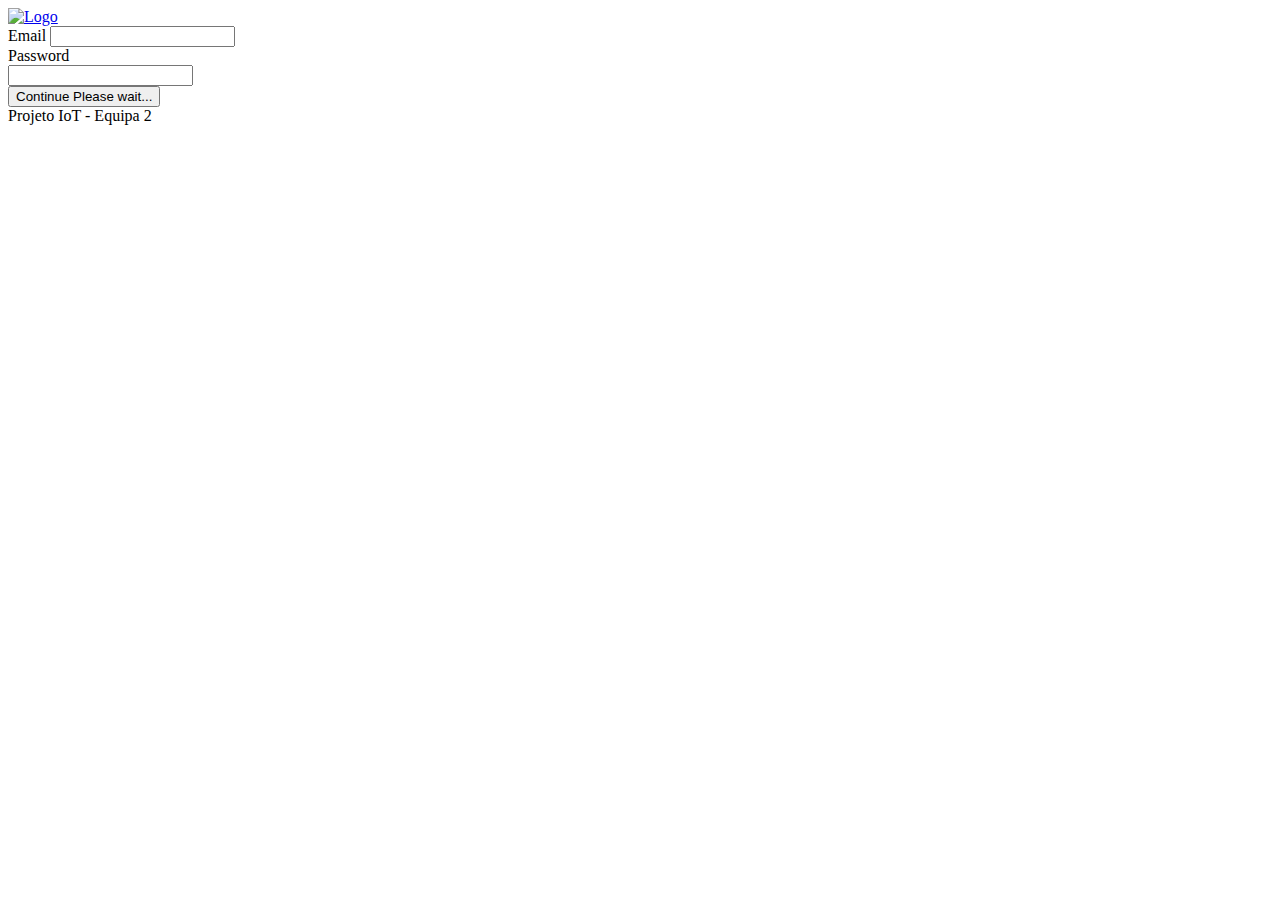
==== Projecto.IoT.Presencas/login.html @ 204942d8 "pagina login" ====
﻿<!DOCTYPE html>
<html lang="en">
<!--begin::Head-->
<head>
    <base href="../../../">
    <title>Metronic - the world's #1 selling Bootstrap Admin Theme Ecosystem for HTML, Vue, React, Angular &amp; Laravel by Keenthemes</title>
    <meta charset="utf-8" />
    <link rel="canonical" href="https://preview.keenthemes.com/metronic8" />
    <link rel="shortcut icon" href="assets/media/logos/favicon.ico" />
    <!--begin::Fonts-->
    <link rel="stylesheet" href="https://fonts.googleapis.com/css?family=Poppins:300,400,500,600,700" />
    <!--end::Fonts-->
    <!--begin::Global Stylesheets Bundle(used by all pages)-->
    <link href="assets/plugins/global/plugins.bundle.css" rel="stylesheet" type="text/css" />
    <link href="assets/css/style.bundle.css" rel="stylesheet" type="text/css" />
    <!--end::Global Stylesheets Bundle-->
</head>
<!--end::Head-->
<!--begin::Body-->
<body id="kt_body" class="bg-body">
    <!--begin::Main-->
    <!--begin::Root-->
    <div class="d-flex flex-column flex-root">
        <!--begin::Authentication - Sign-in -->
        <div class="d-flex flex-column flex-column-fluid bgi-position-y-bottom position-x-center bgi-no-repeat bgi-size-contain bgi-attachment-fixed" style="background-image: url(assets/media/illustrations/sketchy-1/14.png">
            <!--begin::Content-->
            <div class="d-flex flex-center flex-column flex-column-fluid p-10 pb-lg-20">
                <!--begin::Logo-->
                <a href="../../demo1/dist/index.html" class="mb-12">
                    <img alt="Logo" src="assets/media/logos/logo-1.svg" class="h-40px" />
                </a>
                <!--end::Logo-->
                <!--begin::Wrapper-->
                <div class="w-lg-500px bg-body rounded shadow-sm p-10 p-lg-15 mx-auto">
                    <!--begin::Form-->
                    <form class="form w-100" novalidate="novalidate" id="kt_sign_in_form" data-kt-redirect-url="../../demo1/dist/index.html" action="#">
                        <!--begin::Input group-->
                        <div class="fv-row mb-10">
                            <!--begin::Label-->
                            <label class="form-label fs-6 fw-bolder text-dark">Email</label>
                            <!--end::Label-->
                            <!--begin::Input-->
                            <input class="form-control form-control-lg form-control-solid" type="text" name="email" autocomplete="off" />
                            <!--end::Input-->
                        </div>
                        <!--end::Input group-->
                        <!--begin::Input group-->
                        <div class="fv-row mb-10">
                            <!--begin::Wrapper-->
                            <div class="d-flex flex-stack mb-2">
                                <!--begin::Label-->
                                <label class="form-label fw-bolder text-dark fs-6 mb-0">Password</label>
                                <!--end::Label-->
                            </div>
                            <!--end::Wrapper-->
                            <!--begin::Input-->
                            <input class="form-control form-control-lg form-control-solid" type="password" name="password" autocomplete="off" />
                            <!--end::Input-->
                        </div>
                        <!--end::Input group-->
                        <!--begin::Actions-->
                        <div class="text-center">
                            <!--begin::Submit button-->
                            <button type="submit" id="kt_sign_in_submit" class="btn btn-lg btn-primary w-100 mb-5">
                                <span class="indicator-label">Continue</span>
                                <span class="indicator-progress">
                                    Please wait...
                                    <span class="spinner-border spinner-border-sm align-middle ms-2"></span>
                                </span>
                            </button>
                            <!--end::Submit button-->
                        </div>
                        <!--end::Actions-->
                    </form>
                    <!--end::Form-->
                </div>
                <!--end::Wrapper-->
            </div>
            <!--end::Content-->
            <!--begin::Footer-->
            <div class="d-flex flex-center flex-column-auto p-10">
                <!--begin::Links-->
                <div class="d-flex align-items-center fw-bold fs-6">
                    <a class="text-muted text-hover-primary px-2">Projeto IoT - Equipa 2</a>
                </div>
                <!--end::Links-->
            </div>
            <!--end::Footer-->
        </div>
        <!--end::Authentication - Sign-in-->
    </div>
    <!--end::Root-->
    <!--end::Main-->
    <!--begin::Javascript-->
    <script>var hostUrl = "assets/";</script>
    <!--begin::Global Javascript Bundle(used by all pages)-->
    <script src="assets/plugins/global/plugins.bundle.js"></script>
    <script src="assets/js/scripts.bundle.js"></script>
    <!--end::Global Javascript Bundle-->
    <!--begin::Page Custom Javascript(used by this page)-->
    <script src="assets/js/custom/authentication/sign-in/general.js"></script>
    <!--end::Page Custom Javascript-->
    <!--end::Javascript-->
</body>
<!--end::Body-->
</html>
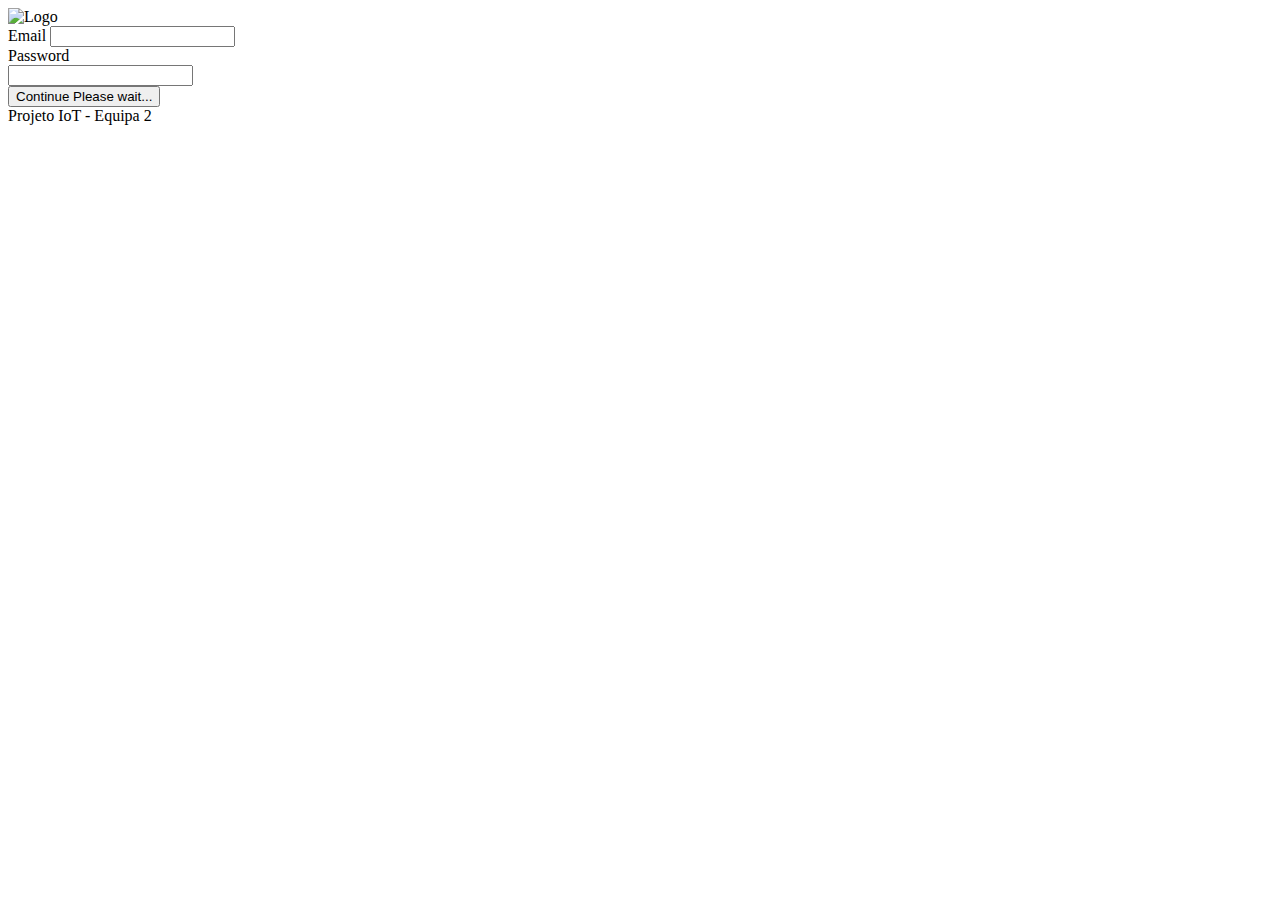
==== commit 1b850c4a: "logo login" ====
--- a/Projecto.IoT.Presencas/login.html
+++ b/Projecto.IoT.Presencas/login.html
@@ -13,6 +13,8 @@
     <!--begin::Global Stylesheets Bundle(used by all pages)-->
     <link href="assets/plugins/global/plugins.bundle.css" rel="stylesheet" type="text/css" />
     <link href="assets/css/style.bundle.css" rel="stylesheet" type="text/css" />
+    <link href="assets/css/styleAnna.css" rel="stylesheet" type="text/css" />
+    <script src="assets/js/scriptAnna.js"></script>
     <!--end::Global Stylesheets Bundle-->
 </head>
 <!--end::Head-->
@@ -25,13 +27,11 @@
         <div class="d-flex flex-column flex-column-fluid bgi-position-y-bottom position-x-center bgi-no-repeat bgi-size-contain bgi-attachment-fixed" style="background-image: url(assets/media/illustrations/sketchy-1/14.png">
             <!--begin::Content-->
             <div class="d-flex flex-center flex-column flex-column-fluid p-10 pb-lg-20">
-                <!--begin::Logo-->
-                <a href="../../demo1/dist/index.html" class="mb-12">
-                    <img alt="Logo" src="assets/media/logos/logo-1.svg" class="h-40px" />
-                </a>
-                <!--end::Logo-->
                 <!--begin::Wrapper-->
                 <div class="w-lg-500px bg-body rounded shadow-sm p-10 p-lg-15 mx-auto">
+                    <div class="mb-12">
+                        <img alt="Logo" src="assets/media/Logo.jpg" class="h-40px " />
+                    </div>                    
                     <!--begin::Form-->
                     <form class="form w-100" novalidate="novalidate" id="kt_sign_in_form" data-kt-redirect-url="../../demo1/dist/index.html" action="#">
                         <!--begin::Input group-->
--- a/Projecto.IoT.Presencas/assets/css/style.bundle.css
+++ b/Projecto.IoT.Presencas/assets/css/style.bundle.css
@@ -1 +1 @@
-@charset "UTF-8";:root{--bs-blue:#009ef6;--bs-indigo:#6610f2;--bs-purple:#6f42c1;--bs-pink:#d63384;--bs-red:#dc3545;--bs-orange:#fd7e14;--bs-yellow:#ffc107;--bs-green:#198754;--bs-teal:#20c997;--bs-cyan:#0dcaf0;--bs-gray:#7E8299;--bs-gray-dark:#3F4254;--bs-gray-100:#F5F8FA;--bs-gray-200:#EFF2F5;--bs-gray-300:#E4E6EF;--bs-gray-400:#B5B5C3;--bs-gray-500:#A1A5B7;--bs-gray-600:#7E8299;--bs-gray-700:#5E6278;--bs-gray-800:#3F4254;--bs-gray-900:#181C32;--bs-white:#ffffff;--bs-light:#F5F8FA;--bs-primary:#009EF7;--bs-secondary:#E4E6EF;--bs-success:#50CD89;--bs-info:#7239EA;--bs-warning:#FFC700;--bs-danger:#F1416C;--bs-dark:#181C32;--bs-white-rgb:255,255,255;--bs-light-rgb:245,248,250;--bs-primary-rgb:0,158,247;--bs-secondary-rgb:228,230,239;--bs-success-rgb:80,205,137;--bs-info-rgb:114,57,234;--bs-warning-rgb:255,199,0;--bs-danger-rgb:241,65,108;--bs-dark-rgb:24,28,50;--bs-white-rgb:255,255,255;--bs-black-rgb:0,0,0;--bs-body-color-rgb:24,28,50;--bs-body-bg-rgb:255,255,255;--bs-font-sans-serif:Poppins,Helvetica,"sans-serif";--bs-font-monospace:SFMono-Regular,Menlo,Monaco,Consolas,"Liberation Mono","Courier New",monospace;--bs-gradient:linear-gradient(180deg, rgba(255, 255, 255, 0.15), rgba(255, 255, 255, 0));--bs-body-font-family:var(--bs-font-sans-serif);--bs-body-font-size:1rem;--bs-body-font-weight:400;--bs-body-line-height:1.5;--bs-body-color:#181C32;--bs-body-bg:#ffffff}*,::after,::before{box-sizing:border-box}body{margin:0;font-family:var(--bs-body-font-family);font-size:var(--bs-body-font-size);font-weight:var(--bs-body-font-weight);line-height:var(--bs-body-line-height);color:var(--bs-body-color);text-align:var(--bs-body-text-align);background-color:var(--bs-body-bg);-webkit-text-size-adjust:100%;-webkit-tap-highlight-color:transparent}hr{margin:1rem 0;color:inherit;background-color:currentColor;border:0;opacity:.25}hr:not([size]){height:1px}.h1,.h2,.h3,.h4,.h5,.h6,h1,h2,h3,h4,h5,h6{margin-top:0;margin-bottom:.5rem;font-weight:600;line-height:1.2;color:#181c32}.h1,h1{font-size:calc(1.3rem + .6vw)}@media (min-width:1200px){.h1,h1{font-size:1.75rem}}.h2,h2{font-size:calc(1.275rem + .3vw)}@media (min-width:1200px){.h2,h2{font-size:1.5rem}}.h3,h3{font-size:calc(1.26rem + .12vw)}@media (min-width:1200px){.h3,h3{font-size:1.35rem}}.h4,h4{font-size:1.25rem}.h5,h5{font-size:1.15rem}.h6,h6{font-size:1.075rem}p{margin-top:0;margin-bottom:1rem}abbr[data-bs-original-title],abbr[title]{text-decoration:underline dotted;cursor:help;text-decoration-skip-ink:none}address{margin-bottom:1rem;font-style:normal;line-height:inherit}ol,ul{padding-left:2rem}dl,ol,ul{margin-top:0;margin-bottom:1rem}ol ol,ol ul,ul ol,ul ul{margin-bottom:0}dt{font-weight:500}dd{margin-bottom:.5rem;margin-left:0}blockquote{margin:0 0 1rem}b,strong{font-weight:600}.small,small{font-size:.875em}.mark,mark{padding:.2em;background-color:#fcf8e3}sub,sup{position:relative;font-size:.75em;line-height:0;vertical-align:baseline}sub{bottom:-.25em}sup{top:-.5em}a{color:#009ef7;text-decoration:none}a:hover{color:#006dab;text-decoration:underline}a:not([href]):not([class]),a:not([href]):not([class]):hover{color:inherit;text-decoration:none}code,kbd,pre,samp{font-family:var(--bs-font-monospace);font-size:1em;direction:ltr;unicode-bidi:bidi-override}pre{display:block;margin-top:0;margin-bottom:1rem;overflow:auto;font-size:.875em}pre code{font-size:inherit;color:inherit;word-break:normal}code{font-size:.875em;color:#b93993;word-wrap:break-word}a>code{color:inherit}kbd{padding:.2rem .4rem;font-size:.875em;color:#fff;background-color:#181c32;border-radius:.325rem}kbd kbd{padding:0;font-size:1em;font-weight:500}figure{margin:0 0 1rem}img,svg{vertical-align:middle}table{caption-side:bottom;border-collapse:collapse}caption{padding-top:.75rem;padding-bottom:.75rem;color:#a1a5b7;text-align:left}th{text-align:inherit;text-align:-webkit-match-parent}tbody,td,tfoot,th,thead,tr{border-color:inherit;border-style:solid;border-width:0}label{display:inline-block}button{border-radius:0}button:focus:not(:focus-visible){outline:0}button,input,optgroup,select,textarea{margin:0;font-family:inherit;font-size:inherit;line-height:inherit}button,select{text-transform:none}[role=button]{cursor:pointer}select{word-wrap:normal}select:disabled{opacity:1}[list]::-webkit-calendar-picker-indicator{display:none}[type=button],[type=reset],[type=submit],button{-webkit-appearance:button}[type=button]:not(:disabled),[type=reset]:not(:disabled),[type=submit]:not(:disabled),button:not(:disabled){cursor:pointer}::-moz-focus-inner{padding:0;border-style:none}textarea{resize:vertical}fieldset{min-width:0;padding:0;margin:0;border:0}legend{float:left;width:100%;padding:0;margin-bottom:.5rem;font-size:calc(1.275rem + .3vw);line-height:inherit}@media (min-width:1200px){legend{font-size:1.5rem}}legend+*{clear:left}::-webkit-datetime-edit-day-field,::-webkit-datetime-edit-fields-wrapper,::-webkit-datetime-edit-hour-field,::-webkit-datetime-edit-minute,::-webkit-datetime-edit-month-field,::-webkit-datetime-edit-text,::-webkit-datetime-edit-year-field{padding:0}::-webkit-inner-spin-button{height:auto}[type=search]{outline-offset:-2px;-webkit-appearance:textfield}::-webkit-search-decoration{-webkit-appearance:none}::-webkit-color-swatch-wrapper{padding:0}::file-selector-button{font:inherit}::-webkit-file-upload-button{font:inherit;-webkit-appearance:button}output{display:inline-block}iframe{border:0}summary{display:list-item;cursor:pointer}progress{vertical-align:baseline}[hidden]{display:none!important}.lead{font-size:1.25rem;font-weight:300}.display-1{font-size:calc(1.625rem + 4.5vw);font-weight:600;line-height:1.2}@media (min-width:1200px){.display-1{font-size:5rem}}.display-2{font-size:calc(1.575rem + 3.9vw);font-weight:600;line-height:1.2}@media (min-width:1200px){.display-2{font-size:4.5rem}}.display-3{font-size:calc(1.525rem + 3.3vw);font-weight:600;line-height:1.2}@media (min-width:1200px){.display-3{font-size:4rem}}.display-4{font-size:calc(1.475rem + 2.7vw);font-weight:600;line-height:1.2}@media (min-width:1200px){.display-4{font-size:3.5rem}}.display-5{font-size:calc(1.425rem + 2.1vw);font-weight:600;line-height:1.2}@media (min-width:1200px){.display-5{font-size:3rem}}.display-6{font-size:calc(1.375rem + 1.5vw);font-weight:600;line-height:1.2}@media (min-width:1200px){.display-6{font-size:2.5rem}}.list-unstyled{padding-left:0;list-style:none}.list-inline{padding-left:0;list-style:none}.list-inline-item{display:inline-block}.list-inline-item:not(:last-child){margin-right:.5rem}.initialism{font-size:.875em;text-transform:uppercase}.blockquote{margin-bottom:1rem;font-size:1.25rem}.blockquote>:last-child{margin-bottom:0}.blockquote-footer{margin-top:-1rem;margin-bottom:1rem;font-size:.875em;color:#7e8299}.blockquote-footer::before{content:"— "}.img-fluid{max-width:100%;height:auto}.img-thumbnail{padding:.25rem;background-color:#fff;border:1px solid #e4e6ef;border-radius:.475rem;box-shadow:0 .1rem 1rem .25rem rgba(0,0,0,.05);max-width:100%;height:auto}.figure{display:inline-block}.figure-img{margin-bottom:.5rem;line-height:1}.figure-caption{font-size:.875em;color:#7e8299}.container,.container-fluid,.container-lg,.container-md,.container-sm,.container-xl,.container-xxl{width:100%;padding-right:var(--bs-gutter-x,1.5rem);padding-left:var(--bs-gutter-x,1.5rem);margin-right:auto;margin-left:auto}@media (min-width:576px){.container,.container-sm{max-width:540px}}@media (min-width:768px){.container,.container-md,.container-sm{max-width:720px}}@media (min-width:992px){.container,.container-lg,.container-md,.container-sm{max-width:960px}}@media (min-width:1200px){.container,.container-lg,.container-md,.container-sm,.container-xl{max-width:1140px}}@media (min-width:1400px){.container,.container-lg,.container-md,.container-sm,.container-xl,.container-xxl{max-width:1320px}}.row{--bs-gutter-x:1.5rem;--bs-gutter-y:0;display:flex;flex-wrap:wrap;margin-top:calc(-1 * var(--bs-gutter-y));margin-right:calc(-.5 * var(--bs-gutter-x));margin-left:calc(-.5 * var(--bs-gutter-x))}.row>*{flex-shrink:0;width:100%;max-width:100%;padding-right:calc(var(--bs-gutter-x) * .5);padding-left:calc(var(--bs-gutter-x) * .5);margin-top:var(--bs-gutter-y)}.col{flex:1 0 0%}.row-cols-auto>*{flex:0 0 auto;width:auto}.row-cols-1>*{flex:0 0 auto;width:100%}.row-cols-2>*{flex:0 0 auto;width:50%}.row-cols-3>*{flex:0 0 auto;width:33.3333333333%}.row-cols-4>*{flex:0 0 auto;width:25%}.row-cols-5>*{flex:0 0 auto;width:20%}.row-cols-6>*{flex:0 0 auto;width:16.6666666667%}.col-auto{flex:0 0 auto;width:auto}.col-1{flex:0 0 auto;width:8.33333333%}.col-2{flex:0 0 auto;width:16.66666667%}.col-3{flex:0 0 auto;width:25%}.col-4{flex:0 0 auto;width:33.33333333%}.col-5{flex:0 0 auto;width:41.66666667%}.col-6{flex:0 0 auto;width:50%}.col-7{flex:0 0 auto;width:58.33333333%}.col-8{flex:0 0 auto;width:66.66666667%}.col-9{flex:0 0 auto;width:75%}.col-10{flex:0 0 auto;width:83.33333333%}.col-11{flex:0 0 auto;width:91.66666667%}.col-12{flex:0 0 auto;width:100%}.offset-1{margin-left:8.33333333%}.offset-2{margin-left:16.66666667%}.offset-3{margin-left:25%}.offset-4{margin-left:33.33333333%}.offset-5{margin-left:41.66666667%}.offset-6{margin-left:50%}.offset-7{margin-left:58.33333333%}.offset-8{margin-left:66.66666667%}.offset-9{margin-left:75%}.offset-10{margin-left:83.33333333%}.offset-11{margin-left:91.66666667%}.g-0,.gx-0{--bs-gutter-x:0rem}.g-0,.gy-0{--bs-gutter-y:0rem}.g-1,.gx-1{--bs-gutter-x:0.25rem}.g-1,.gy-1{--bs-gutter-y:0.25rem}.g-2,.gx-2{--bs-gutter-x:0.5rem}.g-2,.gy-2{--bs-gutter-y:0.5rem}.g-3,.gx-3{--bs-gutter-x:0.75rem}.g-3,.gy-3{--bs-gutter-y:0.75rem}.g-4,.gx-4{--bs-gutter-x:1rem}.g-4,.gy-4{--bs-gutter-y:1rem}.g-5,.gx-5{--bs-gutter-x:1.25rem}.g-5,.gy-5{--bs-gutter-y:1.25rem}.g-6,.gx-6{--bs-gutter-x:1.5rem}.g-6,.gy-6{--bs-gutter-y:1.5rem}.g-7,.gx-7{--bs-gutter-x:1.75rem}.g-7,.gy-7{--bs-gutter-y:1.75rem}.g-8,.gx-8{--bs-gutter-x:2rem}.g-8,.gy-8{--bs-gutter-y:2rem}.g-9,.gx-9{--bs-gutter-x:2.25rem}.g-9,.gy-9{--bs-gutter-y:2.25rem}.g-10,.gx-10{--bs-gutter-x:2.5rem}.g-10,.gy-10{--bs-gutter-y:2.5rem}@media (min-width:576px){.col-sm{flex:1 0 0%}.row-cols-sm-auto>*{flex:0 0 auto;width:auto}.row-cols-sm-1>*{flex:0 0 auto;width:100%}.row-cols-sm-2>*{flex:0 0 auto;width:50%}.row-cols-sm-3>*{flex:0 0 auto;width:33.3333333333%}.row-cols-sm-4>*{flex:0 0 auto;width:25%}.row-cols-sm-5>*{flex:0 0 auto;width:20%}.row-cols-sm-6>*{flex:0 0 auto;width:16.6666666667%}.col-sm-auto{flex:0 0 auto;width:auto}.col-sm-1{flex:0 0 auto;width:8.33333333%}.col-sm-2{flex:0 0 auto;width:16.66666667%}.col-sm-3{flex:0 0 auto;width:25%}.col-sm-4{flex:0 0 auto;width:33.33333333%}.col-sm-5{flex:0 0 auto;width:41.66666667%}.col-sm-6{flex:0 0 auto;width:50%}.col-sm-7{flex:0 0 auto;width:58.33333333%}.col-sm-8{flex:0 0 auto;width:66.66666667%}.col-sm-9{flex:0 0 auto;width:75%}.col-sm-10{flex:0 0 auto;width:83.33333333%}.col-sm-11{flex:0 0 auto;width:91.66666667%}.col-sm-12{flex:0 0 auto;width:100%}.offset-sm-0{margin-left:0}.offset-sm-1{margin-left:8.33333333%}.offset-sm-2{margin-left:16.66666667%}.offset-sm-3{margin-left:25%}.offset-sm-4{margin-left:33.33333333%}.offset-sm-5{margin-left:41.66666667%}.offset-sm-6{margin-left:50%}.offset-sm-7{margin-left:58.33333333%}.offset-sm-8{margin-left:66.66666667%}.offset-sm-9{margin-left:75%}.offset-sm-10{margin-left:83.33333333%}.offset-sm-11{margin-left:91.66666667%}.g-sm-0,.gx-sm-0{--bs-gutter-x:0rem}.g-sm-0,.gy-sm-0{--bs-gutter-y:0rem}.g-sm-1,.gx-sm-1{--bs-gutter-x:0.25rem}.g-sm-1,.gy-sm-1{--bs-gutter-y:0.25rem}.g-sm-2,.gx-sm-2{--bs-gutter-x:0.5rem}.g-sm-2,.gy-sm-2{--bs-gutter-y:0.5rem}.g-sm-3,.gx-sm-3{--bs-gutter-x:0.75rem}.g-sm-3,.gy-sm-3{--bs-gutter-y:0.75rem}.g-sm-4,.gx-sm-4{--bs-gutter-x:1rem}.g-sm-4,.gy-sm-4{--bs-gutter-y:1rem}.g-sm-5,.gx-sm-5{--bs-gutter-x:1.25rem}.g-sm-5,.gy-sm-5{--bs-gutter-y:1.25rem}.g-sm-6,.gx-sm-6{--bs-gutter-x:1.5rem}.g-sm-6,.gy-sm-6{--bs-gutter-y:1.5rem}.g-sm-7,.gx-sm-7{--bs-gutter-x:1.75rem}.g-sm-7,.gy-sm-7{--bs-gutter-y:1.75rem}.g-sm-8,.gx-sm-8{--bs-gutter-x:2rem}.g-sm-8,.gy-sm-8{--bs-gutter-y:2rem}.g-sm-9,.gx-sm-9{--bs-gutter-x:2.25rem}.g-sm-9,.gy-sm-9{--bs-gutter-y:2.25rem}.g-sm-10,.gx-sm-10{--bs-gutter-x:2.5rem}.g-sm-10,.gy-sm-10{--bs-gutter-y:2.5rem}}@media (min-width:768px){.col-md{flex:1 0 0%}.row-cols-md-auto>*{flex:0 0 auto;width:auto}.row-cols-md-1>*{flex:0 0 auto;width:100%}.row-cols-md-2>*{flex:0 0 auto;width:50%}.row-cols-md-3>*{flex:0 0 auto;width:33.3333333333%}.row-cols-md-4>*{flex:0 0 auto;width:25%}.row-cols-md-5>*{flex:0 0 auto;width:20%}.row-cols-md-6>*{flex:0 0 auto;width:16.6666666667%}.col-md-auto{flex:0 0 auto;width:auto}.col-md-1{flex:0 0 auto;width:8.33333333%}.col-md-2{flex:0 0 auto;width:16.66666667%}.col-md-3{flex:0 0 auto;width:25%}.col-md-4{flex:0 0 auto;width:33.33333333%}.col-md-5{flex:0 0 auto;width:41.66666667%}.col-md-6{flex:0 0 auto;width:50%}.col-md-7{flex:0 0 auto;width:58.33333333%}.col-md-8{flex:0 0 auto;width:66.66666667%}.col-md-9{flex:0 0 auto;width:75%}.col-md-10{flex:0 0 auto;width:83.33333333%}.col-md-11{flex:0 0 auto;width:91.66666667%}.col-md-12{flex:0 0 auto;width:100%}.offset-md-0{margin-left:0}.offset-md-1{margin-left:8.33333333%}.offset-md-2{margin-left:16.66666667%}.offset-md-3{margin-left:25%}.offset-md-4{margin-left:33.33333333%}.offset-md-5{margin-left:41.66666667%}.offset-md-6{margin-left:50%}.offset-md-7{margin-left:58.33333333%}.offset-md-8{margin-left:66.66666667%}.offset-md-9{margin-left:75%}.offset-md-10{margin-left:83.33333333%}.offset-md-11{margin-left:91.66666667%}.g-md-0,.gx-md-0{--bs-gutter-x:0rem}.g-md-0,.gy-md-0{--bs-gutter-y:0rem}.g-md-1,.gx-md-1{--bs-gutter-x:0.25rem}.g-md-1,.gy-md-1{--bs-gutter-y:0.25rem}.g-md-2,.gx-md-2{--bs-gutter-x:0.5rem}.g-md-2,.gy-md-2{--bs-gutter-y:0.5rem}.g-md-3,.gx-md-3{--bs-gutter-x:0.75rem}.g-md-3,.gy-md-3{--bs-gutter-y:0.75rem}.g-md-4,.gx-md-4{--bs-gutter-x:1rem}.g-md-4,.gy-md-4{--bs-gutter-y:1rem}.g-md-5,.gx-md-5{--bs-gutter-x:1.25rem}.g-md-5,.gy-md-5{--bs-gutter-y:1.25rem}.g-md-6,.gx-md-6{--bs-gutter-x:1.5rem}.g-md-6,.gy-md-6{--bs-gutter-y:1.5rem}.g-md-7,.gx-md-7{--bs-gutter-x:1.75rem}.g-md-7,.gy-md-7{--bs-gutter-y:1.75rem}.g-md-8,.gx-md-8{--bs-gutter-x:2rem}.g-md-8,.gy-md-8{--bs-gutter-y:2rem}.g-md-9,.gx-md-9{--bs-gutter-x:2.25rem}.g-md-9,.gy-md-9{--bs-gutter-y:2.25rem}.g-md-10,.gx-md-10{--bs-gutter-x:2.5rem}.g-md-10,.gy-md-10{--bs-gutter-y:2.5rem}}@media (min-width:992px){.col-lg{flex:1 0 0%}.row-cols-lg-auto>*{flex:0 0 auto;width:auto}.row-cols-lg-1>*{flex:0 0 auto;width:100%}.row-cols-lg-2>*{flex:0 0 auto;width:50%}.row-cols-lg-3>*{flex:0 0 auto;width:33.3333333333%}.row-cols-lg-4>*{flex:0 0 auto;width:25%}.row-cols-lg-5>*{flex:0 0 auto;width:20%}.row-cols-lg-6>*{flex:0 0 auto;width:16.6666666667%}.col-lg-auto{flex:0 0 auto;width:auto}.col-lg-1{flex:0 0 auto;width:8.33333333%}.col-lg-2{flex:0 0 auto;width:16.66666667%}.col-lg-3{flex:0 0 auto;width:25%}.col-lg-4{flex:0 0 auto;width:33.33333333%}.col-lg-5{flex:0 0 auto;width:41.66666667%}.col-lg-6{flex:0 0 auto;width:50%}.col-lg-7{flex:0 0 auto;width:58.33333333%}.col-lg-8{flex:0 0 auto;width:66.66666667%}.col-lg-9{flex:0 0 auto;width:75%}.col-lg-10{flex:0 0 auto;width:83.33333333%}.col-lg-11{flex:0 0 auto;width:91.66666667%}.col-lg-12{flex:0 0 auto;width:100%}.offset-lg-0{margin-left:0}.offset-lg-1{margin-left:8.33333333%}.offset-lg-2{margin-left:16.66666667%}.offset-lg-3{margin-left:25%}.offset-lg-4{margin-left:33.33333333%}.offset-lg-5{margin-left:41.66666667%}.offset-lg-6{margin-left:50%}.offset-lg-7{margin-left:58.33333333%}.offset-lg-8{margin-left:66.66666667%}.offset-lg-9{margin-left:75%}.offset-lg-10{margin-left:83.33333333%}.offset-lg-11{margin-left:91.66666667%}.g-lg-0,.gx-lg-0{--bs-gutter-x:0rem}.g-lg-0,.gy-lg-0{--bs-gutter-y:0rem}.g-lg-1,.gx-lg-1{--bs-gutter-x:0.25rem}.g-lg-1,.gy-lg-1{--bs-gutter-y:0.25rem}.g-lg-2,.gx-lg-2{--bs-gutter-x:0.5rem}.g-lg-2,.gy-lg-2{--bs-gutter-y:0.5rem}.g-lg-3,.gx-lg-3{--bs-gutter-x:0.75rem}.g-lg-3,.gy-lg-3{--bs-gutter-y:0.75rem}.g-lg-4,.gx-lg-4{--bs-gutter-x:1rem}.g-lg-4,.gy-lg-4{--bs-gutter-y:1rem}.g-lg-5,.gx-lg-5{--bs-gutter-x:1.25rem}.g-lg-5,.gy-lg-5{--bs-gutter-y:1.25rem}.g-lg-6,.gx-lg-6{--bs-gutter-x:1.5rem}.g-lg-6,.gy-lg-6{--bs-gutter-y:1.5rem}.g-lg-7,.gx-lg-7{--bs-gutter-x:1.75rem}.g-lg-7,.gy-lg-7{--bs-gutter-y:1.75rem}.g-lg-8,.gx-lg-8{--bs-gutter-x:2rem}.g-lg-8,.gy-lg-8{--bs-gutter-y:2rem}.g-lg-9,.gx-lg-9{--bs-gutter-x:2.25rem}.g-lg-9,.gy-lg-9{--bs-gutter-y:2.25rem}.g-lg-10,.gx-lg-10{--bs-gutter-x:2.5rem}.g-lg-10,.gy-lg-10{--bs-gutter-y:2.5rem}}@media (min-width:1200px){.col-xl{flex:1 0 0%}.row-cols-xl-auto>*{flex:0 0 auto;width:auto}.row-cols-xl-1>*{flex:0 0 auto;width:100%}.row-cols-xl-2>*{flex:0 0 auto;width:50%}.row-cols-xl-3>*{flex:0 0 auto;width:33.3333333333%}.row-cols-xl-4>*{flex:0 0 auto;width:25%}.row-cols-xl-5>*{flex:0 0 auto;width:20%}.row-cols-xl-6>*{flex:0 0 auto;width:16.6666666667%}.col-xl-auto{flex:0 0 auto;width:auto}.col-xl-1{flex:0 0 auto;width:8.33333333%}.col-xl-2{flex:0 0 auto;width:16.66666667%}.col-xl-3{flex:0 0 auto;width:25%}.col-xl-4{flex:0 0 auto;width:33.33333333%}.col-xl-5{flex:0 0 auto;width:41.66666667%}.col-xl-6{flex:0 0 auto;width:50%}.col-xl-7{flex:0 0 auto;width:58.33333333%}.col-xl-8{flex:0 0 auto;width:66.66666667%}.col-xl-9{flex:0 0 auto;width:75%}.col-xl-10{flex:0 0 auto;width:83.33333333%}.col-xl-11{flex:0 0 auto;width:91.66666667%}.col-xl-12{flex:0 0 auto;width:100%}.offset-xl-0{margin-left:0}.offset-xl-1{margin-left:8.33333333%}.offset-xl-2{margin-left:16.66666667%}.offset-xl-3{margin-left:25%}.offset-xl-4{margin-left:33.33333333%}.offset-xl-5{margin-left:41.66666667%}.offset-xl-6{margin-left:50%}.offset-xl-7{margin-left:58.33333333%}.offset-xl-8{margin-left:66.66666667%}.offset-xl-9{margin-left:75%}.offset-xl-10{margin-left:83.33333333%}.offset-xl-11{margin-left:91.66666667%}.g-xl-0,.gx-xl-0{--bs-gutter-x:0rem}.g-xl-0,.gy-xl-0{--bs-gutter-y:0rem}.g-xl-1,.gx-xl-1{--bs-gutter-x:0.25rem}.g-xl-1,.gy-xl-1{--bs-gutter-y:0.25rem}.g-xl-2,.gx-xl-2{--bs-gutter-x:0.5rem}.g-xl-2,.gy-xl-2{--bs-gutter-y:0.5rem}.g-xl-3,.gx-xl-3{--bs-gutter-x:0.75rem}.g-xl-3,.gy-xl-3{--bs-gutter-y:0.75rem}.g-xl-4,.gx-xl-4{--bs-gutter-x:1rem}.g-xl-4,.gy-xl-4{--bs-gutter-y:1rem}.g-xl-5,.gx-xl-5{--bs-gutter-x:1.25rem}.g-xl-5,.gy-xl-5{--bs-gutter-y:1.25rem}.g-xl-6,.gx-xl-6{--bs-gutter-x:1.5rem}.g-xl-6,.gy-xl-6{--bs-gutter-y:1.5rem}.g-xl-7,.gx-xl-7{--bs-gutter-x:1.75rem}.g-xl-7,.gy-xl-7{--bs-gutter-y:1.75rem}.g-xl-8,.gx-xl-8{--bs-gutter-x:2rem}.g-xl-8,.gy-xl-8{--bs-gutter-y:2rem}.g-xl-9,.gx-xl-9{--bs-gutter-x:2.25rem}.g-xl-9,.gy-xl-9{--bs-gutter-y:2.25rem}.g-xl-10,.gx-xl-10{--bs-gutter-x:2.5rem}.g-xl-10,.gy-xl-10{--bs-gutter-y:2.5rem}}@media (min-width:1400px){.col-xxl{flex:1 0 0%}.row-cols-xxl-auto>*{flex:0 0 auto;width:auto}.row-cols-xxl-1>*{flex:0 0 auto;width:100%}.row-cols-xxl-2>*{flex:0 0 auto;width:50%}.row-cols-xxl-3>*{flex:0 0 auto;width:33.3333333333%}.row-cols-xxl-4>*{flex:0 0 auto;width:25%}.row-cols-xxl-5>*{flex:0 0 auto;width:20%}.row-cols-xxl-6>*{flex:0 0 auto;width:16.6666666667%}.col-xxl-auto{flex:0 0 auto;width:auto}.col-xxl-1{flex:0 0 auto;width:8.33333333%}.col-xxl-2{flex:0 0 auto;width:16.66666667%}.col-xxl-3{flex:0 0 auto;width:25%}.col-xxl-4{flex:0 0 auto;width:33.33333333%}.col-xxl-5{flex:0 0 auto;width:41.66666667%}.col-xxl-6{flex:0 0 auto;width:50%}.col-xxl-7{flex:0 0 auto;width:58.33333333%}.col-xxl-8{flex:0 0 auto;width:66.66666667%}.col-xxl-9{flex:0 0 auto;width:75%}.col-xxl-10{flex:0 0 auto;width:83.33333333%}.col-xxl-11{flex:0 0 auto;width:91.66666667%}.col-xxl-12{flex:0 0 auto;width:100%}.offset-xxl-0{margin-left:0}.offset-xxl-1{margin-left:8.33333333%}.offset-xxl-2{margin-left:16.66666667%}.offset-xxl-3{margin-left:25%}.offset-xxl-4{margin-left:33.33333333%}.offset-xxl-5{margin-left:41.66666667%}.offset-xxl-6{margin-left:50%}.offset-xxl-7{margin-left:58.33333333%}.offset-xxl-8{margin-left:66.66666667%}.offset-xxl-9{margin-left:75%}.offset-xxl-10{margin-left:83.33333333%}.offset-xxl-11{margin-left:91.66666667%}.g-xxl-0,.gx-xxl-0{--bs-gutter-x:0rem}.g-xxl-0,.gy-xxl-0{--bs-gutter-y:0rem}.g-xxl-1,.gx-xxl-1{--bs-gutter-x:0.25rem}.g-xxl-1,.gy-xxl-1{--bs-gutter-y:0.25rem}.g-xxl-2,.gx-xxl-2{--bs-gutter-x:0.5rem}.g-xxl-2,.gy-xxl-2{--bs-gutter-y:0.5rem}.g-xxl-3,.gx-xxl-3{--bs-gutter-x:0.75rem}.g-xxl-3,.gy-xxl-3{--bs-gutter-y:0.75rem}.g-xxl-4,.gx-xxl-4{--bs-gutter-x:1rem}.g-xxl-4,.gy-xxl-4{--bs-gutter-y:1rem}.g-xxl-5,.gx-xxl-5{--bs-gutter-x:1.25rem}.g-xxl-5,.gy-xxl-5{--bs-gutter-y:1.25rem}.g-xxl-6,.gx-xxl-6{--bs-gutter-x:1.5rem}.g-xxl-6,.gy-xxl-6{--bs-gutter-y:1.5rem}.g-xxl-7,.gx-xxl-7{--bs-gutter-x:1.75rem}.g-xxl-7,.gy-xxl-7{--bs-gutter-y:1.75rem}.g-xxl-8,.gx-xxl-8{--bs-gutter-x:2rem}.g-xxl-8,.gy-xxl-8{--bs-gutter-y:2rem}.g-xxl-9,.gx-xxl-9{--bs-gutter-x:2.25rem}.g-xxl-9,.gy-xxl-9{--bs-gutter-y:2.25rem}.g-xxl-10,.gx-xxl-10{--bs-gutter-x:2.5rem}.g-xxl-10,.gy-xxl-10{--bs-gutter-y:2.5rem}}.table{--bs-table-bg:transparent;--bs-table-accent-bg:transparent;--bs-table-striped-color:#181C32;--bs-table-striped-bg:rgba(245, 248, 250, 0.75);--bs-table-active-color:#181C32;--bs-table-active-bg:#F5F8FA;--bs-table-hover-color:#181C32;--bs-table-hover-bg:#F5F8FA;width:100%;margin-bottom:1rem;color:#181c32;vertical-align:top;border-color:#eff2f5}.table>:not(caption)>*>*{padding:.75rem .75rem;background-color:var(--bs-table-bg);border-bottom-width:1px;box-shadow:inset 0 0 0 9999px var(--bs-table-accent-bg)}.table>tbody{vertical-align:inherit}.table>thead{vertical-align:bottom}.table>:not(:first-child){border-top:2px solid currentColor}.caption-top{caption-side:top}.table-sm>:not(caption)>*>*{padding:.5rem .5rem}.table-bordered>:not(caption)>*{border-width:1px 0}.table-bordered>:not(caption)>*>*{border-width:0 1px}.table-borderless>:not(caption)>*>*{border-bottom-width:0}.table-borderless>:not(:first-child){border-top-width:0}.table-striped>tbody>tr:nth-of-type(odd)>*{--bs-table-accent-bg:var(--bs-table-striped-bg);color:var(--bs-table-striped-color)}.table-active{--bs-table-accent-bg:var(--bs-table-active-bg);color:var(--bs-table-active-color)}.table-hover>tbody>tr:hover>*{--bs-table-accent-bg:var(--bs-table-hover-bg);color:var(--bs-table-hover-color)}.table-primary{--bs-table-bg:#ccecfd;--bs-table-striped-bg:#c2e0f0;--bs-table-striped-color:#000000;--bs-table-active-bg:#b8d4e4;--bs-table-active-color:#000000;--bs-table-hover-bg:#bddaea;--bs-table-hover-color:#000000;color:#000;border-color:#b8d4e4}.table-secondary{--bs-table-bg:#fafafc;--bs-table-striped-bg:#eeeeef;--bs-table-striped-color:#000000;--bs-table-active-bg:#e1e1e3;--bs-table-active-color:#000000;--bs-table-hover-bg:#e7e7e9;--bs-table-hover-color:#000000;color:#000;border-color:#e1e1e3}.table-success{--bs-table-bg:#dcf5e7;--bs-table-striped-bg:#d1e9db;--bs-table-striped-color:#000000;--bs-table-active-bg:#c6ddd0;--bs-table-active-color:#000000;--bs-table-hover-bg:#cce3d6;--bs-table-hover-color:#000000;color:#000;border-color:#c6ddd0}.table-info{--bs-table-bg:#e3d7fb;--bs-table-striped-bg:#d8ccee;--bs-table-striped-color:#000000;--bs-table-active-bg:#ccc2e2;--bs-table-active-color:#000000;--bs-table-hover-bg:#d2c7e8;--bs-table-hover-color:#000000;color:#000;border-color:#ccc2e2}.table-warning{--bs-table-bg:#fff4cc;--bs-table-striped-bg:#f2e8c2;--bs-table-striped-color:#000000;--bs-table-active-bg:#e6dcb8;--bs-table-active-color:#000000;--bs-table-hover-bg:#ece2bd;--bs-table-hover-color:#000000;color:#000;border-color:#e6dcb8}.table-danger{--bs-table-bg:#fcd9e2;--bs-table-striped-bg:#efced7;--bs-table-striped-color:#000000;--bs-table-active-bg:#e3c3cb;--bs-table-active-color:#000000;--bs-table-hover-bg:#e9c9d1;--bs-table-hover-color:#000000;color:#000;border-color:#e3c3cb}.table-light{--bs-table-bg:#F5F8FA;--bs-table-striped-bg:#e9ecee;--bs-table-striped-color:#000000;--bs-table-active-bg:#dddfe1;--bs-table-active-color:#000000;--bs-table-hover-bg:#e3e5e7;--bs-table-hover-color:#000000;color:#000;border-color:#dddfe1}.table-dark{--bs-table-bg:#181C32;--bs-table-striped-bg:#24273c;--bs-table-striped-color:#ffffff;--bs-table-active-bg:#2f3347;--bs-table-active-color:#ffffff;--bs-table-hover-bg:#292d41;--bs-table-hover-color:#ffffff;color:#fff;border-color:#2f3347}.table-responsive{overflow-x:auto;-webkit-overflow-scrolling:touch}@media (max-width:575.98px){.table-responsive-sm{overflow-x:auto;-webkit-overflow-scrolling:touch}}@media (max-width:767.98px){.table-responsive-md{overflow-x:auto;-webkit-overflow-scrolling:touch}}@media (max-width:991.98px){.table-responsive-lg{overflow-x:auto;-webkit-overflow-scrolling:touch}}@media (max-width:1199.98px){.table-responsive-xl{overflow-x:auto;-webkit-overflow-scrolling:touch}}@media (max-width:1399.98px){.table-responsive-xxl{overflow-x:auto;-webkit-overflow-scrolling:touch}}.form-label{margin-bottom:.5rem;font-size:1.05rem;font-weight:500;color:#3f4254}.col-form-label{padding-top:calc(.75rem + 1px);padding-bottom:calc(.75rem + 1px);margin-bottom:0;font-size:inherit;font-weight:500;line-height:1.5;color:#3f4254}.col-form-label-lg{padding-top:calc(.825rem + 1px);padding-bottom:calc(.825rem + 1px);font-size:1.15rem}.col-form-label-sm{padding-top:calc(.55rem + 1px);padding-bottom:calc(.55rem + 1px);font-size:.925rem}.form-text{margin-top:.5rem;font-size:.925rem;color:#a1a5b7}.form-control{display:block;width:100%;padding:.75rem 1rem;font-size:1.1rem;font-weight:500;line-height:1.5;color:#5e6278;background-color:#fff;background-clip:padding-box;border:1px solid #e4e6ef;appearance:none;border-radius:.475rem;box-shadow:inset 0 1px 2px rgba(0,0,0,.075);transition:border-color .15s ease-in-out,box-shadow .15s ease-in-out}@media (prefers-reduced-motion:reduce){.form-control{transition:none}}.form-control[type=file]{overflow:hidden}.form-control[type=file]:not(:disabled):not([readonly]){cursor:pointer}.form-control:focus{color:#5e6278;background-color:#fff;border-color:#b5b5c3;outline:0;box-shadow:inset 0 1px 2px rgba(0,0,0,.075),0 0 0 .25rem rgba(0,158,247,.25)}.form-control::-webkit-date-and-time-value{height:1.5em}.form-control::placeholder{color:#a1a5b7;opacity:1}.form-control:disabled,.form-control[readonly]{background-color:#eff2f5;opacity:1}.form-control::file-selector-button{padding:.75rem 1rem;margin:-.75rem -1rem;margin-inline-end:1rem;color:#5e6278;background-color:#f5f8fa;pointer-events:none;border-color:inherit;border-style:solid;border-width:0;border-inline-end-width:1px;border-radius:0;transition:color .15s ease-in-out,background-color .15s ease-in-out,border-color .15s ease-in-out,box-shadow .15s ease-in-out}@media (prefers-reduced-motion:reduce){.form-control::file-selector-button{transition:none}}.form-control:hover:not(:disabled):not([readonly])::file-selector-button{background-color:#e9ecee}.form-control::-webkit-file-upload-button{padding:.75rem 1rem;margin:-.75rem -1rem;margin-inline-end:1rem;color:#5e6278;background-color:#f5f8fa;pointer-events:none;border-color:inherit;border-style:solid;border-width:0;border-inline-end-width:1px;border-radius:0;transition:color .15s ease-in-out,background-color .15s ease-in-out,border-color .15s ease-in-out,box-shadow .15s ease-in-out}@media (prefers-reduced-motion:reduce){.form-control::-webkit-file-upload-button{transition:none}}.form-control:hover:not(:disabled):not([readonly])::-webkit-file-upload-button{background-color:#e9ecee}.form-control-plaintext{display:block;width:100%;padding:.75rem 0;margin-bottom:0;line-height:1.5;color:#5e6278;background-color:transparent;border:solid transparent;border-width:1px 0}.form-control-plaintext.form-control-lg,.form-control-plaintext.form-control-sm{padding-right:0;padding-left:0}.form-control-sm{min-height:calc(1.5em + 1.1rem + 2px);padding:.55rem .75rem;font-size:.925rem;border-radius:.325rem}.form-control-sm::file-selector-button{padding:.55rem .75rem;margin:-.55rem -.75rem;margin-inline-end:.75rem}.form-control-sm::-webkit-file-upload-button{padding:.55rem .75rem;margin:-.55rem -.75rem;margin-inline-end:.75rem}.form-control-lg{min-height:calc(1.5em + 1.65rem + 2px);padding:.825rem 1.5rem;font-size:1.15rem;border-radius:.625rem}.form-control-lg::file-selector-button{padding:.825rem 1.5rem;margin:-.825rem -1.5rem;margin-inline-end:1.5rem}.form-control-lg::-webkit-file-upload-button{padding:.825rem 1.5rem;margin:-.825rem -1.5rem;margin-inline-end:1.5rem}textarea.form-control{min-height:calc(1.5em + 1.5rem + 2px)}textarea.form-control-sm{min-height:calc(1.5em + 1.1rem + 2px)}textarea.form-control-lg{min-height:calc(1.5em + 1.65rem + 2px)}.form-control-color{width:3rem;height:auto;padding:.75rem}.form-control-color:not(:disabled):not([readonly]){cursor:pointer}.form-control-color::-moz-color-swatch{height:1.5em;border-radius:.475rem}.form-control-color::-webkit-color-swatch{height:1.5em;border-radius:.475rem}.form-select{display:block;width:100%;padding:.75rem 3rem .75rem 1rem;-moz-padding-start:calc(1rem - 3px);font-size:1.1rem;font-weight:500;line-height:1.5;color:#5e6278;background-color:#fff;background-image:url("data:image/svg+xml,%3csvg xmlns='http://www.w3.org/2000/svg' viewBox='0 0 16 16'%3e%3cpath fill='none' stroke='%237E8299' stroke-linecap='round' stroke-linejoin='round' stroke-width='2' d='M2 5l6 6 6-6'/%3e%3c/svg%3e");background-repeat:no-repeat;background-position:right 1rem center;background-size:16px 12px;border:1px solid #e4e6ef;border-radius:.475rem;box-shadow:inset 0 1px 2px rgba(0,0,0,.075);transition:border-color .15s ease-in-out,box-shadow .15s ease-in-out;appearance:none}@media (prefers-reduced-motion:reduce){.form-select{transition:none}}.form-select:focus{border-color:#b5b5c3;outline:0;box-shadow:inset 0 1px 2px rgba(0,0,0,.075),0 0 0 .25rem rgba(0,158,247,.25)}.form-select[multiple],.form-select[size]:not([size="1"]){padding-right:1rem;background-image:none}.form-select:disabled{background-color:#eff2f5}.form-select:-moz-focusring{color:transparent;text-shadow:0 0 0 #5e6278}.form-select-sm{padding-top:.55rem;padding-bottom:.55rem;padding-left:.75rem;font-size:.925rem;border-radius:.325rem}.form-select-lg{padding-top:.825rem;padding-bottom:.825rem;padding-left:1.5rem;font-size:1.15rem;border-radius:.625rem}.form-check{display:block;min-height:1.5rem;padding-left:2.25rem;margin-bottom:.125rem}.form-check .form-check-input{float:left;margin-left:-2.25rem}.form-check-input{width:1.75rem;height:1.75rem;margin-top:-.125rem;vertical-align:top;background-color:#fff;background-repeat:no-repeat;background-position:center;background-size:contain;border:1px solid rgba(0,0,0,.25);appearance:none;color-adjust:exact;transition:background-color .15s ease-in-out,background-position .15s ease-in-out,border-color .15s ease-in-out,box-shadow .15s ease-in-out}@media (prefers-reduced-motion:reduce){.form-check-input{transition:none}}.form-check-input[type=checkbox]{border-radius:.45em}.form-check-input[type=radio]{border-radius:50%}.form-check-input:active{filter:brightness(90%)}.form-check-input:focus{border-color:#b5b5c3;outline:0;box-shadow:none}.form-check-input:checked{background-color:#009ef7;border-color:#009ef7}.form-check-input:checked[type=checkbox]{background-image:url("data:image/svg+xml,%3csvg xmlns='http://www.w3.org/2000/svg' viewBox='0 0 13 11' width='13' height='11' fill='none'%3e%3cpath d='M11.0426 1.02893C11.3258 0.695792 11.8254 0.655283 12.1585 0.938451C12.4917 1.22162 12.5322 1.72124 12.249 2.05437L5.51985 9.97104C5.23224 10.3094 4.72261 10.3451 4.3907 10.05L0.828197 6.88335C0.50141 6.59288 0.471975 6.09249 0.762452 5.7657C1.05293 5.43891 1.55332 5.40948 1.88011 5.69995L4.83765 8.32889L11.0426 1.02893Z' fill='%23FFFFFF'/%3e%3c/svg%3e")}.form-check-input:checked[type=radio]{background-image:url("data:image/svg+xml,%3csvg xmlns='http://www.w3.org/2000/svg' viewBox='-4 -4 8 8'%3e%3ccircle r='2' fill='%23FFFFFF'/%3e%3c/svg%3e")}.form-check-input[type=checkbox]:indeterminate{background-color:#009ef7;border-color:#009ef7;background-image:url("data:image/svg+xml,%3csvg xmlns='http://www.w3.org/2000/svg' viewBox='0 0 20 20'%3e%3cpath fill='none' stroke='%23FFFFFF' stroke-linecap='round' stroke-linejoin='round' stroke-width='3' d='M6 10h8'/%3e%3c/svg%3e")}.form-check-input:disabled{pointer-events:none;filter:none;opacity:.5}.form-check-input:disabled~.form-check-label,.form-check-input[disabled]~.form-check-label{opacity:.5}.form-switch{padding-left:3.75rem}.form-switch .form-check-input{width:3.25rem;margin-left:-3.75rem;background-image:url("data:image/svg+xml,%3csvg xmlns='http://www.w3.org/2000/svg' viewBox='-4 -4 8 8'%3e%3ccircle r='3' fill='rgba%280, 0, 0, 0.25%29'/%3e%3c/svg%3e");background-position:left center;border-radius:3.25rem;transition:background-position .15s ease-in-out}@media (prefers-reduced-motion:reduce){.form-switch .form-check-input{transition:none}}.form-switch .form-check-input:focus{background-image:url("data:image/svg+xml,%3csvg xmlns='http://www.w3.org/2000/svg' viewBox='-4 -4 8 8'%3e%3ccircle r='3' fill='%23B5B5C3'/%3e%3c/svg%3e")}.form-switch .form-check-input:checked{background-position:right center;background-image:url("data:image/svg+xml,%3csvg xmlns='http://www.w3.org/2000/svg' viewBox='-4 -4 8 8'%3e%3ccircle r='3' fill='%23FFFFFF'/%3e%3c/svg%3e")}.form-check-inline{display:inline-block;margin-right:1rem}.btn-check{position:absolute;clip:rect(0,0,0,0);pointer-events:none}.btn-check:disabled+.btn,.btn-check[disabled]+.btn{pointer-events:none;filter:none;opacity:.6}.form-range{width:100%;height:1.5rem;padding:0;background-color:transparent;appearance:none}.form-range:focus{outline:0}.form-range:focus::-webkit-slider-thumb{box-shadow:0 0 0 1px #fff,0 0 0 .25rem rgba(0,158,247,.25)}.form-range:focus::-moz-range-thumb{box-shadow:0 0 0 1px #fff,0 0 0 .25rem rgba(0,158,247,.25)}.form-range::-moz-focus-outer{border:0}.form-range::-webkit-slider-thumb{width:1rem;height:1rem;margin-top:-.25rem;background-color:#009ef7;border:0;border-radius:1rem;box-shadow:0 .1rem .25rem rgba(0,0,0,.1);transition:background-color .15s ease-in-out,border-color .15s ease-in-out,box-shadow .15s ease-in-out;appearance:none}@media (prefers-reduced-motion:reduce){.form-range::-webkit-slider-thumb{transition:none}}.form-range::-webkit-slider-thumb:active{background-color:#b3e2fd}.form-range::-webkit-slider-runnable-track{width:100%;height:.5rem;color:transparent;cursor:pointer;background-color:#e4e6ef;border-color:transparent;border-radius:0;box-shadow:inset 0 1px 2px rgba(0,0,0,.075)}.form-range::-moz-range-thumb{width:1rem;height:1rem;background-color:#009ef7;border:0;border-radius:1rem;box-shadow:0 .1rem .25rem rgba(0,0,0,.1);transition:background-color .15s ease-in-out,border-color .15s ease-in-out,box-shadow .15s ease-in-out;appearance:none}@media (prefers-reduced-motion:reduce){.form-range::-moz-range-thumb{transition:none}}.form-range::-moz-range-thumb:active{background-color:#b3e2fd}.form-range::-moz-range-track{width:100%;height:.5rem;color:transparent;cursor:pointer;background-color:#e4e6ef;border-color:transparent;border-radius:0;box-shadow:inset 0 1px 2px rgba(0,0,0,.075)}.form-range:disabled{pointer-events:none}.form-range:disabled::-webkit-slider-thumb{background-color:#a1a5b7}.form-range:disabled::-moz-range-thumb{background-color:#a1a5b7}.form-floating{position:relative}.form-floating>.form-control,.form-floating>.form-select{height:add(3.75rem,2px);line-height:1.25}.form-floating>label{position:absolute;top:0;left:0;height:100%;padding:1rem 1rem;pointer-events:none;border:1px solid transparent;transform-origin:0 0;transition:opacity .1s ease-in-out,transform .1s ease-in-out}@media (prefers-reduced-motion:reduce){.form-floating>label{transition:none}}.form-floating>.form-control{padding:1rem 1rem}.form-floating>.form-control::placeholder{color:transparent}.form-floating>.form-control:focus,.form-floating>.form-control:not(:placeholder-shown){padding-top:2.15rem;padding-bottom:.625rem}.form-floating>.form-control:-webkit-autofill{padding-top:2.15rem;padding-bottom:.625rem}.form-floating>.form-select{padding-top:2.15rem;padding-bottom:.625rem}.form-floating>.form-control:focus~label,.form-floating>.form-control:not(:placeholder-shown)~label,.form-floating>.form-select~label{opacity:.65;transform:scale(.85) translateY(-.5rem) translateX(.15rem)}.form-floating>.form-control:-webkit-autofill~label{opacity:.65;transform:scale(.85) translateY(-.5rem) translateX(.15rem)}.input-group{position:relative;display:flex;flex-wrap:wrap;align-items:stretch;width:100%}.input-group>.form-control,.input-group>.form-select{position:relative;flex:1 1 auto;width:1%;min-width:0}.input-group>.form-control:focus,.input-group>.form-select:focus{z-index:3}.input-group .btn{position:relative;z-index:2}.input-group .btn:focus{z-index:3}.input-group-text{display:flex;align-items:center;padding:.75rem 1rem;font-size:1.1rem;font-weight:500;line-height:1.5;color:#3f4254;text-align:center;white-space:nowrap;background-color:#f5f8fa;border:1px solid #e4e6ef;border-radius:.475rem}.input-group-lg>.btn,.input-group-lg>.form-control,.input-group-lg>.form-select,.input-group-lg>.input-group-text{padding:.825rem 1.5rem;font-size:1.15rem;border-radius:.625rem}.input-group-sm>.btn,.input-group-sm>.form-control,.input-group-sm>.form-select,.input-group-sm>.input-group-text{padding:.55rem .75rem;font-size:.925rem;border-radius:.325rem}.input-group-lg>.form-select,.input-group-sm>.form-select{padding-right:4rem}.input-group:not(.has-validation)>.dropdown-toggle:nth-last-child(n+3),.input-group:not(.has-validation)>:not(:last-child):not(.dropdown-toggle):not(.dropdown-menu){border-top-right-radius:0;border-bottom-right-radius:0}.input-group.has-validation>.dropdown-toggle:nth-last-child(n+4),.input-group.has-validation>:nth-last-child(n+3):not(.dropdown-toggle):not(.dropdown-menu){border-top-right-radius:0;border-bottom-right-radius:0}.input-group>:not(:first-child):not(.dropdown-menu):not(.valid-tooltip):not(.valid-feedback):not(.invalid-tooltip):not(.invalid-feedback){margin-left:-1px;border-top-left-radius:0;border-bottom-left-radius:0}.valid-feedback{display:none;width:100%;margin-top:.5rem;font-size:.925rem;color:#50cd89}.valid-tooltip{position:absolute;top:100%;z-index:5;display:none;max-width:100%;padding:.75rem 1rem;margin-top:.1rem;font-size:.925rem;color:#000;background-color:#50cd89;border-radius:.475rem}.is-valid~.valid-feedback,.is-valid~.valid-tooltip,.was-validated :valid~.valid-feedback,.was-validated :valid~.valid-tooltip{display:block}.form-control.is-valid,.was-validated .form-control:valid{border-color:#50cd89;padding-right:calc(1.5em + 1.5rem);background-image:url("data:image/svg+xml,%3csvg xmlns='http://www.w3.org/2000/svg' viewBox='0 0 8 8'%3e%3cpath fill='%2350CD89' d='M2.3 6.73L.6 4.53c-.4-1.04.46-1.4 1.1-.8l1.1 1.4 3.4-3.8c.6-.63 1.6-.27 1.2.7l-4 4.6c-.43.5-.8.4-1.1.1z'/%3e%3c/svg%3e");background-repeat:no-repeat;background-position:right calc(.375em + .375rem) center;background-size:calc(.75em + .75rem) calc(.75em + .75rem)}.form-control.is-valid:focus,.was-validated .form-control:valid:focus{border-color:#50cd89;box-shadow:0 0 0 .25rem rgba(80,205,137,.25)}.was-validated textarea.form-control:valid,textarea.form-control.is-valid{padding-right:calc(1.5em + 1.5rem);background-position:top calc(.375em + .375rem) right calc(.375em + .375rem)}.form-select.is-valid,.was-validated .form-select:valid{border-color:#50cd89}.form-select.is-valid:not([multiple]):not([size]),.form-select.is-valid:not([multiple])[size="1"],.was-validated .form-select:valid:not([multiple]):not([size]),.was-validated .form-select:valid:not([multiple])[size="1"]{padding-right:5.5rem;background-image:url("data:image/svg+xml,%3csvg xmlns='http://www.w3.org/2000/svg' viewBox='0 0 16 16'%3e%3cpath fill='none' stroke='%237E8299' stroke-linecap='round' stroke-linejoin='round' stroke-width='2' d='M2 5l6 6 6-6'/%3e%3c/svg%3e"),url("data:image/svg+xml,%3csvg xmlns='http://www.w3.org/2000/svg' viewBox='0 0 8 8'%3e%3cpath fill='%2350CD89' d='M2.3 6.73L.6 4.53c-.4-1.04.46-1.4 1.1-.8l1.1 1.4 3.4-3.8c.6-.63 1.6-.27 1.2.7l-4 4.6c-.43.5-.8.4-1.1.1z'/%3e%3c/svg%3e");background-position:right 1rem center,center right 3rem;background-size:16px 12px,calc(.75em + .75rem) calc(.75em + .75rem)}.form-select.is-valid:focus,.was-validated .form-select:valid:focus{border-color:#50cd89;box-shadow:0 0 0 .25rem rgba(80,205,137,.25)}.form-check-input.is-valid,.was-validated .form-check-input:valid{border-color:#50cd89}.form-check-input.is-valid:checked,.was-validated .form-check-input:valid:checked{background-color:#50cd89}.form-check-input.is-valid:focus,.was-validated .form-check-input:valid:focus{box-shadow:0 0 0 .25rem rgba(80,205,137,.25)}.form-check-input.is-valid~.form-check-label,.was-validated .form-check-input:valid~.form-check-label{color:#50cd89}.form-check-inline .form-check-input~.valid-feedback{margin-left:.5em}.input-group .form-control.is-valid,.input-group .form-select.is-valid,.was-validated .input-group .form-control:valid,.was-validated .input-group .form-select:valid{z-index:1}.input-group .form-control.is-valid:focus,.input-group .form-select.is-valid:focus,.was-validated .input-group .form-control:valid:focus,.was-validated .input-group .form-select:valid:focus{z-index:3}.invalid-feedback{display:none;width:100%;margin-top:.5rem;font-size:.925rem;color:#f1416c}.invalid-tooltip{position:absolute;top:100%;z-index:5;display:none;max-width:100%;padding:.75rem 1rem;margin-top:.1rem;font-size:.925rem;color:#000;background-color:#f1416c;border-radius:.475rem}.is-invalid~.invalid-feedback,.is-invalid~.invalid-tooltip,.was-validated :invalid~.invalid-feedback,.was-validated :invalid~.invalid-tooltip{display:block}.form-control.is-invalid,.was-validated .form-control:invalid{border-color:#f1416c;padding-right:calc(1.5em + 1.5rem);background-image:url("data:image/svg+xml,%3csvg xmlns='http://www.w3.org/2000/svg' viewBox='0 0 12 12' width='12' height='12' fill='none' stroke='%23F1416C'%3e%3ccircle cx='6' cy='6' r='4.5'/%3e%3cpath stroke-linejoin='round' d='M5.8 3.6h.4L6 6.5z'/%3e%3ccircle cx='6' cy='8.2' r='.6' fill='%23F1416C' stroke='none'/%3e%3c/svg%3e");background-repeat:no-repeat;background-position:right calc(.375em + .375rem) center;background-size:calc(.75em + .75rem) calc(.75em + .75rem)}.form-control.is-invalid:focus,.was-validated .form-control:invalid:focus{border-color:#f1416c;box-shadow:0 0 0 .25rem rgba(241,65,108,.25)}.was-validated textarea.form-control:invalid,textarea.form-control.is-invalid{padding-right:calc(1.5em + 1.5rem);background-position:top calc(.375em + .375rem) right calc(.375em + .375rem)}.form-select.is-invalid,.was-validated .form-select:invalid{border-color:#f1416c}.form-select.is-invalid:not([multiple]):not([size]),.form-select.is-invalid:not([multiple])[size="1"],.was-validated .form-select:invalid:not([multiple]):not([size]),.was-validated .form-select:invalid:not([multiple])[size="1"]{padding-right:5.5rem;background-image:url("data:image/svg+xml,%3csvg xmlns='http://www.w3.org/2000/svg' viewBox='0 0 16 16'%3e%3cpath fill='none' stroke='%237E8299' stroke-linecap='round' stroke-linejoin='round' stroke-width='2' d='M2 5l6 6 6-6'/%3e%3c/svg%3e"),url("data:image/svg+xml,%3csvg xmlns='http://www.w3.org/2000/svg' viewBox='0 0 12 12' width='12' height='12' fill='none' stroke='%23F1416C'%3e%3ccircle cx='6' cy='6' r='4.5'/%3e%3cpath stroke-linejoin='round' d='M5.8 3.6h.4L6 6.5z'/%3e%3ccircle cx='6' cy='8.2' r='.6' fill='%23F1416C' stroke='none'/%3e%3c/svg%3e");background-position:right 1rem center,center right 3rem;background-size:16px 12px,calc(.75em + .75rem) calc(.75em + .75rem)}.form-select.is-invalid:focus,.was-validated .form-select:invalid:focus{border-color:#f1416c;box-shadow:0 0 0 .25rem rgba(241,65,108,.25)}.form-check-input.is-invalid,.was-validated .form-check-input:invalid{border-color:#f1416c}.form-check-input.is-invalid:checked,.was-validated .form-check-input:invalid:checked{background-color:#f1416c}.form-check-input.is-invalid:focus,.was-validated .form-check-input:invalid:focus{box-shadow:0 0 0 .25rem rgba(241,65,108,.25)}.form-check-input.is-invalid~.form-check-label,.was-validated .form-check-input:invalid~.form-check-label{color:#f1416c}.form-check-inline .form-check-input~.invalid-feedback{margin-left:.5em}.input-group .form-control.is-invalid,.input-group .form-select.is-invalid,.was-validated .input-group .form-control:invalid,.was-validated .input-group .form-select:invalid{z-index:2}.input-group .form-control.is-invalid:focus,.input-group .form-select.is-invalid:focus,.was-validated .input-group .form-control:invalid:focus,.was-validated .input-group .form-select:invalid:focus{z-index:3}.btn{display:inline-block;font-weight:500;line-height:1.5;color:#181c32;text-align:center;vertical-align:middle;cursor:pointer;user-select:none;background-color:transparent;border:1px solid transparent;padding:.75rem 1.5rem;font-size:1.1rem;border-radius:.475rem;transition:color .15s ease-in-out,background-color .15s ease-in-out,border-color .15s ease-in-out,box-shadow .15s ease-in-out}@media (prefers-reduced-motion:reduce){.btn{transition:none}}.btn:hover{color:#181c32;text-decoration:none}.btn-check:focus+.btn,.btn:focus{outline:0;box-shadow:0 0 0 .25rem rgba(0,158,247,.25)}.btn-check:active+.btn,.btn-check:checked+.btn,.btn.active,.btn:active{box-shadow:inset 0 3px 5px rgba(0,0,0,.125)}.btn-check:active+.btn:focus,.btn-check:checked+.btn:focus,.btn.active:focus,.btn:active:focus{box-shadow:0 0 0 .25rem rgba(0,158,247,.25),inset 0 3px 5px rgba(0,0,0,.125)}.btn.disabled,.btn:disabled,fieldset:disabled .btn{pointer-events:none;opacity:.6;box-shadow:none}.btn-white{color:#000;background-color:#fff;border-color:#fff;box-shadow:inset 0 1px 0 rgba(255,255,255,.15),0 1px 1px rgba(0,0,0,.075)}.btn-white:hover{color:#000;background-color:#fff;border-color:#fff}.btn-check:focus+.btn-white,.btn-white:focus{color:#000;background-color:#fff;border-color:#fff;box-shadow:inset 0 1px 0 rgba(255,255,255,.15),0 1px 1px rgba(0,0,0,.075),0 0 0 .25rem rgba(217,217,217,.5)}.btn-check:active+.btn-white,.btn-check:checked+.btn-white,.btn-white.active,.btn-white:active,.show>.btn-white.dropdown-toggle{color:#000;background-color:#fff;border-color:#fff}.btn-check:active+.btn-white:focus,.btn-check:checked+.btn-white:focus,.btn-white.active:focus,.btn-white:active:focus,.show>.btn-white.dropdown-toggle:focus{box-shadow:inset 0 3px 5px rgba(0,0,0,.125),0 0 0 .25rem rgba(217,217,217,.5)}.btn-white.disabled,.btn-white:disabled{color:#000;background-color:#fff;border-color:#fff}.btn-light{color:#000;background-color:#f5f8fa;border-color:#f5f8fa;box-shadow:inset 0 1px 0 rgba(255,255,255,.15),0 1px 1px rgba(0,0,0,.075)}.btn-light:hover{color:#000;background-color:#f7f9fb;border-color:#f6f9fb}.btn-check:focus+.btn-light,.btn-light:focus{color:#000;background-color:#f7f9fb;border-color:#f6f9fb;box-shadow:inset 0 1px 0 rgba(255,255,255,.15),0 1px 1px rgba(0,0,0,.075),0 0 0 .25rem rgba(208,211,213,.5)}.btn-check:active+.btn-light,.btn-check:checked+.btn-light,.btn-light.active,.btn-light:active,.show>.btn-light.dropdown-toggle{color:#000;background-color:#f7f9fb;border-color:#f6f9fb}.btn-check:active+.btn-light:focus,.btn-check:checked+.btn-light:focus,.btn-light.active:focus,.btn-light:active:focus,.show>.btn-light.dropdown-toggle:focus{box-shadow:inset 0 3px 5px rgba(0,0,0,.125),0 0 0 .25rem rgba(208,211,213,.5)}.btn-light.disabled,.btn-light:disabled{color:#000;background-color:#f5f8fa;border-color:#f5f8fa}.btn-primary{color:#000;background-color:#009ef7;border-color:#009ef7;box-shadow:inset 0 1px 0 rgba(255,255,255,.15),0 1px 1px rgba(0,0,0,.075)}.btn-primary:hover{color:#000;background-color:#26adf8;border-color:#1aa8f8}.btn-check:focus+.btn-primary,.btn-primary:focus{color:#000;background-color:#26adf8;border-color:#1aa8f8;box-shadow:inset 0 1px 0 rgba(255,255,255,.15),0 1px 1px rgba(0,0,0,.075),0 0 0 .25rem rgba(0,134,210,.5)}.btn-check:active+.btn-primary,.btn-check:checked+.btn-primary,.btn-primary.active,.btn-primary:active,.show>.btn-primary.dropdown-toggle{color:#000;background-color:#33b1f9;border-color:#1aa8f8}.btn-check:active+.btn-primary:focus,.btn-check:checked+.btn-primary:focus,.btn-primary.active:focus,.btn-primary:active:focus,.show>.btn-primary.dropdown-toggle:focus{box-shadow:inset 0 3px 5px rgba(0,0,0,.125),0 0 0 .25rem rgba(0,134,210,.5)}.btn-primary.disabled,.btn-primary:disabled{color:#000;background-color:#009ef7;border-color:#009ef7}.btn-secondary{color:#000;background-color:#e4e6ef;border-color:#e4e6ef;box-shadow:inset 0 1px 0 rgba(255,255,255,.15),0 1px 1px rgba(0,0,0,.075)}.btn-secondary:hover{color:#000;background-color:#e8eaf1;border-color:#e7e9f1}.btn-check:focus+.btn-secondary,.btn-secondary:focus{color:#000;background-color:#e8eaf1;border-color:#e7e9f1;box-shadow:inset 0 1px 0 rgba(255,255,255,.15),0 1px 1px rgba(0,0,0,.075),0 0 0 .25rem rgba(194,196,203,.5)}.btn-check:active+.btn-secondary,.btn-check:checked+.btn-secondary,.btn-secondary.active,.btn-secondary:active,.show>.btn-secondary.dropdown-toggle{color:#000;background-color:#e9ebf2;border-color:#e7e9f1}.btn-check:active+.btn-secondary:focus,.btn-check:checked+.btn-secondary:focus,.btn-secondary.active:focus,.btn-secondary:active:focus,.show>.btn-secondary.dropdown-toggle:focus{box-shadow:inset 0 3px 5px rgba(0,0,0,.125),0 0 0 .25rem rgba(194,196,203,.5)}.btn-secondary.disabled,.btn-secondary:disabled{color:#000;background-color:#e4e6ef;border-color:#e4e6ef}.btn-success{color:#000;background-color:#50cd89;border-color:#50cd89;box-shadow:inset 0 1px 0 rgba(255,255,255,.15),0 1px 1px rgba(0,0,0,.075)}.btn-success:hover{color:#000;background-color:#6ad59b;border-color:#62d295}.btn-check:focus+.btn-success,.btn-success:focus{color:#000;background-color:#6ad59b;border-color:#62d295;box-shadow:inset 0 1px 0 rgba(255,255,255,.15),0 1px 1px rgba(0,0,0,.075),0 0 0 .25rem rgba(68,174,116,.5)}.btn-check:active+.btn-success,.btn-check:checked+.btn-success,.btn-success.active,.btn-success:active,.show>.btn-success.dropdown-toggle{color:#000;background-color:#73d7a1;border-color:#62d295}.btn-check:active+.btn-success:focus,.btn-check:checked+.btn-success:focus,.btn-success.active:focus,.btn-success:active:focus,.show>.btn-success.dropdown-toggle:focus{box-shadow:inset 0 3px 5px rgba(0,0,0,.125),0 0 0 .25rem rgba(68,174,116,.5)}.btn-success.disabled,.btn-success:disabled{color:#000;background-color:#50cd89;border-color:#50cd89}.btn-info{color:#fff;background-color:#7239ea;border-color:#7239ea;box-shadow:inset 0 1px 0 rgba(255,255,255,.15),0 1px 1px rgba(0,0,0,.075)}.btn-info:hover{color:#fff;background-color:#6130c7;border-color:#5b2ebb}.btn-check:focus+.btn-info,.btn-info:focus{color:#fff;background-color:#6130c7;border-color:#5b2ebb;box-shadow:inset 0 1px 0 rgba(255,255,255,.15),0 1px 1px rgba(0,0,0,.075),0 0 0 .25rem rgba(135,87,237,.5)}.btn-check:active+.btn-info,.btn-check:checked+.btn-info,.btn-info.active,.btn-info:active,.show>.btn-info.dropdown-toggle{color:#fff;background-color:#5b2ebb;border-color:#562bb0}.btn-check:active+.btn-info:focus,.btn-check:checked+.btn-info:focus,.btn-info.active:focus,.btn-info:active:focus,.show>.btn-info.dropdown-toggle:focus{box-shadow:inset 0 3px 5px rgba(0,0,0,.125),0 0 0 .25rem rgba(135,87,237,.5)}.btn-info.disabled,.btn-info:disabled{color:#fff;background-color:#7239ea;border-color:#7239ea}.btn-warning{color:#000;background-color:#ffc700;border-color:#ffc700;box-shadow:inset 0 1px 0 rgba(255,255,255,.15),0 1px 1px rgba(0,0,0,.075)}.btn-warning:hover{color:#000;background-color:#ffcf26;border-color:#ffcd1a}.btn-check:focus+.btn-warning,.btn-warning:focus{color:#000;background-color:#ffcf26;border-color:#ffcd1a;box-shadow:inset 0 1px 0 rgba(255,255,255,.15),0 1px 1px rgba(0,0,0,.075),0 0 0 .25rem rgba(217,169,0,.5)}.btn-check:active+.btn-warning,.btn-check:checked+.btn-warning,.btn-warning.active,.btn-warning:active,.show>.btn-warning.dropdown-toggle{color:#000;background-color:#ffd233;border-color:#ffcd1a}.btn-check:active+.btn-warning:focus,.btn-check:checked+.btn-warning:focus,.btn-warning.active:focus,.btn-warning:active:focus,.show>.btn-warning.dropdown-toggle:focus{box-shadow:inset 0 3px 5px rgba(0,0,0,.125),0 0 0 .25rem rgba(217,169,0,.5)}.btn-warning.disabled,.btn-warning:disabled{color:#000;background-color:#ffc700;border-color:#ffc700}.btn-danger{color:#000;background-color:#f1416c;border-color:#f1416c;box-shadow:inset 0 1px 0 rgba(255,255,255,.15),0 1px 1px rgba(0,0,0,.075)}.btn-danger:hover{color:#000;background-color:#f35e82;border-color:#f2547b}.btn-check:focus+.btn-danger,.btn-danger:focus{color:#000;background-color:#f35e82;border-color:#f2547b;box-shadow:inset 0 1px 0 rgba(255,255,255,.15),0 1px 1px rgba(0,0,0,.075),0 0 0 .25rem rgba(205,55,92,.5)}.btn-check:active+.btn-danger,.btn-check:checked+.btn-danger,.btn-danger.active,.btn-danger:active,.show>.btn-danger.dropdown-toggle{color:#000;background-color:#f46789;border-color:#f2547b}.btn-check:active+.btn-danger:focus,.btn-check:checked+.btn-danger:focus,.btn-danger.active:focus,.btn-danger:active:focus,.show>.btn-danger.dropdown-toggle:focus{box-shadow:inset 0 3px 5px rgba(0,0,0,.125),0 0 0 .25rem rgba(205,55,92,.5)}.btn-danger.disabled,.btn-danger:disabled{color:#000;background-color:#f1416c;border-color:#f1416c}.btn-dark{color:#fff;background-color:#181c32;border-color:#181c32;box-shadow:inset 0 1px 0 rgba(255,255,255,.15),0 1px 1px rgba(0,0,0,.075)}.btn-dark:hover{color:#fff;background-color:#14182b;border-color:#131628}.btn-check:focus+.btn-dark,.btn-dark:focus{color:#fff;background-color:#14182b;border-color:#131628;box-shadow:inset 0 1px 0 rgba(255,255,255,.15),0 1px 1px rgba(0,0,0,.075),0 0 0 .25rem rgba(59,62,81,.5)}.btn-check:active+.btn-dark,.btn-check:checked+.btn-dark,.btn-dark.active,.btn-dark:active,.show>.btn-dark.dropdown-toggle{color:#fff;background-color:#131628;border-color:#121526}.btn-check:active+.btn-dark:focus,.btn-check:checked+.btn-dark:focus,.btn-dark.active:focus,.btn-dark:active:focus,.show>.btn-dark.dropdown-toggle:focus{box-shadow:inset 0 3px 5px rgba(0,0,0,.125),0 0 0 .25rem rgba(59,62,81,.5)}.btn-dark.disabled,.btn-dark:disabled{color:#fff;background-color:#181c32;border-color:#181c32}.btn-outline-white{color:#fff;border-color:#fff}.btn-outline-white:hover{color:#000;background-color:#fff;border-color:#fff}.btn-check:focus+.btn-outline-white,.btn-outline-white:focus{box-shadow:0 0 0 .25rem rgba(255,255,255,.5)}.btn-check:active+.btn-outline-white,.btn-check:checked+.btn-outline-white,.btn-outline-white.active,.btn-outline-white.dropdown-toggle.show,.btn-outline-white:active{color:#000;background-color:#fff;border-color:#fff}.btn-check:active+.btn-outline-white:focus,.btn-check:checked+.btn-outline-white:focus,.btn-outline-white.active:focus,.btn-outline-white.dropdown-toggle.show:focus,.btn-outline-white:active:focus{box-shadow:inset 0 3px 5px rgba(0,0,0,.125),0 0 0 .25rem rgba(255,255,255,.5)}.btn-outline-white.disabled,.btn-outline-white:disabled{color:#fff;background-color:transparent}.btn-outline-light{color:#f5f8fa;border-color:#f5f8fa}.btn-outline-light:hover{color:#000;background-color:#f5f8fa;border-color:#f5f8fa}.btn-check:focus+.btn-outline-light,.btn-outline-light:focus{box-shadow:0 0 0 .25rem rgba(245,248,250,.5)}.btn-check:active+.btn-outline-light,.btn-check:checked+.btn-outline-light,.btn-outline-light.active,.btn-outline-light.dropdown-toggle.show,.btn-outline-light:active{color:#000;background-color:#f5f8fa;border-color:#f5f8fa}.btn-check:active+.btn-outline-light:focus,.btn-check:checked+.btn-outline-light:focus,.btn-outline-light.active:focus,.btn-outline-light.dropdown-toggle.show:focus,.btn-outline-light:active:focus{box-shadow:inset 0 3px 5px rgba(0,0,0,.125),0 0 0 .25rem rgba(245,248,250,.5)}.btn-outline-light.disabled,.btn-outline-light:disabled{color:#f5f8fa;background-color:transparent}.btn-outline-primary{color:#009ef7;border-color:#009ef7}.btn-outline-primary:hover{color:#000;background-color:#009ef7;border-color:#009ef7}.btn-check:focus+.btn-outline-primary,.btn-outline-primary:focus{box-shadow:0 0 0 .25rem rgba(0,158,247,.5)}.btn-check:active+.btn-outline-primary,.btn-check:checked+.btn-outline-primary,.btn-outline-primary.active,.btn-outline-primary.dropdown-toggle.show,.btn-outline-primary:active{color:#000;background-color:#009ef7;border-color:#009ef7}.btn-check:active+.btn-outline-primary:focus,.btn-check:checked+.btn-outline-primary:focus,.btn-outline-primary.active:focus,.btn-outline-primary.dropdown-toggle.show:focus,.btn-outline-primary:active:focus{box-shadow:inset 0 3px 5px rgba(0,0,0,.125),0 0 0 .25rem rgba(0,158,247,.5)}.btn-outline-primary.disabled,.btn-outline-primary:disabled{color:#009ef7;background-color:transparent}.btn-outline-secondary{color:#e4e6ef;border-color:#e4e6ef}.btn-outline-secondary:hover{color:#000;background-color:#e4e6ef;border-color:#e4e6ef}.btn-check:focus+.btn-outline-secondary,.btn-outline-secondary:focus{box-shadow:0 0 0 .25rem rgba(228,230,239,.5)}.btn-check:active+.btn-outline-secondary,.btn-check:checked+.btn-outline-secondary,.btn-outline-secondary.active,.btn-outline-secondary.dropdown-toggle.show,.btn-outline-secondary:active{color:#000;background-color:#e4e6ef;border-color:#e4e6ef}.btn-check:active+.btn-outline-secondary:focus,.btn-check:checked+.btn-outline-secondary:focus,.btn-outline-secondary.active:focus,.btn-outline-secondary.dropdown-toggle.show:focus,.btn-outline-secondary:active:focus{box-shadow:inset 0 3px 5px rgba(0,0,0,.125),0 0 0 .25rem rgba(228,230,239,.5)}.btn-outline-secondary.disabled,.btn-outline-secondary:disabled{color:#e4e6ef;background-color:transparent}.btn-outline-success{color:#50cd89;border-color:#50cd89}.btn-outline-success:hover{color:#000;background-color:#50cd89;border-color:#50cd89}.btn-check:focus+.btn-outline-success,.btn-outline-success:focus{box-shadow:0 0 0 .25rem rgba(80,205,137,.5)}.btn-check:active+.btn-outline-success,.btn-check:checked+.btn-outline-success,.btn-outline-success.active,.btn-outline-success.dropdown-toggle.show,.btn-outline-success:active{color:#000;background-color:#50cd89;border-color:#50cd89}.btn-check:active+.btn-outline-success:focus,.btn-check:checked+.btn-outline-success:focus,.btn-outline-success.active:focus,.btn-outline-success.dropdown-toggle.show:focus,.btn-outline-success:active:focus{box-shadow:inset 0 3px 5px rgba(0,0,0,.125),0 0 0 .25rem rgba(80,205,137,.5)}.btn-outline-success.disabled,.btn-outline-success:disabled{color:#50cd89;background-color:transparent}.btn-outline-info{color:#7239ea;border-color:#7239ea}.btn-outline-info:hover{color:#fff;background-color:#7239ea;border-color:#7239ea}.btn-check:focus+.btn-outline-info,.btn-outline-info:focus{box-shadow:0 0 0 .25rem rgba(114,57,234,.5)}.btn-check:active+.btn-outline-info,.btn-check:checked+.btn-outline-info,.btn-outline-info.active,.btn-outline-info.dropdown-toggle.show,.btn-outline-info:active{color:#fff;background-color:#7239ea;border-color:#7239ea}.btn-check:active+.btn-outline-info:focus,.btn-check:checked+.btn-outline-info:focus,.btn-outline-info.active:focus,.btn-outline-info.dropdown-toggle.show:focus,.btn-outline-info:active:focus{box-shadow:inset 0 3px 5px rgba(0,0,0,.125),0 0 0 .25rem rgba(114,57,234,.5)}.btn-outline-info.disabled,.btn-outline-info:disabled{color:#7239ea;background-color:transparent}.btn-outline-warning{color:#ffc700;border-color:#ffc700}.btn-outline-warning:hover{color:#000;background-color:#ffc700;border-color:#ffc700}.btn-check:focus+.btn-outline-warning,.btn-outline-warning:focus{box-shadow:0 0 0 .25rem rgba(255,199,0,.5)}.btn-check:active+.btn-outline-warning,.btn-check:checked+.btn-outline-warning,.btn-outline-warning.active,.btn-outline-warning.dropdown-toggle.show,.btn-outline-warning:active{color:#000;background-color:#ffc700;border-color:#ffc700}.btn-check:active+.btn-outline-warning:focus,.btn-check:checked+.btn-outline-warning:focus,.btn-outline-warning.active:focus,.btn-outline-warning.dropdown-toggle.show:focus,.btn-outline-warning:active:focus{box-shadow:inset 0 3px 5px rgba(0,0,0,.125),0 0 0 .25rem rgba(255,199,0,.5)}.btn-outline-warning.disabled,.btn-outline-warning:disabled{color:#ffc700;background-color:transparent}.btn-outline-danger{color:#f1416c;border-color:#f1416c}.btn-outline-danger:hover{color:#000;background-color:#f1416c;border-color:#f1416c}.btn-check:focus+.btn-outline-danger,.btn-outline-danger:focus{box-shadow:0 0 0 .25rem rgba(241,65,108,.5)}.btn-check:active+.btn-outline-danger,.btn-check:checked+.btn-outline-danger,.btn-outline-danger.active,.btn-outline-danger.dropdown-toggle.show,.btn-outline-danger:active{color:#000;background-color:#f1416c;border-color:#f1416c}.btn-check:active+.btn-outline-danger:focus,.btn-check:checked+.btn-outline-danger:focus,.btn-outline-danger.active:focus,.btn-outline-danger.dropdown-toggle.show:focus,.btn-outline-danger:active:focus{box-shadow:inset 0 3px 5px rgba(0,0,0,.125),0 0 0 .25rem rgba(241,65,108,.5)}.btn-outline-danger.disabled,.btn-outline-danger:disabled{color:#f1416c;background-color:transparent}.btn-outline-dark{color:#181c32;border-color:#181c32}.btn-outline-dark:hover{color:#fff;background-color:#181c32;border-color:#181c32}.btn-check:focus+.btn-outline-dark,.btn-outline-dark:focus{box-shadow:0 0 0 .25rem rgba(24,28,50,.5)}.btn-check:active+.btn-outline-dark,.btn-check:checked+.btn-outline-dark,.btn-outline-dark.active,.btn-outline-dark.dropdown-toggle.show,.btn-outline-dark:active{color:#fff;background-color:#181c32;border-color:#181c32}.btn-check:active+.btn-outline-dark:focus,.btn-check:checked+.btn-outline-dark:focus,.btn-outline-dark.active:focus,.btn-outline-dark.dropdown-toggle.show:focus,.btn-outline-dark:active:focus{box-shadow:inset 0 3px 5px rgba(0,0,0,.125),0 0 0 .25rem rgba(24,28,50,.5)}.btn-outline-dark.disabled,.btn-outline-dark:disabled{color:#181c32;background-color:transparent}.btn-link{font-weight:400;color:#009ef7;text-decoration:none}.btn-link:hover{color:#006dab;text-decoration:underline}.btn-link:focus{text-decoration:underline}.btn-link.disabled,.btn-link:disabled{color:#7e8299}.btn-group-lg>.btn,.btn-lg{padding:.825rem 1.75rem;font-size:1.15rem;border-radius:.625rem}.btn-group-sm>.btn,.btn-sm{padding:.55rem 1.25rem;font-size:.925rem;border-radius:.325rem}.fade{transition:opacity .15s linear}@media (prefers-reduced-motion:reduce){.fade{transition:none}}.fade:not(.show){opacity:0}.collapse:not(.show){display:none}.collapsing{height:0;overflow:hidden;transition:height .35s ease}@media (prefers-reduced-motion:reduce){.collapsing{transition:none}}.collapsing.collapse-horizontal{width:0;height:auto;transition:width .35s ease}@media (prefers-reduced-motion:reduce){.collapsing.collapse-horizontal{transition:none}}.dropdown,.dropend,.dropstart,.dropup{position:relative}.dropdown-toggle{white-space:nowrap}.dropdown-toggle::after{display:inline-block;margin-left:.255em;vertical-align:.255em;content:"";border-top:.3em solid;border-right:.3em solid transparent;border-bottom:0;border-left:.3em solid transparent}.dropdown-toggle:empty::after{margin-left:0}.dropdown-menu{position:absolute;z-index:1000;display:none;min-width:10rem;padding:.5rem 0;margin:0;font-size:1rem;color:#181c32;text-align:left;list-style:none;background-color:#fff;background-clip:padding-box;border:0 solid rgba(0,0,0,.15);border-radius:.475rem;box-shadow:0 0 50px 0 rgba(82,63,105,.15)}.dropdown-menu[data-bs-popper]{top:100%;left:0;margin-top:.125rem}.dropdown-menu-start{--bs-position:start}.dropdown-menu-start[data-bs-popper]{right:auto;left:0}.dropdown-menu-end{--bs-position:end}.dropdown-menu-end[data-bs-popper]{right:0;left:auto}@media (min-width:576px){.dropdown-menu-sm-start{--bs-position:start}.dropdown-menu-sm-start[data-bs-popper]{right:auto;left:0}.dropdown-menu-sm-end{--bs-position:end}.dropdown-menu-sm-end[data-bs-popper]{right:0;left:auto}}@media (min-width:768px){.dropdown-menu-md-start{--bs-position:start}.dropdown-menu-md-start[data-bs-popper]{right:auto;left:0}.dropdown-menu-md-end{--bs-position:end}.dropdown-menu-md-end[data-bs-popper]{right:0;left:auto}}@media (min-width:992px){.dropdown-menu-lg-start{--bs-position:start}.dropdown-menu-lg-start[data-bs-popper]{right:auto;left:0}.dropdown-menu-lg-end{--bs-position:end}.dropdown-menu-lg-end[data-bs-popper]{right:0;left:auto}}@media (min-width:1200px){.dropdown-menu-xl-start{--bs-position:start}.dropdown-menu-xl-start[data-bs-popper]{right:auto;left:0}.dropdown-menu-xl-end{--bs-position:end}.dropdown-menu-xl-end[data-bs-popper]{right:0;left:auto}}@media (min-width:1400px){.dropdown-menu-xxl-start{--bs-position:start}.dropdown-menu-xxl-start[data-bs-popper]{right:auto;left:0}.dropdown-menu-xxl-end{--bs-position:end}.dropdown-menu-xxl-end[data-bs-popper]{right:0;left:auto}}.dropup .dropdown-menu[data-bs-popper]{top:auto;bottom:100%;margin-top:0;margin-bottom:.125rem}.dropup .dropdown-toggle::after{display:inline-block;margin-left:.255em;vertical-align:.255em;content:"";border-top:0;border-right:.3em solid transparent;border-bottom:.3em solid;border-left:.3em solid transparent}.dropup .dropdown-toggle:empty::after{margin-left:0}.dropend .dropdown-menu[data-bs-popper]{top:0;right:auto;left:100%;margin-top:0;margin-left:.125rem}.dropend .dropdown-toggle::after{display:inline-block;margin-left:.255em;vertical-align:.255em;content:"";border-top:.3em solid transparent;border-right:0;border-bottom:.3em solid transparent;border-left:.3em solid}.dropend .dropdown-toggle:empty::after{margin-left:0}.dropend .dropdown-toggle::after{vertical-align:0}.dropstart .dropdown-menu[data-bs-popper]{top:0;right:100%;left:auto;margin-top:0;margin-right:.125rem}.dropstart .dropdown-toggle::after{display:inline-block;margin-left:.255em;vertical-align:.255em;content:""}.dropstart .dropdown-toggle::after{display:none}.dropstart .dropdown-toggle::before{display:inline-block;margin-right:.255em;vertical-align:.255em;content:"";border-top:.3em solid transparent;border-right:.3em solid;border-bottom:.3em solid transparent}.dropstart .dropdown-toggle:empty::after{margin-left:0}.dropstart .dropdown-toggle::before{vertical-align:0}.dropdown-divider{height:0;margin:.5rem 0;overflow:hidden;border-top:1px solid rgba(0,0,0,.15)}.dropdown-item{display:block;width:100%;padding:.25rem 1rem;clear:both;font-weight:400;color:#181c32;text-align:inherit;white-space:nowrap;background-color:transparent;border:0}.dropdown-item:focus,.dropdown-item:hover{color:#16192d;text-decoration:none;background-color:#eff2f5}.dropdown-item.active,.dropdown-item:active{color:#fff;text-decoration:none;background-color:#009ef7}.dropdown-item.disabled,.dropdown-item:disabled{color:#a1a5b7;pointer-events:none;background-color:transparent}.dropdown-menu.show{display:block}.dropdown-header{display:block;padding:.5rem 1rem;margin-bottom:0;font-size:.925rem;color:#7e8299;white-space:nowrap}.dropdown-item-text{display:block;padding:.25rem 1rem;color:#181c32}.dropdown-menu-dark{color:#e4e6ef;background-color:#3f4254;border-color:rgba(0,0,0,.15)}.dropdown-menu-dark .dropdown-item{color:#e4e6ef}.dropdown-menu-dark .dropdown-item:focus,.dropdown-menu-dark .dropdown-item:hover{color:#fff;background-color:rgba(255,255,255,.15)}.dropdown-menu-dark .dropdown-item.active,.dropdown-menu-dark .dropdown-item:active{color:#fff;background-color:#009ef7}.dropdown-menu-dark .dropdown-item.disabled,.dropdown-menu-dark .dropdown-item:disabled{color:#a1a5b7}.dropdown-menu-dark .dropdown-divider{border-color:rgba(0,0,0,.15)}.dropdown-menu-dark .dropdown-item-text{color:#e4e6ef}.dropdown-menu-dark .dropdown-header{color:#a1a5b7}.btn-group,.btn-group-vertical{position:relative;display:inline-flex;vertical-align:middle}.btn-group-vertical>.btn,.btn-group>.btn{position:relative;flex:1 1 auto}.btn-group-vertical>.btn-check:checked+.btn,.btn-group-vertical>.btn-check:focus+.btn,.btn-group-vertical>.btn.active,.btn-group-vertical>.btn:active,.btn-group-vertical>.btn:focus,.btn-group-vertical>.btn:hover,.btn-group>.btn-check:checked+.btn,.btn-group>.btn-check:focus+.btn,.btn-group>.btn.active,.btn-group>.btn:active,.btn-group>.btn:focus,.btn-group>.btn:hover{z-index:1}.btn-toolbar{display:flex;flex-wrap:wrap;justify-content:flex-start}.btn-toolbar .input-group{width:auto}.btn-group>.btn-group:not(:first-child),.btn-group>.btn:not(:first-child){margin-left:-1px}.btn-group>.btn-group:not(:last-child)>.btn,.btn-group>.btn:not(:last-child):not(.dropdown-toggle){border-top-right-radius:0;border-bottom-right-radius:0}.btn-group>.btn-group:not(:first-child)>.btn,.btn-group>.btn:nth-child(n+3),.btn-group>:not(.btn-check)+.btn{border-top-left-radius:0;border-bottom-left-radius:0}.dropdown-toggle-split{padding-right:1.125rem;padding-left:1.125rem}.dropdown-toggle-split::after,.dropend .dropdown-toggle-split::after,.dropup .dropdown-toggle-split::after{margin-left:0}.dropstart .dropdown-toggle-split::before{margin-right:0}.btn-group-sm>.btn+.dropdown-toggle-split,.btn-sm+.dropdown-toggle-split{padding-right:.9375rem;padding-left:.9375rem}.btn-group-lg>.btn+.dropdown-toggle-split,.btn-lg+.dropdown-toggle-split{padding-right:1.3125rem;padding-left:1.3125rem}.btn-group.show .dropdown-toggle{box-shadow:inset 0 3px 5px rgba(0,0,0,.125)}.btn-group.show .dropdown-toggle.btn-link{box-shadow:none}.btn-group-vertical{flex-direction:column;align-items:flex-start;justify-content:center}.btn-group-vertical>.btn,.btn-group-vertical>.btn-group{width:100%}.btn-group-vertical>.btn-group:not(:first-child),.btn-group-vertical>.btn:not(:first-child){margin-top:-1px}.btn-group-vertical>.btn-group:not(:last-child)>.btn,.btn-group-vertical>.btn:not(:last-child):not(.dropdown-toggle){border-bottom-right-radius:0;border-bottom-left-radius:0}.btn-group-vertical>.btn-group:not(:first-child)>.btn,.btn-group-vertical>.btn~.btn{border-top-left-radius:0;border-top-right-radius:0}.nav{display:flex;flex-wrap:wrap;padding-left:0;margin-bottom:0;list-style:none}.nav-link{display:block;padding:.5rem 1rem;color:#009ef7;transition:color .15s ease-in-out,background-color .15s ease-in-out,border-color .15s ease-in-out}@media (prefers-reduced-motion:reduce){.nav-link{transition:none}}.nav-link:focus,.nav-link:hover{color:#006dab;text-decoration:none}.nav-link.disabled{color:#7e8299;pointer-events:none;cursor:default}.nav-tabs{border-bottom:1px solid #eff2f5}.nav-tabs .nav-link{margin-bottom:-1px;background:0 0;border:1px solid transparent;border-top-left-radius:.475rem;border-top-right-radius:.475rem}.nav-tabs .nav-link:focus,.nav-tabs .nav-link:hover{border-color:#eff2f5 #eff2f5 #eff2f5;isolation:isolate}.nav-tabs .nav-link.disabled{color:#7e8299;background-color:transparent;border-color:transparent}.nav-tabs .nav-item.show .nav-link,.nav-tabs .nav-link.active{color:#5e6278;background-color:#fff;border-color:#e4e6ef #e4e6ef #fff}.nav-tabs .dropdown-menu{margin-top:-1px;border-top-left-radius:0;border-top-right-radius:0}.nav-pills .nav-link{background:0 0;border:0;border-radius:.475rem}.nav-pills .nav-link.active,.nav-pills .show>.nav-link{color:#fff;background-color:#009ef7}.nav-fill .nav-item,.nav-fill>.nav-link{flex:1 1 auto;text-align:center}.nav-justified .nav-item,.nav-justified>.nav-link{flex-basis:0;flex-grow:1;text-align:center}.nav-fill .nav-item .nav-link,.nav-justified .nav-item .nav-link{width:100%}.tab-content>.tab-pane{display:none}.tab-content>.active{display:block}.navbar{position:relative;display:flex;flex-wrap:wrap;align-items:center;justify-content:space-between;padding-top:.5rem;padding-bottom:.5rem}.navbar>.container,.navbar>.container-fluid,.navbar>.container-lg,.navbar>.container-md,.navbar>.container-sm,.navbar>.container-xl,.navbar>.container-xxl{display:flex;flex-wrap:inherit;align-items:center;justify-content:space-between}.navbar-brand{padding-top:.44375rem;padding-bottom:.44375rem;margin-right:1rem;font-size:1.075rem;white-space:nowrap}.navbar-brand:focus,.navbar-brand:hover{text-decoration:none}.navbar-nav{display:flex;flex-direction:column;padding-left:0;margin-bottom:0;list-style:none}.navbar-nav .nav-link{padding-right:0;padding-left:0}.navbar-nav .dropdown-menu{position:static}.navbar-text{padding-top:.5rem;padding-bottom:.5rem}.navbar-collapse{flex-basis:100%;flex-grow:1;align-items:center}.navbar-toggler{padding:.25rem .75rem;font-size:1.075rem;line-height:1;background-color:transparent;border:1px solid transparent;border-radius:.475rem;transition:box-shadow .15s ease-in-out}@media (prefers-reduced-motion:reduce){.navbar-toggler{transition:none}}.navbar-toggler:hover{text-decoration:none}.navbar-toggler:focus{text-decoration:none;outline:0;box-shadow:0 0 0 .25rem}.navbar-toggler-icon{display:inline-block;width:1.5em;height:1.5em;vertical-align:middle;background-repeat:no-repeat;background-position:center;background-size:100%}.navbar-nav-scroll{max-height:var(--bs-scroll-height,75vh);overflow-y:auto}@media (min-width:576px){.navbar-expand-sm{flex-wrap:nowrap;justify-content:flex-start}.navbar-expand-sm .navbar-nav{flex-direction:row}.navbar-expand-sm .navbar-nav .dropdown-menu{position:absolute}.navbar-expand-sm .navbar-nav .nav-link{padding-right:.5rem;padding-left:.5rem}.navbar-expand-sm .navbar-nav-scroll{overflow:visible}.navbar-expand-sm .navbar-collapse{display:flex!important;flex-basis:auto}.navbar-expand-sm .navbar-toggler{display:none}.navbar-expand-sm .offcanvas-header{display:none}.navbar-expand-sm .offcanvas{position:inherit;bottom:0;z-index:1000;flex-grow:1;visibility:visible!important;background-color:transparent;border-right:0;border-left:0;transition:none;transform:none}.navbar-expand-sm .offcanvas-bottom,.navbar-expand-sm .offcanvas-top{height:auto;border-top:0;border-bottom:0}.navbar-expand-sm .offcanvas-body{display:flex;flex-grow:0;padding:0;overflow-y:visible}}@media (min-width:768px){.navbar-expand-md{flex-wrap:nowrap;justify-content:flex-start}.navbar-expand-md .navbar-nav{flex-direction:row}.navbar-expand-md .navbar-nav .dropdown-menu{position:absolute}.navbar-expand-md .navbar-nav .nav-link{padding-right:.5rem;padding-left:.5rem}.navbar-expand-md .navbar-nav-scroll{overflow:visible}.navbar-expand-md .navbar-collapse{display:flex!important;flex-basis:auto}.navbar-expand-md .navbar-toggler{display:none}.navbar-expand-md .offcanvas-header{display:none}.navbar-expand-md .offcanvas{position:inherit;bottom:0;z-index:1000;flex-grow:1;visibility:visible!important;background-color:transparent;border-right:0;border-left:0;transition:none;transform:none}.navbar-expand-md .offcanvas-bottom,.navbar-expand-md .offcanvas-top{height:auto;border-top:0;border-bottom:0}.navbar-expand-md .offcanvas-body{display:flex;flex-grow:0;padding:0;overflow-y:visible}}@media (min-width:992px){.navbar-expand-lg{flex-wrap:nowrap;justify-content:flex-start}.navbar-expand-lg .navbar-nav{flex-direction:row}.navbar-expand-lg .navbar-nav .dropdown-menu{position:absolute}.navbar-expand-lg .navbar-nav .nav-link{padding-right:.5rem;padding-left:.5rem}.navbar-expand-lg .navbar-nav-scroll{overflow:visible}.navbar-expand-lg .navbar-collapse{display:flex!important;flex-basis:auto}.navbar-expand-lg .navbar-toggler{display:none}.navbar-expand-lg .offcanvas-header{display:none}.navbar-expand-lg .offcanvas{position:inherit;bottom:0;z-index:1000;flex-grow:1;visibility:visible!important;background-color:transparent;border-right:0;border-left:0;transition:none;transform:none}.navbar-expand-lg .offcanvas-bottom,.navbar-expand-lg .offcanvas-top{height:auto;border-top:0;border-bottom:0}.navbar-expand-lg .offcanvas-body{display:flex;flex-grow:0;padding:0;overflow-y:visible}}@media (min-width:1200px){.navbar-expand-xl{flex-wrap:nowrap;justify-content:flex-start}.navbar-expand-xl .navbar-nav{flex-direction:row}.navbar-expand-xl .navbar-nav .dropdown-menu{position:absolute}.navbar-expand-xl .navbar-nav .nav-link{padding-right:.5rem;padding-left:.5rem}.navbar-expand-xl .navbar-nav-scroll{overflow:visible}.navbar-expand-xl .navbar-collapse{display:flex!important;flex-basis:auto}.navbar-expand-xl .navbar-toggler{display:none}.navbar-expand-xl .offcanvas-header{display:none}.navbar-expand-xl .offcanvas{position:inherit;bottom:0;z-index:1000;flex-grow:1;visibility:visible!important;background-color:transparent;border-right:0;border-left:0;transition:none;transform:none}.navbar-expand-xl .offcanvas-bottom,.navbar-expand-xl .offcanvas-top{height:auto;border-top:0;border-bottom:0}.navbar-expand-xl .offcanvas-body{display:flex;flex-grow:0;padding:0;overflow-y:visible}}@media (min-width:1400px){.navbar-expand-xxl{flex-wrap:nowrap;justify-content:flex-start}.navbar-expand-xxl .navbar-nav{flex-direction:row}.navbar-expand-xxl .navbar-nav .dropdown-menu{position:absolute}.navbar-expand-xxl .navbar-nav .nav-link{padding-right:.5rem;padding-left:.5rem}.navbar-expand-xxl .navbar-nav-scroll{overflow:visible}.navbar-expand-xxl .navbar-collapse{display:flex!important;flex-basis:auto}.navbar-expand-xxl .navbar-toggler{display:none}.navbar-expand-xxl .offcanvas-header{display:none}.navbar-expand-xxl .offcanvas{position:inherit;bottom:0;z-index:1000;flex-grow:1;visibility:visible!important;background-color:transparent;border-right:0;border-left:0;transition:none;transform:none}.navbar-expand-xxl .offcanvas-bottom,.navbar-expand-xxl .offcanvas-top{height:auto;border-top:0;border-bottom:0}.navbar-expand-xxl .offcanvas-body{display:flex;flex-grow:0;padding:0;overflow-y:visible}}.navbar-expand{flex-wrap:nowrap;justify-content:flex-start}.navbar-expand .navbar-nav{flex-direction:row}.navbar-expand .navbar-nav .dropdown-menu{position:absolute}.navbar-expand .navbar-nav .nav-link{padding-right:.5rem;padding-left:.5rem}.navbar-expand .navbar-nav-scroll{overflow:visible}.navbar-expand .navbar-collapse{display:flex!important;flex-basis:auto}.navbar-expand .navbar-toggler{display:none}.navbar-expand .offcanvas-header{display:none}.navbar-expand .offcanvas{position:inherit;bottom:0;z-index:1000;flex-grow:1;visibility:visible!important;background-color:transparent;border-right:0;border-left:0;transition:none;transform:none}.navbar-expand .offcanvas-bottom,.navbar-expand .offcanvas-top{height:auto;border-top:0;border-bottom:0}.navbar-expand .offcanvas-body{display:flex;flex-grow:0;padding:0;overflow-y:visible}.navbar-light .navbar-brand{color:rgba(0,0,0,.9)}.navbar-light .navbar-brand:focus,.navbar-light .navbar-brand:hover{color:rgba(0,0,0,.9)}.navbar-light .navbar-nav .nav-link{color:rgba(0,0,0,.55)}.navbar-light .navbar-nav .nav-link:focus,.navbar-light .navbar-nav .nav-link:hover{color:rgba(0,0,0,.7)}.navbar-light .navbar-nav .nav-link.disabled{color:rgba(0,0,0,.3)}.navbar-light .navbar-nav .nav-link.active,.navbar-light .navbar-nav .show>.nav-link{color:rgba(0,0,0,.9)}.navbar-light .navbar-toggler{color:rgba(0,0,0,.55);border-color:rgba(0,0,0,.1)}.navbar-light .navbar-toggler-icon{background-image:url("data:image/svg+xml,%3csvg xmlns='http://www.w3.org/2000/svg' viewBox='0 0 30 30'%3e%3cpath stroke='rgba%280, 0, 0, 0.55%29' stroke-linecap='round' stroke-miterlimit='10' stroke-width='2' d='M4 7h22M4 15h22M4 23h22'/%3e%3c/svg%3e")}.navbar-light .navbar-text{color:rgba(0,0,0,.55)}.navbar-light .navbar-text a,.navbar-light .navbar-text a:focus,.navbar-light .navbar-text a:hover{color:rgba(0,0,0,.9)}.navbar-dark .navbar-brand{color:#fff}.navbar-dark .navbar-brand:focus,.navbar-dark .navbar-brand:hover{color:#fff}.navbar-dark .navbar-nav .nav-link{color:rgba(255,255,255,.55)}.navbar-dark .navbar-nav .nav-link:focus,.navbar-dark .navbar-nav .nav-link:hover{color:rgba(255,255,255,.75)}.navbar-dark .navbar-nav .nav-link.disabled{color:rgba(255,255,255,.25)}.navbar-dark .navbar-nav .nav-link.active,.navbar-dark .navbar-nav .show>.nav-link{color:#fff}.navbar-dark .navbar-toggler{color:rgba(255,255,255,.55);border-color:rgba(255,255,255,.1)}.navbar-dark .navbar-toggler-icon{background-image:url("data:image/svg+xml,%3csvg xmlns='http://www.w3.org/2000/svg' viewBox='0 0 30 30'%3e%3cpath stroke='rgba%28255, 255, 255, 0.55%29' stroke-linecap='round' stroke-miterlimit='10' stroke-width='2' d='M4 7h22M4 15h22M4 23h22'/%3e%3c/svg%3e")}.navbar-dark .navbar-text{color:rgba(255,255,255,.55)}.navbar-dark .navbar-text a,.navbar-dark .navbar-text a:focus,.navbar-dark .navbar-text a:hover{color:#fff}.card{position:relative;display:flex;flex-direction:column;min-width:0;word-wrap:break-word;background-color:#fff;background-clip:border-box;border:1px solid #eff2f5;border-radius:.625rem;box-shadow:0 0 20px 0 rgba(76,87,125,.02)}.card>hr{margin-right:0;margin-left:0}.card>.list-group{border-top:inherit;border-bottom:inherit}.card>.list-group:first-child{border-top-width:0;border-top-left-radius:calc(.625rem - 1px);border-top-right-radius:calc(.625rem - 1px)}.card>.list-group:last-child{border-bottom-width:0;border-bottom-right-radius:calc(.625rem - 1px);border-bottom-left-radius:calc(.625rem - 1px)}.card>.card-header+.list-group,.card>.list-group+.card-footer{border-top:0}.card-body{flex:1 1 auto;padding:1rem 1rem}.card-title{margin-bottom:.5rem}.card-subtitle{margin-top:-.25rem;margin-bottom:0}.card-text:last-child{margin-bottom:0}.card-link:hover{text-decoration:none}.card-link+.card-link{margin-left:1rem}.card-header{padding:.5rem 1rem;margin-bottom:0;background-color:#fff;border-bottom:1px solid #eff2f5}.card-header:first-child{border-radius:calc(.625rem - 1px) calc(.625rem - 1px) 0 0}.card-footer{padding:.5rem 1rem;background-color:#fff;border-top:1px solid #eff2f5}.card-footer:last-child{border-radius:0 0 calc(.625rem - 1px) calc(.625rem - 1px)}.card-header-tabs{margin-right:-.5rem;margin-bottom:-.5rem;margin-left:-.5rem;border-bottom:0}.card-header-pills{margin-right:-.5rem;margin-left:-.5rem}.card-img-overlay{position:absolute;top:0;right:0;bottom:0;left:0;padding:1rem;border-radius:calc(.625rem - 1px)}.card-img,.card-img-bottom,.card-img-top{width:100%}.card-img,.card-img-top{border-top-left-radius:calc(.625rem - 1px);border-top-right-radius:calc(.625rem - 1px)}.card-img,.card-img-bottom{border-bottom-right-radius:calc(.625rem - 1px);border-bottom-left-radius:calc(.625rem - 1px)}.card-group>.card{margin-bottom:.75rem}@media (min-width:576px){.card-group{display:flex;flex-flow:row wrap}.card-group>.card{flex:1 0 0%;margin-bottom:0}.card-group>.card+.card{margin-left:0;border-left:0}.card-group>.card:not(:last-child){border-top-right-radius:0;border-bottom-right-radius:0}.card-group>.card:not(:last-child) .card-header,.card-group>.card:not(:last-child) .card-img-top{border-top-right-radius:0}.card-group>.card:not(:last-child) .card-footer,.card-group>.card:not(:last-child) .card-img-bottom{border-bottom-right-radius:0}.card-group>.card:not(:first-child){border-top-left-radius:0;border-bottom-left-radius:0}.card-group>.card:not(:first-child) .card-header,.card-group>.card:not(:first-child) .card-img-top{border-top-left-radius:0}.card-group>.card:not(:first-child) .card-footer,.card-group>.card:not(:first-child) .card-img-bottom{border-bottom-left-radius:0}}.accordion-button{position:relative;display:flex;align-items:center;width:100%;padding:1.5rem 1.5rem;font-size:1rem;color:#181c32;text-align:left;background-color:#fff;border:0;border-radius:0;overflow-anchor:none;transition:color .15s ease-in-out,background-color .15s ease-in-out,border-color .15s ease-in-out,box-shadow .15s ease-in-out,border-radius .15s ease}@media (prefers-reduced-motion:reduce){.accordion-button{transition:none}}.accordion-button:not(.collapsed){color:#009ef7;background-color:#f5f8fa;box-shadow:inset 0 -1px 0 #eff2f5}.accordion-button:not(.collapsed)::after{background-image:url("data:image/svg+xml,%3csvg xmlns='http://www.w3.org/2000/svg' viewBox='0 0 16 16' fill='%23009EF7'%3e%3cpath fill-rule='evenodd' d='M1.646 4.646a.5.5 0 0 1 .708 0L8 10.293l5.646-5.647a.5.5 0 0 1 .708.708l-6 6a.5.5 0 0 1-.708 0l-6-6a.5.5 0 0 1 0-.708z'/%3e%3c/svg%3e");transform:rotate(-180deg)}.accordion-button::after{flex-shrink:0;width:1.15rem;height:1.15rem;margin-left:auto;content:"";background-image:url("data:image/svg+xml,%3csvg xmlns='http://www.w3.org/2000/svg' viewBox='0 0 16 16' fill='%23181C32'%3e%3cpath fill-rule='evenodd' d='M1.646 4.646a.5.5 0 0 1 .708 0L8 10.293l5.646-5.647a.5.5 0 0 1 .708.708l-6 6a.5.5 0 0 1-.708 0l-6-6a.5.5 0 0 1 0-.708z'/%3e%3c/svg%3e");background-repeat:no-repeat;background-size:1.15rem;transition:transform .2s ease-in-out}@media (prefers-reduced-motion:reduce){.accordion-button::after{transition:none}}.accordion-button:hover{z-index:2}.accordion-button:focus{z-index:3;border-color:#eff2f5;outline:0;box-shadow:none}.accordion-header{margin-bottom:0}.accordion-item{background-color:#fff;border:1px solid #eff2f5}.accordion-item:first-of-type{border-top-left-radius:.475rem;border-top-right-radius:.475rem}.accordion-item:first-of-type .accordion-button{border-top-left-radius:calc(.475rem - 1px);border-top-right-radius:calc(.475rem - 1px)}.accordion-item:not(:first-of-type){border-top:0}.accordion-item:last-of-type{border-bottom-right-radius:.475rem;border-bottom-left-radius:.475rem}.accordion-item:last-of-type .accordion-button.collapsed{border-bottom-right-radius:calc(.475rem - 1px);border-bottom-left-radius:calc(.475rem - 1px)}.accordion-item:last-of-type .accordion-collapse{border-bottom-right-radius:.475rem;border-bottom-left-radius:.475rem}.accordion-body{padding:1.5rem 1.5rem}.accordion-flush .accordion-collapse{border-width:0}.accordion-flush .accordion-item{border-right:0;border-left:0;border-radius:0}.accordion-flush .accordion-item:first-child{border-top:0}.accordion-flush .accordion-item:last-child{border-bottom:0}.accordion-flush .accordion-item .accordion-button{border-radius:0}.breadcrumb{display:flex;flex-wrap:wrap;padding:0 0;margin-bottom:1rem;list-style:none}.breadcrumb-item+.breadcrumb-item{padding-left:.5rem}.breadcrumb-item+.breadcrumb-item::before{float:left;padding-right:.5rem;color:#7e8299;content:var(--bs-breadcrumb-divider, "/")}.breadcrumb-item.active{color:#009ef7}.pagination{display:flex;padding-left:0;list-style:none}.page-link{position:relative;display:block;color:#5e6278;background-color:transparent;border:0 solid transparent;transition:color .15s ease-in-out,background-color .15s ease-in-out,border-color .15s ease-in-out,box-shadow .15s ease-in-out}@media (prefers-reduced-motion:reduce){.page-link{transition:none}}.page-link:hover{z-index:2;color:#009ef7;text-decoration:none;background-color:#f1faff;border-color:transparent}.page-link:focus{z-index:3;color:#009ef7;background-color:#f1faff;outline:0;box-shadow:none}.page-item:not(:first-child) .page-link{margin-left:0}.page-item.active .page-link{z-index:3;color:#fff;background-color:#009ef7;border-color:transparent}.page-item.disabled .page-link{color:#b5b5c3;pointer-events:none;background-color:transparent;border-color:transparent}.page-link{padding:.375rem .75rem}.page-item:first-child .page-link{border-top-left-radius:.475rem;border-bottom-left-radius:.475rem}.page-item:last-child .page-link{border-top-right-radius:.475rem;border-bottom-right-radius:.475rem}.pagination-lg .page-link{padding:.75rem 1.5rem;font-size:1.075rem}.pagination-lg .page-item:first-child .page-link{border-top-left-radius:.625rem;border-bottom-left-radius:.625rem}.pagination-lg .page-item:last-child .page-link{border-top-right-radius:.625rem;border-bottom-right-radius:.625rem}.pagination-sm .page-link{padding:.25rem .5rem;font-size:.925rem}.pagination-sm .page-item:first-child .page-link{border-top-left-radius:.325rem;border-bottom-left-radius:.325rem}.pagination-sm .page-item:last-child .page-link{border-top-right-radius:.325rem;border-bottom-right-radius:.325rem}.badge{display:inline-block;padding:.325rem .5rem;font-size:.85rem;font-weight:600;line-height:1;color:#fff;text-align:center;white-space:nowrap;vertical-align:baseline;border-radius:.325rem}.badge:empty{display:none}.btn .badge{position:relative;top:-1px}.alert{position:relative;padding:1rem 1rem;margin-bottom:1rem;border:1px solid transparent;border-radius:.475rem}.alert-heading{color:inherit}.alert-link{font-weight:500}.alert-dismissible{padding-right:3rem}.alert-dismissible .btn-close{position:absolute;top:0;right:0;z-index:2;padding:1.25rem 1rem}.alert-white{color:#666;background-color:#fff;border-color:#fff}.alert-white .alert-link{color:#525252}.alert-light{color:#626364;background-color:#fdfefe;border-color:#fcfdfe}.alert-light .alert-link{color:#4e4f50}.alert-primary{color:#005f94;background-color:#ccecfd;border-color:#b3e2fd}.alert-primary .alert-link{color:#004c76}.alert-secondary{color:#5b5c60;background-color:#fafafc;border-color:#f7f8fa}.alert-secondary .alert-link{color:#494a4d}.alert-success{color:#205237;background-color:#dcf5e7;border-color:#cbf0dc}.alert-success .alert-link{color:#1a422c}.alert-info{color:#44228c;background-color:#e3d7fb;border-color:#d5c4f9}.alert-info .alert-link{color:#361b70}.alert-warning{color:#665000;background-color:#fff4cc;border-color:#ffeeb3}.alert-warning .alert-link{color:#524000}.alert-danger{color:#912741;background-color:#fcd9e2;border-color:#fbc6d3}.alert-danger .alert-link{color:#741f34}.alert-dark{color:#0e111e;background-color:#d1d2d6;border-color:#babbc2}.alert-dark .alert-link{color:#0b0e18}@keyframes progress-bar-stripes{0%{background-position-x:1rem}}.progress{display:flex;height:1rem;overflow:hidden;font-size:.75rem;background-color:#f5f8fa;border-radius:6px;box-shadow:none}.progress-bar{display:flex;flex-direction:column;justify-content:center;overflow:hidden;color:#fff;text-align:center;white-space:nowrap;background-color:#009ef7;transition:width .6s ease}@media (prefers-reduced-motion:reduce){.progress-bar{transition:none}}.progress-bar-striped{background-image:linear-gradient(45deg,rgba(255,255,255,.15) 25%,transparent 25%,transparent 50%,rgba(255,255,255,.15) 50%,rgba(255,255,255,.15) 75%,transparent 75%,transparent);background-size:1rem 1rem}.progress-bar-animated{animation:1s linear infinite progress-bar-stripes}@media (prefers-reduced-motion:reduce){.progress-bar-animated{animation:none}}.list-group{display:flex;flex-direction:column;padding-left:0;margin-bottom:0;border-radius:.475rem}.list-group-numbered{list-style-type:none;counter-reset:section}.list-group-numbered>li::before{content:counters(section, ".") ". ";counter-increment:section}.list-group-item-action{width:100%;color:#5e6278;text-align:inherit}.list-group-item-action:focus,.list-group-item-action:hover{z-index:1;color:#5e6278;text-decoration:none;background-color:#f5f8fa}.list-group-item-action:active{color:#181c32;background-color:#eff2f5}.list-group-item{position:relative;display:block;padding:.5rem 1rem;color:#181c32;background-color:#fff;border:1px solid rgba(0,0,0,.125)}.list-group-item:first-child{border-top-left-radius:inherit;border-top-right-radius:inherit}.list-group-item:last-child{border-bottom-right-radius:inherit;border-bottom-left-radius:inherit}.list-group-item.disabled,.list-group-item:disabled{color:#7e8299;pointer-events:none;background-color:#fff}.list-group-item.active{z-index:2;color:#fff;background-color:#009ef7;border-color:#009ef7}.list-group-item+.list-group-item{border-top-width:0}.list-group-item+.list-group-item.active{margin-top:-1px;border-top-width:1px}.list-group-horizontal{flex-direction:row}.list-group-horizontal>.list-group-item:first-child{border-bottom-left-radius:.475rem;border-top-right-radius:0}.list-group-horizontal>.list-group-item:last-child{border-top-right-radius:.475rem;border-bottom-left-radius:0}.list-group-horizontal>.list-group-item.active{margin-top:0}.list-group-horizontal>.list-group-item+.list-group-item{border-top-width:1px;border-left-width:0}.list-group-horizontal>.list-group-item+.list-group-item.active{margin-left:-1px;border-left-width:1px}@media (min-width:576px){.list-group-horizontal-sm{flex-direction:row}.list-group-horizontal-sm>.list-group-item:first-child{border-bottom-left-radius:.475rem;border-top-right-radius:0}.list-group-horizontal-sm>.list-group-item:last-child{border-top-right-radius:.475rem;border-bottom-left-radius:0}.list-group-horizontal-sm>.list-group-item.active{margin-top:0}.list-group-horizontal-sm>.list-group-item+.list-group-item{border-top-width:1px;border-left-width:0}.list-group-horizontal-sm>.list-group-item+.list-group-item.active{margin-left:-1px;border-left-width:1px}}@media (min-width:768px){.list-group-horizontal-md{flex-direction:row}.list-group-horizontal-md>.list-group-item:first-child{border-bottom-left-radius:.475rem;border-top-right-radius:0}.list-group-horizontal-md>.list-group-item:last-child{border-top-right-radius:.475rem;border-bottom-left-radius:0}.list-group-horizontal-md>.list-group-item.active{margin-top:0}.list-group-horizontal-md>.list-group-item+.list-group-item{border-top-width:1px;border-left-width:0}.list-group-horizontal-md>.list-group-item+.list-group-item.active{margin-left:-1px;border-left-width:1px}}@media (min-width:992px){.list-group-horizontal-lg{flex-direction:row}.list-group-horizontal-lg>.list-group-item:first-child{border-bottom-left-radius:.475rem;border-top-right-radius:0}.list-group-horizontal-lg>.list-group-item:last-child{border-top-right-radius:.475rem;border-bottom-left-radius:0}.list-group-horizontal-lg>.list-group-item.active{margin-top:0}.list-group-horizontal-lg>.list-group-item+.list-group-item{border-top-width:1px;border-left-width:0}.list-group-horizontal-lg>.list-group-item+.list-group-item.active{margin-left:-1px;border-left-width:1px}}@media (min-width:1200px){.list-group-horizontal-xl{flex-direction:row}.list-group-horizontal-xl>.list-group-item:first-child{border-bottom-left-radius:.475rem;border-top-right-radius:0}.list-group-horizontal-xl>.list-group-item:last-child{border-top-right-radius:.475rem;border-bottom-left-radius:0}.list-group-horizontal-xl>.list-group-item.active{margin-top:0}.list-group-horizontal-xl>.list-group-item+.list-group-item{border-top-width:1px;border-left-width:0}.list-group-horizontal-xl>.list-group-item+.list-group-item.active{margin-left:-1px;border-left-width:1px}}@media (min-width:1400px){.list-group-horizontal-xxl{flex-direction:row}.list-group-horizontal-xxl>.list-group-item:first-child{border-bottom-left-radius:.475rem;border-top-right-radius:0}.list-group-horizontal-xxl>.list-group-item:last-child{border-top-right-radius:.475rem;border-bottom-left-radius:0}.list-group-horizontal-xxl>.list-group-item.active{margin-top:0}.list-group-horizontal-xxl>.list-group-item+.list-group-item{border-top-width:1px;border-left-width:0}.list-group-horizontal-xxl>.list-group-item+.list-group-item.active{margin-left:-1px;border-left-width:1px}}.list-group-flush{border-radius:0}.list-group-flush>.list-group-item{border-width:0 0 1px}.list-group-flush>.list-group-item:last-child{border-bottom-width:0}.list-group-item-white{color:#666;background-color:#fff}.list-group-item-white.list-group-item-action:focus,.list-group-item-white.list-group-item-action:hover{color:#666;background-color:#e6e6e6}.list-group-item-white.list-group-item-action.active{color:#fff;background-color:#666;border-color:#666}.list-group-item-light{color:#626364;background-color:#fdfefe}.list-group-item-light.list-group-item-action:focus,.list-group-item-light.list-group-item-action:hover{color:#626364;background-color:#e4e5e5}.list-group-item-light.list-group-item-action.active{color:#fff;background-color:#626364;border-color:#626364}.list-group-item-primary{color:#005f94;background-color:#ccecfd}.list-group-item-primary.list-group-item-action:focus,.list-group-item-primary.list-group-item-action:hover{color:#005f94;background-color:#b8d4e4}.list-group-item-primary.list-group-item-action.active{color:#fff;background-color:#005f94;border-color:#005f94}.list-group-item-secondary{color:#5b5c60;background-color:#fafafc}.list-group-item-secondary.list-group-item-action:focus,.list-group-item-secondary.list-group-item-action:hover{color:#5b5c60;background-color:#e1e1e3}.list-group-item-secondary.list-group-item-action.active{color:#fff;background-color:#5b5c60;border-color:#5b5c60}.list-group-item-success{color:#205237;background-color:#dcf5e7}.list-group-item-success.list-group-item-action:focus,.list-group-item-success.list-group-item-action:hover{color:#205237;background-color:#c6ddd0}.list-group-item-success.list-group-item-action.active{color:#fff;background-color:#205237;border-color:#205237}.list-group-item-info{color:#44228c;background-color:#e3d7fb}.list-group-item-info.list-group-item-action:focus,.list-group-item-info.list-group-item-action:hover{color:#44228c;background-color:#ccc2e2}.list-group-item-info.list-group-item-action.active{color:#fff;background-color:#44228c;border-color:#44228c}.list-group-item-warning{color:#665000;background-color:#fff4cc}.list-group-item-warning.list-group-item-action:focus,.list-group-item-warning.list-group-item-action:hover{color:#665000;background-color:#e6dcb8}.list-group-item-warning.list-group-item-action.active{color:#fff;background-color:#665000;border-color:#665000}.list-group-item-danger{color:#912741;background-color:#fcd9e2}.list-group-item-danger.list-group-item-action:focus,.list-group-item-danger.list-group-item-action:hover{color:#912741;background-color:#e3c3cb}.list-group-item-danger.list-group-item-action.active{color:#fff;background-color:#912741;border-color:#912741}.list-group-item-dark{color:#0e111e;background-color:#d1d2d6}.list-group-item-dark.list-group-item-action:focus,.list-group-item-dark.list-group-item-action:hover{color:#0e111e;background-color:#bcbdc1}.list-group-item-dark.list-group-item-action.active{color:#fff;background-color:#0e111e;border-color:#0e111e}.btn-close{box-sizing:content-box;width:1em;height:1em;padding:.25em .25em;color:#000;background:transparent url("data:image/svg+xml,%3csvg xmlns='http://www.w3.org/2000/svg' viewBox='0 0 16 16' fill='%23000000'%3e%3cpath d='M.293.293a1 1 0 011.414 0L8 6.586 14.293.293a1 1 0 111.414 1.414L9.414 8l6.293 6.293a1 1 0 01-1.414 1.414L8 9.414l-6.293 6.293a1 1 0 01-1.414-1.414L6.586 8 .293 1.707a1 1 0 010-1.414z'/%3e%3c/svg%3e") center/1em auto no-repeat;border:0;border-radius:.475rem;opacity:.5}.btn-close:hover{color:#000;text-decoration:none;opacity:.75}.btn-close:focus{outline:0;box-shadow:0 0 0 .25rem rgba(0,158,247,.25);opacity:1}.btn-close.disabled,.btn-close:disabled{pointer-events:none;user-select:none;opacity:.25}.btn-close-white{filter:invert(1) grayscale(100%) brightness(200%)}.toast{width:350px;max-width:100%;font-size:.875rem;pointer-events:auto;background-color:rgba(255,255,255,.85);background-clip:padding-box;border:1px solid rgba(0,0,0,.1);box-shadow:0 .5rem 1.5rem .5rem rgba(0,0,0,.075);border-radius:.475rem}.toast.showing{opacity:0}.toast:not(.show){display:none}.toast-container{width:max-content;max-width:100%;pointer-events:none}.toast-container>:not(:last-child){margin-bottom:1.5rem}.toast-header{display:flex;align-items:center;padding:.5rem .75rem;color:#7e8299;background-color:rgba(255,255,255,.85);background-clip:padding-box;border-bottom:1px solid rgba(0,0,0,.05);border-top-left-radius:calc(.475rem - 1px);border-top-right-radius:calc(.475rem - 1px)}.toast-header .btn-close{margin-right:-.375rem;margin-left:.75rem}.toast-body{padding:.75rem;word-wrap:break-word}.modal{position:fixed;top:0;left:0;z-index:1055;display:none;width:100%;height:100%;overflow-x:hidden;overflow-y:auto;outline:0}.modal-dialog{position:relative;width:auto;margin:.5rem;pointer-events:none}.modal.fade .modal-dialog{transition:transform .3s ease-out;transform:translate(0,-50px)}@media (prefers-reduced-motion:reduce){.modal.fade .modal-dialog{transition:none}}.modal.show .modal-dialog{transform:none}.modal.modal-static .modal-dialog{transform:scale(1.02)}.modal-dialog-scrollable{height:calc(100% - 1rem)}.modal-dialog-scrollable .modal-content{max-height:100%;overflow:hidden}.modal-dialog-scrollable .modal-body{overflow-y:auto}.modal-dialog-centered{display:flex;align-items:center;min-height:calc(100% - 1rem)}.modal-content{position:relative;display:flex;flex-direction:column;width:100%;pointer-events:auto;background-color:#fff;background-clip:padding-box;border:0 solid rgba(0,0,0,.2);border-radius:.475rem;box-shadow:0 .25rem .5rem rgba(0,0,0,.1);outline:0}.modal-backdrop{position:fixed;top:0;left:0;z-index:1050;width:100vw;height:100vh;background-color:#000}.modal-backdrop.fade{opacity:0}.modal-backdrop.show{opacity:.3}.modal-header{display:flex;flex-shrink:0;align-items:center;justify-content:space-between;padding:1.75rem 1.75rem;border-bottom:1px solid #eff2f5;border-top-left-radius:.475rem;border-top-right-radius:.475rem}.modal-header .btn-close{padding:.875rem .875rem;margin:-.875rem -.875rem -.875rem auto}.modal-title{margin-bottom:0;line-height:1.5}.modal-body{position:relative;flex:1 1 auto;padding:1.75rem}.modal-footer{display:flex;flex-wrap:wrap;flex-shrink:0;align-items:center;justify-content:flex-end;padding:1.5rem;border-top:1px solid #eff2f5;border-bottom-right-radius:.475rem;border-bottom-left-radius:.475rem}.modal-footer>*{margin:.25rem}@media (min-width:576px){.modal-dialog{max-width:500px;margin:1.75rem auto}.modal-dialog-scrollable{height:calc(100% - 3.5rem)}.modal-dialog-centered{min-height:calc(100% - 3.5rem)}.modal-content{box-shadow:0 .5rem 1rem rgba(0,0,0,.1)}.modal-sm{max-width:300px}}@media (min-width:992px){.modal-lg,.modal-xl{max-width:800px}}@media (min-width:1200px){.modal-xl{max-width:1140px}}.modal-fullscreen{width:100vw;max-width:none;height:100%;margin:0}.modal-fullscreen .modal-content{height:100%;border:0;border-radius:0}.modal-fullscreen .modal-header{border-radius:0}.modal-fullscreen .modal-body{overflow-y:auto}.modal-fullscreen .modal-footer{border-radius:0}@media (max-width:575.98px){.modal-fullscreen-sm-down{width:100vw;max-width:none;height:100%;margin:0}.modal-fullscreen-sm-down .modal-content{height:100%;border:0;border-radius:0}.modal-fullscreen-sm-down .modal-header{border-radius:0}.modal-fullscreen-sm-down .modal-body{overflow-y:auto}.modal-fullscreen-sm-down .modal-footer{border-radius:0}}@media (max-width:767.98px){.modal-fullscreen-md-down{width:100vw;max-width:none;height:100%;margin:0}.modal-fullscreen-md-down .modal-content{height:100%;border:0;border-radius:0}.modal-fullscreen-md-down .modal-header{border-radius:0}.modal-fullscreen-md-down .modal-body{overflow-y:auto}.modal-fullscreen-md-down .modal-footer{border-radius:0}}@media (max-width:991.98px){.modal-fullscreen-lg-down{width:100vw;max-width:none;height:100%;margin:0}.modal-fullscreen-lg-down .modal-content{height:100%;border:0;border-radius:0}.modal-fullscreen-lg-down .modal-header{border-radius:0}.modal-fullscreen-lg-down .modal-body{overflow-y:auto}.modal-fullscreen-lg-down .modal-footer{border-radius:0}}@media (max-width:1199.98px){.modal-fullscreen-xl-down{width:100vw;max-width:none;height:100%;margin:0}.modal-fullscreen-xl-down .modal-content{height:100%;border:0;border-radius:0}.modal-fullscreen-xl-down .modal-header{border-radius:0}.modal-fullscreen-xl-down .modal-body{overflow-y:auto}.modal-fullscreen-xl-down .modal-footer{border-radius:0}}@media (max-width:1399.98px){.modal-fullscreen-xxl-down{width:100vw;max-width:none;height:100%;margin:0}.modal-fullscreen-xxl-down .modal-content{height:100%;border:0;border-radius:0}.modal-fullscreen-xxl-down .modal-header{border-radius:0}.modal-fullscreen-xxl-down .modal-body{overflow-y:auto}.modal-fullscreen-xxl-down .modal-footer{border-radius:0}}.tooltip{position:absolute;z-index:1080;display:block;margin:0;font-family:var(--bs-font-sans-serif);font-style:normal;font-weight:400;line-height:1.5;text-align:left;text-align:start;text-decoration:none;text-shadow:none;text-transform:none;letter-spacing:normal;word-break:normal;word-spacing:normal;white-space:normal;line-break:auto;font-size:.925rem;word-wrap:break-word;opacity:0}.tooltip.show{opacity:1}.tooltip .tooltip-arrow{position:absolute;display:block;width:.8rem;height:.4rem}.tooltip .tooltip-arrow::before{position:absolute;content:"";border-color:transparent;border-style:solid}.bs-tooltip-auto[data-popper-placement^=top],.bs-tooltip-top{padding:.4rem 0}.bs-tooltip-auto[data-popper-placement^=top] .tooltip-arrow,.bs-tooltip-top .tooltip-arrow{bottom:0}.bs-tooltip-auto[data-popper-placement^=top] .tooltip-arrow::before,.bs-tooltip-top .tooltip-arrow::before{top:-1px;border-width:.4rem .4rem 0;border-top-color:#fff}.bs-tooltip-auto[data-popper-placement^=right],.bs-tooltip-end{padding:0 .4rem}.bs-tooltip-auto[data-popper-placement^=right] .tooltip-arrow,.bs-tooltip-end .tooltip-arrow{left:0;width:.4rem;height:.8rem}.bs-tooltip-auto[data-popper-placement^=right] .tooltip-arrow::before,.bs-tooltip-end .tooltip-arrow::before{right:-1px;border-width:.4rem .4rem .4rem 0;border-right-color:#fff}.bs-tooltip-auto[data-popper-placement^=bottom],.bs-tooltip-bottom{padding:.4rem 0}.bs-tooltip-auto[data-popper-placement^=bottom] .tooltip-arrow,.bs-tooltip-bottom .tooltip-arrow{top:0}.bs-tooltip-auto[data-popper-placement^=bottom] .tooltip-arrow::before,.bs-tooltip-bottom .tooltip-arrow::before{bottom:-1px;border-width:0 .4rem .4rem;border-bottom-color:#fff}.bs-tooltip-auto[data-popper-placement^=left],.bs-tooltip-start{padding:0 .4rem}.bs-tooltip-auto[data-popper-placement^=left] .tooltip-arrow,.bs-tooltip-start .tooltip-arrow{right:0;width:.4rem;height:.8rem}.bs-tooltip-auto[data-popper-placement^=left] .tooltip-arrow::before,.bs-tooltip-start .tooltip-arrow::before{left:-1px;border-width:.4rem 0 .4rem .4rem;border-left-color:#fff}.tooltip-inner{max-width:200px;padding:.75rem 1rem;color:#3f4254;text-align:center;background-color:#fff;border-radius:.475rem}.popover{position:absolute;top:0;left:0;z-index:1070;display:block;max-width:276px;font-family:var(--bs-font-sans-serif);font-style:normal;font-weight:400;line-height:1.5;text-align:left;text-align:start;text-decoration:none;text-shadow:none;text-transform:none;letter-spacing:normal;word-break:normal;word-spacing:normal;white-space:normal;line-break:auto;font-size:1rem;word-wrap:break-word;background-color:#fff;background-clip:padding-box;border:1px solid #fff;border-radius:.475rem;box-shadow:0 0 50px 0 rgba(82,63,105,.15)}.popover .popover-arrow{position:absolute;display:block;width:1rem;height:.5rem}.popover .popover-arrow::after,.popover .popover-arrow::before{position:absolute;display:block;content:"";border-color:transparent;border-style:solid}.bs-popover-auto[data-popper-placement^=top]>.popover-arrow,.bs-popover-top>.popover-arrow{bottom:calc(-.5rem - 1px)}.bs-popover-auto[data-popper-placement^=top]>.popover-arrow::before,.bs-popover-top>.popover-arrow::before{bottom:0;border-width:.5rem .5rem 0;border-top-color:#fff}.bs-popover-auto[data-popper-placement^=top]>.popover-arrow::after,.bs-popover-top>.popover-arrow::after{bottom:1px;border-width:.5rem .5rem 0;border-top-color:#fff}.bs-popover-auto[data-popper-placement^=right]>.popover-arrow,.bs-popover-end>.popover-arrow{left:calc(-.5rem - 1px);width:.5rem;height:1rem}.bs-popover-auto[data-popper-placement^=right]>.popover-arrow::before,.bs-popover-end>.popover-arrow::before{left:0;border-width:.5rem .5rem .5rem 0;border-right-color:#fff}.bs-popover-auto[data-popper-placement^=right]>.popover-arrow::after,.bs-popover-end>.popover-arrow::after{left:1px;border-width:.5rem .5rem .5rem 0;border-right-color:#fff}.bs-popover-auto[data-popper-placement^=bottom]>.popover-arrow,.bs-popover-bottom>.popover-arrow{top:calc(-.5rem - 1px)}.bs-popover-auto[data-popper-placement^=bottom]>.popover-arrow::before,.bs-popover-bottom>.popover-arrow::before{top:0;border-width:0 .5rem .5rem .5rem;border-bottom-color:#fff}.bs-popover-auto[data-popper-placement^=bottom]>.popover-arrow::after,.bs-popover-bottom>.popover-arrow::after{top:1px;border-width:0 .5rem .5rem .5rem;border-bottom-color:#fff}.bs-popover-auto[data-popper-placement^=bottom] .popover-header::before,.bs-popover-bottom .popover-header::before{position:absolute;top:0;left:50%;display:block;width:1rem;margin-left:-.5rem;content:"";border-bottom:1px solid #fff}.bs-popover-auto[data-popper-placement^=left]>.popover-arrow,.bs-popover-start>.popover-arrow{right:calc(-.5rem - 1px);width:.5rem;height:1rem}.bs-popover-auto[data-popper-placement^=left]>.popover-arrow::before,.bs-popover-start>.popover-arrow::before{right:0;border-width:.5rem 0 .5rem .5rem;border-left-color:#fff}.bs-popover-auto[data-popper-placement^=left]>.popover-arrow::after,.bs-popover-start>.popover-arrow::after{right:1px;border-width:.5rem 0 .5rem .5rem;border-left-color:#fff}.popover-header{padding:1rem 1.25rem;margin-bottom:0;font-size:1rem;color:#3f4254;background-color:#fff;border-bottom:1px solid #fff;border-top-left-radius:calc(.475rem - 1px);border-top-right-radius:calc(.475rem - 1px)}.popover-header:empty{display:none}.popover-body{padding:1.25rem 1.25rem;color:#3f4254}.carousel{position:relative}.carousel.pointer-event{touch-action:pan-y}.carousel-inner{position:relative;width:100%;overflow:hidden}.carousel-inner::after{display:block;clear:both;content:""}.carousel-item{position:relative;display:none;float:left;width:100%;margin-right:-100%;backface-visibility:hidden;transition:transform .6s ease-in-out}@media (prefers-reduced-motion:reduce){.carousel-item{transition:none}}.carousel-item-next,.carousel-item-prev,.carousel-item.active{display:block}.active.carousel-item-end,.carousel-item-next:not(.carousel-item-start){transform:translateX(100%)}.active.carousel-item-start,.carousel-item-prev:not(.carousel-item-end){transform:translateX(-100%)}.carousel-fade .carousel-item{opacity:0;transition-property:opacity;transform:none}.carousel-fade .carousel-item-next.carousel-item-start,.carousel-fade .carousel-item-prev.carousel-item-end,.carousel-fade .carousel-item.active{z-index:1;opacity:1}.carousel-fade .active.carousel-item-end,.carousel-fade .active.carousel-item-start{z-index:0;opacity:0;transition:opacity 0s .6s}@media (prefers-reduced-motion:reduce){.carousel-fade .active.carousel-item-end,.carousel-fade .active.carousel-item-start{transition:none}}.carousel-control-next,.carousel-control-prev{position:absolute;top:0;bottom:0;z-index:1;display:flex;align-items:center;justify-content:center;width:15%;padding:0;color:#fff;text-align:center;background:0 0;border:0;opacity:.5;transition:opacity .15s ease}@media (prefers-reduced-motion:reduce){.carousel-control-next,.carousel-control-prev{transition:none}}.carousel-control-next:focus,.carousel-control-next:hover,.carousel-control-prev:focus,.carousel-control-prev:hover{color:#fff;text-decoration:none;outline:0;opacity:.9}.carousel-control-prev{left:0}.carousel-control-next{right:0}.carousel-control-next-icon,.carousel-control-prev-icon{display:inline-block;width:2rem;height:2rem;background-repeat:no-repeat;background-position:50%;background-size:100% 100%}.carousel-control-prev-icon{background-image:url("data:image/svg+xml,%3csvg xmlns='http://www.w3.org/2000/svg' viewBox='0 0 16 16' fill='%23ffffff'%3e%3cpath d='M11.354 1.646a.5.5 0 0 1 0 .708L5.707 8l5.647 5.646a.5.5 0 0 1-.708.708l-6-6a.5.5 0 0 1 0-.708l6-6a.5.5 0 0 1 .708 0z'/%3e%3c/svg%3e")}.carousel-control-next-icon{background-image:url("data:image/svg+xml,%3csvg xmlns='http://www.w3.org/2000/svg' viewBox='0 0 16 16' fill='%23ffffff'%3e%3cpath d='M4.646 1.646a.5.5 0 0 1 .708 0l6 6a.5.5 0 0 1 0 .708l-6 6a.5.5 0 0 1-.708-.708L10.293 8 4.646 2.354a.5.5 0 0 1 0-.708z'/%3e%3c/svg%3e")}.carousel-indicators{position:absolute;right:0;bottom:0;left:0;z-index:2;display:flex;justify-content:center;padding:0;margin-right:15%;margin-bottom:1rem;margin-left:15%;list-style:none}.carousel-indicators [data-bs-target]{box-sizing:content-box;flex:0 1 auto;width:30px;height:3px;padding:0;margin-right:3px;margin-left:3px;text-indent:-999px;cursor:pointer;background-color:#fff;background-clip:padding-box;border:0;border-top:10px solid transparent;border-bottom:10px solid transparent;opacity:.5;transition:opacity .6s ease}@media (prefers-reduced-motion:reduce){.carousel-indicators [data-bs-target]{transition:none}}.carousel-indicators .active{opacity:1}.carousel-caption{position:absolute;right:15%;bottom:1.25rem;left:15%;padding-top:1.25rem;padding-bottom:1.25rem;color:#fff;text-align:center}.carousel-dark .carousel-control-next-icon,.carousel-dark .carousel-control-prev-icon{filter:invert(1) grayscale(100)}.carousel-dark .carousel-indicators [data-bs-target]{background-color:#000}.carousel-dark .carousel-caption{color:#000}@keyframes spinner-border{to{transform:rotate(360deg)}}.spinner-border{display:inline-block;width:2rem;height:2rem;vertical-align:-.125em;border:.185em solid currentColor;border-right-color:transparent;border-radius:50%;animation:.65s linear infinite spinner-border}.spinner-border-sm{width:1rem;height:1rem;border-width:.145em}@keyframes spinner-grow{0%{transform:scale(0)}50%{opacity:1;transform:none}}.spinner-grow{display:inline-block;width:2rem;height:2rem;vertical-align:-.125em;background-color:currentColor;border-radius:50%;opacity:0;animation:.65s linear infinite spinner-grow}.spinner-grow-sm{width:1rem;height:1rem}@media (prefers-reduced-motion:reduce){.spinner-border,.spinner-grow{animation-duration:1.3s}}.clearfix::after{display:block;clear:both;content:""}.link-white{color:#fff}.link-white:focus,.link-white:hover{color:#fff}.link-light{color:#f5f8fa}.link-light:focus,.link-light:hover{color:#f7f9fb}.link-primary{color:#009ef7}.link-primary:focus,.link-primary:hover{color:#33b1f9}.link-secondary{color:#e4e6ef}.link-secondary:focus,.link-secondary:hover{color:#e9ebf2}.link-success{color:#50cd89}.link-success:focus,.link-success:hover{color:#73d7a1}.link-info{color:#7239ea}.link-info:focus,.link-info:hover{color:#5b2ebb}.link-warning{color:#ffc700}.link-warning:focus,.link-warning:hover{color:#ffd233}.link-danger{color:#f1416c}.link-danger:focus,.link-danger:hover{color:#f46789}.link-dark{color:#181c32}.link-dark:focus,.link-dark:hover{color:#131628}.ratio{position:relative;width:100%}.ratio::before{display:block;padding-top:var(--bs-aspect-ratio);content:""}.ratio>*{position:absolute;top:0;left:0;width:100%;height:100%}.ratio-1x1{--bs-aspect-ratio:100%}.ratio-4x3{--bs-aspect-ratio:75%}.ratio-16x9{--bs-aspect-ratio:56.25%}.ratio-21x9{--bs-aspect-ratio:42.8571428571%}.fixed-top{position:fixed;top:0;right:0;left:0;z-index:1030}.fixed-bottom{position:fixed;right:0;bottom:0;left:0;z-index:1030}.sticky-top{position:sticky;top:0;z-index:1020}@media (min-width:576px){.sticky-sm-top{position:sticky;top:0;z-index:1020}}@media (min-width:768px){.sticky-md-top{position:sticky;top:0;z-index:1020}}@media (min-width:992px){.sticky-lg-top{position:sticky;top:0;z-index:1020}}@media (min-width:1200px){.sticky-xl-top{position:sticky;top:0;z-index:1020}}@media (min-width:1400px){.sticky-xxl-top{position:sticky;top:0;z-index:1020}}.hstack{display:flex;flex-direction:row;align-items:center;align-self:stretch}.vstack{display:flex;flex:1 1 auto;flex-direction:column;align-self:stretch}.visually-hidden,.visually-hidden-focusable:not(:focus):not(:focus-within){position:absolute!important;width:1px!important;height:1px!important;padding:0!important;margin:-1px!important;overflow:hidden!important;clip:rect(0,0,0,0)!important;white-space:nowrap!important;border:0!important}.stretched-link::after{position:absolute;top:0;right:0;bottom:0;left:0;z-index:1;content:""}.text-truncate{overflow:hidden;text-overflow:ellipsis;white-space:nowrap}.vr{display:inline-block;align-self:stretch;width:1px;min-height:1em;background-color:currentColor;opacity:.25}.align-baseline{vertical-align:baseline!important}.align-top{vertical-align:top!important}.align-middle{vertical-align:middle!important}.align-bottom{vertical-align:bottom!important}.align-text-bottom{vertical-align:text-bottom!important}.align-text-top{vertical-align:text-top!important}.float-start{float:left!important}.float-end{float:right!important}.float-none{float:none!important}.opacity-0{opacity:0!important}.opacity-5{opacity:.05!important}.opacity-10{opacity:.1!important}.opacity-15{opacity:.15!important}.opacity-20{opacity:.2!important}.opacity-25{opacity:.25!important}.opacity-50{opacity:.5!important}.opacity-75{opacity:.75!important}.opacity-100{opacity:1!important}.overflow-auto{overflow:auto!important}.overflow-hidden{overflow:hidden!important}.overflow-visible{overflow:visible!important}.overflow-scroll{overflow:scroll!important}.d-inline{display:inline!important}.d-inline-block{display:inline-block!important}.d-block{display:block!important}.d-grid{display:grid!important}.d-table{display:table!important}.d-table-row{display:table-row!important}.d-table-cell{display:table-cell!important}.d-flex{display:flex!important}.d-inline-flex{display:inline-flex!important}.d-none{display:none!important}.shadow{box-shadow:0 .5rem 1.5rem .5rem rgba(0,0,0,.075)!important}.shadow-sm{box-shadow:0 .1rem 1rem .25rem rgba(0,0,0,.05)!important}.shadow-lg{box-shadow:0 1rem 2rem 1rem rgba(0,0,0,.1)!important}.shadow-none{box-shadow:none!important}.position-static{position:static!important}.position-relative{position:relative!important}.position-absolute{position:absolute!important}.position-fixed{position:fixed!important}.position-sticky{position:sticky!important}.top-0{top:0!important}.top-25{top:25%!important}.top-50{top:50%!important}.top-75{top:75%!important}.top-100{top:100%!important}.bottom-0{bottom:0!important}.bottom-25{bottom:25%!important}.bottom-50{bottom:50%!important}.bottom-75{bottom:75%!important}.bottom-100{bottom:100%!important}.start-0{left:0!important}.start-25{left:25%!important}.start-50{left:50%!important}.start-75{left:75%!important}.start-100{left:100%!important}.end-0{right:0!important}.end-25{right:25%!important}.end-50{right:50%!important}.end-75{right:75%!important}.end-100{right:100%!important}.translate-middle{transform:translate(-50%,-50%)!important}.translate-middle-x{transform:translateX(-50%)!important}.translate-middle-y{transform:translateY(-50%)!important}.border{border:1px solid #eff2f5!important}.border-0{border:0!important}.border-top{border-top:1px solid #eff2f5!important}.border-top-0{border-top:0!important}.border-end{border-right:1px solid #eff2f5!important}.border-end-0{border-right:0!important}.border-bottom{border-bottom:1px solid #eff2f5!important}.border-bottom-0{border-bottom:0!important}.border-start{border-left:1px solid #eff2f5!important}.border-start-0{border-left:0!important}.border-white{border-color:#fff!important}.border-light{border-color:#f5f8fa!important}.border-primary{border-color:#009ef7!important}.border-secondary{border-color:#e4e6ef!important}.border-success{border-color:#50cd89!important}.border-info{border-color:#7239ea!important}.border-warning{border-color:#ffc700!important}.border-danger{border-color:#f1416c!important}.border-dark{border-color:#181c32!important}.border-0{border-width:0!important}.border-1{border-width:1px!important}.border-2{border-width:2px!important}.border-3{border-width:3px!important}.border-4{border-width:4px!important}.border-5{border-width:5px!important}.w-unset{width:unset!important}.w-25{width:25%!important}.w-50{width:50%!important}.w-75{width:75%!important}.w-100{width:100%!important}.w-auto{width:auto!important}.w-1px{width:1px!important}.w-2px{width:2px!important}.w-3px{width:3px!important}.w-4px{width:4px!important}.w-5px{width:5px!important}.w-6px{width:6px!important}.w-7px{width:7px!important}.w-8px{width:8px!important}.w-9px{width:9px!important}.w-10px{width:10px!important}.w-15px{width:15px!important}.w-20px{width:20px!important}.w-25px{width:25px!important}.w-30px{width:30px!important}.w-35px{width:35px!important}.w-40px{width:40px!important}.w-45px{width:45px!important}.w-50px{width:50px!important}.w-55px{width:55px!important}.w-60px{width:60px!important}.w-65px{width:65px!important}.w-70px{width:70px!important}.w-75px{width:75px!important}.w-80px{width:80px!important}.w-85px{width:85px!important}.w-90px{width:90px!important}.w-95px{width:95px!important}.w-100px{width:100px!important}.w-125px{width:125px!important}.w-150px{width:150px!important}.w-175px{width:175px!important}.w-200px{width:200px!important}.w-225px{width:225px!important}.w-250px{width:250px!important}.w-275px{width:275px!important}.w-300px{width:300px!important}.w-325px{width:325px!important}.w-350px{width:350px!important}.w-375px{width:375px!important}.w-400px{width:400px!important}.w-425px{width:425px!important}.w-450px{width:450px!important}.w-475px{width:475px!important}.w-500px{width:500px!important}.w-550px{width:550px!important}.w-600px{width:600px!important}.w-650px{width:650px!important}.w-700px{width:700px!important}.w-750px{width:750px!important}.w-800px{width:800px!important}.w-850px{width:850px!important}.w-900px{width:900px!important}.w-950px{width:950px!important}.w-1000px{width:1000px!important}.mw-unset{max-width:unset!important}.mw-25{max-width:25%!important}.mw-50{max-width:50%!important}.mw-75{max-width:75%!important}.mw-100{max-width:100%!important}.mw-auto{max-width:auto!important}.mw-1px{max-width:1px!important}.mw-2px{max-width:2px!important}.mw-3px{max-width:3px!important}.mw-4px{max-width:4px!important}.mw-5px{max-width:5px!important}.mw-6px{max-width:6px!important}.mw-7px{max-width:7px!important}.mw-8px{max-width:8px!important}.mw-9px{max-width:9px!important}.mw-10px{max-width:10px!important}.mw-15px{max-width:15px!important}.mw-20px{max-width:20px!important}.mw-25px{max-width:25px!important}.mw-30px{max-width:30px!important}.mw-35px{max-width:35px!important}.mw-40px{max-width:40px!important}.mw-45px{max-width:45px!important}.mw-50px{max-width:50px!important}.mw-55px{max-width:55px!important}.mw-60px{max-width:60px!important}.mw-65px{max-width:65px!important}.mw-70px{max-width:70px!important}.mw-75px{max-width:75px!important}.mw-80px{max-width:80px!important}.mw-85px{max-width:85px!important}.mw-90px{max-width:90px!important}.mw-95px{max-width:95px!important}.mw-100px{max-width:100px!important}.mw-125px{max-width:125px!important}.mw-150px{max-width:150px!important}.mw-175px{max-width:175px!important}.mw-200px{max-width:200px!important}.mw-225px{max-width:225px!important}.mw-250px{max-width:250px!important}.mw-275px{max-width:275px!important}.mw-300px{max-width:300px!important}.mw-325px{max-width:325px!important}.mw-350px{max-width:350px!important}.mw-375px{max-width:375px!important}.mw-400px{max-width:400px!important}.mw-425px{max-width:425px!important}.mw-450px{max-width:450px!important}.mw-475px{max-width:475px!important}.mw-500px{max-width:500px!important}.mw-550px{max-width:550px!important}.mw-600px{max-width:600px!important}.mw-650px{max-width:650px!important}.mw-700px{max-width:700px!important}.mw-750px{max-width:750px!important}.mw-800px{max-width:800px!important}.mw-850px{max-width:850px!important}.mw-900px{max-width:900px!important}.mw-950px{max-width:950px!important}.mw-1000px{max-width:1000px!important}.vw-100{width:100vw!important}.min-vw-100{min-width:100vw!important}.h-unset{height:unset!important}.h-25{height:25%!important}.h-50{height:50%!important}.h-75{height:75%!important}.h-100{height:100%!important}.h-auto{height:auto!important}.h-1px{height:1px!important}.h-2px{height:2px!important}.h-3px{height:3px!important}.h-4px{height:4px!important}.h-5px{height:5px!important}.h-6px{height:6px!important}.h-7px{height:7px!important}.h-8px{height:8px!important}.h-9px{height:9px!important}.h-10px{height:10px!important}.h-15px{height:15px!important}.h-20px{height:20px!important}.h-25px{height:25px!important}.h-30px{height:30px!important}.h-35px{height:35px!important}.h-40px{height:40px!important}.h-45px{height:45px!important}.h-50px{height:50px!important}.h-55px{height:55px!important}.h-60px{height:60px!important}.h-65px{height:65px!important}.h-70px{height:70px!important}.h-75px{height:75px!important}.h-80px{height:80px!important}.h-85px{height:85px!important}.h-90px{height:90px!important}.h-95px{height:95px!important}.h-100px{height:100px!important}.h-125px{height:125px!important}.h-150px{height:150px!important}.h-175px{height:175px!important}.h-200px{height:200px!important}.h-225px{height:225px!important}.h-250px{height:250px!important}.h-275px{height:275px!important}.h-300px{height:300px!important}.h-325px{height:325px!important}.h-350px{height:350px!important}.h-375px{height:375px!important}.h-400px{height:400px!important}.h-425px{height:425px!important}.h-450px{height:450px!important}.h-475px{height:475px!important}.h-500px{height:500px!important}.h-550px{height:550px!important}.h-600px{height:600px!important}.h-650px{height:650px!important}.h-700px{height:700px!important}.h-750px{height:750px!important}.h-800px{height:800px!important}.h-850px{height:850px!important}.h-900px{height:900px!important}.h-950px{height:950px!important}.h-1000px{height:1000px!important}.mh-unset{max-height:unset!important}.mh-25{max-height:25%!important}.mh-50{max-height:50%!important}.mh-75{max-height:75%!important}.mh-100{max-height:100%!important}.mh-auto{max-height:auto!important}.mh-1px{max-height:1px!important}.mh-2px{max-height:2px!important}.mh-3px{max-height:3px!important}.mh-4px{max-height:4px!important}.mh-5px{max-height:5px!important}.mh-6px{max-height:6px!important}.mh-7px{max-height:7px!important}.mh-8px{max-height:8px!important}.mh-9px{max-height:9px!important}.mh-10px{max-height:10px!important}.mh-15px{max-height:15px!important}.mh-20px{max-height:20px!important}.mh-25px{max-height:25px!important}.mh-30px{max-height:30px!important}.mh-35px{max-height:35px!important}.mh-40px{max-height:40px!important}.mh-45px{max-height:45px!important}.mh-50px{max-height:50px!important}.mh-55px{max-height:55px!important}.mh-60px{max-height:60px!important}.mh-65px{max-height:65px!important}.mh-70px{max-height:70px!important}.mh-75px{max-height:75px!important}.mh-80px{max-height:80px!important}.mh-85px{max-height:85px!important}.mh-90px{max-height:90px!important}.mh-95px{max-height:95px!important}.mh-100px{max-height:100px!important}.mh-125px{max-height:125px!important}.mh-150px{max-height:150px!important}.mh-175px{max-height:175px!important}.mh-200px{max-height:200px!important}.mh-225px{max-height:225px!important}.mh-250px{max-height:250px!important}.mh-275px{max-height:275px!important}.mh-300px{max-height:300px!important}.mh-325px{max-height:325px!important}.mh-350px{max-height:350px!important}.mh-375px{max-height:375px!important}.mh-400px{max-height:400px!important}.mh-425px{max-height:425px!important}.mh-450px{max-height:450px!important}.mh-475px{max-height:475px!important}.mh-500px{max-height:500px!important}.mh-550px{max-height:550px!important}.mh-600px{max-height:600px!important}.mh-650px{max-height:650px!important}.mh-700px{max-height:700px!important}.mh-750px{max-height:750px!important}.mh-800px{max-height:800px!important}.mh-850px{max-height:850px!important}.mh-900px{max-height:900px!important}.mh-950px{max-height:950px!important}.mh-1000px{max-height:1000px!important}.vh-100{height:100vh!important}.min-vh-100{min-height:100vh!important}.flex-fill{flex:1 1 auto!important}.flex-row{flex-direction:row!important}.flex-column{flex-direction:column!important}.flex-row-reverse{flex-direction:row-reverse!important}.flex-column-reverse{flex-direction:column-reverse!important}.flex-grow-0{flex-grow:0!important}.flex-grow-1{flex-grow:1!important}.flex-shrink-0{flex-shrink:0!important}.flex-shrink-1{flex-shrink:1!important}.flex-wrap{flex-wrap:wrap!important}.flex-nowrap{flex-wrap:nowrap!important}.flex-wrap-reverse{flex-wrap:wrap-reverse!important}.gap-0{gap:0!important}.gap-1{gap:.25rem!important}.gap-2{gap:.5rem!important}.gap-3{gap:.75rem!important}.gap-4{gap:1rem!important}.gap-5{gap:1.25rem!important}.gap-6{gap:1.5rem!important}.gap-7{gap:1.75rem!important}.gap-8{gap:2rem!important}.gap-9{gap:2.25rem!important}.gap-10{gap:2.5rem!important}.gap-11{gap:2.75rem!important}.gap-12{gap:3rem!important}.gap-13{gap:3.25rem!important}.gap-14{gap:3.5rem!important}.gap-15{gap:3.75rem!important}.gap-16{gap:4rem!important}.gap-17{gap:4.25rem!important}.gap-18{gap:4.5rem!important}.gap-19{gap:4.75rem!important}.gap-20{gap:5rem!important}.justify-content-start{justify-content:flex-start!important}.justify-content-end{justify-content:flex-end!important}.justify-content-center{justify-content:center!important}.justify-content-between{justify-content:space-between!important}.justify-content-around{justify-content:space-around!important}.justify-content-evenly{justify-content:space-evenly!important}.align-items-start{align-items:flex-start!important}.align-items-end{align-items:flex-end!important}.align-items-center{align-items:center!important}.align-items-baseline{align-items:baseline!important}.align-items-stretch{align-items:stretch!important}.align-content-start{align-content:flex-start!important}.align-content-end{align-content:flex-end!important}.align-content-center{align-content:center!important}.align-content-between{align-content:space-between!important}.align-content-around{align-content:space-around!important}.align-content-stretch{align-content:stretch!important}.align-self-auto{align-self:auto!important}.align-self-start{align-self:flex-start!important}.align-self-end{align-self:flex-end!important}.align-self-center{align-self:center!important}.align-self-baseline{align-self:baseline!important}.align-self-stretch{align-self:stretch!important}.order-first{order:-1!important}.order-0{order:0!important}.order-1{order:1!important}.order-2{order:2!important}.order-3{order:3!important}.order-4{order:4!important}.order-5{order:5!important}.order-last{order:6!important}.m-0{margin:0!important}.m-1{margin:.25rem!important}.m-2{margin:.5rem!important}.m-3{margin:.75rem!important}.m-4{margin:1rem!important}.m-5{margin:1.25rem!important}.m-6{margin:1.5rem!important}.m-7{margin:1.75rem!important}.m-8{margin:2rem!important}.m-9{margin:2.25rem!important}.m-10{margin:2.5rem!important}.m-11{margin:2.75rem!important}.m-12{margin:3rem!important}.m-13{margin:3.25rem!important}.m-14{margin:3.5rem!important}.m-15{margin:3.75rem!important}.m-16{margin:4rem!important}.m-17{margin:4.25rem!important}.m-18{margin:4.5rem!important}.m-19{margin:4.75rem!important}.m-20{margin:5rem!important}.m-auto{margin:auto!important}.mx-0{margin-right:0!important;margin-left:0!important}.mx-1{margin-right:.25rem!important;margin-left:.25rem!important}.mx-2{margin-right:.5rem!important;margin-left:.5rem!important}.mx-3{margin-right:.75rem!important;margin-left:.75rem!important}.mx-4{margin-right:1rem!important;margin-left:1rem!important}.mx-5{margin-right:1.25rem!important;margin-left:1.25rem!important}.mx-6{margin-right:1.5rem!important;margin-left:1.5rem!important}.mx-7{margin-right:1.75rem!important;margin-left:1.75rem!important}.mx-8{margin-right:2rem!important;margin-left:2rem!important}.mx-9{margin-right:2.25rem!important;margin-left:2.25rem!important}.mx-10{margin-right:2.5rem!important;margin-left:2.5rem!important}.mx-11{margin-right:2.75rem!important;margin-left:2.75rem!important}.mx-12{margin-right:3rem!important;margin-left:3rem!important}.mx-13{margin-right:3.25rem!important;margin-left:3.25rem!important}.mx-14{margin-right:3.5rem!important;margin-left:3.5rem!important}.mx-15{margin-right:3.75rem!important;margin-left:3.75rem!important}.mx-16{margin-right:4rem!important;margin-left:4rem!important}.mx-17{margin-right:4.25rem!important;margin-left:4.25rem!important}.mx-18{margin-right:4.5rem!important;margin-left:4.5rem!important}.mx-19{margin-right:4.75rem!important;margin-left:4.75rem!important}.mx-20{margin-right:5rem!important;margin-left:5rem!important}.mx-auto{margin-right:auto!important;margin-left:auto!important}.my-0{margin-top:0!important;margin-bottom:0!important}.my-1{margin-top:.25rem!important;margin-bottom:.25rem!important}.my-2{margin-top:.5rem!important;margin-bottom:.5rem!important}.my-3{margin-top:.75rem!important;margin-bottom:.75rem!important}.my-4{margin-top:1rem!important;margin-bottom:1rem!important}.my-5{margin-top:1.25rem!important;margin-bottom:1.25rem!important}.my-6{margin-top:1.5rem!important;margin-bottom:1.5rem!important}.my-7{margin-top:1.75rem!important;margin-bottom:1.75rem!important}.my-8{margin-top:2rem!important;margin-bottom:2rem!important}.my-9{margin-top:2.25rem!important;margin-bottom:2.25rem!important}.my-10{margin-top:2.5rem!important;margin-bottom:2.5rem!important}.my-11{margin-top:2.75rem!important;margin-bottom:2.75rem!important}.my-12{margin-top:3rem!important;margin-bottom:3rem!important}.my-13{margin-top:3.25rem!important;margin-bottom:3.25rem!important}.my-14{margin-top:3.5rem!important;margin-bottom:3.5rem!important}.my-15{margin-top:3.75rem!important;margin-bottom:3.75rem!important}.my-16{margin-top:4rem!important;margin-bottom:4rem!important}.my-17{margin-top:4.25rem!important;margin-bottom:4.25rem!important}.my-18{margin-top:4.5rem!important;margin-bottom:4.5rem!important}.my-19{margin-top:4.75rem!important;margin-bottom:4.75rem!important}.my-20{margin-top:5rem!important;margin-bottom:5rem!important}.my-auto{margin-top:auto!important;margin-bottom:auto!important}.mt-0{margin-top:0!important}.mt-1{margin-top:.25rem!important}.mt-2{margin-top:.5rem!important}.mt-3{margin-top:.75rem!important}.mt-4{margin-top:1rem!important}.mt-5{margin-top:1.25rem!important}.mt-6{margin-top:1.5rem!important}.mt-7{margin-top:1.75rem!important}.mt-8{margin-top:2rem!important}.mt-9{margin-top:2.25rem!important}.mt-10{margin-top:2.5rem!important}.mt-11{margin-top:2.75rem!important}.mt-12{margin-top:3rem!important}.mt-13{margin-top:3.25rem!important}.mt-14{margin-top:3.5rem!important}.mt-15{margin-top:3.75rem!important}.mt-16{margin-top:4rem!important}.mt-17{margin-top:4.25rem!important}.mt-18{margin-top:4.5rem!important}.mt-19{margin-top:4.75rem!important}.mt-20{margin-top:5rem!important}.mt-auto{margin-top:auto!important}.me-0{margin-right:0!important}.me-1{margin-right:.25rem!important}.me-2{margin-right:.5rem!important}.me-3{margin-right:.75rem!important}.me-4{margin-right:1rem!important}.me-5{margin-right:1.25rem!important}.me-6{margin-right:1.5rem!important}.me-7{margin-right:1.75rem!important}.me-8{margin-right:2rem!important}.me-9{margin-right:2.25rem!important}.me-10{margin-right:2.5rem!important}.me-11{margin-right:2.75rem!important}.me-12{margin-right:3rem!important}.me-13{margin-right:3.25rem!important}.me-14{margin-right:3.5rem!important}.me-15{margin-right:3.75rem!important}.me-16{margin-right:4rem!important}.me-17{margin-right:4.25rem!important}.me-18{margin-right:4.5rem!important}.me-19{margin-right:4.75rem!important}.me-20{margin-right:5rem!important}.me-auto{margin-right:auto!important}.mb-0{margin-bottom:0!important}.mb-1{margin-bottom:.25rem!important}.mb-2{margin-bottom:.5rem!important}.mb-3{margin-bottom:.75rem!important}.mb-4{margin-bottom:1rem!important}.mb-5{margin-bottom:1.25rem!important}.mb-6{margin-bottom:1.5rem!important}.mb-7{margin-bottom:1.75rem!important}.mb-8{margin-bottom:2rem!important}.mb-9{margin-bottom:2.25rem!important}.mb-10{margin-bottom:2.5rem!important}.mb-11{margin-bottom:2.75rem!important}.mb-12{margin-bottom:3rem!important}.mb-13{margin-bottom:3.25rem!important}.mb-14{margin-bottom:3.5rem!important}.mb-15{margin-bottom:3.75rem!important}.mb-16{margin-bottom:4rem!important}.mb-17{margin-bottom:4.25rem!important}.mb-18{margin-bottom:4.5rem!important}.mb-19{margin-bottom:4.75rem!important}.mb-20{margin-bottom:5rem!important}.mb-auto{margin-bottom:auto!important}.ms-0{margin-left:0!important}.ms-1{margin-left:.25rem!important}.ms-2{margin-left:.5rem!important}.ms-3{margin-left:.75rem!important}.ms-4{margin-left:1rem!important}.ms-5{margin-left:1.25rem!important}.ms-6{margin-left:1.5rem!important}.ms-7{margin-left:1.75rem!important}.ms-8{margin-left:2rem!important}.ms-9{margin-left:2.25rem!important}.ms-10{margin-left:2.5rem!important}.ms-11{margin-left:2.75rem!important}.ms-12{margin-left:3rem!important}.ms-13{margin-left:3.25rem!important}.ms-14{margin-left:3.5rem!important}.ms-15{margin-left:3.75rem!important}.ms-16{margin-left:4rem!important}.ms-17{margin-left:4.25rem!important}.ms-18{margin-left:4.5rem!important}.ms-19{margin-left:4.75rem!important}.ms-20{margin-left:5rem!important}.ms-auto{margin-left:auto!important}.m-n1{margin:-.25rem!important}.m-n2{margin:-.5rem!important}.m-n3{margin:-.75rem!important}.m-n4{margin:-1rem!important}.m-n5{margin:-1.25rem!important}.m-n6{margin:-1.5rem!important}.m-n7{margin:-1.75rem!important}.m-n8{margin:-2rem!important}.m-n9{margin:-2.25rem!important}.m-n10{margin:-2.5rem!important}.m-n11{margin:-2.75rem!important}.m-n12{margin:-3rem!important}.m-n13{margin:-3.25rem!important}.m-n14{margin:-3.5rem!important}.m-n15{margin:-3.75rem!important}.m-n16{margin:-4rem!important}.m-n17{margin:-4.25rem!important}.m-n18{margin:-4.5rem!important}.m-n19{margin:-4.75rem!important}.m-n20{margin:-5rem!important}.mx-n1{margin-right:-.25rem!important;margin-left:-.25rem!important}.mx-n2{margin-right:-.5rem!important;margin-left:-.5rem!important}.mx-n3{margin-right:-.75rem!important;margin-left:-.75rem!important}.mx-n4{margin-right:-1rem!important;margin-left:-1rem!important}.mx-n5{margin-right:-1.25rem!important;margin-left:-1.25rem!important}.mx-n6{margin-right:-1.5rem!important;margin-left:-1.5rem!important}.mx-n7{margin-right:-1.75rem!important;margin-left:-1.75rem!important}.mx-n8{margin-right:-2rem!important;margin-left:-2rem!important}.mx-n9{margin-right:-2.25rem!important;margin-left:-2.25rem!important}.mx-n10{margin-right:-2.5rem!important;margin-left:-2.5rem!important}.mx-n11{margin-right:-2.75rem!important;margin-left:-2.75rem!important}.mx-n12{margin-right:-3rem!important;margin-left:-3rem!important}.mx-n13{margin-right:-3.25rem!important;margin-left:-3.25rem!important}.mx-n14{margin-right:-3.5rem!important;margin-left:-3.5rem!important}.mx-n15{margin-right:-3.75rem!important;margin-left:-3.75rem!important}.mx-n16{margin-right:-4rem!important;margin-left:-4rem!important}.mx-n17{margin-right:-4.25rem!important;margin-left:-4.25rem!important}.mx-n18{margin-right:-4.5rem!important;margin-left:-4.5rem!important}.mx-n19{margin-right:-4.75rem!important;margin-left:-4.75rem!important}.mx-n20{margin-right:-5rem!important;margin-left:-5rem!important}.my-n1{margin-top:-.25rem!important;margin-bottom:-.25rem!important}.my-n2{margin-top:-.5rem!important;margin-bottom:-.5rem!important}.my-n3{margin-top:-.75rem!important;margin-bottom:-.75rem!important}.my-n4{margin-top:-1rem!important;margin-bottom:-1rem!important}.my-n5{margin-top:-1.25rem!important;margin-bottom:-1.25rem!important}.my-n6{margin-top:-1.5rem!important;margin-bottom:-1.5rem!important}.my-n7{margin-top:-1.75rem!important;margin-bottom:-1.75rem!important}.my-n8{margin-top:-2rem!important;margin-bottom:-2rem!important}.my-n9{margin-top:-2.25rem!important;margin-bottom:-2.25rem!important}.my-n10{margin-top:-2.5rem!important;margin-bottom:-2.5rem!important}.my-n11{margin-top:-2.75rem!important;margin-bottom:-2.75rem!important}.my-n12{margin-top:-3rem!important;margin-bottom:-3rem!important}.my-n13{margin-top:-3.25rem!important;margin-bottom:-3.25rem!important}.my-n14{margin-top:-3.5rem!important;margin-bottom:-3.5rem!important}.my-n15{margin-top:-3.75rem!important;margin-bottom:-3.75rem!important}.my-n16{margin-top:-4rem!important;margin-bottom:-4rem!important}.my-n17{margin-top:-4.25rem!important;margin-bottom:-4.25rem!important}.my-n18{margin-top:-4.5rem!important;margin-bottom:-4.5rem!important}.my-n19{margin-top:-4.75rem!important;margin-bottom:-4.75rem!important}.my-n20{margin-top:-5rem!important;margin-bottom:-5rem!important}.mt-n1{margin-top:-.25rem!important}.mt-n2{margin-top:-.5rem!important}.mt-n3{margin-top:-.75rem!important}.mt-n4{margin-top:-1rem!important}.mt-n5{margin-top:-1.25rem!important}.mt-n6{margin-top:-1.5rem!important}.mt-n7{margin-top:-1.75rem!important}.mt-n8{margin-top:-2rem!important}.mt-n9{margin-top:-2.25rem!important}.mt-n10{margin-top:-2.5rem!important}.mt-n11{margin-top:-2.75rem!important}.mt-n12{margin-top:-3rem!important}.mt-n13{margin-top:-3.25rem!important}.mt-n14{margin-top:-3.5rem!important}.mt-n15{margin-top:-3.75rem!important}.mt-n16{margin-top:-4rem!important}.mt-n17{margin-top:-4.25rem!important}.mt-n18{margin-top:-4.5rem!important}.mt-n19{margin-top:-4.75rem!important}.mt-n20{margin-top:-5rem!important}.me-n1{margin-right:-.25rem!important}.me-n2{margin-right:-.5rem!important}.me-n3{margin-right:-.75rem!important}.me-n4{margin-right:-1rem!important}.me-n5{margin-right:-1.25rem!important}.me-n6{margin-right:-1.5rem!important}.me-n7{margin-right:-1.75rem!important}.me-n8{margin-right:-2rem!important}.me-n9{margin-right:-2.25rem!important}.me-n10{margin-right:-2.5rem!important}.me-n11{margin-right:-2.75rem!important}.me-n12{margin-right:-3rem!important}.me-n13{margin-right:-3.25rem!important}.me-n14{margin-right:-3.5rem!important}.me-n15{margin-right:-3.75rem!important}.me-n16{margin-right:-4rem!important}.me-n17{margin-right:-4.25rem!important}.me-n18{margin-right:-4.5rem!important}.me-n19{margin-right:-4.75rem!important}.me-n20{margin-right:-5rem!important}.mb-n1{margin-bottom:-.25rem!important}.mb-n2{margin-bottom:-.5rem!important}.mb-n3{margin-bottom:-.75rem!important}.mb-n4{margin-bottom:-1rem!important}.mb-n5{margin-bottom:-1.25rem!important}.mb-n6{margin-bottom:-1.5rem!important}.mb-n7{margin-bottom:-1.75rem!important}.mb-n8{margin-bottom:-2rem!important}.mb-n9{margin-bottom:-2.25rem!important}.mb-n10{margin-bottom:-2.5rem!important}.mb-n11{margin-bottom:-2.75rem!important}.mb-n12{margin-bottom:-3rem!important}.mb-n13{margin-bottom:-3.25rem!important}.mb-n14{margin-bottom:-3.5rem!important}.mb-n15{margin-bottom:-3.75rem!important}.mb-n16{margin-bottom:-4rem!important}.mb-n17{margin-bottom:-4.25rem!important}.mb-n18{margin-bottom:-4.5rem!important}.mb-n19{margin-bottom:-4.75rem!important}.mb-n20{margin-bottom:-5rem!important}.ms-n1{margin-left:-.25rem!important}.ms-n2{margin-left:-.5rem!important}.ms-n3{margin-left:-.75rem!important}.ms-n4{margin-left:-1rem!important}.ms-n5{margin-left:-1.25rem!important}.ms-n6{margin-left:-1.5rem!important}.ms-n7{margin-left:-1.75rem!important}.ms-n8{margin-left:-2rem!important}.ms-n9{margin-left:-2.25rem!important}.ms-n10{margin-left:-2.5rem!important}.ms-n11{margin-left:-2.75rem!important}.ms-n12{margin-left:-3rem!important}.ms-n13{margin-left:-3.25rem!important}.ms-n14{margin-left:-3.5rem!important}.ms-n15{margin-left:-3.75rem!important}.ms-n16{margin-left:-4rem!important}.ms-n17{margin-left:-4.25rem!important}.ms-n18{margin-left:-4.5rem!important}.ms-n19{margin-left:-4.75rem!important}.ms-n20{margin-left:-5rem!important}.p-0{padding:0!important}.p-1{padding:.25rem!important}.p-2{padding:.5rem!important}.p-3{padding:.75rem!important}.p-4{padding:1rem!important}.p-5{padding:1.25rem!important}.p-6{padding:1.5rem!important}.p-7{padding:1.75rem!important}.p-8{padding:2rem!important}.p-9{padding:2.25rem!important}.p-10{padding:2.5rem!important}.p-11{padding:2.75rem!important}.p-12{padding:3rem!important}.p-13{padding:3.25rem!important}.p-14{padding:3.5rem!important}.p-15{padding:3.75rem!important}.p-16{padding:4rem!important}.p-17{padding:4.25rem!important}.p-18{padding:4.5rem!important}.p-19{padding:4.75rem!important}.p-20{padding:5rem!important}.px-0{padding-right:0!important;padding-left:0!important}.px-1{padding-right:.25rem!important;padding-left:.25rem!important}.px-2{padding-right:.5rem!important;padding-left:.5rem!important}.px-3{padding-right:.75rem!important;padding-left:.75rem!important}.px-4{padding-right:1rem!important;padding-left:1rem!important}.px-5{padding-right:1.25rem!important;padding-left:1.25rem!important}.px-6{padding-right:1.5rem!important;padding-left:1.5rem!important}.px-7{padding-right:1.75rem!important;padding-left:1.75rem!important}.px-8{padding-right:2rem!important;padding-left:2rem!important}.px-9{padding-right:2.25rem!important;padding-left:2.25rem!important}.px-10{padding-right:2.5rem!important;padding-left:2.5rem!important}.px-11{padding-right:2.75rem!important;padding-left:2.75rem!important}.px-12{padding-right:3rem!important;padding-left:3rem!important}.px-13{padding-right:3.25rem!important;padding-left:3.25rem!important}.px-14{padding-right:3.5rem!important;padding-left:3.5rem!important}.px-15{padding-right:3.75rem!important;padding-left:3.75rem!important}.px-16{padding-right:4rem!important;padding-left:4rem!important}.px-17{padding-right:4.25rem!important;padding-left:4.25rem!important}.px-18{padding-right:4.5rem!important;padding-left:4.5rem!important}.px-19{padding-right:4.75rem!important;padding-left:4.75rem!important}.px-20{padding-right:5rem!important;padding-left:5rem!important}.py-0{padding-top:0!important;padding-bottom:0!important}.py-1{padding-top:.25rem!important;padding-bottom:.25rem!important}.py-2{padding-top:.5rem!important;padding-bottom:.5rem!important}.py-3{padding-top:.75rem!important;padding-bottom:.75rem!important}.py-4{padding-top:1rem!important;padding-bottom:1rem!important}.py-5{padding-top:1.25rem!important;padding-bottom:1.25rem!important}.py-6{padding-top:1.5rem!important;padding-bottom:1.5rem!important}.py-7{padding-top:1.75rem!important;padding-bottom:1.75rem!important}.py-8{padding-top:2rem!important;padding-bottom:2rem!important}.py-9{padding-top:2.25rem!important;padding-bottom:2.25rem!important}.py-10{padding-top:2.5rem!important;padding-bottom:2.5rem!important}.py-11{padding-top:2.75rem!important;padding-bottom:2.75rem!important}.py-12{padding-top:3rem!important;padding-bottom:3rem!important}.py-13{padding-top:3.25rem!important;padding-bottom:3.25rem!important}.py-14{padding-top:3.5rem!important;padding-bottom:3.5rem!important}.py-15{padding-top:3.75rem!important;padding-bottom:3.75rem!important}.py-16{padding-top:4rem!important;padding-bottom:4rem!important}.py-17{padding-top:4.25rem!important;padding-bottom:4.25rem!important}.py-18{padding-top:4.5rem!important;padding-bottom:4.5rem!important}.py-19{padding-top:4.75rem!important;padding-bottom:4.75rem!important}.py-20{padding-top:5rem!important;padding-bottom:5rem!important}.pt-0{padding-top:0!important}.pt-1{padding-top:.25rem!important}.pt-2{padding-top:.5rem!important}.pt-3{padding-top:.75rem!important}.pt-4{padding-top:1rem!important}.pt-5{padding-top:1.25rem!important}.pt-6{padding-top:1.5rem!important}.pt-7{padding-top:1.75rem!important}.pt-8{padding-top:2rem!important}.pt-9{padding-top:2.25rem!important}.pt-10{padding-top:2.5rem!important}.pt-11{padding-top:2.75rem!important}.pt-12{padding-top:3rem!important}.pt-13{padding-top:3.25rem!important}.pt-14{padding-top:3.5rem!important}.pt-15{padding-top:3.75rem!important}.pt-16{padding-top:4rem!important}.pt-17{padding-top:4.25rem!important}.pt-18{padding-top:4.5rem!important}.pt-19{padding-top:4.75rem!important}.pt-20{padding-top:5rem!important}.pe-0{padding-right:0!important}.pe-1{padding-right:.25rem!important}.pe-2{padding-right:.5rem!important}.pe-3{padding-right:.75rem!important}.pe-4{padding-right:1rem!important}.pe-5{padding-right:1.25rem!important}.pe-6{padding-right:1.5rem!important}.pe-7{padding-right:1.75rem!important}.pe-8{padding-right:2rem!important}.pe-9{padding-right:2.25rem!important}.pe-10{padding-right:2.5rem!important}.pe-11{padding-right:2.75rem!important}.pe-12{padding-right:3rem!important}.pe-13{padding-right:3.25rem!important}.pe-14{padding-right:3.5rem!important}.pe-15{padding-right:3.75rem!important}.pe-16{padding-right:4rem!important}.pe-17{padding-right:4.25rem!important}.pe-18{padding-right:4.5rem!important}.pe-19{padding-right:4.75rem!important}.pe-20{padding-right:5rem!important}.pb-0{padding-bottom:0!important}.pb-1{padding-bottom:.25rem!important}.pb-2{padding-bottom:.5rem!important}.pb-3{padding-bottom:.75rem!important}.pb-4{padding-bottom:1rem!important}.pb-5{padding-bottom:1.25rem!important}.pb-6{padding-bottom:1.5rem!important}.pb-7{padding-bottom:1.75rem!important}.pb-8{padding-bottom:2rem!important}.pb-9{padding-bottom:2.25rem!important}.pb-10{padding-bottom:2.5rem!important}.pb-11{padding-bottom:2.75rem!important}.pb-12{padding-bottom:3rem!important}.pb-13{padding-bottom:3.25rem!important}.pb-14{padding-bottom:3.5rem!important}.pb-15{padding-bottom:3.75rem!important}.pb-16{padding-bottom:4rem!important}.pb-17{padding-bottom:4.25rem!important}.pb-18{padding-bottom:4.5rem!important}.pb-19{padding-bottom:4.75rem!important}.pb-20{padding-bottom:5rem!important}.ps-0{padding-left:0!important}.ps-1{padding-left:.25rem!important}.ps-2{padding-left:.5rem!important}.ps-3{padding-left:.75rem!important}.ps-4{padding-left:1rem!important}.ps-5{padding-left:1.25rem!important}.ps-6{padding-left:1.5rem!important}.ps-7{padding-left:1.75rem!important}.ps-8{padding-left:2rem!important}.ps-9{padding-left:2.25rem!important}.ps-10{padding-left:2.5rem!important}.ps-11{padding-left:2.75rem!important}.ps-12{padding-left:3rem!important}.ps-13{padding-left:3.25rem!important}.ps-14{padding-left:3.5rem!important}.ps-15{padding-left:3.75rem!important}.ps-16{padding-left:4rem!important}.ps-17{padding-left:4.25rem!important}.ps-18{padding-left:4.5rem!important}.ps-19{padding-left:4.75rem!important}.ps-20{padding-left:5rem!important}.font-monospace{font-family:var(--bs-font-monospace)!important}.fs-1{font-size:calc(1.3rem + .6vw)!important}.fs-2{font-size:calc(1.275rem + .3vw)!important}.fs-3{font-size:calc(1.26rem + .12vw)!important}.fs-4{font-size:1.25rem!important}.fs-5{font-size:1.15rem!important}.fs-6{font-size:1.075rem!important}.fs-7{font-size:.95rem!important}.fs-8{font-size:.85rem!important}.fs-9{font-size:.75rem!important}.fs-10{font-size:.5rem!important}.fs-base{font-size:1rem!important}.fs-fluid{font-size:100%!important}.fs-2x{font-size:calc(1.325rem + .9vw)!important}.fs-2qx{font-size:calc(1.35rem + 1.2vw)!important}.fs-2hx{font-size:calc(1.375rem + 1.5vw)!important}.fs-2tx{font-size:calc(1.4rem + 1.8vw)!important}.fs-3x{font-size:calc(1.425rem + 2.1vw)!important}.fs-3qx{font-size:calc(1.45rem + 2.4vw)!important}.fs-3hx{font-size:calc(1.475rem + 2.7vw)!important}.fs-3tx{font-size:calc(1.5rem + 3vw)!important}.fs-4x{font-size:calc(1.525rem + 3.3vw)!important}.fs-4qx{font-size:calc(1.55rem + 3.6vw)!important}.fs-4hx{font-size:calc(1.575rem + 3.9vw)!important}.fs-4tx{font-size:calc(1.6rem + 4.2vw)!important}.fs-5x{font-size:calc(1.625rem + 4.5vw)!important}.fs-5qx{font-size:calc(1.65rem + 4.8vw)!important}.fs-5hx{font-size:calc(1.675rem + 5.1vw)!important}.fs-5tx{font-size:calc(1.7rem + 5.4vw)!important}.fst-italic{font-style:italic!important}.fst-normal{font-style:normal!important}.fw-light{font-weight:300!important}.fw-lighter{font-weight:lighter!important}.fw-normal{font-weight:400!important}.fw-bold{font-weight:500!important}.fw-bolder{font-weight:600!important}.lh-0{line-height:0!important}.lh-1{line-height:1!important}.lh-sm{line-height:1.25!important}.lh-base{line-height:1.5!important}.lh-lg{line-height:1.75!important}.lh-xl{line-height:2!important}.lh-xxl{line-height:2.25!important}.text-start{text-align:left!important}.text-end{text-align:right!important}.text-center{text-align:center!important}.text-decoration-none{text-decoration:none!important}.text-decoration-underline{text-decoration:underline!important}.text-decoration-line-through{text-decoration:line-through!important}.text-lowercase{text-transform:lowercase!important}.text-uppercase{text-transform:uppercase!important}.text-capitalize{text-transform:capitalize!important}.text-wrap{white-space:normal!important}.text-nowrap{white-space:nowrap!important}.text-break{word-wrap:break-word!important;word-break:break-word!important}.text-white{--bs-text-opacity:1;color:rgba(var(--bs-white-rgb),var(--bs-text-opacity))!important}.text-light{--bs-text-opacity:1;color:rgba(var(--bs-light-rgb),var(--bs-text-opacity))!important}.text-primary{--bs-text-opacity:1;color:rgba(var(--bs-primary-rgb),var(--bs-text-opacity))!important}.text-secondary{--bs-text-opacity:1;color:rgba(var(--bs-secondary-rgb),var(--bs-text-opacity))!important}.text-success{--bs-text-opacity:1;color:rgba(var(--bs-success-rgb),var(--bs-text-opacity))!important}.text-info{--bs-text-opacity:1;color:rgba(var(--bs-info-rgb),var(--bs-text-opacity))!important}.text-warning{--bs-text-opacity:1;color:rgba(var(--bs-warning-rgb),var(--bs-text-opacity))!important}.text-danger{--bs-text-opacity:1;color:rgba(var(--bs-danger-rgb),var(--bs-text-opacity))!important}.text-dark{--bs-text-opacity:1;color:rgba(var(--bs-dark-rgb),var(--bs-text-opacity))!important}.text-black{--bs-text-opacity:1;color:rgba(var(--bs-black-rgb),var(--bs-text-opacity))!important}.text-body{--bs-text-opacity:1;color:rgba(var(--bs-body-color-rgb),var(--bs-text-opacity))!important}.text-muted{--bs-text-opacity:1;color:#a1a5b7!important}.text-black-50{--bs-text-opacity:1;color:rgba(0,0,0,.5)!important}.text-white-50{--bs-text-opacity:1;color:rgba(255,255,255,.5)!important}.text-reset{--bs-text-opacity:1;color:inherit!important}.text-opacity-25{--bs-text-opacity:0.25}.text-opacity-50{--bs-text-opacity:0.5}.text-opacity-75{--bs-text-opacity:0.75}.text-opacity-100{--bs-text-opacity:1}.bg-white{--bs-bg-opacity:1;background-color:rgba(var(--bs-white-rgb),var(--bs-bg-opacity))!important}.bg-light{--bs-bg-opacity:1;background-color:rgba(var(--bs-light-rgb),var(--bs-bg-opacity))!important}.bg-primary{--bs-bg-opacity:1;background-color:rgba(var(--bs-primary-rgb),var(--bs-bg-opacity))!important}.bg-secondary{--bs-bg-opacity:1;background-color:rgba(var(--bs-secondary-rgb),var(--bs-bg-opacity))!important}.bg-success{--bs-bg-opacity:1;background-color:rgba(var(--bs-success-rgb),var(--bs-bg-opacity))!important}.bg-info{--bs-bg-opacity:1;background-color:rgba(var(--bs-info-rgb),var(--bs-bg-opacity))!important}.bg-warning{--bs-bg-opacity:1;background-color:rgba(var(--bs-warning-rgb),var(--bs-bg-opacity))!important}.bg-danger{--bs-bg-opacity:1;background-color:rgba(var(--bs-danger-rgb),var(--bs-bg-opacity))!important}.bg-dark{--bs-bg-opacity:1;background-color:rgba(var(--bs-dark-rgb),var(--bs-bg-opacity))!important}.bg-black{--bs-bg-opacity:1;background-color:rgba(var(--bs-black-rgb),var(--bs-bg-opacity))!important}.bg-body{--bs-bg-opacity:1;background-color:rgba(var(--bs-body-bg-rgb),var(--bs-bg-opacity))!important}.bg-transparent{--bs-bg-opacity:1;background-color:transparent!important}.bg-opacity-10{--bs-bg-opacity:0.1}.bg-opacity-25{--bs-bg-opacity:0.25}.bg-opacity-50{--bs-bg-opacity:0.5}.bg-opacity-75{--bs-bg-opacity:0.75}.bg-opacity-100{--bs-bg-opacity:1}.bg-gradient{background-image:var(--bs-gradient)!important}.user-select-all{user-select:all!important}.user-select-auto{user-select:auto!important}.user-select-none{user-select:none!important}.pe-none{pointer-events:none!important}.pe-auto{pointer-events:auto!important}.rounded{border-radius:.475rem!important}.rounded-0{border-radius:0!important}.rounded-1{border-radius:.325rem!important}.rounded-2{border-radius:.475rem!important}.rounded-3{border-radius:.625rem!important}.rounded-4{border-radius:1rem!important}.rounded-circle{border-radius:50%!important}.rounded-pill{border-radius:50rem!important}.rounded-top{border-top-left-radius:.475rem!important;border-top-right-radius:.475rem!important}.rounded-end{border-top-right-radius:.475rem!important;border-bottom-right-radius:.475rem!important}.rounded-bottom{border-bottom-right-radius:.475rem!important;border-bottom-left-radius:.475rem!important}.rounded-start{border-bottom-left-radius:.475rem!important;border-top-left-radius:.475rem!important}.visible{visibility:visible!important}.invisible{visibility:hidden!important}.opacity-0{opacity:0!important}.opacity-0-hover:hover{opacity:0!important}.opacity-5{opacity:.05!important}.opacity-5-hover:hover{opacity:.05!important}.opacity-10{opacity:.1!important}.opacity-10-hover:hover{opacity:.1!important}.opacity-15{opacity:.15!important}.opacity-15-hover:hover{opacity:.15!important}.opacity-20{opacity:.2!important}.opacity-20-hover:hover{opacity:.2!important}.opacity-25{opacity:.25!important}.opacity-25-hover:hover{opacity:.25!important}.opacity-50{opacity:.5!important}.opacity-50-hover:hover{opacity:.5!important}.opacity-75{opacity:.75!important}.opacity-75-hover:hover{opacity:.75!important}.opacity-100{opacity:1!important}.opacity-100-hover:hover{opacity:1!important}.min-w-unset{min-width:unset!important}.min-w-25{min-width:25%!important}.min-w-50{min-width:50%!important}.min-w-75{min-width:75%!important}.min-w-100{min-width:100%!important}.min-w-auto{min-width:auto!important}.min-w-1px{min-width:1px!important}.min-w-2px{min-width:2px!important}.min-w-3px{min-width:3px!important}.min-w-4px{min-width:4px!important}.min-w-5px{min-width:5px!important}.min-w-6px{min-width:6px!important}.min-w-7px{min-width:7px!important}.min-w-8px{min-width:8px!important}.min-w-9px{min-width:9px!important}.min-w-10px{min-width:10px!important}.min-w-15px{min-width:15px!important}.min-w-20px{min-width:20px!important}.min-w-25px{min-width:25px!important}.min-w-30px{min-width:30px!important}.min-w-35px{min-width:35px!important}.min-w-40px{min-width:40px!important}.min-w-45px{min-width:45px!important}.min-w-50px{min-width:50px!important}.min-w-55px{min-width:55px!important}.min-w-60px{min-width:60px!important}.min-w-65px{min-width:65px!important}.min-w-70px{min-width:70px!important}.min-w-75px{min-width:75px!important}.min-w-80px{min-width:80px!important}.min-w-85px{min-width:85px!important}.min-w-90px{min-width:90px!important}.min-w-95px{min-width:95px!important}.min-w-100px{min-width:100px!important}.min-w-125px{min-width:125px!important}.min-w-150px{min-width:150px!important}.min-w-175px{min-width:175px!important}.min-w-200px{min-width:200px!important}.min-w-225px{min-width:225px!important}.min-w-250px{min-width:250px!important}.min-w-275px{min-width:275px!important}.min-w-300px{min-width:300px!important}.min-w-325px{min-width:325px!important}.min-w-350px{min-width:350px!important}.min-w-375px{min-width:375px!important}.min-w-400px{min-width:400px!important}.min-w-425px{min-width:425px!important}.min-w-450px{min-width:450px!important}.min-w-475px{min-width:475px!important}.min-w-500px{min-width:500px!important}.min-w-550px{min-width:550px!important}.min-w-600px{min-width:600px!important}.min-w-650px{min-width:650px!important}.min-w-700px{min-width:700px!important}.min-w-750px{min-width:750px!important}.min-w-800px{min-width:800px!important}.min-w-850px{min-width:850px!important}.min-w-900px{min-width:900px!important}.min-w-950px{min-width:950px!important}.min-w-1000px{min-width:1000px!important}.min-h-unset{min-height:unset!important}.min-h-25{min-height:25%!important}.min-h-50{min-height:50%!important}.min-h-75{min-height:75%!important}.min-h-100{min-height:100%!important}.min-h-auto{min-height:auto!important}.min-h-1px{min-height:1px!important}.min-h-2px{min-height:2px!important}.min-h-3px{min-height:3px!important}.min-h-4px{min-height:4px!important}.min-h-5px{min-height:5px!important}.min-h-6px{min-height:6px!important}.min-h-7px{min-height:7px!important}.min-h-8px{min-height:8px!important}.min-h-9px{min-height:9px!important}.min-h-10px{min-height:10px!important}.min-h-15px{min-height:15px!important}.min-h-20px{min-height:20px!important}.min-h-25px{min-height:25px!important}.min-h-30px{min-height:30px!important}.min-h-35px{min-height:35px!important}.min-h-40px{min-height:40px!important}.min-h-45px{min-height:45px!important}.min-h-50px{min-height:50px!important}.min-h-55px{min-height:55px!important}.min-h-60px{min-height:60px!important}.min-h-65px{min-height:65px!important}.min-h-70px{min-height:70px!important}.min-h-75px{min-height:75px!important}.min-h-80px{min-height:80px!important}.min-h-85px{min-height:85px!important}.min-h-90px{min-height:90px!important}.min-h-95px{min-height:95px!important}.min-h-100px{min-height:100px!important}.min-h-125px{min-height:125px!important}.min-h-150px{min-height:150px!important}.min-h-175px{min-height:175px!important}.min-h-200px{min-height:200px!important}.min-h-225px{min-height:225px!important}.min-h-250px{min-height:250px!important}.min-h-275px{min-height:275px!important}.min-h-300px{min-height:300px!important}.min-h-325px{min-height:325px!important}.min-h-350px{min-height:350px!important}.min-h-375px{min-height:375px!important}.min-h-400px{min-height:400px!important}.min-h-425px{min-height:425px!important}.min-h-450px{min-height:450px!important}.min-h-475px{min-height:475px!important}.min-h-500px{min-height:500px!important}.min-h-550px{min-height:550px!important}.min-h-600px{min-height:600px!important}.min-h-650px{min-height:650px!important}.min-h-700px{min-height:700px!important}.min-h-750px{min-height:750px!important}.min-h-800px{min-height:800px!important}.min-h-850px{min-height:850px!important}.min-h-900px{min-height:900px!important}.min-h-950px{min-height:950px!important}.min-h-1000px{min-height:1000px!important}.z-index-n1{z-index:-1!important}.z-index-n2{z-index:-2!important}.z-index-0{z-index:0!important}.z-index-1{z-index:1!important}.z-index-2{z-index:2!important}.z-index-3{z-index:3!important}.border-top-0{border-top-width:0!important}.border-top-1{border-top-width:1px!important}.border-top-2{border-top-width:2px!important}.border-top-3{border-top-width:3px!important}.border-top-4{border-top-width:4px!important}.border-top-5{border-top-width:5px!important}.border-bottom-0{border-bottom-width:0!important}.border-bottom-1{border-bottom-width:1px!important}.border-bottom-2{border-bottom-width:2px!important}.border-bottom-3{border-bottom-width:3px!important}.border-bottom-4{border-bottom-width:4px!important}.border-bottom-5{border-bottom-width:5px!important}.border-right-0{border-right-width:0!important}.border-right-1{border-right-width:1px!important}.border-right-2{border-right-width:2px!important}.border-right-3{border-right-width:3px!important}.border-right-4{border-right-width:4px!important}.border-right-5{border-right-width:5px!important}.border-left-0{border-left-width:0!important}.border-left-1{border-left-width:1px!important}.border-left-2{border-left-width:2px!important}.border-left-3{border-left-width:3px!important}.border-left-4{border-left-width:4px!important}.border-left-5{border-left-width:5px!important}.ls-1{letter-spacing:.1rem!important}.ls-2{letter-spacing:.115rem!important}.ls-3{letter-spacing:.125rem!important}.ls-4{letter-spacing:.25rem!important}.ls-5{letter-spacing:.5rem!important}.ls-n1{letter-spacing:-.1rem!important}.ls-n2{letter-spacing:-.115rem!important}.ls-n3{letter-spacing:-.125rem!important}.ls-n4{letter-spacing:-.25rem!important}.ls-n5{letter-spacing:-.5rem!important}@media (min-width:576px){.float-sm-start{float:left!important}.float-sm-end{float:right!important}.float-sm-none{float:none!important}.d-sm-inline{display:inline!important}.d-sm-inline-block{display:inline-block!important}.d-sm-block{display:block!important}.d-sm-grid{display:grid!important}.d-sm-table{display:table!important}.d-sm-table-row{display:table-row!important}.d-sm-table-cell{display:table-cell!important}.d-sm-flex{display:flex!important}.d-sm-inline-flex{display:inline-flex!important}.d-sm-none{display:none!important}.position-sm-static{position:static!important}.position-sm-relative{position:relative!important}.position-sm-absolute{position:absolute!important}.position-sm-fixed{position:fixed!important}.position-sm-sticky{position:sticky!important}.w-sm-unset{width:unset!important}.w-sm-25{width:25%!important}.w-sm-50{width:50%!important}.w-sm-75{width:75%!important}.w-sm-100{width:100%!important}.w-sm-auto{width:auto!important}.w-sm-1px{width:1px!important}.w-sm-2px{width:2px!important}.w-sm-3px{width:3px!important}.w-sm-4px{width:4px!important}.w-sm-5px{width:5px!important}.w-sm-6px{width:6px!important}.w-sm-7px{width:7px!important}.w-sm-8px{width:8px!important}.w-sm-9px{width:9px!important}.w-sm-10px{width:10px!important}.w-sm-15px{width:15px!important}.w-sm-20px{width:20px!important}.w-sm-25px{width:25px!important}.w-sm-30px{width:30px!important}.w-sm-35px{width:35px!important}.w-sm-40px{width:40px!important}.w-sm-45px{width:45px!important}.w-sm-50px{width:50px!important}.w-sm-55px{width:55px!important}.w-sm-60px{width:60px!important}.w-sm-65px{width:65px!important}.w-sm-70px{width:70px!important}.w-sm-75px{width:75px!important}.w-sm-80px{width:80px!important}.w-sm-85px{width:85px!important}.w-sm-90px{width:90px!important}.w-sm-95px{width:95px!important}.w-sm-100px{width:100px!important}.w-sm-125px{width:125px!important}.w-sm-150px{width:150px!important}.w-sm-175px{width:175px!important}.w-sm-200px{width:200px!important}.w-sm-225px{width:225px!important}.w-sm-250px{width:250px!important}.w-sm-275px{width:275px!important}.w-sm-300px{width:300px!important}.w-sm-325px{width:325px!important}.w-sm-350px{width:350px!important}.w-sm-375px{width:375px!important}.w-sm-400px{width:400px!important}.w-sm-425px{width:425px!important}.w-sm-450px{width:450px!important}.w-sm-475px{width:475px!important}.w-sm-500px{width:500px!important}.w-sm-550px{width:550px!important}.w-sm-600px{width:600px!important}.w-sm-650px{width:650px!important}.w-sm-700px{width:700px!important}.w-sm-750px{width:750px!important}.w-sm-800px{width:800px!important}.w-sm-850px{width:850px!important}.w-sm-900px{width:900px!important}.w-sm-950px{width:950px!important}.w-sm-1000px{width:1000px!important}.mw-sm-unset{max-width:unset!important}.mw-sm-25{max-width:25%!important}.mw-sm-50{max-width:50%!important}.mw-sm-75{max-width:75%!important}.mw-sm-100{max-width:100%!important}.mw-sm-auto{max-width:auto!important}.mw-sm-1px{max-width:1px!important}.mw-sm-2px{max-width:2px!important}.mw-sm-3px{max-width:3px!important}.mw-sm-4px{max-width:4px!important}.mw-sm-5px{max-width:5px!important}.mw-sm-6px{max-width:6px!important}.mw-sm-7px{max-width:7px!important}.mw-sm-8px{max-width:8px!important}.mw-sm-9px{max-width:9px!important}.mw-sm-10px{max-width:10px!important}.mw-sm-15px{max-width:15px!important}.mw-sm-20px{max-width:20px!important}.mw-sm-25px{max-width:25px!important}.mw-sm-30px{max-width:30px!important}.mw-sm-35px{max-width:35px!important}.mw-sm-40px{max-width:40px!important}.mw-sm-45px{max-width:45px!important}.mw-sm-50px{max-width:50px!important}.mw-sm-55px{max-width:55px!important}.mw-sm-60px{max-width:60px!important}.mw-sm-65px{max-width:65px!important}.mw-sm-70px{max-width:70px!important}.mw-sm-75px{max-width:75px!important}.mw-sm-80px{max-width:80px!important}.mw-sm-85px{max-width:85px!important}.mw-sm-90px{max-width:90px!important}.mw-sm-95px{max-width:95px!important}.mw-sm-100px{max-width:100px!important}.mw-sm-125px{max-width:125px!important}.mw-sm-150px{max-width:150px!important}.mw-sm-175px{max-width:175px!important}.mw-sm-200px{max-width:200px!important}.mw-sm-225px{max-width:225px!important}.mw-sm-250px{max-width:250px!important}.mw-sm-275px{max-width:275px!important}.mw-sm-300px{max-width:300px!important}.mw-sm-325px{max-width:325px!important}.mw-sm-350px{max-width:350px!important}.mw-sm-375px{max-width:375px!important}.mw-sm-400px{max-width:400px!important}.mw-sm-425px{max-width:425px!important}.mw-sm-450px{max-width:450px!important}.mw-sm-475px{max-width:475px!important}.mw-sm-500px{max-width:500px!important}.mw-sm-550px{max-width:550px!important}.mw-sm-600px{max-width:600px!important}.mw-sm-650px{max-width:650px!important}.mw-sm-700px{max-width:700px!important}.mw-sm-750px{max-width:750px!important}.mw-sm-800px{max-width:800px!important}.mw-sm-850px{max-width:850px!important}.mw-sm-900px{max-width:900px!important}.mw-sm-950px{max-width:950px!important}.mw-sm-1000px{max-width:1000px!important}.h-sm-unset{height:unset!important}.h-sm-25{height:25%!important}.h-sm-50{height:50%!important}.h-sm-75{height:75%!important}.h-sm-100{height:100%!important}.h-sm-auto{height:auto!important}.h-sm-1px{height:1px!important}.h-sm-2px{height:2px!important}.h-sm-3px{height:3px!important}.h-sm-4px{height:4px!important}.h-sm-5px{height:5px!important}.h-sm-6px{height:6px!important}.h-sm-7px{height:7px!important}.h-sm-8px{height:8px!important}.h-sm-9px{height:9px!important}.h-sm-10px{height:10px!important}.h-sm-15px{height:15px!important}.h-sm-20px{height:20px!important}.h-sm-25px{height:25px!important}.h-sm-30px{height:30px!important}.h-sm-35px{height:35px!important}.h-sm-40px{height:40px!important}.h-sm-45px{height:45px!important}.h-sm-50px{height:50px!important}.h-sm-55px{height:55px!important}.h-sm-60px{height:60px!important}.h-sm-65px{height:65px!important}.h-sm-70px{height:70px!important}.h-sm-75px{height:75px!important}.h-sm-80px{height:80px!important}.h-sm-85px{height:85px!important}.h-sm-90px{height:90px!important}.h-sm-95px{height:95px!important}.h-sm-100px{height:100px!important}.h-sm-125px{height:125px!important}.h-sm-150px{height:150px!important}.h-sm-175px{height:175px!important}.h-sm-200px{height:200px!important}.h-sm-225px{height:225px!important}.h-sm-250px{height:250px!important}.h-sm-275px{height:275px!important}.h-sm-300px{height:300px!important}.h-sm-325px{height:325px!important}.h-sm-350px{height:350px!important}.h-sm-375px{height:375px!important}.h-sm-400px{height:400px!important}.h-sm-425px{height:425px!important}.h-sm-450px{height:450px!important}.h-sm-475px{height:475px!important}.h-sm-500px{height:500px!important}.h-sm-550px{height:550px!important}.h-sm-600px{height:600px!important}.h-sm-650px{height:650px!important}.h-sm-700px{height:700px!important}.h-sm-750px{height:750px!important}.h-sm-800px{height:800px!important}.h-sm-850px{height:850px!important}.h-sm-900px{height:900px!important}.h-sm-950px{height:950px!important}.h-sm-1000px{height:1000px!important}.mh-sm-unset{max-height:unset!important}.mh-sm-25{max-height:25%!important}.mh-sm-50{max-height:50%!important}.mh-sm-75{max-height:75%!important}.mh-sm-100{max-height:100%!important}.mh-sm-auto{max-height:auto!important}.mh-sm-1px{max-height:1px!important}.mh-sm-2px{max-height:2px!important}.mh-sm-3px{max-height:3px!important}.mh-sm-4px{max-height:4px!important}.mh-sm-5px{max-height:5px!important}.mh-sm-6px{max-height:6px!important}.mh-sm-7px{max-height:7px!important}.mh-sm-8px{max-height:8px!important}.mh-sm-9px{max-height:9px!important}.mh-sm-10px{max-height:10px!important}.mh-sm-15px{max-height:15px!important}.mh-sm-20px{max-height:20px!important}.mh-sm-25px{max-height:25px!important}.mh-sm-30px{max-height:30px!important}.mh-sm-35px{max-height:35px!important}.mh-sm-40px{max-height:40px!important}.mh-sm-45px{max-height:45px!important}.mh-sm-50px{max-height:50px!important}.mh-sm-55px{max-height:55px!important}.mh-sm-60px{max-height:60px!important}.mh-sm-65px{max-height:65px!important}.mh-sm-70px{max-height:70px!important}.mh-sm-75px{max-height:75px!important}.mh-sm-80px{max-height:80px!important}.mh-sm-85px{max-height:85px!important}.mh-sm-90px{max-height:90px!important}.mh-sm-95px{max-height:95px!important}.mh-sm-100px{max-height:100px!important}.mh-sm-125px{max-height:125px!important}.mh-sm-150px{max-height:150px!important}.mh-sm-175px{max-height:175px!important}.mh-sm-200px{max-height:200px!important}.mh-sm-225px{max-height:225px!important}.mh-sm-250px{max-height:250px!important}.mh-sm-275px{max-height:275px!important}.mh-sm-300px{max-height:300px!important}.mh-sm-325px{max-height:325px!important}.mh-sm-350px{max-height:350px!important}.mh-sm-375px{max-height:375px!important}.mh-sm-400px{max-height:400px!important}.mh-sm-425px{max-height:425px!important}.mh-sm-450px{max-height:450px!important}.mh-sm-475px{max-height:475px!important}.mh-sm-500px{max-height:500px!important}.mh-sm-550px{max-height:550px!important}.mh-sm-600px{max-height:600px!important}.mh-sm-650px{max-height:650px!important}.mh-sm-700px{max-height:700px!important}.mh-sm-750px{max-height:750px!important}.mh-sm-800px{max-height:800px!important}.mh-sm-850px{max-height:850px!important}.mh-sm-900px{max-height:900px!important}.mh-sm-950px{max-height:950px!important}.mh-sm-1000px{max-height:1000px!important}.flex-sm-fill{flex:1 1 auto!important}.flex-sm-row{flex-direction:row!important}.flex-sm-column{flex-direction:column!important}.flex-sm-row-reverse{flex-direction:row-reverse!important}.flex-sm-column-reverse{flex-direction:column-reverse!important}.flex-sm-grow-0{flex-grow:0!important}.flex-sm-grow-1{flex-grow:1!important}.flex-sm-shrink-0{flex-shrink:0!important}.flex-sm-shrink-1{flex-shrink:1!important}.flex-sm-wrap{flex-wrap:wrap!important}.flex-sm-nowrap{flex-wrap:nowrap!important}.flex-sm-wrap-reverse{flex-wrap:wrap-reverse!important}.gap-sm-0{gap:0!important}.gap-sm-1{gap:.25rem!important}.gap-sm-2{gap:.5rem!important}.gap-sm-3{gap:.75rem!important}.gap-sm-4{gap:1rem!important}.gap-sm-5{gap:1.25rem!important}.gap-sm-6{gap:1.5rem!important}.gap-sm-7{gap:1.75rem!important}.gap-sm-8{gap:2rem!important}.gap-sm-9{gap:2.25rem!important}.gap-sm-10{gap:2.5rem!important}.gap-sm-11{gap:2.75rem!important}.gap-sm-12{gap:3rem!important}.gap-sm-13{gap:3.25rem!important}.gap-sm-14{gap:3.5rem!important}.gap-sm-15{gap:3.75rem!important}.gap-sm-16{gap:4rem!important}.gap-sm-17{gap:4.25rem!important}.gap-sm-18{gap:4.5rem!important}.gap-sm-19{gap:4.75rem!important}.gap-sm-20{gap:5rem!important}.justify-content-sm-start{justify-content:flex-start!important}.justify-content-sm-end{justify-content:flex-end!important}.justify-content-sm-center{justify-content:center!important}.justify-content-sm-between{justify-content:space-between!important}.justify-content-sm-around{justify-content:space-around!important}.justify-content-sm-evenly{justify-content:space-evenly!important}.align-items-sm-start{align-items:flex-start!important}.align-items-sm-end{align-items:flex-end!important}.align-items-sm-center{align-items:center!important}.align-items-sm-baseline{align-items:baseline!important}.align-items-sm-stretch{align-items:stretch!important}.align-content-sm-start{align-content:flex-start!important}.align-content-sm-end{align-content:flex-end!important}.align-content-sm-center{align-content:center!important}.align-content-sm-between{align-content:space-between!important}.align-content-sm-around{align-content:space-around!important}.align-content-sm-stretch{align-content:stretch!important}.align-self-sm-auto{align-self:auto!important}.align-self-sm-start{align-self:flex-start!important}.align-self-sm-end{align-self:flex-end!important}.align-self-sm-center{align-self:center!important}.align-self-sm-baseline{align-self:baseline!important}.align-self-sm-stretch{align-self:stretch!important}.order-sm-first{order:-1!important}.order-sm-0{order:0!important}.order-sm-1{order:1!important}.order-sm-2{order:2!important}.order-sm-3{order:3!important}.order-sm-4{order:4!important}.order-sm-5{order:5!important}.order-sm-last{order:6!important}.m-sm-0{margin:0!important}.m-sm-1{margin:.25rem!important}.m-sm-2{margin:.5rem!important}.m-sm-3{margin:.75rem!important}.m-sm-4{margin:1rem!important}.m-sm-5{margin:1.25rem!important}.m-sm-6{margin:1.5rem!important}.m-sm-7{margin:1.75rem!important}.m-sm-8{margin:2rem!important}.m-sm-9{margin:2.25rem!important}.m-sm-10{margin:2.5rem!important}.m-sm-11{margin:2.75rem!important}.m-sm-12{margin:3rem!important}.m-sm-13{margin:3.25rem!important}.m-sm-14{margin:3.5rem!important}.m-sm-15{margin:3.75rem!important}.m-sm-16{margin:4rem!important}.m-sm-17{margin:4.25rem!important}.m-sm-18{margin:4.5rem!important}.m-sm-19{margin:4.75rem!important}.m-sm-20{margin:5rem!important}.m-sm-auto{margin:auto!important}.mx-sm-0{margin-right:0!important;margin-left:0!important}.mx-sm-1{margin-right:.25rem!important;margin-left:.25rem!important}.mx-sm-2{margin-right:.5rem!important;margin-left:.5rem!important}.mx-sm-3{margin-right:.75rem!important;margin-left:.75rem!important}.mx-sm-4{margin-right:1rem!important;margin-left:1rem!important}.mx-sm-5{margin-right:1.25rem!important;margin-left:1.25rem!important}.mx-sm-6{margin-right:1.5rem!important;margin-left:1.5rem!important}.mx-sm-7{margin-right:1.75rem!important;margin-left:1.75rem!important}.mx-sm-8{margin-right:2rem!important;margin-left:2rem!important}.mx-sm-9{margin-right:2.25rem!important;margin-left:2.25rem!important}.mx-sm-10{margin-right:2.5rem!important;margin-left:2.5rem!important}.mx-sm-11{margin-right:2.75rem!important;margin-left:2.75rem!important}.mx-sm-12{margin-right:3rem!important;margin-left:3rem!important}.mx-sm-13{margin-right:3.25rem!important;margin-left:3.25rem!important}.mx-sm-14{margin-right:3.5rem!important;margin-left:3.5rem!important}.mx-sm-15{margin-right:3.75rem!important;margin-left:3.75rem!important}.mx-sm-16{margin-right:4rem!important;margin-left:4rem!important}.mx-sm-17{margin-right:4.25rem!important;margin-left:4.25rem!important}.mx-sm-18{margin-right:4.5rem!important;margin-left:4.5rem!important}.mx-sm-19{margin-right:4.75rem!important;margin-left:4.75rem!important}.mx-sm-20{margin-right:5rem!important;margin-left:5rem!important}.mx-sm-auto{margin-right:auto!important;margin-left:auto!important}.my-sm-0{margin-top:0!important;margin-bottom:0!important}.my-sm-1{margin-top:.25rem!important;margin-bottom:.25rem!important}.my-sm-2{margin-top:.5rem!important;margin-bottom:.5rem!important}.my-sm-3{margin-top:.75rem!important;margin-bottom:.75rem!important}.my-sm-4{margin-top:1rem!important;margin-bottom:1rem!important}.my-sm-5{margin-top:1.25rem!important;margin-bottom:1.25rem!important}.my-sm-6{margin-top:1.5rem!important;margin-bottom:1.5rem!important}.my-sm-7{margin-top:1.75rem!important;margin-bottom:1.75rem!important}.my-sm-8{margin-top:2rem!important;margin-bottom:2rem!important}.my-sm-9{margin-top:2.25rem!important;margin-bottom:2.25rem!important}.my-sm-10{margin-top:2.5rem!important;margin-bottom:2.5rem!important}.my-sm-11{margin-top:2.75rem!important;margin-bottom:2.75rem!important}.my-sm-12{margin-top:3rem!important;margin-bottom:3rem!important}.my-sm-13{margin-top:3.25rem!important;margin-bottom:3.25rem!important}.my-sm-14{margin-top:3.5rem!important;margin-bottom:3.5rem!important}.my-sm-15{margin-top:3.75rem!important;margin-bottom:3.75rem!important}.my-sm-16{margin-top:4rem!important;margin-bottom:4rem!important}.my-sm-17{margin-top:4.25rem!important;margin-bottom:4.25rem!important}.my-sm-18{margin-top:4.5rem!important;margin-bottom:4.5rem!important}.my-sm-19{margin-top:4.75rem!important;margin-bottom:4.75rem!important}.my-sm-20{margin-top:5rem!important;margin-bottom:5rem!important}.my-sm-auto{margin-top:auto!important;margin-bottom:auto!important}.mt-sm-0{margin-top:0!important}.mt-sm-1{margin-top:.25rem!important}.mt-sm-2{margin-top:.5rem!important}.mt-sm-3{margin-top:.75rem!important}.mt-sm-4{margin-top:1rem!important}.mt-sm-5{margin-top:1.25rem!important}.mt-sm-6{margin-top:1.5rem!important}.mt-sm-7{margin-top:1.75rem!important}.mt-sm-8{margin-top:2rem!important}.mt-sm-9{margin-top:2.25rem!important}.mt-sm-10{margin-top:2.5rem!important}.mt-sm-11{margin-top:2.75rem!important}.mt-sm-12{margin-top:3rem!important}.mt-sm-13{margin-top:3.25rem!important}.mt-sm-14{margin-top:3.5rem!important}.mt-sm-15{margin-top:3.75rem!important}.mt-sm-16{margin-top:4rem!important}.mt-sm-17{margin-top:4.25rem!important}.mt-sm-18{margin-top:4.5rem!important}.mt-sm-19{margin-top:4.75rem!important}.mt-sm-20{margin-top:5rem!important}.mt-sm-auto{margin-top:auto!important}.me-sm-0{margin-right:0!important}.me-sm-1{margin-right:.25rem!important}.me-sm-2{margin-right:.5rem!important}.me-sm-3{margin-right:.75rem!important}.me-sm-4{margin-right:1rem!important}.me-sm-5{margin-right:1.25rem!important}.me-sm-6{margin-right:1.5rem!important}.me-sm-7{margin-right:1.75rem!important}.me-sm-8{margin-right:2rem!important}.me-sm-9{margin-right:2.25rem!important}.me-sm-10{margin-right:2.5rem!important}.me-sm-11{margin-right:2.75rem!important}.me-sm-12{margin-right:3rem!important}.me-sm-13{margin-right:3.25rem!important}.me-sm-14{margin-right:3.5rem!important}.me-sm-15{margin-right:3.75rem!important}.me-sm-16{margin-right:4rem!important}.me-sm-17{margin-right:4.25rem!important}.me-sm-18{margin-right:4.5rem!important}.me-sm-19{margin-right:4.75rem!important}.me-sm-20{margin-right:5rem!important}.me-sm-auto{margin-right:auto!important}.mb-sm-0{margin-bottom:0!important}.mb-sm-1{margin-bottom:.25rem!important}.mb-sm-2{margin-bottom:.5rem!important}.mb-sm-3{margin-bottom:.75rem!important}.mb-sm-4{margin-bottom:1rem!important}.mb-sm-5{margin-bottom:1.25rem!important}.mb-sm-6{margin-bottom:1.5rem!important}.mb-sm-7{margin-bottom:1.75rem!important}.mb-sm-8{margin-bottom:2rem!important}.mb-sm-9{margin-bottom:2.25rem!important}.mb-sm-10{margin-bottom:2.5rem!important}.mb-sm-11{margin-bottom:2.75rem!important}.mb-sm-12{margin-bottom:3rem!important}.mb-sm-13{margin-bottom:3.25rem!important}.mb-sm-14{margin-bottom:3.5rem!important}.mb-sm-15{margin-bottom:3.75rem!important}.mb-sm-16{margin-bottom:4rem!important}.mb-sm-17{margin-bottom:4.25rem!important}.mb-sm-18{margin-bottom:4.5rem!important}.mb-sm-19{margin-bottom:4.75rem!important}.mb-sm-20{margin-bottom:5rem!important}.mb-sm-auto{margin-bottom:auto!important}.ms-sm-0{margin-left:0!important}.ms-sm-1{margin-left:.25rem!important}.ms-sm-2{margin-left:.5rem!important}.ms-sm-3{margin-left:.75rem!important}.ms-sm-4{margin-left:1rem!important}.ms-sm-5{margin-left:1.25rem!important}.ms-sm-6{margin-left:1.5rem!important}.ms-sm-7{margin-left:1.75rem!important}.ms-sm-8{margin-left:2rem!important}.ms-sm-9{margin-left:2.25rem!important}.ms-sm-10{margin-left:2.5rem!important}.ms-sm-11{margin-left:2.75rem!important}.ms-sm-12{margin-left:3rem!important}.ms-sm-13{margin-left:3.25rem!important}.ms-sm-14{margin-left:3.5rem!important}.ms-sm-15{margin-left:3.75rem!important}.ms-sm-16{margin-left:4rem!important}.ms-sm-17{margin-left:4.25rem!important}.ms-sm-18{margin-left:4.5rem!important}.ms-sm-19{margin-left:4.75rem!important}.ms-sm-20{margin-left:5rem!important}.ms-sm-auto{margin-left:auto!important}.m-sm-n1{margin:-.25rem!important}.m-sm-n2{margin:-.5rem!important}.m-sm-n3{margin:-.75rem!important}.m-sm-n4{margin:-1rem!important}.m-sm-n5{margin:-1.25rem!important}.m-sm-n6{margin:-1.5rem!important}.m-sm-n7{margin:-1.75rem!important}.m-sm-n8{margin:-2rem!important}.m-sm-n9{margin:-2.25rem!important}.m-sm-n10{margin:-2.5rem!important}.m-sm-n11{margin:-2.75rem!important}.m-sm-n12{margin:-3rem!important}.m-sm-n13{margin:-3.25rem!important}.m-sm-n14{margin:-3.5rem!important}.m-sm-n15{margin:-3.75rem!important}.m-sm-n16{margin:-4rem!important}.m-sm-n17{margin:-4.25rem!important}.m-sm-n18{margin:-4.5rem!important}.m-sm-n19{margin:-4.75rem!important}.m-sm-n20{margin:-5rem!important}.mx-sm-n1{margin-right:-.25rem!important;margin-left:-.25rem!important}.mx-sm-n2{margin-right:-.5rem!important;margin-left:-.5rem!important}.mx-sm-n3{margin-right:-.75rem!important;margin-left:-.75rem!important}.mx-sm-n4{margin-right:-1rem!important;margin-left:-1rem!important}.mx-sm-n5{margin-right:-1.25rem!important;margin-left:-1.25rem!important}.mx-sm-n6{margin-right:-1.5rem!important;margin-left:-1.5rem!important}.mx-sm-n7{margin-right:-1.75rem!important;margin-left:-1.75rem!important}.mx-sm-n8{margin-right:-2rem!important;margin-left:-2rem!important}.mx-sm-n9{margin-right:-2.25rem!important;margin-left:-2.25rem!important}.mx-sm-n10{margin-right:-2.5rem!important;margin-left:-2.5rem!important}.mx-sm-n11{margin-right:-2.75rem!important;margin-left:-2.75rem!important}.mx-sm-n12{margin-right:-3rem!important;margin-left:-3rem!important}.mx-sm-n13{margin-right:-3.25rem!important;margin-left:-3.25rem!important}.mx-sm-n14{margin-right:-3.5rem!important;margin-left:-3.5rem!important}.mx-sm-n15{margin-right:-3.75rem!important;margin-left:-3.75rem!important}.mx-sm-n16{margin-right:-4rem!important;margin-left:-4rem!important}.mx-sm-n17{margin-right:-4.25rem!important;margin-left:-4.25rem!important}.mx-sm-n18{margin-right:-4.5rem!important;margin-left:-4.5rem!important}.mx-sm-n19{margin-right:-4.75rem!important;margin-left:-4.75rem!important}.mx-sm-n20{margin-right:-5rem!important;margin-left:-5rem!important}.my-sm-n1{margin-top:-.25rem!important;margin-bottom:-.25rem!important}.my-sm-n2{margin-top:-.5rem!important;margin-bottom:-.5rem!important}.my-sm-n3{margin-top:-.75rem!important;margin-bottom:-.75rem!important}.my-sm-n4{margin-top:-1rem!important;margin-bottom:-1rem!important}.my-sm-n5{margin-top:-1.25rem!important;margin-bottom:-1.25rem!important}.my-sm-n6{margin-top:-1.5rem!important;margin-bottom:-1.5rem!important}.my-sm-n7{margin-top:-1.75rem!important;margin-bottom:-1.75rem!important}.my-sm-n8{margin-top:-2rem!important;margin-bottom:-2rem!important}.my-sm-n9{margin-top:-2.25rem!important;margin-bottom:-2.25rem!important}.my-sm-n10{margin-top:-2.5rem!important;margin-bottom:-2.5rem!important}.my-sm-n11{margin-top:-2.75rem!important;margin-bottom:-2.75rem!important}.my-sm-n12{margin-top:-3rem!important;margin-bottom:-3rem!important}.my-sm-n13{margin-top:-3.25rem!important;margin-bottom:-3.25rem!important}.my-sm-n14{margin-top:-3.5rem!important;margin-bottom:-3.5rem!important}.my-sm-n15{margin-top:-3.75rem!important;margin-bottom:-3.75rem!important}.my-sm-n16{margin-top:-4rem!important;margin-bottom:-4rem!important}.my-sm-n17{margin-top:-4.25rem!important;margin-bottom:-4.25rem!important}.my-sm-n18{margin-top:-4.5rem!important;margin-bottom:-4.5rem!important}.my-sm-n19{margin-top:-4.75rem!important;margin-bottom:-4.75rem!important}.my-sm-n20{margin-top:-5rem!important;margin-bottom:-5rem!important}.mt-sm-n1{margin-top:-.25rem!important}.mt-sm-n2{margin-top:-.5rem!important}.mt-sm-n3{margin-top:-.75rem!important}.mt-sm-n4{margin-top:-1rem!important}.mt-sm-n5{margin-top:-1.25rem!important}.mt-sm-n6{margin-top:-1.5rem!important}.mt-sm-n7{margin-top:-1.75rem!important}.mt-sm-n8{margin-top:-2rem!important}.mt-sm-n9{margin-top:-2.25rem!important}.mt-sm-n10{margin-top:-2.5rem!important}.mt-sm-n11{margin-top:-2.75rem!important}.mt-sm-n12{margin-top:-3rem!important}.mt-sm-n13{margin-top:-3.25rem!important}.mt-sm-n14{margin-top:-3.5rem!important}.mt-sm-n15{margin-top:-3.75rem!important}.mt-sm-n16{margin-top:-4rem!important}.mt-sm-n17{margin-top:-4.25rem!important}.mt-sm-n18{margin-top:-4.5rem!important}.mt-sm-n19{margin-top:-4.75rem!important}.mt-sm-n20{margin-top:-5rem!important}.me-sm-n1{margin-right:-.25rem!important}.me-sm-n2{margin-right:-.5rem!important}.me-sm-n3{margin-right:-.75rem!important}.me-sm-n4{margin-right:-1rem!important}.me-sm-n5{margin-right:-1.25rem!important}.me-sm-n6{margin-right:-1.5rem!important}.me-sm-n7{margin-right:-1.75rem!important}.me-sm-n8{margin-right:-2rem!important}.me-sm-n9{margin-right:-2.25rem!important}.me-sm-n10{margin-right:-2.5rem!important}.me-sm-n11{margin-right:-2.75rem!important}.me-sm-n12{margin-right:-3rem!important}.me-sm-n13{margin-right:-3.25rem!important}.me-sm-n14{margin-right:-3.5rem!important}.me-sm-n15{margin-right:-3.75rem!important}.me-sm-n16{margin-right:-4rem!important}.me-sm-n17{margin-right:-4.25rem!important}.me-sm-n18{margin-right:-4.5rem!important}.me-sm-n19{margin-right:-4.75rem!important}.me-sm-n20{margin-right:-5rem!important}.mb-sm-n1{margin-bottom:-.25rem!important}.mb-sm-n2{margin-bottom:-.5rem!important}.mb-sm-n3{margin-bottom:-.75rem!important}.mb-sm-n4{margin-bottom:-1rem!important}.mb-sm-n5{margin-bottom:-1.25rem!important}.mb-sm-n6{margin-bottom:-1.5rem!important}.mb-sm-n7{margin-bottom:-1.75rem!important}.mb-sm-n8{margin-bottom:-2rem!important}.mb-sm-n9{margin-bottom:-2.25rem!important}.mb-sm-n10{margin-bottom:-2.5rem!important}.mb-sm-n11{margin-bottom:-2.75rem!important}.mb-sm-n12{margin-bottom:-3rem!important}.mb-sm-n13{margin-bottom:-3.25rem!important}.mb-sm-n14{margin-bottom:-3.5rem!important}.mb-sm-n15{margin-bottom:-3.75rem!important}.mb-sm-n16{margin-bottom:-4rem!important}.mb-sm-n17{margin-bottom:-4.25rem!important}.mb-sm-n18{margin-bottom:-4.5rem!important}.mb-sm-n19{margin-bottom:-4.75rem!important}.mb-sm-n20{margin-bottom:-5rem!important}.ms-sm-n1{margin-left:-.25rem!important}.ms-sm-n2{margin-left:-.5rem!important}.ms-sm-n3{margin-left:-.75rem!important}.ms-sm-n4{margin-left:-1rem!important}.ms-sm-n5{margin-left:-1.25rem!important}.ms-sm-n6{margin-left:-1.5rem!important}.ms-sm-n7{margin-left:-1.75rem!important}.ms-sm-n8{margin-left:-2rem!important}.ms-sm-n9{margin-left:-2.25rem!important}.ms-sm-n10{margin-left:-2.5rem!important}.ms-sm-n11{margin-left:-2.75rem!important}.ms-sm-n12{margin-left:-3rem!important}.ms-sm-n13{margin-left:-3.25rem!important}.ms-sm-n14{margin-left:-3.5rem!important}.ms-sm-n15{margin-left:-3.75rem!important}.ms-sm-n16{margin-left:-4rem!important}.ms-sm-n17{margin-left:-4.25rem!important}.ms-sm-n18{margin-left:-4.5rem!important}.ms-sm-n19{margin-left:-4.75rem!important}.ms-sm-n20{margin-left:-5rem!important}.p-sm-0{padding:0!important}.p-sm-1{padding:.25rem!important}.p-sm-2{padding:.5rem!important}.p-sm-3{padding:.75rem!important}.p-sm-4{padding:1rem!important}.p-sm-5{padding:1.25rem!important}.p-sm-6{padding:1.5rem!important}.p-sm-7{padding:1.75rem!important}.p-sm-8{padding:2rem!important}.p-sm-9{padding:2.25rem!important}.p-sm-10{padding:2.5rem!important}.p-sm-11{padding:2.75rem!important}.p-sm-12{padding:3rem!important}.p-sm-13{padding:3.25rem!important}.p-sm-14{padding:3.5rem!important}.p-sm-15{padding:3.75rem!important}.p-sm-16{padding:4rem!important}.p-sm-17{padding:4.25rem!important}.p-sm-18{padding:4.5rem!important}.p-sm-19{padding:4.75rem!important}.p-sm-20{padding:5rem!important}.px-sm-0{padding-right:0!important;padding-left:0!important}.px-sm-1{padding-right:.25rem!important;padding-left:.25rem!important}.px-sm-2{padding-right:.5rem!important;padding-left:.5rem!important}.px-sm-3{padding-right:.75rem!important;padding-left:.75rem!important}.px-sm-4{padding-right:1rem!important;padding-left:1rem!important}.px-sm-5{padding-right:1.25rem!important;padding-left:1.25rem!important}.px-sm-6{padding-right:1.5rem!important;padding-left:1.5rem!important}.px-sm-7{padding-right:1.75rem!important;padding-left:1.75rem!important}.px-sm-8{padding-right:2rem!important;padding-left:2rem!important}.px-sm-9{padding-right:2.25rem!important;padding-left:2.25rem!important}.px-sm-10{padding-right:2.5rem!important;padding-left:2.5rem!important}.px-sm-11{padding-right:2.75rem!important;padding-left:2.75rem!important}.px-sm-12{padding-right:3rem!important;padding-left:3rem!important}.px-sm-13{padding-right:3.25rem!important;padding-left:3.25rem!important}.px-sm-14{padding-right:3.5rem!important;padding-left:3.5rem!important}.px-sm-15{padding-right:3.75rem!important;padding-left:3.75rem!important}.px-sm-16{padding-right:4rem!important;padding-left:4rem!important}.px-sm-17{padding-right:4.25rem!important;padding-left:4.25rem!important}.px-sm-18{padding-right:4.5rem!important;padding-left:4.5rem!important}.px-sm-19{padding-right:4.75rem!important;padding-left:4.75rem!important}.px-sm-20{padding-right:5rem!important;padding-left:5rem!important}.py-sm-0{padding-top:0!important;padding-bottom:0!important}.py-sm-1{padding-top:.25rem!important;padding-bottom:.25rem!important}.py-sm-2{padding-top:.5rem!important;padding-bottom:.5rem!important}.py-sm-3{padding-top:.75rem!important;padding-bottom:.75rem!important}.py-sm-4{padding-top:1rem!important;padding-bottom:1rem!important}.py-sm-5{padding-top:1.25rem!important;padding-bottom:1.25rem!important}.py-sm-6{padding-top:1.5rem!important;padding-bottom:1.5rem!important}.py-sm-7{padding-top:1.75rem!important;padding-bottom:1.75rem!important}.py-sm-8{padding-top:2rem!important;padding-bottom:2rem!important}.py-sm-9{padding-top:2.25rem!important;padding-bottom:2.25rem!important}.py-sm-10{padding-top:2.5rem!important;padding-bottom:2.5rem!important}.py-sm-11{padding-top:2.75rem!important;padding-bottom:2.75rem!important}.py-sm-12{padding-top:3rem!important;padding-bottom:3rem!important}.py-sm-13{padding-top:3.25rem!important;padding-bottom:3.25rem!important}.py-sm-14{padding-top:3.5rem!important;padding-bottom:3.5rem!important}.py-sm-15{padding-top:3.75rem!important;padding-bottom:3.75rem!important}.py-sm-16{padding-top:4rem!important;padding-bottom:4rem!important}.py-sm-17{padding-top:4.25rem!important;padding-bottom:4.25rem!important}.py-sm-18{padding-top:4.5rem!important;padding-bottom:4.5rem!important}.py-sm-19{padding-top:4.75rem!important;padding-bottom:4.75rem!important}.py-sm-20{padding-top:5rem!important;padding-bottom:5rem!important}.pt-sm-0{padding-top:0!important}.pt-sm-1{padding-top:.25rem!important}.pt-sm-2{padding-top:.5rem!important}.pt-sm-3{padding-top:.75rem!important}.pt-sm-4{padding-top:1rem!important}.pt-sm-5{padding-top:1.25rem!important}.pt-sm-6{padding-top:1.5rem!important}.pt-sm-7{padding-top:1.75rem!important}.pt-sm-8{padding-top:2rem!important}.pt-sm-9{padding-top:2.25rem!important}.pt-sm-10{padding-top:2.5rem!important}.pt-sm-11{padding-top:2.75rem!important}.pt-sm-12{padding-top:3rem!important}.pt-sm-13{padding-top:3.25rem!important}.pt-sm-14{padding-top:3.5rem!important}.pt-sm-15{padding-top:3.75rem!important}.pt-sm-16{padding-top:4rem!important}.pt-sm-17{padding-top:4.25rem!important}.pt-sm-18{padding-top:4.5rem!important}.pt-sm-19{padding-top:4.75rem!important}.pt-sm-20{padding-top:5rem!important}.pe-sm-0{padding-right:0!important}.pe-sm-1{padding-right:.25rem!important}.pe-sm-2{padding-right:.5rem!important}.pe-sm-3{padding-right:.75rem!important}.pe-sm-4{padding-right:1rem!important}.pe-sm-5{padding-right:1.25rem!important}.pe-sm-6{padding-right:1.5rem!important}.pe-sm-7{padding-right:1.75rem!important}.pe-sm-8{padding-right:2rem!important}.pe-sm-9{padding-right:2.25rem!important}.pe-sm-10{padding-right:2.5rem!important}.pe-sm-11{padding-right:2.75rem!important}.pe-sm-12{padding-right:3rem!important}.pe-sm-13{padding-right:3.25rem!important}.pe-sm-14{padding-right:3.5rem!important}.pe-sm-15{padding-right:3.75rem!important}.pe-sm-16{padding-right:4rem!important}.pe-sm-17{padding-right:4.25rem!important}.pe-sm-18{padding-right:4.5rem!important}.pe-sm-19{padding-right:4.75rem!important}.pe-sm-20{padding-right:5rem!important}.pb-sm-0{padding-bottom:0!important}.pb-sm-1{padding-bottom:.25rem!important}.pb-sm-2{padding-bottom:.5rem!important}.pb-sm-3{padding-bottom:.75rem!important}.pb-sm-4{padding-bottom:1rem!important}.pb-sm-5{padding-bottom:1.25rem!important}.pb-sm-6{padding-bottom:1.5rem!important}.pb-sm-7{padding-bottom:1.75rem!important}.pb-sm-8{padding-bottom:2rem!important}.pb-sm-9{padding-bottom:2.25rem!important}.pb-sm-10{padding-bottom:2.5rem!important}.pb-sm-11{padding-bottom:2.75rem!important}.pb-sm-12{padding-bottom:3rem!important}.pb-sm-13{padding-bottom:3.25rem!important}.pb-sm-14{padding-bottom:3.5rem!important}.pb-sm-15{padding-bottom:3.75rem!important}.pb-sm-16{padding-bottom:4rem!important}.pb-sm-17{padding-bottom:4.25rem!important}.pb-sm-18{padding-bottom:4.5rem!important}.pb-sm-19{padding-bottom:4.75rem!important}.pb-sm-20{padding-bottom:5rem!important}.ps-sm-0{padding-left:0!important}.ps-sm-1{padding-left:.25rem!important}.ps-sm-2{padding-left:.5rem!important}.ps-sm-3{padding-left:.75rem!important}.ps-sm-4{padding-left:1rem!important}.ps-sm-5{padding-left:1.25rem!important}.ps-sm-6{padding-left:1.5rem!important}.ps-sm-7{padding-left:1.75rem!important}.ps-sm-8{padding-left:2rem!important}.ps-sm-9{padding-left:2.25rem!important}.ps-sm-10{padding-left:2.5rem!important}.ps-sm-11{padding-left:2.75rem!important}.ps-sm-12{padding-left:3rem!important}.ps-sm-13{padding-left:3.25rem!important}.ps-sm-14{padding-left:3.5rem!important}.ps-sm-15{padding-left:3.75rem!important}.ps-sm-16{padding-left:4rem!important}.ps-sm-17{padding-left:4.25rem!important}.ps-sm-18{padding-left:4.5rem!important}.ps-sm-19{padding-left:4.75rem!important}.ps-sm-20{padding-left:5rem!important}.fs-sm-1{font-size:calc(1.3rem + .6vw)!important}.fs-sm-2{font-size:calc(1.275rem + .3vw)!important}.fs-sm-3{font-size:calc(1.26rem + .12vw)!important}.fs-sm-4{font-size:1.25rem!important}.fs-sm-5{font-size:1.15rem!important}.fs-sm-6{font-size:1.075rem!important}.fs-sm-7{font-size:.95rem!important}.fs-sm-8{font-size:.85rem!important}.fs-sm-9{font-size:.75rem!important}.fs-sm-10{font-size:.5rem!important}.fs-sm-base{font-size:1rem!important}.fs-sm-fluid{font-size:100%!important}.fs-sm-2x{font-size:calc(1.325rem + .9vw)!important}.fs-sm-2qx{font-size:calc(1.35rem + 1.2vw)!important}.fs-sm-2hx{font-size:calc(1.375rem + 1.5vw)!important}.fs-sm-2tx{font-size:calc(1.4rem + 1.8vw)!important}.fs-sm-3x{font-size:calc(1.425rem + 2.1vw)!important}.fs-sm-3qx{font-size:calc(1.45rem + 2.4vw)!important}.fs-sm-3hx{font-size:calc(1.475rem + 2.7vw)!important}.fs-sm-3tx{font-size:calc(1.5rem + 3vw)!important}.fs-sm-4x{font-size:calc(1.525rem + 3.3vw)!important}.fs-sm-4qx{font-size:calc(1.55rem + 3.6vw)!important}.fs-sm-4hx{font-size:calc(1.575rem + 3.9vw)!important}.fs-sm-4tx{font-size:calc(1.6rem + 4.2vw)!important}.fs-sm-5x{font-size:calc(1.625rem + 4.5vw)!important}.fs-sm-5qx{font-size:calc(1.65rem + 4.8vw)!important}.fs-sm-5hx{font-size:calc(1.675rem + 5.1vw)!important}.fs-sm-5tx{font-size:calc(1.7rem + 5.4vw)!important}.text-sm-start{text-align:left!important}.text-sm-end{text-align:right!important}.text-sm-center{text-align:center!important}.min-w-sm-unset{min-width:unset!important}.min-w-sm-25{min-width:25%!important}.min-w-sm-50{min-width:50%!important}.min-w-sm-75{min-width:75%!important}.min-w-sm-100{min-width:100%!important}.min-w-sm-auto{min-width:auto!important}.min-w-sm-1px{min-width:1px!important}.min-w-sm-2px{min-width:2px!important}.min-w-sm-3px{min-width:3px!important}.min-w-sm-4px{min-width:4px!important}.min-w-sm-5px{min-width:5px!important}.min-w-sm-6px{min-width:6px!important}.min-w-sm-7px{min-width:7px!important}.min-w-sm-8px{min-width:8px!important}.min-w-sm-9px{min-width:9px!important}.min-w-sm-10px{min-width:10px!important}.min-w-sm-15px{min-width:15px!important}.min-w-sm-20px{min-width:20px!important}.min-w-sm-25px{min-width:25px!important}.min-w-sm-30px{min-width:30px!important}.min-w-sm-35px{min-width:35px!important}.min-w-sm-40px{min-width:40px!important}.min-w-sm-45px{min-width:45px!important}.min-w-sm-50px{min-width:50px!important}.min-w-sm-55px{min-width:55px!important}.min-w-sm-60px{min-width:60px!important}.min-w-sm-65px{min-width:65px!important}.min-w-sm-70px{min-width:70px!important}.min-w-sm-75px{min-width:75px!important}.min-w-sm-80px{min-width:80px!important}.min-w-sm-85px{min-width:85px!important}.min-w-sm-90px{min-width:90px!important}.min-w-sm-95px{min-width:95px!important}.min-w-sm-100px{min-width:100px!important}.min-w-sm-125px{min-width:125px!important}.min-w-sm-150px{min-width:150px!important}.min-w-sm-175px{min-width:175px!important}.min-w-sm-200px{min-width:200px!important}.min-w-sm-225px{min-width:225px!important}.min-w-sm-250px{min-width:250px!important}.min-w-sm-275px{min-width:275px!important}.min-w-sm-300px{min-width:300px!important}.min-w-sm-325px{min-width:325px!important}.min-w-sm-350px{min-width:350px!important}.min-w-sm-375px{min-width:375px!important}.min-w-sm-400px{min-width:400px!important}.min-w-sm-425px{min-width:425px!important}.min-w-sm-450px{min-width:450px!important}.min-w-sm-475px{min-width:475px!important}.min-w-sm-500px{min-width:500px!important}.min-w-sm-550px{min-width:550px!important}.min-w-sm-600px{min-width:600px!important}.min-w-sm-650px{min-width:650px!important}.min-w-sm-700px{min-width:700px!important}.min-w-sm-750px{min-width:750px!important}.min-w-sm-800px{min-width:800px!important}.min-w-sm-850px{min-width:850px!important}.min-w-sm-900px{min-width:900px!important}.min-w-sm-950px{min-width:950px!important}.min-w-sm-1000px{min-width:1000px!important}.min-h-sm-unset{min-height:unset!important}.min-h-sm-25{min-height:25%!important}.min-h-sm-50{min-height:50%!important}.min-h-sm-75{min-height:75%!important}.min-h-sm-100{min-height:100%!important}.min-h-sm-auto{min-height:auto!important}.min-h-sm-1px{min-height:1px!important}.min-h-sm-2px{min-height:2px!important}.min-h-sm-3px{min-height:3px!important}.min-h-sm-4px{min-height:4px!important}.min-h-sm-5px{min-height:5px!important}.min-h-sm-6px{min-height:6px!important}.min-h-sm-7px{min-height:7px!important}.min-h-sm-8px{min-height:8px!important}.min-h-sm-9px{min-height:9px!important}.min-h-sm-10px{min-height:10px!important}.min-h-sm-15px{min-height:15px!important}.min-h-sm-20px{min-height:20px!important}.min-h-sm-25px{min-height:25px!important}.min-h-sm-30px{min-height:30px!important}.min-h-sm-35px{min-height:35px!important}.min-h-sm-40px{min-height:40px!important}.min-h-sm-45px{min-height:45px!important}.min-h-sm-50px{min-height:50px!important}.min-h-sm-55px{min-height:55px!important}.min-h-sm-60px{min-height:60px!important}.min-h-sm-65px{min-height:65px!important}.min-h-sm-70px{min-height:70px!important}.min-h-sm-75px{min-height:75px!important}.min-h-sm-80px{min-height:80px!important}.min-h-sm-85px{min-height:85px!important}.min-h-sm-90px{min-height:90px!important}.min-h-sm-95px{min-height:95px!important}.min-h-sm-100px{min-height:100px!important}.min-h-sm-125px{min-height:125px!important}.min-h-sm-150px{min-height:150px!important}.min-h-sm-175px{min-height:175px!important}.min-h-sm-200px{min-height:200px!important}.min-h-sm-225px{min-height:225px!important}.min-h-sm-250px{min-height:250px!important}.min-h-sm-275px{min-height:275px!important}.min-h-sm-300px{min-height:300px!important}.min-h-sm-325px{min-height:325px!important}.min-h-sm-350px{min-height:350px!important}.min-h-sm-375px{min-height:375px!important}.min-h-sm-400px{min-height:400px!important}.min-h-sm-425px{min-height:425px!important}.min-h-sm-450px{min-height:450px!important}.min-h-sm-475px{min-height:475px!important}.min-h-sm-500px{min-height:500px!important}.min-h-sm-550px{min-height:550px!important}.min-h-sm-600px{min-height:600px!important}.min-h-sm-650px{min-height:650px!important}.min-h-sm-700px{min-height:700px!important}.min-h-sm-750px{min-height:750px!important}.min-h-sm-800px{min-height:800px!important}.min-h-sm-850px{min-height:850px!important}.min-h-sm-900px{min-height:900px!important}.min-h-sm-950px{min-height:950px!important}.min-h-sm-1000px{min-height:1000px!important}}@media (min-width:768px){.float-md-start{float:left!important}.float-md-end{float:right!important}.float-md-none{float:none!important}.d-md-inline{display:inline!important}.d-md-inline-block{display:inline-block!important}.d-md-block{display:block!important}.d-md-grid{display:grid!important}.d-md-table{display:table!important}.d-md-table-row{display:table-row!important}.d-md-table-cell{display:table-cell!important}.d-md-flex{display:flex!important}.d-md-inline-flex{display:inline-flex!important}.d-md-none{display:none!important}.position-md-static{position:static!important}.position-md-relative{position:relative!important}.position-md-absolute{position:absolute!important}.position-md-fixed{position:fixed!important}.position-md-sticky{position:sticky!important}.w-md-unset{width:unset!important}.w-md-25{width:25%!important}.w-md-50{width:50%!important}.w-md-75{width:75%!important}.w-md-100{width:100%!important}.w-md-auto{width:auto!important}.w-md-1px{width:1px!important}.w-md-2px{width:2px!important}.w-md-3px{width:3px!important}.w-md-4px{width:4px!important}.w-md-5px{width:5px!important}.w-md-6px{width:6px!important}.w-md-7px{width:7px!important}.w-md-8px{width:8px!important}.w-md-9px{width:9px!important}.w-md-10px{width:10px!important}.w-md-15px{width:15px!important}.w-md-20px{width:20px!important}.w-md-25px{width:25px!important}.w-md-30px{width:30px!important}.w-md-35px{width:35px!important}.w-md-40px{width:40px!important}.w-md-45px{width:45px!important}.w-md-50px{width:50px!important}.w-md-55px{width:55px!important}.w-md-60px{width:60px!important}.w-md-65px{width:65px!important}.w-md-70px{width:70px!important}.w-md-75px{width:75px!important}.w-md-80px{width:80px!important}.w-md-85px{width:85px!important}.w-md-90px{width:90px!important}.w-md-95px{width:95px!important}.w-md-100px{width:100px!important}.w-md-125px{width:125px!important}.w-md-150px{width:150px!important}.w-md-175px{width:175px!important}.w-md-200px{width:200px!important}.w-md-225px{width:225px!important}.w-md-250px{width:250px!important}.w-md-275px{width:275px!important}.w-md-300px{width:300px!important}.w-md-325px{width:325px!important}.w-md-350px{width:350px!important}.w-md-375px{width:375px!important}.w-md-400px{width:400px!important}.w-md-425px{width:425px!important}.w-md-450px{width:450px!important}.w-md-475px{width:475px!important}.w-md-500px{width:500px!important}.w-md-550px{width:550px!important}.w-md-600px{width:600px!important}.w-md-650px{width:650px!important}.w-md-700px{width:700px!important}.w-md-750px{width:750px!important}.w-md-800px{width:800px!important}.w-md-850px{width:850px!important}.w-md-900px{width:900px!important}.w-md-950px{width:950px!important}.w-md-1000px{width:1000px!important}.mw-md-unset{max-width:unset!important}.mw-md-25{max-width:25%!important}.mw-md-50{max-width:50%!important}.mw-md-75{max-width:75%!important}.mw-md-100{max-width:100%!important}.mw-md-auto{max-width:auto!important}.mw-md-1px{max-width:1px!important}.mw-md-2px{max-width:2px!important}.mw-md-3px{max-width:3px!important}.mw-md-4px{max-width:4px!important}.mw-md-5px{max-width:5px!important}.mw-md-6px{max-width:6px!important}.mw-md-7px{max-width:7px!important}.mw-md-8px{max-width:8px!important}.mw-md-9px{max-width:9px!important}.mw-md-10px{max-width:10px!important}.mw-md-15px{max-width:15px!important}.mw-md-20px{max-width:20px!important}.mw-md-25px{max-width:25px!important}.mw-md-30px{max-width:30px!important}.mw-md-35px{max-width:35px!important}.mw-md-40px{max-width:40px!important}.mw-md-45px{max-width:45px!important}.mw-md-50px{max-width:50px!important}.mw-md-55px{max-width:55px!important}.mw-md-60px{max-width:60px!important}.mw-md-65px{max-width:65px!important}.mw-md-70px{max-width:70px!important}.mw-md-75px{max-width:75px!important}.mw-md-80px{max-width:80px!important}.mw-md-85px{max-width:85px!important}.mw-md-90px{max-width:90px!important}.mw-md-95px{max-width:95px!important}.mw-md-100px{max-width:100px!important}.mw-md-125px{max-width:125px!important}.mw-md-150px{max-width:150px!important}.mw-md-175px{max-width:175px!important}.mw-md-200px{max-width:200px!important}.mw-md-225px{max-width:225px!important}.mw-md-250px{max-width:250px!important}.mw-md-275px{max-width:275px!important}.mw-md-300px{max-width:300px!important}.mw-md-325px{max-width:325px!important}.mw-md-350px{max-width:350px!important}.mw-md-375px{max-width:375px!important}.mw-md-400px{max-width:400px!important}.mw-md-425px{max-width:425px!important}.mw-md-450px{max-width:450px!important}.mw-md-475px{max-width:475px!important}.mw-md-500px{max-width:500px!important}.mw-md-550px{max-width:550px!important}.mw-md-600px{max-width:600px!important}.mw-md-650px{max-width:650px!important}.mw-md-700px{max-width:700px!important}.mw-md-750px{max-width:750px!important}.mw-md-800px{max-width:800px!important}.mw-md-850px{max-width:850px!important}.mw-md-900px{max-width:900px!important}.mw-md-950px{max-width:950px!important}.mw-md-1000px{max-width:1000px!important}.h-md-unset{height:unset!important}.h-md-25{height:25%!important}.h-md-50{height:50%!important}.h-md-75{height:75%!important}.h-md-100{height:100%!important}.h-md-auto{height:auto!important}.h-md-1px{height:1px!important}.h-md-2px{height:2px!important}.h-md-3px{height:3px!important}.h-md-4px{height:4px!important}.h-md-5px{height:5px!important}.h-md-6px{height:6px!important}.h-md-7px{height:7px!important}.h-md-8px{height:8px!important}.h-md-9px{height:9px!important}.h-md-10px{height:10px!important}.h-md-15px{height:15px!important}.h-md-20px{height:20px!important}.h-md-25px{height:25px!important}.h-md-30px{height:30px!important}.h-md-35px{height:35px!important}.h-md-40px{height:40px!important}.h-md-45px{height:45px!important}.h-md-50px{height:50px!important}.h-md-55px{height:55px!important}.h-md-60px{height:60px!important}.h-md-65px{height:65px!important}.h-md-70px{height:70px!important}.h-md-75px{height:75px!important}.h-md-80px{height:80px!important}.h-md-85px{height:85px!important}.h-md-90px{height:90px!important}.h-md-95px{height:95px!important}.h-md-100px{height:100px!important}.h-md-125px{height:125px!important}.h-md-150px{height:150px!important}.h-md-175px{height:175px!important}.h-md-200px{height:200px!important}.h-md-225px{height:225px!important}.h-md-250px{height:250px!important}.h-md-275px{height:275px!important}.h-md-300px{height:300px!important}.h-md-325px{height:325px!important}.h-md-350px{height:350px!important}.h-md-375px{height:375px!important}.h-md-400px{height:400px!important}.h-md-425px{height:425px!important}.h-md-450px{height:450px!important}.h-md-475px{height:475px!important}.h-md-500px{height:500px!important}.h-md-550px{height:550px!important}.h-md-600px{height:600px!important}.h-md-650px{height:650px!important}.h-md-700px{height:700px!important}.h-md-750px{height:750px!important}.h-md-800px{height:800px!important}.h-md-850px{height:850px!important}.h-md-900px{height:900px!important}.h-md-950px{height:950px!important}.h-md-1000px{height:1000px!important}.mh-md-unset{max-height:unset!important}.mh-md-25{max-height:25%!important}.mh-md-50{max-height:50%!important}.mh-md-75{max-height:75%!important}.mh-md-100{max-height:100%!important}.mh-md-auto{max-height:auto!important}.mh-md-1px{max-height:1px!important}.mh-md-2px{max-height:2px!important}.mh-md-3px{max-height:3px!important}.mh-md-4px{max-height:4px!important}.mh-md-5px{max-height:5px!important}.mh-md-6px{max-height:6px!important}.mh-md-7px{max-height:7px!important}.mh-md-8px{max-height:8px!important}.mh-md-9px{max-height:9px!important}.mh-md-10px{max-height:10px!important}.mh-md-15px{max-height:15px!important}.mh-md-20px{max-height:20px!important}.mh-md-25px{max-height:25px!important}.mh-md-30px{max-height:30px!important}.mh-md-35px{max-height:35px!important}.mh-md-40px{max-height:40px!important}.mh-md-45px{max-height:45px!important}.mh-md-50px{max-height:50px!important}.mh-md-55px{max-height:55px!important}.mh-md-60px{max-height:60px!important}.mh-md-65px{max-height:65px!important}.mh-md-70px{max-height:70px!important}.mh-md-75px{max-height:75px!important}.mh-md-80px{max-height:80px!important}.mh-md-85px{max-height:85px!important}.mh-md-90px{max-height:90px!important}.mh-md-95px{max-height:95px!important}.mh-md-100px{max-height:100px!important}.mh-md-125px{max-height:125px!important}.mh-md-150px{max-height:150px!important}.mh-md-175px{max-height:175px!important}.mh-md-200px{max-height:200px!important}.mh-md-225px{max-height:225px!important}.mh-md-250px{max-height:250px!important}.mh-md-275px{max-height:275px!important}.mh-md-300px{max-height:300px!important}.mh-md-325px{max-height:325px!important}.mh-md-350px{max-height:350px!important}.mh-md-375px{max-height:375px!important}.mh-md-400px{max-height:400px!important}.mh-md-425px{max-height:425px!important}.mh-md-450px{max-height:450px!important}.mh-md-475px{max-height:475px!important}.mh-md-500px{max-height:500px!important}.mh-md-550px{max-height:550px!important}.mh-md-600px{max-height:600px!important}.mh-md-650px{max-height:650px!important}.mh-md-700px{max-height:700px!important}.mh-md-750px{max-height:750px!important}.mh-md-800px{max-height:800px!important}.mh-md-850px{max-height:850px!important}.mh-md-900px{max-height:900px!important}.mh-md-950px{max-height:950px!important}.mh-md-1000px{max-height:1000px!important}.flex-md-fill{flex:1 1 auto!important}.flex-md-row{flex-direction:row!important}.flex-md-column{flex-direction:column!important}.flex-md-row-reverse{flex-direction:row-reverse!important}.flex-md-column-reverse{flex-direction:column-reverse!important}.flex-md-grow-0{flex-grow:0!important}.flex-md-grow-1{flex-grow:1!important}.flex-md-shrink-0{flex-shrink:0!important}.flex-md-shrink-1{flex-shrink:1!important}.flex-md-wrap{flex-wrap:wrap!important}.flex-md-nowrap{flex-wrap:nowrap!important}.flex-md-wrap-reverse{flex-wrap:wrap-reverse!important}.gap-md-0{gap:0!important}.gap-md-1{gap:.25rem!important}.gap-md-2{gap:.5rem!important}.gap-md-3{gap:.75rem!important}.gap-md-4{gap:1rem!important}.gap-md-5{gap:1.25rem!important}.gap-md-6{gap:1.5rem!important}.gap-md-7{gap:1.75rem!important}.gap-md-8{gap:2rem!important}.gap-md-9{gap:2.25rem!important}.gap-md-10{gap:2.5rem!important}.gap-md-11{gap:2.75rem!important}.gap-md-12{gap:3rem!important}.gap-md-13{gap:3.25rem!important}.gap-md-14{gap:3.5rem!important}.gap-md-15{gap:3.75rem!important}.gap-md-16{gap:4rem!important}.gap-md-17{gap:4.25rem!important}.gap-md-18{gap:4.5rem!important}.gap-md-19{gap:4.75rem!important}.gap-md-20{gap:5rem!important}.justify-content-md-start{justify-content:flex-start!important}.justify-content-md-end{justify-content:flex-end!important}.justify-content-md-center{justify-content:center!important}.justify-content-md-between{justify-content:space-between!important}.justify-content-md-around{justify-content:space-around!important}.justify-content-md-evenly{justify-content:space-evenly!important}.align-items-md-start{align-items:flex-start!important}.align-items-md-end{align-items:flex-end!important}.align-items-md-center{align-items:center!important}.align-items-md-baseline{align-items:baseline!important}.align-items-md-stretch{align-items:stretch!important}.align-content-md-start{align-content:flex-start!important}.align-content-md-end{align-content:flex-end!important}.align-content-md-center{align-content:center!important}.align-content-md-between{align-content:space-between!important}.align-content-md-around{align-content:space-around!important}.align-content-md-stretch{align-content:stretch!important}.align-self-md-auto{align-self:auto!important}.align-self-md-start{align-self:flex-start!important}.align-self-md-end{align-self:flex-end!important}.align-self-md-center{align-self:center!important}.align-self-md-baseline{align-self:baseline!important}.align-self-md-stretch{align-self:stretch!important}.order-md-first{order:-1!important}.order-md-0{order:0!important}.order-md-1{order:1!important}.order-md-2{order:2!important}.order-md-3{order:3!important}.order-md-4{order:4!important}.order-md-5{order:5!important}.order-md-last{order:6!important}.m-md-0{margin:0!important}.m-md-1{margin:.25rem!important}.m-md-2{margin:.5rem!important}.m-md-3{margin:.75rem!important}.m-md-4{margin:1rem!important}.m-md-5{margin:1.25rem!important}.m-md-6{margin:1.5rem!important}.m-md-7{margin:1.75rem!important}.m-md-8{margin:2rem!important}.m-md-9{margin:2.25rem!important}.m-md-10{margin:2.5rem!important}.m-md-11{margin:2.75rem!important}.m-md-12{margin:3rem!important}.m-md-13{margin:3.25rem!important}.m-md-14{margin:3.5rem!important}.m-md-15{margin:3.75rem!important}.m-md-16{margin:4rem!important}.m-md-17{margin:4.25rem!important}.m-md-18{margin:4.5rem!important}.m-md-19{margin:4.75rem!important}.m-md-20{margin:5rem!important}.m-md-auto{margin:auto!important}.mx-md-0{margin-right:0!important;margin-left:0!important}.mx-md-1{margin-right:.25rem!important;margin-left:.25rem!important}.mx-md-2{margin-right:.5rem!important;margin-left:.5rem!important}.mx-md-3{margin-right:.75rem!important;margin-left:.75rem!important}.mx-md-4{margin-right:1rem!important;margin-left:1rem!important}.mx-md-5{margin-right:1.25rem!important;margin-left:1.25rem!important}.mx-md-6{margin-right:1.5rem!important;margin-left:1.5rem!important}.mx-md-7{margin-right:1.75rem!important;margin-left:1.75rem!important}.mx-md-8{margin-right:2rem!important;margin-left:2rem!important}.mx-md-9{margin-right:2.25rem!important;margin-left:2.25rem!important}.mx-md-10{margin-right:2.5rem!important;margin-left:2.5rem!important}.mx-md-11{margin-right:2.75rem!important;margin-left:2.75rem!important}.mx-md-12{margin-right:3rem!important;margin-left:3rem!important}.mx-md-13{margin-right:3.25rem!important;margin-left:3.25rem!important}.mx-md-14{margin-right:3.5rem!important;margin-left:3.5rem!important}.mx-md-15{margin-right:3.75rem!important;margin-left:3.75rem!important}.mx-md-16{margin-right:4rem!important;margin-left:4rem!important}.mx-md-17{margin-right:4.25rem!important;margin-left:4.25rem!important}.mx-md-18{margin-right:4.5rem!important;margin-left:4.5rem!important}.mx-md-19{margin-right:4.75rem!important;margin-left:4.75rem!important}.mx-md-20{margin-right:5rem!important;margin-left:5rem!important}.mx-md-auto{margin-right:auto!important;margin-left:auto!important}.my-md-0{margin-top:0!important;margin-bottom:0!important}.my-md-1{margin-top:.25rem!important;margin-bottom:.25rem!important}.my-md-2{margin-top:.5rem!important;margin-bottom:.5rem!important}.my-md-3{margin-top:.75rem!important;margin-bottom:.75rem!important}.my-md-4{margin-top:1rem!important;margin-bottom:1rem!important}.my-md-5{margin-top:1.25rem!important;margin-bottom:1.25rem!important}.my-md-6{margin-top:1.5rem!important;margin-bottom:1.5rem!important}.my-md-7{margin-top:1.75rem!important;margin-bottom:1.75rem!important}.my-md-8{margin-top:2rem!important;margin-bottom:2rem!important}.my-md-9{margin-top:2.25rem!important;margin-bottom:2.25rem!important}.my-md-10{margin-top:2.5rem!important;margin-bottom:2.5rem!important}.my-md-11{margin-top:2.75rem!important;margin-bottom:2.75rem!important}.my-md-12{margin-top:3rem!important;margin-bottom:3rem!important}.my-md-13{margin-top:3.25rem!important;margin-bottom:3.25rem!important}.my-md-14{margin-top:3.5rem!important;margin-bottom:3.5rem!important}.my-md-15{margin-top:3.75rem!important;margin-bottom:3.75rem!important}.my-md-16{margin-top:4rem!important;margin-bottom:4rem!important}.my-md-17{margin-top:4.25rem!important;margin-bottom:4.25rem!important}.my-md-18{margin-top:4.5rem!important;margin-bottom:4.5rem!important}.my-md-19{margin-top:4.75rem!important;margin-bottom:4.75rem!important}.my-md-20{margin-top:5rem!important;margin-bottom:5rem!important}.my-md-auto{margin-top:auto!important;margin-bottom:auto!important}.mt-md-0{margin-top:0!important}.mt-md-1{margin-top:.25rem!important}.mt-md-2{margin-top:.5rem!important}.mt-md-3{margin-top:.75rem!important}.mt-md-4{margin-top:1rem!important}.mt-md-5{margin-top:1.25rem!important}.mt-md-6{margin-top:1.5rem!important}.mt-md-7{margin-top:1.75rem!important}.mt-md-8{margin-top:2rem!important}.mt-md-9{margin-top:2.25rem!important}.mt-md-10{margin-top:2.5rem!important}.mt-md-11{margin-top:2.75rem!important}.mt-md-12{margin-top:3rem!important}.mt-md-13{margin-top:3.25rem!important}.mt-md-14{margin-top:3.5rem!important}.mt-md-15{margin-top:3.75rem!important}.mt-md-16{margin-top:4rem!important}.mt-md-17{margin-top:4.25rem!important}.mt-md-18{margin-top:4.5rem!important}.mt-md-19{margin-top:4.75rem!important}.mt-md-20{margin-top:5rem!important}.mt-md-auto{margin-top:auto!important}.me-md-0{margin-right:0!important}.me-md-1{margin-right:.25rem!important}.me-md-2{margin-right:.5rem!important}.me-md-3{margin-right:.75rem!important}.me-md-4{margin-right:1rem!important}.me-md-5{margin-right:1.25rem!important}.me-md-6{margin-right:1.5rem!important}.me-md-7{margin-right:1.75rem!important}.me-md-8{margin-right:2rem!important}.me-md-9{margin-right:2.25rem!important}.me-md-10{margin-right:2.5rem!important}.me-md-11{margin-right:2.75rem!important}.me-md-12{margin-right:3rem!important}.me-md-13{margin-right:3.25rem!important}.me-md-14{margin-right:3.5rem!important}.me-md-15{margin-right:3.75rem!important}.me-md-16{margin-right:4rem!important}.me-md-17{margin-right:4.25rem!important}.me-md-18{margin-right:4.5rem!important}.me-md-19{margin-right:4.75rem!important}.me-md-20{margin-right:5rem!important}.me-md-auto{margin-right:auto!important}.mb-md-0{margin-bottom:0!important}.mb-md-1{margin-bottom:.25rem!important}.mb-md-2{margin-bottom:.5rem!important}.mb-md-3{margin-bottom:.75rem!important}.mb-md-4{margin-bottom:1rem!important}.mb-md-5{margin-bottom:1.25rem!important}.mb-md-6{margin-bottom:1.5rem!important}.mb-md-7{margin-bottom:1.75rem!important}.mb-md-8{margin-bottom:2rem!important}.mb-md-9{margin-bottom:2.25rem!important}.mb-md-10{margin-bottom:2.5rem!important}.mb-md-11{margin-bottom:2.75rem!important}.mb-md-12{margin-bottom:3rem!important}.mb-md-13{margin-bottom:3.25rem!important}.mb-md-14{margin-bottom:3.5rem!important}.mb-md-15{margin-bottom:3.75rem!important}.mb-md-16{margin-bottom:4rem!important}.mb-md-17{margin-bottom:4.25rem!important}.mb-md-18{margin-bottom:4.5rem!important}.mb-md-19{margin-bottom:4.75rem!important}.mb-md-20{margin-bottom:5rem!important}.mb-md-auto{margin-bottom:auto!important}.ms-md-0{margin-left:0!important}.ms-md-1{margin-left:.25rem!important}.ms-md-2{margin-left:.5rem!important}.ms-md-3{margin-left:.75rem!important}.ms-md-4{margin-left:1rem!important}.ms-md-5{margin-left:1.25rem!important}.ms-md-6{margin-left:1.5rem!important}.ms-md-7{margin-left:1.75rem!important}.ms-md-8{margin-left:2rem!important}.ms-md-9{margin-left:2.25rem!important}.ms-md-10{margin-left:2.5rem!important}.ms-md-11{margin-left:2.75rem!important}.ms-md-12{margin-left:3rem!important}.ms-md-13{margin-left:3.25rem!important}.ms-md-14{margin-left:3.5rem!important}.ms-md-15{margin-left:3.75rem!important}.ms-md-16{margin-left:4rem!important}.ms-md-17{margin-left:4.25rem!important}.ms-md-18{margin-left:4.5rem!important}.ms-md-19{margin-left:4.75rem!important}.ms-md-20{margin-left:5rem!important}.ms-md-auto{margin-left:auto!important}.m-md-n1{margin:-.25rem!important}.m-md-n2{margin:-.5rem!important}.m-md-n3{margin:-.75rem!important}.m-md-n4{margin:-1rem!important}.m-md-n5{margin:-1.25rem!important}.m-md-n6{margin:-1.5rem!important}.m-md-n7{margin:-1.75rem!important}.m-md-n8{margin:-2rem!important}.m-md-n9{margin:-2.25rem!important}.m-md-n10{margin:-2.5rem!important}.m-md-n11{margin:-2.75rem!important}.m-md-n12{margin:-3rem!important}.m-md-n13{margin:-3.25rem!important}.m-md-n14{margin:-3.5rem!important}.m-md-n15{margin:-3.75rem!important}.m-md-n16{margin:-4rem!important}.m-md-n17{margin:-4.25rem!important}.m-md-n18{margin:-4.5rem!important}.m-md-n19{margin:-4.75rem!important}.m-md-n20{margin:-5rem!important}.mx-md-n1{margin-right:-.25rem!important;margin-left:-.25rem!important}.mx-md-n2{margin-right:-.5rem!important;margin-left:-.5rem!important}.mx-md-n3{margin-right:-.75rem!important;margin-left:-.75rem!important}.mx-md-n4{margin-right:-1rem!important;margin-left:-1rem!important}.mx-md-n5{margin-right:-1.25rem!important;margin-left:-1.25rem!important}.mx-md-n6{margin-right:-1.5rem!important;margin-left:-1.5rem!important}.mx-md-n7{margin-right:-1.75rem!important;margin-left:-1.75rem!important}.mx-md-n8{margin-right:-2rem!important;margin-left:-2rem!important}.mx-md-n9{margin-right:-2.25rem!important;margin-left:-2.25rem!important}.mx-md-n10{margin-right:-2.5rem!important;margin-left:-2.5rem!important}.mx-md-n11{margin-right:-2.75rem!important;margin-left:-2.75rem!important}.mx-md-n12{margin-right:-3rem!important;margin-left:-3rem!important}.mx-md-n13{margin-right:-3.25rem!important;margin-left:-3.25rem!important}.mx-md-n14{margin-right:-3.5rem!important;margin-left:-3.5rem!important}.mx-md-n15{margin-right:-3.75rem!important;margin-left:-3.75rem!important}.mx-md-n16{margin-right:-4rem!important;margin-left:-4rem!important}.mx-md-n17{margin-right:-4.25rem!important;margin-left:-4.25rem!important}.mx-md-n18{margin-right:-4.5rem!important;margin-left:-4.5rem!important}.mx-md-n19{margin-right:-4.75rem!important;margin-left:-4.75rem!important}.mx-md-n20{margin-right:-5rem!important;margin-left:-5rem!important}.my-md-n1{margin-top:-.25rem!important;margin-bottom:-.25rem!important}.my-md-n2{margin-top:-.5rem!important;margin-bottom:-.5rem!important}.my-md-n3{margin-top:-.75rem!important;margin-bottom:-.75rem!important}.my-md-n4{margin-top:-1rem!important;margin-bottom:-1rem!important}.my-md-n5{margin-top:-1.25rem!important;margin-bottom:-1.25rem!important}.my-md-n6{margin-top:-1.5rem!important;margin-bottom:-1.5rem!important}.my-md-n7{margin-top:-1.75rem!important;margin-bottom:-1.75rem!important}.my-md-n8{margin-top:-2rem!important;margin-bottom:-2rem!important}.my-md-n9{margin-top:-2.25rem!important;margin-bottom:-2.25rem!important}.my-md-n10{margin-top:-2.5rem!important;margin-bottom:-2.5rem!important}.my-md-n11{margin-top:-2.75rem!important;margin-bottom:-2.75rem!important}.my-md-n12{margin-top:-3rem!important;margin-bottom:-3rem!important}.my-md-n13{margin-top:-3.25rem!important;margin-bottom:-3.25rem!important}.my-md-n14{margin-top:-3.5rem!important;margin-bottom:-3.5rem!important}.my-md-n15{margin-top:-3.75rem!important;margin-bottom:-3.75rem!important}.my-md-n16{margin-top:-4rem!important;margin-bottom:-4rem!important}.my-md-n17{margin-top:-4.25rem!important;margin-bottom:-4.25rem!important}.my-md-n18{margin-top:-4.5rem!important;margin-bottom:-4.5rem!important}.my-md-n19{margin-top:-4.75rem!important;margin-bottom:-4.75rem!important}.my-md-n20{margin-top:-5rem!important;margin-bottom:-5rem!important}.mt-md-n1{margin-top:-.25rem!important}.mt-md-n2{margin-top:-.5rem!important}.mt-md-n3{margin-top:-.75rem!important}.mt-md-n4{margin-top:-1rem!important}.mt-md-n5{margin-top:-1.25rem!important}.mt-md-n6{margin-top:-1.5rem!important}.mt-md-n7{margin-top:-1.75rem!important}.mt-md-n8{margin-top:-2rem!important}.mt-md-n9{margin-top:-2.25rem!important}.mt-md-n10{margin-top:-2.5rem!important}.mt-md-n11{margin-top:-2.75rem!important}.mt-md-n12{margin-top:-3rem!important}.mt-md-n13{margin-top:-3.25rem!important}.mt-md-n14{margin-top:-3.5rem!important}.mt-md-n15{margin-top:-3.75rem!important}.mt-md-n16{margin-top:-4rem!important}.mt-md-n17{margin-top:-4.25rem!important}.mt-md-n18{margin-top:-4.5rem!important}.mt-md-n19{margin-top:-4.75rem!important}.mt-md-n20{margin-top:-5rem!important}.me-md-n1{margin-right:-.25rem!important}.me-md-n2{margin-right:-.5rem!important}.me-md-n3{margin-right:-.75rem!important}.me-md-n4{margin-right:-1rem!important}.me-md-n5{margin-right:-1.25rem!important}.me-md-n6{margin-right:-1.5rem!important}.me-md-n7{margin-right:-1.75rem!important}.me-md-n8{margin-right:-2rem!important}.me-md-n9{margin-right:-2.25rem!important}.me-md-n10{margin-right:-2.5rem!important}.me-md-n11{margin-right:-2.75rem!important}.me-md-n12{margin-right:-3rem!important}.me-md-n13{margin-right:-3.25rem!important}.me-md-n14{margin-right:-3.5rem!important}.me-md-n15{margin-right:-3.75rem!important}.me-md-n16{margin-right:-4rem!important}.me-md-n17{margin-right:-4.25rem!important}.me-md-n18{margin-right:-4.5rem!important}.me-md-n19{margin-right:-4.75rem!important}.me-md-n20{margin-right:-5rem!important}.mb-md-n1{margin-bottom:-.25rem!important}.mb-md-n2{margin-bottom:-.5rem!important}.mb-md-n3{margin-bottom:-.75rem!important}.mb-md-n4{margin-bottom:-1rem!important}.mb-md-n5{margin-bottom:-1.25rem!important}.mb-md-n6{margin-bottom:-1.5rem!important}.mb-md-n7{margin-bottom:-1.75rem!important}.mb-md-n8{margin-bottom:-2rem!important}.mb-md-n9{margin-bottom:-2.25rem!important}.mb-md-n10{margin-bottom:-2.5rem!important}.mb-md-n11{margin-bottom:-2.75rem!important}.mb-md-n12{margin-bottom:-3rem!important}.mb-md-n13{margin-bottom:-3.25rem!important}.mb-md-n14{margin-bottom:-3.5rem!important}.mb-md-n15{margin-bottom:-3.75rem!important}.mb-md-n16{margin-bottom:-4rem!important}.mb-md-n17{margin-bottom:-4.25rem!important}.mb-md-n18{margin-bottom:-4.5rem!important}.mb-md-n19{margin-bottom:-4.75rem!important}.mb-md-n20{margin-bottom:-5rem!important}.ms-md-n1{margin-left:-.25rem!important}.ms-md-n2{margin-left:-.5rem!important}.ms-md-n3{margin-left:-.75rem!important}.ms-md-n4{margin-left:-1rem!important}.ms-md-n5{margin-left:-1.25rem!important}.ms-md-n6{margin-left:-1.5rem!important}.ms-md-n7{margin-left:-1.75rem!important}.ms-md-n8{margin-left:-2rem!important}.ms-md-n9{margin-left:-2.25rem!important}.ms-md-n10{margin-left:-2.5rem!important}.ms-md-n11{margin-left:-2.75rem!important}.ms-md-n12{margin-left:-3rem!important}.ms-md-n13{margin-left:-3.25rem!important}.ms-md-n14{margin-left:-3.5rem!important}.ms-md-n15{margin-left:-3.75rem!important}.ms-md-n16{margin-left:-4rem!important}.ms-md-n17{margin-left:-4.25rem!important}.ms-md-n18{margin-left:-4.5rem!important}.ms-md-n19{margin-left:-4.75rem!important}.ms-md-n20{margin-left:-5rem!important}.p-md-0{padding:0!important}.p-md-1{padding:.25rem!important}.p-md-2{padding:.5rem!important}.p-md-3{padding:.75rem!important}.p-md-4{padding:1rem!important}.p-md-5{padding:1.25rem!important}.p-md-6{padding:1.5rem!important}.p-md-7{padding:1.75rem!important}.p-md-8{padding:2rem!important}.p-md-9{padding:2.25rem!important}.p-md-10{padding:2.5rem!important}.p-md-11{padding:2.75rem!important}.p-md-12{padding:3rem!important}.p-md-13{padding:3.25rem!important}.p-md-14{padding:3.5rem!important}.p-md-15{padding:3.75rem!important}.p-md-16{padding:4rem!important}.p-md-17{padding:4.25rem!important}.p-md-18{padding:4.5rem!important}.p-md-19{padding:4.75rem!important}.p-md-20{padding:5rem!important}.px-md-0{padding-right:0!important;padding-left:0!important}.px-md-1{padding-right:.25rem!important;padding-left:.25rem!important}.px-md-2{padding-right:.5rem!important;padding-left:.5rem!important}.px-md-3{padding-right:.75rem!important;padding-left:.75rem!important}.px-md-4{padding-right:1rem!important;padding-left:1rem!important}.px-md-5{padding-right:1.25rem!important;padding-left:1.25rem!important}.px-md-6{padding-right:1.5rem!important;padding-left:1.5rem!important}.px-md-7{padding-right:1.75rem!important;padding-left:1.75rem!important}.px-md-8{padding-right:2rem!important;padding-left:2rem!important}.px-md-9{padding-right:2.25rem!important;padding-left:2.25rem!important}.px-md-10{padding-right:2.5rem!important;padding-left:2.5rem!important}.px-md-11{padding-right:2.75rem!important;padding-left:2.75rem!important}.px-md-12{padding-right:3rem!important;padding-left:3rem!important}.px-md-13{padding-right:3.25rem!important;padding-left:3.25rem!important}.px-md-14{padding-right:3.5rem!important;padding-left:3.5rem!important}.px-md-15{padding-right:3.75rem!important;padding-left:3.75rem!important}.px-md-16{padding-right:4rem!important;padding-left:4rem!important}.px-md-17{padding-right:4.25rem!important;padding-left:4.25rem!important}.px-md-18{padding-right:4.5rem!important;padding-left:4.5rem!important}.px-md-19{padding-right:4.75rem!important;padding-left:4.75rem!important}.px-md-20{padding-right:5rem!important;padding-left:5rem!important}.py-md-0{padding-top:0!important;padding-bottom:0!important}.py-md-1{padding-top:.25rem!important;padding-bottom:.25rem!important}.py-md-2{padding-top:.5rem!important;padding-bottom:.5rem!important}.py-md-3{padding-top:.75rem!important;padding-bottom:.75rem!important}.py-md-4{padding-top:1rem!important;padding-bottom:1rem!important}.py-md-5{padding-top:1.25rem!important;padding-bottom:1.25rem!important}.py-md-6{padding-top:1.5rem!important;padding-bottom:1.5rem!important}.py-md-7{padding-top:1.75rem!important;padding-bottom:1.75rem!important}.py-md-8{padding-top:2rem!important;padding-bottom:2rem!important}.py-md-9{padding-top:2.25rem!important;padding-bottom:2.25rem!important}.py-md-10{padding-top:2.5rem!important;padding-bottom:2.5rem!important}.py-md-11{padding-top:2.75rem!important;padding-bottom:2.75rem!important}.py-md-12{padding-top:3rem!important;padding-bottom:3rem!important}.py-md-13{padding-top:3.25rem!important;padding-bottom:3.25rem!important}.py-md-14{padding-top:3.5rem!important;padding-bottom:3.5rem!important}.py-md-15{padding-top:3.75rem!important;padding-bottom:3.75rem!important}.py-md-16{padding-top:4rem!important;padding-bottom:4rem!important}.py-md-17{padding-top:4.25rem!important;padding-bottom:4.25rem!important}.py-md-18{padding-top:4.5rem!important;padding-bottom:4.5rem!important}.py-md-19{padding-top:4.75rem!important;padding-bottom:4.75rem!important}.py-md-20{padding-top:5rem!important;padding-bottom:5rem!important}.pt-md-0{padding-top:0!important}.pt-md-1{padding-top:.25rem!important}.pt-md-2{padding-top:.5rem!important}.pt-md-3{padding-top:.75rem!important}.pt-md-4{padding-top:1rem!important}.pt-md-5{padding-top:1.25rem!important}.pt-md-6{padding-top:1.5rem!important}.pt-md-7{padding-top:1.75rem!important}.pt-md-8{padding-top:2rem!important}.pt-md-9{padding-top:2.25rem!important}.pt-md-10{padding-top:2.5rem!important}.pt-md-11{padding-top:2.75rem!important}.pt-md-12{padding-top:3rem!important}.pt-md-13{padding-top:3.25rem!important}.pt-md-14{padding-top:3.5rem!important}.pt-md-15{padding-top:3.75rem!important}.pt-md-16{padding-top:4rem!important}.pt-md-17{padding-top:4.25rem!important}.pt-md-18{padding-top:4.5rem!important}.pt-md-19{padding-top:4.75rem!important}.pt-md-20{padding-top:5rem!important}.pe-md-0{padding-right:0!important}.pe-md-1{padding-right:.25rem!important}.pe-md-2{padding-right:.5rem!important}.pe-md-3{padding-right:.75rem!important}.pe-md-4{padding-right:1rem!important}.pe-md-5{padding-right:1.25rem!important}.pe-md-6{padding-right:1.5rem!important}.pe-md-7{padding-right:1.75rem!important}.pe-md-8{padding-right:2rem!important}.pe-md-9{padding-right:2.25rem!important}.pe-md-10{padding-right:2.5rem!important}.pe-md-11{padding-right:2.75rem!important}.pe-md-12{padding-right:3rem!important}.pe-md-13{padding-right:3.25rem!important}.pe-md-14{padding-right:3.5rem!important}.pe-md-15{padding-right:3.75rem!important}.pe-md-16{padding-right:4rem!important}.pe-md-17{padding-right:4.25rem!important}.pe-md-18{padding-right:4.5rem!important}.pe-md-19{padding-right:4.75rem!important}.pe-md-20{padding-right:5rem!important}.pb-md-0{padding-bottom:0!important}.pb-md-1{padding-bottom:.25rem!important}.pb-md-2{padding-bottom:.5rem!important}.pb-md-3{padding-bottom:.75rem!important}.pb-md-4{padding-bottom:1rem!important}.pb-md-5{padding-bottom:1.25rem!important}.pb-md-6{padding-bottom:1.5rem!important}.pb-md-7{padding-bottom:1.75rem!important}.pb-md-8{padding-bottom:2rem!important}.pb-md-9{padding-bottom:2.25rem!important}.pb-md-10{padding-bottom:2.5rem!important}.pb-md-11{padding-bottom:2.75rem!important}.pb-md-12{padding-bottom:3rem!important}.pb-md-13{padding-bottom:3.25rem!important}.pb-md-14{padding-bottom:3.5rem!important}.pb-md-15{padding-bottom:3.75rem!important}.pb-md-16{padding-bottom:4rem!important}.pb-md-17{padding-bottom:4.25rem!important}.pb-md-18{padding-bottom:4.5rem!important}.pb-md-19{padding-bottom:4.75rem!important}.pb-md-20{padding-bottom:5rem!important}.ps-md-0{padding-left:0!important}.ps-md-1{padding-left:.25rem!important}.ps-md-2{padding-left:.5rem!important}.ps-md-3{padding-left:.75rem!important}.ps-md-4{padding-left:1rem!important}.ps-md-5{padding-left:1.25rem!important}.ps-md-6{padding-left:1.5rem!important}.ps-md-7{padding-left:1.75rem!important}.ps-md-8{padding-left:2rem!important}.ps-md-9{padding-left:2.25rem!important}.ps-md-10{padding-left:2.5rem!important}.ps-md-11{padding-left:2.75rem!important}.ps-md-12{padding-left:3rem!important}.ps-md-13{padding-left:3.25rem!important}.ps-md-14{padding-left:3.5rem!important}.ps-md-15{padding-left:3.75rem!important}.ps-md-16{padding-left:4rem!important}.ps-md-17{padding-left:4.25rem!important}.ps-md-18{padding-left:4.5rem!important}.ps-md-19{padding-left:4.75rem!important}.ps-md-20{padding-left:5rem!important}.fs-md-1{font-size:calc(1.3rem + .6vw)!important}.fs-md-2{font-size:calc(1.275rem + .3vw)!important}.fs-md-3{font-size:calc(1.26rem + .12vw)!important}.fs-md-4{font-size:1.25rem!important}.fs-md-5{font-size:1.15rem!important}.fs-md-6{font-size:1.075rem!important}.fs-md-7{font-size:.95rem!important}.fs-md-8{font-size:.85rem!important}.fs-md-9{font-size:.75rem!important}.fs-md-10{font-size:.5rem!important}.fs-md-base{font-size:1rem!important}.fs-md-fluid{font-size:100%!important}.fs-md-2x{font-size:calc(1.325rem + .9vw)!important}.fs-md-2qx{font-size:calc(1.35rem + 1.2vw)!important}.fs-md-2hx{font-size:calc(1.375rem + 1.5vw)!important}.fs-md-2tx{font-size:calc(1.4rem + 1.8vw)!important}.fs-md-3x{font-size:calc(1.425rem + 2.1vw)!important}.fs-md-3qx{font-size:calc(1.45rem + 2.4vw)!important}.fs-md-3hx{font-size:calc(1.475rem + 2.7vw)!important}.fs-md-3tx{font-size:calc(1.5rem + 3vw)!important}.fs-md-4x{font-size:calc(1.525rem + 3.3vw)!important}.fs-md-4qx{font-size:calc(1.55rem + 3.6vw)!important}.fs-md-4hx{font-size:calc(1.575rem + 3.9vw)!important}.fs-md-4tx{font-size:calc(1.6rem + 4.2vw)!important}.fs-md-5x{font-size:calc(1.625rem + 4.5vw)!important}.fs-md-5qx{font-size:calc(1.65rem + 4.8vw)!important}.fs-md-5hx{font-size:calc(1.675rem + 5.1vw)!important}.fs-md-5tx{font-size:calc(1.7rem + 5.4vw)!important}.text-md-start{text-align:left!important}.text-md-end{text-align:right!important}.text-md-center{text-align:center!important}.min-w-md-unset{min-width:unset!important}.min-w-md-25{min-width:25%!important}.min-w-md-50{min-width:50%!important}.min-w-md-75{min-width:75%!important}.min-w-md-100{min-width:100%!important}.min-w-md-auto{min-width:auto!important}.min-w-md-1px{min-width:1px!important}.min-w-md-2px{min-width:2px!important}.min-w-md-3px{min-width:3px!important}.min-w-md-4px{min-width:4px!important}.min-w-md-5px{min-width:5px!important}.min-w-md-6px{min-width:6px!important}.min-w-md-7px{min-width:7px!important}.min-w-md-8px{min-width:8px!important}.min-w-md-9px{min-width:9px!important}.min-w-md-10px{min-width:10px!important}.min-w-md-15px{min-width:15px!important}.min-w-md-20px{min-width:20px!important}.min-w-md-25px{min-width:25px!important}.min-w-md-30px{min-width:30px!important}.min-w-md-35px{min-width:35px!important}.min-w-md-40px{min-width:40px!important}.min-w-md-45px{min-width:45px!important}.min-w-md-50px{min-width:50px!important}.min-w-md-55px{min-width:55px!important}.min-w-md-60px{min-width:60px!important}.min-w-md-65px{min-width:65px!important}.min-w-md-70px{min-width:70px!important}.min-w-md-75px{min-width:75px!important}.min-w-md-80px{min-width:80px!important}.min-w-md-85px{min-width:85px!important}.min-w-md-90px{min-width:90px!important}.min-w-md-95px{min-width:95px!important}.min-w-md-100px{min-width:100px!important}.min-w-md-125px{min-width:125px!important}.min-w-md-150px{min-width:150px!important}.min-w-md-175px{min-width:175px!important}.min-w-md-200px{min-width:200px!important}.min-w-md-225px{min-width:225px!important}.min-w-md-250px{min-width:250px!important}.min-w-md-275px{min-width:275px!important}.min-w-md-300px{min-width:300px!important}.min-w-md-325px{min-width:325px!important}.min-w-md-350px{min-width:350px!important}.min-w-md-375px{min-width:375px!important}.min-w-md-400px{min-width:400px!important}.min-w-md-425px{min-width:425px!important}.min-w-md-450px{min-width:450px!important}.min-w-md-475px{min-width:475px!important}.min-w-md-500px{min-width:500px!important}.min-w-md-550px{min-width:550px!important}.min-w-md-600px{min-width:600px!important}.min-w-md-650px{min-width:650px!important}.min-w-md-700px{min-width:700px!important}.min-w-md-750px{min-width:750px!important}.min-w-md-800px{min-width:800px!important}.min-w-md-850px{min-width:850px!important}.min-w-md-900px{min-width:900px!important}.min-w-md-950px{min-width:950px!important}.min-w-md-1000px{min-width:1000px!important}.min-h-md-unset{min-height:unset!important}.min-h-md-25{min-height:25%!important}.min-h-md-50{min-height:50%!important}.min-h-md-75{min-height:75%!important}.min-h-md-100{min-height:100%!important}.min-h-md-auto{min-height:auto!important}.min-h-md-1px{min-height:1px!important}.min-h-md-2px{min-height:2px!important}.min-h-md-3px{min-height:3px!important}.min-h-md-4px{min-height:4px!important}.min-h-md-5px{min-height:5px!important}.min-h-md-6px{min-height:6px!important}.min-h-md-7px{min-height:7px!important}.min-h-md-8px{min-height:8px!important}.min-h-md-9px{min-height:9px!important}.min-h-md-10px{min-height:10px!important}.min-h-md-15px{min-height:15px!important}.min-h-md-20px{min-height:20px!important}.min-h-md-25px{min-height:25px!important}.min-h-md-30px{min-height:30px!important}.min-h-md-35px{min-height:35px!important}.min-h-md-40px{min-height:40px!important}.min-h-md-45px{min-height:45px!important}.min-h-md-50px{min-height:50px!important}.min-h-md-55px{min-height:55px!important}.min-h-md-60px{min-height:60px!important}.min-h-md-65px{min-height:65px!important}.min-h-md-70px{min-height:70px!important}.min-h-md-75px{min-height:75px!important}.min-h-md-80px{min-height:80px!important}.min-h-md-85px{min-height:85px!important}.min-h-md-90px{min-height:90px!important}.min-h-md-95px{min-height:95px!important}.min-h-md-100px{min-height:100px!important}.min-h-md-125px{min-height:125px!important}.min-h-md-150px{min-height:150px!important}.min-h-md-175px{min-height:175px!important}.min-h-md-200px{min-height:200px!important}.min-h-md-225px{min-height:225px!important}.min-h-md-250px{min-height:250px!important}.min-h-md-275px{min-height:275px!important}.min-h-md-300px{min-height:300px!important}.min-h-md-325px{min-height:325px!important}.min-h-md-350px{min-height:350px!important}.min-h-md-375px{min-height:375px!important}.min-h-md-400px{min-height:400px!important}.min-h-md-425px{min-height:425px!important}.min-h-md-450px{min-height:450px!important}.min-h-md-475px{min-height:475px!important}.min-h-md-500px{min-height:500px!important}.min-h-md-550px{min-height:550px!important}.min-h-md-600px{min-height:600px!important}.min-h-md-650px{min-height:650px!important}.min-h-md-700px{min-height:700px!important}.min-h-md-750px{min-height:750px!important}.min-h-md-800px{min-height:800px!important}.min-h-md-850px{min-height:850px!important}.min-h-md-900px{min-height:900px!important}.min-h-md-950px{min-height:950px!important}.min-h-md-1000px{min-height:1000px!important}}@media (min-width:992px){.float-lg-start{float:left!important}.float-lg-end{float:right!important}.float-lg-none{float:none!important}.d-lg-inline{display:inline!important}.d-lg-inline-block{display:inline-block!important}.d-lg-block{display:block!important}.d-lg-grid{display:grid!important}.d-lg-table{display:table!important}.d-lg-table-row{display:table-row!important}.d-lg-table-cell{display:table-cell!important}.d-lg-flex{display:flex!important}.d-lg-inline-flex{display:inline-flex!important}.d-lg-none{display:none!important}.position-lg-static{position:static!important}.position-lg-relative{position:relative!important}.position-lg-absolute{position:absolute!important}.position-lg-fixed{position:fixed!important}.position-lg-sticky{position:sticky!important}.w-lg-unset{width:unset!important}.w-lg-25{width:25%!important}.w-lg-50{width:50%!important}.w-lg-75{width:75%!important}.w-lg-100{width:100%!important}.w-lg-auto{width:auto!important}.w-lg-1px{width:1px!important}.w-lg-2px{width:2px!important}.w-lg-3px{width:3px!important}.w-lg-4px{width:4px!important}.w-lg-5px{width:5px!important}.w-lg-6px{width:6px!important}.w-lg-7px{width:7px!important}.w-lg-8px{width:8px!important}.w-lg-9px{width:9px!important}.w-lg-10px{width:10px!important}.w-lg-15px{width:15px!important}.w-lg-20px{width:20px!important}.w-lg-25px{width:25px!important}.w-lg-30px{width:30px!important}.w-lg-35px{width:35px!important}.w-lg-40px{width:40px!important}.w-lg-45px{width:45px!important}.w-lg-50px{width:50px!important}.w-lg-55px{width:55px!important}.w-lg-60px{width:60px!important}.w-lg-65px{width:65px!important}.w-lg-70px{width:70px!important}.w-lg-75px{width:75px!important}.w-lg-80px{width:80px!important}.w-lg-85px{width:85px!important}.w-lg-90px{width:90px!important}.w-lg-95px{width:95px!important}.w-lg-100px{width:100px!important}.w-lg-125px{width:125px!important}.w-lg-150px{width:150px!important}.w-lg-175px{width:175px!important}.w-lg-200px{width:200px!important}.w-lg-225px{width:225px!important}.w-lg-250px{width:250px!important}.w-lg-275px{width:275px!important}.w-lg-300px{width:300px!important}.w-lg-325px{width:325px!important}.w-lg-350px{width:350px!important}.w-lg-375px{width:375px!important}.w-lg-400px{width:400px!important}.w-lg-425px{width:425px!important}.w-lg-450px{width:450px!important}.w-lg-475px{width:475px!important}.w-lg-500px{width:500px!important}.w-lg-550px{width:550px!important}.w-lg-600px{width:600px!important}.w-lg-650px{width:650px!important}.w-lg-700px{width:700px!important}.w-lg-750px{width:750px!important}.w-lg-800px{width:800px!important}.w-lg-850px{width:850px!important}.w-lg-900px{width:900px!important}.w-lg-950px{width:950px!important}.w-lg-1000px{width:1000px!important}.mw-lg-unset{max-width:unset!important}.mw-lg-25{max-width:25%!important}.mw-lg-50{max-width:50%!important}.mw-lg-75{max-width:75%!important}.mw-lg-100{max-width:100%!important}.mw-lg-auto{max-width:auto!important}.mw-lg-1px{max-width:1px!important}.mw-lg-2px{max-width:2px!important}.mw-lg-3px{max-width:3px!important}.mw-lg-4px{max-width:4px!important}.mw-lg-5px{max-width:5px!important}.mw-lg-6px{max-width:6px!important}.mw-lg-7px{max-width:7px!important}.mw-lg-8px{max-width:8px!important}.mw-lg-9px{max-width:9px!important}.mw-lg-10px{max-width:10px!important}.mw-lg-15px{max-width:15px!important}.mw-lg-20px{max-width:20px!important}.mw-lg-25px{max-width:25px!important}.mw-lg-30px{max-width:30px!important}.mw-lg-35px{max-width:35px!important}.mw-lg-40px{max-width:40px!important}.mw-lg-45px{max-width:45px!important}.mw-lg-50px{max-width:50px!important}.mw-lg-55px{max-width:55px!important}.mw-lg-60px{max-width:60px!important}.mw-lg-65px{max-width:65px!important}.mw-lg-70px{max-width:70px!important}.mw-lg-75px{max-width:75px!important}.mw-lg-80px{max-width:80px!important}.mw-lg-85px{max-width:85px!important}.mw-lg-90px{max-width:90px!important}.mw-lg-95px{max-width:95px!important}.mw-lg-100px{max-width:100px!important}.mw-lg-125px{max-width:125px!important}.mw-lg-150px{max-width:150px!important}.mw-lg-175px{max-width:175px!important}.mw-lg-200px{max-width:200px!important}.mw-lg-225px{max-width:225px!important}.mw-lg-250px{max-width:250px!important}.mw-lg-275px{max-width:275px!important}.mw-lg-300px{max-width:300px!important}.mw-lg-325px{max-width:325px!important}.mw-lg-350px{max-width:350px!important}.mw-lg-375px{max-width:375px!important}.mw-lg-400px{max-width:400px!important}.mw-lg-425px{max-width:425px!important}.mw-lg-450px{max-width:450px!important}.mw-lg-475px{max-width:475px!important}.mw-lg-500px{max-width:500px!important}.mw-lg-550px{max-width:550px!important}.mw-lg-600px{max-width:600px!important}.mw-lg-650px{max-width:650px!important}.mw-lg-700px{max-width:700px!important}.mw-lg-750px{max-width:750px!important}.mw-lg-800px{max-width:800px!important}.mw-lg-850px{max-width:850px!important}.mw-lg-900px{max-width:900px!important}.mw-lg-950px{max-width:950px!important}.mw-lg-1000px{max-width:1000px!important}.h-lg-unset{height:unset!important}.h-lg-25{height:25%!important}.h-lg-50{height:50%!important}.h-lg-75{height:75%!important}.h-lg-100{height:100%!important}.h-lg-auto{height:auto!important}.h-lg-1px{height:1px!important}.h-lg-2px{height:2px!important}.h-lg-3px{height:3px!important}.h-lg-4px{height:4px!important}.h-lg-5px{height:5px!important}.h-lg-6px{height:6px!important}.h-lg-7px{height:7px!important}.h-lg-8px{height:8px!important}.h-lg-9px{height:9px!important}.h-lg-10px{height:10px!important}.h-lg-15px{height:15px!important}.h-lg-20px{height:20px!important}.h-lg-25px{height:25px!important}.h-lg-30px{height:30px!important}.h-lg-35px{height:35px!important}.h-lg-40px{height:40px!important}.h-lg-45px{height:45px!important}.h-lg-50px{height:50px!important}.h-lg-55px{height:55px!important}.h-lg-60px{height:60px!important}.h-lg-65px{height:65px!important}.h-lg-70px{height:70px!important}.h-lg-75px{height:75px!important}.h-lg-80px{height:80px!important}.h-lg-85px{height:85px!important}.h-lg-90px{height:90px!important}.h-lg-95px{height:95px!important}.h-lg-100px{height:100px!important}.h-lg-125px{height:125px!important}.h-lg-150px{height:150px!important}.h-lg-175px{height:175px!important}.h-lg-200px{height:200px!important}.h-lg-225px{height:225px!important}.h-lg-250px{height:250px!important}.h-lg-275px{height:275px!important}.h-lg-300px{height:300px!important}.h-lg-325px{height:325px!important}.h-lg-350px{height:350px!important}.h-lg-375px{height:375px!important}.h-lg-400px{height:400px!important}.h-lg-425px{height:425px!important}.h-lg-450px{height:450px!important}.h-lg-475px{height:475px!important}.h-lg-500px{height:500px!important}.h-lg-550px{height:550px!important}.h-lg-600px{height:600px!important}.h-lg-650px{height:650px!important}.h-lg-700px{height:700px!important}.h-lg-750px{height:750px!important}.h-lg-800px{height:800px!important}.h-lg-850px{height:850px!important}.h-lg-900px{height:900px!important}.h-lg-950px{height:950px!important}.h-lg-1000px{height:1000px!important}.mh-lg-unset{max-height:unset!important}.mh-lg-25{max-height:25%!important}.mh-lg-50{max-height:50%!important}.mh-lg-75{max-height:75%!important}.mh-lg-100{max-height:100%!important}.mh-lg-auto{max-height:auto!important}.mh-lg-1px{max-height:1px!important}.mh-lg-2px{max-height:2px!important}.mh-lg-3px{max-height:3px!important}.mh-lg-4px{max-height:4px!important}.mh-lg-5px{max-height:5px!important}.mh-lg-6px{max-height:6px!important}.mh-lg-7px{max-height:7px!important}.mh-lg-8px{max-height:8px!important}.mh-lg-9px{max-height:9px!important}.mh-lg-10px{max-height:10px!important}.mh-lg-15px{max-height:15px!important}.mh-lg-20px{max-height:20px!important}.mh-lg-25px{max-height:25px!important}.mh-lg-30px{max-height:30px!important}.mh-lg-35px{max-height:35px!important}.mh-lg-40px{max-height:40px!important}.mh-lg-45px{max-height:45px!important}.mh-lg-50px{max-height:50px!important}.mh-lg-55px{max-height:55px!important}.mh-lg-60px{max-height:60px!important}.mh-lg-65px{max-height:65px!important}.mh-lg-70px{max-height:70px!important}.mh-lg-75px{max-height:75px!important}.mh-lg-80px{max-height:80px!important}.mh-lg-85px{max-height:85px!important}.mh-lg-90px{max-height:90px!important}.mh-lg-95px{max-height:95px!important}.mh-lg-100px{max-height:100px!important}.mh-lg-125px{max-height:125px!important}.mh-lg-150px{max-height:150px!important}.mh-lg-175px{max-height:175px!important}.mh-lg-200px{max-height:200px!important}.mh-lg-225px{max-height:225px!important}.mh-lg-250px{max-height:250px!important}.mh-lg-275px{max-height:275px!important}.mh-lg-300px{max-height:300px!important}.mh-lg-325px{max-height:325px!important}.mh-lg-350px{max-height:350px!important}.mh-lg-375px{max-height:375px!important}.mh-lg-400px{max-height:400px!important}.mh-lg-425px{max-height:425px!important}.mh-lg-450px{max-height:450px!important}.mh-lg-475px{max-height:475px!important}.mh-lg-500px{max-height:500px!important}.mh-lg-550px{max-height:550px!important}.mh-lg-600px{max-height:600px!important}.mh-lg-650px{max-height:650px!important}.mh-lg-700px{max-height:700px!important}.mh-lg-750px{max-height:750px!important}.mh-lg-800px{max-height:800px!important}.mh-lg-850px{max-height:850px!important}.mh-lg-900px{max-height:900px!important}.mh-lg-950px{max-height:950px!important}.mh-lg-1000px{max-height:1000px!important}.flex-lg-fill{flex:1 1 auto!important}.flex-lg-row{flex-direction:row!important}.flex-lg-column{flex-direction:column!important}.flex-lg-row-reverse{flex-direction:row-reverse!important}.flex-lg-column-reverse{flex-direction:column-reverse!important}.flex-lg-grow-0{flex-grow:0!important}.flex-lg-grow-1{flex-grow:1!important}.flex-lg-shrink-0{flex-shrink:0!important}.flex-lg-shrink-1{flex-shrink:1!important}.flex-lg-wrap{flex-wrap:wrap!important}.flex-lg-nowrap{flex-wrap:nowrap!important}.flex-lg-wrap-reverse{flex-wrap:wrap-reverse!important}.gap-lg-0{gap:0!important}.gap-lg-1{gap:.25rem!important}.gap-lg-2{gap:.5rem!important}.gap-lg-3{gap:.75rem!important}.gap-lg-4{gap:1rem!important}.gap-lg-5{gap:1.25rem!important}.gap-lg-6{gap:1.5rem!important}.gap-lg-7{gap:1.75rem!important}.gap-lg-8{gap:2rem!important}.gap-lg-9{gap:2.25rem!important}.gap-lg-10{gap:2.5rem!important}.gap-lg-11{gap:2.75rem!important}.gap-lg-12{gap:3rem!important}.gap-lg-13{gap:3.25rem!important}.gap-lg-14{gap:3.5rem!important}.gap-lg-15{gap:3.75rem!important}.gap-lg-16{gap:4rem!important}.gap-lg-17{gap:4.25rem!important}.gap-lg-18{gap:4.5rem!important}.gap-lg-19{gap:4.75rem!important}.gap-lg-20{gap:5rem!important}.justify-content-lg-start{justify-content:flex-start!important}.justify-content-lg-end{justify-content:flex-end!important}.justify-content-lg-center{justify-content:center!important}.justify-content-lg-between{justify-content:space-between!important}.justify-content-lg-around{justify-content:space-around!important}.justify-content-lg-evenly{justify-content:space-evenly!important}.align-items-lg-start{align-items:flex-start!important}.align-items-lg-end{align-items:flex-end!important}.align-items-lg-center{align-items:center!important}.align-items-lg-baseline{align-items:baseline!important}.align-items-lg-stretch{align-items:stretch!important}.align-content-lg-start{align-content:flex-start!important}.align-content-lg-end{align-content:flex-end!important}.align-content-lg-center{align-content:center!important}.align-content-lg-between{align-content:space-between!important}.align-content-lg-around{align-content:space-around!important}.align-content-lg-stretch{align-content:stretch!important}.align-self-lg-auto{align-self:auto!important}.align-self-lg-start{align-self:flex-start!important}.align-self-lg-end{align-self:flex-end!important}.align-self-lg-center{align-self:center!important}.align-self-lg-baseline{align-self:baseline!important}.align-self-lg-stretch{align-self:stretch!important}.order-lg-first{order:-1!important}.order-lg-0{order:0!important}.order-lg-1{order:1!important}.order-lg-2{order:2!important}.order-lg-3{order:3!important}.order-lg-4{order:4!important}.order-lg-5{order:5!important}.order-lg-last{order:6!important}.m-lg-0{margin:0!important}.m-lg-1{margin:.25rem!important}.m-lg-2{margin:.5rem!important}.m-lg-3{margin:.75rem!important}.m-lg-4{margin:1rem!important}.m-lg-5{margin:1.25rem!important}.m-lg-6{margin:1.5rem!important}.m-lg-7{margin:1.75rem!important}.m-lg-8{margin:2rem!important}.m-lg-9{margin:2.25rem!important}.m-lg-10{margin:2.5rem!important}.m-lg-11{margin:2.75rem!important}.m-lg-12{margin:3rem!important}.m-lg-13{margin:3.25rem!important}.m-lg-14{margin:3.5rem!important}.m-lg-15{margin:3.75rem!important}.m-lg-16{margin:4rem!important}.m-lg-17{margin:4.25rem!important}.m-lg-18{margin:4.5rem!important}.m-lg-19{margin:4.75rem!important}.m-lg-20{margin:5rem!important}.m-lg-auto{margin:auto!important}.mx-lg-0{margin-right:0!important;margin-left:0!important}.mx-lg-1{margin-right:.25rem!important;margin-left:.25rem!important}.mx-lg-2{margin-right:.5rem!important;margin-left:.5rem!important}.mx-lg-3{margin-right:.75rem!important;margin-left:.75rem!important}.mx-lg-4{margin-right:1rem!important;margin-left:1rem!important}.mx-lg-5{margin-right:1.25rem!important;margin-left:1.25rem!important}.mx-lg-6{margin-right:1.5rem!important;margin-left:1.5rem!important}.mx-lg-7{margin-right:1.75rem!important;margin-left:1.75rem!important}.mx-lg-8{margin-right:2rem!important;margin-left:2rem!important}.mx-lg-9{margin-right:2.25rem!important;margin-left:2.25rem!important}.mx-lg-10{margin-right:2.5rem!important;margin-left:2.5rem!important}.mx-lg-11{margin-right:2.75rem!important;margin-left:2.75rem!important}.mx-lg-12{margin-right:3rem!important;margin-left:3rem!important}.mx-lg-13{margin-right:3.25rem!important;margin-left:3.25rem!important}.mx-lg-14{margin-right:3.5rem!important;margin-left:3.5rem!important}.mx-lg-15{margin-right:3.75rem!important;margin-left:3.75rem!important}.mx-lg-16{margin-right:4rem!important;margin-left:4rem!important}.mx-lg-17{margin-right:4.25rem!important;margin-left:4.25rem!important}.mx-lg-18{margin-right:4.5rem!important;margin-left:4.5rem!important}.mx-lg-19{margin-right:4.75rem!important;margin-left:4.75rem!important}.mx-lg-20{margin-right:5rem!important;margin-left:5rem!important}.mx-lg-auto{margin-right:auto!important;margin-left:auto!important}.my-lg-0{margin-top:0!important;margin-bottom:0!important}.my-lg-1{margin-top:.25rem!important;margin-bottom:.25rem!important}.my-lg-2{margin-top:.5rem!important;margin-bottom:.5rem!important}.my-lg-3{margin-top:.75rem!important;margin-bottom:.75rem!important}.my-lg-4{margin-top:1rem!important;margin-bottom:1rem!important}.my-lg-5{margin-top:1.25rem!important;margin-bottom:1.25rem!important}.my-lg-6{margin-top:1.5rem!important;margin-bottom:1.5rem!important}.my-lg-7{margin-top:1.75rem!important;margin-bottom:1.75rem!important}.my-lg-8{margin-top:2rem!important;margin-bottom:2rem!important}.my-lg-9{margin-top:2.25rem!important;margin-bottom:2.25rem!important}.my-lg-10{margin-top:2.5rem!important;margin-bottom:2.5rem!important}.my-lg-11{margin-top:2.75rem!important;margin-bottom:2.75rem!important}.my-lg-12{margin-top:3rem!important;margin-bottom:3rem!important}.my-lg-13{margin-top:3.25rem!important;margin-bottom:3.25rem!important}.my-lg-14{margin-top:3.5rem!important;margin-bottom:3.5rem!important}.my-lg-15{margin-top:3.75rem!important;margin-bottom:3.75rem!important}.my-lg-16{margin-top:4rem!important;margin-bottom:4rem!important}.my-lg-17{margin-top:4.25rem!important;margin-bottom:4.25rem!important}.my-lg-18{margin-top:4.5rem!important;margin-bottom:4.5rem!important}.my-lg-19{margin-top:4.75rem!important;margin-bottom:4.75rem!important}.my-lg-20{margin-top:5rem!important;margin-bottom:5rem!important}.my-lg-auto{margin-top:auto!important;margin-bottom:auto!important}.mt-lg-0{margin-top:0!important}.mt-lg-1{margin-top:.25rem!important}.mt-lg-2{margin-top:.5rem!important}.mt-lg-3{margin-top:.75rem!important}.mt-lg-4{margin-top:1rem!important}.mt-lg-5{margin-top:1.25rem!important}.mt-lg-6{margin-top:1.5rem!important}.mt-lg-7{margin-top:1.75rem!important}.mt-lg-8{margin-top:2rem!important}.mt-lg-9{margin-top:2.25rem!important}.mt-lg-10{margin-top:2.5rem!important}.mt-lg-11{margin-top:2.75rem!important}.mt-lg-12{margin-top:3rem!important}.mt-lg-13{margin-top:3.25rem!important}.mt-lg-14{margin-top:3.5rem!important}.mt-lg-15{margin-top:3.75rem!important}.mt-lg-16{margin-top:4rem!important}.mt-lg-17{margin-top:4.25rem!important}.mt-lg-18{margin-top:4.5rem!important}.mt-lg-19{margin-top:4.75rem!important}.mt-lg-20{margin-top:5rem!important}.mt-lg-auto{margin-top:auto!important}.me-lg-0{margin-right:0!important}.me-lg-1{margin-right:.25rem!important}.me-lg-2{margin-right:.5rem!important}.me-lg-3{margin-right:.75rem!important}.me-lg-4{margin-right:1rem!important}.me-lg-5{margin-right:1.25rem!important}.me-lg-6{margin-right:1.5rem!important}.me-lg-7{margin-right:1.75rem!important}.me-lg-8{margin-right:2rem!important}.me-lg-9{margin-right:2.25rem!important}.me-lg-10{margin-right:2.5rem!important}.me-lg-11{margin-right:2.75rem!important}.me-lg-12{margin-right:3rem!important}.me-lg-13{margin-right:3.25rem!important}.me-lg-14{margin-right:3.5rem!important}.me-lg-15{margin-right:3.75rem!important}.me-lg-16{margin-right:4rem!important}.me-lg-17{margin-right:4.25rem!important}.me-lg-18{margin-right:4.5rem!important}.me-lg-19{margin-right:4.75rem!important}.me-lg-20{margin-right:5rem!important}.me-lg-auto{margin-right:auto!important}.mb-lg-0{margin-bottom:0!important}.mb-lg-1{margin-bottom:.25rem!important}.mb-lg-2{margin-bottom:.5rem!important}.mb-lg-3{margin-bottom:.75rem!important}.mb-lg-4{margin-bottom:1rem!important}.mb-lg-5{margin-bottom:1.25rem!important}.mb-lg-6{margin-bottom:1.5rem!important}.mb-lg-7{margin-bottom:1.75rem!important}.mb-lg-8{margin-bottom:2rem!important}.mb-lg-9{margin-bottom:2.25rem!important}.mb-lg-10{margin-bottom:2.5rem!important}.mb-lg-11{margin-bottom:2.75rem!important}.mb-lg-12{margin-bottom:3rem!important}.mb-lg-13{margin-bottom:3.25rem!important}.mb-lg-14{margin-bottom:3.5rem!important}.mb-lg-15{margin-bottom:3.75rem!important}.mb-lg-16{margin-bottom:4rem!important}.mb-lg-17{margin-bottom:4.25rem!important}.mb-lg-18{margin-bottom:4.5rem!important}.mb-lg-19{margin-bottom:4.75rem!important}.mb-lg-20{margin-bottom:5rem!important}.mb-lg-auto{margin-bottom:auto!important}.ms-lg-0{margin-left:0!important}.ms-lg-1{margin-left:.25rem!important}.ms-lg-2{margin-left:.5rem!important}.ms-lg-3{margin-left:.75rem!important}.ms-lg-4{margin-left:1rem!important}.ms-lg-5{margin-left:1.25rem!important}.ms-lg-6{margin-left:1.5rem!important}.ms-lg-7{margin-left:1.75rem!important}.ms-lg-8{margin-left:2rem!important}.ms-lg-9{margin-left:2.25rem!important}.ms-lg-10{margin-left:2.5rem!important}.ms-lg-11{margin-left:2.75rem!important}.ms-lg-12{margin-left:3rem!important}.ms-lg-13{margin-left:3.25rem!important}.ms-lg-14{margin-left:3.5rem!important}.ms-lg-15{margin-left:3.75rem!important}.ms-lg-16{margin-left:4rem!important}.ms-lg-17{margin-left:4.25rem!important}.ms-lg-18{margin-left:4.5rem!important}.ms-lg-19{margin-left:4.75rem!important}.ms-lg-20{margin-left:5rem!important}.ms-lg-auto{margin-left:auto!important}.m-lg-n1{margin:-.25rem!important}.m-lg-n2{margin:-.5rem!important}.m-lg-n3{margin:-.75rem!important}.m-lg-n4{margin:-1rem!important}.m-lg-n5{margin:-1.25rem!important}.m-lg-n6{margin:-1.5rem!important}.m-lg-n7{margin:-1.75rem!important}.m-lg-n8{margin:-2rem!important}.m-lg-n9{margin:-2.25rem!important}.m-lg-n10{margin:-2.5rem!important}.m-lg-n11{margin:-2.75rem!important}.m-lg-n12{margin:-3rem!important}.m-lg-n13{margin:-3.25rem!important}.m-lg-n14{margin:-3.5rem!important}.m-lg-n15{margin:-3.75rem!important}.m-lg-n16{margin:-4rem!important}.m-lg-n17{margin:-4.25rem!important}.m-lg-n18{margin:-4.5rem!important}.m-lg-n19{margin:-4.75rem!important}.m-lg-n20{margin:-5rem!important}.mx-lg-n1{margin-right:-.25rem!important;margin-left:-.25rem!important}.mx-lg-n2{margin-right:-.5rem!important;margin-left:-.5rem!important}.mx-lg-n3{margin-right:-.75rem!important;margin-left:-.75rem!important}.mx-lg-n4{margin-right:-1rem!important;margin-left:-1rem!important}.mx-lg-n5{margin-right:-1.25rem!important;margin-left:-1.25rem!important}.mx-lg-n6{margin-right:-1.5rem!important;margin-left:-1.5rem!important}.mx-lg-n7{margin-right:-1.75rem!important;margin-left:-1.75rem!important}.mx-lg-n8{margin-right:-2rem!important;margin-left:-2rem!important}.mx-lg-n9{margin-right:-2.25rem!important;margin-left:-2.25rem!important}.mx-lg-n10{margin-right:-2.5rem!important;margin-left:-2.5rem!important}.mx-lg-n11{margin-right:-2.75rem!important;margin-left:-2.75rem!important}.mx-lg-n12{margin-right:-3rem!important;margin-left:-3rem!important}.mx-lg-n13{margin-right:-3.25rem!important;margin-left:-3.25rem!important}.mx-lg-n14{margin-right:-3.5rem!important;margin-left:-3.5rem!important}.mx-lg-n15{margin-right:-3.75rem!important;margin-left:-3.75rem!important}.mx-lg-n16{margin-right:-4rem!important;margin-left:-4rem!important}.mx-lg-n17{margin-right:-4.25rem!important;margin-left:-4.25rem!important}.mx-lg-n18{margin-right:-4.5rem!important;margin-left:-4.5rem!important}.mx-lg-n19{margin-right:-4.75rem!important;margin-left:-4.75rem!important}.mx-lg-n20{margin-right:-5rem!important;margin-left:-5rem!important}.my-lg-n1{margin-top:-.25rem!important;margin-bottom:-.25rem!important}.my-lg-n2{margin-top:-.5rem!important;margin-bottom:-.5rem!important}.my-lg-n3{margin-top:-.75rem!important;margin-bottom:-.75rem!important}.my-lg-n4{margin-top:-1rem!important;margin-bottom:-1rem!important}.my-lg-n5{margin-top:-1.25rem!important;margin-bottom:-1.25rem!important}.my-lg-n6{margin-top:-1.5rem!important;margin-bottom:-1.5rem!important}.my-lg-n7{margin-top:-1.75rem!important;margin-bottom:-1.75rem!important}.my-lg-n8{margin-top:-2rem!important;margin-bottom:-2rem!important}.my-lg-n9{margin-top:-2.25rem!important;margin-bottom:-2.25rem!important}.my-lg-n10{margin-top:-2.5rem!important;margin-bottom:-2.5rem!important}.my-lg-n11{margin-top:-2.75rem!important;margin-bottom:-2.75rem!important}.my-lg-n12{margin-top:-3rem!important;margin-bottom:-3rem!important}.my-lg-n13{margin-top:-3.25rem!important;margin-bottom:-3.25rem!important}.my-lg-n14{margin-top:-3.5rem!important;margin-bottom:-3.5rem!important}.my-lg-n15{margin-top:-3.75rem!important;margin-bottom:-3.75rem!important}.my-lg-n16{margin-top:-4rem!important;margin-bottom:-4rem!important}.my-lg-n17{margin-top:-4.25rem!important;margin-bottom:-4.25rem!important}.my-lg-n18{margin-top:-4.5rem!important;margin-bottom:-4.5rem!important}.my-lg-n19{margin-top:-4.75rem!important;margin-bottom:-4.75rem!important}.my-lg-n20{margin-top:-5rem!important;margin-bottom:-5rem!important}.mt-lg-n1{margin-top:-.25rem!important}.mt-lg-n2{margin-top:-.5rem!important}.mt-lg-n3{margin-top:-.75rem!important}.mt-lg-n4{margin-top:-1rem!important}.mt-lg-n5{margin-top:-1.25rem!important}.mt-lg-n6{margin-top:-1.5rem!important}.mt-lg-n7{margin-top:-1.75rem!important}.mt-lg-n8{margin-top:-2rem!important}.mt-lg-n9{margin-top:-2.25rem!important}.mt-lg-n10{margin-top:-2.5rem!important}.mt-lg-n11{margin-top:-2.75rem!important}.mt-lg-n12{margin-top:-3rem!important}.mt-lg-n13{margin-top:-3.25rem!important}.mt-lg-n14{margin-top:-3.5rem!important}.mt-lg-n15{margin-top:-3.75rem!important}.mt-lg-n16{margin-top:-4rem!important}.mt-lg-n17{margin-top:-4.25rem!important}.mt-lg-n18{margin-top:-4.5rem!important}.mt-lg-n19{margin-top:-4.75rem!important}.mt-lg-n20{margin-top:-5rem!important}.me-lg-n1{margin-right:-.25rem!important}.me-lg-n2{margin-right:-.5rem!important}.me-lg-n3{margin-right:-.75rem!important}.me-lg-n4{margin-right:-1rem!important}.me-lg-n5{margin-right:-1.25rem!important}.me-lg-n6{margin-right:-1.5rem!important}.me-lg-n7{margin-right:-1.75rem!important}.me-lg-n8{margin-right:-2rem!important}.me-lg-n9{margin-right:-2.25rem!important}.me-lg-n10{margin-right:-2.5rem!important}.me-lg-n11{margin-right:-2.75rem!important}.me-lg-n12{margin-right:-3rem!important}.me-lg-n13{margin-right:-3.25rem!important}.me-lg-n14{margin-right:-3.5rem!important}.me-lg-n15{margin-right:-3.75rem!important}.me-lg-n16{margin-right:-4rem!important}.me-lg-n17{margin-right:-4.25rem!important}.me-lg-n18{margin-right:-4.5rem!important}.me-lg-n19{margin-right:-4.75rem!important}.me-lg-n20{margin-right:-5rem!important}.mb-lg-n1{margin-bottom:-.25rem!important}.mb-lg-n2{margin-bottom:-.5rem!important}.mb-lg-n3{margin-bottom:-.75rem!important}.mb-lg-n4{margin-bottom:-1rem!important}.mb-lg-n5{margin-bottom:-1.25rem!important}.mb-lg-n6{margin-bottom:-1.5rem!important}.mb-lg-n7{margin-bottom:-1.75rem!important}.mb-lg-n8{margin-bottom:-2rem!important}.mb-lg-n9{margin-bottom:-2.25rem!important}.mb-lg-n10{margin-bottom:-2.5rem!important}.mb-lg-n11{margin-bottom:-2.75rem!important}.mb-lg-n12{margin-bottom:-3rem!important}.mb-lg-n13{margin-bottom:-3.25rem!important}.mb-lg-n14{margin-bottom:-3.5rem!important}.mb-lg-n15{margin-bottom:-3.75rem!important}.mb-lg-n16{margin-bottom:-4rem!important}.mb-lg-n17{margin-bottom:-4.25rem!important}.mb-lg-n18{margin-bottom:-4.5rem!important}.mb-lg-n19{margin-bottom:-4.75rem!important}.mb-lg-n20{margin-bottom:-5rem!important}.ms-lg-n1{margin-left:-.25rem!important}.ms-lg-n2{margin-left:-.5rem!important}.ms-lg-n3{margin-left:-.75rem!important}.ms-lg-n4{margin-left:-1rem!important}.ms-lg-n5{margin-left:-1.25rem!important}.ms-lg-n6{margin-left:-1.5rem!important}.ms-lg-n7{margin-left:-1.75rem!important}.ms-lg-n8{margin-left:-2rem!important}.ms-lg-n9{margin-left:-2.25rem!important}.ms-lg-n10{margin-left:-2.5rem!important}.ms-lg-n11{margin-left:-2.75rem!important}.ms-lg-n12{margin-left:-3rem!important}.ms-lg-n13{margin-left:-3.25rem!important}.ms-lg-n14{margin-left:-3.5rem!important}.ms-lg-n15{margin-left:-3.75rem!important}.ms-lg-n16{margin-left:-4rem!important}.ms-lg-n17{margin-left:-4.25rem!important}.ms-lg-n18{margin-left:-4.5rem!important}.ms-lg-n19{margin-left:-4.75rem!important}.ms-lg-n20{margin-left:-5rem!important}.p-lg-0{padding:0!important}.p-lg-1{padding:.25rem!important}.p-lg-2{padding:.5rem!important}.p-lg-3{padding:.75rem!important}.p-lg-4{padding:1rem!important}.p-lg-5{padding:1.25rem!important}.p-lg-6{padding:1.5rem!important}.p-lg-7{padding:1.75rem!important}.p-lg-8{padding:2rem!important}.p-lg-9{padding:2.25rem!important}.p-lg-10{padding:2.5rem!important}.p-lg-11{padding:2.75rem!important}.p-lg-12{padding:3rem!important}.p-lg-13{padding:3.25rem!important}.p-lg-14{padding:3.5rem!important}.p-lg-15{padding:3.75rem!important}.p-lg-16{padding:4rem!important}.p-lg-17{padding:4.25rem!important}.p-lg-18{padding:4.5rem!important}.p-lg-19{padding:4.75rem!important}.p-lg-20{padding:5rem!important}.px-lg-0{padding-right:0!important;padding-left:0!important}.px-lg-1{padding-right:.25rem!important;padding-left:.25rem!important}.px-lg-2{padding-right:.5rem!important;padding-left:.5rem!important}.px-lg-3{padding-right:.75rem!important;padding-left:.75rem!important}.px-lg-4{padding-right:1rem!important;padding-left:1rem!important}.px-lg-5{padding-right:1.25rem!important;padding-left:1.25rem!important}.px-lg-6{padding-right:1.5rem!important;padding-left:1.5rem!important}.px-lg-7{padding-right:1.75rem!important;padding-left:1.75rem!important}.px-lg-8{padding-right:2rem!important;padding-left:2rem!important}.px-lg-9{padding-right:2.25rem!important;padding-left:2.25rem!important}.px-lg-10{padding-right:2.5rem!important;padding-left:2.5rem!important}.px-lg-11{padding-right:2.75rem!important;padding-left:2.75rem!important}.px-lg-12{padding-right:3rem!important;padding-left:3rem!important}.px-lg-13{padding-right:3.25rem!important;padding-left:3.25rem!important}.px-lg-14{padding-right:3.5rem!important;padding-left:3.5rem!important}.px-lg-15{padding-right:3.75rem!important;padding-left:3.75rem!important}.px-lg-16{padding-right:4rem!important;padding-left:4rem!important}.px-lg-17{padding-right:4.25rem!important;padding-left:4.25rem!important}.px-lg-18{padding-right:4.5rem!important;padding-left:4.5rem!important}.px-lg-19{padding-right:4.75rem!important;padding-left:4.75rem!important}.px-lg-20{padding-right:5rem!important;padding-left:5rem!important}.py-lg-0{padding-top:0!important;padding-bottom:0!important}.py-lg-1{padding-top:.25rem!important;padding-bottom:.25rem!important}.py-lg-2{padding-top:.5rem!important;padding-bottom:.5rem!important}.py-lg-3{padding-top:.75rem!important;padding-bottom:.75rem!important}.py-lg-4{padding-top:1rem!important;padding-bottom:1rem!important}.py-lg-5{padding-top:1.25rem!important;padding-bottom:1.25rem!important}.py-lg-6{padding-top:1.5rem!important;padding-bottom:1.5rem!important}.py-lg-7{padding-top:1.75rem!important;padding-bottom:1.75rem!important}.py-lg-8{padding-top:2rem!important;padding-bottom:2rem!important}.py-lg-9{padding-top:2.25rem!important;padding-bottom:2.25rem!important}.py-lg-10{padding-top:2.5rem!important;padding-bottom:2.5rem!important}.py-lg-11{padding-top:2.75rem!important;padding-bottom:2.75rem!important}.py-lg-12{padding-top:3rem!important;padding-bottom:3rem!important}.py-lg-13{padding-top:3.25rem!important;padding-bottom:3.25rem!important}.py-lg-14{padding-top:3.5rem!important;padding-bottom:3.5rem!important}.py-lg-15{padding-top:3.75rem!important;padding-bottom:3.75rem!important}.py-lg-16{padding-top:4rem!important;padding-bottom:4rem!important}.py-lg-17{padding-top:4.25rem!important;padding-bottom:4.25rem!important}.py-lg-18{padding-top:4.5rem!important;padding-bottom:4.5rem!important}.py-lg-19{padding-top:4.75rem!important;padding-bottom:4.75rem!important}.py-lg-20{padding-top:5rem!important;padding-bottom:5rem!important}.pt-lg-0{padding-top:0!important}.pt-lg-1{padding-top:.25rem!important}.pt-lg-2{padding-top:.5rem!important}.pt-lg-3{padding-top:.75rem!important}.pt-lg-4{padding-top:1rem!important}.pt-lg-5{padding-top:1.25rem!important}.pt-lg-6{padding-top:1.5rem!important}.pt-lg-7{padding-top:1.75rem!important}.pt-lg-8{padding-top:2rem!important}.pt-lg-9{padding-top:2.25rem!important}.pt-lg-10{padding-top:2.5rem!important}.pt-lg-11{padding-top:2.75rem!important}.pt-lg-12{padding-top:3rem!important}.pt-lg-13{padding-top:3.25rem!important}.pt-lg-14{padding-top:3.5rem!important}.pt-lg-15{padding-top:3.75rem!important}.pt-lg-16{padding-top:4rem!important}.pt-lg-17{padding-top:4.25rem!important}.pt-lg-18{padding-top:4.5rem!important}.pt-lg-19{padding-top:4.75rem!important}.pt-lg-20{padding-top:5rem!important}.pe-lg-0{padding-right:0!important}.pe-lg-1{padding-right:.25rem!important}.pe-lg-2{padding-right:.5rem!important}.pe-lg-3{padding-right:.75rem!important}.pe-lg-4{padding-right:1rem!important}.pe-lg-5{padding-right:1.25rem!important}.pe-lg-6{padding-right:1.5rem!important}.pe-lg-7{padding-right:1.75rem!important}.pe-lg-8{padding-right:2rem!important}.pe-lg-9{padding-right:2.25rem!important}.pe-lg-10{padding-right:2.5rem!important}.pe-lg-11{padding-right:2.75rem!important}.pe-lg-12{padding-right:3rem!important}.pe-lg-13{padding-right:3.25rem!important}.pe-lg-14{padding-right:3.5rem!important}.pe-lg-15{padding-right:3.75rem!important}.pe-lg-16{padding-right:4rem!important}.pe-lg-17{padding-right:4.25rem!important}.pe-lg-18{padding-right:4.5rem!important}.pe-lg-19{padding-right:4.75rem!important}.pe-lg-20{padding-right:5rem!important}.pb-lg-0{padding-bottom:0!important}.pb-lg-1{padding-bottom:.25rem!important}.pb-lg-2{padding-bottom:.5rem!important}.pb-lg-3{padding-bottom:.75rem!important}.pb-lg-4{padding-bottom:1rem!important}.pb-lg-5{padding-bottom:1.25rem!important}.pb-lg-6{padding-bottom:1.5rem!important}.pb-lg-7{padding-bottom:1.75rem!important}.pb-lg-8{padding-bottom:2rem!important}.pb-lg-9{padding-bottom:2.25rem!important}.pb-lg-10{padding-bottom:2.5rem!important}.pb-lg-11{padding-bottom:2.75rem!important}.pb-lg-12{padding-bottom:3rem!important}.pb-lg-13{padding-bottom:3.25rem!important}.pb-lg-14{padding-bottom:3.5rem!important}.pb-lg-15{padding-bottom:3.75rem!important}.pb-lg-16{padding-bottom:4rem!important}.pb-lg-17{padding-bottom:4.25rem!important}.pb-lg-18{padding-bottom:4.5rem!important}.pb-lg-19{padding-bottom:4.75rem!important}.pb-lg-20{padding-bottom:5rem!important}.ps-lg-0{padding-left:0!important}.ps-lg-1{padding-left:.25rem!important}.ps-lg-2{padding-left:.5rem!important}.ps-lg-3{padding-left:.75rem!important}.ps-lg-4{padding-left:1rem!important}.ps-lg-5{padding-left:1.25rem!important}.ps-lg-6{padding-left:1.5rem!important}.ps-lg-7{padding-left:1.75rem!important}.ps-lg-8{padding-left:2rem!important}.ps-lg-9{padding-left:2.25rem!important}.ps-lg-10{padding-left:2.5rem!important}.ps-lg-11{padding-left:2.75rem!important}.ps-lg-12{padding-left:3rem!important}.ps-lg-13{padding-left:3.25rem!important}.ps-lg-14{padding-left:3.5rem!important}.ps-lg-15{padding-left:3.75rem!important}.ps-lg-16{padding-left:4rem!important}.ps-lg-17{padding-left:4.25rem!important}.ps-lg-18{padding-left:4.5rem!important}.ps-lg-19{padding-left:4.75rem!important}.ps-lg-20{padding-left:5rem!important}.fs-lg-1{font-size:calc(1.3rem + .6vw)!important}.fs-lg-2{font-size:calc(1.275rem + .3vw)!important}.fs-lg-3{font-size:calc(1.26rem + .12vw)!important}.fs-lg-4{font-size:1.25rem!important}.fs-lg-5{font-size:1.15rem!important}.fs-lg-6{font-size:1.075rem!important}.fs-lg-7{font-size:.95rem!important}.fs-lg-8{font-size:.85rem!important}.fs-lg-9{font-size:.75rem!important}.fs-lg-10{font-size:.5rem!important}.fs-lg-base{font-size:1rem!important}.fs-lg-fluid{font-size:100%!important}.fs-lg-2x{font-size:calc(1.325rem + .9vw)!important}.fs-lg-2qx{font-size:calc(1.35rem + 1.2vw)!important}.fs-lg-2hx{font-size:calc(1.375rem + 1.5vw)!important}.fs-lg-2tx{font-size:calc(1.4rem + 1.8vw)!important}.fs-lg-3x{font-size:calc(1.425rem + 2.1vw)!important}.fs-lg-3qx{font-size:calc(1.45rem + 2.4vw)!important}.fs-lg-3hx{font-size:calc(1.475rem + 2.7vw)!important}.fs-lg-3tx{font-size:calc(1.5rem + 3vw)!important}.fs-lg-4x{font-size:calc(1.525rem + 3.3vw)!important}.fs-lg-4qx{font-size:calc(1.55rem + 3.6vw)!important}.fs-lg-4hx{font-size:calc(1.575rem + 3.9vw)!important}.fs-lg-4tx{font-size:calc(1.6rem + 4.2vw)!important}.fs-lg-5x{font-size:calc(1.625rem + 4.5vw)!important}.fs-lg-5qx{font-size:calc(1.65rem + 4.8vw)!important}.fs-lg-5hx{font-size:calc(1.675rem + 5.1vw)!important}.fs-lg-5tx{font-size:calc(1.7rem + 5.4vw)!important}.text-lg-start{text-align:left!important}.text-lg-end{text-align:right!important}.text-lg-center{text-align:center!important}.min-w-lg-unset{min-width:unset!important}.min-w-lg-25{min-width:25%!important}.min-w-lg-50{min-width:50%!important}.min-w-lg-75{min-width:75%!important}.min-w-lg-100{min-width:100%!important}.min-w-lg-auto{min-width:auto!important}.min-w-lg-1px{min-width:1px!important}.min-w-lg-2px{min-width:2px!important}.min-w-lg-3px{min-width:3px!important}.min-w-lg-4px{min-width:4px!important}.min-w-lg-5px{min-width:5px!important}.min-w-lg-6px{min-width:6px!important}.min-w-lg-7px{min-width:7px!important}.min-w-lg-8px{min-width:8px!important}.min-w-lg-9px{min-width:9px!important}.min-w-lg-10px{min-width:10px!important}.min-w-lg-15px{min-width:15px!important}.min-w-lg-20px{min-width:20px!important}.min-w-lg-25px{min-width:25px!important}.min-w-lg-30px{min-width:30px!important}.min-w-lg-35px{min-width:35px!important}.min-w-lg-40px{min-width:40px!important}.min-w-lg-45px{min-width:45px!important}.min-w-lg-50px{min-width:50px!important}.min-w-lg-55px{min-width:55px!important}.min-w-lg-60px{min-width:60px!important}.min-w-lg-65px{min-width:65px!important}.min-w-lg-70px{min-width:70px!important}.min-w-lg-75px{min-width:75px!important}.min-w-lg-80px{min-width:80px!important}.min-w-lg-85px{min-width:85px!important}.min-w-lg-90px{min-width:90px!important}.min-w-lg-95px{min-width:95px!important}.min-w-lg-100px{min-width:100px!important}.min-w-lg-125px{min-width:125px!important}.min-w-lg-150px{min-width:150px!important}.min-w-lg-175px{min-width:175px!important}.min-w-lg-200px{min-width:200px!important}.min-w-lg-225px{min-width:225px!important}.min-w-lg-250px{min-width:250px!important}.min-w-lg-275px{min-width:275px!important}.min-w-lg-300px{min-width:300px!important}.min-w-lg-325px{min-width:325px!important}.min-w-lg-350px{min-width:350px!important}.min-w-lg-375px{min-width:375px!important}.min-w-lg-400px{min-width:400px!important}.min-w-lg-425px{min-width:425px!important}.min-w-lg-450px{min-width:450px!important}.min-w-lg-475px{min-width:475px!important}.min-w-lg-500px{min-width:500px!important}.min-w-lg-550px{min-width:550px!important}.min-w-lg-600px{min-width:600px!important}.min-w-lg-650px{min-width:650px!important}.min-w-lg-700px{min-width:700px!important}.min-w-lg-750px{min-width:750px!important}.min-w-lg-800px{min-width:800px!important}.min-w-lg-850px{min-width:850px!important}.min-w-lg-900px{min-width:900px!important}.min-w-lg-950px{min-width:950px!important}.min-w-lg-1000px{min-width:1000px!important}.min-h-lg-unset{min-height:unset!important}.min-h-lg-25{min-height:25%!important}.min-h-lg-50{min-height:50%!important}.min-h-lg-75{min-height:75%!important}.min-h-lg-100{min-height:100%!important}.min-h-lg-auto{min-height:auto!important}.min-h-lg-1px{min-height:1px!important}.min-h-lg-2px{min-height:2px!important}.min-h-lg-3px{min-height:3px!important}.min-h-lg-4px{min-height:4px!important}.min-h-lg-5px{min-height:5px!important}.min-h-lg-6px{min-height:6px!important}.min-h-lg-7px{min-height:7px!important}.min-h-lg-8px{min-height:8px!important}.min-h-lg-9px{min-height:9px!important}.min-h-lg-10px{min-height:10px!important}.min-h-lg-15px{min-height:15px!important}.min-h-lg-20px{min-height:20px!important}.min-h-lg-25px{min-height:25px!important}.min-h-lg-30px{min-height:30px!important}.min-h-lg-35px{min-height:35px!important}.min-h-lg-40px{min-height:40px!important}.min-h-lg-45px{min-height:45px!important}.min-h-lg-50px{min-height:50px!important}.min-h-lg-55px{min-height:55px!important}.min-h-lg-60px{min-height:60px!important}.min-h-lg-65px{min-height:65px!important}.min-h-lg-70px{min-height:70px!important}.min-h-lg-75px{min-height:75px!important}.min-h-lg-80px{min-height:80px!important}.min-h-lg-85px{min-height:85px!important}.min-h-lg-90px{min-height:90px!important}.min-h-lg-95px{min-height:95px!important}.min-h-lg-100px{min-height:100px!important}.min-h-lg-125px{min-height:125px!important}.min-h-lg-150px{min-height:150px!important}.min-h-lg-175px{min-height:175px!important}.min-h-lg-200px{min-height:200px!important}.min-h-lg-225px{min-height:225px!important}.min-h-lg-250px{min-height:250px!important}.min-h-lg-275px{min-height:275px!important}.min-h-lg-300px{min-height:300px!important}.min-h-lg-325px{min-height:325px!important}.min-h-lg-350px{min-height:350px!important}.min-h-lg-375px{min-height:375px!important}.min-h-lg-400px{min-height:400px!important}.min-h-lg-425px{min-height:425px!important}.min-h-lg-450px{min-height:450px!important}.min-h-lg-475px{min-height:475px!important}.min-h-lg-500px{min-height:500px!important}.min-h-lg-550px{min-height:550px!important}.min-h-lg-600px{min-height:600px!important}.min-h-lg-650px{min-height:650px!important}.min-h-lg-700px{min-height:700px!important}.min-h-lg-750px{min-height:750px!important}.min-h-lg-800px{min-height:800px!important}.min-h-lg-850px{min-height:850px!important}.min-h-lg-900px{min-height:900px!important}.min-h-lg-950px{min-height:950px!important}.min-h-lg-1000px{min-height:1000px!important}}@media (min-width:1200px){.float-xl-start{float:left!important}.float-xl-end{float:right!important}.float-xl-none{float:none!important}.d-xl-inline{display:inline!important}.d-xl-inline-block{display:inline-block!important}.d-xl-block{display:block!important}.d-xl-grid{display:grid!important}.d-xl-table{display:table!important}.d-xl-table-row{display:table-row!important}.d-xl-table-cell{display:table-cell!important}.d-xl-flex{display:flex!important}.d-xl-inline-flex{display:inline-flex!important}.d-xl-none{display:none!important}.position-xl-static{position:static!important}.position-xl-relative{position:relative!important}.position-xl-absolute{position:absolute!important}.position-xl-fixed{position:fixed!important}.position-xl-sticky{position:sticky!important}.w-xl-unset{width:unset!important}.w-xl-25{width:25%!important}.w-xl-50{width:50%!important}.w-xl-75{width:75%!important}.w-xl-100{width:100%!important}.w-xl-auto{width:auto!important}.w-xl-1px{width:1px!important}.w-xl-2px{width:2px!important}.w-xl-3px{width:3px!important}.w-xl-4px{width:4px!important}.w-xl-5px{width:5px!important}.w-xl-6px{width:6px!important}.w-xl-7px{width:7px!important}.w-xl-8px{width:8px!important}.w-xl-9px{width:9px!important}.w-xl-10px{width:10px!important}.w-xl-15px{width:15px!important}.w-xl-20px{width:20px!important}.w-xl-25px{width:25px!important}.w-xl-30px{width:30px!important}.w-xl-35px{width:35px!important}.w-xl-40px{width:40px!important}.w-xl-45px{width:45px!important}.w-xl-50px{width:50px!important}.w-xl-55px{width:55px!important}.w-xl-60px{width:60px!important}.w-xl-65px{width:65px!important}.w-xl-70px{width:70px!important}.w-xl-75px{width:75px!important}.w-xl-80px{width:80px!important}.w-xl-85px{width:85px!important}.w-xl-90px{width:90px!important}.w-xl-95px{width:95px!important}.w-xl-100px{width:100px!important}.w-xl-125px{width:125px!important}.w-xl-150px{width:150px!important}.w-xl-175px{width:175px!important}.w-xl-200px{width:200px!important}.w-xl-225px{width:225px!important}.w-xl-250px{width:250px!important}.w-xl-275px{width:275px!important}.w-xl-300px{width:300px!important}.w-xl-325px{width:325px!important}.w-xl-350px{width:350px!important}.w-xl-375px{width:375px!important}.w-xl-400px{width:400px!important}.w-xl-425px{width:425px!important}.w-xl-450px{width:450px!important}.w-xl-475px{width:475px!important}.w-xl-500px{width:500px!important}.w-xl-550px{width:550px!important}.w-xl-600px{width:600px!important}.w-xl-650px{width:650px!important}.w-xl-700px{width:700px!important}.w-xl-750px{width:750px!important}.w-xl-800px{width:800px!important}.w-xl-850px{width:850px!important}.w-xl-900px{width:900px!important}.w-xl-950px{width:950px!important}.w-xl-1000px{width:1000px!important}.mw-xl-unset{max-width:unset!important}.mw-xl-25{max-width:25%!important}.mw-xl-50{max-width:50%!important}.mw-xl-75{max-width:75%!important}.mw-xl-100{max-width:100%!important}.mw-xl-auto{max-width:auto!important}.mw-xl-1px{max-width:1px!important}.mw-xl-2px{max-width:2px!important}.mw-xl-3px{max-width:3px!important}.mw-xl-4px{max-width:4px!important}.mw-xl-5px{max-width:5px!important}.mw-xl-6px{max-width:6px!important}.mw-xl-7px{max-width:7px!important}.mw-xl-8px{max-width:8px!important}.mw-xl-9px{max-width:9px!important}.mw-xl-10px{max-width:10px!important}.mw-xl-15px{max-width:15px!important}.mw-xl-20px{max-width:20px!important}.mw-xl-25px{max-width:25px!important}.mw-xl-30px{max-width:30px!important}.mw-xl-35px{max-width:35px!important}.mw-xl-40px{max-width:40px!important}.mw-xl-45px{max-width:45px!important}.mw-xl-50px{max-width:50px!important}.mw-xl-55px{max-width:55px!important}.mw-xl-60px{max-width:60px!important}.mw-xl-65px{max-width:65px!important}.mw-xl-70px{max-width:70px!important}.mw-xl-75px{max-width:75px!important}.mw-xl-80px{max-width:80px!important}.mw-xl-85px{max-width:85px!important}.mw-xl-90px{max-width:90px!important}.mw-xl-95px{max-width:95px!important}.mw-xl-100px{max-width:100px!important}.mw-xl-125px{max-width:125px!important}.mw-xl-150px{max-width:150px!important}.mw-xl-175px{max-width:175px!important}.mw-xl-200px{max-width:200px!important}.mw-xl-225px{max-width:225px!important}.mw-xl-250px{max-width:250px!important}.mw-xl-275px{max-width:275px!important}.mw-xl-300px{max-width:300px!important}.mw-xl-325px{max-width:325px!important}.mw-xl-350px{max-width:350px!important}.mw-xl-375px{max-width:375px!important}.mw-xl-400px{max-width:400px!important}.mw-xl-425px{max-width:425px!important}.mw-xl-450px{max-width:450px!important}.mw-xl-475px{max-width:475px!important}.mw-xl-500px{max-width:500px!important}.mw-xl-550px{max-width:550px!important}.mw-xl-600px{max-width:600px!important}.mw-xl-650px{max-width:650px!important}.mw-xl-700px{max-width:700px!important}.mw-xl-750px{max-width:750px!important}.mw-xl-800px{max-width:800px!important}.mw-xl-850px{max-width:850px!important}.mw-xl-900px{max-width:900px!important}.mw-xl-950px{max-width:950px!important}.mw-xl-1000px{max-width:1000px!important}.h-xl-unset{height:unset!important}.h-xl-25{height:25%!important}.h-xl-50{height:50%!important}.h-xl-75{height:75%!important}.h-xl-100{height:100%!important}.h-xl-auto{height:auto!important}.h-xl-1px{height:1px!important}.h-xl-2px{height:2px!important}.h-xl-3px{height:3px!important}.h-xl-4px{height:4px!important}.h-xl-5px{height:5px!important}.h-xl-6px{height:6px!important}.h-xl-7px{height:7px!important}.h-xl-8px{height:8px!important}.h-xl-9px{height:9px!important}.h-xl-10px{height:10px!important}.h-xl-15px{height:15px!important}.h-xl-20px{height:20px!important}.h-xl-25px{height:25px!important}.h-xl-30px{height:30px!important}.h-xl-35px{height:35px!important}.h-xl-40px{height:40px!important}.h-xl-45px{height:45px!important}.h-xl-50px{height:50px!important}.h-xl-55px{height:55px!important}.h-xl-60px{height:60px!important}.h-xl-65px{height:65px!important}.h-xl-70px{height:70px!important}.h-xl-75px{height:75px!important}.h-xl-80px{height:80px!important}.h-xl-85px{height:85px!important}.h-xl-90px{height:90px!important}.h-xl-95px{height:95px!important}.h-xl-100px{height:100px!important}.h-xl-125px{height:125px!important}.h-xl-150px{height:150px!important}.h-xl-175px{height:175px!important}.h-xl-200px{height:200px!important}.h-xl-225px{height:225px!important}.h-xl-250px{height:250px!important}.h-xl-275px{height:275px!important}.h-xl-300px{height:300px!important}.h-xl-325px{height:325px!important}.h-xl-350px{height:350px!important}.h-xl-375px{height:375px!important}.h-xl-400px{height:400px!important}.h-xl-425px{height:425px!important}.h-xl-450px{height:450px!important}.h-xl-475px{height:475px!important}.h-xl-500px{height:500px!important}.h-xl-550px{height:550px!important}.h-xl-600px{height:600px!important}.h-xl-650px{height:650px!important}.h-xl-700px{height:700px!important}.h-xl-750px{height:750px!important}.h-xl-800px{height:800px!important}.h-xl-850px{height:850px!important}.h-xl-900px{height:900px!important}.h-xl-950px{height:950px!important}.h-xl-1000px{height:1000px!important}.mh-xl-unset{max-height:unset!important}.mh-xl-25{max-height:25%!important}.mh-xl-50{max-height:50%!important}.mh-xl-75{max-height:75%!important}.mh-xl-100{max-height:100%!important}.mh-xl-auto{max-height:auto!important}.mh-xl-1px{max-height:1px!important}.mh-xl-2px{max-height:2px!important}.mh-xl-3px{max-height:3px!important}.mh-xl-4px{max-height:4px!important}.mh-xl-5px{max-height:5px!important}.mh-xl-6px{max-height:6px!important}.mh-xl-7px{max-height:7px!important}.mh-xl-8px{max-height:8px!important}.mh-xl-9px{max-height:9px!important}.mh-xl-10px{max-height:10px!important}.mh-xl-15px{max-height:15px!important}.mh-xl-20px{max-height:20px!important}.mh-xl-25px{max-height:25px!important}.mh-xl-30px{max-height:30px!important}.mh-xl-35px{max-height:35px!important}.mh-xl-40px{max-height:40px!important}.mh-xl-45px{max-height:45px!important}.mh-xl-50px{max-height:50px!important}.mh-xl-55px{max-height:55px!important}.mh-xl-60px{max-height:60px!important}.mh-xl-65px{max-height:65px!important}.mh-xl-70px{max-height:70px!important}.mh-xl-75px{max-height:75px!important}.mh-xl-80px{max-height:80px!important}.mh-xl-85px{max-height:85px!important}.mh-xl-90px{max-height:90px!important}.mh-xl-95px{max-height:95px!important}.mh-xl-100px{max-height:100px!important}.mh-xl-125px{max-height:125px!important}.mh-xl-150px{max-height:150px!important}.mh-xl-175px{max-height:175px!important}.mh-xl-200px{max-height:200px!important}.mh-xl-225px{max-height:225px!important}.mh-xl-250px{max-height:250px!important}.mh-xl-275px{max-height:275px!important}.mh-xl-300px{max-height:300px!important}.mh-xl-325px{max-height:325px!important}.mh-xl-350px{max-height:350px!important}.mh-xl-375px{max-height:375px!important}.mh-xl-400px{max-height:400px!important}.mh-xl-425px{max-height:425px!important}.mh-xl-450px{max-height:450px!important}.mh-xl-475px{max-height:475px!important}.mh-xl-500px{max-height:500px!important}.mh-xl-550px{max-height:550px!important}.mh-xl-600px{max-height:600px!important}.mh-xl-650px{max-height:650px!important}.mh-xl-700px{max-height:700px!important}.mh-xl-750px{max-height:750px!important}.mh-xl-800px{max-height:800px!important}.mh-xl-850px{max-height:850px!important}.mh-xl-900px{max-height:900px!important}.mh-xl-950px{max-height:950px!important}.mh-xl-1000px{max-height:1000px!important}.flex-xl-fill{flex:1 1 auto!important}.flex-xl-row{flex-direction:row!important}.flex-xl-column{flex-direction:column!important}.flex-xl-row-reverse{flex-direction:row-reverse!important}.flex-xl-column-reverse{flex-direction:column-reverse!important}.flex-xl-grow-0{flex-grow:0!important}.flex-xl-grow-1{flex-grow:1!important}.flex-xl-shrink-0{flex-shrink:0!important}.flex-xl-shrink-1{flex-shrink:1!important}.flex-xl-wrap{flex-wrap:wrap!important}.flex-xl-nowrap{flex-wrap:nowrap!important}.flex-xl-wrap-reverse{flex-wrap:wrap-reverse!important}.gap-xl-0{gap:0!important}.gap-xl-1{gap:.25rem!important}.gap-xl-2{gap:.5rem!important}.gap-xl-3{gap:.75rem!important}.gap-xl-4{gap:1rem!important}.gap-xl-5{gap:1.25rem!important}.gap-xl-6{gap:1.5rem!important}.gap-xl-7{gap:1.75rem!important}.gap-xl-8{gap:2rem!important}.gap-xl-9{gap:2.25rem!important}.gap-xl-10{gap:2.5rem!important}.gap-xl-11{gap:2.75rem!important}.gap-xl-12{gap:3rem!important}.gap-xl-13{gap:3.25rem!important}.gap-xl-14{gap:3.5rem!important}.gap-xl-15{gap:3.75rem!important}.gap-xl-16{gap:4rem!important}.gap-xl-17{gap:4.25rem!important}.gap-xl-18{gap:4.5rem!important}.gap-xl-19{gap:4.75rem!important}.gap-xl-20{gap:5rem!important}.justify-content-xl-start{justify-content:flex-start!important}.justify-content-xl-end{justify-content:flex-end!important}.justify-content-xl-center{justify-content:center!important}.justify-content-xl-between{justify-content:space-between!important}.justify-content-xl-around{justify-content:space-around!important}.justify-content-xl-evenly{justify-content:space-evenly!important}.align-items-xl-start{align-items:flex-start!important}.align-items-xl-end{align-items:flex-end!important}.align-items-xl-center{align-items:center!important}.align-items-xl-baseline{align-items:baseline!important}.align-items-xl-stretch{align-items:stretch!important}.align-content-xl-start{align-content:flex-start!important}.align-content-xl-end{align-content:flex-end!important}.align-content-xl-center{align-content:center!important}.align-content-xl-between{align-content:space-between!important}.align-content-xl-around{align-content:space-around!important}.align-content-xl-stretch{align-content:stretch!important}.align-self-xl-auto{align-self:auto!important}.align-self-xl-start{align-self:flex-start!important}.align-self-xl-end{align-self:flex-end!important}.align-self-xl-center{align-self:center!important}.align-self-xl-baseline{align-self:baseline!important}.align-self-xl-stretch{align-self:stretch!important}.order-xl-first{order:-1!important}.order-xl-0{order:0!important}.order-xl-1{order:1!important}.order-xl-2{order:2!important}.order-xl-3{order:3!important}.order-xl-4{order:4!important}.order-xl-5{order:5!important}.order-xl-last{order:6!important}.m-xl-0{margin:0!important}.m-xl-1{margin:.25rem!important}.m-xl-2{margin:.5rem!important}.m-xl-3{margin:.75rem!important}.m-xl-4{margin:1rem!important}.m-xl-5{margin:1.25rem!important}.m-xl-6{margin:1.5rem!important}.m-xl-7{margin:1.75rem!important}.m-xl-8{margin:2rem!important}.m-xl-9{margin:2.25rem!important}.m-xl-10{margin:2.5rem!important}.m-xl-11{margin:2.75rem!important}.m-xl-12{margin:3rem!important}.m-xl-13{margin:3.25rem!important}.m-xl-14{margin:3.5rem!important}.m-xl-15{margin:3.75rem!important}.m-xl-16{margin:4rem!important}.m-xl-17{margin:4.25rem!important}.m-xl-18{margin:4.5rem!important}.m-xl-19{margin:4.75rem!important}.m-xl-20{margin:5rem!important}.m-xl-auto{margin:auto!important}.mx-xl-0{margin-right:0!important;margin-left:0!important}.mx-xl-1{margin-right:.25rem!important;margin-left:.25rem!important}.mx-xl-2{margin-right:.5rem!important;margin-left:.5rem!important}.mx-xl-3{margin-right:.75rem!important;margin-left:.75rem!important}.mx-xl-4{margin-right:1rem!important;margin-left:1rem!important}.mx-xl-5{margin-right:1.25rem!important;margin-left:1.25rem!important}.mx-xl-6{margin-right:1.5rem!important;margin-left:1.5rem!important}.mx-xl-7{margin-right:1.75rem!important;margin-left:1.75rem!important}.mx-xl-8{margin-right:2rem!important;margin-left:2rem!important}.mx-xl-9{margin-right:2.25rem!important;margin-left:2.25rem!important}.mx-xl-10{margin-right:2.5rem!important;margin-left:2.5rem!important}.mx-xl-11{margin-right:2.75rem!important;margin-left:2.75rem!important}.mx-xl-12{margin-right:3rem!important;margin-left:3rem!important}.mx-xl-13{margin-right:3.25rem!important;margin-left:3.25rem!important}.mx-xl-14{margin-right:3.5rem!important;margin-left:3.5rem!important}.mx-xl-15{margin-right:3.75rem!important;margin-left:3.75rem!important}.mx-xl-16{margin-right:4rem!important;margin-left:4rem!important}.mx-xl-17{margin-right:4.25rem!important;margin-left:4.25rem!important}.mx-xl-18{margin-right:4.5rem!important;margin-left:4.5rem!important}.mx-xl-19{margin-right:4.75rem!important;margin-left:4.75rem!important}.mx-xl-20{margin-right:5rem!important;margin-left:5rem!important}.mx-xl-auto{margin-right:auto!important;margin-left:auto!important}.my-xl-0{margin-top:0!important;margin-bottom:0!important}.my-xl-1{margin-top:.25rem!important;margin-bottom:.25rem!important}.my-xl-2{margin-top:.5rem!important;margin-bottom:.5rem!important}.my-xl-3{margin-top:.75rem!important;margin-bottom:.75rem!important}.my-xl-4{margin-top:1rem!important;margin-bottom:1rem!important}.my-xl-5{margin-top:1.25rem!important;margin-bottom:1.25rem!important}.my-xl-6{margin-top:1.5rem!important;margin-bottom:1.5rem!important}.my-xl-7{margin-top:1.75rem!important;margin-bottom:1.75rem!important}.my-xl-8{margin-top:2rem!important;margin-bottom:2rem!important}.my-xl-9{margin-top:2.25rem!important;margin-bottom:2.25rem!important}.my-xl-10{margin-top:2.5rem!important;margin-bottom:2.5rem!important}.my-xl-11{margin-top:2.75rem!important;margin-bottom:2.75rem!important}.my-xl-12{margin-top:3rem!important;margin-bottom:3rem!important}.my-xl-13{margin-top:3.25rem!important;margin-bottom:3.25rem!important}.my-xl-14{margin-top:3.5rem!important;margin-bottom:3.5rem!important}.my-xl-15{margin-top:3.75rem!important;margin-bottom:3.75rem!important}.my-xl-16{margin-top:4rem!important;margin-bottom:4rem!important}.my-xl-17{margin-top:4.25rem!important;margin-bottom:4.25rem!important}.my-xl-18{margin-top:4.5rem!important;margin-bottom:4.5rem!important}.my-xl-19{margin-top:4.75rem!important;margin-bottom:4.75rem!important}.my-xl-20{margin-top:5rem!important;margin-bottom:5rem!important}.my-xl-auto{margin-top:auto!important;margin-bottom:auto!important}.mt-xl-0{margin-top:0!important}.mt-xl-1{margin-top:.25rem!important}.mt-xl-2{margin-top:.5rem!important}.mt-xl-3{margin-top:.75rem!important}.mt-xl-4{margin-top:1rem!important}.mt-xl-5{margin-top:1.25rem!important}.mt-xl-6{margin-top:1.5rem!important}.mt-xl-7{margin-top:1.75rem!important}.mt-xl-8{margin-top:2rem!important}.mt-xl-9{margin-top:2.25rem!important}.mt-xl-10{margin-top:2.5rem!important}.mt-xl-11{margin-top:2.75rem!important}.mt-xl-12{margin-top:3rem!important}.mt-xl-13{margin-top:3.25rem!important}.mt-xl-14{margin-top:3.5rem!important}.mt-xl-15{margin-top:3.75rem!important}.mt-xl-16{margin-top:4rem!important}.mt-xl-17{margin-top:4.25rem!important}.mt-xl-18{margin-top:4.5rem!important}.mt-xl-19{margin-top:4.75rem!important}.mt-xl-20{margin-top:5rem!important}.mt-xl-auto{margin-top:auto!important}.me-xl-0{margin-right:0!important}.me-xl-1{margin-right:.25rem!important}.me-xl-2{margin-right:.5rem!important}.me-xl-3{margin-right:.75rem!important}.me-xl-4{margin-right:1rem!important}.me-xl-5{margin-right:1.25rem!important}.me-xl-6{margin-right:1.5rem!important}.me-xl-7{margin-right:1.75rem!important}.me-xl-8{margin-right:2rem!important}.me-xl-9{margin-right:2.25rem!important}.me-xl-10{margin-right:2.5rem!important}.me-xl-11{margin-right:2.75rem!important}.me-xl-12{margin-right:3rem!important}.me-xl-13{margin-right:3.25rem!important}.me-xl-14{margin-right:3.5rem!important}.me-xl-15{margin-right:3.75rem!important}.me-xl-16{margin-right:4rem!important}.me-xl-17{margin-right:4.25rem!important}.me-xl-18{margin-right:4.5rem!important}.me-xl-19{margin-right:4.75rem!important}.me-xl-20{margin-right:5rem!important}.me-xl-auto{margin-right:auto!important}.mb-xl-0{margin-bottom:0!important}.mb-xl-1{margin-bottom:.25rem!important}.mb-xl-2{margin-bottom:.5rem!important}.mb-xl-3{margin-bottom:.75rem!important}.mb-xl-4{margin-bottom:1rem!important}.mb-xl-5{margin-bottom:1.25rem!important}.mb-xl-6{margin-bottom:1.5rem!important}.mb-xl-7{margin-bottom:1.75rem!important}.mb-xl-8{margin-bottom:2rem!important}.mb-xl-9{margin-bottom:2.25rem!important}.mb-xl-10{margin-bottom:2.5rem!important}.mb-xl-11{margin-bottom:2.75rem!important}.mb-xl-12{margin-bottom:3rem!important}.mb-xl-13{margin-bottom:3.25rem!important}.mb-xl-14{margin-bottom:3.5rem!important}.mb-xl-15{margin-bottom:3.75rem!important}.mb-xl-16{margin-bottom:4rem!important}.mb-xl-17{margin-bottom:4.25rem!important}.mb-xl-18{margin-bottom:4.5rem!important}.mb-xl-19{margin-bottom:4.75rem!important}.mb-xl-20{margin-botto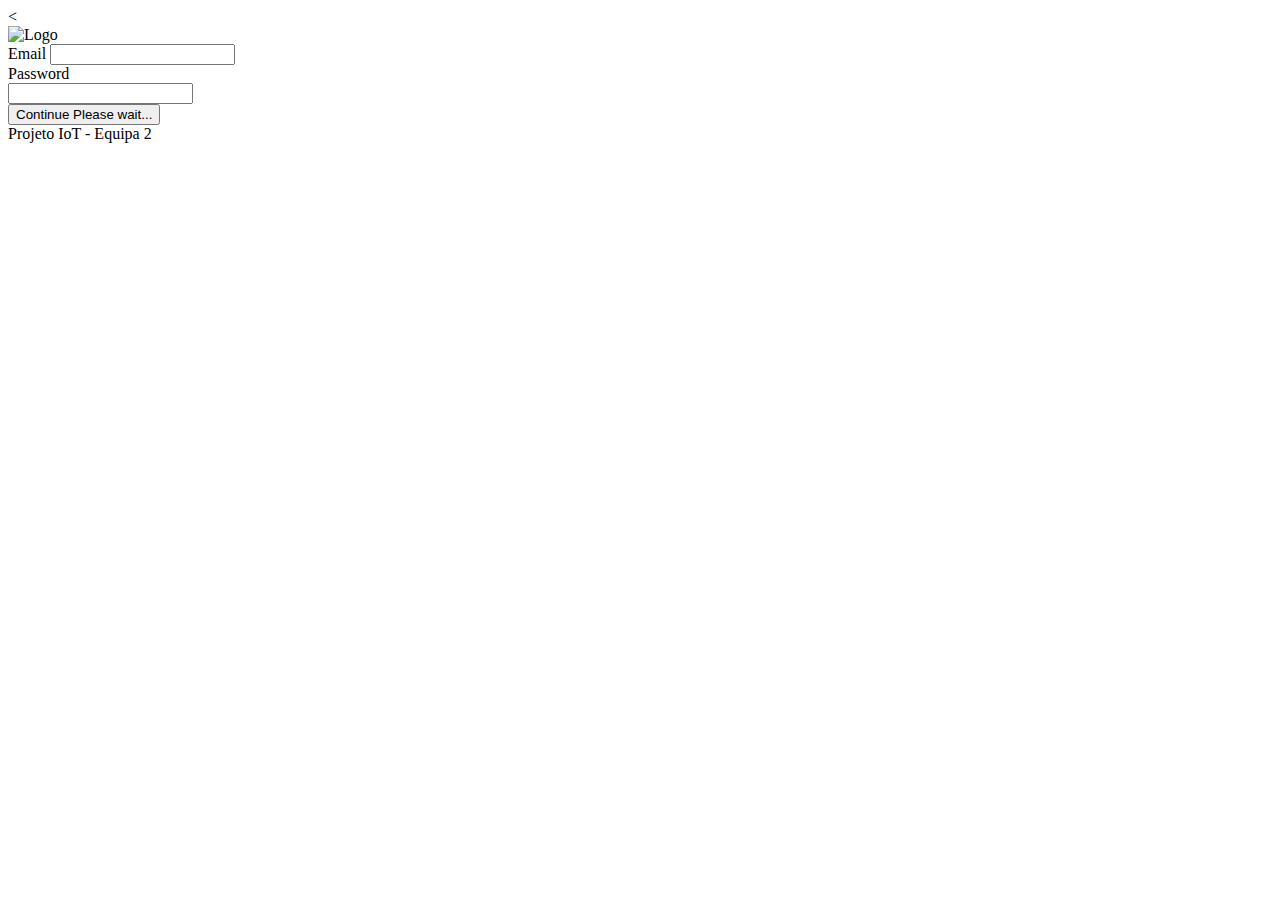
==== commit 612a3872: "AJUSTES" ====
--- a/Projecto.IoT.Presencas/login.html
+++ b/Projecto.IoT.Presencas/login.html
@@ -6,7 +6,7 @@
     <title>Metronic - the world's #1 selling Bootstrap Admin Theme Ecosystem for HTML, Vue, React, Angular &amp; Laravel by Keenthemes</title>
     <meta charset="utf-8" />
     <link rel="canonical" href="https://preview.keenthemes.com/metronic8" />
-    <link rel="shortcut icon" href="assets/media/logos/favicon.ico" />
+    <<link rel="shortcut icon" href="assets/media/Logo.jpg" />
     <!--begin::Fonts-->
     <link rel="stylesheet" href="https://fonts.googleapis.com/css?family=Poppins:300,400,500,600,700" />
     <!--end::Fonts-->
--- a/Projecto.IoT.Presencas/assets/css/style.bundle.css
+++ b/Projecto.IoT.Presencas/assets/css/style.bundle.css
@@ -1 +1 @@
-@charset "UTF-8";:root{--bs-blue:#009ef6;--bs-indigo:#6610f2;--bs-purple:#6f42c1;--bs-pink:#d63384;--bs-red:#dc3545;--bs-orange:#fd7e14;--bs-yellow:#ffc107;--bs-green:#198754;--bs-teal:#20c997;--bs-cyan:#0dcaf0;--bs-gray:#7E8299;--bs-gray-dark:#3F4254;--bs-gray-100:#F5F8FA;--bs-gray-200:#EFF2F5;--bs-gray-300:#E4E6EF;--bs-gray-400:#B5B5C3;--bs-gray-500:#A1A5B7;--bs-gray-600:#7E8299;--bs-gray-700:#5E6278;--bs-gray-800:#3F4254;--bs-gray-900:#181C32;--bs-white:#ffffff;--bs-light:#F5F8FA;--bs-primary:#009EF7;--bs-secondary:#E4E6EF;--bs-success:#50CD89;--bs-info:#7239EA;--bs-warning:#FFC700;--bs-danger:#F1416C;--bs-dark:#181C32;--bs-white-rgb:255,255,255;--bs-light-rgb:245,248,250;--bs-primary-rgb:0,158,247;--bs-secondary-rgb:228,230,239;--bs-success-rgb:80,205,137;--bs-info-rgb:114,57,234;--bs-warning-rgb:255,199,0;--bs-danger-rgb:241,65,108;--bs-dark-rgb:24,28,50;--bs-white-rgb:255,255,255;--bs-black-rgb:0,0,0;--bs-body-color-rgb:24,28,50;--bs-body-bg-rgb:255,255,255;--bs-font-sans-serif:Poppins,Helvetica,"sans-serif";--bs-font-monospace:SFMono-Regular,Menlo,Monaco,Consolas,"Liberation Mono","Courier New",monospace;--bs-gradient:linear-gradient(180deg, rgba(255, 255, 255, 0.15), rgba(255, 255, 255, 0));--bs-body-font-family:var(--bs-font-sans-serif);--bs-body-font-size:1rem;--bs-body-font-weight:400;--bs-body-line-height:1.5;--bs-body-color:#181C32;--bs-body-bg:#ffffff}*,::after,::before{box-sizing:border-box}body{margin:0;font-family:var(--bs-body-font-family);font-size:var(--bs-body-font-size);font-weight:var(--bs-body-font-weight);line-height:var(--bs-body-line-height);color:var(--bs-body-color);text-align:var(--bs-body-text-align);background-color:var(--bs-body-bg);-webkit-text-size-adjust:100%;-webkit-tap-highlight-color:transparent}hr{margin:1rem 0;color:inherit;background-color:currentColor;border:0;opacity:.25}hr:not([size]){height:1px}.h1,.h2,.h3,.h4,.h5,.h6,h1,h2,h3,h4,h5,h6{margin-top:0;margin-bottom:.5rem;font-weight:600;line-height:1.2;color:#181c32}.h1,h1{font-size:calc(1.3rem + .6vw)}@media (min-width:1200px){.h1,h1{font-size:1.75rem}}.h2,h2{font-size:calc(1.275rem + .3vw)}@media (min-width:1200px){.h2,h2{font-size:1.5rem}}.h3,h3{font-size:calc(1.26rem + .12vw)}@media (min-width:1200px){.h3,h3{font-size:1.35rem}}.h4,h4{font-size:1.25rem}.h5,h5{font-size:1.15rem}.h6,h6{font-size:1.075rem}p{margin-top:0;margin-bottom:1rem}abbr[data-bs-original-title],abbr[title]{text-decoration:underline dotted;cursor:help;text-decoration-skip-ink:none}address{margin-bottom:1rem;font-style:normal;line-height:inherit}ol,ul{padding-left:2rem}dl,ol,ul{margin-top:0;margin-bottom:1rem}ol ol,ol ul,ul ol,ul ul{margin-bottom:0}dt{font-weight:500}dd{margin-bottom:.5rem;margin-left:0}blockquote{margin:0 0 1rem}b,strong{font-weight:600}.small,small{font-size:.875em}.mark,mark{padding:.2em;background-color:#fcf8e3}sub,sup{position:relative;font-size:.75em;line-height:0;vertical-align:baseline}sub{bottom:-.25em}sup{top:-.5em}a{color:#009ef7;text-decoration:none}a:hover{color:#006dab;text-decoration:underline}a:not([href]):not([class]),a:not([href]):not([class]):hover{color:inherit;text-decoration:none}code,kbd,pre,samp{font-family:var(--bs-font-monospace);font-size:1em;direction:ltr;unicode-bidi:bidi-override}pre{display:block;margin-top:0;margin-bottom:1rem;overflow:auto;font-size:.875em}pre code{font-size:inherit;color:inherit;word-break:normal}code{font-size:.875em;color:#b93993;word-wrap:break-word}a>code{color:inherit}kbd{padding:.2rem .4rem;font-size:.875em;color:#fff;background-color:#181c32;border-radius:.325rem}kbd kbd{padding:0;font-size:1em;font-weight:500}figure{margin:0 0 1rem}img,svg{vertical-align:middle}table{caption-side:bottom;border-collapse:collapse}caption{padding-top:.75rem;padding-bottom:.75rem;color:#a1a5b7;text-align:left}th{text-align:inherit;text-align:-webkit-match-parent}tbody,td,tfoot,th,thead,tr{border-color:inherit;border-style:solid;border-width:0}label{display:inline-block}button{border-radius:0}button:focus:not(:focus-visible){outline:0}button,input,optgroup,select,textarea{margin:0;font-family:inherit;font-size:inherit;line-height:inherit}button,select{text-transform:none}[role=button]{cursor:pointer}select{word-wrap:normal}select:disabled{opacity:1}[list]::-webkit-calendar-picker-indicator{display:none}[type=button],[type=reset],[type=submit],button{-webkit-appearance:button}[type=button]:not(:disabled),[type=reset]:not(:disabled),[type=submit]:not(:disabled),button:not(:disabled){cursor:pointer}::-moz-focus-inner{padding:0;border-style:none}textarea{resize:vertical}fieldset{min-width:0;padding:0;margin:0;border:0}legend{float:left;width:100%;padding:0;margin-bottom:.5rem;font-size:calc(1.275rem + .3vw);line-height:inherit}@media (min-width:1200px){legend{font-size:1.5rem}}legend+*{clear:left}::-webkit-datetime-edit-day-field,::-webkit-datetime-edit-fields-wrapper,::-webkit-datetime-edit-hour-field,::-webkit-datetime-edit-minute,::-webkit-datetime-edit-month-field,::-webkit-datetime-edit-text,::-webkit-datetime-edit-year-field{padding:0}::-webkit-inner-spin-button{height:auto}[type=search]{outline-offset:-2px;-webkit-appearance:textfield}::-webkit-search-decoration{-webkit-appearance:none}::-webkit-color-swatch-wrapper{padding:0}::file-selector-button{font:inherit}::-webkit-file-upload-button{font:inherit;-webkit-appearance:button}output{display:inline-block}iframe{border:0}summary{display:list-item;cursor:pointer}progress{vertical-align:baseline}[hidden]{display:none!important}.lead{font-size:1.25rem;font-weight:300}.display-1{font-size:calc(1.625rem + 4.5vw);font-weight:600;line-height:1.2}@media (min-width:1200px){.display-1{font-size:5rem}}.display-2{font-size:calc(1.575rem + 3.9vw);font-weight:600;line-height:1.2}@media (min-width:1200px){.display-2{font-size:4.5rem}}.display-3{font-size:calc(1.525rem + 3.3vw);font-weight:600;line-height:1.2}@media (min-width:1200px){.display-3{font-size:4rem}}.display-4{font-size:calc(1.475rem + 2.7vw);font-weight:600;line-height:1.2}@media (min-width:1200px){.display-4{font-size:3.5rem}}.display-5{font-size:calc(1.425rem + 2.1vw);font-weight:600;line-height:1.2}@media (min-width:1200px){.display-5{font-size:3rem}}.display-6{font-size:calc(1.375rem + 1.5vw);font-weight:600;line-height:1.2}@media (min-width:1200px){.display-6{font-size:2.5rem}}.list-unstyled{padding-left:0;list-style:none}.list-inline{padding-left:0;list-style:none}.list-inline-item{display:inline-block}.list-inline-item:not(:last-child){margin-right:.5rem}.initialism{font-size:.875em;text-transform:uppercase}.blockquote{margin-bottom:1rem;font-size:1.25rem}.blockquote>:last-child{margin-bottom:0}.blockquote-footer{margin-top:-1rem;margin-bottom:1rem;font-size:.875em;color:#7e8299}.blockquote-footer::before{content:"— "}.img-fluid{max-width:100%;height:auto}.img-thumbnail{padding:.25rem;background-color:#fff;border:1px solid #e4e6ef;border-radius:.475rem;box-shadow:0 .1rem 1rem .25rem rgba(0,0,0,.05);max-width:100%;height:auto}.figure{display:inline-block}.figure-img{margin-bottom:.5rem;line-height:1}.figure-caption{font-size:.875em;color:#7e8299}.container,.container-fluid,.container-lg,.container-md,.container-sm,.container-xl,.container-xxl{width:100%;padding-right:var(--bs-gutter-x,1.5rem);padding-left:var(--bs-gutter-x,1.5rem);margin-right:auto;margin-left:auto}@media (min-width:576px){.container,.container-sm{max-width:540px}}@media (min-width:768px){.container,.container-md,.container-sm{max-width:720px}}@media (min-width:992px){.container,.container-lg,.container-md,.container-sm{max-width:960px}}@media (min-width:1200px){.container,.container-lg,.container-md,.container-sm,.container-xl{max-width:1140px}}@media (min-width:1400px){.container,.container-lg,.container-md,.container-sm,.container-xl,.container-xxl{max-width:1320px}}.row{--bs-gutter-x:1.5rem;--bs-gutter-y:0;display:flex;flex-wrap:wrap;margin-top:calc(-1 * var(--bs-gutter-y));margin-right:calc(-.5 * var(--bs-gutter-x));margin-left:calc(-.5 * var(--bs-gutter-x))}.row>*{flex-shrink:0;width:100%;max-width:100%;padding-right:calc(var(--bs-gutter-x) * .5);padding-left:calc(var(--bs-gutter-x) * .5);margin-top:var(--bs-gutter-y)}.col{flex:1 0 0%}.row-cols-auto>*{flex:0 0 auto;width:auto}.row-cols-1>*{flex:0 0 auto;width:100%}.row-cols-2>*{flex:0 0 auto;width:50%}.row-cols-3>*{flex:0 0 auto;width:33.3333333333%}.row-cols-4>*{flex:0 0 auto;width:25%}.row-cols-5>*{flex:0 0 auto;width:20%}.row-cols-6>*{flex:0 0 auto;width:16.6666666667%}.col-auto{flex:0 0 auto;width:auto}.col-1{flex:0 0 auto;width:8.33333333%}.col-2{flex:0 0 auto;width:16.66666667%}.col-3{flex:0 0 auto;width:25%}.col-4{flex:0 0 auto;width:33.33333333%}.col-5{flex:0 0 auto;width:41.66666667%}.col-6{flex:0 0 auto;width:50%}.col-7{flex:0 0 auto;width:58.33333333%}.col-8{flex:0 0 auto;width:66.66666667%}.col-9{flex:0 0 auto;width:75%}.col-10{flex:0 0 auto;width:83.33333333%}.col-11{flex:0 0 auto;width:91.66666667%}.col-12{flex:0 0 auto;width:100%}.offset-1{margin-left:8.33333333%}.offset-2{margin-left:16.66666667%}.offset-3{margin-left:25%}.offset-4{margin-left:33.33333333%}.offset-5{margin-left:41.66666667%}.offset-6{margin-left:50%}.offset-7{margin-left:58.33333333%}.offset-8{margin-left:66.66666667%}.offset-9{margin-left:75%}.offset-10{margin-left:83.33333333%}.offset-11{margin-left:91.66666667%}.g-0,.gx-0{--bs-gutter-x:0rem}.g-0,.gy-0{--bs-gutter-y:0rem}.g-1,.gx-1{--bs-gutter-x:0.25rem}.g-1,.gy-1{--bs-gutter-y:0.25rem}.g-2,.gx-2{--bs-gutter-x:0.5rem}.g-2,.gy-2{--bs-gutter-y:0.5rem}.g-3,.gx-3{--bs-gutter-x:0.75rem}.g-3,.gy-3{--bs-gutter-y:0.75rem}.g-4,.gx-4{--bs-gutter-x:1rem}.g-4,.gy-4{--bs-gutter-y:1rem}.g-5,.gx-5{--bs-gutter-x:1.25rem}.g-5,.gy-5{--bs-gutter-y:1.25rem}.g-6,.gx-6{--bs-gutter-x:1.5rem}.g-6,.gy-6{--bs-gutter-y:1.5rem}.g-7,.gx-7{--bs-gutter-x:1.75rem}.g-7,.gy-7{--bs-gutter-y:1.75rem}.g-8,.gx-8{--bs-gutter-x:2rem}.g-8,.gy-8{--bs-gutter-y:2rem}.g-9,.gx-9{--bs-gutter-x:2.25rem}.g-9,.gy-9{--bs-gutter-y:2.25rem}.g-10,.gx-10{--bs-gutter-x:2.5rem}.g-10,.gy-10{--bs-gutter-y:2.5rem}@media (min-width:576px){.col-sm{flex:1 0 0%}.row-cols-sm-auto>*{flex:0 0 auto;width:auto}.row-cols-sm-1>*{flex:0 0 auto;width:100%}.row-cols-sm-2>*{flex:0 0 auto;width:50%}.row-cols-sm-3>*{flex:0 0 auto;width:33.3333333333%}.row-cols-sm-4>*{flex:0 0 auto;width:25%}.row-cols-sm-5>*{flex:0 0 auto;width:20%}.row-cols-sm-6>*{flex:0 0 auto;width:16.6666666667%}.col-sm-auto{flex:0 0 auto;width:auto}.col-sm-1{flex:0 0 auto;width:8.33333333%}.col-sm-2{flex:0 0 auto;width:16.66666667%}.col-sm-3{flex:0 0 auto;width:25%}.col-sm-4{flex:0 0 auto;width:33.33333333%}.col-sm-5{flex:0 0 auto;width:41.66666667%}.col-sm-6{flex:0 0 auto;width:50%}.col-sm-7{flex:0 0 auto;width:58.33333333%}.col-sm-8{flex:0 0 auto;width:66.66666667%}.col-sm-9{flex:0 0 auto;width:75%}.col-sm-10{flex:0 0 auto;width:83.33333333%}.col-sm-11{flex:0 0 auto;width:91.66666667%}.col-sm-12{flex:0 0 auto;width:100%}.offset-sm-0{margin-left:0}.offset-sm-1{margin-left:8.33333333%}.offset-sm-2{margin-left:16.66666667%}.offset-sm-3{margin-left:25%}.offset-sm-4{margin-left:33.33333333%}.offset-sm-5{margin-left:41.66666667%}.offset-sm-6{margin-left:50%}.offset-sm-7{margin-left:58.33333333%}.offset-sm-8{margin-left:66.66666667%}.offset-sm-9{margin-left:75%}.offset-sm-10{margin-left:83.33333333%}.offset-sm-11{margin-left:91.66666667%}.g-sm-0,.gx-sm-0{--bs-gutter-x:0rem}.g-sm-0,.gy-sm-0{--bs-gutter-y:0rem}.g-sm-1,.gx-sm-1{--bs-gutter-x:0.25rem}.g-sm-1,.gy-sm-1{--bs-gutter-y:0.25rem}.g-sm-2,.gx-sm-2{--bs-gutter-x:0.5rem}.g-sm-2,.gy-sm-2{--bs-gutter-y:0.5rem}.g-sm-3,.gx-sm-3{--bs-gutter-x:0.75rem}.g-sm-3,.gy-sm-3{--bs-gutter-y:0.75rem}.g-sm-4,.gx-sm-4{--bs-gutter-x:1rem}.g-sm-4,.gy-sm-4{--bs-gutter-y:1rem}.g-sm-5,.gx-sm-5{--bs-gutter-x:1.25rem}.g-sm-5,.gy-sm-5{--bs-gutter-y:1.25rem}.g-sm-6,.gx-sm-6{--bs-gutter-x:1.5rem}.g-sm-6,.gy-sm-6{--bs-gutter-y:1.5rem}.g-sm-7,.gx-sm-7{--bs-gutter-x:1.75rem}.g-sm-7,.gy-sm-7{--bs-gutter-y:1.75rem}.g-sm-8,.gx-sm-8{--bs-gutter-x:2rem}.g-sm-8,.gy-sm-8{--bs-gutter-y:2rem}.g-sm-9,.gx-sm-9{--bs-gutter-x:2.25rem}.g-sm-9,.gy-sm-9{--bs-gutter-y:2.25rem}.g-sm-10,.gx-sm-10{--bs-gutter-x:2.5rem}.g-sm-10,.gy-sm-10{--bs-gutter-y:2.5rem}}@media (min-width:768px){.col-md{flex:1 0 0%}.row-cols-md-auto>*{flex:0 0 auto;width:auto}.row-cols-md-1>*{flex:0 0 auto;width:100%}.row-cols-md-2>*{flex:0 0 auto;width:50%}.row-cols-md-3>*{flex:0 0 auto;width:33.3333333333%}.row-cols-md-4>*{flex:0 0 auto;width:25%}.row-cols-md-5>*{flex:0 0 auto;width:20%}.row-cols-md-6>*{flex:0 0 auto;width:16.6666666667%}.col-md-auto{flex:0 0 auto;width:auto}.col-md-1{flex:0 0 auto;width:8.33333333%}.col-md-2{flex:0 0 auto;width:16.66666667%}.col-md-3{flex:0 0 auto;width:25%}.col-md-4{flex:0 0 auto;width:33.33333333%}.col-md-5{flex:0 0 auto;width:41.66666667%}.col-md-6{flex:0 0 auto;width:50%}.col-md-7{flex:0 0 auto;width:58.33333333%}.col-md-8{flex:0 0 auto;width:66.66666667%}.col-md-9{flex:0 0 auto;width:75%}.col-md-10{flex:0 0 auto;width:83.33333333%}.col-md-11{flex:0 0 auto;width:91.66666667%}.col-md-12{flex:0 0 auto;width:100%}.offset-md-0{margin-left:0}.offset-md-1{margin-left:8.33333333%}.offset-md-2{margin-left:16.66666667%}.offset-md-3{margin-left:25%}.offset-md-4{margin-left:33.33333333%}.offset-md-5{margin-left:41.66666667%}.offset-md-6{margin-left:50%}.offset-md-7{margin-left:58.33333333%}.offset-md-8{margin-left:66.66666667%}.offset-md-9{margin-left:75%}.offset-md-10{margin-left:83.33333333%}.offset-md-11{margin-left:91.66666667%}.g-md-0,.gx-md-0{--bs-gutter-x:0rem}.g-md-0,.gy-md-0{--bs-gutter-y:0rem}.g-md-1,.gx-md-1{--bs-gutter-x:0.25rem}.g-md-1,.gy-md-1{--bs-gutter-y:0.25rem}.g-md-2,.gx-md-2{--bs-gutter-x:0.5rem}.g-md-2,.gy-md-2{--bs-gutter-y:0.5rem}.g-md-3,.gx-md-3{--bs-gutter-x:0.75rem}.g-md-3,.gy-md-3{--bs-gutter-y:0.75rem}.g-md-4,.gx-md-4{--bs-gutter-x:1rem}.g-md-4,.gy-md-4{--bs-gutter-y:1rem}.g-md-5,.gx-md-5{--bs-gutter-x:1.25rem}.g-md-5,.gy-md-5{--bs-gutter-y:1.25rem}.g-md-6,.gx-md-6{--bs-gutter-x:1.5rem}.g-md-6,.gy-md-6{--bs-gutter-y:1.5rem}.g-md-7,.gx-md-7{--bs-gutter-x:1.75rem}.g-md-7,.gy-md-7{--bs-gutter-y:1.75rem}.g-md-8,.gx-md-8{--bs-gutter-x:2rem}.g-md-8,.gy-md-8{--bs-gutter-y:2rem}.g-md-9,.gx-md-9{--bs-gutter-x:2.25rem}.g-md-9,.gy-md-9{--bs-gutter-y:2.25rem}.g-md-10,.gx-md-10{--bs-gutter-x:2.5rem}.g-md-10,.gy-md-10{--bs-gutter-y:2.5rem}}@media (min-width:992px){.col-lg{flex:1 0 0%}.row-cols-lg-auto>*{flex:0 0 auto;width:auto}.row-cols-lg-1>*{flex:0 0 auto;width:100%}.row-cols-lg-2>*{flex:0 0 auto;width:50%}.row-cols-lg-3>*{flex:0 0 auto;width:33.3333333333%}.row-cols-lg-4>*{flex:0 0 auto;width:25%}.row-cols-lg-5>*{flex:0 0 auto;width:20%}.row-cols-lg-6>*{flex:0 0 auto;width:16.6666666667%}.col-lg-auto{flex:0 0 auto;width:auto}.col-lg-1{flex:0 0 auto;width:8.33333333%}.col-lg-2{flex:0 0 auto;width:16.66666667%}.col-lg-3{flex:0 0 auto;width:25%}.col-lg-4{flex:0 0 auto;width:33.33333333%}.col-lg-5{flex:0 0 auto;width:41.66666667%}.col-lg-6{flex:0 0 auto;width:50%}.col-lg-7{flex:0 0 auto;width:58.33333333%}.col-lg-8{flex:0 0 auto;width:66.66666667%}.col-lg-9{flex:0 0 auto;width:75%}.col-lg-10{flex:0 0 auto;width:83.33333333%}.col-lg-11{flex:0 0 auto;width:91.66666667%}.col-lg-12{flex:0 0 auto;width:100%}.offset-lg-0{margin-left:0}.offset-lg-1{margin-left:8.33333333%}.offset-lg-2{margin-left:16.66666667%}.offset-lg-3{margin-left:25%}.offset-lg-4{margin-left:33.33333333%}.offset-lg-5{margin-left:41.66666667%}.offset-lg-6{margin-left:50%}.offset-lg-7{margin-left:58.33333333%}.offset-lg-8{margin-left:66.66666667%}.offset-lg-9{margin-left:75%}.offset-lg-10{margin-left:83.33333333%}.offset-lg-11{margin-left:91.66666667%}.g-lg-0,.gx-lg-0{--bs-gutter-x:0rem}.g-lg-0,.gy-lg-0{--bs-gutter-y:0rem}.g-lg-1,.gx-lg-1{--bs-gutter-x:0.25rem}.g-lg-1,.gy-lg-1{--bs-gutter-y:0.25rem}.g-lg-2,.gx-lg-2{--bs-gutter-x:0.5rem}.g-lg-2,.gy-lg-2{--bs-gutter-y:0.5rem}.g-lg-3,.gx-lg-3{--bs-gutter-x:0.75rem}.g-lg-3,.gy-lg-3{--bs-gutter-y:0.75rem}.g-lg-4,.gx-lg-4{--bs-gutter-x:1rem}.g-lg-4,.gy-lg-4{--bs-gutter-y:1rem}.g-lg-5,.gx-lg-5{--bs-gutter-x:1.25rem}.g-lg-5,.gy-lg-5{--bs-gutter-y:1.25rem}.g-lg-6,.gx-lg-6{--bs-gutter-x:1.5rem}.g-lg-6,.gy-lg-6{--bs-gutter-y:1.5rem}.g-lg-7,.gx-lg-7{--bs-gutter-x:1.75rem}.g-lg-7,.gy-lg-7{--bs-gutter-y:1.75rem}.g-lg-8,.gx-lg-8{--bs-gutter-x:2rem}.g-lg-8,.gy-lg-8{--bs-gutter-y:2rem}.g-lg-9,.gx-lg-9{--bs-gutter-x:2.25rem}.g-lg-9,.gy-lg-9{--bs-gutter-y:2.25rem}.g-lg-10,.gx-lg-10{--bs-gutter-x:2.5rem}.g-lg-10,.gy-lg-10{--bs-gutter-y:2.5rem}}@media (min-width:1200px){.col-xl{flex:1 0 0%}.row-cols-xl-auto>*{flex:0 0 auto;width:auto}.row-cols-xl-1>*{flex:0 0 auto;width:100%}.row-cols-xl-2>*{flex:0 0 auto;width:50%}.row-cols-xl-3>*{flex:0 0 auto;width:33.3333333333%}.row-cols-xl-4>*{flex:0 0 auto;width:25%}.row-cols-xl-5>*{flex:0 0 auto;width:20%}.row-cols-xl-6>*{flex:0 0 auto;width:16.6666666667%}.col-xl-auto{flex:0 0 auto;width:auto}.col-xl-1{flex:0 0 auto;width:8.33333333%}.col-xl-2{flex:0 0 auto;width:16.66666667%}.col-xl-3{flex:0 0 auto;width:25%}.col-xl-4{flex:0 0 auto;width:33.33333333%}.col-xl-5{flex:0 0 auto;width:41.66666667%}.col-xl-6{flex:0 0 auto;width:50%}.col-xl-7{flex:0 0 auto;width:58.33333333%}.col-xl-8{flex:0 0 auto;width:66.66666667%}.col-xl-9{flex:0 0 auto;width:75%}.col-xl-10{flex:0 0 auto;width:83.33333333%}.col-xl-11{flex:0 0 auto;width:91.66666667%}.col-xl-12{flex:0 0 auto;width:100%}.offset-xl-0{margin-left:0}.offset-xl-1{margin-left:8.33333333%}.offset-xl-2{margin-left:16.66666667%}.offset-xl-3{margin-left:25%}.offset-xl-4{margin-left:33.33333333%}.offset-xl-5{margin-left:41.66666667%}.offset-xl-6{margin-left:50%}.offset-xl-7{margin-left:58.33333333%}.offset-xl-8{margin-left:66.66666667%}.offset-xl-9{margin-left:75%}.offset-xl-10{margin-left:83.33333333%}.offset-xl-11{margin-left:91.66666667%}.g-xl-0,.gx-xl-0{--bs-gutter-x:0rem}.g-xl-0,.gy-xl-0{--bs-gutter-y:0rem}.g-xl-1,.gx-xl-1{--bs-gutter-x:0.25rem}.g-xl-1,.gy-xl-1{--bs-gutter-y:0.25rem}.g-xl-2,.gx-xl-2{--bs-gutter-x:0.5rem}.g-xl-2,.gy-xl-2{--bs-gutter-y:0.5rem}.g-xl-3,.gx-xl-3{--bs-gutter-x:0.75rem}.g-xl-3,.gy-xl-3{--bs-gutter-y:0.75rem}.g-xl-4,.gx-xl-4{--bs-gutter-x:1rem}.g-xl-4,.gy-xl-4{--bs-gutter-y:1rem}.g-xl-5,.gx-xl-5{--bs-gutter-x:1.25rem}.g-xl-5,.gy-xl-5{--bs-gutter-y:1.25rem}.g-xl-6,.gx-xl-6{--bs-gutter-x:1.5rem}.g-xl-6,.gy-xl-6{--bs-gutter-y:1.5rem}.g-xl-7,.gx-xl-7{--bs-gutter-x:1.75rem}.g-xl-7,.gy-xl-7{--bs-gutter-y:1.75rem}.g-xl-8,.gx-xl-8{--bs-gutter-x:2rem}.g-xl-8,.gy-xl-8{--bs-gutter-y:2rem}.g-xl-9,.gx-xl-9{--bs-gutter-x:2.25rem}.g-xl-9,.gy-xl-9{--bs-gutter-y:2.25rem}.g-xl-10,.gx-xl-10{--bs-gutter-x:2.5rem}.g-xl-10,.gy-xl-10{--bs-gutter-y:2.5rem}}@media (min-width:1400px){.col-xxl{flex:1 0 0%}.row-cols-xxl-auto>*{flex:0 0 auto;width:auto}.row-cols-xxl-1>*{flex:0 0 auto;width:100%}.row-cols-xxl-2>*{flex:0 0 auto;width:50%}.row-cols-xxl-3>*{flex:0 0 auto;width:33.3333333333%}.row-cols-xxl-4>*{flex:0 0 auto;width:25%}.row-cols-xxl-5>*{flex:0 0 auto;width:20%}.row-cols-xxl-6>*{flex:0 0 auto;width:16.6666666667%}.col-xxl-auto{flex:0 0 auto;width:auto}.col-xxl-1{flex:0 0 auto;width:8.33333333%}.col-xxl-2{flex:0 0 auto;width:16.66666667%}.col-xxl-3{flex:0 0 auto;width:25%}.col-xxl-4{flex:0 0 auto;width:33.33333333%}.col-xxl-5{flex:0 0 auto;width:41.66666667%}.col-xxl-6{flex:0 0 auto;width:50%}.col-xxl-7{flex:0 0 auto;width:58.33333333%}.col-xxl-8{flex:0 0 auto;width:66.66666667%}.col-xxl-9{flex:0 0 auto;width:75%}.col-xxl-10{flex:0 0 auto;width:83.33333333%}.col-xxl-11{flex:0 0 auto;width:91.66666667%}.col-xxl-12{flex:0 0 auto;width:100%}.offset-xxl-0{margin-left:0}.offset-xxl-1{margin-left:8.33333333%}.offset-xxl-2{margin-left:16.66666667%}.offset-xxl-3{margin-left:25%}.offset-xxl-4{margin-left:33.33333333%}.offset-xxl-5{margin-left:41.66666667%}.offset-xxl-6{margin-left:50%}.offset-xxl-7{margin-left:58.33333333%}.offset-xxl-8{margin-left:66.66666667%}.offset-xxl-9{margin-left:75%}.offset-xxl-10{margin-left:83.33333333%}.offset-xxl-11{margin-left:91.66666667%}.g-xxl-0,.gx-xxl-0{--bs-gutter-x:0rem}.g-xxl-0,.gy-xxl-0{--bs-gutter-y:0rem}.g-xxl-1,.gx-xxl-1{--bs-gutter-x:0.25rem}.g-xxl-1,.gy-xxl-1{--bs-gutter-y:0.25rem}.g-xxl-2,.gx-xxl-2{--bs-gutter-x:0.5rem}.g-xxl-2,.gy-xxl-2{--bs-gutter-y:0.5rem}.g-xxl-3,.gx-xxl-3{--bs-gutter-x:0.75rem}.g-xxl-3,.gy-xxl-3{--bs-gutter-y:0.75rem}.g-xxl-4,.gx-xxl-4{--bs-gutter-x:1rem}.g-xxl-4,.gy-xxl-4{--bs-gutter-y:1rem}.g-xxl-5,.gx-xxl-5{--bs-gutter-x:1.25rem}.g-xxl-5,.gy-xxl-5{--bs-gutter-y:1.25rem}.g-xxl-6,.gx-xxl-6{--bs-gutter-x:1.5rem}.g-xxl-6,.gy-xxl-6{--bs-gutter-y:1.5rem}.g-xxl-7,.gx-xxl-7{--bs-gutter-x:1.75rem}.g-xxl-7,.gy-xxl-7{--bs-gutter-y:1.75rem}.g-xxl-8,.gx-xxl-8{--bs-gutter-x:2rem}.g-xxl-8,.gy-xxl-8{--bs-gutter-y:2rem}.g-xxl-9,.gx-xxl-9{--bs-gutter-x:2.25rem}.g-xxl-9,.gy-xxl-9{--bs-gutter-y:2.25rem}.g-xxl-10,.gx-xxl-10{--bs-gutter-x:2.5rem}.g-xxl-10,.gy-xxl-10{--bs-gutter-y:2.5rem}}.table{--bs-table-bg:transparent;--bs-table-accent-bg:transparent;--bs-table-striped-color:#181C32;--bs-table-striped-bg:rgba(245, 248, 250, 0.75);--bs-table-active-color:#181C32;--bs-table-active-bg:#F5F8FA;--bs-table-hover-color:#181C32;--bs-table-hover-bg:#F5F8FA;width:100%;margin-bottom:1rem;color:#181c32;vertical-align:top;border-color:#eff2f5}.table>:not(caption)>*>*{padding:.75rem .75rem;background-color:var(--bs-table-bg);border-bottom-width:1px;box-shadow:inset 0 0 0 9999px var(--bs-table-accent-bg)}.table>tbody{vertical-align:inherit}.table>thead{vertical-align:bottom}.table>:not(:first-child){border-top:2px solid currentColor}.caption-top{caption-side:top}.table-sm>:not(caption)>*>*{padding:.5rem .5rem}.table-bordered>:not(caption)>*{border-width:1px 0}.table-bordered>:not(caption)>*>*{border-width:0 1px}.table-borderless>:not(caption)>*>*{border-bottom-width:0}.table-borderless>:not(:first-child){border-top-width:0}.table-striped>tbody>tr:nth-of-type(odd)>*{--bs-table-accent-bg:var(--bs-table-striped-bg);color:var(--bs-table-striped-color)}.table-active{--bs-table-accent-bg:var(--bs-table-active-bg);color:var(--bs-table-active-color)}.table-hover>tbody>tr:hover>*{--bs-table-accent-bg:var(--bs-table-hover-bg);color:var(--bs-table-hover-color)}.table-primary{--bs-table-bg:#ccecfd;--bs-table-striped-bg:#c2e0f0;--bs-table-striped-color:#000000;--bs-table-active-bg:#b8d4e4;--bs-table-active-color:#000000;--bs-table-hover-bg:#bddaea;--bs-table-hover-color:#000000;color:#000;border-color:#b8d4e4}.table-secondary{--bs-table-bg:#fafafc;--bs-table-striped-bg:#eeeeef;--bs-table-striped-color:#000000;--bs-table-active-bg:#e1e1e3;--bs-table-active-color:#000000;--bs-table-hover-bg:#e7e7e9;--bs-table-hover-color:#000000;color:#000;border-color:#e1e1e3}.table-success{--bs-table-bg:#dcf5e7;--bs-table-striped-bg:#d1e9db;--bs-table-striped-color:#000000;--bs-table-active-bg:#c6ddd0;--bs-table-active-color:#000000;--bs-table-hover-bg:#cce3d6;--bs-table-hover-color:#000000;color:#000;border-color:#c6ddd0}.table-info{--bs-table-bg:#e3d7fb;--bs-table-striped-bg:#d8ccee;--bs-table-striped-color:#000000;--bs-table-active-bg:#ccc2e2;--bs-table-active-color:#000000;--bs-table-hover-bg:#d2c7e8;--bs-table-hover-color:#000000;color:#000;border-color:#ccc2e2}.table-warning{--bs-table-bg:#fff4cc;--bs-table-striped-bg:#f2e8c2;--bs-table-striped-color:#000000;--bs-table-active-bg:#e6dcb8;--bs-table-active-color:#000000;--bs-table-hover-bg:#ece2bd;--bs-table-hover-color:#000000;color:#000;border-color:#e6dcb8}.table-danger{--bs-table-bg:#fcd9e2;--bs-table-striped-bg:#efced7;--bs-table-striped-color:#000000;--bs-table-active-bg:#e3c3cb;--bs-table-active-color:#000000;--bs-table-hover-bg:#e9c9d1;--bs-table-hover-color:#000000;color:#000;border-color:#e3c3cb}.table-light{--bs-table-bg:#F5F8FA;--bs-table-striped-bg:#e9ecee;--bs-table-striped-color:#000000;--bs-table-active-bg:#dddfe1;--bs-table-active-color:#000000;--bs-table-hover-bg:#e3e5e7;--bs-table-hover-color:#000000;color:#000;border-color:#dddfe1}.table-dark{--bs-table-bg:#181C32;--bs-table-striped-bg:#24273c;--bs-table-striped-color:#ffffff;--bs-table-active-bg:#2f3347;--bs-table-active-color:#ffffff;--bs-table-hover-bg:#292d41;--bs-table-hover-color:#ffffff;color:#fff;border-color:#2f3347}.table-responsive{overflow-x:auto;-webkit-overflow-scrolling:touch}@media (max-width:575.98px){.table-responsive-sm{overflow-x:auto;-webkit-overflow-scrolling:touch}}@media (max-width:767.98px){.table-responsive-md{overflow-x:auto;-webkit-overflow-scrolling:touch}}@media (max-width:991.98px){.table-responsive-lg{overflow-x:auto;-webkit-overflow-scrolling:touch}}@media (max-width:1199.98px){.table-responsive-xl{overflow-x:auto;-webkit-overflow-scrolling:touch}}@media (max-width:1399.98px){.table-responsive-xxl{overflow-x:auto;-webkit-overflow-scrolling:touch}}.form-label{margin-bottom:.5rem;font-size:1.05rem;font-weight:500;color:#3f4254}.col-form-label{padding-top:calc(.75rem + 1px);padding-bottom:calc(.75rem + 1px);margin-bottom:0;font-size:inherit;font-weight:500;line-height:1.5;color:#3f4254}.col-form-label-lg{padding-top:calc(.825rem + 1px);padding-bottom:calc(.825rem + 1px);font-size:1.15rem}.col-form-label-sm{padding-top:calc(.55rem + 1px);padding-bottom:calc(.55rem + 1px);font-size:.925rem}.form-text{margin-top:.5rem;font-size:.925rem;color:#a1a5b7}.form-control{display:block;width:100%;padding:.75rem 1rem;font-size:1.1rem;font-weight:500;line-height:1.5;color:#5e6278;background-color:#fff;background-clip:padding-box;border:1px solid #e4e6ef;appearance:none;border-radius:.475rem;box-shadow:inset 0 1px 2px rgba(0,0,0,.075);transition:border-color .15s ease-in-out,box-shadow .15s ease-in-out}@media (prefers-reduced-motion:reduce){.form-control{transition:none}}.form-control[type=file]{overflow:hidden}.form-control[type=file]:not(:disabled):not([readonly]){cursor:pointer}.form-control:focus{color:#5e6278;background-color:#fff;border-color:#b5b5c3;outline:0;box-shadow:inset 0 1px 2px rgba(0,0,0,.075),0 0 0 .25rem rgba(0,158,247,.25)}.form-control::-webkit-date-and-time-value{height:1.5em}.form-control::placeholder{color:#a1a5b7;opacity:1}.form-control:disabled,.form-control[readonly]{background-color:#eff2f5;opacity:1}.form-control::file-selector-button{padding:.75rem 1rem;margin:-.75rem -1rem;margin-inline-end:1rem;color:#5e6278;background-color:#f5f8fa;pointer-events:none;border-color:inherit;border-style:solid;border-width:0;border-inline-end-width:1px;border-radius:0;transition:color .15s ease-in-out,background-color .15s ease-in-out,border-color .15s ease-in-out,box-shadow .15s ease-in-out}@media (prefers-reduced-motion:reduce){.form-control::file-selector-button{transition:none}}.form-control:hover:not(:disabled):not([readonly])::file-selector-button{background-color:#e9ecee}.form-control::-webkit-file-upload-button{padding:.75rem 1rem;margin:-.75rem -1rem;margin-inline-end:1rem;color:#5e6278;background-color:#f5f8fa;pointer-events:none;border-color:inherit;border-style:solid;border-width:0;border-inline-end-width:1px;border-radius:0;transition:color .15s ease-in-out,background-color .15s ease-in-out,border-color .15s ease-in-out,box-shadow .15s ease-in-out}@media (prefers-reduced-motion:reduce){.form-control::-webkit-file-upload-button{transition:none}}.form-control:hover:not(:disabled):not([readonly])::-webkit-file-upload-button{background-color:#e9ecee}.form-control-plaintext{display:block;width:100%;padding:.75rem 0;margin-bottom:0;line-height:1.5;color:#5e6278;background-color:transparent;border:solid transparent;border-width:1px 0}.form-control-plaintext.form-control-lg,.form-control-plaintext.form-control-sm{padding-right:0;padding-left:0}.form-control-sm{min-height:calc(1.5em + 1.1rem + 2px);padding:.55rem .75rem;font-size:.925rem;border-radius:.325rem}.form-control-sm::file-selector-button{padding:.55rem .75rem;margin:-.55rem -.75rem;margin-inline-end:.75rem}.form-control-sm::-webkit-file-upload-button{padding:.55rem .75rem;margin:-.55rem -.75rem;margin-inline-end:.75rem}.form-control-lg{min-height:calc(1.5em + 1.65rem + 2px);padding:.825rem 1.5rem;font-size:1.15rem;border-radius:.625rem}.form-control-lg::file-selector-button{padding:.825rem 1.5rem;margin:-.825rem -1.5rem;margin-inline-end:1.5rem}.form-control-lg::-webkit-file-upload-button{padding:.825rem 1.5rem;margin:-.825rem -1.5rem;margin-inline-end:1.5rem}textarea.form-control{min-height:calc(1.5em + 1.5rem + 2px)}textarea.form-control-sm{min-height:calc(1.5em + 1.1rem + 2px)}textarea.form-control-lg{min-height:calc(1.5em + 1.65rem + 2px)}.form-control-color{width:3rem;height:auto;padding:.75rem}.form-control-color:not(:disabled):not([readonly]){cursor:pointer}.form-control-color::-moz-color-swatch{height:1.5em;border-radius:.475rem}.form-control-color::-webkit-color-swatch{height:1.5em;border-radius:.475rem}.form-select{display:block;width:100%;padding:.75rem 3rem .75rem 1rem;-moz-padding-start:calc(1rem - 3px);font-size:1.1rem;font-weight:500;line-height:1.5;color:#5e6278;background-color:#fff;background-image:url("data:image/svg+xml,%3csvg xmlns='http://www.w3.org/2000/svg' viewBox='0 0 16 16'%3e%3cpath fill='none' stroke='%237E8299' stroke-linecap='round' stroke-linejoin='round' stroke-width='2' d='M2 5l6 6 6-6'/%3e%3c/svg%3e");background-repeat:no-repeat;background-position:right 1rem center;background-size:16px 12px;border:1px solid #e4e6ef;border-radius:.475rem;box-shadow:inset 0 1px 2px rgba(0,0,0,.075);transition:border-color .15s ease-in-out,box-shadow .15s ease-in-out;appearance:none}@media (prefers-reduced-motion:reduce){.form-select{transition:none}}.form-select:focus{border-color:#b5b5c3;outline:0;box-shadow:inset 0 1px 2px rgba(0,0,0,.075),0 0 0 .25rem rgba(0,158,247,.25)}.form-select[multiple],.form-select[size]:not([size="1"]){padding-right:1rem;background-image:none}.form-select:disabled{background-color:#eff2f5}.form-select:-moz-focusring{color:transparent;text-shadow:0 0 0 #5e6278}.form-select-sm{padding-top:.55rem;padding-bottom:.55rem;padding-left:.75rem;font-size:.925rem;border-radius:.325rem}.form-select-lg{padding-top:.825rem;padding-bottom:.825rem;padding-left:1.5rem;font-size:1.15rem;border-radius:.625rem}.form-check{display:block;min-height:1.5rem;padding-left:2.25rem;margin-bottom:.125rem}.form-check .form-check-input{float:left;margin-left:-2.25rem}.form-check-input{width:1.75rem;height:1.75rem;margin-top:-.125rem;vertical-align:top;background-color:#fff;background-repeat:no-repeat;background-position:center;background-size:contain;border:1px solid rgba(0,0,0,.25);appearance:none;color-adjust:exact;transition:background-color .15s ease-in-out,background-position .15s ease-in-out,border-color .15s ease-in-out,box-shadow .15s ease-in-out}@media (prefers-reduced-motion:reduce){.form-check-input{transition:none}}.form-check-input[type=checkbox]{border-radius:.45em}.form-check-input[type=radio]{border-radius:50%}.form-check-input:active{filter:brightness(90%)}.form-check-input:focus{border-color:#b5b5c3;outline:0;box-shadow:none}.form-check-input:checked{background-color:#009ef7;border-color:#009ef7}.form-check-input:checked[type=checkbox]{background-image:url("data:image/svg+xml,%3csvg xmlns='http://www.w3.org/2000/svg' viewBox='0 0 13 11' width='13' height='11' fill='none'%3e%3cpath d='M11.0426 1.02893C11.3258 0.695792 11.8254 0.655283 12.1585 0.938451C12.4917 1.22162 12.5322 1.72124 12.249 2.05437L5.51985 9.97104C5.23224 10.3094 4.72261 10.3451 4.3907 10.05L0.828197 6.88335C0.50141 6.59288 0.471975 6.09249 0.762452 5.7657C1.05293 5.43891 1.55332 5.40948 1.88011 5.69995L4.83765 8.32889L11.0426 1.02893Z' fill='%23FFFFFF'/%3e%3c/svg%3e")}.form-check-input:checked[type=radio]{background-image:url("data:image/svg+xml,%3csvg xmlns='http://www.w3.org/2000/svg' viewBox='-4 -4 8 8'%3e%3ccircle r='2' fill='%23FFFFFF'/%3e%3c/svg%3e")}.form-check-input[type=checkbox]:indeterminate{background-color:#009ef7;border-color:#009ef7;background-image:url("data:image/svg+xml,%3csvg xmlns='http://www.w3.org/2000/svg' viewBox='0 0 20 20'%3e%3cpath fill='none' stroke='%23FFFFFF' stroke-linecap='round' stroke-linejoin='round' stroke-width='3' d='M6 10h8'/%3e%3c/svg%3e")}.form-check-input:disabled{pointer-events:none;filter:none;opacity:.5}.form-check-input:disabled~.form-check-label,.form-check-input[disabled]~.form-check-label{opacity:.5}.form-switch{padding-left:3.75rem}.form-switch .form-check-input{width:3.25rem;margin-left:-3.75rem;background-image:url("data:image/svg+xml,%3csvg xmlns='http://www.w3.org/2000/svg' viewBox='-4 -4 8 8'%3e%3ccircle r='3' fill='rgba%280, 0, 0, 0.25%29'/%3e%3c/svg%3e");background-position:left center;border-radius:3.25rem;transition:background-position .15s ease-in-out}@media (prefers-reduced-motion:reduce){.form-switch .form-check-input{transition:none}}.form-switch .form-check-input:focus{background-image:url("data:image/svg+xml,%3csvg xmlns='http://www.w3.org/2000/svg' viewBox='-4 -4 8 8'%3e%3ccircle r='3' fill='%23B5B5C3'/%3e%3c/svg%3e")}.form-switch .form-check-input:checked{background-position:right center;background-image:url("data:image/svg+xml,%3csvg xmlns='http://www.w3.org/2000/svg' viewBox='-4 -4 8 8'%3e%3ccircle r='3' fill='%23FFFFFF'/%3e%3c/svg%3e")}.form-check-inline{display:inline-block;margin-right:1rem}.btn-check{position:absolute;clip:rect(0,0,0,0);pointer-events:none}.btn-check:disabled+.btn,.btn-check[disabled]+.btn{pointer-events:none;filter:none;opacity:.6}.form-range{width:100%;height:1.5rem;padding:0;background-color:transparent;appearance:none}.form-range:focus{outline:0}.form-range:focus::-webkit-slider-thumb{box-shadow:0 0 0 1px #fff,0 0 0 .25rem rgba(0,158,247,.25)}.form-range:focus::-moz-range-thumb{box-shadow:0 0 0 1px #fff,0 0 0 .25rem rgba(0,158,247,.25)}.form-range::-moz-focus-outer{border:0}.form-range::-webkit-slider-thumb{width:1rem;height:1rem;margin-top:-.25rem;background-color:#009ef7;border:0;border-radius:1rem;box-shadow:0 .1rem .25rem rgba(0,0,0,.1);transition:background-color .15s ease-in-out,border-color .15s ease-in-out,box-shadow .15s ease-in-out;appearance:none}@media (prefers-reduced-motion:reduce){.form-range::-webkit-slider-thumb{transition:none}}.form-range::-webkit-slider-thumb:active{background-color:#b3e2fd}.form-range::-webkit-slider-runnable-track{width:100%;height:.5rem;color:transparent;cursor:pointer;background-color:#e4e6ef;border-color:transparent;border-radius:0;box-shadow:inset 0 1px 2px rgba(0,0,0,.075)}.form-range::-moz-range-thumb{width:1rem;height:1rem;background-color:#009ef7;border:0;border-radius:1rem;box-shadow:0 .1rem .25rem rgba(0,0,0,.1);transition:background-color .15s ease-in-out,border-color .15s ease-in-out,box-shadow .15s ease-in-out;appearance:none}@media (prefers-reduced-motion:reduce){.form-range::-moz-range-thumb{transition:none}}.form-range::-moz-range-thumb:active{background-color:#b3e2fd}.form-range::-moz-range-track{width:100%;height:.5rem;color:transparent;cursor:pointer;background-color:#e4e6ef;border-color:transparent;border-radius:0;box-shadow:inset 0 1px 2px rgba(0,0,0,.075)}.form-range:disabled{pointer-events:none}.form-range:disabled::-webkit-slider-thumb{background-color:#a1a5b7}.form-range:disabled::-moz-range-thumb{background-color:#a1a5b7}.form-floating{position:relative}.form-floating>.form-control,.form-floating>.form-select{height:add(3.75rem,2px);line-height:1.25}.form-floating>label{position:absolute;top:0;left:0;height:100%;padding:1rem 1rem;pointer-events:none;border:1px solid transparent;transform-origin:0 0;transition:opacity .1s ease-in-out,transform .1s ease-in-out}@media (prefers-reduced-motion:reduce){.form-floating>label{transition:none}}.form-floating>.form-control{padding:1rem 1rem}.form-floating>.form-control::placeholder{color:transparent}.form-floating>.form-control:focus,.form-floating>.form-control:not(:placeholder-shown){padding-top:2.15rem;padding-bottom:.625rem}.form-floating>.form-control:-webkit-autofill{padding-top:2.15rem;padding-bottom:.625rem}.form-floating>.form-select{padding-top:2.15rem;padding-bottom:.625rem}.form-floating>.form-control:focus~label,.form-floating>.form-control:not(:placeholder-shown)~label,.form-floating>.form-select~label{opacity:.65;transform:scale(.85) translateY(-.5rem) translateX(.15rem)}.form-floating>.form-control:-webkit-autofill~label{opacity:.65;transform:scale(.85) translateY(-.5rem) translateX(.15rem)}.input-group{position:relative;display:flex;flex-wrap:wrap;align-items:stretch;width:100%}.input-group>.form-control,.input-group>.form-select{position:relative;flex:1 1 auto;width:1%;min-width:0}.input-group>.form-control:focus,.input-group>.form-select:focus{z-index:3}.input-group .btn{position:relative;z-index:2}.input-group .btn:focus{z-index:3}.input-group-text{display:flex;align-items:center;padding:.75rem 1rem;font-size:1.1rem;font-weight:500;line-height:1.5;color:#3f4254;text-align:center;white-space:nowrap;background-color:#f5f8fa;border:1px solid #e4e6ef;border-radius:.475rem}.input-group-lg>.btn,.input-group-lg>.form-control,.input-group-lg>.form-select,.input-group-lg>.input-group-text{padding:.825rem 1.5rem;font-size:1.15rem;border-radius:.625rem}.input-group-sm>.btn,.input-group-sm>.form-control,.input-group-sm>.form-select,.input-group-sm>.input-group-text{padding:.55rem .75rem;font-size:.925rem;border-radius:.325rem}.input-group-lg>.form-select,.input-group-sm>.form-select{padding-right:4rem}.input-group:not(.has-validation)>.dropdown-toggle:nth-last-child(n+3),.input-group:not(.has-validation)>:not(:last-child):not(.dropdown-toggle):not(.dropdown-menu){border-top-right-radius:0;border-bottom-right-radius:0}.input-group.has-validation>.dropdown-toggle:nth-last-child(n+4),.input-group.has-validation>:nth-last-child(n+3):not(.dropdown-toggle):not(.dropdown-menu){border-top-right-radius:0;border-bottom-right-radius:0}.input-group>:not(:first-child):not(.dropdown-menu):not(.valid-tooltip):not(.valid-feedback):not(.invalid-tooltip):not(.invalid-feedback){margin-left:-1px;border-top-left-radius:0;border-bottom-left-radius:0}.valid-feedback{display:none;width:100%;margin-top:.5rem;font-size:.925rem;color:#50cd89}.valid-tooltip{position:absolute;top:100%;z-index:5;display:none;max-width:100%;padding:.75rem 1rem;margin-top:.1rem;font-size:.925rem;color:#000;background-color:#50cd89;border-radius:.475rem}.is-valid~.valid-feedback,.is-valid~.valid-tooltip,.was-validated :valid~.valid-feedback,.was-validated :valid~.valid-tooltip{display:block}.form-control.is-valid,.was-validated .form-control:valid{border-color:#50cd89;padding-right:calc(1.5em + 1.5rem);background-image:url("data:image/svg+xml,%3csvg xmlns='http://www.w3.org/2000/svg' viewBox='0 0 8 8'%3e%3cpath fill='%2350CD89' d='M2.3 6.73L.6 4.53c-.4-1.04.46-1.4 1.1-.8l1.1 1.4 3.4-3.8c.6-.63 1.6-.27 1.2.7l-4 4.6c-.43.5-.8.4-1.1.1z'/%3e%3c/svg%3e");background-repeat:no-repeat;background-position:right calc(.375em + .375rem) center;background-size:calc(.75em + .75rem) calc(.75em + .75rem)}.form-control.is-valid:focus,.was-validated .form-control:valid:focus{border-color:#50cd89;box-shadow:0 0 0 .25rem rgba(80,205,137,.25)}.was-validated textarea.form-control:valid,textarea.form-control.is-valid{padding-right:calc(1.5em + 1.5rem);background-position:top calc(.375em + .375rem) right calc(.375em + .375rem)}.form-select.is-valid,.was-validated .form-select:valid{border-color:#50cd89}.form-select.is-valid:not([multiple]):not([size]),.form-select.is-valid:not([multiple])[size="1"],.was-validated .form-select:valid:not([multiple]):not([size]),.was-validated .form-select:valid:not([multiple])[size="1"]{padding-right:5.5rem;background-image:url("data:image/svg+xml,%3csvg xmlns='http://www.w3.org/2000/svg' viewBox='0 0 16 16'%3e%3cpath fill='none' stroke='%237E8299' stroke-linecap='round' stroke-linejoin='round' stroke-width='2' d='M2 5l6 6 6-6'/%3e%3c/svg%3e"),url("data:image/svg+xml,%3csvg xmlns='http://www.w3.org/2000/svg' viewBox='0 0 8 8'%3e%3cpath fill='%2350CD89' d='M2.3 6.73L.6 4.53c-.4-1.04.46-1.4 1.1-.8l1.1 1.4 3.4-3.8c.6-.63 1.6-.27 1.2.7l-4 4.6c-.43.5-.8.4-1.1.1z'/%3e%3c/svg%3e");background-position:right 1rem center,center right 3rem;background-size:16px 12px,calc(.75em + .75rem) calc(.75em + .75rem)}.form-select.is-valid:focus,.was-validated .form-select:valid:focus{border-color:#50cd89;box-shadow:0 0 0 .25rem rgba(80,205,137,.25)}.form-check-input.is-valid,.was-validated .form-check-input:valid{border-color:#50cd89}.form-check-input.is-valid:checked,.was-validated .form-check-input:valid:checked{background-color:#50cd89}.form-check-input.is-valid:focus,.was-validated .form-check-input:valid:focus{box-shadow:0 0 0 .25rem rgba(80,205,137,.25)}.form-check-input.is-valid~.form-check-label,.was-validated .form-check-input:valid~.form-check-label{color:#50cd89}.form-check-inline .form-check-input~.valid-feedback{margin-left:.5em}.input-group .form-control.is-valid,.input-group .form-select.is-valid,.was-validated .input-group .form-control:valid,.was-validated .input-group .form-select:valid{z-index:1}.input-group .form-control.is-valid:focus,.input-group .form-select.is-valid:focus,.was-validated .input-group .form-control:valid:focus,.was-validated .input-group .form-select:valid:focus{z-index:3}.invalid-feedback{display:none;width:100%;margin-top:.5rem;font-size:.925rem;color:#f1416c}.invalid-tooltip{position:absolute;top:100%;z-index:5;display:none;max-width:100%;padding:.75rem 1rem;margin-top:.1rem;font-size:.925rem;color:#000;background-color:#f1416c;border-radius:.475rem}.is-invalid~.invalid-feedback,.is-invalid~.invalid-tooltip,.was-validated :invalid~.invalid-feedback,.was-validated :invalid~.invalid-tooltip{display:block}.form-control.is-invalid,.was-validated .form-control:invalid{border-color:#f1416c;padding-right:calc(1.5em + 1.5rem);background-image:url("data:image/svg+xml,%3csvg xmlns='http://www.w3.org/2000/svg' viewBox='0 0 12 12' width='12' height='12' fill='none' stroke='%23F1416C'%3e%3ccircle cx='6' cy='6' r='4.5'/%3e%3cpath stroke-linejoin='round' d='M5.8 3.6h.4L6 6.5z'/%3e%3ccircle cx='6' cy='8.2' r='.6' fill='%23F1416C' stroke='none'/%3e%3c/svg%3e");background-repeat:no-repeat;background-position:right calc(.375em + .375rem) center;background-size:calc(.75em + .75rem) calc(.75em + .75rem)}.form-control.is-invalid:focus,.was-validated .form-control:invalid:focus{border-color:#f1416c;box-shadow:0 0 0 .25rem rgba(241,65,108,.25)}.was-validated textarea.form-control:invalid,textarea.form-control.is-invalid{padding-right:calc(1.5em + 1.5rem);background-position:top calc(.375em + .375rem) right calc(.375em + .375rem)}.form-select.is-invalid,.was-validated .form-select:invalid{border-color:#f1416c}.form-select.is-invalid:not([multiple]):not([size]),.form-select.is-invalid:not([multiple])[size="1"],.was-validated .form-select:invalid:not([multiple]):not([size]),.was-validated .form-select:invalid:not([multiple])[size="1"]{padding-right:5.5rem;background-image:url("data:image/svg+xml,%3csvg xmlns='http://www.w3.org/2000/svg' viewBox='0 0 16 16'%3e%3cpath fill='none' stroke='%237E8299' stroke-linecap='round' stroke-linejoin='round' stroke-width='2' d='M2 5l6 6 6-6'/%3e%3c/svg%3e"),url("data:image/svg+xml,%3csvg xmlns='http://www.w3.org/2000/svg' viewBox='0 0 12 12' width='12' height='12' fill='none' stroke='%23F1416C'%3e%3ccircle cx='6' cy='6' r='4.5'/%3e%3cpath stroke-linejoin='round' d='M5.8 3.6h.4L6 6.5z'/%3e%3ccircle cx='6' cy='8.2' r='.6' fill='%23F1416C' stroke='none'/%3e%3c/svg%3e");background-position:right 1rem center,center right 3rem;background-size:16px 12px,calc(.75em + .75rem) calc(.75em + .75rem)}.form-select.is-invalid:focus,.was-validated .form-select:invalid:focus{border-color:#f1416c;box-shadow:0 0 0 .25rem rgba(241,65,108,.25)}.form-check-input.is-invalid,.was-validated .form-check-input:invalid{border-color:#f1416c}.form-check-input.is-invalid:checked,.was-validated .form-check-input:invalid:checked{background-color:#f1416c}.form-check-input.is-invalid:focus,.was-validated .form-check-input:invalid:focus{box-shadow:0 0 0 .25rem rgba(241,65,108,.25)}.form-check-input.is-invalid~.form-check-label,.was-validated .form-check-input:invalid~.form-check-label{color:#f1416c}.form-check-inline .form-check-input~.invalid-feedback{margin-left:.5em}.input-group .form-control.is-invalid,.input-group .form-select.is-invalid,.was-validated .input-group .form-control:invalid,.was-validated .input-group .form-select:invalid{z-index:2}.input-group .form-control.is-invalid:focus,.input-group .form-select.is-invalid:focus,.was-validated .input-group .form-control:invalid:focus,.was-validated .input-group .form-select:invalid:focus{z-index:3}.btn{display:inline-block;font-weight:500;line-height:1.5;color:#181c32;text-align:center;vertical-align:middle;cursor:pointer;user-select:none;background-color:transparent;border:1px solid transparent;padding:.75rem 1.5rem;font-size:1.1rem;border-radius:.475rem;transition:color .15s ease-in-out,background-color .15s ease-in-out,border-color .15s ease-in-out,box-shadow .15s ease-in-out}@media (prefers-reduced-motion:reduce){.btn{transition:none}}.btn:hover{color:#181c32;text-decoration:none}.btn-check:focus+.btn,.btn:focus{outline:0;box-shadow:0 0 0 .25rem rgba(0,158,247,.25)}.btn-check:active+.btn,.btn-check:checked+.btn,.btn.active,.btn:active{box-shadow:inset 0 3px 5px rgba(0,0,0,.125)}.btn-check:active+.btn:focus,.btn-check:checked+.btn:focus,.btn.active:focus,.btn:active:focus{box-shadow:0 0 0 .25rem rgba(0,158,247,.25),inset 0 3px 5px rgba(0,0,0,.125)}.btn.disabled,.btn:disabled,fieldset:disabled .btn{pointer-events:none;opacity:.6;box-shadow:none}.btn-white{color:#000;background-color:#fff;border-color:#fff;box-shadow:inset 0 1px 0 rgba(255,255,255,.15),0 1px 1px rgba(0,0,0,.075)}.btn-white:hover{color:#000;background-color:#fff;border-color:#fff}.btn-check:focus+.btn-white,.btn-white:focus{color:#000;background-color:#fff;border-color:#fff;box-shadow:inset 0 1px 0 rgba(255,255,255,.15),0 1px 1px rgba(0,0,0,.075),0 0 0 .25rem rgba(217,217,217,.5)}.btn-check:active+.btn-white,.btn-check:checked+.btn-white,.btn-white.active,.btn-white:active,.show>.btn-white.dropdown-toggle{color:#000;background-color:#fff;border-color:#fff}.btn-check:active+.btn-white:focus,.btn-check:checked+.btn-white:focus,.btn-white.active:focus,.btn-white:active:focus,.show>.btn-white.dropdown-toggle:focus{box-shadow:inset 0 3px 5px rgba(0,0,0,.125),0 0 0 .25rem rgba(217,217,217,.5)}.btn-white.disabled,.btn-white:disabled{color:#000;background-color:#fff;border-color:#fff}.btn-light{color:#000;background-color:#f5f8fa;border-color:#f5f8fa;box-shadow:inset 0 1px 0 rgba(255,255,255,.15),0 1px 1px rgba(0,0,0,.075)}.btn-light:hover{color:#000;background-color:#f7f9fb;border-color:#f6f9fb}.btn-check:focus+.btn-light,.btn-light:focus{color:#000;background-color:#f7f9fb;border-color:#f6f9fb;box-shadow:inset 0 1px 0 rgba(255,255,255,.15),0 1px 1px rgba(0,0,0,.075),0 0 0 .25rem rgba(208,211,213,.5)}.btn-check:active+.btn-light,.btn-check:checked+.btn-light,.btn-light.active,.btn-light:active,.show>.btn-light.dropdown-toggle{color:#000;background-color:#f7f9fb;border-color:#f6f9fb}.btn-check:active+.btn-light:focus,.btn-check:checked+.btn-light:focus,.btn-light.active:focus,.btn-light:active:focus,.show>.btn-light.dropdown-toggle:focus{box-shadow:inset 0 3px 5px rgba(0,0,0,.125),0 0 0 .25rem rgba(208,211,213,.5)}.btn-light.disabled,.btn-light:disabled{color:#000;background-color:#f5f8fa;border-color:#f5f8fa}.btn-primary{color:#000;background-color:#009ef7;border-color:#009ef7;box-shadow:inset 0 1px 0 rgba(255,255,255,.15),0 1px 1px rgba(0,0,0,.075)}.btn-primary:hover{color:#000;background-color:#26adf8;border-color:#1aa8f8}.btn-check:focus+.btn-primary,.btn-primary:focus{color:#000;background-color:#26adf8;border-color:#1aa8f8;box-shadow:inset 0 1px 0 rgba(255,255,255,.15),0 1px 1px rgba(0,0,0,.075),0 0 0 .25rem rgba(0,134,210,.5)}.btn-check:active+.btn-primary,.btn-check:checked+.btn-primary,.btn-primary.active,.btn-primary:active,.show>.btn-primary.dropdown-toggle{color:#000;background-color:#33b1f9;border-color:#1aa8f8}.btn-check:active+.btn-primary:focus,.btn-check:checked+.btn-primary:focus,.btn-primary.active:focus,.btn-primary:active:focus,.show>.btn-primary.dropdown-toggle:focus{box-shadow:inset 0 3px 5px rgba(0,0,0,.125),0 0 0 .25rem rgba(0,134,210,.5)}.btn-primary.disabled,.btn-primary:disabled{color:#000;background-color:#009ef7;border-color:#009ef7}.btn-secondary{color:#000;background-color:#e4e6ef;border-color:#e4e6ef;box-shadow:inset 0 1px 0 rgba(255,255,255,.15),0 1px 1px rgba(0,0,0,.075)}.btn-secondary:hover{color:#000;background-color:#e8eaf1;border-color:#e7e9f1}.btn-check:focus+.btn-secondary,.btn-secondary:focus{color:#000;background-color:#e8eaf1;border-color:#e7e9f1;box-shadow:inset 0 1px 0 rgba(255,255,255,.15),0 1px 1px rgba(0,0,0,.075),0 0 0 .25rem rgba(194,196,203,.5)}.btn-check:active+.btn-secondary,.btn-check:checked+.btn-secondary,.btn-secondary.active,.btn-secondary:active,.show>.btn-secondary.dropdown-toggle{color:#000;background-color:#e9ebf2;border-color:#e7e9f1}.btn-check:active+.btn-secondary:focus,.btn-check:checked+.btn-secondary:focus,.btn-secondary.active:focus,.btn-secondary:active:focus,.show>.btn-secondary.dropdown-toggle:focus{box-shadow:inset 0 3px 5px rgba(0,0,0,.125),0 0 0 .25rem rgba(194,196,203,.5)}.btn-secondary.disabled,.btn-secondary:disabled{color:#000;background-color:#e4e6ef;border-color:#e4e6ef}.btn-success{color:#000;background-color:#50cd89;border-color:#50cd89;box-shadow:inset 0 1px 0 rgba(255,255,255,.15),0 1px 1px rgba(0,0,0,.075)}.btn-success:hover{color:#000;background-color:#6ad59b;border-color:#62d295}.btn-check:focus+.btn-success,.btn-success:focus{color:#000;background-color:#6ad59b;border-color:#62d295;box-shadow:inset 0 1px 0 rgba(255,255,255,.15),0 1px 1px rgba(0,0,0,.075),0 0 0 .25rem rgba(68,174,116,.5)}.btn-check:active+.btn-success,.btn-check:checked+.btn-success,.btn-success.active,.btn-success:active,.show>.btn-success.dropdown-toggle{color:#000;background-color:#73d7a1;border-color:#62d295}.btn-check:active+.btn-success:focus,.btn-check:checked+.btn-success:focus,.btn-success.active:focus,.btn-success:active:focus,.show>.btn-success.dropdown-toggle:focus{box-shadow:inset 0 3px 5px rgba(0,0,0,.125),0 0 0 .25rem rgba(68,174,116,.5)}.btn-success.disabled,.btn-success:disabled{color:#000;background-color:#50cd89;border-color:#50cd89}.btn-info{color:#fff;background-color:#7239ea;border-color:#7239ea;box-shadow:inset 0 1px 0 rgba(255,255,255,.15),0 1px 1px rgba(0,0,0,.075)}.btn-info:hover{color:#fff;background-color:#6130c7;border-color:#5b2ebb}.btn-check:focus+.btn-info,.btn-info:focus{color:#fff;background-color:#6130c7;border-color:#5b2ebb;box-shadow:inset 0 1px 0 rgba(255,255,255,.15),0 1px 1px rgba(0,0,0,.075),0 0 0 .25rem rgba(135,87,237,.5)}.btn-check:active+.btn-info,.btn-check:checked+.btn-info,.btn-info.active,.btn-info:active,.show>.btn-info.dropdown-toggle{color:#fff;background-color:#5b2ebb;border-color:#562bb0}.btn-check:active+.btn-info:focus,.btn-check:checked+.btn-info:focus,.btn-info.active:focus,.btn-info:active:focus,.show>.btn-info.dropdown-toggle:focus{box-shadow:inset 0 3px 5px rgba(0,0,0,.125),0 0 0 .25rem rgba(135,87,237,.5)}.btn-info.disabled,.btn-info:disabled{color:#fff;background-color:#7239ea;border-color:#7239ea}.btn-warning{color:#000;background-color:#ffc700;border-color:#ffc700;box-shadow:inset 0 1px 0 rgba(255,255,255,.15),0 1px 1px rgba(0,0,0,.075)}.btn-warning:hover{color:#000;background-color:#ffcf26;border-color:#ffcd1a}.btn-check:focus+.btn-warning,.btn-warning:focus{color:#000;background-color:#ffcf26;border-color:#ffcd1a;box-shadow:inset 0 1px 0 rgba(255,255,255,.15),0 1px 1px rgba(0,0,0,.075),0 0 0 .25rem rgba(217,169,0,.5)}.btn-check:active+.btn-warning,.btn-check:checked+.btn-warning,.btn-warning.active,.btn-warning:active,.show>.btn-warning.dropdown-toggle{color:#000;background-color:#ffd233;border-color:#ffcd1a}.btn-check:active+.btn-warning:focus,.btn-check:checked+.btn-warning:focus,.btn-warning.active:focus,.btn-warning:active:focus,.show>.btn-warning.dropdown-toggle:focus{box-shadow:inset 0 3px 5px rgba(0,0,0,.125),0 0 0 .25rem rgba(217,169,0,.5)}.btn-warning.disabled,.btn-warning:disabled{color:#000;background-color:#ffc700;border-color:#ffc700}.btn-danger{color:#000;background-color:#f1416c;border-color:#f1416c;box-shadow:inset 0 1px 0 rgba(255,255,255,.15),0 1px 1px rgba(0,0,0,.075)}.btn-danger:hover{color:#000;background-color:#f35e82;border-color:#f2547b}.btn-check:focus+.btn-danger,.btn-danger:focus{color:#000;background-color:#f35e82;border-color:#f2547b;box-shadow:inset 0 1px 0 rgba(255,255,255,.15),0 1px 1px rgba(0,0,0,.075),0 0 0 .25rem rgba(205,55,92,.5)}.btn-check:active+.btn-danger,.btn-check:checked+.btn-danger,.btn-danger.active,.btn-danger:active,.show>.btn-danger.dropdown-toggle{color:#000;background-color:#f46789;border-color:#f2547b}.btn-check:active+.btn-danger:focus,.btn-check:checked+.btn-danger:focus,.btn-danger.active:focus,.btn-danger:active:focus,.show>.btn-danger.dropdown-toggle:focus{box-shadow:inset 0 3px 5px rgba(0,0,0,.125),0 0 0 .25rem rgba(205,55,92,.5)}.btn-danger.disabled,.btn-danger:disabled{color:#000;background-color:#f1416c;border-color:#f1416c}.btn-dark{color:#fff;background-color:#181c32;border-color:#181c32;box-shadow:inset 0 1px 0 rgba(255,255,255,.15),0 1px 1px rgba(0,0,0,.075)}.btn-dark:hover{color:#fff;background-color:#14182b;border-color:#131628}.btn-check:focus+.btn-dark,.btn-dark:focus{color:#fff;background-color:#14182b;border-color:#131628;box-shadow:inset 0 1px 0 rgba(255,255,255,.15),0 1px 1px rgba(0,0,0,.075),0 0 0 .25rem rgba(59,62,81,.5)}.btn-check:active+.btn-dark,.btn-check:checked+.btn-dark,.btn-dark.active,.btn-dark:active,.show>.btn-dark.dropdown-toggle{color:#fff;background-color:#131628;border-color:#121526}.btn-check:active+.btn-dark:focus,.btn-check:checked+.btn-dark:focus,.btn-dark.active:focus,.btn-dark:active:focus,.show>.btn-dark.dropdown-toggle:focus{box-shadow:inset 0 3px 5px rgba(0,0,0,.125),0 0 0 .25rem rgba(59,62,81,.5)}.btn-dark.disabled,.btn-dark:disabled{color:#fff;background-color:#181c32;border-color:#181c32}.btn-outline-white{color:#fff;border-color:#fff}.btn-outline-white:hover{color:#000;background-color:#fff;border-color:#fff}.btn-check:focus+.btn-outline-white,.btn-outline-white:focus{box-shadow:0 0 0 .25rem rgba(255,255,255,.5)}.btn-check:active+.btn-outline-white,.btn-check:checked+.btn-outline-white,.btn-outline-white.active,.btn-outline-white.dropdown-toggle.show,.btn-outline-white:active{color:#000;background-color:#fff;border-color:#fff}.btn-check:active+.btn-outline-white:focus,.btn-check:checked+.btn-outline-white:focus,.btn-outline-white.active:focus,.btn-outline-white.dropdown-toggle.show:focus,.btn-outline-white:active:focus{box-shadow:inset 0 3px 5px rgba(0,0,0,.125),0 0 0 .25rem rgba(255,255,255,.5)}.btn-outline-white.disabled,.btn-outline-white:disabled{color:#fff;background-color:transparent}.btn-outline-light{color:#f5f8fa;border-color:#f5f8fa}.btn-outline-light:hover{color:#000;background-color:#f5f8fa;border-color:#f5f8fa}.btn-check:focus+.btn-outline-light,.btn-outline-light:focus{box-shadow:0 0 0 .25rem rgba(245,248,250,.5)}.btn-check:active+.btn-outline-light,.btn-check:checked+.btn-outline-light,.btn-outline-light.active,.btn-outline-light.dropdown-toggle.show,.btn-outline-light:active{color:#000;background-color:#f5f8fa;border-color:#f5f8fa}.btn-check:active+.btn-outline-light:focus,.btn-check:checked+.btn-outline-light:focus,.btn-outline-light.active:focus,.btn-outline-light.dropdown-toggle.show:focus,.btn-outline-light:active:focus{box-shadow:inset 0 3px 5px rgba(0,0,0,.125),0 0 0 .25rem rgba(245,248,250,.5)}.btn-outline-light.disabled,.btn-outline-light:disabled{color:#f5f8fa;background-color:transparent}.btn-outline-primary{color:#009ef7;border-color:#009ef7}.btn-outline-primary:hover{color:#000;background-color:#009ef7;border-color:#009ef7}.btn-check:focus+.btn-outline-primary,.btn-outline-primary:focus{box-shadow:0 0 0 .25rem rgba(0,158,247,.5)}.btn-check:active+.btn-outline-primary,.btn-check:checked+.btn-outline-primary,.btn-outline-primary.active,.btn-outline-primary.dropdown-toggle.show,.btn-outline-primary:active{color:#000;background-color:#009ef7;border-color:#009ef7}.btn-check:active+.btn-outline-primary:focus,.btn-check:checked+.btn-outline-primary:focus,.btn-outline-primary.active:focus,.btn-outline-primary.dropdown-toggle.show:focus,.btn-outline-primary:active:focus{box-shadow:inset 0 3px 5px rgba(0,0,0,.125),0 0 0 .25rem rgba(0,158,247,.5)}.btn-outline-primary.disabled,.btn-outline-primary:disabled{color:#009ef7;background-color:transparent}.btn-outline-secondary{color:#e4e6ef;border-color:#e4e6ef}.btn-outline-secondary:hover{color:#000;background-color:#e4e6ef;border-color:#e4e6ef}.btn-check:focus+.btn-outline-secondary,.btn-outline-secondary:focus{box-shadow:0 0 0 .25rem rgba(228,230,239,.5)}.btn-check:active+.btn-outline-secondary,.btn-check:checked+.btn-outline-secondary,.btn-outline-secondary.active,.btn-outline-secondary.dropdown-toggle.show,.btn-outline-secondary:active{color:#000;background-color:#e4e6ef;border-color:#e4e6ef}.btn-check:active+.btn-outline-secondary:focus,.btn-check:checked+.btn-outline-secondary:focus,.btn-outline-secondary.active:focus,.btn-outline-secondary.dropdown-toggle.show:focus,.btn-outline-secondary:active:focus{box-shadow:inset 0 3px 5px rgba(0,0,0,.125),0 0 0 .25rem rgba(228,230,239,.5)}.btn-outline-secondary.disabled,.btn-outline-secondary:disabled{color:#e4e6ef;background-color:transparent}.btn-outline-success{color:#50cd89;border-color:#50cd89}.btn-outline-success:hover{color:#000;background-color:#50cd89;border-color:#50cd89}.btn-check:focus+.btn-outline-success,.btn-outline-success:focus{box-shadow:0 0 0 .25rem rgba(80,205,137,.5)}.btn-check:active+.btn-outline-success,.btn-check:checked+.btn-outline-success,.btn-outline-success.active,.btn-outline-success.dropdown-toggle.show,.btn-outline-success:active{color:#000;background-color:#50cd89;border-color:#50cd89}.btn-check:active+.btn-outline-success:focus,.btn-check:checked+.btn-outline-success:focus,.btn-outline-success.active:focus,.btn-outline-success.dropdown-toggle.show:focus,.btn-outline-success:active:focus{box-shadow:inset 0 3px 5px rgba(0,0,0,.125),0 0 0 .25rem rgba(80,205,137,.5)}.btn-outline-success.disabled,.btn-outline-success:disabled{color:#50cd89;background-color:transparent}.btn-outline-info{color:#7239ea;border-color:#7239ea}.btn-outline-info:hover{color:#fff;background-color:#7239ea;border-color:#7239ea}.btn-check:focus+.btn-outline-info,.btn-outline-info:focus{box-shadow:0 0 0 .25rem rgba(114,57,234,.5)}.btn-check:active+.btn-outline-info,.btn-check:checked+.btn-outline-info,.btn-outline-info.active,.btn-outline-info.dropdown-toggle.show,.btn-outline-info:active{color:#fff;background-color:#7239ea;border-color:#7239ea}.btn-check:active+.btn-outline-info:focus,.btn-check:checked+.btn-outline-info:focus,.btn-outline-info.active:focus,.btn-outline-info.dropdown-toggle.show:focus,.btn-outline-info:active:focus{box-shadow:inset 0 3px 5px rgba(0,0,0,.125),0 0 0 .25rem rgba(114,57,234,.5)}.btn-outline-info.disabled,.btn-outline-info:disabled{color:#7239ea;background-color:transparent}.btn-outline-warning{color:#ffc700;border-color:#ffc700}.btn-outline-warning:hover{color:#000;background-color:#ffc700;border-color:#ffc700}.btn-check:focus+.btn-outline-warning,.btn-outline-warning:focus{box-shadow:0 0 0 .25rem rgba(255,199,0,.5)}.btn-check:active+.btn-outline-warning,.btn-check:checked+.btn-outline-warning,.btn-outline-warning.active,.btn-outline-warning.dropdown-toggle.show,.btn-outline-warning:active{color:#000;background-color:#ffc700;border-color:#ffc700}.btn-check:active+.btn-outline-warning:focus,.btn-check:checked+.btn-outline-warning:focus,.btn-outline-warning.active:focus,.btn-outline-warning.dropdown-toggle.show:focus,.btn-outline-warning:active:focus{box-shadow:inset 0 3px 5px rgba(0,0,0,.125),0 0 0 .25rem rgba(255,199,0,.5)}.btn-outline-warning.disabled,.btn-outline-warning:disabled{color:#ffc700;background-color:transparent}.btn-outline-danger{color:#f1416c;border-color:#f1416c}.btn-outline-danger:hover{color:#000;background-color:#f1416c;border-color:#f1416c}.btn-check:focus+.btn-outline-danger,.btn-outline-danger:focus{box-shadow:0 0 0 .25rem rgba(241,65,108,.5)}.btn-check:active+.btn-outline-danger,.btn-check:checked+.btn-outline-danger,.btn-outline-danger.active,.btn-outline-danger.dropdown-toggle.show,.btn-outline-danger:active{color:#000;background-color:#f1416c;border-color:#f1416c}.btn-check:active+.btn-outline-danger:focus,.btn-check:checked+.btn-outline-danger:focus,.btn-outline-danger.active:focus,.btn-outline-danger.dropdown-toggle.show:focus,.btn-outline-danger:active:focus{box-shadow:inset 0 3px 5px rgba(0,0,0,.125),0 0 0 .25rem rgba(241,65,108,.5)}.btn-outline-danger.disabled,.btn-outline-danger:disabled{color:#f1416c;background-color:transparent}.btn-outline-dark{color:#181c32;border-color:#181c32}.btn-outline-dark:hover{color:#fff;background-color:#181c32;border-color:#181c32}.btn-check:focus+.btn-outline-dark,.btn-outline-dark:focus{box-shadow:0 0 0 .25rem rgba(24,28,50,.5)}.btn-check:active+.btn-outline-dark,.btn-check:checked+.btn-outline-dark,.btn-outline-dark.active,.btn-outline-dark.dropdown-toggle.show,.btn-outline-dark:active{color:#fff;background-color:#181c32;border-color:#181c32}.btn-check:active+.btn-outline-dark:focus,.btn-check:checked+.btn-outline-dark:focus,.btn-outline-dark.active:focus,.btn-outline-dark.dropdown-toggle.show:focus,.btn-outline-dark:active:focus{box-shadow:inset 0 3px 5px rgba(0,0,0,.125),0 0 0 .25rem rgba(24,28,50,.5)}.btn-outline-dark.disabled,.btn-outline-dark:disabled{color:#181c32;background-color:transparent}.btn-link{font-weight:400;color:#009ef7;text-decoration:none}.btn-link:hover{color:#006dab;text-decoration:underline}.btn-link:focus{text-decoration:underline}.btn-link.disabled,.btn-link:disabled{color:#7e8299}.btn-group-lg>.btn,.btn-lg{padding:.825rem 1.75rem;font-size:1.15rem;border-radius:.625rem}.btn-group-sm>.btn,.btn-sm{padding:.55rem 1.25rem;font-size:.925rem;border-radius:.325rem}.fade{transition:opacity .15s linear}@media (prefers-reduced-motion:reduce){.fade{transition:none}}.fade:not(.show){opacity:0}.collapse:not(.show){display:none}.collapsing{height:0;overflow:hidden;transition:height .35s ease}@media (prefers-reduced-motion:reduce){.collapsing{transition:none}}.collapsing.collapse-horizontal{width:0;height:auto;transition:width .35s ease}@media (prefers-reduced-motion:reduce){.collapsing.collapse-horizontal{transition:none}}.dropdown,.dropend,.dropstart,.dropup{position:relative}.dropdown-toggle{white-space:nowrap}.dropdown-toggle::after{display:inline-block;margin-left:.255em;vertical-align:.255em;content:"";border-top:.3em solid;border-right:.3em solid transparent;border-bottom:0;border-left:.3em solid transparent}.dropdown-toggle:empty::after{margin-left:0}.dropdown-menu{position:absolute;z-index:1000;display:none;min-width:10rem;padding:.5rem 0;margin:0;font-size:1rem;color:#181c32;text-align:left;list-style:none;background-color:#fff;background-clip:padding-box;border:0 solid rgba(0,0,0,.15);border-radius:.475rem;box-shadow:0 0 50px 0 rgba(82,63,105,.15)}.dropdown-menu[data-bs-popper]{top:100%;left:0;margin-top:.125rem}.dropdown-menu-start{--bs-position:start}.dropdown-menu-start[data-bs-popper]{right:auto;left:0}.dropdown-menu-end{--bs-position:end}.dropdown-menu-end[data-bs-popper]{right:0;left:auto}@media (min-width:576px){.dropdown-menu-sm-start{--bs-position:start}.dropdown-menu-sm-start[data-bs-popper]{right:auto;left:0}.dropdown-menu-sm-end{--bs-position:end}.dropdown-menu-sm-end[data-bs-popper]{right:0;left:auto}}@media (min-width:768px){.dropdown-menu-md-start{--bs-position:start}.dropdown-menu-md-start[data-bs-popper]{right:auto;left:0}.dropdown-menu-md-end{--bs-position:end}.dropdown-menu-md-end[data-bs-popper]{right:0;left:auto}}@media (min-width:992px){.dropdown-menu-lg-start{--bs-position:start}.dropdown-menu-lg-start[data-bs-popper]{right:auto;left:0}.dropdown-menu-lg-end{--bs-position:end}.dropdown-menu-lg-end[data-bs-popper]{right:0;left:auto}}@media (min-width:1200px){.dropdown-menu-xl-start{--bs-position:start}.dropdown-menu-xl-start[data-bs-popper]{right:auto;left:0}.dropdown-menu-xl-end{--bs-position:end}.dropdown-menu-xl-end[data-bs-popper]{right:0;left:auto}}@media (min-width:1400px){.dropdown-menu-xxl-start{--bs-position:start}.dropdown-menu-xxl-start[data-bs-popper]{right:auto;left:0}.dropdown-menu-xxl-end{--bs-position:end}.dropdown-menu-xxl-end[data-bs-popper]{right:0;left:auto}}.dropup .dropdown-menu[data-bs-popper]{top:auto;bottom:100%;margin-top:0;margin-bottom:.125rem}.dropup .dropdown-toggle::after{display:inline-block;margin-left:.255em;vertical-align:.255em;content:"";border-top:0;border-right:.3em solid transparent;border-bottom:.3em solid;border-left:.3em solid transparent}.dropup .dropdown-toggle:empty::after{margin-left:0}.dropend .dropdown-menu[data-bs-popper]{top:0;right:auto;left:100%;margin-top:0;margin-left:.125rem}.dropend .dropdown-toggle::after{display:inline-block;margin-left:.255em;vertical-align:.255em;content:"";border-top:.3em solid transparent;border-right:0;border-bottom:.3em solid transparent;border-left:.3em solid}.dropend .dropdown-toggle:empty::after{margin-left:0}.dropend .dropdown-toggle::after{vertical-align:0}.dropstart .dropdown-menu[data-bs-popper]{top:0;right:100%;left:auto;margin-top:0;margin-right:.125rem}.dropstart .dropdown-toggle::after{display:inline-block;margin-left:.255em;vertical-align:.255em;content:""}.dropstart .dropdown-toggle::after{display:none}.dropstart .dropdown-toggle::before{display:inline-block;margin-right:.255em;vertical-align:.255em;content:"";border-top:.3em solid transparent;border-right:.3em solid;border-bottom:.3em solid transparent}.dropstart .dropdown-toggle:empty::after{margin-left:0}.dropstart .dropdown-toggle::before{vertical-align:0}.dropdown-divider{height:0;margin:.5rem 0;overflow:hidden;border-top:1px solid rgba(0,0,0,.15)}.dropdown-item{display:block;width:100%;padding:.25rem 1rem;clear:both;font-weight:400;color:#181c32;text-align:inherit;white-space:nowrap;background-color:transparent;border:0}.dropdown-item:focus,.dropdown-item:hover{color:#16192d;text-decoration:none;background-color:#eff2f5}.dropdown-item.active,.dropdown-item:active{color:#fff;text-decoration:none;background-color:#009ef7}.dropdown-item.disabled,.dropdown-item:disabled{color:#a1a5b7;pointer-events:none;background-color:transparent}.dropdown-menu.show{display:block}.dropdown-header{display:block;padding:.5rem 1rem;margin-bottom:0;font-size:.925rem;color:#7e8299;white-space:nowrap}.dropdown-item-text{display:block;padding:.25rem 1rem;color:#181c32}.dropdown-menu-dark{color:#e4e6ef;background-color:#3f4254;border-color:rgba(0,0,0,.15)}.dropdown-menu-dark .dropdown-item{color:#e4e6ef}.dropdown-menu-dark .dropdown-item:focus,.dropdown-menu-dark .dropdown-item:hover{color:#fff;background-color:rgba(255,255,255,.15)}.dropdown-menu-dark .dropdown-item.active,.dropdown-menu-dark .dropdown-item:active{color:#fff;background-color:#009ef7}.dropdown-menu-dark .dropdown-item.disabled,.dropdown-menu-dark .dropdown-item:disabled{color:#a1a5b7}.dropdown-menu-dark .dropdown-divider{border-color:rgba(0,0,0,.15)}.dropdown-menu-dark .dropdown-item-text{color:#e4e6ef}.dropdown-menu-dark .dropdown-header{color:#a1a5b7}.btn-group,.btn-group-vertical{position:relative;display:inline-flex;vertical-align:middle}.btn-group-vertical>.btn,.btn-group>.btn{position:relative;flex:1 1 auto}.btn-group-vertical>.btn-check:checked+.btn,.btn-group-vertical>.btn-check:focus+.btn,.btn-group-vertical>.btn.active,.btn-group-vertical>.btn:active,.btn-group-vertical>.btn:focus,.btn-group-vertical>.btn:hover,.btn-group>.btn-check:checked+.btn,.btn-group>.btn-check:focus+.btn,.btn-group>.btn.active,.btn-group>.btn:active,.btn-group>.btn:focus,.btn-group>.btn:hover{z-index:1}.btn-toolbar{display:flex;flex-wrap:wrap;justify-content:flex-start}.btn-toolbar .input-group{width:auto}.btn-group>.btn-group:not(:first-child),.btn-group>.btn:not(:first-child){margin-left:-1px}.btn-group>.btn-group:not(:last-child)>.btn,.btn-group>.btn:not(:last-child):not(.dropdown-toggle){border-top-right-radius:0;border-bottom-right-radius:0}.btn-group>.btn-group:not(:first-child)>.btn,.btn-group>.btn:nth-child(n+3),.btn-group>:not(.btn-check)+.btn{border-top-left-radius:0;border-bottom-left-radius:0}.dropdown-toggle-split{padding-right:1.125rem;padding-left:1.125rem}.dropdown-toggle-split::after,.dropend .dropdown-toggle-split::after,.dropup .dropdown-toggle-split::after{margin-left:0}.dropstart .dropdown-toggle-split::before{margin-right:0}.btn-group-sm>.btn+.dropdown-toggle-split,.btn-sm+.dropdown-toggle-split{padding-right:.9375rem;padding-left:.9375rem}.btn-group-lg>.btn+.dropdown-toggle-split,.btn-lg+.dropdown-toggle-split{padding-right:1.3125rem;padding-left:1.3125rem}.btn-group.show .dropdown-toggle{box-shadow:inset 0 3px 5px rgba(0,0,0,.125)}.btn-group.show .dropdown-toggle.btn-link{box-shadow:none}.btn-group-vertical{flex-direction:column;align-items:flex-start;justify-content:center}.btn-group-vertical>.btn,.btn-group-vertical>.btn-group{width:100%}.btn-group-vertical>.btn-group:not(:first-child),.btn-group-vertical>.btn:not(:first-child){margin-top:-1px}.btn-group-vertical>.btn-group:not(:last-child)>.btn,.btn-group-vertical>.btn:not(:last-child):not(.dropdown-toggle){border-bottom-right-radius:0;border-bottom-left-radius:0}.btn-group-vertical>.btn-group:not(:first-child)>.btn,.btn-group-vertical>.btn~.btn{border-top-left-radius:0;border-top-right-radius:0}.nav{display:flex;flex-wrap:wrap;padding-left:0;margin-bottom:0;list-style:none}.nav-link{display:block;padding:.5rem 1rem;color:#009ef7;transition:color .15s ease-in-out,background-color .15s ease-in-out,border-color .15s ease-in-out}@media (prefers-reduced-motion:reduce){.nav-link{transition:none}}.nav-link:focus,.nav-link:hover{color:#006dab;text-decoration:none}.nav-link.disabled{color:#7e8299;pointer-events:none;cursor:default}.nav-tabs{border-bottom:1px solid #eff2f5}.nav-tabs .nav-link{margin-bottom:-1px;background:0 0;border:1px solid transparent;border-top-left-radius:.475rem;border-top-right-radius:.475rem}.nav-tabs .nav-link:focus,.nav-tabs .nav-link:hover{border-color:#eff2f5 #eff2f5 #eff2f5;isolation:isolate}.nav-tabs .nav-link.disabled{color:#7e8299;background-color:transparent;border-color:transparent}.nav-tabs .nav-item.show .nav-link,.nav-tabs .nav-link.active{color:#5e6278;background-color:#fff;border-color:#e4e6ef #e4e6ef #fff}.nav-tabs .dropdown-menu{margin-top:-1px;border-top-left-radius:0;border-top-right-radius:0}.nav-pills .nav-link{background:0 0;border:0;border-radius:.475rem}.nav-pills .nav-link.active,.nav-pills .show>.nav-link{color:#fff;background-color:#009ef7}.nav-fill .nav-item,.nav-fill>.nav-link{flex:1 1 auto;text-align:center}.nav-justified .nav-item,.nav-justified>.nav-link{flex-basis:0;flex-grow:1;text-align:center}.nav-fill .nav-item .nav-link,.nav-justified .nav-item .nav-link{width:100%}.tab-content>.tab-pane{display:none}.tab-content>.active{display:block}.navbar{position:relative;display:flex;flex-wrap:wrap;align-items:center;justify-content:space-between;padding-top:.5rem;padding-bottom:.5rem}.navbar>.container,.navbar>.container-fluid,.navbar>.container-lg,.navbar>.container-md,.navbar>.container-sm,.navbar>.container-xl,.navbar>.container-xxl{display:flex;flex-wrap:inherit;align-items:center;justify-content:space-between}.navbar-brand{padding-top:.44375rem;padding-bottom:.44375rem;margin-right:1rem;font-size:1.075rem;white-space:nowrap}.navbar-brand:focus,.navbar-brand:hover{text-decoration:none}.navbar-nav{display:flex;flex-direction:column;padding-left:0;margin-bottom:0;list-style:none}.navbar-nav .nav-link{padding-right:0;padding-left:0}.navbar-nav .dropdown-menu{position:static}.navbar-text{padding-top:.5rem;padding-bottom:.5rem}.navbar-collapse{flex-basis:100%;flex-grow:1;align-items:center}.navbar-toggler{padding:.25rem .75rem;font-size:1.075rem;line-height:1;background-color:transparent;border:1px solid transparent;border-radius:.475rem;transition:box-shadow .15s ease-in-out}@media (prefers-reduced-motion:reduce){.navbar-toggler{transition:none}}.navbar-toggler:hover{text-decoration:none}.navbar-toggler:focus{text-decoration:none;outline:0;box-shadow:0 0 0 .25rem}.navbar-toggler-icon{display:inline-block;width:1.5em;height:1.5em;vertical-align:middle;background-repeat:no-repeat;background-position:center;background-size:100%}.navbar-nav-scroll{max-height:var(--bs-scroll-height,75vh);overflow-y:auto}@media (min-width:576px){.navbar-expand-sm{flex-wrap:nowrap;justify-content:flex-start}.navbar-expand-sm .navbar-nav{flex-direction:row}.navbar-expand-sm .navbar-nav .dropdown-menu{position:absolute}.navbar-expand-sm .navbar-nav .nav-link{padding-right:.5rem;padding-left:.5rem}.navbar-expand-sm .navbar-nav-scroll{overflow:visible}.navbar-expand-sm .navbar-collapse{display:flex!important;flex-basis:auto}.navbar-expand-sm .navbar-toggler{display:none}.navbar-expand-sm .offcanvas-header{display:none}.navbar-expand-sm .offcanvas{position:inherit;bottom:0;z-index:1000;flex-grow:1;visibility:visible!important;background-color:transparent;border-right:0;border-left:0;transition:none;transform:none}.navbar-expand-sm .offcanvas-bottom,.navbar-expand-sm .offcanvas-top{height:auto;border-top:0;border-bottom:0}.navbar-expand-sm .offcanvas-body{display:flex;flex-grow:0;padding:0;overflow-y:visible}}@media (min-width:768px){.navbar-expand-md{flex-wrap:nowrap;justify-content:flex-start}.navbar-expand-md .navbar-nav{flex-direction:row}.navbar-expand-md .navbar-nav .dropdown-menu{position:absolute}.navbar-expand-md .navbar-nav .nav-link{padding-right:.5rem;padding-left:.5rem}.navbar-expand-md .navbar-nav-scroll{overflow:visible}.navbar-expand-md .navbar-collapse{display:flex!important;flex-basis:auto}.navbar-expand-md .navbar-toggler{display:none}.navbar-expand-md .offcanvas-header{display:none}.navbar-expand-md .offcanvas{position:inherit;bottom:0;z-index:1000;flex-grow:1;visibility:visible!important;background-color:transparent;border-right:0;border-left:0;transition:none;transform:none}.navbar-expand-md .offcanvas-bottom,.navbar-expand-md .offcanvas-top{height:auto;border-top:0;border-bottom:0}.navbar-expand-md .offcanvas-body{display:flex;flex-grow:0;padding:0;overflow-y:visible}}@media (min-width:992px){.navbar-expand-lg{flex-wrap:nowrap;justify-content:flex-start}.navbar-expand-lg .navbar-nav{flex-direction:row}.navbar-expand-lg .navbar-nav .dropdown-menu{position:absolute}.navbar-expand-lg .navbar-nav .nav-link{padding-right:.5rem;padding-left:.5rem}.navbar-expand-lg .navbar-nav-scroll{overflow:visible}.navbar-expand-lg .navbar-collapse{display:flex!important;flex-basis:auto}.navbar-expand-lg .navbar-toggler{display:none}.navbar-expand-lg .offcanvas-header{display:none}.navbar-expand-lg .offcanvas{position:inherit;bottom:0;z-index:1000;flex-grow:1;visibility:visible!important;background-color:transparent;border-right:0;border-left:0;transition:none;transform:none}.navbar-expand-lg .offcanvas-bottom,.navbar-expand-lg .offcanvas-top{height:auto;border-top:0;border-bottom:0}.navbar-expand-lg .offcanvas-body{display:flex;flex-grow:0;padding:0;overflow-y:visible}}@media (min-width:1200px){.navbar-expand-xl{flex-wrap:nowrap;justify-content:flex-start}.navbar-expand-xl .navbar-nav{flex-direction:row}.navbar-expand-xl .navbar-nav .dropdown-menu{position:absolute}.navbar-expand-xl .navbar-nav .nav-link{padding-right:.5rem;padding-left:.5rem}.navbar-expand-xl .navbar-nav-scroll{overflow:visible}.navbar-expand-xl .navbar-collapse{display:flex!important;flex-basis:auto}.navbar-expand-xl .navbar-toggler{display:none}.navbar-expand-xl .offcanvas-header{display:none}.navbar-expand-xl .offcanvas{position:inherit;bottom:0;z-index:1000;flex-grow:1;visibility:visible!important;background-color:transparent;border-right:0;border-left:0;transition:none;transform:none}.navbar-expand-xl .offcanvas-bottom,.navbar-expand-xl .offcanvas-top{height:auto;border-top:0;border-bottom:0}.navbar-expand-xl .offcanvas-body{display:flex;flex-grow:0;padding:0;overflow-y:visible}}@media (min-width:1400px){.navbar-expand-xxl{flex-wrap:nowrap;justify-content:flex-start}.navbar-expand-xxl .navbar-nav{flex-direction:row}.navbar-expand-xxl .navbar-nav .dropdown-menu{position:absolute}.navbar-expand-xxl .navbar-nav .nav-link{padding-right:.5rem;padding-left:.5rem}.navbar-expand-xxl .navbar-nav-scroll{overflow:visible}.navbar-expand-xxl .navbar-collapse{display:flex!important;flex-basis:auto}.navbar-expand-xxl .navbar-toggler{display:none}.navbar-expand-xxl .offcanvas-header{display:none}.navbar-expand-xxl .offcanvas{position:inherit;bottom:0;z-index:1000;flex-grow:1;visibility:visible!important;background-color:transparent;border-right:0;border-left:0;transition:none;transform:none}.navbar-expand-xxl .offcanvas-bottom,.navbar-expand-xxl .offcanvas-top{height:auto;border-top:0;border-bottom:0}.navbar-expand-xxl .offcanvas-body{display:flex;flex-grow:0;padding:0;overflow-y:visible}}.navbar-expand{flex-wrap:nowrap;justify-content:flex-start}.navbar-expand .navbar-nav{flex-direction:row}.navbar-expand .navbar-nav .dropdown-menu{position:absolute}.navbar-expand .navbar-nav .nav-link{padding-right:.5rem;padding-left:.5rem}.navbar-expand .navbar-nav-scroll{overflow:visible}.navbar-expand .navbar-collapse{display:flex!important;flex-basis:auto}.navbar-expand .navbar-toggler{display:none}.navbar-expand .offcanvas-header{display:none}.navbar-expand .offcanvas{position:inherit;bottom:0;z-index:1000;flex-grow:1;visibility:visible!important;background-color:transparent;border-right:0;border-left:0;transition:none;transform:none}.navbar-expand .offcanvas-bottom,.navbar-expand .offcanvas-top{height:auto;border-top:0;border-bottom:0}.navbar-expand .offcanvas-body{display:flex;flex-grow:0;padding:0;overflow-y:visible}.navbar-light .navbar-brand{color:rgba(0,0,0,.9)}.navbar-light .navbar-brand:focus,.navbar-light .navbar-brand:hover{color:rgba(0,0,0,.9)}.navbar-light .navbar-nav .nav-link{color:rgba(0,0,0,.55)}.navbar-light .navbar-nav .nav-link:focus,.navbar-light .navbar-nav .nav-link:hover{color:rgba(0,0,0,.7)}.navbar-light .navbar-nav .nav-link.disabled{color:rgba(0,0,0,.3)}.navbar-light .navbar-nav .nav-link.active,.navbar-light .navbar-nav .show>.nav-link{color:rgba(0,0,0,.9)}.navbar-light .navbar-toggler{color:rgba(0,0,0,.55);border-color:rgba(0,0,0,.1)}.navbar-light .navbar-toggler-icon{background-image:url("data:image/svg+xml,%3csvg xmlns='http://www.w3.org/2000/svg' viewBox='0 0 30 30'%3e%3cpath stroke='rgba%280, 0, 0, 0.55%29' stroke-linecap='round' stroke-miterlimit='10' stroke-width='2' d='M4 7h22M4 15h22M4 23h22'/%3e%3c/svg%3e")}.navbar-light .navbar-text{color:rgba(0,0,0,.55)}.navbar-light .navbar-text a,.navbar-light .navbar-text a:focus,.navbar-light .navbar-text a:hover{color:rgba(0,0,0,.9)}.navbar-dark .navbar-brand{color:#fff}.navbar-dark .navbar-brand:focus,.navbar-dark .navbar-brand:hover{color:#fff}.navbar-dark .navbar-nav .nav-link{color:rgba(255,255,255,.55)}.navbar-dark .navbar-nav .nav-link:focus,.navbar-dark .navbar-nav .nav-link:hover{color:rgba(255,255,255,.75)}.navbar-dark .navbar-nav .nav-link.disabled{color:rgba(255,255,255,.25)}.navbar-dark .navbar-nav .nav-link.active,.navbar-dark .navbar-nav .show>.nav-link{color:#fff}.navbar-dark .navbar-toggler{color:rgba(255,255,255,.55);border-color:rgba(255,255,255,.1)}.navbar-dark .navbar-toggler-icon{background-image:url("data:image/svg+xml,%3csvg xmlns='http://www.w3.org/2000/svg' viewBox='0 0 30 30'%3e%3cpath stroke='rgba%28255, 255, 255, 0.55%29' stroke-linecap='round' stroke-miterlimit='10' stroke-width='2' d='M4 7h22M4 15h22M4 23h22'/%3e%3c/svg%3e")}.navbar-dark .navbar-text{color:rgba(255,255,255,.55)}.navbar-dark .navbar-text a,.navbar-dark .navbar-text a:focus,.navbar-dark .navbar-text a:hover{color:#fff}.card{position:relative;display:flex;flex-direction:column;min-width:0;word-wrap:break-word;background-color:#fff;background-clip:border-box;border:1px solid #eff2f5;border-radius:.625rem;box-shadow:0 0 20px 0 rgba(76,87,125,.02)}.card>hr{margin-right:0;margin-left:0}.card>.list-group{border-top:inherit;border-bottom:inherit}.card>.list-group:first-child{border-top-width:0;border-top-left-radius:calc(.625rem - 1px);border-top-right-radius:calc(.625rem - 1px)}.card>.list-group:last-child{border-bottom-width:0;border-bottom-right-radius:calc(.625rem - 1px);border-bottom-left-radius:calc(.625rem - 1px)}.card>.card-header+.list-group,.card>.list-group+.card-footer{border-top:0}.card-body{flex:1 1 auto;padding:1rem 1rem}.card-title{margin-bottom:.5rem}.card-subtitle{margin-top:-.25rem;margin-bottom:0}.card-text:last-child{margin-bottom:0}.card-link:hover{text-decoration:none}.card-link+.card-link{margin-left:1rem}.card-header{padding:.5rem 1rem;margin-bottom:0;background-color:#fff;border-bottom:1px solid #eff2f5}.card-header:first-child{border-radius:calc(.625rem - 1px) calc(.625rem - 1px) 0 0}.card-footer{padding:.5rem 1rem;background-color:#fff;border-top:1px solid #eff2f5}.card-footer:last-child{border-radius:0 0 calc(.625rem - 1px) calc(.625rem - 1px)}.card-header-tabs{margin-right:-.5rem;margin-bottom:-.5rem;margin-left:-.5rem;border-bottom:0}.card-header-pills{margin-right:-.5rem;margin-left:-.5rem}.card-img-overlay{position:absolute;top:0;right:0;bottom:0;left:0;padding:1rem;border-radius:calc(.625rem - 1px)}.card-img,.card-img-bottom,.card-img-top{width:100%}.card-img,.card-img-top{border-top-left-radius:calc(.625rem - 1px);border-top-right-radius:calc(.625rem - 1px)}.card-img,.card-img-bottom{border-bottom-right-radius:calc(.625rem - 1px);border-bottom-left-radius:calc(.625rem - 1px)}.card-group>.card{margin-bottom:.75rem}@media (min-width:576px){.card-group{display:flex;flex-flow:row wrap}.card-group>.card{flex:1 0 0%;margin-bottom:0}.card-group>.card+.card{margin-left:0;border-left:0}.card-group>.card:not(:last-child){border-top-right-radius:0;border-bottom-right-radius:0}.card-group>.card:not(:last-child) .card-header,.card-group>.card:not(:last-child) .card-img-top{border-top-right-radius:0}.card-group>.card:not(:last-child) .card-footer,.card-group>.card:not(:last-child) .card-img-bottom{border-bottom-right-radius:0}.card-group>.card:not(:first-child){border-top-left-radius:0;border-bottom-left-radius:0}.card-group>.card:not(:first-child) .card-header,.card-group>.card:not(:first-child) .card-img-top{border-top-left-radius:0}.card-group>.card:not(:first-child) .card-footer,.card-group>.card:not(:first-child) .card-img-bottom{border-bottom-left-radius:0}}.accordion-button{position:relative;display:flex;align-items:center;width:100%;padding:1.5rem 1.5rem;font-size:1rem;color:#181c32;text-align:left;background-color:#fff;border:0;border-radius:0;overflow-anchor:none;transition:color .15s ease-in-out,background-color .15s ease-in-out,border-color .15s ease-in-out,box-shadow .15s ease-in-out,border-radius .15s ease}@media (prefers-reduced-motion:reduce){.accordion-button{transition:none}}.accordion-button:not(.collapsed){color:#009ef7;background-color:#f5f8fa;box-shadow:inset 0 -1px 0 #eff2f5}.accordion-button:not(.collapsed)::after{background-image:url("data:image/svg+xml,%3csvg xmlns='http://www.w3.org/2000/svg' viewBox='0 0 16 16' fill='%23009EF7'%3e%3cpath fill-rule='evenodd' d='M1.646 4.646a.5.5 0 0 1 .708 0L8 10.293l5.646-5.647a.5.5 0 0 1 .708.708l-6 6a.5.5 0 0 1-.708 0l-6-6a.5.5 0 0 1 0-.708z'/%3e%3c/svg%3e");transform:rotate(-180deg)}.accordion-button::after{flex-shrink:0;width:1.15rem;height:1.15rem;margin-left:auto;content:"";background-image:url("data:image/svg+xml,%3csvg xmlns='http://www.w3.org/2000/svg' viewBox='0 0 16 16' fill='%23181C32'%3e%3cpath fill-rule='evenodd' d='M1.646 4.646a.5.5 0 0 1 .708 0L8 10.293l5.646-5.647a.5.5 0 0 1 .708.708l-6 6a.5.5 0 0 1-.708 0l-6-6a.5.5 0 0 1 0-.708z'/%3e%3c/svg%3e");background-repeat:no-repeat;background-size:1.15rem;transition:transform .2s ease-in-out}@media (prefers-reduced-motion:reduce){.accordion-button::after{transition:none}}.accordion-button:hover{z-index:2}.accordion-button:focus{z-index:3;border-color:#eff2f5;outline:0;box-shadow:none}.accordion-header{margin-bottom:0}.accordion-item{background-color:#fff;border:1px solid #eff2f5}.accordion-item:first-of-type{border-top-left-radius:.475rem;border-top-right-radius:.475rem}.accordion-item:first-of-type .accordion-button{border-top-left-radius:calc(.475rem - 1px);border-top-right-radius:calc(.475rem - 1px)}.accordion-item:not(:first-of-type){border-top:0}.accordion-item:last-of-type{border-bottom-right-radius:.475rem;border-bottom-left-radius:.475rem}.accordion-item:last-of-type .accordion-button.collapsed{border-bottom-right-radius:calc(.475rem - 1px);border-bottom-left-radius:calc(.475rem - 1px)}.accordion-item:last-of-type .accordion-collapse{border-bottom-right-radius:.475rem;border-bottom-left-radius:.475rem}.accordion-body{padding:1.5rem 1.5rem}.accordion-flush .accordion-collapse{border-width:0}.accordion-flush .accordion-item{border-right:0;border-left:0;border-radius:0}.accordion-flush .accordion-item:first-child{border-top:0}.accordion-flush .accordion-item:last-child{border-bottom:0}.accordion-flush .accordion-item .accordion-button{border-radius:0}.breadcrumb{display:flex;flex-wrap:wrap;padding:0 0;margin-bottom:1rem;list-style:none}.breadcrumb-item+.breadcrumb-item{padding-left:.5rem}.breadcrumb-item+.breadcrumb-item::before{float:left;padding-right:.5rem;color:#7e8299;content:var(--bs-breadcrumb-divider, "/")}.breadcrumb-item.active{color:#009ef7}.pagination{display:flex;padding-left:0;list-style:none}.page-link{position:relative;display:block;color:#5e6278;background-color:transparent;border:0 solid transparent;transition:color .15s ease-in-out,background-color .15s ease-in-out,border-color .15s ease-in-out,box-shadow .15s ease-in-out}@media (prefers-reduced-motion:reduce){.page-link{transition:none}}.page-link:hover{z-index:2;color:#009ef7;text-decoration:none;background-color:#f1faff;border-color:transparent}.page-link:focus{z-index:3;color:#009ef7;background-color:#f1faff;outline:0;box-shadow:none}.page-item:not(:first-child) .page-link{margin-left:0}.page-item.active .page-link{z-index:3;color:#fff;background-color:#009ef7;border-color:transparent}.page-item.disabled .page-link{color:#b5b5c3;pointer-events:none;background-color:transparent;border-color:transparent}.page-link{padding:.375rem .75rem}.page-item:first-child .page-link{border-top-left-radius:.475rem;border-bottom-left-radius:.475rem}.page-item:last-child .page-link{border-top-right-radius:.475rem;border-bottom-right-radius:.475rem}.pagination-lg .page-link{padding:.75rem 1.5rem;font-size:1.075rem}.pagination-lg .page-item:first-child .page-link{border-top-left-radius:.625rem;border-bottom-left-radius:.625rem}.pagination-lg .page-item:last-child .page-link{border-top-right-radius:.625rem;border-bottom-right-radius:.625rem}.pagination-sm .page-link{padding:.25rem .5rem;font-size:.925rem}.pagination-sm .page-item:first-child .page-link{border-top-left-radius:.325rem;border-bottom-left-radius:.325rem}.pagination-sm .page-item:last-child .page-link{border-top-right-radius:.325rem;border-bottom-right-radius:.325rem}.badge{display:inline-block;padding:.325rem .5rem;font-size:.85rem;font-weight:600;line-height:1;color:#fff;text-align:center;white-space:nowrap;vertical-align:baseline;border-radius:.325rem}.badge:empty{display:none}.btn .badge{position:relative;top:-1px}.alert{position:relative;padding:1rem 1rem;margin-bottom:1rem;border:1px solid transparent;border-radius:.475rem}.alert-heading{color:inherit}.alert-link{font-weight:500}.alert-dismissible{padding-right:3rem}.alert-dismissible .btn-close{position:absolute;top:0;right:0;z-index:2;padding:1.25rem 1rem}.alert-white{color:#666;background-color:#fff;border-color:#fff}.alert-white .alert-link{color:#525252}.alert-light{color:#626364;background-color:#fdfefe;border-color:#fcfdfe}.alert-light .alert-link{color:#4e4f50}.alert-primary{color:#005f94;background-color:#ccecfd;border-color:#b3e2fd}.alert-primary .alert-link{color:#004c76}.alert-secondary{color:#5b5c60;background-color:#fafafc;border-color:#f7f8fa}.alert-secondary .alert-link{color:#494a4d}.alert-success{color:#205237;background-color:#dcf5e7;border-color:#cbf0dc}.alert-success .alert-link{color:#1a422c}.alert-info{color:#44228c;background-color:#e3d7fb;border-color:#d5c4f9}.alert-info .alert-link{color:#361b70}.alert-warning{color:#665000;background-color:#fff4cc;border-color:#ffeeb3}.alert-warning .alert-link{color:#524000}.alert-danger{color:#912741;background-color:#fcd9e2;border-color:#fbc6d3}.alert-danger .alert-link{color:#741f34}.alert-dark{color:#0e111e;background-color:#d1d2d6;border-color:#babbc2}.alert-dark .alert-link{color:#0b0e18}@keyframes progress-bar-stripes{0%{background-position-x:1rem}}.progress{display:flex;height:1rem;overflow:hidden;font-size:.75rem;background-color:#f5f8fa;border-radius:6px;box-shadow:none}.progress-bar{display:flex;flex-direction:column;justify-content:center;overflow:hidden;color:#fff;text-align:center;white-space:nowrap;background-color:#009ef7;transition:width .6s ease}@media (prefers-reduced-motion:reduce){.progress-bar{transition:none}}.progress-bar-striped{background-image:linear-gradient(45deg,rgba(255,255,255,.15) 25%,transparent 25%,transparent 50%,rgba(255,255,255,.15) 50%,rgba(255,255,255,.15) 75%,transparent 75%,transparent);background-size:1rem 1rem}.progress-bar-animated{animation:1s linear infinite progress-bar-stripes}@media (prefers-reduced-motion:reduce){.progress-bar-animated{animation:none}}.list-group{display:flex;flex-direction:column;padding-left:0;margin-bottom:0;border-radius:.475rem}.list-group-numbered{list-style-type:none;counter-reset:section}.list-group-numbered>li::before{content:counters(section, ".") ". ";counter-increment:section}.list-group-item-action{width:100%;color:#5e6278;text-align:inherit}.list-group-item-action:focus,.list-group-item-action:hover{z-index:1;color:#5e6278;text-decoration:none;background-color:#f5f8fa}.list-group-item-action:active{color:#181c32;background-color:#eff2f5}.list-group-item{position:relative;display:block;padding:.5rem 1rem;color:#181c32;background-color:#fff;border:1px solid rgba(0,0,0,.125)}.list-group-item:first-child{border-top-left-radius:inherit;border-top-right-radius:inherit}.list-group-item:last-child{border-bottom-right-radius:inherit;border-bottom-left-radius:inherit}.list-group-item.disabled,.list-group-item:disabled{color:#7e8299;pointer-events:none;background-color:#fff}.list-group-item.active{z-index:2;color:#fff;background-color:#009ef7;border-color:#009ef7}.list-group-item+.list-group-item{border-top-width:0}.list-group-item+.list-group-item.active{margin-top:-1px;border-top-width:1px}.list-group-horizontal{flex-direction:row}.list-group-horizontal>.list-group-item:first-child{border-bottom-left-radius:.475rem;border-top-right-radius:0}.list-group-horizontal>.list-group-item:last-child{border-top-right-radius:.475rem;border-bottom-left-radius:0}.list-group-horizontal>.list-group-item.active{margin-top:0}.list-group-horizontal>.list-group-item+.list-group-item{border-top-width:1px;border-left-width:0}.list-group-horizontal>.list-group-item+.list-group-item.active{margin-left:-1px;border-left-width:1px}@media (min-width:576px){.list-group-horizontal-sm{flex-direction:row}.list-group-horizontal-sm>.list-group-item:first-child{border-bottom-left-radius:.475rem;border-top-right-radius:0}.list-group-horizontal-sm>.list-group-item:last-child{border-top-right-radius:.475rem;border-bottom-left-radius:0}.list-group-horizontal-sm>.list-group-item.active{margin-top:0}.list-group-horizontal-sm>.list-group-item+.list-group-item{border-top-width:1px;border-left-width:0}.list-group-horizontal-sm>.list-group-item+.list-group-item.active{margin-left:-1px;border-left-width:1px}}@media (min-width:768px){.list-group-horizontal-md{flex-direction:row}.list-group-horizontal-md>.list-group-item:first-child{border-bottom-left-radius:.475rem;border-top-right-radius:0}.list-group-horizontal-md>.list-group-item:last-child{border-top-right-radius:.475rem;border-bottom-left-radius:0}.list-group-horizontal-md>.list-group-item.active{margin-top:0}.list-group-horizontal-md>.list-group-item+.list-group-item{border-top-width:1px;border-left-width:0}.list-group-horizontal-md>.list-group-item+.list-group-item.active{margin-left:-1px;border-left-width:1px}}@media (min-width:992px){.list-group-horizontal-lg{flex-direction:row}.list-group-horizontal-lg>.list-group-item:first-child{border-bottom-left-radius:.475rem;border-top-right-radius:0}.list-group-horizontal-lg>.list-group-item:last-child{border-top-right-radius:.475rem;border-bottom-left-radius:0}.list-group-horizontal-lg>.list-group-item.active{margin-top:0}.list-group-horizontal-lg>.list-group-item+.list-group-item{border-top-width:1px;border-left-width:0}.list-group-horizontal-lg>.list-group-item+.list-group-item.active{margin-left:-1px;border-left-width:1px}}@media (min-width:1200px){.list-group-horizontal-xl{flex-direction:row}.list-group-horizontal-xl>.list-group-item:first-child{border-bottom-left-radius:.475rem;border-top-right-radius:0}.list-group-horizontal-xl>.list-group-item:last-child{border-top-right-radius:.475rem;border-bottom-left-radius:0}.list-group-horizontal-xl>.list-group-item.active{margin-top:0}.list-group-horizontal-xl>.list-group-item+.list-group-item{border-top-width:1px;border-left-width:0}.list-group-horizontal-xl>.list-group-item+.list-group-item.active{margin-left:-1px;border-left-width:1px}}@media (min-width:1400px){.list-group-horizontal-xxl{flex-direction:row}.list-group-horizontal-xxl>.list-group-item:first-child{border-bottom-left-radius:.475rem;border-top-right-radius:0}.list-group-horizontal-xxl>.list-group-item:last-child{border-top-right-radius:.475rem;border-bottom-left-radius:0}.list-group-horizontal-xxl>.list-group-item.active{margin-top:0}.list-group-horizontal-xxl>.list-group-item+.list-group-item{border-top-width:1px;border-left-width:0}.list-group-horizontal-xxl>.list-group-item+.list-group-item.active{margin-left:-1px;border-left-width:1px}}.list-group-flush{border-radius:0}.list-group-flush>.list-group-item{border-width:0 0 1px}.list-group-flush>.list-group-item:last-child{border-bottom-width:0}.list-group-item-white{color:#666;background-color:#fff}.list-group-item-white.list-group-item-action:focus,.list-group-item-white.list-group-item-action:hover{color:#666;background-color:#e6e6e6}.list-group-item-white.list-group-item-action.active{color:#fff;background-color:#666;border-color:#666}.list-group-item-light{color:#626364;background-color:#fdfefe}.list-group-item-light.list-group-item-action:focus,.list-group-item-light.list-group-item-action:hover{color:#626364;background-color:#e4e5e5}.list-group-item-light.list-group-item-action.active{color:#fff;background-color:#626364;border-color:#626364}.list-group-item-primary{color:#005f94;background-color:#ccecfd}.list-group-item-primary.list-group-item-action:focus,.list-group-item-primary.list-group-item-action:hover{color:#005f94;background-color:#b8d4e4}.list-group-item-primary.list-group-item-action.active{color:#fff;background-color:#005f94;border-color:#005f94}.list-group-item-secondary{color:#5b5c60;background-color:#fafafc}.list-group-item-secondary.list-group-item-action:focus,.list-group-item-secondary.list-group-item-action:hover{color:#5b5c60;background-color:#e1e1e3}.list-group-item-secondary.list-group-item-action.active{color:#fff;background-color:#5b5c60;border-color:#5b5c60}.list-group-item-success{color:#205237;background-color:#dcf5e7}.list-group-item-success.list-group-item-action:focus,.list-group-item-success.list-group-item-action:hover{color:#205237;background-color:#c6ddd0}.list-group-item-success.list-group-item-action.active{color:#fff;background-color:#205237;border-color:#205237}.list-group-item-info{color:#44228c;background-color:#e3d7fb}.list-group-item-info.list-group-item-action:focus,.list-group-item-info.list-group-item-action:hover{color:#44228c;background-color:#ccc2e2}.list-group-item-info.list-group-item-action.active{color:#fff;background-color:#44228c;border-color:#44228c}.list-group-item-warning{color:#665000;background-color:#fff4cc}.list-group-item-warning.list-group-item-action:focus,.list-group-item-warning.list-group-item-action:hover{color:#665000;background-color:#e6dcb8}.list-group-item-warning.list-group-item-action.active{color:#fff;background-color:#665000;border-color:#665000}.list-group-item-danger{color:#912741;background-color:#fcd9e2}.list-group-item-danger.list-group-item-action:focus,.list-group-item-danger.list-group-item-action:hover{color:#912741;background-color:#e3c3cb}.list-group-item-danger.list-group-item-action.active{color:#fff;background-color:#912741;border-color:#912741}.list-group-item-dark{color:#0e111e;background-color:#d1d2d6}.list-group-item-dark.list-group-item-action:focus,.list-group-item-dark.list-group-item-action:hover{color:#0e111e;background-color:#bcbdc1}.list-group-item-dark.list-group-item-action.active{color:#fff;background-color:#0e111e;border-color:#0e111e}.btn-close{box-sizing:content-box;width:1em;height:1em;padding:.25em .25em;color:#000;background:transparent url("data:image/svg+xml,%3csvg xmlns='http://www.w3.org/2000/svg' viewBox='0 0 16 16' fill='%23000000'%3e%3cpath d='M.293.293a1 1 0 011.414 0L8 6.586 14.293.293a1 1 0 111.414 1.414L9.414 8l6.293 6.293a1 1 0 01-1.414 1.414L8 9.414l-6.293 6.293a1 1 0 01-1.414-1.414L6.586 8 .293 1.707a1 1 0 010-1.414z'/%3e%3c/svg%3e") center/1em auto no-repeat;border:0;border-radius:.475rem;opacity:.5}.btn-close:hover{color:#000;text-decoration:none;opacity:.75}.btn-close:focus{outline:0;box-shadow:0 0 0 .25rem rgba(0,158,247,.25);opacity:1}.btn-close.disabled,.btn-close:disabled{pointer-events:none;user-select:none;opacity:.25}.btn-close-white{filter:invert(1) grayscale(100%) brightness(200%)}.toast{width:350px;max-width:100%;font-size:.875rem;pointer-events:auto;background-color:rgba(255,255,255,.85);background-clip:padding-box;border:1px solid rgba(0,0,0,.1);box-shadow:0 .5rem 1.5rem .5rem rgba(0,0,0,.075);border-radius:.475rem}.toast.showing{opacity:0}.toast:not(.show){display:none}.toast-container{width:max-content;max-width:100%;pointer-events:none}.toast-container>:not(:last-child){margin-bottom:1.5rem}.toast-header{display:flex;align-items:center;padding:.5rem .75rem;color:#7e8299;background-color:rgba(255,255,255,.85);background-clip:padding-box;border-bottom:1px solid rgba(0,0,0,.05);border-top-left-radius:calc(.475rem - 1px);border-top-right-radius:calc(.475rem - 1px)}.toast-header .btn-close{margin-right:-.375rem;margin-left:.75rem}.toast-body{padding:.75rem;word-wrap:break-word}.modal{position:fixed;top:0;left:0;z-index:1055;display:none;width:100%;height:100%;overflow-x:hidden;overflow-y:auto;outline:0}.modal-dialog{position:relative;width:auto;margin:.5rem;pointer-events:none}.modal.fade .modal-dialog{transition:transform .3s ease-out;transform:translate(0,-50px)}@media (prefers-reduced-motion:reduce){.modal.fade .modal-dialog{transition:none}}.modal.show .modal-dialog{transform:none}.modal.modal-static .modal-dialog{transform:scale(1.02)}.modal-dialog-scrollable{height:calc(100% - 1rem)}.modal-dialog-scrollable .modal-content{max-height:100%;overflow:hidden}.modal-dialog-scrollable .modal-body{overflow-y:auto}.modal-dialog-centered{display:flex;align-items:center;min-height:calc(100% - 1rem)}.modal-content{position:relative;display:flex;flex-direction:column;width:100%;pointer-events:auto;background-color:#fff;background-clip:padding-box;border:0 solid rgba(0,0,0,.2);border-radius:.475rem;box-shadow:0 .25rem .5rem rgba(0,0,0,.1);outline:0}.modal-backdrop{position:fixed;top:0;left:0;z-index:1050;width:100vw;height:100vh;background-color:#000}.modal-backdrop.fade{opacity:0}.modal-backdrop.show{opacity:.3}.modal-header{display:flex;flex-shrink:0;align-items:center;justify-content:space-between;padding:1.75rem 1.75rem;border-bottom:1px solid #eff2f5;border-top-left-radius:.475rem;border-top-right-radius:.475rem}.modal-header .btn-close{padding:.875rem .875rem;margin:-.875rem -.875rem -.875rem auto}.modal-title{margin-bottom:0;line-height:1.5}.modal-body{position:relative;flex:1 1 auto;padding:1.75rem}.modal-footer{display:flex;flex-wrap:wrap;flex-shrink:0;align-items:center;justify-content:flex-end;padding:1.5rem;border-top:1px solid #eff2f5;border-bottom-right-radius:.475rem;border-bottom-left-radius:.475rem}.modal-footer>*{margin:.25rem}@media (min-width:576px){.modal-dialog{max-width:500px;margin:1.75rem auto}.modal-dialog-scrollable{height:calc(100% - 3.5rem)}.modal-dialog-centered{min-height:calc(100% - 3.5rem)}.modal-content{box-shadow:0 .5rem 1rem rgba(0,0,0,.1)}.modal-sm{max-width:300px}}@media (min-width:992px){.modal-lg,.modal-xl{max-width:800px}}@media (min-width:1200px){.modal-xl{max-width:1140px}}.modal-fullscreen{width:100vw;max-width:none;height:100%;margin:0}.modal-fullscreen .modal-content{height:100%;border:0;border-radius:0}.modal-fullscreen .modal-header{border-radius:0}.modal-fullscreen .modal-body{overflow-y:auto}.modal-fullscreen .modal-footer{border-radius:0}@media (max-width:575.98px){.modal-fullscreen-sm-down{width:100vw;max-width:none;height:100%;margin:0}.modal-fullscreen-sm-down .modal-content{height:100%;border:0;border-radius:0}.modal-fullscreen-sm-down .modal-header{border-radius:0}.modal-fullscreen-sm-down .modal-body{overflow-y:auto}.modal-fullscreen-sm-down .modal-footer{border-radius:0}}@media (max-width:767.98px){.modal-fullscreen-md-down{width:100vw;max-width:none;height:100%;margin:0}.modal-fullscreen-md-down .modal-content{height:100%;border:0;border-radius:0}.modal-fullscreen-md-down .modal-header{border-radius:0}.modal-fullscreen-md-down .modal-body{overflow-y:auto}.modal-fullscreen-md-down .modal-footer{border-radius:0}}@media (max-width:991.98px){.modal-fullscreen-lg-down{width:100vw;max-width:none;height:100%;margin:0}.modal-fullscreen-lg-down .modal-content{height:100%;border:0;border-radius:0}.modal-fullscreen-lg-down .modal-header{border-radius:0}.modal-fullscreen-lg-down .modal-body{overflow-y:auto}.modal-fullscreen-lg-down .modal-footer{border-radius:0}}@media (max-width:1199.98px){.modal-fullscreen-xl-down{width:100vw;max-width:none;height:100%;margin:0}.modal-fullscreen-xl-down .modal-content{height:100%;border:0;border-radius:0}.modal-fullscreen-xl-down .modal-header{border-radius:0}.modal-fullscreen-xl-down .modal-body{overflow-y:auto}.modal-fullscreen-xl-down .modal-footer{border-radius:0}}@media (max-width:1399.98px){.modal-fullscreen-xxl-down{width:100vw;max-width:none;height:100%;margin:0}.modal-fullscreen-xxl-down .modal-content{height:100%;border:0;border-radius:0}.modal-fullscreen-xxl-down .modal-header{border-radius:0}.modal-fullscreen-xxl-down .modal-body{overflow-y:auto}.modal-fullscreen-xxl-down .modal-footer{border-radius:0}}.tooltip{position:absolute;z-index:1080;display:block;margin:0;font-family:var(--bs-font-sans-serif);font-style:normal;font-weight:400;line-height:1.5;text-align:left;text-align:start;text-decoration:none;text-shadow:none;text-transform:none;letter-spacing:normal;word-break:normal;word-spacing:normal;white-space:normal;line-break:auto;font-size:.925rem;word-wrap:break-word;opacity:0}.tooltip.show{opacity:1}.tooltip .tooltip-arrow{position:absolute;display:block;width:.8rem;height:.4rem}.tooltip .tooltip-arrow::before{position:absolute;content:"";border-color:transparent;border-style:solid}.bs-tooltip-auto[data-popper-placement^=top],.bs-tooltip-top{padding:.4rem 0}.bs-tooltip-auto[data-popper-placement^=top] .tooltip-arrow,.bs-tooltip-top .tooltip-arrow{bottom:0}.bs-tooltip-auto[data-popper-placement^=top] .tooltip-arrow::before,.bs-tooltip-top .tooltip-arrow::before{top:-1px;border-width:.4rem .4rem 0;border-top-color:#fff}.bs-tooltip-auto[data-popper-placement^=right],.bs-tooltip-end{padding:0 .4rem}.bs-tooltip-auto[data-popper-placement^=right] .tooltip-arrow,.bs-tooltip-end .tooltip-arrow{left:0;width:.4rem;height:.8rem}.bs-tooltip-auto[data-popper-placement^=right] .tooltip-arrow::before,.bs-tooltip-end .tooltip-arrow::before{right:-1px;border-width:.4rem .4rem .4rem 0;border-right-color:#fff}.bs-tooltip-auto[data-popper-placement^=bottom],.bs-tooltip-bottom{padding:.4rem 0}.bs-tooltip-auto[data-popper-placement^=bottom] .tooltip-arrow,.bs-tooltip-bottom .tooltip-arrow{top:0}.bs-tooltip-auto[data-popper-placement^=bottom] .tooltip-arrow::before,.bs-tooltip-bottom .tooltip-arrow::before{bottom:-1px;border-width:0 .4rem .4rem;border-bottom-color:#fff}.bs-tooltip-auto[data-popper-placement^=left],.bs-tooltip-start{padding:0 .4rem}.bs-tooltip-auto[data-popper-placement^=left] .tooltip-arrow,.bs-tooltip-start .tooltip-arrow{right:0;width:.4rem;height:.8rem}.bs-tooltip-auto[data-popper-placement^=left] .tooltip-arrow::before,.bs-tooltip-start .tooltip-arrow::before{left:-1px;border-width:.4rem 0 .4rem .4rem;border-left-color:#fff}.tooltip-inner{max-width:200px;padding:.75rem 1rem;color:#3f4254;text-align:center;background-color:#fff;border-radius:.475rem}.popover{position:absolute;top:0;left:0;z-index:1070;display:block;max-width:276px;font-family:var(--bs-font-sans-serif);font-style:normal;font-weight:400;line-height:1.5;text-align:left;text-align:start;text-decoration:none;text-shadow:none;text-transform:none;letter-spacing:normal;word-break:normal;word-spacing:normal;white-space:normal;line-break:auto;font-size:1rem;word-wrap:break-word;background-color:#fff;background-clip:padding-box;border:1px solid #fff;border-radius:.475rem;box-shadow:0 0 50px 0 rgba(82,63,105,.15)}.popover .popover-arrow{position:absolute;display:block;width:1rem;height:.5rem}.popover .popover-arrow::after,.popover .popover-arrow::before{position:absolute;display:block;content:"";border-color:transparent;border-style:solid}.bs-popover-auto[data-popper-placement^=top]>.popover-arrow,.bs-popover-top>.popover-arrow{bottom:calc(-.5rem - 1px)}.bs-popover-auto[data-popper-placement^=top]>.popover-arrow::before,.bs-popover-top>.popover-arrow::before{bottom:0;border-width:.5rem .5rem 0;border-top-color:#fff}.bs-popover-auto[data-popper-placement^=top]>.popover-arrow::after,.bs-popover-top>.popover-arrow::after{bottom:1px;border-width:.5rem .5rem 0;border-top-color:#fff}.bs-popover-auto[data-popper-placement^=right]>.popover-arrow,.bs-popover-end>.popover-arrow{left:calc(-.5rem - 1px);width:.5rem;height:1rem}.bs-popover-auto[data-popper-placement^=right]>.popover-arrow::before,.bs-popover-end>.popover-arrow::before{left:0;border-width:.5rem .5rem .5rem 0;border-right-color:#fff}.bs-popover-auto[data-popper-placement^=right]>.popover-arrow::after,.bs-popover-end>.popover-arrow::after{left:1px;border-width:.5rem .5rem .5rem 0;border-right-color:#fff}.bs-popover-auto[data-popper-placement^=bottom]>.popover-arrow,.bs-popover-bottom>.popover-arrow{top:calc(-.5rem - 1px)}.bs-popover-auto[data-popper-placement^=bottom]>.popover-arrow::before,.bs-popover-bottom>.popover-arrow::before{top:0;border-width:0 .5rem .5rem .5rem;border-bottom-color:#fff}.bs-popover-auto[data-popper-placement^=bottom]>.popover-arrow::after,.bs-popover-bottom>.popover-arrow::after{top:1px;border-width:0 .5rem .5rem .5rem;border-bottom-color:#fff}.bs-popover-auto[data-popper-placement^=bottom] .popover-header::before,.bs-popover-bottom .popover-header::before{position:absolute;top:0;left:50%;display:block;width:1rem;margin-left:-.5rem;content:"";border-bottom:1px solid #fff}.bs-popover-auto[data-popper-placement^=left]>.popover-arrow,.bs-popover-start>.popover-arrow{right:calc(-.5rem - 1px);width:.5rem;height:1rem}.bs-popover-auto[data-popper-placement^=left]>.popover-arrow::before,.bs-popover-start>.popover-arrow::before{right:0;border-width:.5rem 0 .5rem .5rem;border-left-color:#fff}.bs-popover-auto[data-popper-placement^=left]>.popover-arrow::after,.bs-popover-start>.popover-arrow::after{right:1px;border-width:.5rem 0 .5rem .5rem;border-left-color:#fff}.popover-header{padding:1rem 1.25rem;margin-bottom:0;font-size:1rem;color:#3f4254;background-color:#fff;border-bottom:1px solid #fff;border-top-left-radius:calc(.475rem - 1px);border-top-right-radius:calc(.475rem - 1px)}.popover-header:empty{display:none}.popover-body{padding:1.25rem 1.25rem;color:#3f4254}.carousel{position:relative}.carousel.pointer-event{touch-action:pan-y}.carousel-inner{position:relative;width:100%;overflow:hidden}.carousel-inner::after{display:block;clear:both;content:""}.carousel-item{position:relative;display:none;float:left;width:100%;margin-right:-100%;backface-visibility:hidden;transition:transform .6s ease-in-out}@media (prefers-reduced-motion:reduce){.carousel-item{transition:none}}.carousel-item-next,.carousel-item-prev,.carousel-item.active{display:block}.active.carousel-item-end,.carousel-item-next:not(.carousel-item-start){transform:translateX(100%)}.active.carousel-item-start,.carousel-item-prev:not(.carousel-item-end){transform:translateX(-100%)}.carousel-fade .carousel-item{opacity:0;transition-property:opacity;transform:none}.carousel-fade .carousel-item-next.carousel-item-start,.carousel-fade .carousel-item-prev.carousel-item-end,.carousel-fade .carousel-item.active{z-index:1;opacity:1}.carousel-fade .active.carousel-item-end,.carousel-fade .active.carousel-item-start{z-index:0;opacity:0;transition:opacity 0s .6s}@media (prefers-reduced-motion:reduce){.carousel-fade .active.carousel-item-end,.carousel-fade .active.carousel-item-start{transition:none}}.carousel-control-next,.carousel-control-prev{position:absolute;top:0;bottom:0;z-index:1;display:flex;align-items:center;justify-content:center;width:15%;padding:0;color:#fff;text-align:center;background:0 0;border:0;opacity:.5;transition:opacity .15s ease}@media (prefers-reduced-motion:reduce){.carousel-control-next,.carousel-control-prev{transition:none}}.carousel-control-next:focus,.carousel-control-next:hover,.carousel-control-prev:focus,.carousel-control-prev:hover{color:#fff;text-decoration:none;outline:0;opacity:.9}.carousel-control-prev{left:0}.carousel-control-next{right:0}.carousel-control-next-icon,.carousel-control-prev-icon{display:inline-block;width:2rem;height:2rem;background-repeat:no-repeat;background-position:50%;background-size:100% 100%}.carousel-control-prev-icon{background-image:url("data:image/svg+xml,%3csvg xmlns='http://www.w3.org/2000/svg' viewBox='0 0 16 16' fill='%23ffffff'%3e%3cpath d='M11.354 1.646a.5.5 0 0 1 0 .708L5.707 8l5.647 5.646a.5.5 0 0 1-.708.708l-6-6a.5.5 0 0 1 0-.708l6-6a.5.5 0 0 1 .708 0z'/%3e%3c/svg%3e")}.carousel-control-next-icon{background-image:url("data:image/svg+xml,%3csvg xmlns='http://www.w3.org/2000/svg' viewBox='0 0 16 16' fill='%23ffffff'%3e%3cpath d='M4.646 1.646a.5.5 0 0 1 .708 0l6 6a.5.5 0 0 1 0 .708l-6 6a.5.5 0 0 1-.708-.708L10.293 8 4.646 2.354a.5.5 0 0 1 0-.708z'/%3e%3c/svg%3e")}.carousel-indicators{position:absolute;right:0;bottom:0;left:0;z-index:2;display:flex;justify-content:center;padding:0;margin-right:15%;margin-bottom:1rem;margin-left:15%;list-style:none}.carousel-indicators [data-bs-target]{box-sizing:content-box;flex:0 1 auto;width:30px;height:3px;padding:0;margin-right:3px;margin-left:3px;text-indent:-999px;cursor:pointer;background-color:#fff;background-clip:padding-box;border:0;border-top:10px solid transparent;border-bottom:10px solid transparent;opacity:.5;transition:opacity .6s ease}@media (prefers-reduced-motion:reduce){.carousel-indicators [data-bs-target]{transition:none}}.carousel-indicators .active{opacity:1}.carousel-caption{position:absolute;right:15%;bottom:1.25rem;left:15%;padding-top:1.25rem;padding-bottom:1.25rem;color:#fff;text-align:center}.carousel-dark .carousel-control-next-icon,.carousel-dark .carousel-control-prev-icon{filter:invert(1) grayscale(100)}.carousel-dark .carousel-indicators [data-bs-target]{background-color:#000}.carousel-dark .carousel-caption{color:#000}@keyframes spinner-border{to{transform:rotate(360deg)}}.spinner-border{display:inline-block;width:2rem;height:2rem;vertical-align:-.125em;border:.185em solid currentColor;border-right-color:transparent;border-radius:50%;animation:.65s linear infinite spinner-border}.spinner-border-sm{width:1rem;height:1rem;border-width:.145em}@keyframes spinner-grow{0%{transform:scale(0)}50%{opacity:1;transform:none}}.spinner-grow{display:inline-block;width:2rem;height:2rem;vertical-align:-.125em;background-color:currentColor;border-radius:50%;opacity:0;animation:.65s linear infinite spinner-grow}.spinner-grow-sm{width:1rem;height:1rem}@media (prefers-reduced-motion:reduce){.spinner-border,.spinner-grow{animation-duration:1.3s}}.clearfix::after{display:block;clear:both;content:""}.link-white{color:#fff}.link-white:focus,.link-white:hover{color:#fff}.link-light{color:#f5f8fa}.link-light:focus,.link-light:hover{color:#f7f9fb}.link-primary{color:#009ef7}.link-primary:focus,.link-primary:hover{color:#33b1f9}.link-secondary{color:#e4e6ef}.link-secondary:focus,.link-secondary:hover{color:#e9ebf2}.link-success{color:#50cd89}.link-success:focus,.link-success:hover{color:#73d7a1}.link-info{color:#7239ea}.link-info:focus,.link-info:hover{color:#5b2ebb}.link-warning{color:#ffc700}.link-warning:focus,.link-warning:hover{color:#ffd233}.link-danger{color:#f1416c}.link-danger:focus,.link-danger:hover{color:#f46789}.link-dark{color:#181c32}.link-dark:focus,.link-dark:hover{color:#131628}.ratio{position:relative;width:100%}.ratio::before{display:block;padding-top:var(--bs-aspect-ratio);content:""}.ratio>*{position:absolute;top:0;left:0;width:100%;height:100%}.ratio-1x1{--bs-aspect-ratio:100%}.ratio-4x3{--bs-aspect-ratio:75%}.ratio-16x9{--bs-aspect-ratio:56.25%}.ratio-21x9{--bs-aspect-ratio:42.8571428571%}.fixed-top{position:fixed;top:0;right:0;left:0;z-index:1030}.fixed-bottom{position:fixed;right:0;bottom:0;left:0;z-index:1030}.sticky-top{position:sticky;top:0;z-index:1020}@media (min-width:576px){.sticky-sm-top{position:sticky;top:0;z-index:1020}}@media (min-width:768px){.sticky-md-top{position:sticky;top:0;z-index:1020}}@media (min-width:992px){.sticky-lg-top{position:sticky;top:0;z-index:1020}}@media (min-width:1200px){.sticky-xl-top{position:sticky;top:0;z-index:1020}}@media (min-width:1400px){.sticky-xxl-top{position:sticky;top:0;z-index:1020}}.hstack{display:flex;flex-direction:row;align-items:center;align-self:stretch}.vstack{display:flex;flex:1 1 auto;flex-direction:column;align-self:stretch}.visually-hidden,.visually-hidden-focusable:not(:focus):not(:focus-within){position:absolute!important;width:1px!important;height:1px!important;padding:0!important;margin:-1px!important;overflow:hidden!important;clip:rect(0,0,0,0)!important;white-space:nowrap!important;border:0!important}.stretched-link::after{position:absolute;top:0;right:0;bottom:0;left:0;z-index:1;content:""}.text-truncate{overflow:hidden;text-overflow:ellipsis;white-space:nowrap}.vr{display:inline-block;align-self:stretch;width:1px;min-height:1em;background-color:currentColor;opacity:.25}.align-baseline{vertical-align:baseline!important}.align-top{vertical-align:top!important}.align-middle{vertical-align:middle!important}.align-bottom{vertical-align:bottom!important}.align-text-bottom{vertical-align:text-bottom!important}.align-text-top{vertical-align:text-top!important}.float-start{float:left!important}.float-end{float:right!important}.float-none{float:none!important}.opacity-0{opacity:0!important}.opacity-5{opacity:.05!important}.opacity-10{opacity:.1!important}.opacity-15{opacity:.15!important}.opacity-20{opacity:.2!important}.opacity-25{opacity:.25!important}.opacity-50{opacity:.5!important}.opacity-75{opacity:.75!important}.opacity-100{opacity:1!important}.overflow-auto{overflow:auto!important}.overflow-hidden{overflow:hidden!important}.overflow-visible{overflow:visible!important}.overflow-scroll{overflow:scroll!important}.d-inline{display:inline!important}.d-inline-block{display:inline-block!important}.d-block{display:block!important}.d-grid{display:grid!important}.d-table{display:table!important}.d-table-row{display:table-row!important}.d-table-cell{display:table-cell!important}.d-flex{display:flex!important}.d-inline-flex{display:inline-flex!important}.d-none{display:none!important}.shadow{box-shadow:0 .5rem 1.5rem .5rem rgba(0,0,0,.075)!important}.shadow-sm{box-shadow:0 .1rem 1rem .25rem rgba(0,0,0,.05)!important}.shadow-lg{box-shadow:0 1rem 2rem 1rem rgba(0,0,0,.1)!important}.shadow-none{box-shadow:none!important}.position-static{position:static!important}.position-relative{position:relative!important}.position-absolute{position:absolute!important}.position-fixed{position:fixed!important}.position-sticky{position:sticky!important}.top-0{top:0!important}.top-25{top:25%!important}.top-50{top:50%!important}.top-75{top:75%!important}.top-100{top:100%!important}.bottom-0{bottom:0!important}.bottom-25{bottom:25%!important}.bottom-50{bottom:50%!important}.bottom-75{bottom:75%!important}.bottom-100{bottom:100%!important}.start-0{left:0!important}.start-25{left:25%!important}.start-50{left:50%!important}.start-75{left:75%!important}.start-100{left:100%!important}.end-0{right:0!important}.end-25{right:25%!important}.end-50{right:50%!important}.end-75{right:75%!important}.end-100{right:100%!important}.translate-middle{transform:translate(-50%,-50%)!important}.translate-middle-x{transform:translateX(-50%)!important}.translate-middle-y{transform:translateY(-50%)!important}.border{border:1px solid #eff2f5!important}.border-0{border:0!important}.border-top{border-top:1px solid #eff2f5!important}.border-top-0{border-top:0!important}.border-end{border-right:1px solid #eff2f5!important}.border-end-0{border-right:0!important}.border-bottom{border-bottom:1px solid #eff2f5!important}.border-bottom-0{border-bottom:0!important}.border-start{border-left:1px solid #eff2f5!important}.border-start-0{border-left:0!important}.border-white{border-color:#fff!important}.border-light{border-color:#f5f8fa!important}.border-primary{border-color:#009ef7!important}.border-secondary{border-color:#e4e6ef!important}.border-success{border-color:#50cd89!important}.border-info{border-color:#7239ea!important}.border-warning{border-color:#ffc700!important}.border-danger{border-color:#f1416c!important}.border-dark{border-color:#181c32!important}.border-0{border-width:0!important}.border-1{border-width:1px!important}.border-2{border-width:2px!important}.border-3{border-width:3px!important}.border-4{border-width:4px!important}.border-5{border-width:5px!important}.w-unset{width:unset!important}.w-25{width:25%!important}.w-50{width:50%!important}.w-75{width:75%!important}.w-100{width:100%!important}.w-auto{width:auto!important}.w-1px{width:1px!important}.w-2px{width:2px!important}.w-3px{width:3px!important}.w-4px{width:4px!important}.w-5px{width:5px!important}.w-6px{width:6px!important}.w-7px{width:7px!important}.w-8px{width:8px!important}.w-9px{width:9px!important}.w-10px{width:10px!important}.w-15px{width:15px!important}.w-20px{width:20px!important}.w-25px{width:25px!important}.w-30px{width:30px!important}.w-35px{width:35px!important}.w-40px{width:40px!important}.w-45px{width:45px!important}.w-50px{width:50px!important}.w-55px{width:55px!important}.w-60px{width:60px!important}.w-65px{width:65px!important}.w-70px{width:70px!important}.w-75px{width:75px!important}.w-80px{width:80px!important}.w-85px{width:85px!important}.w-90px{width:90px!important}.w-95px{width:95px!important}.w-100px{width:100px!important}.w-125px{width:125px!important}.w-150px{width:150px!important}.w-175px{width:175px!important}.w-200px{width:200px!important}.w-225px{width:225px!important}.w-250px{width:250px!important}.w-275px{width:275px!important}.w-300px{width:300px!important}.w-325px{width:325px!important}.w-350px{width:350px!important}.w-375px{width:375px!important}.w-400px{width:400px!important}.w-425px{width:425px!important}.w-450px{width:450px!important}.w-475px{width:475px!important}.w-500px{width:500px!important}.w-550px{width:550px!important}.w-600px{width:600px!important}.w-650px{width:650px!important}.w-700px{width:700px!important}.w-750px{width:750px!important}.w-800px{width:800px!important}.w-850px{width:850px!important}.w-900px{width:900px!important}.w-950px{width:950px!important}.w-1000px{width:1000px!important}.mw-unset{max-width:unset!important}.mw-25{max-width:25%!important}.mw-50{max-width:50%!important}.mw-75{max-width:75%!important}.mw-100{max-width:100%!important}.mw-auto{max-width:auto!important}.mw-1px{max-width:1px!important}.mw-2px{max-width:2px!important}.mw-3px{max-width:3px!important}.mw-4px{max-width:4px!important}.mw-5px{max-width:5px!important}.mw-6px{max-width:6px!important}.mw-7px{max-width:7px!important}.mw-8px{max-width:8px!important}.mw-9px{max-width:9px!important}.mw-10px{max-width:10px!important}.mw-15px{max-width:15px!important}.mw-20px{max-width:20px!important}.mw-25px{max-width:25px!important}.mw-30px{max-width:30px!important}.mw-35px{max-width:35px!important}.mw-40px{max-width:40px!important}.mw-45px{max-width:45px!important}.mw-50px{max-width:50px!important}.mw-55px{max-width:55px!important}.mw-60px{max-width:60px!important}.mw-65px{max-width:65px!important}.mw-70px{max-width:70px!important}.mw-75px{max-width:75px!important}.mw-80px{max-width:80px!important}.mw-85px{max-width:85px!important}.mw-90px{max-width:90px!important}.mw-95px{max-width:95px!important}.mw-100px{max-width:100px!important}.mw-125px{max-width:125px!important}.mw-150px{max-width:150px!important}.mw-175px{max-width:175px!important}.mw-200px{max-width:200px!important}.mw-225px{max-width:225px!important}.mw-250px{max-width:250px!important}.mw-275px{max-width:275px!important}.mw-300px{max-width:300px!important}.mw-325px{max-width:325px!important}.mw-350px{max-width:350px!important}.mw-375px{max-width:375px!important}.mw-400px{max-width:400px!important}.mw-425px{max-width:425px!important}.mw-450px{max-width:450px!important}.mw-475px{max-width:475px!important}.mw-500px{max-width:500px!important}.mw-550px{max-width:550px!important}.mw-600px{max-width:600px!important}.mw-650px{max-width:650px!important}.mw-700px{max-width:700px!important}.mw-750px{max-width:750px!important}.mw-800px{max-width:800px!important}.mw-850px{max-width:850px!important}.mw-900px{max-width:900px!important}.mw-950px{max-width:950px!important}.mw-1000px{max-width:1000px!important}.vw-100{width:100vw!important}.min-vw-100{min-width:100vw!important}.h-unset{height:unset!important}.h-25{height:25%!important}.h-50{height:50%!important}.h-75{height:75%!important}.h-100{height:100%!important}.h-auto{height:auto!important}.h-1px{height:1px!important}.h-2px{height:2px!important}.h-3px{height:3px!important}.h-4px{height:4px!important}.h-5px{height:5px!important}.h-6px{height:6px!important}.h-7px{height:7px!important}.h-8px{height:8px!important}.h-9px{height:9px!important}.h-10px{height:10px!important}.h-15px{height:15px!important}.h-20px{height:20px!important}.h-25px{height:25px!important}.h-30px{height:30px!important}.h-35px{height:35px!important}.h-40px{height:243px!important}.h-45px{height:45px!important}.h-50px{height:50px!important}.h-55px{height:55px!important}.h-60px{height:60px!important}.h-65px{height:65px!important}.h-70px{height:70px!important}.h-75px{height:75px!important}.h-80px{height:80px!important}.h-85px{height:85px!important}.h-90px{height:90px!important}.h-95px{height:95px!important}.h-100px{height:100px!important}.h-125px{height:125px!important}.h-150px{height:150px!important}.h-175px{height:175px!important}.h-200px{height:200px!important}.h-225px{height:225px!important}.h-250px{height:250px!important}.h-275px{height:275px!important}.h-300px{height:300px!important}.h-325px{height:325px!important}.h-350px{height:350px!important}.h-375px{height:375px!important}.h-400px{height:400px!important}.h-425px{height:425px!important}.h-450px{height:450px!important}.h-475px{height:475px!important}.h-500px{height:500px!important}.h-550px{height:550px!important}.h-600px{height:600px!important}.h-650px{height:650px!important}.h-700px{height:700px!important}.h-750px{height:750px!important}.h-800px{height:800px!important}.h-850px{height:850px!important}.h-900px{height:900px!important}.h-950px{height:950px!important}.h-1000px{height:1000px!important}.mh-unset{max-height:unset!important}.mh-25{max-height:25%!important}.mh-50{max-height:50%!important}.mh-75{max-height:75%!important}.mh-100{max-height:100%!important}.mh-auto{max-height:auto!important}.mh-1px{max-height:1px!important}.mh-2px{max-height:2px!important}.mh-3px{max-height:3px!important}.mh-4px{max-height:4px!important}.mh-5px{max-height:5px!important}.mh-6px{max-height:6px!important}.mh-7px{max-height:7px!important}.mh-8px{max-height:8px!important}.mh-9px{max-height:9px!important}.mh-10px{max-height:10px!important}.mh-15px{max-height:15px!important}.mh-20px{max-height:20px!important}.mh-25px{max-height:25px!important}.mh-30px{max-height:30px!important}.mh-35px{max-height:35px!important}.mh-40px{max-height:40px!important}.mh-45px{max-height:45px!important}.mh-50px{max-height:50px!important}.mh-55px{max-height:55px!important}.mh-60px{max-height:60px!important}.mh-65px{max-height:65px!important}.mh-70px{max-height:70px!important}.mh-75px{max-height:75px!important}.mh-80px{max-height:80px!important}.mh-85px{max-height:85px!important}.mh-90px{max-height:90px!important}.mh-95px{max-height:95px!important}.mh-100px{max-height:100px!important}.mh-125px{max-height:125px!important}.mh-150px{max-height:150px!important}.mh-175px{max-height:175px!important}.mh-200px{max-height:200px!important}.mh-225px{max-height:225px!important}.mh-250px{max-height:250px!important}.mh-275px{max-height:275px!important}.mh-300px{max-height:300px!important}.mh-325px{max-height:325px!important}.mh-350px{max-height:350px!important}.mh-375px{max-height:375px!important}.mh-400px{max-height:400px!important}.mh-425px{max-height:425px!important}.mh-450px{max-height:450px!important}.mh-475px{max-height:475px!important}.mh-500px{max-height:500px!important}.mh-550px{max-height:550px!important}.mh-600px{max-height:600px!important}.mh-650px{max-height:650px!important}.mh-700px{max-height:700px!important}.mh-750px{max-height:750px!important}.mh-800px{max-height:800px!important}.mh-850px{max-height:850px!important}.mh-900px{max-height:900px!important}.mh-950px{max-height:950px!important}.mh-1000px{max-height:1000px!important}.vh-100{height:100vh!important}.min-vh-100{min-height:100vh!important}.flex-fill{flex:1 1 auto!important}.flex-row{flex-direction:row!important}.flex-column{flex-direction:column!important}.flex-row-reverse{flex-direction:row-reverse!important}.flex-column-reverse{flex-direction:column-reverse!important}.flex-grow-0{flex-grow:0!important}.flex-grow-1{flex-grow:1!important}.flex-shrink-0{flex-shrink:0!important}.flex-shrink-1{flex-shrink:1!important}.flex-wrap{flex-wrap:wrap!important}.flex-nowrap{flex-wrap:nowrap!important}.flex-wrap-reverse{flex-wrap:wrap-reverse!important}.gap-0{gap:0!important}.gap-1{gap:.25rem!important}.gap-2{gap:.5rem!important}.gap-3{gap:.75rem!important}.gap-4{gap:1rem!important}.gap-5{gap:1.25rem!important}.gap-6{gap:1.5rem!important}.gap-7{gap:1.75rem!important}.gap-8{gap:2rem!important}.gap-9{gap:2.25rem!important}.gap-10{gap:2.5rem!important}.gap-11{gap:2.75rem!important}.gap-12{gap:3rem!important}.gap-13{gap:3.25rem!important}.gap-14{gap:3.5rem!important}.gap-15{gap:3.75rem!important}.gap-16{gap:4rem!important}.gap-17{gap:4.25rem!important}.gap-18{gap:4.5rem!important}.gap-19{gap:4.75rem!important}.gap-20{gap:5rem!important}.justify-content-start{justify-content:flex-start!important}.justify-content-end{justify-content:flex-end!important}.justify-content-center{justify-content:center!important}.justify-content-between{justify-content:space-between!important}.justify-content-around{justify-content:space-around!important}.justify-content-evenly{justify-content:space-evenly!important}.align-items-start{align-items:flex-start!important}.align-items-end{align-items:flex-end!important}.align-items-center{align-items:center!important}.align-items-baseline{align-items:baseline!important}.align-items-stretch{align-items:stretch!important}.align-content-start{align-content:flex-start!important}.align-content-end{align-content:flex-end!important}.align-content-center{align-content:center!important}.align-content-between{align-content:space-between!important}.align-content-around{align-content:space-around!important}.align-content-stretch{align-content:stretch!important}.align-self-auto{align-self:auto!important}.align-self-start{align-self:flex-start!important}.align-self-end{align-self:flex-end!important}.align-self-center{align-self:center!important}.align-self-baseline{align-self:baseline!important}.align-self-stretch{align-self:stretch!important}.order-first{order:-1!important}.order-0{order:0!important}.order-1{order:1!important}.order-2{order:2!important}.order-3{order:3!important}.order-4{order:4!important}.order-5{order:5!important}.order-last{order:6!important}.m-0{margin:0!important}.m-1{margin:.25rem!important}.m-2{margin:.5rem!important}.m-3{margin:.75rem!important}.m-4{margin:1rem!important}.m-5{margin:1.25rem!important}.m-6{margin:1.5rem!important}.m-7{margin:1.75rem!important}.m-8{margin:2rem!important}.m-9{margin:2.25rem!important}.m-10{margin:2.5rem!important}.m-11{margin:2.75rem!important}.m-12{margin:3rem!important}.m-13{margin:3.25rem!important}.m-14{margin:3.5rem!important}.m-15{margin:3.75rem!important}.m-16{margin:4rem!important}.m-17{margin:4.25rem!important}.m-18{margin:4.5rem!important}.m-19{margin:4.75rem!important}.m-20{margin:5rem!important}.m-auto{margin:auto!important}.mx-0{margin-right:0!important;margin-left:0!important}.mx-1{margin-right:.25rem!important;margin-left:.25rem!important}.mx-2{margin-right:.5rem!important;margin-left:.5rem!important}.mx-3{margin-right:.75rem!important;margin-left:.75rem!important}.mx-4{margin-right:1rem!important;margin-left:1rem!important}.mx-5{margin-right:1.25rem!important;margin-left:1.25rem!important}.mx-6{margin-right:1.5rem!important;margin-left:1.5rem!important}.mx-7{margin-right:1.75rem!important;margin-left:1.75rem!important}.mx-8{margin-right:2rem!important;margin-left:2rem!important}.mx-9{margin-right:2.25rem!important;margin-left:2.25rem!important}.mx-10{margin-right:2.5rem!important;margin-left:2.5rem!important}.mx-11{margin-right:2.75rem!important;margin-left:2.75rem!important}.mx-12{margin-right:3rem!important;margin-left:3rem!important}.mx-13{margin-right:3.25rem!important;margin-left:3.25rem!important}.mx-14{margin-right:3.5rem!important;margin-left:3.5rem!important}.mx-15{margin-right:3.75rem!important;margin-left:3.75rem!important}.mx-16{margin-right:4rem!important;margin-left:4rem!important}.mx-17{margin-right:4.25rem!important;margin-left:4.25rem!important}.mx-18{margin-right:4.5rem!important;margin-left:4.5rem!important}.mx-19{margin-right:4.75rem!important;margin-left:4.75rem!important}.mx-20{margin-right:5rem!important;margin-left:5rem!important}.mx-auto{margin-right:auto!important;margin-left:auto!important}.my-0{margin-top:0!important;margin-bottom:0!important}.my-1{margin-top:.25rem!important;margin-bottom:.25rem!important}.my-2{margin-top:.5rem!important;margin-bottom:.5rem!important}.my-3{margin-top:.75rem!important;margin-bottom:.75rem!important}.my-4{margin-top:1rem!important;margin-bottom:1rem!important}.my-5{margin-top:1.25rem!important;margin-bottom:1.25rem!important}.my-6{margin-top:1.5rem!important;margin-bottom:1.5rem!important}.my-7{margin-top:1.75rem!important;margin-bottom:1.75rem!important}.my-8{margin-top:2rem!important;margin-bottom:2rem!important}.my-9{margin-top:2.25rem!important;margin-bottom:2.25rem!important}.my-10{margin-top:2.5rem!important;margin-bottom:2.5rem!important}.my-11{margin-top:2.75rem!important;margin-bottom:2.75rem!important}.my-12{margin-top:3rem!important;margin-bottom:3rem!important}.my-13{margin-top:3.25rem!important;margin-bottom:3.25rem!important}.my-14{margin-top:3.5rem!important;margin-bottom:3.5rem!important}.my-15{margin-top:3.75rem!important;margin-bottom:3.75rem!important}.my-16{margin-top:4rem!important;margin-bottom:4rem!important}.my-17{margin-top:4.25rem!important;margin-bottom:4.25rem!important}.my-18{margin-top:4.5rem!important;margin-bottom:4.5rem!important}.my-19{margin-top:4.75rem!important;margin-bottom:4.75rem!important}.my-20{margin-top:5rem!important;margin-bottom:5rem!important}.my-auto{margin-top:auto!important;margin-bottom:auto!important}.mt-0{margin-top:0!important}.mt-1{margin-top:.25rem!important}.mt-2{margin-top:.5rem!important}.mt-3{margin-top:.75rem!important}.mt-4{margin-top:1rem!important}.mt-5{margin-top:1.25rem!important}.mt-6{margin-top:1.5rem!important}.mt-7{margin-top:1.75rem!important}.mt-8{margin-top:2rem!important}.mt-9{margin-top:2.25rem!important}.mt-10{margin-top:2.5rem!important}.mt-11{margin-top:2.75rem!important}.mt-12{margin-top:3rem!important}.mt-13{margin-top:3.25rem!important}.mt-14{margin-top:3.5rem!important}.mt-15{margin-top:3.75rem!important}.mt-16{margin-top:4rem!important}.mt-17{margin-top:4.25rem!important}.mt-18{margin-top:4.5rem!important}.mt-19{margin-top:4.75rem!important}.mt-20{margin-top:5rem!important}.mt-auto{margin-top:auto!important}.me-0{margin-right:0!important}.me-1{margin-right:.25rem!important}.me-2{margin-right:.5rem!important}.me-3{margin-right:.75rem!important}.me-4{margin-right:1rem!important}.me-5{margin-right:1.25rem!important}.me-6{margin-right:1.5rem!important}.me-7{margin-right:1.75rem!important}.me-8{margin-right:2rem!important}.me-9{margin-right:2.25rem!important}.me-10{margin-right:2.5rem!important}.me-11{margin-right:2.75rem!important}.me-12{margin-right:3rem!important}.me-13{margin-right:3.25rem!important}.me-14{margin-right:3.5rem!important}.me-15{margin-right:3.75rem!important}.me-16{margin-right:4rem!important}.me-17{margin-right:4.25rem!important}.me-18{margin-right:4.5rem!important}.me-19{margin-right:4.75rem!important}.me-20{margin-right:5rem!important}.me-auto{margin-right:auto!important}.mb-0{margin-bottom:0!important}.mb-1{margin-bottom:.25rem!important}.mb-2{margin-bottom:.5rem!important}.mb-3{margin-bottom:.75rem!important}.mb-4{margin-bottom:1rem!important}.mb-5{margin-bottom:1.25rem!important}.mb-6{margin-bottom:1.5rem!important}.mb-7{margin-bottom:1.75rem!important}.mb-8{margin-bottom:2rem!important}.mb-9{margin-bottom:2.25rem!important}.mb-10{margin-bottom:2.5rem!important}.mb-11{margin-bottom:2.75rem!important}.mb-12{margin-bottom:3rem!important}.mb-13{margin-bottom:3.25rem!important}.mb-14{margin-bottom:3.5rem!important}.mb-15{margin-bottom:3.75rem!important}.mb-16{margin-bottom:4rem!important}.mb-17{margin-bottom:4.25rem!important}.mb-18{margin-bottom:4.5rem!important}.mb-19{margin-bottom:4.75rem!important}.mb-20{margin-bottom:5rem!important}.mb-auto{margin-bottom:auto!important}.ms-0{margin-left:0!important}.ms-1{margin-left:.25rem!important}.ms-2{margin-left:.5rem!important}.ms-3{margin-left:.75rem!important}.ms-4{margin-left:1rem!important}.ms-5{margin-left:1.25rem!important}.ms-6{margin-left:1.5rem!important}.ms-7{margin-left:1.75rem!important}.ms-8{margin-left:2rem!important}.ms-9{margin-left:2.25rem!important}.ms-10{margin-left:2.5rem!important}.ms-11{margin-left:2.75rem!important}.ms-12{margin-left:3rem!important}.ms-13{margin-left:3.25rem!important}.ms-14{margin-left:3.5rem!important}.ms-15{margin-left:3.75rem!important}.ms-16{margin-left:4rem!important}.ms-17{margin-left:4.25rem!important}.ms-18{margin-left:4.5rem!important}.ms-19{margin-left:4.75rem!important}.ms-20{margin-left:5rem!important}.ms-auto{margin-left:auto!important}.m-n1{margin:-.25rem!important}.m-n2{margin:-.5rem!important}.m-n3{margin:-.75rem!important}.m-n4{margin:-1rem!important}.m-n5{margin:-1.25rem!important}.m-n6{margin:-1.5rem!important}.m-n7{margin:-1.75rem!important}.m-n8{margin:-2rem!important}.m-n9{margin:-2.25rem!important}.m-n10{margin:-2.5rem!important}.m-n11{margin:-2.75rem!important}.m-n12{margin:-3rem!important}.m-n13{margin:-3.25rem!important}.m-n14{margin:-3.5rem!important}.m-n15{margin:-3.75rem!important}.m-n16{margin:-4rem!important}.m-n17{margin:-4.25rem!important}.m-n18{margin:-4.5rem!important}.m-n19{margin:-4.75rem!important}.m-n20{margin:-5rem!important}.mx-n1{margin-right:-.25rem!important;margin-left:-.25rem!important}.mx-n2{margin-right:-.5rem!important;margin-left:-.5rem!important}.mx-n3{margin-right:-.75rem!important;margin-left:-.75rem!important}.mx-n4{margin-right:-1rem!important;margin-left:-1rem!important}.mx-n5{margin-right:-1.25rem!important;margin-left:-1.25rem!important}.mx-n6{margin-right:-1.5rem!important;margin-left:-1.5rem!important}.mx-n7{margin-right:-1.75rem!important;margin-left:-1.75rem!important}.mx-n8{margin-right:-2rem!important;margin-left:-2rem!important}.mx-n9{margin-right:-2.25rem!important;margin-left:-2.25rem!important}.mx-n10{margin-right:-2.5rem!important;margin-left:-2.5rem!important}.mx-n11{margin-right:-2.75rem!important;margin-left:-2.75rem!important}.mx-n12{margin-right:-3rem!important;margin-left:-3rem!important}.mx-n13{margin-right:-3.25rem!important;margin-left:-3.25rem!important}.mx-n14{margin-right:-3.5rem!important;margin-left:-3.5rem!important}.mx-n15{margin-right:-3.75rem!important;margin-left:-3.75rem!important}.mx-n16{margin-right:-4rem!important;margin-left:-4rem!important}.mx-n17{margin-right:-4.25rem!important;margin-left:-4.25rem!important}.mx-n18{margin-right:-4.5rem!important;margin-left:-4.5rem!important}.mx-n19{margin-right:-4.75rem!important;margin-left:-4.75rem!important}.mx-n20{margin-right:-5rem!important;margin-left:-5rem!important}.my-n1{margin-top:-.25rem!important;margin-bottom:-.25rem!important}.my-n2{margin-top:-.5rem!important;margin-bottom:-.5rem!important}.my-n3{margin-top:-.75rem!important;margin-bottom:-.75rem!important}.my-n4{margin-top:-1rem!important;margin-bottom:-1rem!important}.my-n5{margin-top:-1.25rem!important;margin-bottom:-1.25rem!important}.my-n6{margin-top:-1.5rem!important;margin-bottom:-1.5rem!important}.my-n7{margin-top:-1.75rem!important;margin-bottom:-1.75rem!important}.my-n8{margin-top:-2rem!important;margin-bottom:-2rem!important}.my-n9{margin-top:-2.25rem!important;margin-bottom:-2.25rem!important}.my-n10{margin-top:-2.5rem!important;margin-bottom:-2.5rem!important}.my-n11{margin-top:-2.75rem!important;margin-bottom:-2.75rem!important}.my-n12{margin-top:-3rem!important;margin-bottom:-3rem!important}.my-n13{margin-top:-3.25rem!important;margin-bottom:-3.25rem!important}.my-n14{margin-top:-3.5rem!important;margin-bottom:-3.5rem!important}.my-n15{margin-top:-3.75rem!important;margin-bottom:-3.75rem!important}.my-n16{margin-top:-4rem!important;margin-bottom:-4rem!important}.my-n17{margin-top:-4.25rem!important;margin-bottom:-4.25rem!important}.my-n18{margin-top:-4.5rem!important;margin-bottom:-4.5rem!important}.my-n19{margin-top:-4.75rem!important;margin-bottom:-4.75rem!important}.my-n20{margin-top:-5rem!important;margin-bottom:-5rem!important}.mt-n1{margin-top:-.25rem!important}.mt-n2{margin-top:-.5rem!important}.mt-n3{margin-top:-.75rem!important}.mt-n4{margin-top:-1rem!important}.mt-n5{margin-top:-1.25rem!important}.mt-n6{margin-top:-1.5rem!important}.mt-n7{margin-top:-1.75rem!important}.mt-n8{margin-top:-2rem!important}.mt-n9{margin-top:-2.25rem!important}.mt-n10{margin-top:-2.5rem!important}.mt-n11{margin-top:-2.75rem!important}.mt-n12{margin-top:-3rem!important}.mt-n13{margin-top:-3.25rem!important}.mt-n14{margin-top:-3.5rem!important}.mt-n15{margin-top:-3.75rem!important}.mt-n16{margin-top:-4rem!important}.mt-n17{margin-top:-4.25rem!important}.mt-n18{margin-top:-4.5rem!important}.mt-n19{margin-top:-4.75rem!important}.mt-n20{margin-top:-5rem!important}.me-n1{margin-right:-.25rem!important}.me-n2{margin-right:-.5rem!important}.me-n3{margin-right:-.75rem!important}.me-n4{margin-right:-1rem!important}.me-n5{margin-right:-1.25rem!important}.me-n6{margin-right:-1.5rem!important}.me-n7{margin-right:-1.75rem!important}.me-n8{margin-right:-2rem!important}.me-n9{margin-right:-2.25rem!important}.me-n10{margin-right:-2.5rem!important}.me-n11{margin-right:-2.75rem!important}.me-n12{margin-right:-3rem!important}.me-n13{margin-right:-3.25rem!important}.me-n14{margin-right:-3.5rem!important}.me-n15{margin-right:-3.75rem!important}.me-n16{margin-right:-4rem!important}.me-n17{margin-right:-4.25rem!important}.me-n18{margin-right:-4.5rem!important}.me-n19{margin-right:-4.75rem!important}.me-n20{margin-right:-5rem!important}.mb-n1{margin-bottom:-.25rem!important}.mb-n2{margin-bottom:-.5rem!important}.mb-n3{margin-bottom:-.75rem!important}.mb-n4{margin-bottom:-1rem!important}.mb-n5{margin-bottom:-1.25rem!important}.mb-n6{margin-bottom:-1.5rem!important}.mb-n7{margin-bottom:-1.75rem!important}.mb-n8{margin-bottom:-2rem!important}.mb-n9{margin-bottom:-2.25rem!important}.mb-n10{margin-bottom:-2.5rem!important}.mb-n11{margin-bottom:-2.75rem!important}.mb-n12{margin-bottom:-3rem!important}.mb-n13{margin-bottom:-3.25rem!important}.mb-n14{margin-bottom:-3.5rem!important}.mb-n15{margin-bottom:-3.75rem!important}.mb-n16{margin-bottom:-4rem!important}.mb-n17{margin-bottom:-4.25rem!important}.mb-n18{margin-bottom:-4.5rem!important}.mb-n19{margin-bottom:-4.75rem!important}.mb-n20{margin-bottom:-5rem!important}.ms-n1{margin-left:-.25rem!important}.ms-n2{margin-left:-.5rem!important}.ms-n3{margin-left:-.75rem!important}.ms-n4{margin-left:-1rem!important}.ms-n5{margin-left:-1.25rem!important}.ms-n6{margin-left:-1.5rem!important}.ms-n7{margin-left:-1.75rem!important}.ms-n8{margin-left:-2rem!important}.ms-n9{margin-left:-2.25rem!important}.ms-n10{margin-left:-2.5rem!important}.ms-n11{margin-left:-2.75rem!important}.ms-n12{margin-left:-3rem!important}.ms-n13{margin-left:-3.25rem!important}.ms-n14{margin-left:-3.5rem!important}.ms-n15{margin-left:-3.75rem!important}.ms-n16{margin-left:-4rem!important}.ms-n17{margin-left:-4.25rem!important}.ms-n18{margin-left:-4.5rem!important}.ms-n19{margin-left:-4.75rem!important}.ms-n20{margin-left:-5rem!important}.p-0{padding:0!important}.p-1{padding:.25rem!important}.p-2{padding:.5rem!important}.p-3{padding:.75rem!important}.p-4{padding:1rem!important}.p-5{padding:1.25rem!important}.p-6{padding:1.5rem!important}.p-7{padding:1.75rem!important}.p-8{padding:2rem!important}.p-9{padding:2.25rem!important}.p-10{padding:2.5rem!important}.p-11{padding:2.75rem!important}.p-12{padding:3rem!important}.p-13{padding:3.25rem!important}.p-14{padding:3.5rem!important}.p-15{padding:3.75rem!important}.p-16{padding:4rem!important}.p-17{padding:4.25rem!important}.p-18{padding:4.5rem!important}.p-19{padding:4.75rem!important}.p-20{padding:5rem!important}.px-0{padding-right:0!important;padding-left:0!important}.px-1{padding-right:.25rem!important;padding-left:.25rem!important}.px-2{padding-right:.5rem!important;padding-left:.5rem!important}.px-3{padding-right:.75rem!important;padding-left:.75rem!important}.px-4{padding-right:1rem!important;padding-left:1rem!important}.px-5{padding-right:1.25rem!important;padding-left:1.25rem!important}.px-6{padding-right:1.5rem!important;padding-left:1.5rem!important}.px-7{padding-right:1.75rem!important;padding-left:1.75rem!important}.px-8{padding-right:2rem!important;padding-left:2rem!important}.px-9{padding-right:2.25rem!important;padding-left:2.25rem!important}.px-10{padding-right:2.5rem!important;padding-left:2.5rem!important}.px-11{padding-right:2.75rem!important;padding-left:2.75rem!important}.px-12{padding-right:3rem!important;padding-left:3rem!important}.px-13{padding-right:3.25rem!important;padding-left:3.25rem!important}.px-14{padding-right:3.5rem!important;padding-left:3.5rem!important}.px-15{padding-right:3.75rem!important;padding-left:3.75rem!important}.px-16{padding-right:4rem!important;padding-left:4rem!important}.px-17{padding-right:4.25rem!important;padding-left:4.25rem!important}.px-18{padding-right:4.5rem!important;padding-left:4.5rem!important}.px-19{padding-right:4.75rem!important;padding-left:4.75rem!important}.px-20{padding-right:5rem!important;padding-left:5rem!important}.py-0{padding-top:0!important;padding-bottom:0!important}.py-1{padding-top:.25rem!important;padding-bottom:.25rem!important}.py-2{padding-top:.5rem!important;padding-bottom:.5rem!important}.py-3{padding-top:.75rem!important;padding-bottom:.75rem!important}.py-4{padding-top:1rem!important;padding-bottom:1rem!important}.py-5{padding-top:1.25rem!important;padding-bottom:1.25rem!important}.py-6{padding-top:1.5rem!important;padding-bottom:1.5rem!important}.py-7{padding-top:1.75rem!important;padding-bottom:1.75rem!important}.py-8{padding-top:2rem!important;padding-bottom:2rem!important}.py-9{padding-top:2.25rem!important;padding-bottom:2.25rem!important}.py-10{padding-top:2.5rem!important;padding-bottom:2.5rem!important}.py-11{padding-top:2.75rem!important;padding-bottom:2.75rem!important}.py-12{padding-top:3rem!important;padding-bottom:3rem!important}.py-13{padding-top:3.25rem!important;padding-bottom:3.25rem!important}.py-14{padding-top:3.5rem!important;padding-bottom:3.5rem!important}.py-15{padding-top:3.75rem!important;padding-bottom:3.75rem!important}.py-16{padding-top:4rem!important;padding-bottom:4rem!important}.py-17{padding-top:4.25rem!important;padding-bottom:4.25rem!important}.py-18{padding-top:4.5rem!important;padding-bottom:4.5rem!important}.py-19{padding-top:4.75rem!important;padding-bottom:4.75rem!important}.py-20{padding-top:5rem!important;padding-bottom:5rem!important}.pt-0{padding-top:0!important}.pt-1{padding-top:.25rem!important}.pt-2{padding-top:.5rem!important}.pt-3{padding-top:.75rem!important}.pt-4{padding-top:1rem!important}.pt-5{padding-top:1.25rem!important}.pt-6{padding-top:1.5rem!important}.pt-7{padding-top:1.75rem!important}.pt-8{padding-top:2rem!important}.pt-9{padding-top:2.25rem!important}.pt-10{padding-top:2.5rem!important}.pt-11{padding-top:2.75rem!important}.pt-12{padding-top:3rem!important}.pt-13{padding-top:3.25rem!important}.pt-14{padding-top:3.5rem!important}.pt-15{padding-top:3.75rem!important}.pt-16{padding-top:4rem!important}.pt-17{padding-top:4.25rem!important}.pt-18{padding-top:4.5rem!important}.pt-19{padding-top:4.75rem!important}.pt-20{padding-top:5rem!important}.pe-0{padding-right:0!important}.pe-1{padding-right:.25rem!important}.pe-2{padding-right:.5rem!important}.pe-3{padding-right:.75rem!important}.pe-4{padding-right:1rem!important}.pe-5{padding-right:1.25rem!important}.pe-6{padding-right:1.5rem!important}.pe-7{padding-right:1.75rem!important}.pe-8{padding-right:2rem!important}.pe-9{padding-right:2.25rem!important}.pe-10{padding-right:2.5rem!important}.pe-11{padding-right:2.75rem!important}.pe-12{padding-right:3rem!important}.pe-13{padding-right:3.25rem!important}.pe-14{padding-right:3.5rem!important}.pe-15{padding-right:3.75rem!important}.pe-16{padding-right:4rem!important}.pe-17{padding-right:4.25rem!important}.pe-18{padding-right:4.5rem!important}.pe-19{padding-right:4.75rem!important}.pe-20{padding-right:5rem!important}.pb-0{padding-bottom:0!important}.pb-1{padding-bottom:.25rem!important}.pb-2{padding-bottom:.5rem!important}.pb-3{padding-bottom:.75rem!important}.pb-4{padding-bottom:1rem!important}.pb-5{padding-bottom:1.25rem!important}.pb-6{padding-bottom:1.5rem!important}.pb-7{padding-bottom:1.75rem!important}.pb-8{padding-bottom:2rem!important}.pb-9{padding-bottom:2.25rem!important}.pb-10{padding-bottom:2.5rem!important}.pb-11{padding-bottom:2.75rem!important}.pb-12{padding-bottom:3rem!important}.pb-13{padding-bottom:3.25rem!important}.pb-14{padding-bottom:3.5rem!important}.pb-15{padding-bottom:3.75rem!important}.pb-16{padding-bottom:4rem!important}.pb-17{padding-bottom:4.25rem!important}.pb-18{padding-bottom:4.5rem!important}.pb-19{padding-bottom:4.75rem!important}.pb-20{padding-bottom:5rem!important}.ps-0{padding-left:0!important}.ps-1{padding-left:.25rem!important}.ps-2{padding-left:.5rem!important}.ps-3{padding-left:.75rem!important}.ps-4{padding-left:1rem!important}.ps-5{padding-left:1.25rem!important}.ps-6{padding-left:1.5rem!important}.ps-7{padding-left:1.75rem!important}.ps-8{padding-left:2rem!important}.ps-9{padding-left:2.25rem!important}.ps-10{padding-left:2.5rem!important}.ps-11{padding-left:2.75rem!important}.ps-12{padding-left:3rem!important}.ps-13{padding-left:3.25rem!important}.ps-14{padding-left:3.5rem!important}.ps-15{padding-left:3.75rem!important}.ps-16{padding-left:4rem!important}.ps-17{padding-left:4.25rem!important}.ps-18{padding-left:4.5rem!important}.ps-19{padding-left:4.75rem!important}.ps-20{padding-left:5rem!important}.font-monospace{font-family:var(--bs-font-monospace)!important}.fs-1{font-size:calc(1.3rem + .6vw)!important}.fs-2{font-size:calc(1.275rem + .3vw)!important}.fs-3{font-size:calc(1.26rem + .12vw)!important}.fs-4{font-size:1.25rem!important}.fs-5{font-size:1.15rem!important}.fs-6{font-size:1.075rem!important}.fs-7{font-size:.95rem!important}.fs-8{font-size:.85rem!important}.fs-9{font-size:.75rem!important}.fs-10{font-size:.5rem!important}.fs-base{font-size:1rem!important}.fs-fluid{font-size:100%!important}.fs-2x{font-size:calc(1.325rem + .9vw)!important}.fs-2qx{font-size:calc(1.35rem + 1.2vw)!important}.fs-2hx{font-size:calc(1.375rem + 1.5vw)!important}.fs-2tx{font-size:calc(1.4rem + 1.8vw)!important}.fs-3x{font-size:calc(1.425rem + 2.1vw)!important}.fs-3qx{font-size:calc(1.45rem + 2.4vw)!important}.fs-3hx{font-size:calc(1.475rem + 2.7vw)!important}.fs-3tx{font-size:calc(1.5rem + 3vw)!important}.fs-4x{font-size:calc(1.525rem + 3.3vw)!important}.fs-4qx{font-size:calc(1.55rem + 3.6vw)!important}.fs-4hx{font-size:calc(1.575rem + 3.9vw)!important}.fs-4tx{font-size:calc(1.6rem + 4.2vw)!important}.fs-5x{font-size:calc(1.625rem + 4.5vw)!important}.fs-5qx{font-size:calc(1.65rem + 4.8vw)!important}.fs-5hx{font-size:calc(1.675rem + 5.1vw)!important}.fs-5tx{font-size:calc(1.7rem + 5.4vw)!important}.fst-italic{font-style:italic!important}.fst-normal{font-style:normal!important}.fw-light{font-weight:300!important}.fw-lighter{font-weight:lighter!important}.fw-normal{font-weight:400!important}.fw-bold{font-weight:500!important}.fw-bolder{font-weight:600!important}.lh-0{line-height:0!important}.lh-1{line-height:1!important}.lh-sm{line-height:1.25!important}.lh-base{line-height:1.5!important}.lh-lg{line-height:1.75!important}.lh-xl{line-height:2!important}.lh-xxl{line-height:2.25!important}.text-start{text-align:left!important}.text-end{text-align:right!important}.text-center{text-align:center!important}.text-decoration-none{text-decoration:none!important}.text-decoration-underline{text-decoration:underline!important}.text-decoration-line-through{text-decoration:line-through!important}.text-lowercase{text-transform:lowercase!important}.text-uppercase{text-transform:uppercase!important}.text-capitalize{text-transform:capitalize!important}.text-wrap{white-space:normal!important}.text-nowrap{white-space:nowrap!important}.text-break{word-wrap:break-word!important;word-break:break-word!important}.text-white{--bs-text-opacity:1;color:rgba(var(--bs-white-rgb),var(--bs-text-opacity))!important}.text-light{--bs-text-opacity:1;color:rgba(var(--bs-light-rgb),var(--bs-text-opacity))!important}.text-primary{--bs-text-opacity:1;color:rgba(var(--bs-primary-rgb),var(--bs-text-opacity))!important}.text-secondary{--bs-text-opacity:1;color:rgba(var(--bs-secondary-rgb),var(--bs-text-opacity))!important}.text-success{--bs-text-opacity:1;color:rgba(var(--bs-success-rgb),var(--bs-text-opacity))!important}.text-info{--bs-text-opacity:1;color:rgba(var(--bs-info-rgb),var(--bs-text-opacity))!important}.text-warning{--bs-text-opacity:1;color:rgba(var(--bs-warning-rgb),var(--bs-text-opacity))!important}.text-danger{--bs-text-opacity:1;color:rgba(var(--bs-danger-rgb),var(--bs-text-opacity))!important}.text-dark{--bs-text-opacity:1;color:rgba(var(--bs-dark-rgb),var(--bs-text-opacity))!important}.text-black{--bs-text-opacity:1;color:rgba(var(--bs-black-rgb),var(--bs-text-opacity))!important}.text-body{--bs-text-opacity:1;color:rgba(var(--bs-body-color-rgb),var(--bs-text-opacity))!important}.text-muted{--bs-text-opacity:1;color:#a1a5b7!important}.text-black-50{--bs-text-opacity:1;color:rgba(0,0,0,.5)!important}.text-white-50{--bs-text-opacity:1;color:rgba(255,255,255,.5)!important}.text-reset{--bs-text-opacity:1;color:inherit!important}.text-opacity-25{--bs-text-opacity:0.25}.text-opacity-50{--bs-text-opacity:0.5}.text-opacity-75{--bs-text-opacity:0.75}.text-opacity-100{--bs-text-opacity:1}.bg-white{--bs-bg-opacity:1;background-color:rgba(var(--bs-white-rgb),var(--bs-bg-opacity))!important}.bg-light{--bs-bg-opacity:1;background-color:rgba(var(--bs-light-rgb),var(--bs-bg-opacity))!important}.bg-primary{--bs-bg-opacity:1;background-color:rgba(var(--bs-primary-rgb),var(--bs-bg-opacity))!important}.bg-secondary{--bs-bg-opacity:1;background-color:rgba(var(--bs-secondary-rgb),var(--bs-bg-opacity))!important}.bg-success{--bs-bg-opacity:1;background-color:rgba(var(--bs-success-rgb),var(--bs-bg-opacity))!important}.bg-info{--bs-bg-opacity:1;background-color:rgba(var(--bs-info-rgb),var(--bs-bg-opacity))!important}.bg-warning{--bs-bg-opacity:1;background-color:rgba(var(--bs-warning-rgb),var(--bs-bg-opacity))!important}.bg-danger{--bs-bg-opacity:1;background-color:rgba(var(--bs-danger-rgb),var(--bs-bg-opacity))!important}.bg-dark{--bs-bg-opacity:1;background-color:rgba(var(--bs-dark-rgb),var(--bs-bg-opacity))!important}.bg-black{--bs-bg-opacity:1;background-color:rgba(var(--bs-black-rgb),var(--bs-bg-opacity))!important}.bg-body{--bs-bg-opacity:1;background-color:rgba(var(--bs-body-bg-rgb),var(--bs-bg-opacity))!important}.bg-transparent{--bs-bg-opacity:1;background-color:transparent!important}.bg-opacity-10{--bs-bg-opacity:0.1}.bg-opacity-25{--bs-bg-opacity:0.25}.bg-opacity-50{--bs-bg-opacity:0.5}.bg-opacity-75{--bs-bg-opacity:0.75}.bg-opacity-100{--bs-bg-opacity:1}.bg-gradient{background-image:var(--bs-gradient)!important}.user-select-all{user-select:all!important}.user-select-auto{user-select:auto!important}.user-select-none{user-select:none!important}.pe-none{pointer-events:none!important}.pe-auto{pointer-events:auto!important}.rounded{border-radius:.475rem!important}.rounded-0{border-radius:0!important}.rounded-1{border-radius:.325rem!important}.rounded-2{border-radius:.475rem!important}.rounded-3{border-radius:.625rem!important}.rounded-4{border-radius:1rem!important}.rounded-circle{border-radius:50%!important}.rounded-pill{border-radius:50rem!important}.rounded-top{border-top-left-radius:.475rem!important;border-top-right-radius:.475rem!important}.rounded-end{border-top-right-radius:.475rem!important;border-bottom-right-radius:.475rem!important}.rounded-bottom{border-bottom-right-radius:.475rem!important;border-bottom-left-radius:.475rem!important}.rounded-start{border-bottom-left-radius:.475rem!important;border-top-left-radius:.475rem!important}.visible{visibility:visible!important}.invisible{visibility:hidden!important}.opacity-0{opacity:0!important}.opacity-0-hover:hover{opacity:0!important}.opacity-5{opacity:.05!important}.opacity-5-hover:hover{opacity:.05!important}.opacity-10{opacity:.1!important}.opacity-10-hover:hover{opacity:.1!important}.opacity-15{opacity:.15!important}.opacity-15-hover:hover{opacity:.15!important}.opacity-20{opacity:.2!important}.opacity-20-hover:hover{opacity:.2!important}.opacity-25{opacity:.25!important}.opacity-25-hover:hover{opacity:.25!important}.opacity-50{opacity:.5!important}.opacity-50-hover:hover{opacity:.5!important}.opacity-75{opacity:.75!important}.opacity-75-hover:hover{opacity:.75!important}.opacity-100{opacity:1!important}.opacity-100-hover:hover{opacity:1!important}.min-w-unset{min-width:unset!important}.min-w-25{min-width:25%!important}.min-w-50{min-width:50%!important}.min-w-75{min-width:75%!important}.min-w-100{min-width:100%!important}.min-w-auto{min-width:auto!important}.min-w-1px{min-width:1px!important}.min-w-2px{min-width:2px!important}.min-w-3px{min-width:3px!important}.min-w-4px{min-width:4px!important}.min-w-5px{min-width:5px!important}.min-w-6px{min-width:6px!important}.min-w-7px{min-width:7px!important}.min-w-8px{min-width:8px!important}.min-w-9px{min-width:9px!important}.min-w-10px{min-width:10px!important}.min-w-15px{min-width:15px!important}.min-w-20px{min-width:20px!important}.min-w-25px{min-width:25px!important}.min-w-30px{min-width:30px!important}.min-w-35px{min-width:35px!important}.min-w-40px{min-width:40px!important}.min-w-45px{min-width:45px!important}.min-w-50px{min-width:50px!important}.min-w-55px{min-width:55px!important}.min-w-60px{min-width:60px!important}.min-w-65px{min-width:65px!important}.min-w-70px{min-width:70px!important}.min-w-75px{min-width:75px!important}.min-w-80px{min-width:80px!important}.min-w-85px{min-width:85px!important}.min-w-90px{min-width:90px!important}.min-w-95px{min-width:95px!important}.min-w-100px{min-width:100px!important}.min-w-125px{min-width:125px!important}.min-w-150px{min-width:150px!important}.min-w-175px{min-width:175px!important}.min-w-200px{min-width:200px!important}.min-w-225px{min-width:225px!important}.min-w-250px{min-width:250px!important}.min-w-275px{min-width:275px!important}.min-w-300px{min-width:300px!important}.min-w-325px{min-width:325px!important}.min-w-350px{min-width:350px!important}.min-w-375px{min-width:375px!important}.min-w-400px{min-width:400px!important}.min-w-425px{min-width:425px!important}.min-w-450px{min-width:450px!important}.min-w-475px{min-width:475px!important}.min-w-500px{min-width:500px!important}.min-w-550px{min-width:550px!important}.min-w-600px{min-width:600px!important}.min-w-650px{min-width:650px!important}.min-w-700px{min-width:700px!important}.min-w-750px{min-width:750px!important}.min-w-800px{min-width:800px!important}.min-w-850px{min-width:850px!important}.min-w-900px{min-width:900px!important}.min-w-950px{min-width:950px!important}.min-w-1000px{min-width:1000px!important}.min-h-unset{min-height:unset!important}.min-h-25{min-height:25%!important}.min-h-50{min-height:50%!important}.min-h-75{min-height:75%!important}.min-h-100{min-height:100%!important}.min-h-auto{min-height:auto!important}.min-h-1px{min-height:1px!important}.min-h-2px{min-height:2px!important}.min-h-3px{min-height:3px!important}.min-h-4px{min-height:4px!important}.min-h-5px{min-height:5px!important}.min-h-6px{min-height:6px!important}.min-h-7px{min-height:7px!important}.min-h-8px{min-height:8px!important}.min-h-9px{min-height:9px!important}.min-h-10px{min-height:10px!important}.min-h-15px{min-height:15px!important}.min-h-20px{min-height:20px!important}.min-h-25px{min-height:25px!important}.min-h-30px{min-height:30px!important}.min-h-35px{min-height:35px!important}.min-h-40px{min-height:40px!important}.min-h-45px{min-height:45px!important}.min-h-50px{min-height:50px!important}.min-h-55px{min-height:55px!important}.min-h-60px{min-height:60px!important}.min-h-65px{min-height:65px!important}.min-h-70px{min-height:70px!important}.min-h-75px{min-height:75px!important}.min-h-80px{min-height:80px!important}.min-h-85px{min-height:85px!important}.min-h-90px{min-height:90px!important}.min-h-95px{min-height:95px!important}.min-h-100px{min-height:100px!important}.min-h-125px{min-height:125px!important}.min-h-150px{min-height:150px!important}.min-h-175px{min-height:175px!important}.min-h-200px{min-height:200px!important}.min-h-225px{min-height:225px!important}.min-h-250px{min-height:250px!important}.min-h-275px{min-height:275px!important}.min-h-300px{min-height:300px!important}.min-h-325px{min-height:325px!important}.min-h-350px{min-height:350px!important}.min-h-375px{min-height:375px!important}.min-h-400px{min-height:400px!important}.min-h-425px{min-height:425px!important}.min-h-450px{min-height:450px!important}.min-h-475px{min-height:475px!important}.min-h-500px{min-height:500px!important}.min-h-550px{min-height:550px!important}.min-h-600px{min-height:600px!important}.min-h-650px{min-height:650px!important}.min-h-700px{min-height:700px!important}.min-h-750px{min-height:750px!important}.min-h-800px{min-height:800px!important}.min-h-850px{min-height:850px!important}.min-h-900px{min-height:900px!important}.min-h-950px{min-height:950px!important}.min-h-1000px{min-height:1000px!important}.z-index-n1{z-index:-1!important}.z-index-n2{z-index:-2!important}.z-index-0{z-index:0!important}.z-index-1{z-index:1!important}.z-index-2{z-index:2!important}.z-index-3{z-index:3!important}.border-top-0{border-top-width:0!important}.border-top-1{border-top-width:1px!important}.border-top-2{border-top-width:2px!important}.border-top-3{border-top-width:3px!important}.border-top-4{border-top-width:4px!important}.border-top-5{border-top-width:5px!important}.border-bottom-0{border-bottom-width:0!important}.border-bottom-1{border-bottom-width:1px!important}.border-bottom-2{border-bottom-width:2px!important}.border-bottom-3{border-bottom-width:3px!important}.border-bottom-4{border-bottom-width:4px!important}.border-bottom-5{border-bottom-width:5px!important}.border-right-0{border-right-width:0!important}.border-right-1{border-right-width:1px!important}.border-right-2{border-right-width:2px!important}.border-right-3{border-right-width:3px!important}.border-right-4{border-right-width:4px!important}.border-right-5{border-right-width:5px!important}.border-left-0{border-left-width:0!important}.border-left-1{border-left-width:1px!important}.border-left-2{border-left-width:2px!important}.border-left-3{border-left-width:3px!important}.border-left-4{border-left-width:4px!important}.border-left-5{border-left-width:5px!important}.ls-1{letter-spacing:.1rem!important}.ls-2{letter-spacing:.115rem!important}.ls-3{letter-spacing:.125rem!important}.ls-4{letter-spacing:.25rem!important}.ls-5{letter-spacing:.5rem!important}.ls-n1{letter-spacing:-.1rem!important}.ls-n2{letter-spacing:-.115rem!important}.ls-n3{letter-spacing:-.125rem!important}.ls-n4{letter-spacing:-.25rem!important}.ls-n5{letter-spacing:-.5rem!important}@media (min-width:576px){.float-sm-start{float:left!important}.float-sm-end{float:right!important}.float-sm-none{float:none!important}.d-sm-inline{display:inline!important}.d-sm-inline-block{display:inline-block!important}.d-sm-block{display:block!important}.d-sm-grid{display:grid!important}.d-sm-table{display:table!important}.d-sm-table-row{display:table-row!important}.d-sm-table-cell{display:table-cell!important}.d-sm-flex{display:flex!important}.d-sm-inline-flex{display:inline-flex!important}.d-sm-none{display:none!important}.position-sm-static{position:static!important}.position-sm-relative{position:relative!important}.position-sm-absolute{position:absolute!important}.position-sm-fixed{position:fixed!important}.position-sm-sticky{position:sticky!important}.w-sm-unset{width:unset!important}.w-sm-25{width:25%!important}.w-sm-50{width:50%!important}.w-sm-75{width:75%!important}.w-sm-100{width:100%!important}.w-sm-auto{width:auto!important}.w-sm-1px{width:1px!important}.w-sm-2px{width:2px!important}.w-sm-3px{width:3px!important}.w-sm-4px{width:4px!important}.w-sm-5px{width:5px!important}.w-sm-6px{width:6px!important}.w-sm-7px{width:7px!important}.w-sm-8px{width:8px!important}.w-sm-9px{width:9px!important}.w-sm-10px{width:10px!important}.w-sm-15px{width:15px!important}.w-sm-20px{width:20px!important}.w-sm-25px{width:25px!important}.w-sm-30px{width:30px!important}.w-sm-35px{width:35px!important}.w-sm-40px{width:40px!important}.w-sm-45px{width:45px!important}.w-sm-50px{width:50px!important}.w-sm-55px{width:55px!important}.w-sm-60px{width:60px!important}.w-sm-65px{width:65px!important}.w-sm-70px{width:70px!important}.w-sm-75px{width:75px!important}.w-sm-80px{width:80px!important}.w-sm-85px{width:85px!important}.w-sm-90px{width:90px!important}.w-sm-95px{width:95px!important}.w-sm-100px{width:100px!important}.w-sm-125px{width:125px!important}.w-sm-150px{width:150px!important}.w-sm-175px{width:175px!important}.w-sm-200px{width:200px!important}.w-sm-225px{width:225px!important}.w-sm-250px{width:250px!important}.w-sm-275px{width:275px!important}.w-sm-300px{width:300px!important}.w-sm-325px{width:325px!important}.w-sm-350px{width:350px!important}.w-sm-375px{width:375px!important}.w-sm-400px{width:400px!important}.w-sm-425px{width:425px!important}.w-sm-450px{width:450px!important}.w-sm-475px{width:475px!important}.w-sm-500px{width:500px!important}.w-sm-550px{width:550px!important}.w-sm-600px{width:600px!important}.w-sm-650px{width:650px!important}.w-sm-700px{width:700px!important}.w-sm-750px{width:750px!important}.w-sm-800px{width:800px!important}.w-sm-850px{width:850px!important}.w-sm-900px{width:900px!important}.w-sm-950px{width:950px!important}.w-sm-1000px{width:1000px!important}.mw-sm-unset{max-width:unset!important}.mw-sm-25{max-width:25%!important}.mw-sm-50{max-width:50%!important}.mw-sm-75{max-width:75%!important}.mw-sm-100{max-width:100%!important}.mw-sm-auto{max-width:auto!important}.mw-sm-1px{max-width:1px!important}.mw-sm-2px{max-width:2px!important}.mw-sm-3px{max-width:3px!important}.mw-sm-4px{max-width:4px!important}.mw-sm-5px{max-width:5px!important}.mw-sm-6px{max-width:6px!important}.mw-sm-7px{max-width:7px!important}.mw-sm-8px{max-width:8px!important}.mw-sm-9px{max-width:9px!important}.mw-sm-10px{max-width:10px!important}.mw-sm-15px{max-width:15px!important}.mw-sm-20px{max-width:20px!important}.mw-sm-25px{max-width:25px!important}.mw-sm-30px{max-width:30px!important}.mw-sm-35px{max-width:35px!important}.mw-sm-40px{max-width:40px!important}.mw-sm-45px{max-width:45px!important}.mw-sm-50px{max-width:50px!important}.mw-sm-55px{max-width:55px!important}.mw-sm-60px{max-width:60px!important}.mw-sm-65px{max-width:65px!important}.mw-sm-70px{max-width:70px!important}.mw-sm-75px{max-width:75px!important}.mw-sm-80px{max-width:80px!important}.mw-sm-85px{max-width:85px!important}.mw-sm-90px{max-width:90px!important}.mw-sm-95px{max-width:95px!important}.mw-sm-100px{max-width:100px!important}.mw-sm-125px{max-width:125px!important}.mw-sm-150px{max-width:150px!important}.mw-sm-175px{max-width:175px!important}.mw-sm-200px{max-width:200px!important}.mw-sm-225px{max-width:225px!important}.mw-sm-250px{max-width:250px!important}.mw-sm-275px{max-width:275px!important}.mw-sm-300px{max-width:300px!important}.mw-sm-325px{max-width:325px!important}.mw-sm-350px{max-width:350px!important}.mw-sm-375px{max-width:375px!important}.mw-sm-400px{max-width:400px!important}.mw-sm-425px{max-width:425px!important}.mw-sm-450px{max-width:450px!important}.mw-sm-475px{max-width:475px!important}.mw-sm-500px{max-width:500px!important}.mw-sm-550px{max-width:550px!important}.mw-sm-600px{max-width:600px!important}.mw-sm-650px{max-width:650px!important}.mw-sm-700px{max-width:700px!important}.mw-sm-750px{max-width:750px!important}.mw-sm-800px{max-width:800px!important}.mw-sm-850px{max-width:850px!important}.mw-sm-900px{max-width:900px!important}.mw-sm-950px{max-width:950px!important}.mw-sm-1000px{max-width:1000px!important}.h-sm-unset{height:unset!important}.h-sm-25{height:25%!important}.h-sm-50{height:50%!important}.h-sm-75{height:75%!important}.h-sm-100{height:100%!important}.h-sm-auto{height:auto!important}.h-sm-1px{height:1px!important}.h-sm-2px{height:2px!important}.h-sm-3px{height:3px!important}.h-sm-4px{height:4px!important}.h-sm-5px{height:5px!important}.h-sm-6px{height:6px!important}.h-sm-7px{height:7px!important}.h-sm-8px{height:8px!important}.h-sm-9px{height:9px!important}.h-sm-10px{height:10px!important}.h-sm-15px{height:15px!important}.h-sm-20px{height:20px!important}.h-sm-25px{height:25px!important}.h-sm-30px{height:30px!important}.h-sm-35px{height:35px!important}.h-sm-40px{height:40px!important}.h-sm-45px{height:45px!important}.h-sm-50px{height:50px!important}.h-sm-55px{height:55px!important}.h-sm-60px{height:60px!important}.h-sm-65px{height:65px!important}.h-sm-70px{height:70px!important}.h-sm-75px{height:75px!important}.h-sm-80px{height:80px!important}.h-sm-85px{height:85px!important}.h-sm-90px{height:90px!important}.h-sm-95px{height:95px!important}.h-sm-100px{height:100px!important}.h-sm-125px{height:125px!important}.h-sm-150px{height:150px!important}.h-sm-175px{height:175px!important}.h-sm-200px{height:200px!important}.h-sm-225px{height:225px!important}.h-sm-250px{height:250px!important}.h-sm-275px{height:275px!important}.h-sm-300px{height:300px!important}.h-sm-325px{height:325px!important}.h-sm-350px{height:350px!important}.h-sm-375px{height:375px!important}.h-sm-400px{height:400px!important}.h-sm-425px{height:425px!important}.h-sm-450px{height:450px!important}.h-sm-475px{height:475px!important}.h-sm-500px{height:500px!important}.h-sm-550px{height:550px!important}.h-sm-600px{height:600px!important}.h-sm-650px{height:650px!important}.h-sm-700px{height:700px!important}.h-sm-750px{height:750px!important}.h-sm-800px{height:800px!important}.h-sm-850px{height:850px!important}.h-sm-900px{height:900px!important}.h-sm-950px{height:950px!important}.h-sm-1000px{height:1000px!important}.mh-sm-unset{max-height:unset!important}.mh-sm-25{max-height:25%!important}.mh-sm-50{max-height:50%!important}.mh-sm-75{max-height:75%!important}.mh-sm-100{max-height:100%!important}.mh-sm-auto{max-height:auto!important}.mh-sm-1px{max-height:1px!important}.mh-sm-2px{max-height:2px!important}.mh-sm-3px{max-height:3px!important}.mh-sm-4px{max-height:4px!important}.mh-sm-5px{max-height:5px!important}.mh-sm-6px{max-height:6px!important}.mh-sm-7px{max-height:7px!important}.mh-sm-8px{max-height:8px!important}.mh-sm-9px{max-height:9px!important}.mh-sm-10px{max-height:10px!important}.mh-sm-15px{max-height:15px!important}.mh-sm-20px{max-height:20px!important}.mh-sm-25px{max-height:25px!important}.mh-sm-30px{max-height:30px!important}.mh-sm-35px{max-height:35px!important}.mh-sm-40px{max-height:40px!important}.mh-sm-45px{max-height:45px!important}.mh-sm-50px{max-height:50px!important}.mh-sm-55px{max-height:55px!important}.mh-sm-60px{max-height:60px!important}.mh-sm-65px{max-height:65px!important}.mh-sm-70px{max-height:70px!important}.mh-sm-75px{max-height:75px!important}.mh-sm-80px{max-height:80px!important}.mh-sm-85px{max-height:85px!important}.mh-sm-90px{max-height:90px!important}.mh-sm-95px{max-height:95px!important}.mh-sm-100px{max-height:100px!important}.mh-sm-125px{max-height:125px!important}.mh-sm-150px{max-height:150px!important}.mh-sm-175px{max-height:175px!important}.mh-sm-200px{max-height:200px!important}.mh-sm-225px{max-height:225px!important}.mh-sm-250px{max-height:250px!important}.mh-sm-275px{max-height:275px!important}.mh-sm-300px{max-height:300px!important}.mh-sm-325px{max-height:325px!important}.mh-sm-350px{max-height:350px!important}.mh-sm-375px{max-height:375px!important}.mh-sm-400px{max-height:400px!important}.mh-sm-425px{max-height:425px!important}.mh-sm-450px{max-height:450px!important}.mh-sm-475px{max-height:475px!important}.mh-sm-500px{max-height:500px!important}.mh-sm-550px{max-height:550px!important}.mh-sm-600px{max-height:600px!important}.mh-sm-650px{max-height:650px!important}.mh-sm-700px{max-height:700px!important}.mh-sm-750px{max-height:750px!important}.mh-sm-800px{max-height:800px!important}.mh-sm-850px{max-height:850px!important}.mh-sm-900px{max-height:900px!important}.mh-sm-950px{max-height:950px!important}.mh-sm-1000px{max-height:1000px!important}.flex-sm-fill{flex:1 1 auto!important}.flex-sm-row{flex-direction:row!important}.flex-sm-column{flex-direction:column!important}.flex-sm-row-reverse{flex-direction:row-reverse!important}.flex-sm-column-reverse{flex-direction:column-reverse!important}.flex-sm-grow-0{flex-grow:0!important}.flex-sm-grow-1{flex-grow:1!important}.flex-sm-shrink-0{flex-shrink:0!important}.flex-sm-shrink-1{flex-shrink:1!important}.flex-sm-wrap{flex-wrap:wrap!important}.flex-sm-nowrap{flex-wrap:nowrap!important}.flex-sm-wrap-reverse{flex-wrap:wrap-reverse!important}.gap-sm-0{gap:0!important}.gap-sm-1{gap:.25rem!important}.gap-sm-2{gap:.5rem!important}.gap-sm-3{gap:.75rem!important}.gap-sm-4{gap:1rem!important}.gap-sm-5{gap:1.25rem!important}.gap-sm-6{gap:1.5rem!important}.gap-sm-7{gap:1.75rem!important}.gap-sm-8{gap:2rem!important}.gap-sm-9{gap:2.25rem!important}.gap-sm-10{gap:2.5rem!important}.gap-sm-11{gap:2.75rem!important}.gap-sm-12{gap:3rem!important}.gap-sm-13{gap:3.25rem!important}.gap-sm-14{gap:3.5rem!important}.gap-sm-15{gap:3.75rem!important}.gap-sm-16{gap:4rem!important}.gap-sm-17{gap:4.25rem!important}.gap-sm-18{gap:4.5rem!important}.gap-sm-19{gap:4.75rem!important}.gap-sm-20{gap:5rem!important}.justify-content-sm-start{justify-content:flex-start!important}.justify-content-sm-end{justify-content:flex-end!important}.justify-content-sm-center{justify-content:center!important}.justify-content-sm-between{justify-content:space-between!important}.justify-content-sm-around{justify-content:space-around!important}.justify-content-sm-evenly{justify-content:space-evenly!important}.align-items-sm-start{align-items:flex-start!important}.align-items-sm-end{align-items:flex-end!important}.align-items-sm-center{align-items:center!important}.align-items-sm-baseline{align-items:baseline!important}.align-items-sm-stretch{align-items:stretch!important}.align-content-sm-start{align-content:flex-start!important}.align-content-sm-end{align-content:flex-end!important}.align-content-sm-center{align-content:center!important}.align-content-sm-between{align-content:space-between!important}.align-content-sm-around{align-content:space-around!important}.align-content-sm-stretch{align-content:stretch!important}.align-self-sm-auto{align-self:auto!important}.align-self-sm-start{align-self:flex-start!important}.align-self-sm-end{align-self:flex-end!important}.align-self-sm-center{align-self:center!important}.align-self-sm-baseline{align-self:baseline!important}.align-self-sm-stretch{align-self:stretch!important}.order-sm-first{order:-1!important}.order-sm-0{order:0!important}.order-sm-1{order:1!important}.order-sm-2{order:2!important}.order-sm-3{order:3!important}.order-sm-4{order:4!important}.order-sm-5{order:5!important}.order-sm-last{order:6!important}.m-sm-0{margin:0!important}.m-sm-1{margin:.25rem!important}.m-sm-2{margin:.5rem!important}.m-sm-3{margin:.75rem!important}.m-sm-4{margin:1rem!important}.m-sm-5{margin:1.25rem!important}.m-sm-6{margin:1.5rem!important}.m-sm-7{margin:1.75rem!important}.m-sm-8{margin:2rem!important}.m-sm-9{margin:2.25rem!important}.m-sm-10{margin:2.5rem!important}.m-sm-11{margin:2.75rem!important}.m-sm-12{margin:3rem!important}.m-sm-13{margin:3.25rem!important}.m-sm-14{margin:3.5rem!important}.m-sm-15{margin:3.75rem!important}.m-sm-16{margin:4rem!important}.m-sm-17{margin:4.25rem!important}.m-sm-18{margin:4.5rem!important}.m-sm-19{margin:4.75rem!important}.m-sm-20{margin:5rem!important}.m-sm-auto{margin:auto!important}.mx-sm-0{margin-right:0!important;margin-left:0!important}.mx-sm-1{margin-right:.25rem!important;margin-left:.25rem!important}.mx-sm-2{margin-right:.5rem!important;margin-left:.5rem!important}.mx-sm-3{margin-right:.75rem!important;margin-left:.75rem!important}.mx-sm-4{margin-right:1rem!important;margin-left:1rem!important}.mx-sm-5{margin-right:1.25rem!important;margin-left:1.25rem!important}.mx-sm-6{margin-right:1.5rem!important;margin-left:1.5rem!important}.mx-sm-7{margin-right:1.75rem!important;margin-left:1.75rem!important}.mx-sm-8{margin-right:2rem!important;margin-left:2rem!important}.mx-sm-9{margin-right:2.25rem!important;margin-left:2.25rem!important}.mx-sm-10{margin-right:2.5rem!important;margin-left:2.5rem!important}.mx-sm-11{margin-right:2.75rem!important;margin-left:2.75rem!important}.mx-sm-12{margin-right:3rem!important;margin-left:3rem!important}.mx-sm-13{margin-right:3.25rem!important;margin-left:3.25rem!important}.mx-sm-14{margin-right:3.5rem!important;margin-left:3.5rem!important}.mx-sm-15{margin-right:3.75rem!important;margin-left:3.75rem!important}.mx-sm-16{margin-right:4rem!important;margin-left:4rem!important}.mx-sm-17{margin-right:4.25rem!important;margin-left:4.25rem!important}.mx-sm-18{margin-right:4.5rem!important;margin-left:4.5rem!important}.mx-sm-19{margin-right:4.75rem!important;margin-left:4.75rem!important}.mx-sm-20{margin-right:5rem!important;margin-left:5rem!important}.mx-sm-auto{margin-right:auto!important;margin-left:auto!important}.my-sm-0{margin-top:0!important;margin-bottom:0!important}.my-sm-1{margin-top:.25rem!important;margin-bottom:.25rem!important}.my-sm-2{margin-top:.5rem!important;margin-bottom:.5rem!important}.my-sm-3{margin-top:.75rem!important;margin-bottom:.75rem!important}.my-sm-4{margin-top:1rem!important;margin-bottom:1rem!important}.my-sm-5{margin-top:1.25rem!important;margin-bottom:1.25rem!important}.my-sm-6{margin-top:1.5rem!important;margin-bottom:1.5rem!important}.my-sm-7{margin-top:1.75rem!important;margin-bottom:1.75rem!important}.my-sm-8{margin-top:2rem!important;margin-bottom:2rem!important}.my-sm-9{margin-top:2.25rem!important;margin-bottom:2.25rem!important}.my-sm-10{margin-top:2.5rem!important;margin-bottom:2.5rem!important}.my-sm-11{margin-top:2.75rem!important;margin-bottom:2.75rem!important}.my-sm-12{margin-top:3rem!important;margin-bottom:3rem!important}.my-sm-13{margin-top:3.25rem!important;margin-bottom:3.25rem!important}.my-sm-14{margin-top:3.5rem!important;margin-bottom:3.5rem!important}.my-sm-15{margin-top:3.75rem!important;margin-bottom:3.75rem!important}.my-sm-16{margin-top:4rem!important;margin-bottom:4rem!important}.my-sm-17{margin-top:4.25rem!important;margin-bottom:4.25rem!important}.my-sm-18{margin-top:4.5rem!important;margin-bottom:4.5rem!important}.my-sm-19{margin-top:4.75rem!important;margin-bottom:4.75rem!important}.my-sm-20{margin-top:5rem!important;margin-bottom:5rem!important}.my-sm-auto{margin-top:auto!important;margin-bottom:auto!important}.mt-sm-0{margin-top:0!important}.mt-sm-1{margin-top:.25rem!important}.mt-sm-2{margin-top:.5rem!important}.mt-sm-3{margin-top:.75rem!important}.mt-sm-4{margin-top:1rem!important}.mt-sm-5{margin-top:1.25rem!important}.mt-sm-6{margin-top:1.5rem!important}.mt-sm-7{margin-top:1.75rem!important}.mt-sm-8{margin-top:2rem!important}.mt-sm-9{margin-top:2.25rem!important}.mt-sm-10{margin-top:2.5rem!important}.mt-sm-11{margin-top:2.75rem!important}.mt-sm-12{margin-top:3rem!important}.mt-sm-13{margin-top:3.25rem!important}.mt-sm-14{margin-top:3.5rem!important}.mt-sm-15{margin-top:3.75rem!important}.mt-sm-16{margin-top:4rem!important}.mt-sm-17{margin-top:4.25rem!important}.mt-sm-18{margin-top:4.5rem!important}.mt-sm-19{margin-top:4.75rem!important}.mt-sm-20{margin-top:5rem!important}.mt-sm-auto{margin-top:auto!important}.me-sm-0{margin-right:0!important}.me-sm-1{margin-right:.25rem!important}.me-sm-2{margin-right:.5rem!important}.me-sm-3{margin-right:.75rem!important}.me-sm-4{margin-right:1rem!important}.me-sm-5{margin-right:1.25rem!important}.me-sm-6{margin-right:1.5rem!important}.me-sm-7{margin-right:1.75rem!important}.me-sm-8{margin-right:2rem!important}.me-sm-9{margin-right:2.25rem!important}.me-sm-10{margin-right:2.5rem!important}.me-sm-11{margin-right:2.75rem!important}.me-sm-12{margin-right:3rem!important}.me-sm-13{margin-right:3.25rem!important}.me-sm-14{margin-right:3.5rem!important}.me-sm-15{margin-right:3.75rem!important}.me-sm-16{margin-right:4rem!important}.me-sm-17{margin-right:4.25rem!important}.me-sm-18{margin-right:4.5rem!important}.me-sm-19{margin-right:4.75rem!important}.me-sm-20{margin-right:5rem!important}.me-sm-auto{margin-right:auto!important}.mb-sm-0{margin-bottom:0!important}.mb-sm-1{margin-bottom:.25rem!important}.mb-sm-2{margin-bottom:.5rem!important}.mb-sm-3{margin-bottom:.75rem!important}.mb-sm-4{margin-bottom:1rem!important}.mb-sm-5{margin-bottom:1.25rem!important}.mb-sm-6{margin-bottom:1.5rem!important}.mb-sm-7{margin-bottom:1.75rem!important}.mb-sm-8{margin-bottom:2rem!important}.mb-sm-9{margin-bottom:2.25rem!important}.mb-sm-10{margin-bottom:2.5rem!important}.mb-sm-11{margin-bottom:2.75rem!important}.mb-sm-12{margin-bottom:3rem!important}.mb-sm-13{margin-bottom:3.25rem!important}.mb-sm-14{margin-bottom:3.5rem!important}.mb-sm-15{margin-bottom:3.75rem!important}.mb-sm-16{margin-bottom:4rem!important}.mb-sm-17{margin-bottom:4.25rem!important}.mb-sm-18{margin-bottom:4.5rem!important}.mb-sm-19{margin-bottom:4.75rem!important}.mb-sm-20{margin-bottom:5rem!important}.mb-sm-auto{margin-bottom:auto!important}.ms-sm-0{margin-left:0!important}.ms-sm-1{margin-left:.25rem!important}.ms-sm-2{margin-left:.5rem!important}.ms-sm-3{margin-left:.75rem!important}.ms-sm-4{margin-left:1rem!important}.ms-sm-5{margin-left:1.25rem!important}.ms-sm-6{margin-left:1.5rem!important}.ms-sm-7{margin-left:1.75rem!important}.ms-sm-8{margin-left:2rem!important}.ms-sm-9{margin-left:2.25rem!important}.ms-sm-10{margin-left:2.5rem!important}.ms-sm-11{margin-left:2.75rem!important}.ms-sm-12{margin-left:3rem!important}.ms-sm-13{margin-left:3.25rem!important}.ms-sm-14{margin-left:3.5rem!important}.ms-sm-15{margin-left:3.75rem!important}.ms-sm-16{margin-left:4rem!important}.ms-sm-17{margin-left:4.25rem!important}.ms-sm-18{margin-left:4.5rem!important}.ms-sm-19{margin-left:4.75rem!important}.ms-sm-20{margin-left:5rem!important}.ms-sm-auto{margin-left:auto!important}.m-sm-n1{margin:-.25rem!important}.m-sm-n2{margin:-.5rem!important}.m-sm-n3{margin:-.75rem!important}.m-sm-n4{margin:-1rem!important}.m-sm-n5{margin:-1.25rem!important}.m-sm-n6{margin:-1.5rem!important}.m-sm-n7{margin:-1.75rem!important}.m-sm-n8{margin:-2rem!important}.m-sm-n9{margin:-2.25rem!important}.m-sm-n10{margin:-2.5rem!important}.m-sm-n11{margin:-2.75rem!important}.m-sm-n12{margin:-3rem!important}.m-sm-n13{margin:-3.25rem!important}.m-sm-n14{margin:-3.5rem!important}.m-sm-n15{margin:-3.75rem!important}.m-sm-n16{margin:-4rem!important}.m-sm-n17{margin:-4.25rem!important}.m-sm-n18{margin:-4.5rem!important}.m-sm-n19{margin:-4.75rem!important}.m-sm-n20{margin:-5rem!important}.mx-sm-n1{margin-right:-.25rem!important;margin-left:-.25rem!important}.mx-sm-n2{margin-right:-.5rem!important;margin-left:-.5rem!important}.mx-sm-n3{margin-right:-.75rem!important;margin-left:-.75rem!important}.mx-sm-n4{margin-right:-1rem!important;margin-left:-1rem!important}.mx-sm-n5{margin-right:-1.25rem!important;margin-left:-1.25rem!important}.mx-sm-n6{margin-right:-1.5rem!important;margin-left:-1.5rem!important}.mx-sm-n7{margin-right:-1.75rem!important;margin-left:-1.75rem!important}.mx-sm-n8{margin-right:-2rem!important;margin-left:-2rem!important}.mx-sm-n9{margin-right:-2.25rem!important;margin-left:-2.25rem!important}.mx-sm-n10{margin-right:-2.5rem!important;margin-left:-2.5rem!important}.mx-sm-n11{margin-right:-2.75rem!important;margin-left:-2.75rem!important}.mx-sm-n12{margin-right:-3rem!important;margin-left:-3rem!important}.mx-sm-n13{margin-right:-3.25rem!important;margin-left:-3.25rem!important}.mx-sm-n14{margin-right:-3.5rem!important;margin-left:-3.5rem!important}.mx-sm-n15{margin-right:-3.75rem!important;margin-left:-3.75rem!important}.mx-sm-n16{margin-right:-4rem!important;margin-left:-4rem!important}.mx-sm-n17{margin-right:-4.25rem!important;margin-left:-4.25rem!important}.mx-sm-n18{margin-right:-4.5rem!important;margin-left:-4.5rem!important}.mx-sm-n19{margin-right:-4.75rem!important;margin-left:-4.75rem!important}.mx-sm-n20{margin-right:-5rem!important;margin-left:-5rem!important}.my-sm-n1{margin-top:-.25rem!important;margin-bottom:-.25rem!important}.my-sm-n2{margin-top:-.5rem!important;margin-bottom:-.5rem!important}.my-sm-n3{margin-top:-.75rem!important;margin-bottom:-.75rem!important}.my-sm-n4{margin-top:-1rem!important;margin-bottom:-1rem!important}.my-sm-n5{margin-top:-1.25rem!important;margin-bottom:-1.25rem!important}.my-sm-n6{margin-top:-1.5rem!important;margin-bottom:-1.5rem!important}.my-sm-n7{margin-top:-1.75rem!important;margin-bottom:-1.75rem!important}.my-sm-n8{margin-top:-2rem!important;margin-bottom:-2rem!important}.my-sm-n9{margin-top:-2.25rem!important;margin-bottom:-2.25rem!important}.my-sm-n10{margin-top:-2.5rem!important;margin-bottom:-2.5rem!important}.my-sm-n11{margin-top:-2.75rem!important;margin-bottom:-2.75rem!important}.my-sm-n12{margin-top:-3rem!important;margin-bottom:-3rem!important}.my-sm-n13{margin-top:-3.25rem!important;margin-bottom:-3.25rem!important}.my-sm-n14{margin-top:-3.5rem!important;margin-bottom:-3.5rem!important}.my-sm-n15{margin-top:-3.75rem!important;margin-bottom:-3.75rem!important}.my-sm-n16{margin-top:-4rem!important;margin-bottom:-4rem!important}.my-sm-n17{margin-top:-4.25rem!important;margin-bottom:-4.25rem!important}.my-sm-n18{margin-top:-4.5rem!important;margin-bottom:-4.5rem!important}.my-sm-n19{margin-top:-4.75rem!important;margin-bottom:-4.75rem!important}.my-sm-n20{margin-top:-5rem!important;margin-bottom:-5rem!important}.mt-sm-n1{margin-top:-.25rem!important}.mt-sm-n2{margin-top:-.5rem!important}.mt-sm-n3{margin-top:-.75rem!important}.mt-sm-n4{margin-top:-1rem!important}.mt-sm-n5{margin-top:-1.25rem!important}.mt-sm-n6{margin-top:-1.5rem!important}.mt-sm-n7{margin-top:-1.75rem!important}.mt-sm-n8{margin-top:-2rem!important}.mt-sm-n9{margin-top:-2.25rem!important}.mt-sm-n10{margin-top:-2.5rem!important}.mt-sm-n11{margin-top:-2.75rem!important}.mt-sm-n12{margin-top:-3rem!important}.mt-sm-n13{margin-top:-3.25rem!important}.mt-sm-n14{margin-top:-3.5rem!important}.mt-sm-n15{margin-top:-3.75rem!important}.mt-sm-n16{margin-top:-4rem!important}.mt-sm-n17{margin-top:-4.25rem!important}.mt-sm-n18{margin-top:-4.5rem!important}.mt-sm-n19{margin-top:-4.75rem!important}.mt-sm-n20{margin-top:-5rem!important}.me-sm-n1{margin-right:-.25rem!important}.me-sm-n2{margin-right:-.5rem!important}.me-sm-n3{margin-right:-.75rem!important}.me-sm-n4{margin-right:-1rem!important}.me-sm-n5{margin-right:-1.25rem!important}.me-sm-n6{margin-right:-1.5rem!important}.me-sm-n7{margin-right:-1.75rem!important}.me-sm-n8{margin-right:-2rem!important}.me-sm-n9{margin-right:-2.25rem!important}.me-sm-n10{margin-right:-2.5rem!important}.me-sm-n11{margin-right:-2.75rem!important}.me-sm-n12{margin-right:-3rem!important}.me-sm-n13{margin-right:-3.25rem!important}.me-sm-n14{margin-right:-3.5rem!important}.me-sm-n15{margin-right:-3.75rem!important}.me-sm-n16{margin-right:-4rem!important}.me-sm-n17{margin-right:-4.25rem!important}.me-sm-n18{margin-right:-4.5rem!important}.me-sm-n19{margin-right:-4.75rem!important}.me-sm-n20{margin-right:-5rem!important}.mb-sm-n1{margin-bottom:-.25rem!important}.mb-sm-n2{margin-bottom:-.5rem!important}.mb-sm-n3{margin-bottom:-.75rem!important}.mb-sm-n4{margin-bottom:-1rem!important}.mb-sm-n5{margin-bottom:-1.25rem!important}.mb-sm-n6{margin-bottom:-1.5rem!important}.mb-sm-n7{margin-bottom:-1.75rem!important}.mb-sm-n8{margin-bottom:-2rem!important}.mb-sm-n9{margin-bottom:-2.25rem!important}.mb-sm-n10{margin-bottom:-2.5rem!important}.mb-sm-n11{margin-bottom:-2.75rem!important}.mb-sm-n12{margin-bottom:-3rem!important}.mb-sm-n13{margin-bottom:-3.25rem!important}.mb-sm-n14{margin-bottom:-3.5rem!important}.mb-sm-n15{margin-bottom:-3.75rem!important}.mb-sm-n16{margin-bottom:-4rem!important}.mb-sm-n17{margin-bottom:-4.25rem!important}.mb-sm-n18{margin-bottom:-4.5rem!important}.mb-sm-n19{margin-bottom:-4.75rem!important}.mb-sm-n20{margin-bottom:-5rem!important}.ms-sm-n1{margin-left:-.25rem!important}.ms-sm-n2{margin-left:-.5rem!important}.ms-sm-n3{margin-left:-.75rem!important}.ms-sm-n4{margin-left:-1rem!important}.ms-sm-n5{margin-left:-1.25rem!important}.ms-sm-n6{margin-left:-1.5rem!important}.ms-sm-n7{margin-left:-1.75rem!important}.ms-sm-n8{margin-left:-2rem!important}.ms-sm-n9{margin-left:-2.25rem!important}.ms-sm-n10{margin-left:-2.5rem!important}.ms-sm-n11{margin-left:-2.75rem!important}.ms-sm-n12{margin-left:-3rem!important}.ms-sm-n13{margin-left:-3.25rem!important}.ms-sm-n14{margin-left:-3.5rem!important}.ms-sm-n15{margin-left:-3.75rem!important}.ms-sm-n16{margin-left:-4rem!important}.ms-sm-n17{margin-left:-4.25rem!important}.ms-sm-n18{margin-left:-4.5rem!important}.ms-sm-n19{margin-left:-4.75rem!important}.ms-sm-n20{margin-left:-5rem!important}.p-sm-0{padding:0!important}.p-sm-1{padding:.25rem!important}.p-sm-2{padding:.5rem!important}.p-sm-3{padding:.75rem!important}.p-sm-4{padding:1rem!important}.p-sm-5{padding:1.25rem!important}.p-sm-6{padding:1.5rem!important}.p-sm-7{padding:1.75rem!important}.p-sm-8{padding:2rem!important}.p-sm-9{padding:2.25rem!important}.p-sm-10{padding:2.5rem!important}.p-sm-11{padding:2.75rem!important}.p-sm-12{padding:3rem!important}.p-sm-13{padding:3.25rem!important}.p-sm-14{padding:3.5rem!important}.p-sm-15{padding:3.75rem!important}.p-sm-16{padding:4rem!important}.p-sm-17{padding:4.25rem!important}.p-sm-18{padding:4.5rem!important}.p-sm-19{padding:4.75rem!important}.p-sm-20{padding:5rem!important}.px-sm-0{padding-right:0!important;padding-left:0!important}.px-sm-1{padding-right:.25rem!important;padding-left:.25rem!important}.px-sm-2{padding-right:.5rem!important;padding-left:.5rem!important}.px-sm-3{padding-right:.75rem!important;padding-left:.75rem!important}.px-sm-4{padding-right:1rem!important;padding-left:1rem!important}.px-sm-5{padding-right:1.25rem!important;padding-left:1.25rem!important}.px-sm-6{padding-right:1.5rem!important;padding-left:1.5rem!important}.px-sm-7{padding-right:1.75rem!important;padding-left:1.75rem!important}.px-sm-8{padding-right:2rem!important;padding-left:2rem!important}.px-sm-9{padding-right:2.25rem!important;padding-left:2.25rem!important}.px-sm-10{padding-right:2.5rem!important;padding-left:2.5rem!important}.px-sm-11{padding-right:2.75rem!important;padding-left:2.75rem!important}.px-sm-12{padding-right:3rem!important;padding-left:3rem!important}.px-sm-13{padding-right:3.25rem!important;padding-left:3.25rem!important}.px-sm-14{padding-right:3.5rem!important;padding-left:3.5rem!important}.px-sm-15{padding-right:3.75rem!important;padding-left:3.75rem!important}.px-sm-16{padding-right:4rem!important;padding-left:4rem!important}.px-sm-17{padding-right:4.25rem!important;padding-left:4.25rem!important}.px-sm-18{padding-right:4.5rem!important;padding-left:4.5rem!important}.px-sm-19{padding-right:4.75rem!important;padding-left:4.75rem!important}.px-sm-20{padding-right:5rem!important;padding-left:5rem!important}.py-sm-0{padding-top:0!important;padding-bottom:0!important}.py-sm-1{padding-top:.25rem!important;padding-bottom:.25rem!important}.py-sm-2{padding-top:.5rem!important;padding-bottom:.5rem!important}.py-sm-3{padding-top:.75rem!important;padding-bottom:.75rem!important}.py-sm-4{padding-top:1rem!important;padding-bottom:1rem!important}.py-sm-5{padding-top:1.25rem!important;padding-bottom:1.25rem!important}.py-sm-6{padding-top:1.5rem!important;padding-bottom:1.5rem!important}.py-sm-7{padding-top:1.75rem!important;padding-bottom:1.75rem!important}.py-sm-8{padding-top:2rem!important;padding-bottom:2rem!important}.py-sm-9{padding-top:2.25rem!important;padding-bottom:2.25rem!important}.py-sm-10{padding-top:2.5rem!important;padding-bottom:2.5rem!important}.py-sm-11{padding-top:2.75rem!important;padding-bottom:2.75rem!important}.py-sm-12{padding-top:3rem!important;padding-bottom:3rem!important}.py-sm-13{padding-top:3.25rem!important;padding-bottom:3.25rem!important}.py-sm-14{padding-top:3.5rem!important;padding-bottom:3.5rem!important}.py-sm-15{padding-top:3.75rem!important;padding-bottom:3.75rem!important}.py-sm-16{padding-top:4rem!important;padding-bottom:4rem!important}.py-sm-17{padding-top:4.25rem!important;padding-bottom:4.25rem!important}.py-sm-18{padding-top:4.5rem!important;padding-bottom:4.5rem!important}.py-sm-19{padding-top:4.75rem!important;padding-bottom:4.75rem!important}.py-sm-20{padding-top:5rem!important;padding-bottom:5rem!important}.pt-sm-0{padding-top:0!important}.pt-sm-1{padding-top:.25rem!important}.pt-sm-2{padding-top:.5rem!important}.pt-sm-3{padding-top:.75rem!important}.pt-sm-4{padding-top:1rem!important}.pt-sm-5{padding-top:1.25rem!important}.pt-sm-6{padding-top:1.5rem!important}.pt-sm-7{padding-top:1.75rem!important}.pt-sm-8{padding-top:2rem!important}.pt-sm-9{padding-top:2.25rem!important}.pt-sm-10{padding-top:2.5rem!important}.pt-sm-11{padding-top:2.75rem!important}.pt-sm-12{padding-top:3rem!important}.pt-sm-13{padding-top:3.25rem!important}.pt-sm-14{padding-top:3.5rem!important}.pt-sm-15{padding-top:3.75rem!important}.pt-sm-16{padding-top:4rem!important}.pt-sm-17{padding-top:4.25rem!important}.pt-sm-18{padding-top:4.5rem!important}.pt-sm-19{padding-top:4.75rem!important}.pt-sm-20{padding-top:5rem!important}.pe-sm-0{padding-right:0!important}.pe-sm-1{padding-right:.25rem!important}.pe-sm-2{padding-right:.5rem!important}.pe-sm-3{padding-right:.75rem!important}.pe-sm-4{padding-right:1rem!important}.pe-sm-5{padding-right:1.25rem!important}.pe-sm-6{padding-right:1.5rem!important}.pe-sm-7{padding-right:1.75rem!important}.pe-sm-8{padding-right:2rem!important}.pe-sm-9{padding-right:2.25rem!important}.pe-sm-10{padding-right:2.5rem!important}.pe-sm-11{padding-right:2.75rem!important}.pe-sm-12{padding-right:3rem!important}.pe-sm-13{padding-right:3.25rem!important}.pe-sm-14{padding-right:3.5rem!important}.pe-sm-15{padding-right:3.75rem!important}.pe-sm-16{padding-right:4rem!important}.pe-sm-17{padding-right:4.25rem!important}.pe-sm-18{padding-right:4.5rem!important}.pe-sm-19{padding-right:4.75rem!important}.pe-sm-20{padding-right:5rem!important}.pb-sm-0{padding-bottom:0!important}.pb-sm-1{padding-bottom:.25rem!important}.pb-sm-2{padding-bottom:.5rem!important}.pb-sm-3{padding-bottom:.75rem!important}.pb-sm-4{padding-bottom:1rem!important}.pb-sm-5{padding-bottom:1.25rem!important}.pb-sm-6{padding-bottom:1.5rem!important}.pb-sm-7{padding-bottom:1.75rem!important}.pb-sm-8{padding-bottom:2rem!important}.pb-sm-9{padding-bottom:2.25rem!important}.pb-sm-10{padding-bottom:2.5rem!important}.pb-sm-11{padding-bottom:2.75rem!important}.pb-sm-12{padding-bottom:3rem!important}.pb-sm-13{padding-bottom:3.25rem!important}.pb-sm-14{padding-bottom:3.5rem!important}.pb-sm-15{padding-bottom:3.75rem!important}.pb-sm-16{padding-bottom:4rem!important}.pb-sm-17{padding-bottom:4.25rem!important}.pb-sm-18{padding-bottom:4.5rem!important}.pb-sm-19{padding-bottom:4.75rem!important}.pb-sm-20{padding-bottom:5rem!important}.ps-sm-0{padding-left:0!important}.ps-sm-1{padding-left:.25rem!important}.ps-sm-2{padding-left:.5rem!important}.ps-sm-3{padding-left:.75rem!important}.ps-sm-4{padding-left:1rem!important}.ps-sm-5{padding-left:1.25rem!important}.ps-sm-6{padding-left:1.5rem!important}.ps-sm-7{padding-left:1.75rem!important}.ps-sm-8{padding-left:2rem!important}.ps-sm-9{padding-left:2.25rem!important}.ps-sm-10{padding-left:2.5rem!important}.ps-sm-11{padding-left:2.75rem!important}.ps-sm-12{padding-left:3rem!important}.ps-sm-13{padding-left:3.25rem!important}.ps-sm-14{padding-left:3.5rem!important}.ps-sm-15{padding-left:3.75rem!important}.ps-sm-16{padding-left:4rem!important}.ps-sm-17{padding-left:4.25rem!important}.ps-sm-18{padding-left:4.5rem!important}.ps-sm-19{padding-left:4.75rem!important}.ps-sm-20{padding-left:5rem!important}.fs-sm-1{font-size:calc(1.3rem + .6vw)!important}.fs-sm-2{font-size:calc(1.275rem + .3vw)!important}.fs-sm-3{font-size:calc(1.26rem + .12vw)!important}.fs-sm-4{font-size:1.25rem!important}.fs-sm-5{font-size:1.15rem!important}.fs-sm-6{font-size:1.075rem!important}.fs-sm-7{font-size:.95rem!important}.fs-sm-8{font-size:.85rem!important}.fs-sm-9{font-size:.75rem!important}.fs-sm-10{font-size:.5rem!important}.fs-sm-base{font-size:1rem!important}.fs-sm-fluid{font-size:100%!important}.fs-sm-2x{font-size:calc(1.325rem + .9vw)!important}.fs-sm-2qx{font-size:calc(1.35rem + 1.2vw)!important}.fs-sm-2hx{font-size:calc(1.375rem + 1.5vw)!important}.fs-sm-2tx{font-size:calc(1.4rem + 1.8vw)!important}.fs-sm-3x{font-size:calc(1.425rem + 2.1vw)!important}.fs-sm-3qx{font-size:calc(1.45rem + 2.4vw)!important}.fs-sm-3hx{font-size:calc(1.475rem + 2.7vw)!important}.fs-sm-3tx{font-size:calc(1.5rem + 3vw)!important}.fs-sm-4x{font-size:calc(1.525rem + 3.3vw)!important}.fs-sm-4qx{font-size:calc(1.55rem + 3.6vw)!important}.fs-sm-4hx{font-size:calc(1.575rem + 3.9vw)!important}.fs-sm-4tx{font-size:calc(1.6rem + 4.2vw)!important}.fs-sm-5x{font-size:calc(1.625rem + 4.5vw)!important}.fs-sm-5qx{font-size:calc(1.65rem + 4.8vw)!important}.fs-sm-5hx{font-size:calc(1.675rem + 5.1vw)!important}.fs-sm-5tx{font-size:calc(1.7rem + 5.4vw)!important}.text-sm-start{text-align:left!important}.text-sm-end{text-align:right!important}.text-sm-center{text-align:center!important}.min-w-sm-unset{min-width:unset!important}.min-w-sm-25{min-width:25%!important}.min-w-sm-50{min-width:50%!important}.min-w-sm-75{min-width:75%!important}.min-w-sm-100{min-width:100%!important}.min-w-sm-auto{min-width:auto!important}.min-w-sm-1px{min-width:1px!important}.min-w-sm-2px{min-width:2px!important}.min-w-sm-3px{min-width:3px!important}.min-w-sm-4px{min-width:4px!important}.min-w-sm-5px{min-width:5px!important}.min-w-sm-6px{min-width:6px!important}.min-w-sm-7px{min-width:7px!important}.min-w-sm-8px{min-width:8px!important}.min-w-sm-9px{min-width:9px!important}.min-w-sm-10px{min-width:10px!important}.min-w-sm-15px{min-width:15px!important}.min-w-sm-20px{min-width:20px!important}.min-w-sm-25px{min-width:25px!important}.min-w-sm-30px{min-width:30px!important}.min-w-sm-35px{min-width:35px!important}.min-w-sm-40px{min-width:40px!important}.min-w-sm-45px{min-width:45px!important}.min-w-sm-50px{min-width:50px!important}.min-w-sm-55px{min-width:55px!important}.min-w-sm-60px{min-width:60px!important}.min-w-sm-65px{min-width:65px!important}.min-w-sm-70px{min-width:70px!important}.min-w-sm-75px{min-width:75px!important}.min-w-sm-80px{min-width:80px!important}.min-w-sm-85px{min-width:85px!important}.min-w-sm-90px{min-width:90px!important}.min-w-sm-95px{min-width:95px!important}.min-w-sm-100px{min-width:100px!important}.min-w-sm-125px{min-width:125px!important}.min-w-sm-150px{min-width:150px!important}.min-w-sm-175px{min-width:175px!important}.min-w-sm-200px{min-width:200px!important}.min-w-sm-225px{min-width:225px!important}.min-w-sm-250px{min-width:250px!important}.min-w-sm-275px{min-width:275px!important}.min-w-sm-300px{min-width:300px!important}.min-w-sm-325px{min-width:325px!important}.min-w-sm-350px{min-width:350px!important}.min-w-sm-375px{min-width:375px!important}.min-w-sm-400px{min-width:400px!important}.min-w-sm-425px{min-width:425px!important}.min-w-sm-450px{min-width:450px!important}.min-w-sm-475px{min-width:475px!important}.min-w-sm-500px{min-width:500px!important}.min-w-sm-550px{min-width:550px!important}.min-w-sm-600px{min-width:600px!important}.min-w-sm-650px{min-width:650px!important}.min-w-sm-700px{min-width:700px!important}.min-w-sm-750px{min-width:750px!important}.min-w-sm-800px{min-width:800px!important}.min-w-sm-850px{min-width:850px!important}.min-w-sm-900px{min-width:900px!important}.min-w-sm-950px{min-width:950px!important}.min-w-sm-1000px{min-width:1000px!important}.min-h-sm-unset{min-height:unset!important}.min-h-sm-25{min-height:25%!important}.min-h-sm-50{min-height:50%!important}.min-h-sm-75{min-height:75%!important}.min-h-sm-100{min-height:100%!important}.min-h-sm-auto{min-height:auto!important}.min-h-sm-1px{min-height:1px!important}.min-h-sm-2px{min-height:2px!important}.min-h-sm-3px{min-height:3px!important}.min-h-sm-4px{min-height:4px!important}.min-h-sm-5px{min-height:5px!important}.min-h-sm-6px{min-height:6px!important}.min-h-sm-7px{min-height:7px!important}.min-h-sm-8px{min-height:8px!important}.min-h-sm-9px{min-height:9px!important}.min-h-sm-10px{min-height:10px!important}.min-h-sm-15px{min-height:15px!important}.min-h-sm-20px{min-height:20px!important}.min-h-sm-25px{min-height:25px!important}.min-h-sm-30px{min-height:30px!important}.min-h-sm-35px{min-height:35px!important}.min-h-sm-40px{min-height:40px!important}.min-h-sm-45px{min-height:45px!important}.min-h-sm-50px{min-height:50px!important}.min-h-sm-55px{min-height:55px!important}.min-h-sm-60px{min-height:60px!important}.min-h-sm-65px{min-height:65px!important}.min-h-sm-70px{min-height:70px!important}.min-h-sm-75px{min-height:75px!important}.min-h-sm-80px{min-height:80px!important}.min-h-sm-85px{min-height:85px!important}.min-h-sm-90px{min-height:90px!important}.min-h-sm-95px{min-height:95px!important}.min-h-sm-100px{min-height:100px!important}.min-h-sm-125px{min-height:125px!important}.min-h-sm-150px{min-height:150px!important}.min-h-sm-175px{min-height:175px!important}.min-h-sm-200px{min-height:200px!important}.min-h-sm-225px{min-height:225px!important}.min-h-sm-250px{min-height:250px!important}.min-h-sm-275px{min-height:275px!important}.min-h-sm-300px{min-height:300px!important}.min-h-sm-325px{min-height:325px!important}.min-h-sm-350px{min-height:350px!important}.min-h-sm-375px{min-height:375px!important}.min-h-sm-400px{min-height:400px!important}.min-h-sm-425px{min-height:425px!important}.min-h-sm-450px{min-height:450px!important}.min-h-sm-475px{min-height:475px!important}.min-h-sm-500px{min-height:500px!important}.min-h-sm-550px{min-height:550px!important}.min-h-sm-600px{min-height:600px!important}.min-h-sm-650px{min-height:650px!important}.min-h-sm-700px{min-height:700px!important}.min-h-sm-750px{min-height:750px!important}.min-h-sm-800px{min-height:800px!important}.min-h-sm-850px{min-height:850px!important}.min-h-sm-900px{min-height:900px!important}.min-h-sm-950px{min-height:950px!important}.min-h-sm-1000px{min-height:1000px!important}}@media (min-width:768px){.float-md-start{float:left!important}.float-md-end{float:right!important}.float-md-none{float:none!important}.d-md-inline{display:inline!important}.d-md-inline-block{display:inline-block!important}.d-md-block{display:block!important}.d-md-grid{display:grid!important}.d-md-table{display:table!important}.d-md-table-row{display:table-row!important}.d-md-table-cell{display:table-cell!important}.d-md-flex{display:flex!important}.d-md-inline-flex{display:inline-flex!important}.d-md-none{display:none!important}.position-md-static{position:static!important}.position-md-relative{position:relative!important}.position-md-absolute{position:absolute!important}.position-md-fixed{position:fixed!important}.position-md-sticky{position:sticky!important}.w-md-unset{width:unset!important}.w-md-25{width:25%!important}.w-md-50{width:50%!important}.w-md-75{width:75%!important}.w-md-100{width:100%!important}.w-md-auto{width:auto!important}.w-md-1px{width:1px!important}.w-md-2px{width:2px!important}.w-md-3px{width:3px!important}.w-md-4px{width:4px!important}.w-md-5px{width:5px!important}.w-md-6px{width:6px!important}.w-md-7px{width:7px!important}.w-md-8px{width:8px!important}.w-md-9px{width:9px!important}.w-md-10px{width:10px!important}.w-md-15px{width:15px!important}.w-md-20px{width:20px!important}.w-md-25px{width:25px!important}.w-md-30px{width:30px!important}.w-md-35px{width:35px!important}.w-md-40px{width:40px!important}.w-md-45px{width:45px!important}.w-md-50px{width:50px!important}.w-md-55px{width:55px!important}.w-md-60px{width:60px!important}.w-md-65px{width:65px!important}.w-md-70px{width:70px!important}.w-md-75px{width:75px!important}.w-md-80px{width:80px!important}.w-md-85px{width:85px!important}.w-md-90px{width:90px!important}.w-md-95px{width:95px!important}.w-md-100px{width:100px!important}.w-md-125px{width:125px!important}.w-md-150px{width:150px!important}.w-md-175px{width:175px!important}.w-md-200px{width:200px!important}.w-md-225px{width:225px!important}.w-md-250px{width:250px!important}.w-md-275px{width:275px!important}.w-md-300px{width:300px!important}.w-md-325px{width:325px!important}.w-md-350px{width:350px!important}.w-md-375px{width:375px!important}.w-md-400px{width:400px!important}.w-md-425px{width:425px!important}.w-md-450px{width:450px!important}.w-md-475px{width:475px!important}.w-md-500px{width:500px!important}.w-md-550px{width:550px!important}.w-md-600px{width:600px!important}.w-md-650px{width:650px!important}.w-md-700px{width:700px!important}.w-md-750px{width:750px!important}.w-md-800px{width:800px!important}.w-md-850px{width:850px!important}.w-md-900px{width:900px!important}.w-md-950px{width:950px!important}.w-md-1000px{width:1000px!important}.mw-md-unset{max-width:unset!important}.mw-md-25{max-width:25%!important}.mw-md-50{max-width:50%!important}.mw-md-75{max-width:75%!important}.mw-md-100{max-width:100%!important}.mw-md-auto{max-width:auto!important}.mw-md-1px{max-width:1px!important}.mw-md-2px{max-width:2px!important}.mw-md-3px{max-width:3px!important}.mw-md-4px{max-width:4px!important}.mw-md-5px{max-width:5px!important}.mw-md-6px{max-width:6px!important}.mw-md-7px{max-width:7px!important}.mw-md-8px{max-width:8px!important}.mw-md-9px{max-width:9px!important}.mw-md-10px{max-width:10px!important}.mw-md-15px{max-width:15px!important}.mw-md-20px{max-width:20px!important}.mw-md-25px{max-width:25px!important}.mw-md-30px{max-width:30px!important}.mw-md-35px{max-width:35px!important}.mw-md-40px{max-width:40px!important}.mw-md-45px{max-width:45px!important}.mw-md-50px{max-width:50px!important}.mw-md-55px{max-width:55px!important}.mw-md-60px{max-width:60px!important}.mw-md-65px{max-width:65px!important}.mw-md-70px{max-width:70px!important}.mw-md-75px{max-width:75px!important}.mw-md-80px{max-width:80px!important}.mw-md-85px{max-width:85px!important}.mw-md-90px{max-width:90px!important}.mw-md-95px{max-width:95px!important}.mw-md-100px{max-width:100px!important}.mw-md-125px{max-width:125px!important}.mw-md-150px{max-width:150px!important}.mw-md-175px{max-width:175px!important}.mw-md-200px{max-width:200px!important}.mw-md-225px{max-width:225px!important}.mw-md-250px{max-width:250px!important}.mw-md-275px{max-width:275px!important}.mw-md-300px{max-width:300px!important}.mw-md-325px{max-width:325px!important}.mw-md-350px{max-width:350px!important}.mw-md-375px{max-width:375px!important}.mw-md-400px{max-width:400px!important}.mw-md-425px{max-width:425px!important}.mw-md-450px{max-width:450px!important}.mw-md-475px{max-width:475px!important}.mw-md-500px{max-width:500px!important}.mw-md-550px{max-width:550px!important}.mw-md-600px{max-width:600px!important}.mw-md-650px{max-width:650px!important}.mw-md-700px{max-width:700px!important}.mw-md-750px{max-width:750px!important}.mw-md-800px{max-width:800px!important}.mw-md-850px{max-width:850px!important}.mw-md-900px{max-width:900px!important}.mw-md-950px{max-width:950px!important}.mw-md-1000px{max-width:1000px!important}.h-md-unset{height:unset!important}.h-md-25{height:25%!important}.h-md-50{height:50%!important}.h-md-75{height:75%!important}.h-md-100{height:100%!important}.h-md-auto{height:auto!important}.h-md-1px{height:1px!important}.h-md-2px{height:2px!important}.h-md-3px{height:3px!important}.h-md-4px{height:4px!important}.h-md-5px{height:5px!important}.h-md-6px{height:6px!important}.h-md-7px{height:7px!important}.h-md-8px{height:8px!important}.h-md-9px{height:9px!important}.h-md-10px{height:10px!important}.h-md-15px{height:15px!important}.h-md-20px{height:20px!important}.h-md-25px{height:25px!important}.h-md-30px{height:30px!important}.h-md-35px{height:35px!important}.h-md-40px{height:40px!important}.h-md-45px{height:45px!important}.h-md-50px{height:50px!important}.h-md-55px{height:55px!important}.h-md-60px{height:60px!important}.h-md-65px{height:65px!important}.h-md-70px{height:70px!important}.h-md-75px{height:75px!important}.h-md-80px{height:80px!important}.h-md-85px{height:85px!important}.h-md-90px{height:90px!important}.h-md-95px{height:95px!important}.h-md-100px{height:100px!important}.h-md-125px{height:125px!important}.h-md-150px{height:150px!important}.h-md-175px{height:175px!important}.h-md-200px{height:200px!important}.h-md-225px{height:225px!important}.h-md-250px{height:250px!important}.h-md-275px{height:275px!important}.h-md-300px{height:300px!important}.h-md-325px{height:325px!important}.h-md-350px{height:350px!important}.h-md-375px{height:375px!important}.h-md-400px{height:400px!important}.h-md-425px{height:425px!important}.h-md-450px{height:450px!important}.h-md-475px{height:475px!important}.h-md-500px{height:500px!important}.h-md-550px{height:550px!important}.h-md-600px{height:600px!important}.h-md-650px{height:650px!important}.h-md-700px{height:700px!important}.h-md-750px{height:750px!important}.h-md-800px{height:800px!important}.h-md-850px{height:850px!important}.h-md-900px{height:900px!important}.h-md-950px{height:950px!important}.h-md-1000px{height:1000px!important}.mh-md-unset{max-height:unset!important}.mh-md-25{max-height:25%!important}.mh-md-50{max-height:50%!important}.mh-md-75{max-height:75%!important}.mh-md-100{max-height:100%!important}.mh-md-auto{max-height:auto!important}.mh-md-1px{max-height:1px!important}.mh-md-2px{max-height:2px!important}.mh-md-3px{max-height:3px!important}.mh-md-4px{max-height:4px!important}.mh-md-5px{max-height:5px!important}.mh-md-6px{max-height:6px!important}.mh-md-7px{max-height:7px!important}.mh-md-8px{max-height:8px!important}.mh-md-9px{max-height:9px!important}.mh-md-10px{max-height:10px!important}.mh-md-15px{max-height:15px!important}.mh-md-20px{max-height:20px!important}.mh-md-25px{max-height:25px!important}.mh-md-30px{max-height:30px!important}.mh-md-35px{max-height:35px!important}.mh-md-40px{max-height:40px!important}.mh-md-45px{max-height:45px!important}.mh-md-50px{max-height:50px!important}.mh-md-55px{max-height:55px!important}.mh-md-60px{max-height:60px!important}.mh-md-65px{max-height:65px!important}.mh-md-70px{max-height:70px!important}.mh-md-75px{max-height:75px!important}.mh-md-80px{max-height:80px!important}.mh-md-85px{max-height:85px!important}.mh-md-90px{max-height:90px!important}.mh-md-95px{max-height:95px!important}.mh-md-100px{max-height:100px!important}.mh-md-125px{max-height:125px!important}.mh-md-150px{max-height:150px!important}.mh-md-175px{max-height:175px!important}.mh-md-200px{max-height:200px!important}.mh-md-225px{max-height:225px!important}.mh-md-250px{max-height:250px!important}.mh-md-275px{max-height:275px!important}.mh-md-300px{max-height:300px!important}.mh-md-325px{max-height:325px!important}.mh-md-350px{max-height:350px!important}.mh-md-375px{max-height:375px!important}.mh-md-400px{max-height:400px!important}.mh-md-425px{max-height:425px!important}.mh-md-450px{max-height:450px!important}.mh-md-475px{max-height:475px!important}.mh-md-500px{max-height:500px!important}.mh-md-550px{max-height:550px!important}.mh-md-600px{max-height:600px!important}.mh-md-650px{max-height:650px!important}.mh-md-700px{max-height:700px!important}.mh-md-750px{max-height:750px!important}.mh-md-800px{max-height:800px!important}.mh-md-850px{max-height:850px!important}.mh-md-900px{max-height:900px!important}.mh-md-950px{max-height:950px!important}.mh-md-1000px{max-height:1000px!important}.flex-md-fill{flex:1 1 auto!important}.flex-md-row{flex-direction:row!important}.flex-md-column{flex-direction:column!important}.flex-md-row-reverse{flex-direction:row-reverse!important}.flex-md-column-reverse{flex-direction:column-reverse!important}.flex-md-grow-0{flex-grow:0!important}.flex-md-grow-1{flex-grow:1!important}.flex-md-shrink-0{flex-shrink:0!important}.flex-md-shrink-1{flex-shrink:1!important}.flex-md-wrap{flex-wrap:wrap!important}.flex-md-nowrap{flex-wrap:nowrap!important}.flex-md-wrap-reverse{flex-wrap:wrap-reverse!important}.gap-md-0{gap:0!important}.gap-md-1{gap:.25rem!important}.gap-md-2{gap:.5rem!important}.gap-md-3{gap:.75rem!important}.gap-md-4{gap:1rem!important}.gap-md-5{gap:1.25rem!important}.gap-md-6{gap:1.5rem!important}.gap-md-7{gap:1.75rem!important}.gap-md-8{gap:2rem!important}.gap-md-9{gap:2.25rem!important}.gap-md-10{gap:2.5rem!important}.gap-md-11{gap:2.75rem!important}.gap-md-12{gap:3rem!important}.gap-md-13{gap:3.25rem!important}.gap-md-14{gap:3.5rem!important}.gap-md-15{gap:3.75rem!important}.gap-md-16{gap:4rem!important}.gap-md-17{gap:4.25rem!important}.gap-md-18{gap:4.5rem!important}.gap-md-19{gap:4.75rem!important}.gap-md-20{gap:5rem!important}.justify-content-md-start{justify-content:flex-start!important}.justify-content-md-end{justify-content:flex-end!important}.justify-content-md-center{justify-content:center!important}.justify-content-md-between{justify-content:space-between!important}.justify-content-md-around{justify-content:space-around!important}.justify-content-md-evenly{justify-content:space-evenly!important}.align-items-md-start{align-items:flex-start!important}.align-items-md-end{align-items:flex-end!important}.align-items-md-center{align-items:center!important}.align-items-md-baseline{align-items:baseline!important}.align-items-md-stretch{align-items:stretch!important}.align-content-md-start{align-content:flex-start!important}.align-content-md-end{align-content:flex-end!important}.align-content-md-center{align-content:center!important}.align-content-md-between{align-content:space-between!important}.align-content-md-around{align-content:space-around!important}.align-content-md-stretch{align-content:stretch!important}.align-self-md-auto{align-self:auto!important}.align-self-md-start{align-self:flex-start!important}.align-self-md-end{align-self:flex-end!important}.align-self-md-center{align-self:center!important}.align-self-md-baseline{align-self:baseline!important}.align-self-md-stretch{align-self:stretch!important}.order-md-first{order:-1!important}.order-md-0{order:0!important}.order-md-1{order:1!important}.order-md-2{order:2!important}.order-md-3{order:3!important}.order-md-4{order:4!important}.order-md-5{order:5!important}.order-md-last{order:6!important}.m-md-0{margin:0!important}.m-md-1{margin:.25rem!important}.m-md-2{margin:.5rem!important}.m-md-3{margin:.75rem!important}.m-md-4{margin:1rem!important}.m-md-5{margin:1.25rem!important}.m-md-6{margin:1.5rem!important}.m-md-7{margin:1.75rem!important}.m-md-8{margin:2rem!important}.m-md-9{margin:2.25rem!important}.m-md-10{margin:2.5rem!important}.m-md-11{margin:2.75rem!important}.m-md-12{margin:3rem!important}.m-md-13{margin:3.25rem!important}.m-md-14{margin:3.5rem!important}.m-md-15{margin:3.75rem!important}.m-md-16{margin:4rem!important}.m-md-17{margin:4.25rem!important}.m-md-18{margin:4.5rem!important}.m-md-19{margin:4.75rem!important}.m-md-20{margin:5rem!important}.m-md-auto{margin:auto!important}.mx-md-0{margin-right:0!important;margin-left:0!important}.mx-md-1{margin-right:.25rem!important;margin-left:.25rem!important}.mx-md-2{margin-right:.5rem!important;margin-left:.5rem!important}.mx-md-3{margin-right:.75rem!important;margin-left:.75rem!important}.mx-md-4{margin-right:1rem!important;margin-left:1rem!important}.mx-md-5{margin-right:1.25rem!important;margin-left:1.25rem!important}.mx-md-6{margin-right:1.5rem!important;margin-left:1.5rem!important}.mx-md-7{margin-right:1.75rem!important;margin-left:1.75rem!important}.mx-md-8{margin-right:2rem!important;margin-left:2rem!important}.mx-md-9{margin-right:2.25rem!important;margin-left:2.25rem!important}.mx-md-10{margin-right:2.5rem!important;margin-left:2.5rem!important}.mx-md-11{margin-right:2.75rem!important;margin-left:2.75rem!important}.mx-md-12{margin-right:3rem!important;margin-left:3rem!important}.mx-md-13{margin-right:3.25rem!important;margin-left:3.25rem!important}.mx-md-14{margin-right:3.5rem!important;margin-left:3.5rem!important}.mx-md-15{margin-right:3.75rem!important;margin-left:3.75rem!important}.mx-md-16{margin-right:4rem!important;margin-left:4rem!important}.mx-md-17{margin-right:4.25rem!important;margin-left:4.25rem!important}.mx-md-18{margin-right:4.5rem!important;margin-left:4.5rem!important}.mx-md-19{margin-right:4.75rem!important;margin-left:4.75rem!important}.mx-md-20{margin-right:5rem!important;margin-left:5rem!important}.mx-md-auto{margin-right:auto!important;margin-left:auto!important}.my-md-0{margin-top:0!important;margin-bottom:0!important}.my-md-1{margin-top:.25rem!important;margin-bottom:.25rem!important}.my-md-2{margin-top:.5rem!important;margin-bottom:.5rem!important}.my-md-3{margin-top:.75rem!important;margin-bottom:.75rem!important}.my-md-4{margin-top:1rem!important;margin-bottom:1rem!important}.my-md-5{margin-top:1.25rem!important;margin-bottom:1.25rem!important}.my-md-6{margin-top:1.5rem!important;margin-bottom:1.5rem!important}.my-md-7{margin-top:1.75rem!important;margin-bottom:1.75rem!important}.my-md-8{margin-top:2rem!important;margin-bottom:2rem!important}.my-md-9{margin-top:2.25rem!important;margin-bottom:2.25rem!important}.my-md-10{margin-top:2.5rem!important;margin-bottom:2.5rem!important}.my-md-11{margin-top:2.75rem!important;margin-bottom:2.75rem!important}.my-md-12{margin-top:3rem!important;margin-bottom:3rem!important}.my-md-13{margin-top:3.25rem!important;margin-bottom:3.25rem!important}.my-md-14{margin-top:3.5rem!important;margin-bottom:3.5rem!important}.my-md-15{margin-top:3.75rem!important;margin-bottom:3.75rem!important}.my-md-16{margin-top:4rem!important;margin-bottom:4rem!important}.my-md-17{margin-top:4.25rem!important;margin-bottom:4.25rem!important}.my-md-18{margin-top:4.5rem!important;margin-bottom:4.5rem!important}.my-md-19{margin-top:4.75rem!important;margin-bottom:4.75rem!important}.my-md-20{margin-top:5rem!important;margin-bottom:5rem!important}.my-md-auto{margin-top:auto!important;margin-bottom:auto!important}.mt-md-0{margin-top:0!important}.mt-md-1{margin-top:.25rem!important}.mt-md-2{margin-top:.5rem!important}.mt-md-3{margin-top:.75rem!important}.mt-md-4{margin-top:1rem!important}.mt-md-5{margin-top:1.25rem!important}.mt-md-6{margin-top:1.5rem!important}.mt-md-7{margin-top:1.75rem!important}.mt-md-8{margin-top:2rem!important}.mt-md-9{margin-top:2.25rem!important}.mt-md-10{margin-top:2.5rem!important}.mt-md-11{margin-top:2.75rem!important}.mt-md-12{margin-top:3rem!important}.mt-md-13{margin-top:3.25rem!important}.mt-md-14{margin-top:3.5rem!important}.mt-md-15{margin-top:3.75rem!important}.mt-md-16{margin-top:4rem!important}.mt-md-17{margin-top:4.25rem!important}.mt-md-18{margin-top:4.5rem!important}.mt-md-19{margin-top:4.75rem!important}.mt-md-20{margin-top:5rem!important}.mt-md-auto{margin-top:auto!important}.me-md-0{margin-right:0!important}.me-md-1{margin-right:.25rem!important}.me-md-2{margin-right:.5rem!important}.me-md-3{margin-right:.75rem!important}.me-md-4{margin-right:1rem!important}.me-md-5{margin-right:1.25rem!important}.me-md-6{margin-right:1.5rem!important}.me-md-7{margin-right:1.75rem!important}.me-md-8{margin-right:2rem!important}.me-md-9{margin-right:2.25rem!important}.me-md-10{margin-right:2.5rem!important}.me-md-11{margin-right:2.75rem!important}.me-md-12{margin-right:3rem!important}.me-md-13{margin-right:3.25rem!important}.me-md-14{margin-right:3.5rem!important}.me-md-15{margin-right:3.75rem!important}.me-md-16{margin-right:4rem!important}.me-md-17{margin-right:4.25rem!important}.me-md-18{margin-right:4.5rem!important}.me-md-19{margin-right:4.75rem!important}.me-md-20{margin-right:5rem!important}.me-md-auto{margin-right:auto!important}.mb-md-0{margin-bottom:0!important}.mb-md-1{margin-bottom:.25rem!important}.mb-md-2{margin-bottom:.5rem!important}.mb-md-3{margin-bottom:.75rem!important}.mb-md-4{margin-bottom:1rem!important}.mb-md-5{margin-bottom:1.25rem!important}.mb-md-6{margin-bottom:1.5rem!important}.mb-md-7{margin-bottom:1.75rem!important}.mb-md-8{margin-bottom:2rem!important}.mb-md-9{margin-bottom:2.25rem!important}.mb-md-10{margin-bottom:2.5rem!important}.mb-md-11{margin-bottom:2.75rem!important}.mb-md-12{margin-bottom:3rem!important}.mb-md-13{margin-bottom:3.25rem!important}.mb-md-14{margin-bottom:3.5rem!important}.mb-md-15{margin-bottom:3.75rem!important}.mb-md-16{margin-bottom:4rem!important}.mb-md-17{margin-bottom:4.25rem!important}.mb-md-18{margin-bottom:4.5rem!important}.mb-md-19{margin-bottom:4.75rem!important}.mb-md-20{margin-bottom:5rem!important}.mb-md-auto{margin-bottom:auto!important}.ms-md-0{margin-left:0!important}.ms-md-1{margin-left:.25rem!important}.ms-md-2{margin-left:.5rem!important}.ms-md-3{margin-left:.75rem!important}.ms-md-4{margin-left:1rem!important}.ms-md-5{margin-left:1.25rem!important}.ms-md-6{margin-left:1.5rem!important}.ms-md-7{margin-left:1.75rem!important}.ms-md-8{margin-left:2rem!important}.ms-md-9{margin-left:2.25rem!important}.ms-md-10{margin-left:2.5rem!important}.ms-md-11{margin-left:2.75rem!important}.ms-md-12{margin-left:3rem!important}.ms-md-13{margin-left:3.25rem!important}.ms-md-14{margin-left:3.5rem!important}.ms-md-15{margin-left:3.75rem!important}.ms-md-16{margin-left:4rem!important}.ms-md-17{margin-left:4.25rem!important}.ms-md-18{margin-left:4.5rem!important}.ms-md-19{margin-left:4.75rem!important}.ms-md-20{margin-left:5rem!important}.ms-md-auto{margin-left:auto!important}.m-md-n1{margin:-.25rem!important}.m-md-n2{margin:-.5rem!important}.m-md-n3{margin:-.75rem!important}.m-md-n4{margin:-1rem!important}.m-md-n5{margin:-1.25rem!important}.m-md-n6{margin:-1.5rem!important}.m-md-n7{margin:-1.75rem!important}.m-md-n8{margin:-2rem!important}.m-md-n9{margin:-2.25rem!important}.m-md-n10{margin:-2.5rem!important}.m-md-n11{margin:-2.75rem!important}.m-md-n12{margin:-3rem!important}.m-md-n13{margin:-3.25rem!important}.m-md-n14{margin:-3.5rem!important}.m-md-n15{margin:-3.75rem!important}.m-md-n16{margin:-4rem!important}.m-md-n17{margin:-4.25rem!important}.m-md-n18{margin:-4.5rem!important}.m-md-n19{margin:-4.75rem!important}.m-md-n20{margin:-5rem!important}.mx-md-n1{margin-right:-.25rem!important;margin-left:-.25rem!important}.mx-md-n2{margin-right:-.5rem!important;margin-left:-.5rem!important}.mx-md-n3{margin-right:-.75rem!important;margin-left:-.75rem!important}.mx-md-n4{margin-right:-1rem!important;margin-left:-1rem!important}.mx-md-n5{margin-right:-1.25rem!important;margin-left:-1.25rem!important}.mx-md-n6{margin-right:-1.5rem!important;margin-left:-1.5rem!important}.mx-md-n7{margin-right:-1.75rem!important;margin-left:-1.75rem!important}.mx-md-n8{margin-right:-2rem!important;margin-left:-2rem!important}.mx-md-n9{margin-right:-2.25rem!important;margin-left:-2.25rem!important}.mx-md-n10{margin-right:-2.5rem!important;margin-left:-2.5rem!important}.mx-md-n11{margin-right:-2.75rem!important;margin-left:-2.75rem!important}.mx-md-n12{margin-right:-3rem!important;margin-left:-3rem!important}.mx-md-n13{margin-right:-3.25rem!important;margin-left:-3.25rem!important}.mx-md-n14{margin-right:-3.5rem!important;margin-left:-3.5rem!important}.mx-md-n15{margin-right:-3.75rem!important;margin-left:-3.75rem!important}.mx-md-n16{margin-right:-4rem!important;margin-left:-4rem!important}.mx-md-n17{margin-right:-4.25rem!important;margin-left:-4.25rem!important}.mx-md-n18{margin-right:-4.5rem!important;margin-left:-4.5rem!important}.mx-md-n19{margin-right:-4.75rem!important;margin-left:-4.75rem!important}.mx-md-n20{margin-right:-5rem!important;margin-left:-5rem!important}.my-md-n1{margin-top:-.25rem!important;margin-bottom:-.25rem!important}.my-md-n2{margin-top:-.5rem!important;margin-bottom:-.5rem!important}.my-md-n3{margin-top:-.75rem!important;margin-bottom:-.75rem!important}.my-md-n4{margin-top:-1rem!important;margin-bottom:-1rem!important}.my-md-n5{margin-top:-1.25rem!important;margin-bottom:-1.25rem!important}.my-md-n6{margin-top:-1.5rem!important;margin-bottom:-1.5rem!important}.my-md-n7{margin-top:-1.75rem!important;margin-bottom:-1.75rem!important}.my-md-n8{margin-top:-2rem!important;margin-bottom:-2rem!important}.my-md-n9{margin-top:-2.25rem!important;margin-bottom:-2.25rem!important}.my-md-n10{margin-top:-2.5rem!important;margin-bottom:-2.5rem!important}.my-md-n11{margin-top:-2.75rem!important;margin-bottom:-2.75rem!important}.my-md-n12{margin-top:-3rem!important;margin-bottom:-3rem!important}.my-md-n13{margin-top:-3.25rem!important;margin-bottom:-3.25rem!important}.my-md-n14{margin-top:-3.5rem!important;margin-bottom:-3.5rem!important}.my-md-n15{margin-top:-3.75rem!important;margin-bottom:-3.75rem!important}.my-md-n16{margin-top:-4rem!important;margin-bottom:-4rem!important}.my-md-n17{margin-top:-4.25rem!important;margin-bottom:-4.25rem!important}.my-md-n18{margin-top:-4.5rem!important;margin-bottom:-4.5rem!important}.my-md-n19{margin-top:-4.75rem!important;margin-bottom:-4.75rem!important}.my-md-n20{margin-top:-5rem!important;margin-bottom:-5rem!important}.mt-md-n1{margin-top:-.25rem!important}.mt-md-n2{margin-top:-.5rem!important}.mt-md-n3{margin-top:-.75rem!important}.mt-md-n4{margin-top:-1rem!important}.mt-md-n5{margin-top:-1.25rem!important}.mt-md-n6{margin-top:-1.5rem!important}.mt-md-n7{margin-top:-1.75rem!important}.mt-md-n8{margin-top:-2rem!important}.mt-md-n9{margin-top:-2.25rem!important}.mt-md-n10{margin-top:-2.5rem!important}.mt-md-n11{margin-top:-2.75rem!important}.mt-md-n12{margin-top:-3rem!important}.mt-md-n13{margin-top:-3.25rem!important}.mt-md-n14{margin-top:-3.5rem!important}.mt-md-n15{margin-top:-3.75rem!important}.mt-md-n16{margin-top:-4rem!important}.mt-md-n17{margin-top:-4.25rem!important}.mt-md-n18{margin-top:-4.5rem!important}.mt-md-n19{margin-top:-4.75rem!important}.mt-md-n20{margin-top:-5rem!important}.me-md-n1{margin-right:-.25rem!important}.me-md-n2{margin-right:-.5rem!important}.me-md-n3{margin-right:-.75rem!important}.me-md-n4{margin-right:-1rem!important}.me-md-n5{margin-right:-1.25rem!important}.me-md-n6{margin-right:-1.5rem!important}.me-md-n7{margin-right:-1.75rem!important}.me-md-n8{margin-right:-2rem!important}.me-md-n9{margin-right:-2.25rem!important}.me-md-n10{margin-right:-2.5rem!important}.me-md-n11{margin-right:-2.75rem!important}.me-md-n12{margin-right:-3rem!important}.me-md-n13{margin-right:-3.25rem!important}.me-md-n14{margin-right:-3.5rem!important}.me-md-n15{margin-right:-3.75rem!important}.me-md-n16{margin-right:-4rem!important}.me-md-n17{margin-right:-4.25rem!important}.me-md-n18{margin-right:-4.5rem!important}.me-md-n19{margin-right:-4.75rem!important}.me-md-n20{margin-right:-5rem!important}.mb-md-n1{margin-bottom:-.25rem!important}.mb-md-n2{margin-bottom:-.5rem!important}.mb-md-n3{margin-bottom:-.75rem!important}.mb-md-n4{margin-bottom:-1rem!important}.mb-md-n5{margin-bottom:-1.25rem!important}.mb-md-n6{margin-bottom:-1.5rem!important}.mb-md-n7{margin-bottom:-1.75rem!important}.mb-md-n8{margin-bottom:-2rem!important}.mb-md-n9{margin-bottom:-2.25rem!important}.mb-md-n10{margin-bottom:-2.5rem!important}.mb-md-n11{margin-bottom:-2.75rem!important}.mb-md-n12{margin-bottom:-3rem!important}.mb-md-n13{margin-bottom:-3.25rem!important}.mb-md-n14{margin-bottom:-3.5rem!important}.mb-md-n15{margin-bottom:-3.75rem!important}.mb-md-n16{margin-bottom:-4rem!important}.mb-md-n17{margin-bottom:-4.25rem!important}.mb-md-n18{margin-bottom:-4.5rem!important}.mb-md-n19{margin-bottom:-4.75rem!important}.mb-md-n20{margin-bottom:-5rem!important}.ms-md-n1{margin-left:-.25rem!important}.ms-md-n2{margin-left:-.5rem!important}.ms-md-n3{margin-left:-.75rem!important}.ms-md-n4{margin-left:-1rem!important}.ms-md-n5{margin-left:-1.25rem!important}.ms-md-n6{margin-left:-1.5rem!important}.ms-md-n7{margin-left:-1.75rem!important}.ms-md-n8{margin-left:-2rem!important}.ms-md-n9{margin-left:-2.25rem!important}.ms-md-n10{margin-left:-2.5rem!important}.ms-md-n11{margin-left:-2.75rem!important}.ms-md-n12{margin-left:-3rem!important}.ms-md-n13{margin-left:-3.25rem!important}.ms-md-n14{margin-left:-3.5rem!important}.ms-md-n15{margin-left:-3.75rem!important}.ms-md-n16{margin-left:-4rem!important}.ms-md-n17{margin-left:-4.25rem!important}.ms-md-n18{margin-left:-4.5rem!important}.ms-md-n19{margin-left:-4.75rem!important}.ms-md-n20{margin-left:-5rem!important}.p-md-0{padding:0!important}.p-md-1{padding:.25rem!important}.p-md-2{padding:.5rem!important}.p-md-3{padding:.75rem!important}.p-md-4{padding:1rem!important}.p-md-5{padding:1.25rem!important}.p-md-6{padding:1.5rem!important}.p-md-7{padding:1.75rem!important}.p-md-8{padding:2rem!important}.p-md-9{padding:2.25rem!important}.p-md-10{padding:2.5rem!important}.p-md-11{padding:2.75rem!important}.p-md-12{padding:3rem!important}.p-md-13{padding:3.25rem!important}.p-md-14{padding:3.5rem!important}.p-md-15{padding:3.75rem!important}.p-md-16{padding:4rem!important}.p-md-17{padding:4.25rem!important}.p-md-18{padding:4.5rem!important}.p-md-19{padding:4.75rem!important}.p-md-20{padding:5rem!important}.px-md-0{padding-right:0!important;padding-left:0!important}.px-md-1{padding-right:.25rem!important;padding-left:.25rem!important}.px-md-2{padding-right:.5rem!important;padding-left:.5rem!important}.px-md-3{padding-right:.75rem!important;padding-left:.75rem!important}.px-md-4{padding-right:1rem!important;padding-left:1rem!important}.px-md-5{padding-right:1.25rem!important;padding-left:1.25rem!important}.px-md-6{padding-right:1.5rem!important;padding-left:1.5rem!important}.px-md-7{padding-right:1.75rem!important;padding-left:1.75rem!important}.px-md-8{padding-right:2rem!important;padding-left:2rem!important}.px-md-9{padding-right:2.25rem!important;padding-left:2.25rem!important}.px-md-10{padding-right:2.5rem!important;padding-left:2.5rem!important}.px-md-11{padding-right:2.75rem!important;padding-left:2.75rem!important}.px-md-12{padding-right:3rem!important;padding-left:3rem!important}.px-md-13{padding-right:3.25rem!important;padding-left:3.25rem!important}.px-md-14{padding-right:3.5rem!important;padding-left:3.5rem!important}.px-md-15{padding-right:3.75rem!important;padding-left:3.75rem!important}.px-md-16{padding-right:4rem!important;padding-left:4rem!important}.px-md-17{padding-right:4.25rem!important;padding-left:4.25rem!important}.px-md-18{padding-right:4.5rem!important;padding-left:4.5rem!important}.px-md-19{padding-right:4.75rem!important;padding-left:4.75rem!important}.px-md-20{padding-right:5rem!important;padding-left:5rem!important}.py-md-0{padding-top:0!important;padding-bottom:0!important}.py-md-1{padding-top:.25rem!important;padding-bottom:.25rem!important}.py-md-2{padding-top:.5rem!important;padding-bottom:.5rem!important}.py-md-3{padding-top:.75rem!important;padding-bottom:.75rem!important}.py-md-4{padding-top:1rem!important;padding-bottom:1rem!important}.py-md-5{padding-top:1.25rem!important;padding-bottom:1.25rem!important}.py-md-6{padding-top:1.5rem!important;padding-bottom:1.5rem!important}.py-md-7{padding-top:1.75rem!important;padding-bottom:1.75rem!important}.py-md-8{padding-top:2rem!important;padding-bottom:2rem!important}.py-md-9{padding-top:2.25rem!important;padding-bottom:2.25rem!important}.py-md-10{padding-top:2.5rem!important;padding-bottom:2.5rem!important}.py-md-11{padding-top:2.75rem!important;padding-bottom:2.75rem!important}.py-md-12{padding-top:3rem!important;padding-bottom:3rem!important}.py-md-13{padding-top:3.25rem!important;padding-bottom:3.25rem!important}.py-md-14{padding-top:3.5rem!important;padding-bottom:3.5rem!important}.py-md-15{padding-top:3.75rem!important;padding-bottom:3.75rem!important}.py-md-16{padding-top:4rem!important;padding-bottom:4rem!important}.py-md-17{padding-top:4.25rem!important;padding-bottom:4.25rem!important}.py-md-18{padding-top:4.5rem!important;padding-bottom:4.5rem!important}.py-md-19{padding-top:4.75rem!important;padding-bottom:4.75rem!important}.py-md-20{padding-top:5rem!important;padding-bottom:5rem!important}.pt-md-0{padding-top:0!important}.pt-md-1{padding-top:.25rem!important}.pt-md-2{padding-top:.5rem!important}.pt-md-3{padding-top:.75rem!important}.pt-md-4{padding-top:1rem!important}.pt-md-5{padding-top:1.25rem!important}.pt-md-6{padding-top:1.5rem!important}.pt-md-7{padding-top:1.75rem!important}.pt-md-8{padding-top:2rem!important}.pt-md-9{padding-top:2.25rem!important}.pt-md-10{padding-top:2.5rem!important}.pt-md-11{padding-top:2.75rem!important}.pt-md-12{padding-top:3rem!important}.pt-md-13{padding-top:3.25rem!important}.pt-md-14{padding-top:3.5rem!important}.pt-md-15{padding-top:3.75rem!important}.pt-md-16{padding-top:4rem!important}.pt-md-17{padding-top:4.25rem!important}.pt-md-18{padding-top:4.5rem!important}.pt-md-19{padding-top:4.75rem!important}.pt-md-20{padding-top:5rem!important}.pe-md-0{padding-right:0!important}.pe-md-1{padding-right:.25rem!important}.pe-md-2{padding-right:.5rem!important}.pe-md-3{padding-right:.75rem!important}.pe-md-4{padding-right:1rem!important}.pe-md-5{padding-right:1.25rem!important}.pe-md-6{padding-right:1.5rem!important}.pe-md-7{padding-right:1.75rem!important}.pe-md-8{padding-right:2rem!important}.pe-md-9{padding-right:2.25rem!important}.pe-md-10{padding-right:2.5rem!important}.pe-md-11{padding-right:2.75rem!important}.pe-md-12{padding-right:3rem!important}.pe-md-13{padding-right:3.25rem!important}.pe-md-14{padding-right:3.5rem!important}.pe-md-15{padding-right:3.75rem!important}.pe-md-16{padding-right:4rem!important}.pe-md-17{padding-right:4.25rem!important}.pe-md-18{padding-right:4.5rem!important}.pe-md-19{padding-right:4.75rem!important}.pe-md-20{padding-right:5rem!important}.pb-md-0{padding-bottom:0!important}.pb-md-1{padding-bottom:.25rem!important}.pb-md-2{padding-bottom:.5rem!important}.pb-md-3{padding-bottom:.75rem!important}.pb-md-4{padding-bottom:1rem!important}.pb-md-5{padding-bottom:1.25rem!important}.pb-md-6{padding-bottom:1.5rem!important}.pb-md-7{padding-bottom:1.75rem!important}.pb-md-8{padding-bottom:2rem!important}.pb-md-9{padding-bottom:2.25rem!important}.pb-md-10{padding-bottom:2.5rem!important}.pb-md-11{padding-bottom:2.75rem!important}.pb-md-12{padding-bottom:3rem!important}.pb-md-13{padding-bottom:3.25rem!important}.pb-md-14{padding-bottom:3.5rem!important}.pb-md-15{padding-bottom:3.75rem!important}.pb-md-16{padding-bottom:4rem!important}.pb-md-17{padding-bottom:4.25rem!important}.pb-md-18{padding-bottom:4.5rem!important}.pb-md-19{padding-bottom:4.75rem!important}.pb-md-20{padding-bottom:5rem!important}.ps-md-0{padding-left:0!important}.ps-md-1{padding-left:.25rem!important}.ps-md-2{padding-left:.5rem!important}.ps-md-3{padding-left:.75rem!important}.ps-md-4{padding-left:1rem!important}.ps-md-5{padding-left:1.25rem!important}.ps-md-6{padding-left:1.5rem!important}.ps-md-7{padding-left:1.75rem!important}.ps-md-8{padding-left:2rem!important}.ps-md-9{padding-left:2.25rem!important}.ps-md-10{padding-left:2.5rem!important}.ps-md-11{padding-left:2.75rem!important}.ps-md-12{padding-left:3rem!important}.ps-md-13{padding-left:3.25rem!important}.ps-md-14{padding-left:3.5rem!important}.ps-md-15{padding-left:3.75rem!important}.ps-md-16{padding-left:4rem!important}.ps-md-17{padding-left:4.25rem!important}.ps-md-18{padding-left:4.5rem!important}.ps-md-19{padding-left:4.75rem!important}.ps-md-20{padding-left:5rem!important}.fs-md-1{font-size:calc(1.3rem + .6vw)!important}.fs-md-2{font-size:calc(1.275rem + .3vw)!important}.fs-md-3{font-size:calc(1.26rem + .12vw)!important}.fs-md-4{font-size:1.25rem!important}.fs-md-5{font-size:1.15rem!important}.fs-md-6{font-size:1.075rem!important}.fs-md-7{font-size:.95rem!important}.fs-md-8{font-size:.85rem!important}.fs-md-9{font-size:.75rem!important}.fs-md-10{font-size:.5rem!important}.fs-md-base{font-size:1rem!important}.fs-md-fluid{font-size:100%!important}.fs-md-2x{font-size:calc(1.325rem + .9vw)!important}.fs-md-2qx{font-size:calc(1.35rem + 1.2vw)!important}.fs-md-2hx{font-size:calc(1.375rem + 1.5vw)!important}.fs-md-2tx{font-size:calc(1.4rem + 1.8vw)!important}.fs-md-3x{font-size:calc(1.425rem + 2.1vw)!important}.fs-md-3qx{font-size:calc(1.45rem + 2.4vw)!important}.fs-md-3hx{font-size:calc(1.475rem + 2.7vw)!important}.fs-md-3tx{font-size:calc(1.5rem + 3vw)!important}.fs-md-4x{font-size:calc(1.525rem + 3.3vw)!important}.fs-md-4qx{font-size:calc(1.55rem + 3.6vw)!important}.fs-md-4hx{font-size:calc(1.575rem + 3.9vw)!important}.fs-md-4tx{font-size:calc(1.6rem + 4.2vw)!important}.fs-md-5x{font-size:calc(1.625rem + 4.5vw)!important}.fs-md-5qx{font-size:calc(1.65rem + 4.8vw)!important}.fs-md-5hx{font-size:calc(1.675rem + 5.1vw)!important}.fs-md-5tx{font-size:calc(1.7rem + 5.4vw)!important}.text-md-start{text-align:left!important}.text-md-end{text-align:right!important}.text-md-center{text-align:center!important}.min-w-md-unset{min-width:unset!important}.min-w-md-25{min-width:25%!important}.min-w-md-50{min-width:50%!important}.min-w-md-75{min-width:75%!important}.min-w-md-100{min-width:100%!important}.min-w-md-auto{min-width:auto!important}.min-w-md-1px{min-width:1px!important}.min-w-md-2px{min-width:2px!important}.min-w-md-3px{min-width:3px!important}.min-w-md-4px{min-width:4px!important}.min-w-md-5px{min-width:5px!important}.min-w-md-6px{min-width:6px!important}.min-w-md-7px{min-width:7px!important}.min-w-md-8px{min-width:8px!important}.min-w-md-9px{min-width:9px!important}.min-w-md-10px{min-width:10px!important}.min-w-md-15px{min-width:15px!important}.min-w-md-20px{min-width:20px!important}.min-w-md-25px{min-width:25px!important}.min-w-md-30px{min-width:30px!important}.min-w-md-35px{min-width:35px!important}.min-w-md-40px{min-width:40px!important}.min-w-md-45px{min-width:45px!important}.min-w-md-50px{min-width:50px!important}.min-w-md-55px{min-width:55px!important}.min-w-md-60px{min-width:60px!important}.min-w-md-65px{min-width:65px!important}.min-w-md-70px{min-width:70px!important}.min-w-md-75px{min-width:75px!important}.min-w-md-80px{min-width:80px!important}.min-w-md-85px{min-width:85px!important}.min-w-md-90px{min-width:90px!important}.min-w-md-95px{min-width:95px!important}.min-w-md-100px{min-width:100px!important}.min-w-md-125px{min-width:125px!important}.min-w-md-150px{min-width:150px!important}.min-w-md-175px{min-width:175px!important}.min-w-md-200px{min-width:200px!important}.min-w-md-225px{min-width:225px!important}.min-w-md-250px{min-width:250px!important}.min-w-md-275px{min-width:275px!important}.min-w-md-300px{min-width:300px!important}.min-w-md-325px{min-width:325px!important}.min-w-md-350px{min-width:350px!important}.min-w-md-375px{min-width:375px!important}.min-w-md-400px{min-width:400px!important}.min-w-md-425px{min-width:425px!important}.min-w-md-450px{min-width:450px!important}.min-w-md-475px{min-width:475px!important}.min-w-md-500px{min-width:500px!important}.min-w-md-550px{min-width:550px!important}.min-w-md-600px{min-width:600px!important}.min-w-md-650px{min-width:650px!important}.min-w-md-700px{min-width:700px!important}.min-w-md-750px{min-width:750px!important}.min-w-md-800px{min-width:800px!important}.min-w-md-850px{min-width:850px!important}.min-w-md-900px{min-width:900px!important}.min-w-md-950px{min-width:950px!important}.min-w-md-1000px{min-width:1000px!important}.min-h-md-unset{min-height:unset!important}.min-h-md-25{min-height:25%!important}.min-h-md-50{min-height:50%!important}.min-h-md-75{min-height:75%!important}.min-h-md-100{min-height:100%!important}.min-h-md-auto{min-height:auto!important}.min-h-md-1px{min-height:1px!important}.min-h-md-2px{min-height:2px!important}.min-h-md-3px{min-height:3px!important}.min-h-md-4px{min-height:4px!important}.min-h-md-5px{min-height:5px!important}.min-h-md-6px{min-height:6px!important}.min-h-md-7px{min-height:7px!important}.min-h-md-8px{min-height:8px!important}.min-h-md-9px{min-height:9px!important}.min-h-md-10px{min-height:10px!important}.min-h-md-15px{min-height:15px!important}.min-h-md-20px{min-height:20px!important}.min-h-md-25px{min-height:25px!important}.min-h-md-30px{min-height:30px!important}.min-h-md-35px{min-height:35px!important}.min-h-md-40px{min-height:40px!important}.min-h-md-45px{min-height:45px!important}.min-h-md-50px{min-height:50px!important}.min-h-md-55px{min-height:55px!important}.min-h-md-60px{min-height:60px!important}.min-h-md-65px{min-height:65px!important}.min-h-md-70px{min-height:70px!important}.min-h-md-75px{min-height:75px!important}.min-h-md-80px{min-height:80px!important}.min-h-md-85px{min-height:85px!important}.min-h-md-90px{min-height:90px!important}.min-h-md-95px{min-height:95px!important}.min-h-md-100px{min-height:100px!important}.min-h-md-125px{min-height:125px!important}.min-h-md-150px{min-height:150px!important}.min-h-md-175px{min-height:175px!important}.min-h-md-200px{min-height:200px!important}.min-h-md-225px{min-height:225px!important}.min-h-md-250px{min-height:250px!important}.min-h-md-275px{min-height:275px!important}.min-h-md-300px{min-height:300px!important}.min-h-md-325px{min-height:325px!important}.min-h-md-350px{min-height:350px!important}.min-h-md-375px{min-height:375px!important}.min-h-md-400px{min-height:400px!important}.min-h-md-425px{min-height:425px!important}.min-h-md-450px{min-height:450px!important}.min-h-md-475px{min-height:475px!important}.min-h-md-500px{min-height:500px!important}.min-h-md-550px{min-height:550px!important}.min-h-md-600px{min-height:600px!important}.min-h-md-650px{min-height:650px!important}.min-h-md-700px{min-height:700px!important}.min-h-md-750px{min-height:750px!important}.min-h-md-800px{min-height:800px!important}.min-h-md-850px{min-height:850px!important}.min-h-md-900px{min-height:900px!important}.min-h-md-950px{min-height:950px!important}.min-h-md-1000px{min-height:1000px!important}}@media (min-width:992px){.float-lg-start{float:left!important}.float-lg-end{float:right!important}.float-lg-none{float:none!important}.d-lg-inline{display:inline!important}.d-lg-inline-block{display:inline-block!important}.d-lg-block{display:block!important}.d-lg-grid{display:grid!important}.d-lg-table{display:table!important}.d-lg-table-row{display:table-row!important}.d-lg-table-cell{display:table-cell!important}.d-lg-flex{display:flex!important}.d-lg-inline-flex{display:inline-flex!important}.d-lg-none{display:none!important}.position-lg-static{position:static!important}.position-lg-relative{position:relative!important}.position-lg-absolute{position:absolute!important}.position-lg-fixed{position:fixed!important}.position-lg-sticky{position:sticky!important}.w-lg-unset{width:unset!important}.w-lg-25{width:25%!important}.w-lg-50{width:50%!important}.w-lg-75{width:75%!important}.w-lg-100{width:100%!important}.w-lg-auto{width:auto!important}.w-lg-1px{width:1px!important}.w-lg-2px{width:2px!important}.w-lg-3px{width:3px!important}.w-lg-4px{width:4px!important}.w-lg-5px{width:5px!important}.w-lg-6px{width:6px!important}.w-lg-7px{width:7px!important}.w-lg-8px{width:8px!important}.w-lg-9px{width:9px!important}.w-lg-10px{width:10px!important}.w-lg-15px{width:15px!important}.w-lg-20px{width:20px!important}.w-lg-25px{width:25px!important}.w-lg-30px{width:30px!important}.w-lg-35px{width:35px!important}.w-lg-40px{width:40px!important}.w-lg-45px{width:45px!important}.w-lg-50px{width:50px!important}.w-lg-55px{width:55px!important}.w-lg-60px{width:60px!important}.w-lg-65px{width:65px!important}.w-lg-70px{width:70px!important}.w-lg-75px{width:75px!important}.w-lg-80px{width:80px!important}.w-lg-85px{width:85px!important}.w-lg-90px{width:90px!important}.w-lg-95px{width:95px!important}.w-lg-100px{width:100px!important}.w-lg-125px{width:125px!important}.w-lg-150px{width:150px!important}.w-lg-175px{width:175px!important}.w-lg-200px{width:200px!important}.w-lg-225px{width:225px!important}.w-lg-250px{width:250px!important}.w-lg-275px{width:275px!important}.w-lg-300px{width:300px!important}.w-lg-325px{width:325px!important}.w-lg-350px{width:350px!important}.w-lg-375px{width:375px!important}.w-lg-400px{width:400px!important}.w-lg-425px{width:425px!important}.w-lg-450px{width:450px!important}.w-lg-475px{width:475px!important}.w-lg-500px{width:500px!important}.w-lg-550px{width:550px!important}.w-lg-600px{width:600px!important}.w-lg-650px{width:650px!important}.w-lg-700px{width:700px!important}.w-lg-750px{width:750px!important}.w-lg-800px{width:800px!important}.w-lg-850px{width:850px!important}.w-lg-900px{width:900px!important}.w-lg-950px{width:950px!important}.w-lg-1000px{width:1000px!important}.mw-lg-unset{max-width:unset!important}.mw-lg-25{max-width:25%!important}.mw-lg-50{max-width:50%!important}.mw-lg-75{max-width:75%!important}.mw-lg-100{max-width:100%!important}.mw-lg-auto{max-width:auto!important}.mw-lg-1px{max-width:1px!important}.mw-lg-2px{max-width:2px!important}.mw-lg-3px{max-width:3px!important}.mw-lg-4px{max-width:4px!important}.mw-lg-5px{max-width:5px!important}.mw-lg-6px{max-width:6px!important}.mw-lg-7px{max-width:7px!important}.mw-lg-8px{max-width:8px!important}.mw-lg-9px{max-width:9px!important}.mw-lg-10px{max-width:10px!important}.mw-lg-15px{max-width:15px!important}.mw-lg-20px{max-width:20px!important}.mw-lg-25px{max-width:25px!important}.mw-lg-30px{max-width:30px!important}.mw-lg-35px{max-width:35px!important}.mw-lg-40px{max-width:40px!important}.mw-lg-45px{max-width:45px!important}.mw-lg-50px{max-width:50px!important}.mw-lg-55px{max-width:55px!important}.mw-lg-60px{max-width:60px!important}.mw-lg-65px{max-width:65px!important}.mw-lg-70px{max-width:70px!important}.mw-lg-75px{max-width:75px!important}.mw-lg-80px{max-width:80px!important}.mw-lg-85px{max-width:85px!important}.mw-lg-90px{max-width:90px!important}.mw-lg-95px{max-width:95px!important}.mw-lg-100px{max-width:100px!important}.mw-lg-125px{max-width:125px!important}.mw-lg-150px{max-width:150px!important}.mw-lg-175px{max-width:175px!important}.mw-lg-200px{max-width:200px!important}.mw-lg-225px{max-width:225px!important}.mw-lg-250px{max-width:250px!important}.mw-lg-275px{max-width:275px!important}.mw-lg-300px{max-width:300px!important}.mw-lg-325px{max-width:325px!important}.mw-lg-350px{max-width:350px!important}.mw-lg-375px{max-width:375px!important}.mw-lg-400px{max-width:400px!important}.mw-lg-425px{max-width:425px!important}.mw-lg-450px{max-width:450px!important}.mw-lg-475px{max-width:475px!important}.mw-lg-500px{max-width:500px!important}.mw-lg-550px{max-width:550px!important}.mw-lg-600px{max-width:600px!important}.mw-lg-650px{max-width:650px!important}.mw-lg-700px{max-width:700px!important}.mw-lg-750px{max-width:750px!important}.mw-lg-800px{max-width:800px!important}.mw-lg-850px{max-width:850px!important}.mw-lg-900px{max-width:900px!important}.mw-lg-950px{max-width:950px!important}.mw-lg-1000px{max-width:1000px!important}.h-lg-unset{height:unset!important}.h-lg-25{height:25%!important}.h-lg-50{height:50%!important}.h-lg-75{height:75%!important}.h-lg-100{height:100%!important}.h-lg-auto{height:auto!important}.h-lg-1px{height:1px!important}.h-lg-2px{height:2px!important}.h-lg-3px{height:3px!important}.h-lg-4px{height:4px!important}.h-lg-5px{height:5px!important}.h-lg-6px{height:6px!important}.h-lg-7px{height:7px!important}.h-lg-8px{height:8px!important}.h-lg-9px{height:9px!important}.h-lg-10px{height:10px!important}.h-lg-15px{height:15px!important}.h-lg-20px{height:20px!important}.h-lg-25px{height:25px!important}.h-lg-30px{height:30px!important}.h-lg-35px{height:35px!important}.h-lg-40px{height:40px!important}.h-lg-45px{height:45px!important}.h-lg-50px{height:50px!important}.h-lg-55px{height:55px!important}.h-lg-60px{height:60px!important}.h-lg-65px{height:65px!important}.h-lg-70px{height:70px!important}.h-lg-75px{height:75px!important}.h-lg-80px{height:80px!important}.h-lg-85px{height:85px!important}.h-lg-90px{height:90px!important}.h-lg-95px{height:95px!important}.h-lg-100px{height:100px!important}.h-lg-125px{height:125px!important}.h-lg-150px{height:150px!important}.h-lg-175px{height:175px!important}.h-lg-200px{height:200px!important}.h-lg-225px{height:225px!important}.h-lg-250px{height:250px!important}.h-lg-275px{height:275px!important}.h-lg-300px{height:300px!important}.h-lg-325px{height:325px!important}.h-lg-350px{height:350px!important}.h-lg-375px{height:375px!important}.h-lg-400px{height:400px!important}.h-lg-425px{height:425px!important}.h-lg-450px{height:450px!important}.h-lg-475px{height:475px!important}.h-lg-500px{height:500px!important}.h-lg-550px{height:550px!important}.h-lg-600px{height:600px!important}.h-lg-650px{height:650px!important}.h-lg-700px{height:700px!important}.h-lg-750px{height:750px!important}.h-lg-800px{height:800px!important}.h-lg-850px{height:850px!important}.h-lg-900px{height:900px!important}.h-lg-950px{height:950px!important}.h-lg-1000px{height:1000px!important}.mh-lg-unset{max-height:unset!important}.mh-lg-25{max-height:25%!important}.mh-lg-50{max-height:50%!important}.mh-lg-75{max-height:75%!important}.mh-lg-100{max-height:100%!important}.mh-lg-auto{max-height:auto!important}.mh-lg-1px{max-height:1px!important}.mh-lg-2px{max-height:2px!important}.mh-lg-3px{max-height:3px!important}.mh-lg-4px{max-height:4px!important}.mh-lg-5px{max-height:5px!important}.mh-lg-6px{max-height:6px!important}.mh-lg-7px{max-height:7px!important}.mh-lg-8px{max-height:8px!important}.mh-lg-9px{max-height:9px!important}.mh-lg-10px{max-height:10px!important}.mh-lg-15px{max-height:15px!important}.mh-lg-20px{max-height:20px!important}.mh-lg-25px{max-height:25px!important}.mh-lg-30px{max-height:30px!important}.mh-lg-35px{max-height:35px!important}.mh-lg-40px{max-height:40px!important}.mh-lg-45px{max-height:45px!important}.mh-lg-50px{max-height:50px!important}.mh-lg-55px{max-height:55px!important}.mh-lg-60px{max-height:60px!important}.mh-lg-65px{max-height:65px!important}.mh-lg-70px{max-height:70px!important}.mh-lg-75px{max-height:75px!important}.mh-lg-80px{max-height:80px!important}.mh-lg-85px{max-height:85px!important}.mh-lg-90px{max-height:90px!important}.mh-lg-95px{max-height:95px!important}.mh-lg-100px{max-height:100px!important}.mh-lg-125px{max-height:125px!important}.mh-lg-150px{max-height:150px!important}.mh-lg-175px{max-height:175px!important}.mh-lg-200px{max-height:200px!important}.mh-lg-225px{max-height:225px!important}.mh-lg-250px{max-height:250px!important}.mh-lg-275px{max-height:275px!important}.mh-lg-300px{max-height:300px!important}.mh-lg-325px{max-height:325px!important}.mh-lg-350px{max-height:350px!important}.mh-lg-375px{max-height:375px!important}.mh-lg-400px{max-height:400px!important}.mh-lg-425px{max-height:425px!important}.mh-lg-450px{max-height:450px!important}.mh-lg-475px{max-height:475px!important}.mh-lg-500px{max-height:500px!important}.mh-lg-550px{max-height:550px!important}.mh-lg-600px{max-height:600px!important}.mh-lg-650px{max-height:650px!important}.mh-lg-700px{max-height:700px!important}.mh-lg-750px{max-height:750px!important}.mh-lg-800px{max-height:800px!important}.mh-lg-850px{max-height:850px!important}.mh-lg-900px{max-height:900px!important}.mh-lg-950px{max-height:950px!important}.mh-lg-1000px{max-height:1000px!important}.flex-lg-fill{flex:1 1 auto!important}.flex-lg-row{flex-direction:row!important}.flex-lg-column{flex-direction:column!important}.flex-lg-row-reverse{flex-direction:row-reverse!important}.flex-lg-column-reverse{flex-direction:column-reverse!important}.flex-lg-grow-0{flex-grow:0!important}.flex-lg-grow-1{flex-grow:1!important}.flex-lg-shrink-0{flex-shrink:0!important}.flex-lg-shrink-1{flex-shrink:1!important}.flex-lg-wrap{flex-wrap:wrap!important}.flex-lg-nowrap{flex-wrap:nowrap!important}.flex-lg-wrap-reverse{flex-wrap:wrap-reverse!important}.gap-lg-0{gap:0!important}.gap-lg-1{gap:.25rem!important}.gap-lg-2{gap:.5rem!important}.gap-lg-3{gap:.75rem!important}.gap-lg-4{gap:1rem!important}.gap-lg-5{gap:1.25rem!important}.gap-lg-6{gap:1.5rem!important}.gap-lg-7{gap:1.75rem!important}.gap-lg-8{gap:2rem!important}.gap-lg-9{gap:2.25rem!important}.gap-lg-10{gap:2.5rem!important}.gap-lg-11{gap:2.75rem!important}.gap-lg-12{gap:3rem!important}.gap-lg-13{gap:3.25rem!important}.gap-lg-14{gap:3.5rem!important}.gap-lg-15{gap:3.75rem!important}.gap-lg-16{gap:4rem!important}.gap-lg-17{gap:4.25rem!important}.gap-lg-18{gap:4.5rem!important}.gap-lg-19{gap:4.75rem!important}.gap-lg-20{gap:5rem!important}.justify-content-lg-start{justify-content:flex-start!important}.justify-content-lg-end{justify-content:flex-end!important}.justify-content-lg-center{justify-content:center!important}.justify-content-lg-between{justify-content:space-between!important}.justify-content-lg-around{justify-content:space-around!important}.justify-content-lg-evenly{justify-content:space-evenly!important}.align-items-lg-start{align-items:flex-start!important}.align-items-lg-end{align-items:flex-end!important}.align-items-lg-center{align-items:center!important}.align-items-lg-baseline{align-items:baseline!important}.align-items-lg-stretch{align-items:stretch!important}.align-content-lg-start{align-content:flex-start!important}.align-content-lg-end{align-content:flex-end!important}.align-content-lg-center{align-content:center!important}.align-content-lg-between{align-content:space-between!important}.align-content-lg-around{align-content:space-around!important}.align-content-lg-stretch{align-content:stretch!important}.align-self-lg-auto{align-self:auto!important}.align-self-lg-start{align-self:flex-start!important}.align-self-lg-end{align-self:flex-end!important}.align-self-lg-center{align-self:center!important}.align-self-lg-baseline{align-self:baseline!important}.align-self-lg-stretch{align-self:stretch!important}.order-lg-first{order:-1!important}.order-lg-0{order:0!important}.order-lg-1{order:1!important}.order-lg-2{order:2!important}.order-lg-3{order:3!important}.order-lg-4{order:4!important}.order-lg-5{order:5!important}.order-lg-last{order:6!important}.m-lg-0{margin:0!important}.m-lg-1{margin:.25rem!important}.m-lg-2{margin:.5rem!important}.m-lg-3{margin:.75rem!important}.m-lg-4{margin:1rem!important}.m-lg-5{margin:1.25rem!important}.m-lg-6{margin:1.5rem!important}.m-lg-7{margin:1.75rem!important}.m-lg-8{margin:2rem!important}.m-lg-9{margin:2.25rem!important}.m-lg-10{margin:2.5rem!important}.m-lg-11{margin:2.75rem!important}.m-lg-12{margin:3rem!important}.m-lg-13{margin:3.25rem!important}.m-lg-14{margin:3.5rem!important}.m-lg-15{margin:3.75rem!important}.m-lg-16{margin:4rem!important}.m-lg-17{margin:4.25rem!important}.m-lg-18{margin:4.5rem!important}.m-lg-19{margin:4.75rem!important}.m-lg-20{margin:5rem!important}.m-lg-auto{margin:auto!important}.mx-lg-0{margin-right:0!important;margin-left:0!important}.mx-lg-1{margin-right:.25rem!important;margin-left:.25rem!important}.mx-lg-2{margin-right:.5rem!important;margin-left:.5rem!important}.mx-lg-3{margin-right:.75rem!important;margin-left:.75rem!important}.mx-lg-4{margin-right:1rem!important;margin-left:1rem!important}.mx-lg-5{margin-right:1.25rem!important;margin-left:1.25rem!important}.mx-lg-6{margin-right:1.5rem!important;margin-left:1.5rem!important}.mx-lg-7{margin-right:1.75rem!important;margin-left:1.75rem!important}.mx-lg-8{margin-right:2rem!important;margin-left:2rem!important}.mx-lg-9{margin-right:2.25rem!important;margin-left:2.25rem!important}.mx-lg-10{margin-right:2.5rem!important;margin-left:2.5rem!important}.mx-lg-11{margin-right:2.75rem!important;margin-left:2.75rem!important}.mx-lg-12{margin-right:3rem!important;margin-left:3rem!important}.mx-lg-13{margin-right:3.25rem!important;margin-left:3.25rem!important}.mx-lg-14{margin-right:3.5rem!important;margin-left:3.5rem!important}.mx-lg-15{margin-right:3.75rem!important;margin-left:3.75rem!important}.mx-lg-16{margin-right:4rem!important;margin-left:4rem!important}.mx-lg-17{margin-right:4.25rem!important;margin-left:4.25rem!important}.mx-lg-18{margin-right:4.5rem!important;margin-left:4.5rem!important}.mx-lg-19{margin-right:4.75rem!important;margin-left:4.75rem!important}.mx-lg-20{margin-right:5rem!important;margin-left:5rem!important}.mx-lg-auto{margin-right:auto!important;margin-left:auto!important}.my-lg-0{margin-top:0!important;margin-bottom:0!important}.my-lg-1{margin-top:.25rem!important;margin-bottom:.25rem!important}.my-lg-2{margin-top:.5rem!important;margin-bottom:.5rem!important}.my-lg-3{margin-top:.75rem!important;margin-bottom:.75rem!important}.my-lg-4{margin-top:1rem!important;margin-bottom:1rem!important}.my-lg-5{margin-top:1.25rem!important;margin-bottom:1.25rem!important}.my-lg-6{margin-top:1.5rem!important;margin-bottom:1.5rem!important}.my-lg-7{margin-top:1.75rem!important;margin-bottom:1.75rem!important}.my-lg-8{margin-top:2rem!important;margin-bottom:2rem!important}.my-lg-9{margin-top:2.25rem!important;margin-bottom:2.25rem!important}.my-lg-10{margin-top:2.5rem!important;margin-bottom:2.5rem!important}.my-lg-11{margin-top:2.75rem!important;margin-bottom:2.75rem!important}.my-lg-12{margin-top:3rem!important;margin-bottom:3rem!important}.my-lg-13{margin-top:3.25rem!important;margin-bottom:3.25rem!important}.my-lg-14{margin-top:3.5rem!important;margin-bottom:3.5rem!important}.my-lg-15{margin-top:3.75rem!important;margin-bottom:3.75rem!important}.my-lg-16{margin-top:4rem!important;margin-bottom:4rem!important}.my-lg-17{margin-top:4.25rem!important;margin-bottom:4.25rem!important}.my-lg-18{margin-top:4.5rem!important;margin-bottom:4.5rem!important}.my-lg-19{margin-top:4.75rem!important;margin-bottom:4.75rem!important}.my-lg-20{margin-top:5rem!important;margin-bottom:5rem!important}.my-lg-auto{margin-top:auto!important;margin-bottom:auto!important}.mt-lg-0{margin-top:0!important}.mt-lg-1{margin-top:.25rem!important}.mt-lg-2{margin-top:.5rem!important}.mt-lg-3{margin-top:.75rem!important}.mt-lg-4{margin-top:1rem!important}.mt-lg-5{margin-top:1.25rem!important}.mt-lg-6{margin-top:1.5rem!important}.mt-lg-7{margin-top:1.75rem!important}.mt-lg-8{margin-top:2rem!important}.mt-lg-9{margin-top:2.25rem!important}.mt-lg-10{margin-top:2.5rem!important}.mt-lg-11{margin-top:2.75rem!important}.mt-lg-12{margin-top:3rem!important}.mt-lg-13{margin-top:3.25rem!important}.mt-lg-14{margin-top:3.5rem!important}.mt-lg-15{margin-top:3.75rem!important}.mt-lg-16{margin-top:4rem!important}.mt-lg-17{margin-top:4.25rem!important}.mt-lg-18{margin-top:4.5rem!important}.mt-lg-19{margin-top:4.75rem!important}.mt-lg-20{margin-top:5rem!important}.mt-lg-auto{margin-top:auto!important}.me-lg-0{margin-right:0!important}.me-lg-1{margin-right:.25rem!important}.me-lg-2{margin-right:.5rem!important}.me-lg-3{margin-right:.75rem!important}.me-lg-4{margin-right:1rem!important}.me-lg-5{margin-right:1.25rem!important}.me-lg-6{margin-right:1.5rem!important}.me-lg-7{margin-right:1.75rem!important}.me-lg-8{margin-right:2rem!important}.me-lg-9{margin-right:2.25rem!important}.me-lg-10{margin-right:2.5rem!important}.me-lg-11{margin-right:2.75rem!important}.me-lg-12{margin-right:3rem!important}.me-lg-13{margin-right:3.25rem!important}.me-lg-14{margin-right:3.5rem!important}.me-lg-15{margin-right:3.75rem!important}.me-lg-16{margin-right:4rem!important}.me-lg-17{margin-right:4.25rem!important}.me-lg-18{margin-right:4.5rem!important}.me-lg-19{margin-right:4.75rem!important}.me-lg-20{margin-right:5rem!important}.me-lg-auto{margin-right:auto!important}.mb-lg-0{margin-bottom:0!important}.mb-lg-1{margin-bottom:.25rem!important}.mb-lg-2{margin-bottom:.5rem!important}.mb-lg-3{margin-bottom:.75rem!important}.mb-lg-4{margin-bottom:1rem!important}.mb-lg-5{margin-bottom:1.25rem!important}.mb-lg-6{margin-bottom:1.5rem!important}.mb-lg-7{margin-bottom:1.75rem!important}.mb-lg-8{margin-bottom:2rem!important}.mb-lg-9{margin-bottom:2.25rem!important}.mb-lg-10{margin-bottom:2.5rem!important}.mb-lg-11{margin-bottom:2.75rem!important}.mb-lg-12{margin-bottom:3rem!important}.mb-lg-13{margin-bottom:3.25rem!important}.mb-lg-14{margin-bottom:3.5rem!important}.mb-lg-15{margin-bottom:3.75rem!important}.mb-lg-16{margin-bottom:4rem!important}.mb-lg-17{margin-bottom:4.25rem!important}.mb-lg-18{margin-bottom:4.5rem!important}.mb-lg-19{margin-bottom:4.75rem!important}.mb-lg-20{margin-bottom:5rem!important}.mb-lg-auto{margin-bottom:auto!important}.ms-lg-0{margin-left:0!important}.ms-lg-1{margin-left:.25rem!important}.ms-lg-2{margin-left:.5rem!important}.ms-lg-3{margin-left:.75rem!important}.ms-lg-4{margin-left:1rem!important}.ms-lg-5{margin-left:1.25rem!important}.ms-lg-6{margin-left:1.5rem!important}.ms-lg-7{margin-left:1.75rem!important}.ms-lg-8{margin-left:2rem!important}.ms-lg-9{margin-left:2.25rem!important}.ms-lg-10{margin-left:2.5rem!important}.ms-lg-11{margin-left:2.75rem!important}.ms-lg-12{margin-left:3rem!important}.ms-lg-13{margin-left:3.25rem!important}.ms-lg-14{margin-left:3.5rem!important}.ms-lg-15{margin-left:3.75rem!important}.ms-lg-16{margin-left:4rem!important}.ms-lg-17{margin-left:4.25rem!important}.ms-lg-18{margin-left:4.5rem!important}.ms-lg-19{margin-left:4.75rem!important}.ms-lg-20{margin-left:5rem!important}.ms-lg-auto{margin-left:auto!important}.m-lg-n1{margin:-.25rem!important}.m-lg-n2{margin:-.5rem!important}.m-lg-n3{margin:-.75rem!important}.m-lg-n4{margin:-1rem!important}.m-lg-n5{margin:-1.25rem!important}.m-lg-n6{margin:-1.5rem!important}.m-lg-n7{margin:-1.75rem!important}.m-lg-n8{margin:-2rem!important}.m-lg-n9{margin:-2.25rem!important}.m-lg-n10{margin:-2.5rem!important}.m-lg-n11{margin:-2.75rem!important}.m-lg-n12{margin:-3rem!important}.m-lg-n13{margin:-3.25rem!important}.m-lg-n14{margin:-3.5rem!important}.m-lg-n15{margin:-3.75rem!important}.m-lg-n16{margin:-4rem!important}.m-lg-n17{margin:-4.25rem!important}.m-lg-n18{margin:-4.5rem!important}.m-lg-n19{margin:-4.75rem!important}.m-lg-n20{margin:-5rem!important}.mx-lg-n1{margin-right:-.25rem!important;margin-left:-.25rem!important}.mx-lg-n2{margin-right:-.5rem!important;margin-left:-.5rem!important}.mx-lg-n3{margin-right:-.75rem!important;margin-left:-.75rem!important}.mx-lg-n4{margin-right:-1rem!important;margin-left:-1rem!important}.mx-lg-n5{margin-right:-1.25rem!important;margin-left:-1.25rem!important}.mx-lg-n6{margin-right:-1.5rem!important;margin-left:-1.5rem!important}.mx-lg-n7{margin-right:-1.75rem!important;margin-left:-1.75rem!important}.mx-lg-n8{margin-right:-2rem!important;margin-left:-2rem!important}.mx-lg-n9{margin-right:-2.25rem!important;margin-left:-2.25rem!important}.mx-lg-n10{margin-right:-2.5rem!important;margin-left:-2.5rem!important}.mx-lg-n11{margin-right:-2.75rem!important;margin-left:-2.75rem!important}.mx-lg-n12{margin-right:-3rem!important;margin-left:-3rem!important}.mx-lg-n13{margin-right:-3.25rem!important;margin-left:-3.25rem!important}.mx-lg-n14{margin-right:-3.5rem!important;margin-left:-3.5rem!important}.mx-lg-n15{margin-right:-3.75rem!important;margin-left:-3.75rem!important}.mx-lg-n16{margin-right:-4rem!important;margin-left:-4rem!important}.mx-lg-n17{margin-right:-4.25rem!important;margin-left:-4.25rem!important}.mx-lg-n18{margin-right:-4.5rem!important;margin-left:-4.5rem!important}.mx-lg-n19{margin-right:-4.75rem!important;margin-left:-4.75rem!important}.mx-lg-n20{margin-right:-5rem!important;margin-left:-5rem!important}.my-lg-n1{margin-top:-.25rem!important;margin-bottom:-.25rem!important}.my-lg-n2{margin-top:-.5rem!important;margin-bottom:-.5rem!important}.my-lg-n3{margin-top:-.75rem!important;margin-bottom:-.75rem!important}.my-lg-n4{margin-top:-1rem!important;margin-bottom:-1rem!important}.my-lg-n5{margin-top:-1.25rem!important;margin-bottom:-1.25rem!important}.my-lg-n6{margin-top:-1.5rem!important;margin-bottom:-1.5rem!important}.my-lg-n7{margin-top:-1.75rem!important;margin-bottom:-1.75rem!important}.my-lg-n8{margin-top:-2rem!important;margin-bottom:-2rem!important}.my-lg-n9{margin-top:-2.25rem!important;margin-bottom:-2.25rem!important}.my-lg-n10{margin-top:-2.5rem!important;margin-bottom:-2.5rem!important}.my-lg-n11{margin-top:-2.75rem!important;margin-bottom:-2.75rem!important}.my-lg-n12{margin-top:-3rem!important;margin-bottom:-3rem!important}.my-lg-n13{margin-top:-3.25rem!important;margin-bottom:-3.25rem!important}.my-lg-n14{margin-top:-3.5rem!important;margin-bottom:-3.5rem!important}.my-lg-n15{margin-top:-3.75rem!important;margin-bottom:-3.75rem!important}.my-lg-n16{margin-top:-4rem!important;margin-bottom:-4rem!important}.my-lg-n17{margin-top:-4.25rem!important;margin-bottom:-4.25rem!important}.my-lg-n18{margin-top:-4.5rem!important;margin-bottom:-4.5rem!important}.my-lg-n19{margin-top:-4.75rem!important;margin-bottom:-4.75rem!important}.my-lg-n20{margin-top:-5rem!important;margin-bottom:-5rem!important}.mt-lg-n1{margin-top:-.25rem!important}.mt-lg-n2{margin-top:-.5rem!important}.mt-lg-n3{margin-top:-.75rem!important}.mt-lg-n4{margin-top:-1rem!important}.mt-lg-n5{margin-top:-1.25rem!important}.mt-lg-n6{margin-top:-1.5rem!important}.mt-lg-n7{margin-top:-1.75rem!important}.mt-lg-n8{margin-top:-2rem!important}.mt-lg-n9{margin-top:-2.25rem!important}.mt-lg-n10{margin-top:-2.5rem!important}.mt-lg-n11{margin-top:-2.75rem!important}.mt-lg-n12{margin-top:-3rem!important}.mt-lg-n13{margin-top:-3.25rem!important}.mt-lg-n14{margin-top:-3.5rem!important}.mt-lg-n15{margin-top:-3.75rem!important}.mt-lg-n16{margin-top:-4rem!important}.mt-lg-n17{margin-top:-4.25rem!important}.mt-lg-n18{margin-top:-4.5rem!important}.mt-lg-n19{margin-top:-4.75rem!important}.mt-lg-n20{margin-top:-5rem!important}.me-lg-n1{margin-right:-.25rem!important}.me-lg-n2{margin-right:-.5rem!important}.me-lg-n3{margin-right:-.75rem!important}.me-lg-n4{margin-right:-1rem!important}.me-lg-n5{margin-right:-1.25rem!important}.me-lg-n6{margin-right:-1.5rem!important}.me-lg-n7{margin-right:-1.75rem!important}.me-lg-n8{margin-right:-2rem!important}.me-lg-n9{margin-right:-2.25rem!important}.me-lg-n10{margin-right:-2.5rem!important}.me-lg-n11{margin-right:-2.75rem!important}.me-lg-n12{margin-right:-3rem!important}.me-lg-n13{margin-right:-3.25rem!important}.me-lg-n14{margin-right:-3.5rem!important}.me-lg-n15{margin-right:-3.75rem!important}.me-lg-n16{margin-right:-4rem!important}.me-lg-n17{margin-right:-4.25rem!important}.me-lg-n18{margin-right:-4.5rem!important}.me-lg-n19{margin-right:-4.75rem!important}.me-lg-n20{margin-right:-5rem!important}.mb-lg-n1{margin-bottom:-.25rem!important}.mb-lg-n2{margin-bottom:-.5rem!important}.mb-lg-n3{margin-bottom:-.75rem!important}.mb-lg-n4{margin-bottom:-1rem!important}.mb-lg-n5{margin-bottom:-1.25rem!important}.mb-lg-n6{margin-bottom:-1.5rem!important}.mb-lg-n7{margin-bottom:-1.75rem!important}.mb-lg-n8{margin-bottom:-2rem!important}.mb-lg-n9{margin-bottom:-2.25rem!important}.mb-lg-n10{margin-bottom:-2.5rem!important}.mb-lg-n11{margin-bottom:-2.75rem!important}.mb-lg-n12{margin-bottom:-3rem!important}.mb-lg-n13{margin-bottom:-3.25rem!important}.mb-lg-n14{margin-bottom:-3.5rem!important}.mb-lg-n15{margin-bottom:-3.75rem!important}.mb-lg-n16{margin-bottom:-4rem!important}.mb-lg-n17{margin-bottom:-4.25rem!important}.mb-lg-n18{margin-bottom:-4.5rem!important}.mb-lg-n19{margin-bottom:-4.75rem!important}.mb-lg-n20{margin-bottom:-5rem!important}.ms-lg-n1{margin-left:-.25rem!important}.ms-lg-n2{margin-left:-.5rem!important}.ms-lg-n3{margin-left:-.75rem!important}.ms-lg-n4{margin-left:-1rem!important}.ms-lg-n5{margin-left:-1.25rem!important}.ms-lg-n6{margin-left:-1.5rem!important}.ms-lg-n7{margin-left:-1.75rem!important}.ms-lg-n8{margin-left:-2rem!important}.ms-lg-n9{margin-left:-2.25rem!important}.ms-lg-n10{margin-left:-2.5rem!important}.ms-lg-n11{margin-left:-2.75rem!important}.ms-lg-n12{margin-left:-3rem!important}.ms-lg-n13{margin-left:-3.25rem!important}.ms-lg-n14{margin-left:-3.5rem!important}.ms-lg-n15{margin-left:-3.75rem!important}.ms-lg-n16{margin-left:-4rem!important}.ms-lg-n17{margin-left:-4.25rem!important}.ms-lg-n18{margin-left:-4.5rem!important}.ms-lg-n19{margin-left:-4.75rem!important}.ms-lg-n20{margin-left:-5rem!important}.p-lg-0{padding:0!important}.p-lg-1{padding:.25rem!important}.p-lg-2{padding:.5rem!important}.p-lg-3{padding:.75rem!important}.p-lg-4{padding:1rem!important}.p-lg-5{padding:1.25rem!important}.p-lg-6{padding:1.5rem!important}.p-lg-7{padding:1.75rem!important}.p-lg-8{padding:2rem!important}.p-lg-9{padding:2.25rem!important}.p-lg-10{padding:2.5rem!important}.p-lg-11{padding:2.75rem!important}.p-lg-12{padding:3rem!important}.p-lg-13{padding:3.25rem!important}.p-lg-14{padding:3.5rem!important}.p-lg-15{padding:3.75rem!important}.p-lg-16{padding:4rem!important}.p-lg-17{padding:4.25rem!important}.p-lg-18{padding:4.5rem!important}.p-lg-19{padding:4.75rem!important}.p-lg-20{padding:5rem!important}.px-lg-0{padding-right:0!important;padding-left:0!important}.px-lg-1{padding-right:.25rem!important;padding-left:.25rem!important}.px-lg-2{padding-right:.5rem!important;padding-left:.5rem!important}.px-lg-3{padding-right:.75rem!important;padding-left:.75rem!important}.px-lg-4{padding-right:1rem!important;padding-left:1rem!important}.px-lg-5{padding-right:1.25rem!important;padding-left:1.25rem!important}.px-lg-6{padding-right:1.5rem!important;padding-left:1.5rem!important}.px-lg-7{padding-right:1.75rem!important;padding-left:1.75rem!important}.px-lg-8{padding-right:2rem!important;padding-left:2rem!important}.px-lg-9{padding-right:2.25rem!important;padding-left:2.25rem!important}.px-lg-10{padding-right:2.5rem!important;padding-left:2.5rem!important}.px-lg-11{padding-right:2.75rem!important;padding-left:2.75rem!important}.px-lg-12{padding-right:3rem!important;padding-left:3rem!important}.px-lg-13{padding-right:3.25rem!important;padding-left:3.25rem!important}.px-lg-14{padding-right:3.5rem!important;padding-left:3.5rem!important}.px-lg-15{padding-right:3.75rem!important;padding-left:3.75rem!important}.px-lg-16{padding-right:4rem!important;padding-left:4rem!important}.px-lg-17{padding-right:4.25rem!important;padding-left:4.25rem!important}.px-lg-18{padding-right:4.5rem!important;padding-left:4.5rem!important}.px-lg-19{padding-right:4.75rem!important;padding-left:4.75rem!important}.px-lg-20{padding-right:5rem!important;padding-left:5rem!important}.py-lg-0{padding-top:0!important;padding-bottom:0!important}.py-lg-1{padding-top:.25rem!important;padding-bottom:.25rem!important}.py-lg-2{padding-top:.5rem!important;padding-bottom:.5rem!important}.py-lg-3{padding-top:.75rem!important;padding-bottom:.75rem!important}.py-lg-4{padding-top:1rem!important;padding-bottom:1rem!important}.py-lg-5{padding-top:1.25rem!important;padding-bottom:1.25rem!important}.py-lg-6{padding-top:1.5rem!important;padding-bottom:1.5rem!important}.py-lg-7{padding-top:1.75rem!important;padding-bottom:1.75rem!important}.py-lg-8{padding-top:2rem!important;padding-bottom:2rem!important}.py-lg-9{padding-top:2.25rem!important;padding-bottom:2.25rem!important}.py-lg-10{padding-top:2.5rem!important;padding-bottom:2.5rem!important}.py-lg-11{padding-top:2.75rem!important;padding-bottom:2.75rem!important}.py-lg-12{padding-top:3rem!important;padding-bottom:3rem!important}.py-lg-13{padding-top:3.25rem!important;padding-bottom:3.25rem!important}.py-lg-14{padding-top:3.5rem!important;padding-bottom:3.5rem!important}.py-lg-15{padding-top:3.75rem!important;padding-bottom:3.75rem!important}.py-lg-16{padding-top:4rem!important;padding-bottom:4rem!important}.py-lg-17{padding-top:4.25rem!important;padding-bottom:4.25rem!important}.py-lg-18{padding-top:4.5rem!important;padding-bottom:4.5rem!important}.py-lg-19{padding-top:4.75rem!important;padding-bottom:4.75rem!important}.py-lg-20{padding-top:5rem!important;padding-bottom:5rem!important}.pt-lg-0{padding-top:0!important}.pt-lg-1{padding-top:.25rem!important}.pt-lg-2{padding-top:.5rem!important}.pt-lg-3{padding-top:.75rem!important}.pt-lg-4{padding-top:1rem!important}.pt-lg-5{padding-top:1.25rem!important}.pt-lg-6{padding-top:1.5rem!important}.pt-lg-7{padding-top:1.75rem!important}.pt-lg-8{padding-top:2rem!important}.pt-lg-9{padding-top:2.25rem!important}.pt-lg-10{padding-top:2.5rem!important}.pt-lg-11{padding-top:2.75rem!important}.pt-lg-12{padding-top:3rem!important}.pt-lg-13{padding-top:3.25rem!important}.pt-lg-14{padding-top:3.5rem!important}.pt-lg-15{padding-top:3.75rem!important}.pt-lg-16{padding-top:4rem!important}.pt-lg-17{padding-top:4.25rem!important}.pt-lg-18{padding-top:4.5rem!important}.pt-lg-19{padding-top:4.75rem!important}.pt-lg-20{padding-top:5rem!important}.pe-lg-0{padding-right:0!important}.pe-lg-1{padding-right:.25rem!important}.pe-lg-2{padding-right:.5rem!important}.pe-lg-3{padding-right:.75rem!important}.pe-lg-4{padding-right:1rem!important}.pe-lg-5{padding-right:1.25rem!important}.pe-lg-6{padding-right:1.5rem!important}.pe-lg-7{padding-right:1.75rem!important}.pe-lg-8{padding-right:2rem!important}.pe-lg-9{padding-right:2.25rem!important}.pe-lg-10{padding-right:2.5rem!important}.pe-lg-11{padding-right:2.75rem!important}.pe-lg-12{padding-right:3rem!important}.pe-lg-13{padding-right:3.25rem!important}.pe-lg-14{padding-right:3.5rem!important}.pe-lg-15{padding-right:3.75rem!important}.pe-lg-16{padding-right:4rem!important}.pe-lg-17{padding-right:4.25rem!important}.pe-lg-18{padding-right:4.5rem!important}.pe-lg-19{padding-right:4.75rem!important}.pe-lg-20{padding-right:5rem!important}.pb-lg-0{padding-bottom:0!important}.pb-lg-1{padding-bottom:.25rem!important}.pb-lg-2{padding-bottom:.5rem!important}.pb-lg-3{padding-bottom:.75rem!important}.pb-lg-4{padding-bottom:1rem!important}.pb-lg-5{padding-bottom:1.25rem!important}.pb-lg-6{padding-bottom:1.5rem!important}.pb-lg-7{padding-bottom:1.75rem!important}.pb-lg-8{padding-bottom:2rem!important}.pb-lg-9{padding-bottom:2.25rem!important}.pb-lg-10{padding-bottom:2.5rem!important}.pb-lg-11{padding-bottom:2.75rem!important}.pb-lg-12{padding-bottom:3rem!important}.pb-lg-13{padding-bottom:3.25rem!important}.pb-lg-14{padding-bottom:3.5rem!important}.pb-lg-15{padding-bottom:3.75rem!important}.pb-lg-16{padding-bottom:4rem!important}.pb-lg-17{padding-bottom:4.25rem!important}.pb-lg-18{padding-bottom:4.5rem!important}.pb-lg-19{padding-bottom:4.75rem!important}.pb-lg-20{padding-bottom:5rem!important}.ps-lg-0{padding-left:0!important}.ps-lg-1{padding-left:.25rem!important}.ps-lg-2{padding-left:.5rem!important}.ps-lg-3{padding-left:.75rem!important}.ps-lg-4{padding-left:1rem!important}.ps-lg-5{padding-left:1.25rem!important}.ps-lg-6{padding-left:1.5rem!important}.ps-lg-7{padding-left:1.75rem!important}.ps-lg-8{padding-left:2rem!important}.ps-lg-9{padding-left:2.25rem!important}.ps-lg-10{padding-left:2.5rem!important}.ps-lg-11{padding-left:2.75rem!important}.ps-lg-12{padding-left:3rem!important}.ps-lg-13{padding-left:3.25rem!important}.ps-lg-14{padding-left:3.5rem!important}.ps-lg-15{padding-left:3.75rem!important}.ps-lg-16{padding-left:4rem!important}.ps-lg-17{padding-left:4.25rem!important}.ps-lg-18{padding-left:4.5rem!important}.ps-lg-19{padding-left:4.75rem!important}.ps-lg-20{padding-left:5rem!important}.fs-lg-1{font-size:calc(1.3rem + .6vw)!important}.fs-lg-2{font-size:calc(1.275rem + .3vw)!important}.fs-lg-3{font-size:calc(1.26rem + .12vw)!important}.fs-lg-4{font-size:1.25rem!important}.fs-lg-5{font-size:1.15rem!important}.fs-lg-6{font-size:1.075rem!important}.fs-lg-7{font-size:.95rem!important}.fs-lg-8{font-size:.85rem!important}.fs-lg-9{font-size:.75rem!important}.fs-lg-10{font-size:.5rem!important}.fs-lg-base{font-size:1rem!important}.fs-lg-fluid{font-size:100%!important}.fs-lg-2x{font-size:calc(1.325rem + .9vw)!important}.fs-lg-2qx{font-size:calc(1.35rem + 1.2vw)!important}.fs-lg-2hx{font-size:calc(1.375rem + 1.5vw)!important}.fs-lg-2tx{font-size:calc(1.4rem + 1.8vw)!important}.fs-lg-3x{font-size:calc(1.425rem + 2.1vw)!important}.fs-lg-3qx{font-size:calc(1.45rem + 2.4vw)!important}.fs-lg-3hx{font-size:calc(1.475rem + 2.7vw)!important}.fs-lg-3tx{font-size:calc(1.5rem + 3vw)!important}.fs-lg-4x{font-size:calc(1.525rem + 3.3vw)!important}.fs-lg-4qx{font-size:calc(1.55rem + 3.6vw)!important}.fs-lg-4hx{font-size:calc(1.575rem + 3.9vw)!important}.fs-lg-4tx{font-size:calc(1.6rem + 4.2vw)!important}.fs-lg-5x{font-size:calc(1.625rem + 4.5vw)!important}.fs-lg-5qx{font-size:calc(1.65rem + 4.8vw)!important}.fs-lg-5hx{font-size:calc(1.675rem + 5.1vw)!important}.fs-lg-5tx{font-size:calc(1.7rem + 5.4vw)!important}.text-lg-start{text-align:left!important}.text-lg-end{text-align:right!important}.text-lg-center{text-align:center!important}.min-w-lg-unset{min-width:unset!important}.min-w-lg-25{min-width:25%!important}.min-w-lg-50{min-width:50%!important}.min-w-lg-75{min-width:75%!important}.min-w-lg-100{min-width:100%!important}.min-w-lg-auto{min-width:auto!important}.min-w-lg-1px{min-width:1px!important}.min-w-lg-2px{min-width:2px!important}.min-w-lg-3px{min-width:3px!important}.min-w-lg-4px{min-width:4px!important}.min-w-lg-5px{min-width:5px!important}.min-w-lg-6px{min-width:6px!important}.min-w-lg-7px{min-width:7px!important}.min-w-lg-8px{min-width:8px!important}.min-w-lg-9px{min-width:9px!important}.min-w-lg-10px{min-width:10px!important}.min-w-lg-15px{min-width:15px!important}.min-w-lg-20px{min-width:20px!important}.min-w-lg-25px{min-width:25px!important}.min-w-lg-30px{min-width:30px!important}.min-w-lg-35px{min-width:35px!important}.min-w-lg-40px{min-width:40px!important}.min-w-lg-45px{min-width:45px!important}.min-w-lg-50px{min-width:50px!important}.min-w-lg-55px{min-width:55px!important}.min-w-lg-60px{min-width:60px!important}.min-w-lg-65px{min-width:65px!important}.min-w-lg-70px{min-width:70px!important}.min-w-lg-75px{min-width:75px!important}.min-w-lg-80px{min-width:80px!important}.min-w-lg-85px{min-width:85px!important}.min-w-lg-90px{min-width:90px!important}.min-w-lg-95px{min-width:95px!important}.min-w-lg-100px{min-width:100px!important}.min-w-lg-125px{min-width:125px!important}.min-w-lg-150px{min-width:150px!important}.min-w-lg-175px{min-width:175px!important}.min-w-lg-200px{min-width:200px!important}.min-w-lg-225px{min-width:225px!important}.min-w-lg-250px{min-width:250px!important}.min-w-lg-275px{min-width:275px!important}.min-w-lg-300px{min-width:300px!important}.min-w-lg-325px{min-width:325px!important}.min-w-lg-350px{min-width:350px!important}.min-w-lg-375px{min-width:375px!important}.min-w-lg-400px{min-width:400px!important}.min-w-lg-425px{min-width:425px!important}.min-w-lg-450px{min-width:450px!important}.min-w-lg-475px{min-width:475px!important}.min-w-lg-500px{min-width:500px!important}.min-w-lg-550px{min-width:550px!important}.min-w-lg-600px{min-width:600px!important}.min-w-lg-650px{min-width:650px!important}.min-w-lg-700px{min-width:700px!important}.min-w-lg-750px{min-width:750px!important}.min-w-lg-800px{min-width:800px!important}.min-w-lg-850px{min-width:850px!important}.min-w-lg-900px{min-width:900px!important}.min-w-lg-950px{min-width:950px!important}.min-w-lg-1000px{min-width:1000px!important}.min-h-lg-unset{min-height:unset!important}.min-h-lg-25{min-height:25%!important}.min-h-lg-50{min-height:50%!important}.min-h-lg-75{min-height:75%!important}.min-h-lg-100{min-height:100%!important}.min-h-lg-auto{min-height:auto!important}.min-h-lg-1px{min-height:1px!important}.min-h-lg-2px{min-height:2px!important}.min-h-lg-3px{min-height:3px!important}.min-h-lg-4px{min-height:4px!important}.min-h-lg-5px{min-height:5px!important}.min-h-lg-6px{min-height:6px!important}.min-h-lg-7px{min-height:7px!important}.min-h-lg-8px{min-height:8px!important}.min-h-lg-9px{min-height:9px!important}.min-h-lg-10px{min-height:10px!important}.min-h-lg-15px{min-height:15px!important}.min-h-lg-20px{min-height:20px!important}.min-h-lg-25px{min-height:25px!important}.min-h-lg-30px{min-height:30px!important}.min-h-lg-35px{min-height:35px!important}.min-h-lg-40px{min-height:40px!important}.min-h-lg-45px{min-height:45px!important}.min-h-lg-50px{min-height:50px!important}.min-h-lg-55px{min-height:55px!important}.min-h-lg-60px{min-height:60px!important}.min-h-lg-65px{min-height:65px!important}.min-h-lg-70px{min-height:70px!important}.min-h-lg-75px{min-height:75px!important}.min-h-lg-80px{min-height:80px!important}.min-h-lg-85px{min-height:85px!important}.min-h-lg-90px{min-height:90px!important}.min-h-lg-95px{min-height:95px!important}.min-h-lg-100px{min-height:100px!important}.min-h-lg-125px{min-height:125px!important}.min-h-lg-150px{min-height:150px!important}.min-h-lg-175px{min-height:175px!important}.min-h-lg-200px{min-height:200px!important}.min-h-lg-225px{min-height:225px!important}.min-h-lg-250px{min-height:250px!important}.min-h-lg-275px{min-height:275px!important}.min-h-lg-300px{min-height:300px!important}.min-h-lg-325px{min-height:325px!important}.min-h-lg-350px{min-height:350px!important}.min-h-lg-375px{min-height:375px!important}.min-h-lg-400px{min-height:400px!important}.min-h-lg-425px{min-height:425px!important}.min-h-lg-450px{min-height:450px!important}.min-h-lg-475px{min-height:475px!important}.min-h-lg-500px{min-height:500px!important}.min-h-lg-550px{min-height:550px!important}.min-h-lg-600px{min-height:600px!important}.min-h-lg-650px{min-height:650px!important}.min-h-lg-700px{min-height:700px!important}.min-h-lg-750px{min-height:750px!important}.min-h-lg-800px{min-height:800px!important}.min-h-lg-850px{min-height:850px!important}.min-h-lg-900px{min-height:900px!important}.min-h-lg-950px{min-height:950px!important}.min-h-lg-1000px{min-height:1000px!important}}@media (min-width:1200px){.float-xl-start{float:left!important}.float-xl-end{float:right!important}.float-xl-none{float:none!important}.d-xl-inline{display:inline!important}.d-xl-inline-block{display:inline-block!important}.d-xl-block{display:block!important}.d-xl-grid{display:grid!important}.d-xl-table{display:table!important}.d-xl-table-row{display:table-row!important}.d-xl-table-cell{display:table-cell!important}.d-xl-flex{display:flex!important}.d-xl-inline-flex{display:inline-flex!important}.d-xl-none{display:none!important}.position-xl-static{position:static!important}.position-xl-relative{position:relative!important}.position-xl-absolute{position:absolute!important}.position-xl-fixed{position:fixed!important}.position-xl-sticky{position:sticky!important}.w-xl-unset{width:unset!important}.w-xl-25{width:25%!important}.w-xl-50{width:50%!important}.w-xl-75{width:75%!important}.w-xl-100{width:100%!important}.w-xl-auto{width:auto!important}.w-xl-1px{width:1px!important}.w-xl-2px{width:2px!important}.w-xl-3px{width:3px!important}.w-xl-4px{width:4px!important}.w-xl-5px{width:5px!important}.w-xl-6px{width:6px!important}.w-xl-7px{width:7px!important}.w-xl-8px{width:8px!important}.w-xl-9px{width:9px!important}.w-xl-10px{width:10px!important}.w-xl-15px{width:15px!important}.w-xl-20px{width:20px!important}.w-xl-25px{width:25px!important}.w-xl-30px{width:30px!important}.w-xl-35px{width:35px!important}.w-xl-40px{width:40px!important}.w-xl-45px{width:45px!important}.w-xl-50px{width:50px!important}.w-xl-55px{width:55px!important}.w-xl-60px{width:60px!important}.w-xl-65px{width:65px!important}.w-xl-70px{width:70px!important}.w-xl-75px{width:75px!important}.w-xl-80px{width:80px!important}.w-xl-85px{width:85px!important}.w-xl-90px{width:90px!important}.w-xl-95px{width:95px!important}.w-xl-100px{width:100px!important}.w-xl-125px{width:125px!important}.w-xl-150px{width:150px!important}.w-xl-175px{width:175px!important}.w-xl-200px{width:200px!important}.w-xl-225px{width:225px!important}.w-xl-250px{width:250px!important}.w-xl-275px{width:275px!important}.w-xl-300px{width:300px!important}.w-xl-325px{width:325px!important}.w-xl-350px{width:350px!important}.w-xl-375px{width:375px!important}.w-xl-400px{width:400px!important}.w-xl-425px{width:425px!important}.w-xl-450px{width:450px!important}.w-xl-475px{width:475px!important}.w-xl-500px{width:500px!important}.w-xl-550px{width:550px!important}.w-xl-600px{width:600px!important}.w-xl-650px{width:650px!important}.w-xl-700px{width:700px!important}.w-xl-750px{width:750px!important}.w-xl-800px{width:800px!important}.w-xl-850px{width:850px!important}.w-xl-900px{width:900px!important}.w-xl-950px{width:950px!important}.w-xl-1000px{width:1000px!important}.mw-xl-unset{max-width:unset!important}.mw-xl-25{max-width:25%!important}.mw-xl-50{max-width:50%!important}.mw-xl-75{max-width:75%!important}.mw-xl-100{max-width:100%!important}.mw-xl-auto{max-width:auto!important}.mw-xl-1px{max-width:1px!important}.mw-xl-2px{max-width:2px!important}.mw-xl-3px{max-width:3px!important}.mw-xl-4px{max-width:4px!important}.mw-xl-5px{max-width:5px!important}.mw-xl-6px{max-width:6px!important}.mw-xl-7px{max-width:7px!important}.mw-xl-8px{max-width:8px!important}.mw-xl-9px{max-width:9px!important}.mw-xl-10px{max-width:10px!important}.mw-xl-15px{max-width:15px!important}.mw-xl-20px{max-width:20px!important}.mw-xl-25px{max-width:25px!important}.mw-xl-30px{max-width:30px!important}.mw-xl-35px{max-width:35px!important}.mw-xl-40px{max-width:40px!important}.mw-xl-45px{max-width:45px!important}.mw-xl-50px{max-width:50px!important}.mw-xl-55px{max-width:55px!important}.mw-xl-60px{max-width:60px!important}.mw-xl-65px{max-width:65px!important}.mw-xl-70px{max-width:70px!important}.mw-xl-75px{max-width:75px!important}.mw-xl-80px{max-width:80px!important}.mw-xl-85px{max-width:85px!important}.mw-xl-90px{max-width:90px!important}.mw-xl-95px{max-width:95px!important}.mw-xl-100px{max-width:100px!important}.mw-xl-125px{max-width:125px!important}.mw-xl-150px{max-width:150px!important}.mw-xl-175px{max-width:175px!important}.mw-xl-200px{max-width:200px!important}.mw-xl-225px{max-width:225px!important}.mw-xl-250px{max-width:250px!important}.mw-xl-275px{max-width:275px!important}.mw-xl-300px{max-width:300px!important}.mw-xl-325px{max-width:325px!important}.mw-xl-350px{max-width:350px!important}.mw-xl-375px{max-width:375px!important}.mw-xl-400px{max-width:400px!important}.mw-xl-425px{max-width:425px!important}.mw-xl-450px{max-width:450px!important}.mw-xl-475px{max-width:475px!important}.mw-xl-500px{max-width:500px!important}.mw-xl-550px{max-width:550px!important}.mw-xl-600px{max-width:600px!important}.mw-xl-650px{max-width:650px!important}.mw-xl-700px{max-width:700px!important}.mw-xl-750px{max-width:750px!important}.mw-xl-800px{max-width:800px!important}.mw-xl-850px{max-width:850px!important}.mw-xl-900px{max-width:900px!important}.mw-xl-950px{max-width:950px!important}.mw-xl-1000px{max-width:1000px!important}.h-xl-unset{height:unset!important}.h-xl-25{height:25%!important}.h-xl-50{height:50%!important}.h-xl-75{height:75%!important}.h-xl-100{height:100%!important}.h-xl-auto{height:auto!important}.h-xl-1px{height:1px!important}.h-xl-2px{height:2px!important}.h-xl-3px{height:3px!important}.h-xl-4px{height:4px!important}.h-xl-5px{height:5px!important}.h-xl-6px{height:6px!important}.h-xl-7px{height:7px!important}.h-xl-8px{height:8px!important}.h-xl-9px{height:9px!important}.h-xl-10px{height:10px!important}.h-xl-15px{height:15px!important}.h-xl-20px{height:20px!important}.h-xl-25px{height:25px!important}.h-xl-30px{height:30px!important}.h-xl-35px{height:35px!important}.h-xl-40px{height:40px!important}.h-xl-45px{height:45px!important}.h-xl-50px{height:50px!important}.h-xl-55px{height:55px!important}.h-xl-60px{height:60px!important}.h-xl-65px{height:65px!important}.h-xl-70px{height:70px!important}.h-xl-75px{height:75px!important}.h-xl-80px{height:80px!important}.h-xl-85px{height:85px!important}.h-xl-90px{height:90px!important}.h-xl-95px{height:95px!important}.h-xl-100px{height:100px!important}.h-xl-125px{height:125px!important}.h-xl-150px{height:150px!important}.h-xl-175px{height:175px!important}.h-xl-200px{height:200px!important}.h-xl-225px{height:225px!important}.h-xl-250px{height:250px!important}.h-xl-275px{height:275px!important}.h-xl-300px{height:300px!important}.h-xl-325px{height:325px!important}.h-xl-350px{height:350px!important}.h-xl-375px{height:375px!important}.h-xl-400px{height:400px!important}.h-xl-425px{height:425px!important}.h-xl-450px{height:450px!important}.h-xl-475px{height:475px!important}.h-xl-500px{height:500px!important}.h-xl-550px{height:550px!important}.h-xl-600px{height:600px!important}.h-xl-650px{height:650px!important}.h-xl-700px{height:700px!important}.h-xl-750px{height:750px!important}.h-xl-800px{height:800px!important}.h-xl-850px{height:850px!important}.h-xl-900px{height:900px!important}.h-xl-950px{height:950px!important}.h-xl-1000px{height:1000px!important}.mh-xl-unset{max-height:unset!important}.mh-xl-25{max-height:25%!important}.mh-xl-50{max-height:50%!important}.mh-xl-75{max-height:75%!important}.mh-xl-100{max-height:100%!important}.mh-xl-auto{max-height:auto!important}.mh-xl-1px{max-height:1px!important}.mh-xl-2px{max-height:2px!important}.mh-xl-3px{max-height:3px!important}.mh-xl-4px{max-height:4px!important}.mh-xl-5px{max-height:5px!important}.mh-xl-6px{max-height:6px!important}.mh-xl-7px{max-height:7px!important}.mh-xl-8px{max-height:8px!important}.mh-xl-9px{max-height:9px!important}.mh-xl-10px{max-height:10px!important}.mh-xl-15px{max-height:15px!important}.mh-xl-20px{max-height:20px!important}.mh-xl-25px{max-height:25px!important}.mh-xl-30px{max-height:30px!important}.mh-xl-35px{max-height:35px!important}.mh-xl-40px{max-height:40px!important}.mh-xl-45px{max-height:45px!important}.mh-xl-50px{max-height:50px!important}.mh-xl-55px{max-height:55px!important}.mh-xl-60px{max-height:60px!important}.mh-xl-65px{max-height:65px!important}.mh-xl-70px{max-height:70px!important}.mh-xl-75px{max-height:75px!important}.mh-xl-80px{max-height:80px!important}.mh-xl-85px{max-height:85px!important}.mh-xl-90px{max-height:90px!important}.mh-xl-95px{max-height:95px!important}.mh-xl-100px{max-height:100px!important}.mh-xl-125px{max-height:125px!important}.mh-xl-150px{max-height:150px!important}.mh-xl-175px{max-height:175px!important}.mh-xl-200px{max-height:200px!important}.mh-xl-225px{max-height:225px!important}.mh-xl-250px{max-height:250px!important}.mh-xl-275px{max-height:275px!important}.mh-xl-300px{max-height:300px!important}.mh-xl-325px{max-height:325px!important}.mh-xl-350px{max-height:350px!important}.mh-xl-375px{max-height:375px!important}.mh-xl-400px{max-height:400px!important}.mh-xl-425px{max-height:425px!important}.mh-xl-450px{max-height:450px!important}.mh-xl-475px{max-height:475px!important}.mh-xl-500px{max-height:500px!important}.mh-xl-550px{max-height:550px!important}.mh-xl-600px{max-height:600px!important}.mh-xl-650px{max-height:650px!important}.mh-xl-700px{max-height:700px!important}.mh-xl-750px{max-height:750px!important}.mh-xl-800px{max-height:800px!important}.mh-xl-850px{max-height:850px!important}.mh-xl-900px{max-height:900px!important}.mh-xl-950px{max-height:950px!important}.mh-xl-1000px{max-height:1000px!important}.flex-xl-fill{flex:1 1 auto!important}.flex-xl-row{flex-direction:row!important}.flex-xl-column{flex-direction:column!important}.flex-xl-row-reverse{flex-direction:row-reverse!important}.flex-xl-column-reverse{flex-direction:column-reverse!important}.flex-xl-grow-0{flex-grow:0!important}.flex-xl-grow-1{flex-grow:1!important}.flex-xl-shrink-0{flex-shrink:0!important}.flex-xl-shrink-1{flex-shrink:1!important}.flex-xl-wrap{flex-wrap:wrap!important}.flex-xl-nowrap{flex-wrap:nowrap!important}.flex-xl-wrap-reverse{flex-wrap:wrap-reverse!important}.gap-xl-0{gap:0!important}.gap-xl-1{gap:.25rem!important}.gap-xl-2{gap:.5rem!important}.gap-xl-3{gap:.75rem!important}.gap-xl-4{gap:1rem!important}.gap-xl-5{gap:1.25rem!important}.gap-xl-6{gap:1.5rem!important}.gap-xl-7{gap:1.75rem!important}.gap-xl-8{gap:2rem!important}.gap-xl-9{gap:2.25rem!important}.gap-xl-10{gap:2.5rem!important}.gap-xl-11{gap:2.75rem!important}.gap-xl-12{gap:3rem!important}.gap-xl-13{gap:3.25rem!important}.gap-xl-14{gap:3.5rem!important}.gap-xl-15{gap:3.75rem!important}.gap-xl-16{gap:4rem!important}.gap-xl-17{gap:4.25rem!important}.gap-xl-18{gap:4.5rem!important}.gap-xl-19{gap:4.75rem!important}.gap-xl-20{gap:5rem!important}.justify-content-xl-start{justify-content:flex-start!important}.justify-content-xl-end{justify-content:flex-end!important}.justify-content-xl-center{justify-content:center!important}.justify-content-xl-between{justify-content:space-between!important}.justify-content-xl-around{justify-content:space-around!important}.justify-content-xl-evenly{justify-content:space-evenly!important}.align-items-xl-start{align-items:flex-start!important}.align-items-xl-end{align-items:flex-end!important}.align-items-xl-center{align-items:center!important}.align-items-xl-baseline{align-items:baseline!important}.align-items-xl-stretch{align-items:stretch!important}.align-content-xl-start{align-content:flex-start!important}.align-content-xl-end{align-content:flex-end!important}.align-content-xl-center{align-content:center!important}.align-content-xl-between{align-content:space-between!important}.align-content-xl-around{align-content:space-around!important}.align-content-xl-stretch{align-content:stretch!important}.align-self-xl-auto{align-self:auto!important}.align-self-xl-start{align-self:flex-start!important}.align-self-xl-end{align-self:flex-end!important}.align-self-xl-center{align-self:center!important}.align-self-xl-baseline{align-self:baseline!important}.align-self-xl-stretch{align-self:stretch!important}.order-xl-first{order:-1!important}.order-xl-0{order:0!important}.order-xl-1{order:1!important}.order-xl-2{order:2!important}.order-xl-3{order:3!important}.order-xl-4{order:4!important}.order-xl-5{order:5!important}.order-xl-last{order:6!important}.m-xl-0{margin:0!important}.m-xl-1{margin:.25rem!important}.m-xl-2{margin:.5rem!important}.m-xl-3{margin:.75rem!important}.m-xl-4{margin:1rem!important}.m-xl-5{margin:1.25rem!important}.m-xl-6{margin:1.5rem!important}.m-xl-7{margin:1.75rem!important}.m-xl-8{margin:2rem!important}.m-xl-9{margin:2.25rem!important}.m-xl-10{margin:2.5rem!important}.m-xl-11{margin:2.75rem!important}.m-xl-12{margin:3rem!important}.m-xl-13{margin:3.25rem!important}.m-xl-14{margin:3.5rem!important}.m-xl-15{margin:3.75rem!important}.m-xl-16{margin:4rem!important}.m-xl-17{margin:4.25rem!important}.m-xl-18{margin:4.5rem!important}.m-xl-19{margin:4.75rem!important}.m-xl-20{margin:5rem!important}.m-xl-auto{margin:auto!important}.mx-xl-0{margin-right:0!important;margin-left:0!important}.mx-xl-1{margin-right:.25rem!important;margin-left:.25rem!important}.mx-xl-2{margin-right:.5rem!important;margin-left:.5rem!important}.mx-xl-3{margin-right:.75rem!important;margin-left:.75rem!important}.mx-xl-4{margin-right:1rem!important;margin-left:1rem!important}.mx-xl-5{margin-right:1.25rem!important;margin-left:1.25rem!important}.mx-xl-6{margin-right:1.5rem!important;margin-left:1.5rem!important}.mx-xl-7{margin-right:1.75rem!important;margin-left:1.75rem!important}.mx-xl-8{margin-right:2rem!important;margin-left:2rem!important}.mx-xl-9{margin-right:2.25rem!important;margin-left:2.25rem!important}.mx-xl-10{margin-right:2.5rem!important;margin-left:2.5rem!important}.mx-xl-11{margin-right:2.75rem!important;margin-left:2.75rem!important}.mx-xl-12{margin-right:3rem!important;margin-left:3rem!important}.mx-xl-13{margin-right:3.25rem!important;margin-left:3.25rem!important}.mx-xl-14{margin-right:3.5rem!important;margin-left:3.5rem!important}.mx-xl-15{margin-right:3.75rem!important;margin-left:3.75rem!important}.mx-xl-16{margin-right:4rem!important;margin-left:4rem!important}.mx-xl-17{margin-right:4.25rem!important;margin-left:4.25rem!important}.mx-xl-18{margin-right:4.5rem!important;margin-left:4.5rem!important}.mx-xl-19{margin-right:4.75rem!important;margin-left:4.75rem!important}.mx-xl-20{margin-right:5rem!important;margin-left:5rem!important}.mx-xl-auto{margin-right:auto!important;margin-left:auto!important}.my-xl-0{margin-top:0!important;margin-bottom:0!important}.my-xl-1{margin-top:.25rem!important;margin-bottom:.25rem!important}.my-xl-2{margin-top:.5rem!important;margin-bottom:.5rem!important}.my-xl-3{margin-top:.75rem!important;margin-bottom:.75rem!important}.my-xl-4{margin-top:1rem!important;margin-bottom:1rem!important}.my-xl-5{margin-top:1.25rem!important;margin-bottom:1.25rem!important}.my-xl-6{margin-top:1.5rem!important;margin-bottom:1.5rem!important}.my-xl-7{margin-top:1.75rem!important;margin-bottom:1.75rem!important}.my-xl-8{margin-top:2rem!important;margin-bottom:2rem!important}.my-xl-9{margin-top:2.25rem!important;margin-bottom:2.25rem!important}.my-xl-10{margin-top:2.5rem!important;margin-bottom:2.5rem!important}.my-xl-11{margin-top:2.75rem!important;margin-bottom:2.75rem!important}.my-xl-12{margin-top:3rem!important;margin-bottom:3rem!important}.my-xl-13{margin-top:3.25rem!important;margin-bottom:3.25rem!important}.my-xl-14{margin-top:3.5rem!important;margin-bottom:3.5rem!important}.my-xl-15{margin-top:3.75rem!important;margin-bottom:3.75rem!important}.my-xl-16{margin-top:4rem!important;margin-bottom:4rem!important}.my-xl-17{margin-top:4.25rem!important;margin-bottom:4.25rem!important}.my-xl-18{margin-top:4.5rem!important;margin-bottom:4.5rem!important}.my-xl-19{margin-top:4.75rem!important;margin-bottom:4.75rem!important}.my-xl-20{margin-top:5rem!important;margin-bottom:5rem!important}.my-xl-auto{margin-top:auto!important;margin-bottom:auto!important}.mt-xl-0{margin-top:0!important}.mt-xl-1{margin-top:.25rem!important}.mt-xl-2{margin-top:.5rem!important}.mt-xl-3{margin-top:.75rem!important}.mt-xl-4{margin-top:1rem!important}.mt-xl-5{margin-top:1.25rem!important}.mt-xl-6{margin-top:1.5rem!important}.mt-xl-7{margin-top:1.75rem!important}.mt-xl-8{margin-top:2rem!important}.mt-xl-9{margin-top:2.25rem!important}.mt-xl-10{margin-top:2.5rem!important}.mt-xl-11{margin-top:2.75rem!important}.mt-xl-12{margin-top:3rem!important}.mt-xl-13{margin-top:3.25rem!important}.mt-xl-14{margin-top:3.5rem!important}.mt-xl-15{margin-top:3.75rem!important}.mt-xl-16{margin-top:4rem!important}.mt-xl-17{margin-top:4.25rem!important}.mt-xl-18{margin-top:4.5rem!important}.mt-xl-19{margin-top:4.75rem!important}.mt-xl-20{margin-top:5rem!important}.mt-xl-auto{margin-top:auto!important}.me-xl-0{margin-right:0!important}.me-xl-1{margin-right:.25rem!important}.me-xl-2{margin-right:.5rem!important}.me-xl-3{margin-right:.75rem!important}.me-xl-4{margin-right:1rem!important}.me-xl-5{margin-right:1.25rem!important}.me-xl-6{margin-right:1.5rem!important}.me-xl-7{margin-right:1.75rem!important}.me-xl-8{margin-right:2rem!important}.me-xl-9{margin-right:2.25rem!important}.me-xl-10{margin-right:2.5rem!important}.me-xl-11{margin-right:2.75rem!important}.me-xl-12{margin-right:3rem!important}.me-xl-13{margin-right:3.25rem!important}.me-xl-14{margin-right:3.5rem!important}.me-xl-15{margin-right:3.75rem!important}.me-xl-16{margin-right:4rem!important}.me-xl-17{margin-right:4.25rem!important}.me-xl-18{margin-right:4.5rem!important}.me-xl-19{margin-right:4.75rem!important}.me-xl-20{margin-right:5rem!important}.me-xl-auto{margin-right:auto!important}.mb-xl-0{margin-bottom:0!important}.mb-xl-1{margin-bottom:.25rem!important}.mb-xl-2{margin-bottom:.5rem!important}.mb-xl-3{margin-bottom:.75rem!important}.mb-xl-4{margin-bottom:1rem!important}.mb-xl-5{margin-bottom:1.25rem!important}.mb-xl-6{margin-bottom:1.5rem!important}.mb-xl-7{margin-bottom:1.75rem!important}.mb-xl-8{margin-bottom:2rem!important}.mb-xl-9{margin-bottom:2.25rem!important}.mb-xl-10{margin-bottom:2.5rem!important}.mb-xl-11{margin-bottom:2.75rem!important}.mb-xl-12{margin-bottom:3rem!important}.mb-xl-13{margin-bottom:3.25rem!important}.mb-xl-14{margin-bottom:3.5rem!important}.mb-xl-15{margin-bottom:3.75rem!important}.mb-xl-16{margin-bottom:4rem!important}.mb-xl-17{margin-bottom:4.25rem!important}.mb-xl-18{margin-bottom:4.5rem!important}.mb-xl-19{margin-bottom:4.75rem!important}.mb-xl-20{margin-bottom:5rem!important}.mb-xl-auto{margin-bottom:auto!important}.ms-xl-0{margin-left:0!important}.ms-xl-1{margin-left:.25rem!important}.ms-xl-2{margin-left:.5rem!important}.ms-xl-3{margin-left:.75rem!important}.ms-xl-4{margin-left:1rem!important}.ms-xl-5{margin-left:1.25rem!important}.ms-xl-6{margin-left:1.5rem!important}.ms-xl-7{margin-left:1.75rem!important}.ms-xl-8{margin-left:2rem!important}.ms-xl-9{margin-left:2.25rem!important}.ms-xl-10{margin-left:2.5rem!important}.ms-xl-11{margin-left:2.75rem!important}.ms-xl-12{margin-left:3rem!important}.ms-xl-13{margin-left:3.25rem!important}.ms-xl-14{margin-left:3.5rem!important}.ms-xl-15{margin-left:3.75rem!important}.ms-xl-16{margin-left:4rem!important}.ms-xl-17{margin-left:4.25rem!important}.ms-xl-18{margin-left:4.5rem!important}.ms-xl-19{margin-left:4.75rem!important}.ms-xl-20{margin-left:5rem!important}.ms-xl-auto{margin-left:auto!important}.m-xl-n1{margin:-.25rem!important}.m-xl-n2{margin:-.5rem!important}.m-xl-n3{margin:-.75rem!important}.m-xl-n4{margin:-1rem!important}.m-xl-n5{margin:-1.25rem!important}.m-xl-n6{m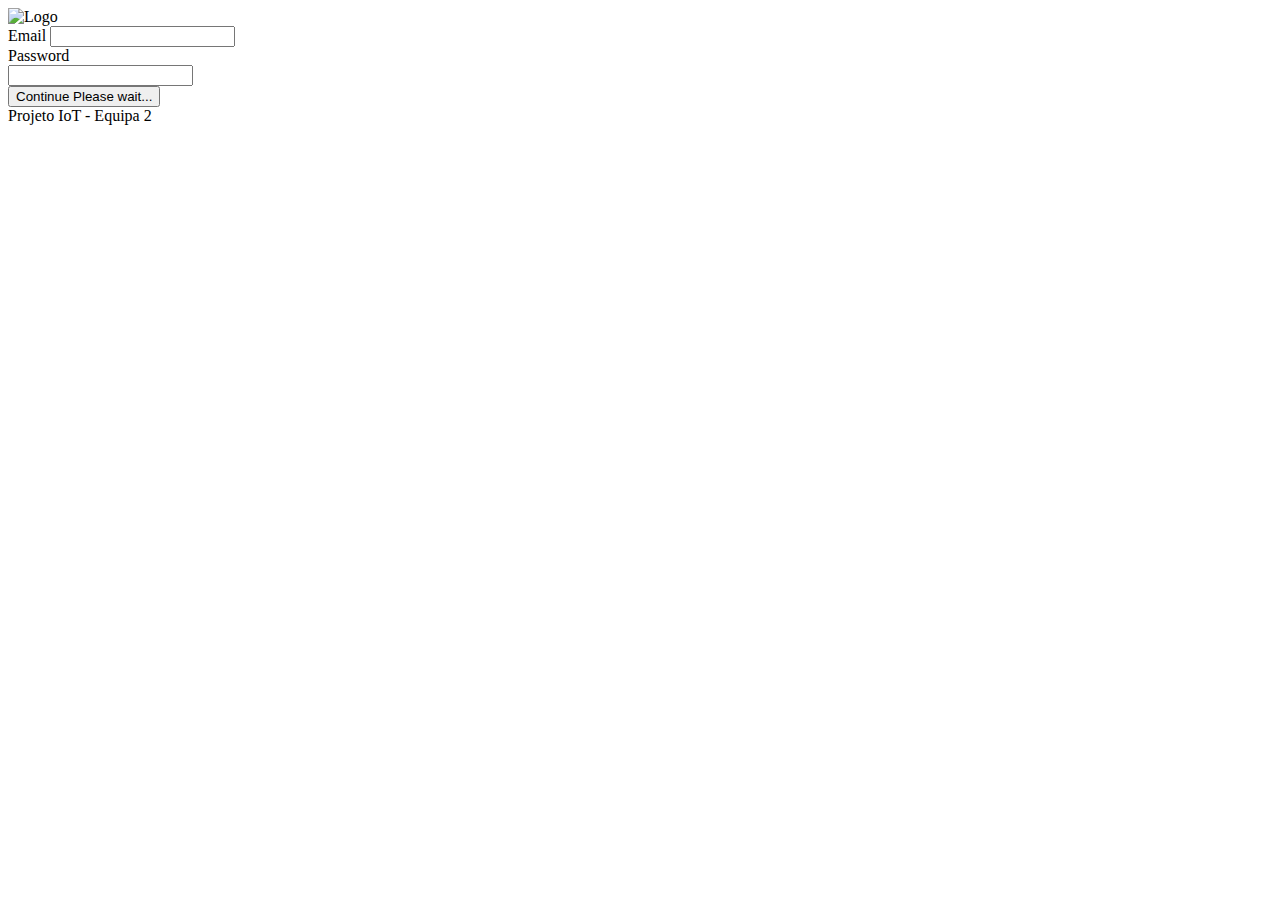
==== commit ed03439d: "ultimas mudancas frontend" ====
--- a/Projecto.IoT.Presencas/login.html
+++ b/Projecto.IoT.Presencas/login.html
@@ -6,7 +6,7 @@
     <title>Metronic - the world's #1 selling Bootstrap Admin Theme Ecosystem for HTML, Vue, React, Angular &amp; Laravel by Keenthemes</title>
     <meta charset="utf-8" />
     <link rel="canonical" href="https://preview.keenthemes.com/metronic8" />
-    <<link rel="shortcut icon" href="assets/media/Logo.jpg" />
+    <link rel="shortcut icon" href="assets/media/Logo.jpg" />
     <!--begin::Fonts-->
     <link rel="stylesheet" href="https://fonts.googleapis.com/css?family=Poppins:300,400,500,600,700" />
     <!--end::Fonts-->
@@ -24,7 +24,7 @@
     <!--begin::Root-->
     <div class="d-flex flex-column flex-root">
         <!--begin::Authentication - Sign-in -->
-        <div class="d-flex flex-column flex-column-fluid bgi-position-y-bottom position-x-center bgi-no-repeat bgi-size-contain bgi-attachment-fixed" style="background-image: url(assets/media/illustrations/sketchy-1/14.png">
+        <div class="d-flex flex-column flex-column-fluid bgi-position-y-bottom position-x-center bgi-no-repeat bgi-size-contain bgi-attachment-fixed" style="background-image: url(assets/media/14.png">
             <!--begin::Content-->
             <div class="d-flex flex-center flex-column flex-column-fluid p-10 pb-lg-20">
                 <!--begin::Wrapper-->
--- a/Projecto.IoT.Presencas/assets/css/style.bundle.css
+++ b/Projecto.IoT.Presencas/assets/css/style.bundle.css
@@ -1 +1 @@
-@charset "UTF-8";:root{--bs-blue:#009ef6;--bs-indigo:#6610f2;--bs-purple:#6f42c1;--bs-pink:#d63384;--bs-red:#dc3545;--bs-orange:#fd7e14;--bs-yellow:#ffc107;--bs-green:#198754;--bs-teal:#20c997;--bs-cyan:#0dcaf0;--bs-gray:#7E8299;--bs-gray-dark:#3F4254;--bs-gray-100:#F5F8FA;--bs-gray-200:#EFF2F5;--bs-gray-300:#E4E6EF;--bs-gray-400:#B5B5C3;--bs-gray-500:#A1A5B7;--bs-gray-600:#7E8299;--bs-gray-700:#5E6278;--bs-gray-800:#3F4254;--bs-gray-900:#181C32;--bs-white:#ffffff;--bs-light:#F5F8FA;--bs-primary:#009EF7;--bs-secondary:#E4E6EF;--bs-success:#50CD89;--bs-info:#7239EA;--bs-warning:#FFC700;--bs-danger:#F1416C;--bs-dark:#181C32;--bs-white-rgb:255,255,255;--bs-light-rgb:245,248,250;--bs-primary-rgb:0,158,247;--bs-secondary-rgb:228,230,239;--bs-success-rgb:80,205,137;--bs-info-rgb:114,57,234;--bs-warning-rgb:255,199,0;--bs-danger-rgb:241,65,108;--bs-dark-rgb:24,28,50;--bs-white-rgb:255,255,255;--bs-black-rgb:0,0,0;--bs-body-color-rgb:24,28,50;--bs-body-bg-rgb:255,255,255;--bs-font-sans-serif:Poppins,Helvetica,"sans-serif";--bs-font-monospace:SFMono-Regular,Menlo,Monaco,Consolas,"Liberation Mono","Courier New",monospace;--bs-gradient:linear-gradient(180deg, rgba(255, 255, 255, 0.15), rgba(255, 255, 255, 0));--bs-body-font-family:var(--bs-font-sans-serif);--bs-body-font-size:1rem;--bs-body-font-weight:400;--bs-body-line-height:1.5;--bs-body-color:#181C32;--bs-body-bg:#ffffff}*,::after,::before{box-sizing:border-box}body{margin:0;font-family:var(--bs-body-font-family);font-size:var(--bs-body-font-size);font-weight:var(--bs-body-font-weight);line-height:var(--bs-body-line-height);color:var(--bs-body-color);text-align:var(--bs-body-text-align);background-color:var(--bs-body-bg);-webkit-text-size-adjust:100%;-webkit-tap-highlight-color:transparent}hr{margin:1rem 0;color:inherit;background-color:currentColor;border:0;opacity:.25}hr:not([size]){height:1px}.h1,.h2,.h3,.h4,.h5,.h6,h1,h2,h3,h4,h5,h6{margin-top:0;margin-bottom:.5rem;font-weight:600;line-height:1.2;color:#181c32}.h1,h1{font-size:calc(1.3rem + .6vw)}@media (min-width:1200px){.h1,h1{font-size:1.75rem}}.h2,h2{font-size:calc(1.275rem + .3vw)}@media (min-width:1200px){.h2,h2{font-size:1.5rem}}.h3,h3{font-size:calc(1.26rem + .12vw)}@media (min-width:1200px){.h3,h3{font-size:1.35rem}}.h4,h4{font-size:1.25rem}.h5,h5{font-size:1.15rem}.h6,h6{font-size:1.075rem}p{margin-top:0;margin-bottom:1rem}abbr[data-bs-original-title],abbr[title]{text-decoration:underline dotted;cursor:help;text-decoration-skip-ink:none}address{margin-bottom:1rem;font-style:normal;line-height:inherit}ol,ul{padding-left:2rem}dl,ol,ul{margin-top:0;margin-bottom:1rem}ol ol,ol ul,ul ol,ul ul{margin-bottom:0}dt{font-weight:500}dd{margin-bottom:.5rem;margin-left:0}blockquote{margin:0 0 1rem}b,strong{font-weight:600}.small,small{font-size:.875em}.mark,mark{padding:.2em;background-color:#fcf8e3}sub,sup{position:relative;font-size:.75em;line-height:0;vertical-align:baseline}sub{bottom:-.25em}sup{top:-.5em}a{color:#009ef7;text-decoration:none}a:hover{color:#006dab;text-decoration:underline}a:not([href]):not([class]),a:not([href]):not([class]):hover{color:inherit;text-decoration:none}code,kbd,pre,samp{font-family:var(--bs-font-monospace);font-size:1em;direction:ltr;unicode-bidi:bidi-override}pre{display:block;margin-top:0;margin-bottom:1rem;overflow:auto;font-size:.875em}pre code{font-size:inherit;color:inherit;word-break:normal}code{font-size:.875em;color:#b93993;word-wrap:break-word}a>code{color:inherit}kbd{padding:.2rem .4rem;font-size:.875em;color:#fff;background-color:#181c32;border-radius:.325rem}kbd kbd{padding:0;font-size:1em;font-weight:500}figure{margin:0 0 1rem}img,svg{vertical-align:middle}table{caption-side:bottom;border-collapse:collapse}caption{padding-top:.75rem;padding-bottom:.75rem;color:#a1a5b7;text-align:left}th{text-align:inherit;text-align:-webkit-match-parent}tbody,td,tfoot,th,thead,tr{border-color:inherit;border-style:solid;border-width:0}label{display:inline-block}button{border-radius:0}button:focus:not(:focus-visible){outline:0}button,input,optgroup,select,textarea{margin:0;font-family:inherit;font-size:inherit;line-height:inherit}button,select{text-transform:none}[role=button]{cursor:pointer}select{word-wrap:normal}select:disabled{opacity:1}[list]::-webkit-calendar-picker-indicator{display:none}[type=button],[type=reset],[type=submit],button{-webkit-appearance:button}[type=button]:not(:disabled),[type=reset]:not(:disabled),[type=submit]:not(:disabled),button:not(:disabled){cursor:pointer}::-moz-focus-inner{padding:0;border-style:none}textarea{resize:vertical}fieldset{min-width:0;padding:0;margin:0;border:0}legend{float:left;width:100%;padding:0;margin-bottom:.5rem;font-size:calc(1.275rem + .3vw);line-height:inherit}@media (min-width:1200px){legend{font-size:1.5rem}}legend+*{clear:left}::-webkit-datetime-edit-day-field,::-webkit-datetime-edit-fields-wrapper,::-webkit-datetime-edit-hour-field,::-webkit-datetime-edit-minute,::-webkit-datetime-edit-month-field,::-webkit-datetime-edit-text,::-webkit-datetime-edit-year-field{padding:0}::-webkit-inner-spin-button{height:auto}[type=search]{outline-offset:-2px;-webkit-appearance:textfield}::-webkit-search-decoration{-webkit-appearance:none}::-webkit-color-swatch-wrapper{padding:0}::file-selector-button{font:inherit}::-webkit-file-upload-button{font:inherit;-webkit-appearance:button}output{display:inline-block}iframe{border:0}summary{display:list-item;cursor:pointer}progress{vertical-align:baseline}[hidden]{display:none!important}.lead{font-size:1.25rem;font-weight:300}.display-1{font-size:calc(1.625rem + 4.5vw);font-weight:600;line-height:1.2}@media (min-width:1200px){.display-1{font-size:5rem}}.display-2{font-size:calc(1.575rem + 3.9vw);font-weight:600;line-height:1.2}@media (min-width:1200px){.display-2{font-size:4.5rem}}.display-3{font-size:calc(1.525rem + 3.3vw);font-weight:600;line-height:1.2}@media (min-width:1200px){.display-3{font-size:4rem}}.display-4{font-size:calc(1.475rem + 2.7vw);font-weight:600;line-height:1.2}@media (min-width:1200px){.display-4{font-size:3.5rem}}.display-5{font-size:calc(1.425rem + 2.1vw);font-weight:600;line-height:1.2}@media (min-width:1200px){.display-5{font-size:3rem}}.display-6{font-size:calc(1.375rem + 1.5vw);font-weight:600;line-height:1.2}@media (min-width:1200px){.display-6{font-size:2.5rem}}.list-unstyled{padding-left:0;list-style:none}.list-inline{padding-left:0;list-style:none}.list-inline-item{display:inline-block}.list-inline-item:not(:last-child){margin-right:.5rem}.initialism{font-size:.875em;text-transform:uppercase}.blockquote{margin-bottom:1rem;font-size:1.25rem}.blockquote>:last-child{margin-bottom:0}.blockquote-footer{margin-top:-1rem;margin-bottom:1rem;font-size:.875em;color:#7e8299}.blockquote-footer::before{content:"— "}.img-fluid{max-width:100%;height:auto}.img-thumbnail{padding:.25rem;background-color:#fff;border:1px solid #e4e6ef;border-radius:.475rem;box-shadow:0 .1rem 1rem .25rem rgba(0,0,0,.05);max-width:100%;height:auto}.figure{display:inline-block}.figure-img{margin-bottom:.5rem;line-height:1}.figure-caption{font-size:.875em;color:#7e8299}.container,.container-fluid,.container-lg,.container-md,.container-sm,.container-xl,.container-xxl{width:100%;padding-right:var(--bs-gutter-x,1.5rem);padding-left:var(--bs-gutter-x,1.5rem);margin-right:auto;margin-left:auto}@media (min-width:576px){.container,.container-sm{max-width:540px}}@media (min-width:768px){.container,.container-md,.container-sm{max-width:720px}}@media (min-width:992px){.container,.container-lg,.container-md,.container-sm{max-width:960px}}@media (min-width:1200px){.container,.container-lg,.container-md,.container-sm,.container-xl{max-width:1140px}}@media (min-width:1400px){.container,.container-lg,.container-md,.container-sm,.container-xl,.container-xxl{max-width:1320px}}.row{--bs-gutter-x:1.5rem;--bs-gutter-y:0;display:flex;flex-wrap:wrap;margin-top:calc(-1 * var(--bs-gutter-y));margin-right:calc(-.5 * var(--bs-gutter-x));margin-left:calc(-.5 * var(--bs-gutter-x))}.row>*{flex-shrink:0;width:100%;max-width:100%;padding-right:calc(var(--bs-gutter-x) * .5);padding-left:calc(var(--bs-gutter-x) * .5);margin-top:var(--bs-gutter-y)}.col{flex:1 0 0%}.row-cols-auto>*{flex:0 0 auto;width:auto}.row-cols-1>*{flex:0 0 auto;width:100%}.row-cols-2>*{flex:0 0 auto;width:50%}.row-cols-3>*{flex:0 0 auto;width:33.3333333333%}.row-cols-4>*{flex:0 0 auto;width:25%}.row-cols-5>*{flex:0 0 auto;width:20%}.row-cols-6>*{flex:0 0 auto;width:16.6666666667%}.col-auto{flex:0 0 auto;width:auto}.col-1{flex:0 0 auto;width:8.33333333%}.col-2{flex:0 0 auto;width:16.66666667%}.col-3{flex:0 0 auto;width:25%}.col-4{flex:0 0 auto;width:33.33333333%}.col-5{flex:0 0 auto;width:41.66666667%}.col-6{flex:0 0 auto;width:50%}.col-7{flex:0 0 auto;width:58.33333333%}.col-8{flex:0 0 auto;width:66.66666667%}.col-9{flex:0 0 auto;width:75%}.col-10{flex:0 0 auto;width:83.33333333%}.col-11{flex:0 0 auto;width:91.66666667%}.col-12{flex:0 0 auto;width:100%}.offset-1{margin-left:8.33333333%}.offset-2{margin-left:16.66666667%}.offset-3{margin-left:25%}.offset-4{margin-left:33.33333333%}.offset-5{margin-left:41.66666667%}.offset-6{margin-left:50%}.offset-7{margin-left:58.33333333%}.offset-8{margin-left:66.66666667%}.offset-9{margin-left:75%}.offset-10{margin-left:83.33333333%}.offset-11{margin-left:91.66666667%}.g-0,.gx-0{--bs-gutter-x:0rem}.g-0,.gy-0{--bs-gutter-y:0rem}.g-1,.gx-1{--bs-gutter-x:0.25rem}.g-1,.gy-1{--bs-gutter-y:0.25rem}.g-2,.gx-2{--bs-gutter-x:0.5rem}.g-2,.gy-2{--bs-gutter-y:0.5rem}.g-3,.gx-3{--bs-gutter-x:0.75rem}.g-3,.gy-3{--bs-gutter-y:0.75rem}.g-4,.gx-4{--bs-gutter-x:1rem}.g-4,.gy-4{--bs-gutter-y:1rem}.g-5,.gx-5{--bs-gutter-x:1.25rem}.g-5,.gy-5{--bs-gutter-y:1.25rem}.g-6,.gx-6{--bs-gutter-x:1.5rem}.g-6,.gy-6{--bs-gutter-y:1.5rem}.g-7,.gx-7{--bs-gutter-x:1.75rem}.g-7,.gy-7{--bs-gutter-y:1.75rem}.g-8,.gx-8{--bs-gutter-x:2rem}.g-8,.gy-8{--bs-gutter-y:2rem}.g-9,.gx-9{--bs-gutter-x:2.25rem}.g-9,.gy-9{--bs-gutter-y:2.25rem}.g-10,.gx-10{--bs-gutter-x:2.5rem}.g-10,.gy-10{--bs-gutter-y:2.5rem}@media (min-width:576px){.col-sm{flex:1 0 0%}.row-cols-sm-auto>*{flex:0 0 auto;width:auto}.row-cols-sm-1>*{flex:0 0 auto;width:100%}.row-cols-sm-2>*{flex:0 0 auto;width:50%}.row-cols-sm-3>*{flex:0 0 auto;width:33.3333333333%}.row-cols-sm-4>*{flex:0 0 auto;width:25%}.row-cols-sm-5>*{flex:0 0 auto;width:20%}.row-cols-sm-6>*{flex:0 0 auto;width:16.6666666667%}.col-sm-auto{flex:0 0 auto;width:auto}.col-sm-1{flex:0 0 auto;width:8.33333333%}.col-sm-2{flex:0 0 auto;width:16.66666667%}.col-sm-3{flex:0 0 auto;width:25%}.col-sm-4{flex:0 0 auto;width:33.33333333%}.col-sm-5{flex:0 0 auto;width:41.66666667%}.col-sm-6{flex:0 0 auto;width:50%}.col-sm-7{flex:0 0 auto;width:58.33333333%}.col-sm-8{flex:0 0 auto;width:66.66666667%}.col-sm-9{flex:0 0 auto;width:75%}.col-sm-10{flex:0 0 auto;width:83.33333333%}.col-sm-11{flex:0 0 auto;width:91.66666667%}.col-sm-12{flex:0 0 auto;width:100%}.offset-sm-0{margin-left:0}.offset-sm-1{margin-left:8.33333333%}.offset-sm-2{margin-left:16.66666667%}.offset-sm-3{margin-left:25%}.offset-sm-4{margin-left:33.33333333%}.offset-sm-5{margin-left:41.66666667%}.offset-sm-6{margin-left:50%}.offset-sm-7{margin-left:58.33333333%}.offset-sm-8{margin-left:66.66666667%}.offset-sm-9{margin-left:75%}.offset-sm-10{margin-left:83.33333333%}.offset-sm-11{margin-left:91.66666667%}.g-sm-0,.gx-sm-0{--bs-gutter-x:0rem}.g-sm-0,.gy-sm-0{--bs-gutter-y:0rem}.g-sm-1,.gx-sm-1{--bs-gutter-x:0.25rem}.g-sm-1,.gy-sm-1{--bs-gutter-y:0.25rem}.g-sm-2,.gx-sm-2{--bs-gutter-x:0.5rem}.g-sm-2,.gy-sm-2{--bs-gutter-y:0.5rem}.g-sm-3,.gx-sm-3{--bs-gutter-x:0.75rem}.g-sm-3,.gy-sm-3{--bs-gutter-y:0.75rem}.g-sm-4,.gx-sm-4{--bs-gutter-x:1rem}.g-sm-4,.gy-sm-4{--bs-gutter-y:1rem}.g-sm-5,.gx-sm-5{--bs-gutter-x:1.25rem}.g-sm-5,.gy-sm-5{--bs-gutter-y:1.25rem}.g-sm-6,.gx-sm-6{--bs-gutter-x:1.5rem}.g-sm-6,.gy-sm-6{--bs-gutter-y:1.5rem}.g-sm-7,.gx-sm-7{--bs-gutter-x:1.75rem}.g-sm-7,.gy-sm-7{--bs-gutter-y:1.75rem}.g-sm-8,.gx-sm-8{--bs-gutter-x:2rem}.g-sm-8,.gy-sm-8{--bs-gutter-y:2rem}.g-sm-9,.gx-sm-9{--bs-gutter-x:2.25rem}.g-sm-9,.gy-sm-9{--bs-gutter-y:2.25rem}.g-sm-10,.gx-sm-10{--bs-gutter-x:2.5rem}.g-sm-10,.gy-sm-10{--bs-gutter-y:2.5rem}}@media (min-width:768px){.col-md{flex:1 0 0%}.row-cols-md-auto>*{flex:0 0 auto;width:auto}.row-cols-md-1>*{flex:0 0 auto;width:100%}.row-cols-md-2>*{flex:0 0 auto;width:50%}.row-cols-md-3>*{flex:0 0 auto;width:33.3333333333%}.row-cols-md-4>*{flex:0 0 auto;width:25%}.row-cols-md-5>*{flex:0 0 auto;width:20%}.row-cols-md-6>*{flex:0 0 auto;width:16.6666666667%}.col-md-auto{flex:0 0 auto;width:auto}.col-md-1{flex:0 0 auto;width:8.33333333%}.col-md-2{flex:0 0 auto;width:16.66666667%}.col-md-3{flex:0 0 auto;width:25%}.col-md-4{flex:0 0 auto;width:33.33333333%}.col-md-5{flex:0 0 auto;width:41.66666667%}.col-md-6{flex:0 0 auto;width:50%}.col-md-7{flex:0 0 auto;width:58.33333333%}.col-md-8{flex:0 0 auto;width:66.66666667%}.col-md-9{flex:0 0 auto;width:75%}.col-md-10{flex:0 0 auto;width:83.33333333%}.col-md-11{flex:0 0 auto;width:91.66666667%}.col-md-12{flex:0 0 auto;width:100%}.offset-md-0{margin-left:0}.offset-md-1{margin-left:8.33333333%}.offset-md-2{margin-left:16.66666667%}.offset-md-3{margin-left:25%}.offset-md-4{margin-left:33.33333333%}.offset-md-5{margin-left:41.66666667%}.offset-md-6{margin-left:50%}.offset-md-7{margin-left:58.33333333%}.offset-md-8{margin-left:66.66666667%}.offset-md-9{margin-left:75%}.offset-md-10{margin-left:83.33333333%}.offset-md-11{margin-left:91.66666667%}.g-md-0,.gx-md-0{--bs-gutter-x:0rem}.g-md-0,.gy-md-0{--bs-gutter-y:0rem}.g-md-1,.gx-md-1{--bs-gutter-x:0.25rem}.g-md-1,.gy-md-1{--bs-gutter-y:0.25rem}.g-md-2,.gx-md-2{--bs-gutter-x:0.5rem}.g-md-2,.gy-md-2{--bs-gutter-y:0.5rem}.g-md-3,.gx-md-3{--bs-gutter-x:0.75rem}.g-md-3,.gy-md-3{--bs-gutter-y:0.75rem}.g-md-4,.gx-md-4{--bs-gutter-x:1rem}.g-md-4,.gy-md-4{--bs-gutter-y:1rem}.g-md-5,.gx-md-5{--bs-gutter-x:1.25rem}.g-md-5,.gy-md-5{--bs-gutter-y:1.25rem}.g-md-6,.gx-md-6{--bs-gutter-x:1.5rem}.g-md-6,.gy-md-6{--bs-gutter-y:1.5rem}.g-md-7,.gx-md-7{--bs-gutter-x:1.75rem}.g-md-7,.gy-md-7{--bs-gutter-y:1.75rem}.g-md-8,.gx-md-8{--bs-gutter-x:2rem}.g-md-8,.gy-md-8{--bs-gutter-y:2rem}.g-md-9,.gx-md-9{--bs-gutter-x:2.25rem}.g-md-9,.gy-md-9{--bs-gutter-y:2.25rem}.g-md-10,.gx-md-10{--bs-gutter-x:2.5rem}.g-md-10,.gy-md-10{--bs-gutter-y:2.5rem}}@media (min-width:992px){.col-lg{flex:1 0 0%}.row-cols-lg-auto>*{flex:0 0 auto;width:auto}.row-cols-lg-1>*{flex:0 0 auto;width:100%}.row-cols-lg-2>*{flex:0 0 auto;width:50%}.row-cols-lg-3>*{flex:0 0 auto;width:33.3333333333%}.row-cols-lg-4>*{flex:0 0 auto;width:25%}.row-cols-lg-5>*{flex:0 0 auto;width:20%}.row-cols-lg-6>*{flex:0 0 auto;width:16.6666666667%}.col-lg-auto{flex:0 0 auto;width:auto}.col-lg-1{flex:0 0 auto;width:8.33333333%}.col-lg-2{flex:0 0 auto;width:16.66666667%}.col-lg-3{flex:0 0 auto;width:25%}.col-lg-4{flex:0 0 auto;width:33.33333333%}.col-lg-5{flex:0 0 auto;width:41.66666667%}.col-lg-6{flex:0 0 auto;width:50%}.col-lg-7{flex:0 0 auto;width:58.33333333%}.col-lg-8{flex:0 0 auto;width:66.66666667%}.col-lg-9{flex:0 0 auto;width:75%}.col-lg-10{flex:0 0 auto;width:83.33333333%}.col-lg-11{flex:0 0 auto;width:91.66666667%}.col-lg-12{flex:0 0 auto;width:100%}.offset-lg-0{margin-left:0}.offset-lg-1{margin-left:8.33333333%}.offset-lg-2{margin-left:16.66666667%}.offset-lg-3{margin-left:25%}.offset-lg-4{margin-left:33.33333333%}.offset-lg-5{margin-left:41.66666667%}.offset-lg-6{margin-left:50%}.offset-lg-7{margin-left:58.33333333%}.offset-lg-8{margin-left:66.66666667%}.offset-lg-9{margin-left:75%}.offset-lg-10{margin-left:83.33333333%}.offset-lg-11{margin-left:91.66666667%}.g-lg-0,.gx-lg-0{--bs-gutter-x:0rem}.g-lg-0,.gy-lg-0{--bs-gutter-y:0rem}.g-lg-1,.gx-lg-1{--bs-gutter-x:0.25rem}.g-lg-1,.gy-lg-1{--bs-gutter-y:0.25rem}.g-lg-2,.gx-lg-2{--bs-gutter-x:0.5rem}.g-lg-2,.gy-lg-2{--bs-gutter-y:0.5rem}.g-lg-3,.gx-lg-3{--bs-gutter-x:0.75rem}.g-lg-3,.gy-lg-3{--bs-gutter-y:0.75rem}.g-lg-4,.gx-lg-4{--bs-gutter-x:1rem}.g-lg-4,.gy-lg-4{--bs-gutter-y:1rem}.g-lg-5,.gx-lg-5{--bs-gutter-x:1.25rem}.g-lg-5,.gy-lg-5{--bs-gutter-y:1.25rem}.g-lg-6,.gx-lg-6{--bs-gutter-x:1.5rem}.g-lg-6,.gy-lg-6{--bs-gutter-y:1.5rem}.g-lg-7,.gx-lg-7{--bs-gutter-x:1.75rem}.g-lg-7,.gy-lg-7{--bs-gutter-y:1.75rem}.g-lg-8,.gx-lg-8{--bs-gutter-x:2rem}.g-lg-8,.gy-lg-8{--bs-gutter-y:2rem}.g-lg-9,.gx-lg-9{--bs-gutter-x:2.25rem}.g-lg-9,.gy-lg-9{--bs-gutter-y:2.25rem}.g-lg-10,.gx-lg-10{--bs-gutter-x:2.5rem}.g-lg-10,.gy-lg-10{--bs-gutter-y:2.5rem}}@media (min-width:1200px){.col-xl{flex:1 0 0%}.row-cols-xl-auto>*{flex:0 0 auto;width:auto}.row-cols-xl-1>*{flex:0 0 auto;width:100%}.row-cols-xl-2>*{flex:0 0 auto;width:50%}.row-cols-xl-3>*{flex:0 0 auto;width:33.3333333333%}.row-cols-xl-4>*{flex:0 0 auto;width:25%}.row-cols-xl-5>*{flex:0 0 auto;width:20%}.row-cols-xl-6>*{flex:0 0 auto;width:16.6666666667%}.col-xl-auto{flex:0 0 auto;width:auto}.col-xl-1{flex:0 0 auto;width:8.33333333%}.col-xl-2{flex:0 0 auto;width:16.66666667%}.col-xl-3{flex:0 0 auto;width:25%}.col-xl-4{flex:0 0 auto;width:33.33333333%}.col-xl-5{flex:0 0 auto;width:41.66666667%}.col-xl-6{flex:0 0 auto;width:50%}.col-xl-7{flex:0 0 auto;width:58.33333333%}.col-xl-8{flex:0 0 auto;width:66.66666667%}.col-xl-9{flex:0 0 auto;width:75%}.col-xl-10{flex:0 0 auto;width:83.33333333%}.col-xl-11{flex:0 0 auto;width:91.66666667%}.col-xl-12{flex:0 0 auto;width:100%}.offset-xl-0{margin-left:0}.offset-xl-1{margin-left:8.33333333%}.offset-xl-2{margin-left:16.66666667%}.offset-xl-3{margin-left:25%}.offset-xl-4{margin-left:33.33333333%}.offset-xl-5{margin-left:41.66666667%}.offset-xl-6{margin-left:50%}.offset-xl-7{margin-left:58.33333333%}.offset-xl-8{margin-left:66.66666667%}.offset-xl-9{margin-left:75%}.offset-xl-10{margin-left:83.33333333%}.offset-xl-11{margin-left:91.66666667%}.g-xl-0,.gx-xl-0{--bs-gutter-x:0rem}.g-xl-0,.gy-xl-0{--bs-gutter-y:0rem}.g-xl-1,.gx-xl-1{--bs-gutter-x:0.25rem}.g-xl-1,.gy-xl-1{--bs-gutter-y:0.25rem}.g-xl-2,.gx-xl-2{--bs-gutter-x:0.5rem}.g-xl-2,.gy-xl-2{--bs-gutter-y:0.5rem}.g-xl-3,.gx-xl-3{--bs-gutter-x:0.75rem}.g-xl-3,.gy-xl-3{--bs-gutter-y:0.75rem}.g-xl-4,.gx-xl-4{--bs-gutter-x:1rem}.g-xl-4,.gy-xl-4{--bs-gutter-y:1rem}.g-xl-5,.gx-xl-5{--bs-gutter-x:1.25rem}.g-xl-5,.gy-xl-5{--bs-gutter-y:1.25rem}.g-xl-6,.gx-xl-6{--bs-gutter-x:1.5rem}.g-xl-6,.gy-xl-6{--bs-gutter-y:1.5rem}.g-xl-7,.gx-xl-7{--bs-gutter-x:1.75rem}.g-xl-7,.gy-xl-7{--bs-gutter-y:1.75rem}.g-xl-8,.gx-xl-8{--bs-gutter-x:2rem}.g-xl-8,.gy-xl-8{--bs-gutter-y:2rem}.g-xl-9,.gx-xl-9{--bs-gutter-x:2.25rem}.g-xl-9,.gy-xl-9{--bs-gutter-y:2.25rem}.g-xl-10,.gx-xl-10{--bs-gutter-x:2.5rem}.g-xl-10,.gy-xl-10{--bs-gutter-y:2.5rem}}@media (min-width:1400px){.col-xxl{flex:1 0 0%}.row-cols-xxl-auto>*{flex:0 0 auto;width:auto}.row-cols-xxl-1>*{flex:0 0 auto;width:100%}.row-cols-xxl-2>*{flex:0 0 auto;width:50%}.row-cols-xxl-3>*{flex:0 0 auto;width:33.3333333333%}.row-cols-xxl-4>*{flex:0 0 auto;width:25%}.row-cols-xxl-5>*{flex:0 0 auto;width:20%}.row-cols-xxl-6>*{flex:0 0 auto;width:16.6666666667%}.col-xxl-auto{flex:0 0 auto;width:auto}.col-xxl-1{flex:0 0 auto;width:8.33333333%}.col-xxl-2{flex:0 0 auto;width:16.66666667%}.col-xxl-3{flex:0 0 auto;width:25%}.col-xxl-4{flex:0 0 auto;width:33.33333333%}.col-xxl-5{flex:0 0 auto;width:41.66666667%}.col-xxl-6{flex:0 0 auto;width:50%}.col-xxl-7{flex:0 0 auto;width:58.33333333%}.col-xxl-8{flex:0 0 auto;width:66.66666667%}.col-xxl-9{flex:0 0 auto;width:75%}.col-xxl-10{flex:0 0 auto;width:83.33333333%}.col-xxl-11{flex:0 0 auto;width:91.66666667%}.col-xxl-12{flex:0 0 auto;width:100%}.offset-xxl-0{margin-left:0}.offset-xxl-1{margin-left:8.33333333%}.offset-xxl-2{margin-left:16.66666667%}.offset-xxl-3{margin-left:25%}.offset-xxl-4{margin-left:33.33333333%}.offset-xxl-5{margin-left:41.66666667%}.offset-xxl-6{margin-left:50%}.offset-xxl-7{margin-left:58.33333333%}.offset-xxl-8{margin-left:66.66666667%}.offset-xxl-9{margin-left:75%}.offset-xxl-10{margin-left:83.33333333%}.offset-xxl-11{margin-left:91.66666667%}.g-xxl-0,.gx-xxl-0{--bs-gutter-x:0rem}.g-xxl-0,.gy-xxl-0{--bs-gutter-y:0rem}.g-xxl-1,.gx-xxl-1{--bs-gutter-x:0.25rem}.g-xxl-1,.gy-xxl-1{--bs-gutter-y:0.25rem}.g-xxl-2,.gx-xxl-2{--bs-gutter-x:0.5rem}.g-xxl-2,.gy-xxl-2{--bs-gutter-y:0.5rem}.g-xxl-3,.gx-xxl-3{--bs-gutter-x:0.75rem}.g-xxl-3,.gy-xxl-3{--bs-gutter-y:0.75rem}.g-xxl-4,.gx-xxl-4{--bs-gutter-x:1rem}.g-xxl-4,.gy-xxl-4{--bs-gutter-y:1rem}.g-xxl-5,.gx-xxl-5{--bs-gutter-x:1.25rem}.g-xxl-5,.gy-xxl-5{--bs-gutter-y:1.25rem}.g-xxl-6,.gx-xxl-6{--bs-gutter-x:1.5rem}.g-xxl-6,.gy-xxl-6{--bs-gutter-y:1.5rem}.g-xxl-7,.gx-xxl-7{--bs-gutter-x:1.75rem}.g-xxl-7,.gy-xxl-7{--bs-gutter-y:1.75rem}.g-xxl-8,.gx-xxl-8{--bs-gutter-x:2rem}.g-xxl-8,.gy-xxl-8{--bs-gutter-y:2rem}.g-xxl-9,.gx-xxl-9{--bs-gutter-x:2.25rem}.g-xxl-9,.gy-xxl-9{--bs-gutter-y:2.25rem}.g-xxl-10,.gx-xxl-10{--bs-gutter-x:2.5rem}.g-xxl-10,.gy-xxl-10{--bs-gutter-y:2.5rem}}.table{--bs-table-bg:transparent;--bs-table-accent-bg:transparent;--bs-table-striped-color:#181C32;--bs-table-striped-bg:rgba(245, 248, 250, 0.75);--bs-table-active-color:#181C32;--bs-table-active-bg:#F5F8FA;--bs-table-hover-color:#181C32;--bs-table-hover-bg:#F5F8FA;width:100%;margin-bottom:1rem;color:#181c32;vertical-align:top;border-color:#eff2f5}.table>:not(caption)>*>*{padding:.75rem .75rem;background-color:var(--bs-table-bg);border-bottom-width:1px;box-shadow:inset 0 0 0 9999px var(--bs-table-accent-bg)}.table>tbody{vertical-align:inherit}.table>thead{vertical-align:bottom}.table>:not(:first-child){border-top:2px solid currentColor}.caption-top{caption-side:top}.table-sm>:not(caption)>*>*{padding:.5rem .5rem}.table-bordered>:not(caption)>*{border-width:1px 0}.table-bordered>:not(caption)>*>*{border-width:0 1px}.table-borderless>:not(caption)>*>*{border-bottom-width:0}.table-borderless>:not(:first-child){border-top-width:0}.table-striped>tbody>tr:nth-of-type(odd)>*{--bs-table-accent-bg:var(--bs-table-striped-bg);color:var(--bs-table-striped-color)}.table-active{--bs-table-accent-bg:var(--bs-table-active-bg);color:var(--bs-table-active-color)}.table-hover>tbody>tr:hover>*{--bs-table-accent-bg:var(--bs-table-hover-bg);color:var(--bs-table-hover-color)}.table-primary{--bs-table-bg:#ccecfd;--bs-table-striped-bg:#c2e0f0;--bs-table-striped-color:#000000;--bs-table-active-bg:#b8d4e4;--bs-table-active-color:#000000;--bs-table-hover-bg:#bddaea;--bs-table-hover-color:#000000;color:#000;border-color:#b8d4e4}.table-secondary{--bs-table-bg:#fafafc;--bs-table-striped-bg:#eeeeef;--bs-table-striped-color:#000000;--bs-table-active-bg:#e1e1e3;--bs-table-active-color:#000000;--bs-table-hover-bg:#e7e7e9;--bs-table-hover-color:#000000;color:#000;border-color:#e1e1e3}.table-success{--bs-table-bg:#dcf5e7;--bs-table-striped-bg:#d1e9db;--bs-table-striped-color:#000000;--bs-table-active-bg:#c6ddd0;--bs-table-active-color:#000000;--bs-table-hover-bg:#cce3d6;--bs-table-hover-color:#000000;color:#000;border-color:#c6ddd0}.table-info{--bs-table-bg:#e3d7fb;--bs-table-striped-bg:#d8ccee;--bs-table-striped-color:#000000;--bs-table-active-bg:#ccc2e2;--bs-table-active-color:#000000;--bs-table-hover-bg:#d2c7e8;--bs-table-hover-color:#000000;color:#000;border-color:#ccc2e2}.table-warning{--bs-table-bg:#fff4cc;--bs-table-striped-bg:#f2e8c2;--bs-table-striped-color:#000000;--bs-table-active-bg:#e6dcb8;--bs-table-active-color:#000000;--bs-table-hover-bg:#ece2bd;--bs-table-hover-color:#000000;color:#000;border-color:#e6dcb8}.table-danger{--bs-table-bg:#fcd9e2;--bs-table-striped-bg:#efced7;--bs-table-striped-color:#000000;--bs-table-active-bg:#e3c3cb;--bs-table-active-color:#000000;--bs-table-hover-bg:#e9c9d1;--bs-table-hover-color:#000000;color:#000;border-color:#e3c3cb}.table-light{--bs-table-bg:#F5F8FA;--bs-table-striped-bg:#e9ecee;--bs-table-striped-color:#000000;--bs-table-active-bg:#dddfe1;--bs-table-active-color:#000000;--bs-table-hover-bg:#e3e5e7;--bs-table-hover-color:#000000;color:#000;border-color:#dddfe1}.table-dark{--bs-table-bg:#181C32;--bs-table-striped-bg:#24273c;--bs-table-striped-color:#ffffff;--bs-table-active-bg:#2f3347;--bs-table-active-color:#ffffff;--bs-table-hover-bg:#292d41;--bs-table-hover-color:#ffffff;color:#fff;border-color:#2f3347}.table-responsive{overflow-x:auto;-webkit-overflow-scrolling:touch}@media (max-width:575.98px){.table-responsive-sm{overflow-x:auto;-webkit-overflow-scrolling:touch}}@media (max-width:767.98px){.table-responsive-md{overflow-x:auto;-webkit-overflow-scrolling:touch}}@media (max-width:991.98px){.table-responsive-lg{overflow-x:auto;-webkit-overflow-scrolling:touch}}@media (max-width:1199.98px){.table-responsive-xl{overflow-x:auto;-webkit-overflow-scrolling:touch}}@media (max-width:1399.98px){.table-responsive-xxl{overflow-x:auto;-webkit-overflow-scrolling:touch}}.form-label{margin-bottom:.5rem;font-size:1.05rem;font-weight:500;color:#3f4254}.col-form-label{padding-top:calc(.75rem + 1px);padding-bottom:calc(.75rem + 1px);margin-bottom:0;font-size:inherit;font-weight:500;line-height:1.5;color:#3f4254}.col-form-label-lg{padding-top:calc(.825rem + 1px);padding-bottom:calc(.825rem + 1px);font-size:1.15rem}.col-form-label-sm{padding-top:calc(.55rem + 1px);padding-bottom:calc(.55rem + 1px);font-size:.925rem}.form-text{margin-top:.5rem;font-size:.925rem;color:#a1a5b7}.form-control{display:block;width:100%;padding:.75rem 1rem;font-size:1.1rem;font-weight:500;line-height:1.5;color:#5e6278;background-color:#fff;background-clip:padding-box;border:1px solid #e4e6ef;appearance:none;border-radius:.475rem;box-shadow:inset 0 1px 2px rgba(0,0,0,.075);transition:border-color .15s ease-in-out,box-shadow .15s ease-in-out}@media (prefers-reduced-motion:reduce){.form-control{transition:none}}.form-control[type=file]{overflow:hidden}.form-control[type=file]:not(:disabled):not([readonly]){cursor:pointer}.form-control:focus{color:#5e6278;background-color:#fff;border-color:#b5b5c3;outline:0;box-shadow:inset 0 1px 2px rgba(0,0,0,.075),0 0 0 .25rem rgba(0,158,247,.25)}.form-control::-webkit-date-and-time-value{height:1.5em}.form-control::placeholder{color:#a1a5b7;opacity:1}.form-control:disabled,.form-control[readonly]{background-color:#eff2f5;opacity:1}.form-control::file-selector-button{padding:.75rem 1rem;margin:-.75rem -1rem;margin-inline-end:1rem;color:#5e6278;background-color:#f5f8fa;pointer-events:none;border-color:inherit;border-style:solid;border-width:0;border-inline-end-width:1px;border-radius:0;transition:color .15s ease-in-out,background-color .15s ease-in-out,border-color .15s ease-in-out,box-shadow .15s ease-in-out}@media (prefers-reduced-motion:reduce){.form-control::file-selector-button{transition:none}}.form-control:hover:not(:disabled):not([readonly])::file-selector-button{background-color:#e9ecee}.form-control::-webkit-file-upload-button{padding:.75rem 1rem;margin:-.75rem -1rem;margin-inline-end:1rem;color:#5e6278;background-color:#f5f8fa;pointer-events:none;border-color:inherit;border-style:solid;border-width:0;border-inline-end-width:1px;border-radius:0;transition:color .15s ease-in-out,background-color .15s ease-in-out,border-color .15s ease-in-out,box-shadow .15s ease-in-out}@media (prefers-reduced-motion:reduce){.form-control::-webkit-file-upload-button{transition:none}}.form-control:hover:not(:disabled):not([readonly])::-webkit-file-upload-button{background-color:#e9ecee}.form-control-plaintext{display:block;width:100%;padding:.75rem 0;margin-bottom:0;line-height:1.5;color:#5e6278;background-color:transparent;border:solid transparent;border-width:1px 0}.form-control-plaintext.form-control-lg,.form-control-plaintext.form-control-sm{padding-right:0;padding-left:0}.form-control-sm{min-height:calc(1.5em + 1.1rem + 2px);padding:.55rem .75rem;font-size:.925rem;border-radius:.325rem}.form-control-sm::file-selector-button{padding:.55rem .75rem;margin:-.55rem -.75rem;margin-inline-end:.75rem}.form-control-sm::-webkit-file-upload-button{padding:.55rem .75rem;margin:-.55rem -.75rem;margin-inline-end:.75rem}.form-control-lg{min-height:calc(1.5em + 1.65rem + 2px);padding:.825rem 1.5rem;font-size:1.15rem;border-radius:.625rem}.form-control-lg::file-selector-button{padding:.825rem 1.5rem;margin:-.825rem -1.5rem;margin-inline-end:1.5rem}.form-control-lg::-webkit-file-upload-button{padding:.825rem 1.5rem;margin:-.825rem -1.5rem;margin-inline-end:1.5rem}textarea.form-control{min-height:calc(1.5em + 1.5rem + 2px)}textarea.form-control-sm{min-height:calc(1.5em + 1.1rem + 2px)}textarea.form-control-lg{min-height:calc(1.5em + 1.65rem + 2px)}.form-control-color{width:3rem;height:auto;padding:.75rem}.form-control-color:not(:disabled):not([readonly]){cursor:pointer}.form-control-color::-moz-color-swatch{height:1.5em;border-radius:.475rem}.form-control-color::-webkit-color-swatch{height:1.5em;border-radius:.475rem}.form-select{display:block;width:100%;padding:.75rem 3rem .75rem 1rem;-moz-padding-start:calc(1rem - 3px);font-size:1.1rem;font-weight:500;line-height:1.5;color:#5e6278;background-color:#fff;background-image:url("data:image/svg+xml,%3csvg xmlns='http://www.w3.org/2000/svg' viewBox='0 0 16 16'%3e%3cpath fill='none' stroke='%237E8299' stroke-linecap='round' stroke-linejoin='round' stroke-width='2' d='M2 5l6 6 6-6'/%3e%3c/svg%3e");background-repeat:no-repeat;background-position:right 1rem center;background-size:16px 12px;border:1px solid #e4e6ef;border-radius:.475rem;box-shadow:inset 0 1px 2px rgba(0,0,0,.075);transition:border-color .15s ease-in-out,box-shadow .15s ease-in-out;appearance:none}@media (prefers-reduced-motion:reduce){.form-select{transition:none}}.form-select:focus{border-color:#b5b5c3;outline:0;box-shadow:inset 0 1px 2px rgba(0,0,0,.075),0 0 0 .25rem rgba(0,158,247,.25)}.form-select[multiple],.form-select[size]:not([size="1"]){padding-right:1rem;background-image:none}.form-select:disabled{background-color:#eff2f5}.form-select:-moz-focusring{color:transparent;text-shadow:0 0 0 #5e6278}.form-select-sm{padding-top:.55rem;padding-bottom:.55rem;padding-left:.75rem;font-size:.925rem;border-radius:.325rem}.form-select-lg{padding-top:.825rem;padding-bottom:.825rem;padding-left:1.5rem;font-size:1.15rem;border-radius:.625rem}.form-check{display:block;min-height:1.5rem;padding-left:2.25rem;margin-bottom:.125rem}.form-check .form-check-input{float:left;margin-left:-2.25rem}.form-check-input{width:1.75rem;height:1.75rem;margin-top:-.125rem;vertical-align:top;background-color:#fff;background-repeat:no-repeat;background-position:center;background-size:contain;border:1px solid rgba(0,0,0,.25);appearance:none;color-adjust:exact;transition:background-color .15s ease-in-out,background-position .15s ease-in-out,border-color .15s ease-in-out,box-shadow .15s ease-in-out}@media (prefers-reduced-motion:reduce){.form-check-input{transition:none}}.form-check-input[type=checkbox]{border-radius:.45em}.form-check-input[type=radio]{border-radius:50%}.form-check-input:active{filter:brightness(90%)}.form-check-input:focus{border-color:#b5b5c3;outline:0;box-shadow:none}.form-check-input:checked{background-color:#009ef7;border-color:#009ef7}.form-check-input:checked[type=checkbox]{background-image:url("data:image/svg+xml,%3csvg xmlns='http://www.w3.org/2000/svg' viewBox='0 0 13 11' width='13' height='11' fill='none'%3e%3cpath d='M11.0426 1.02893C11.3258 0.695792 11.8254 0.655283 12.1585 0.938451C12.4917 1.22162 12.5322 1.72124 12.249 2.05437L5.51985 9.97104C5.23224 10.3094 4.72261 10.3451 4.3907 10.05L0.828197 6.88335C0.50141 6.59288 0.471975 6.09249 0.762452 5.7657C1.05293 5.43891 1.55332 5.40948 1.88011 5.69995L4.83765 8.32889L11.0426 1.02893Z' fill='%23FFFFFF'/%3e%3c/svg%3e")}.form-check-input:checked[type=radio]{background-image:url("data:image/svg+xml,%3csvg xmlns='http://www.w3.org/2000/svg' viewBox='-4 -4 8 8'%3e%3ccircle r='2' fill='%23FFFFFF'/%3e%3c/svg%3e")}.form-check-input[type=checkbox]:indeterminate{background-color:#009ef7;border-color:#009ef7;background-image:url("data:image/svg+xml,%3csvg xmlns='http://www.w3.org/2000/svg' viewBox='0 0 20 20'%3e%3cpath fill='none' stroke='%23FFFFFF' stroke-linecap='round' stroke-linejoin='round' stroke-width='3' d='M6 10h8'/%3e%3c/svg%3e")}.form-check-input:disabled{pointer-events:none;filter:none;opacity:.5}.form-check-input:disabled~.form-check-label,.form-check-input[disabled]~.form-check-label{opacity:.5}.form-switch{padding-left:3.75rem}.form-switch .form-check-input{width:3.25rem;margin-left:-3.75rem;background-image:url("data:image/svg+xml,%3csvg xmlns='http://www.w3.org/2000/svg' viewBox='-4 -4 8 8'%3e%3ccircle r='3' fill='rgba%280, 0, 0, 0.25%29'/%3e%3c/svg%3e");background-position:left center;border-radius:3.25rem;transition:background-position .15s ease-in-out}@media (prefers-reduced-motion:reduce){.form-switch .form-check-input{transition:none}}.form-switch .form-check-input:focus{background-image:url("data:image/svg+xml,%3csvg xmlns='http://www.w3.org/2000/svg' viewBox='-4 -4 8 8'%3e%3ccircle r='3' fill='%23B5B5C3'/%3e%3c/svg%3e")}.form-switch .form-check-input:checked{background-position:right center;background-image:url("data:image/svg+xml,%3csvg xmlns='http://www.w3.org/2000/svg' viewBox='-4 -4 8 8'%3e%3ccircle r='3' fill='%23FFFFFF'/%3e%3c/svg%3e")}.form-check-inline{display:inline-block;margin-right:1rem}.btn-check{position:absolute;clip:rect(0,0,0,0);pointer-events:none}.btn-check:disabled+.btn,.btn-check[disabled]+.btn{pointer-events:none;filter:none;opacity:.6}.form-range{width:100%;height:1.5rem;padding:0;background-color:transparent;appearance:none}.form-range:focus{outline:0}.form-range:focus::-webkit-slider-thumb{box-shadow:0 0 0 1px #fff,0 0 0 .25rem rgba(0,158,247,.25)}.form-range:focus::-moz-range-thumb{box-shadow:0 0 0 1px #fff,0 0 0 .25rem rgba(0,158,247,.25)}.form-range::-moz-focus-outer{border:0}.form-range::-webkit-slider-thumb{width:1rem;height:1rem;margin-top:-.25rem;background-color:#009ef7;border:0;border-radius:1rem;box-shadow:0 .1rem .25rem rgba(0,0,0,.1);transition:background-color .15s ease-in-out,border-color .15s ease-in-out,box-shadow .15s ease-in-out;appearance:none}@media (prefers-reduced-motion:reduce){.form-range::-webkit-slider-thumb{transition:none}}.form-range::-webkit-slider-thumb:active{background-color:#b3e2fd}.form-range::-webkit-slider-runnable-track{width:100%;height:.5rem;color:transparent;cursor:pointer;background-color:#e4e6ef;border-color:transparent;border-radius:0;box-shadow:inset 0 1px 2px rgba(0,0,0,.075)}.form-range::-moz-range-thumb{width:1rem;height:1rem;background-color:#009ef7;border:0;border-radius:1rem;box-shadow:0 .1rem .25rem rgba(0,0,0,.1);transition:background-color .15s ease-in-out,border-color .15s ease-in-out,box-shadow .15s ease-in-out;appearance:none}@media (prefers-reduced-motion:reduce){.form-range::-moz-range-thumb{transition:none}}.form-range::-moz-range-thumb:active{background-color:#b3e2fd}.form-range::-moz-range-track{width:100%;height:.5rem;color:transparent;cursor:pointer;background-color:#e4e6ef;border-color:transparent;border-radius:0;box-shadow:inset 0 1px 2px rgba(0,0,0,.075)}.form-range:disabled{pointer-events:none}.form-range:disabled::-webkit-slider-thumb{background-color:#a1a5b7}.form-range:disabled::-moz-range-thumb{background-color:#a1a5b7}.form-floating{position:relative}.form-floating>.form-control,.form-floating>.form-select{height:add(3.75rem,2px);line-height:1.25}.form-floating>label{position:absolute;top:0;left:0;height:100%;padding:1rem 1rem;pointer-events:none;border:1px solid transparent;transform-origin:0 0;transition:opacity .1s ease-in-out,transform .1s ease-in-out}@media (prefers-reduced-motion:reduce){.form-floating>label{transition:none}}.form-floating>.form-control{padding:1rem 1rem}.form-floating>.form-control::placeholder{color:transparent}.form-floating>.form-control:focus,.form-floating>.form-control:not(:placeholder-shown){padding-top:2.15rem;padding-bottom:.625rem}.form-floating>.form-control:-webkit-autofill{padding-top:2.15rem;padding-bottom:.625rem}.form-floating>.form-select{padding-top:2.15rem;padding-bottom:.625rem}.form-floating>.form-control:focus~label,.form-floating>.form-control:not(:placeholder-shown)~label,.form-floating>.form-select~label{opacity:.65;transform:scale(.85) translateY(-.5rem) translateX(.15rem)}.form-floating>.form-control:-webkit-autofill~label{opacity:.65;transform:scale(.85) translateY(-.5rem) translateX(.15rem)}.input-group{position:relative;display:flex;flex-wrap:wrap;align-items:stretch;width:100%}.input-group>.form-control,.input-group>.form-select{position:relative;flex:1 1 auto;width:1%;min-width:0}.input-group>.form-control:focus,.input-group>.form-select:focus{z-index:3}.input-group .btn{position:relative;z-index:2}.input-group .btn:focus{z-index:3}.input-group-text{display:flex;align-items:center;padding:.75rem 1rem;font-size:1.1rem;font-weight:500;line-height:1.5;color:#3f4254;text-align:center;white-space:nowrap;background-color:#f5f8fa;border:1px solid #e4e6ef;border-radius:.475rem}.input-group-lg>.btn,.input-group-lg>.form-control,.input-group-lg>.form-select,.input-group-lg>.input-group-text{padding:.825rem 1.5rem;font-size:1.15rem;border-radius:.625rem}.input-group-sm>.btn,.input-group-sm>.form-control,.input-group-sm>.form-select,.input-group-sm>.input-group-text{padding:.55rem .75rem;font-size:.925rem;border-radius:.325rem}.input-group-lg>.form-select,.input-group-sm>.form-select{padding-right:4rem}.input-group:not(.has-validation)>.dropdown-toggle:nth-last-child(n+3),.input-group:not(.has-validation)>:not(:last-child):not(.dropdown-toggle):not(.dropdown-menu){border-top-right-radius:0;border-bottom-right-radius:0}.input-group.has-validation>.dropdown-toggle:nth-last-child(n+4),.input-group.has-validation>:nth-last-child(n+3):not(.dropdown-toggle):not(.dropdown-menu){border-top-right-radius:0;border-bottom-right-radius:0}.input-group>:not(:first-child):not(.dropdown-menu):not(.valid-tooltip):not(.valid-feedback):not(.invalid-tooltip):not(.invalid-feedback){margin-left:-1px;border-top-left-radius:0;border-bottom-left-radius:0}.valid-feedback{display:none;width:100%;margin-top:.5rem;font-size:.925rem;color:#50cd89}.valid-tooltip{position:absolute;top:100%;z-index:5;display:none;max-width:100%;padding:.75rem 1rem;margin-top:.1rem;font-size:.925rem;color:#000;background-color:#50cd89;border-radius:.475rem}.is-valid~.valid-feedback,.is-valid~.valid-tooltip,.was-validated :valid~.valid-feedback,.was-validated :valid~.valid-tooltip{display:block}.form-control.is-valid,.was-validated .form-control:valid{border-color:#50cd89;padding-right:calc(1.5em + 1.5rem);background-image:url("data:image/svg+xml,%3csvg xmlns='http://www.w3.org/2000/svg' viewBox='0 0 8 8'%3e%3cpath fill='%2350CD89' d='M2.3 6.73L.6 4.53c-.4-1.04.46-1.4 1.1-.8l1.1 1.4 3.4-3.8c.6-.63 1.6-.27 1.2.7l-4 4.6c-.43.5-.8.4-1.1.1z'/%3e%3c/svg%3e");background-repeat:no-repeat;background-position:right calc(.375em + .375rem) center;background-size:calc(.75em + .75rem) calc(.75em + .75rem)}.form-control.is-valid:focus,.was-validated .form-control:valid:focus{border-color:#50cd89;box-shadow:0 0 0 .25rem rgba(80,205,137,.25)}.was-validated textarea.form-control:valid,textarea.form-control.is-valid{padding-right:calc(1.5em + 1.5rem);background-position:top calc(.375em + .375rem) right calc(.375em + .375rem)}.form-select.is-valid,.was-validated .form-select:valid{border-color:#50cd89}.form-select.is-valid:not([multiple]):not([size]),.form-select.is-valid:not([multiple])[size="1"],.was-validated .form-select:valid:not([multiple]):not([size]),.was-validated .form-select:valid:not([multiple])[size="1"]{padding-right:5.5rem;background-image:url("data:image/svg+xml,%3csvg xmlns='http://www.w3.org/2000/svg' viewBox='0 0 16 16'%3e%3cpath fill='none' stroke='%237E8299' stroke-linecap='round' stroke-linejoin='round' stroke-width='2' d='M2 5l6 6 6-6'/%3e%3c/svg%3e"),url("data:image/svg+xml,%3csvg xmlns='http://www.w3.org/2000/svg' viewBox='0 0 8 8'%3e%3cpath fill='%2350CD89' d='M2.3 6.73L.6 4.53c-.4-1.04.46-1.4 1.1-.8l1.1 1.4 3.4-3.8c.6-.63 1.6-.27 1.2.7l-4 4.6c-.43.5-.8.4-1.1.1z'/%3e%3c/svg%3e");background-position:right 1rem center,center right 3rem;background-size:16px 12px,calc(.75em + .75rem) calc(.75em + .75rem)}.form-select.is-valid:focus,.was-validated .form-select:valid:focus{border-color:#50cd89;box-shadow:0 0 0 .25rem rgba(80,205,137,.25)}.form-check-input.is-valid,.was-validated .form-check-input:valid{border-color:#50cd89}.form-check-input.is-valid:checked,.was-validated .form-check-input:valid:checked{background-color:#50cd89}.form-check-input.is-valid:focus,.was-validated .form-check-input:valid:focus{box-shadow:0 0 0 .25rem rgba(80,205,137,.25)}.form-check-input.is-valid~.form-check-label,.was-validated .form-check-input:valid~.form-check-label{color:#50cd89}.form-check-inline .form-check-input~.valid-feedback{margin-left:.5em}.input-group .form-control.is-valid,.input-group .form-select.is-valid,.was-validated .input-group .form-control:valid,.was-validated .input-group .form-select:valid{z-index:1}.input-group .form-control.is-valid:focus,.input-group .form-select.is-valid:focus,.was-validated .input-group .form-control:valid:focus,.was-validated .input-group .form-select:valid:focus{z-index:3}.invalid-feedback{display:none;width:100%;margin-top:.5rem;font-size:.925rem;color:#f1416c}.invalid-tooltip{position:absolute;top:100%;z-index:5;display:none;max-width:100%;padding:.75rem 1rem;margin-top:.1rem;font-size:.925rem;color:#000;background-color:#f1416c;border-radius:.475rem}.is-invalid~.invalid-feedback,.is-invalid~.invalid-tooltip,.was-validated :invalid~.invalid-feedback,.was-validated :invalid~.invalid-tooltip{display:block}.form-control.is-invalid,.was-validated .form-control:invalid{border-color:#f1416c;padding-right:calc(1.5em + 1.5rem);background-image:url("data:image/svg+xml,%3csvg xmlns='http://www.w3.org/2000/svg' viewBox='0 0 12 12' width='12' height='12' fill='none' stroke='%23F1416C'%3e%3ccircle cx='6' cy='6' r='4.5'/%3e%3cpath stroke-linejoin='round' d='M5.8 3.6h.4L6 6.5z'/%3e%3ccircle cx='6' cy='8.2' r='.6' fill='%23F1416C' stroke='none'/%3e%3c/svg%3e");background-repeat:no-repeat;background-position:right calc(.375em + .375rem) center;background-size:calc(.75em + .75rem) calc(.75em + .75rem)}.form-control.is-invalid:focus,.was-validated .form-control:invalid:focus{border-color:#f1416c;box-shadow:0 0 0 .25rem rgba(241,65,108,.25)}.was-validated textarea.form-control:invalid,textarea.form-control.is-invalid{padding-right:calc(1.5em + 1.5rem);background-position:top calc(.375em + .375rem) right calc(.375em + .375rem)}.form-select.is-invalid,.was-validated .form-select:invalid{border-color:#f1416c}.form-select.is-invalid:not([multiple]):not([size]),.form-select.is-invalid:not([multiple])[size="1"],.was-validated .form-select:invalid:not([multiple]):not([size]),.was-validated .form-select:invalid:not([multiple])[size="1"]{padding-right:5.5rem;background-image:url("data:image/svg+xml,%3csvg xmlns='http://www.w3.org/2000/svg' viewBox='0 0 16 16'%3e%3cpath fill='none' stroke='%237E8299' stroke-linecap='round' stroke-linejoin='round' stroke-width='2' d='M2 5l6 6 6-6'/%3e%3c/svg%3e"),url("data:image/svg+xml,%3csvg xmlns='http://www.w3.org/2000/svg' viewBox='0 0 12 12' width='12' height='12' fill='none' stroke='%23F1416C'%3e%3ccircle cx='6' cy='6' r='4.5'/%3e%3cpath stroke-linejoin='round' d='M5.8 3.6h.4L6 6.5z'/%3e%3ccircle cx='6' cy='8.2' r='.6' fill='%23F1416C' stroke='none'/%3e%3c/svg%3e");background-position:right 1rem center,center right 3rem;background-size:16px 12px,calc(.75em + .75rem) calc(.75em + .75rem)}.form-select.is-invalid:focus,.was-validated .form-select:invalid:focus{border-color:#f1416c;box-shadow:0 0 0 .25rem rgba(241,65,108,.25)}.form-check-input.is-invalid,.was-validated .form-check-input:invalid{border-color:#f1416c}.form-check-input.is-invalid:checked,.was-validated .form-check-input:invalid:checked{background-color:#f1416c}.form-check-input.is-invalid:focus,.was-validated .form-check-input:invalid:focus{box-shadow:0 0 0 .25rem rgba(241,65,108,.25)}.form-check-input.is-invalid~.form-check-label,.was-validated .form-check-input:invalid~.form-check-label{color:#f1416c}.form-check-inline .form-check-input~.invalid-feedback{margin-left:.5em}.input-group .form-control.is-invalid,.input-group .form-select.is-invalid,.was-validated .input-group .form-control:invalid,.was-validated .input-group .form-select:invalid{z-index:2}.input-group .form-control.is-invalid:focus,.input-group .form-select.is-invalid:focus,.was-validated .input-group .form-control:invalid:focus,.was-validated .input-group .form-select:invalid:focus{z-index:3}.btn{display:inline-block;font-weight:500;line-height:1.5;color:#181c32;text-align:center;vertical-align:middle;cursor:pointer;user-select:none;background-color:transparent;border:1px solid transparent;padding:.75rem 1.5rem;font-size:1.1rem;border-radius:.475rem;transition:color .15s ease-in-out,background-color .15s ease-in-out,border-color .15s ease-in-out,box-shadow .15s ease-in-out}@media (prefers-reduced-motion:reduce){.btn{transition:none}}.btn:hover{color:#181c32;text-decoration:none}.btn-check:focus+.btn,.btn:focus{outline:0;box-shadow:0 0 0 .25rem rgba(0,158,247,.25)}.btn-check:active+.btn,.btn-check:checked+.btn,.btn.active,.btn:active{box-shadow:inset 0 3px 5px rgba(0,0,0,.125)}.btn-check:active+.btn:focus,.btn-check:checked+.btn:focus,.btn.active:focus,.btn:active:focus{box-shadow:0 0 0 .25rem rgba(0,158,247,.25),inset 0 3px 5px rgba(0,0,0,.125)}.btn.disabled,.btn:disabled,fieldset:disabled .btn{pointer-events:none;opacity:.6;box-shadow:none}.btn-white{color:#000;background-color:#fff;border-color:#fff;box-shadow:inset 0 1px 0 rgba(255,255,255,.15),0 1px 1px rgba(0,0,0,.075)}.btn-white:hover{color:#000;background-color:#fff;border-color:#fff}.btn-check:focus+.btn-white,.btn-white:focus{color:#000;background-color:#fff;border-color:#fff;box-shadow:inset 0 1px 0 rgba(255,255,255,.15),0 1px 1px rgba(0,0,0,.075),0 0 0 .25rem rgba(217,217,217,.5)}.btn-check:active+.btn-white,.btn-check:checked+.btn-white,.btn-white.active,.btn-white:active,.show>.btn-white.dropdown-toggle{color:#000;background-color:#fff;border-color:#fff}.btn-check:active+.btn-white:focus,.btn-check:checked+.btn-white:focus,.btn-white.active:focus,.btn-white:active:focus,.show>.btn-white.dropdown-toggle:focus{box-shadow:inset 0 3px 5px rgba(0,0,0,.125),0 0 0 .25rem rgba(217,217,217,.5)}.btn-white.disabled,.btn-white:disabled{color:#000;background-color:#fff;border-color:#fff}.btn-light{color:#000;background-color:#f5f8fa;border-color:#f5f8fa;box-shadow:inset 0 1px 0 rgba(255,255,255,.15),0 1px 1px rgba(0,0,0,.075)}.btn-light:hover{color:#000;background-color:#f7f9fb;border-color:#f6f9fb}.btn-check:focus+.btn-light,.btn-light:focus{color:#000;background-color:#f7f9fb;border-color:#f6f9fb;box-shadow:inset 0 1px 0 rgba(255,255,255,.15),0 1px 1px rgba(0,0,0,.075),0 0 0 .25rem rgba(208,211,213,.5)}.btn-check:active+.btn-light,.btn-check:checked+.btn-light,.btn-light.active,.btn-light:active,.show>.btn-light.dropdown-toggle{color:#000;background-color:#f7f9fb;border-color:#f6f9fb}.btn-check:active+.btn-light:focus,.btn-check:checked+.btn-light:focus,.btn-light.active:focus,.btn-light:active:focus,.show>.btn-light.dropdown-toggle:focus{box-shadow:inset 0 3px 5px rgba(0,0,0,.125),0 0 0 .25rem rgba(208,211,213,.5)}.btn-light.disabled,.btn-light:disabled{color:#000;background-color:#f5f8fa;border-color:#f5f8fa}.btn-primary{color:#000;background-color:#009ef7;border-color:#009ef7;box-shadow:inset 0 1px 0 rgba(255,255,255,.15),0 1px 1px rgba(0,0,0,.075)}.btn-primary:hover{color:#000;background-color:#26adf8;border-color:#1aa8f8}.btn-check:focus+.btn-primary,.btn-primary:focus{color:#000;background-color:#26adf8;border-color:#1aa8f8;box-shadow:inset 0 1px 0 rgba(255,255,255,.15),0 1px 1px rgba(0,0,0,.075),0 0 0 .25rem rgba(0,134,210,.5)}.btn-check:active+.btn-primary,.btn-check:checked+.btn-primary,.btn-primary.active,.btn-primary:active,.show>.btn-primary.dropdown-toggle{color:#000;background-color:#33b1f9;border-color:#1aa8f8}.btn-check:active+.btn-primary:focus,.btn-check:checked+.btn-primary:focus,.btn-primary.active:focus,.btn-primary:active:focus,.show>.btn-primary.dropdown-toggle:focus{box-shadow:inset 0 3px 5px rgba(0,0,0,.125),0 0 0 .25rem rgba(0,134,210,.5)}.btn-primary.disabled,.btn-primary:disabled{color:#000;background-color:#009ef7;border-color:#009ef7}.btn-secondary{color:#000;background-color:#e4e6ef;border-color:#e4e6ef;box-shadow:inset 0 1px 0 rgba(255,255,255,.15),0 1px 1px rgba(0,0,0,.075)}.btn-secondary:hover{color:#000;background-color:#e8eaf1;border-color:#e7e9f1}.btn-check:focus+.btn-secondary,.btn-secondary:focus{color:#000;background-color:#e8eaf1;border-color:#e7e9f1;box-shadow:inset 0 1px 0 rgba(255,255,255,.15),0 1px 1px rgba(0,0,0,.075),0 0 0 .25rem rgba(194,196,203,.5)}.btn-check:active+.btn-secondary,.btn-check:checked+.btn-secondary,.btn-secondary.active,.btn-secondary:active,.show>.btn-secondary.dropdown-toggle{color:#000;background-color:#e9ebf2;border-color:#e7e9f1}.btn-check:active+.btn-secondary:focus,.btn-check:checked+.btn-secondary:focus,.btn-secondary.active:focus,.btn-secondary:active:focus,.show>.btn-secondary.dropdown-toggle:focus{box-shadow:inset 0 3px 5px rgba(0,0,0,.125),0 0 0 .25rem rgba(194,196,203,.5)}.btn-secondary.disabled,.btn-secondary:disabled{color:#000;background-color:#e4e6ef;border-color:#e4e6ef}.btn-success{color:#000;background-color:#50cd89;border-color:#50cd89;box-shadow:inset 0 1px 0 rgba(255,255,255,.15),0 1px 1px rgba(0,0,0,.075)}.btn-success:hover{color:#000;background-color:#6ad59b;border-color:#62d295}.btn-check:focus+.btn-success,.btn-success:focus{color:#000;background-color:#6ad59b;border-color:#62d295;box-shadow:inset 0 1px 0 rgba(255,255,255,.15),0 1px 1px rgba(0,0,0,.075),0 0 0 .25rem rgba(68,174,116,.5)}.btn-check:active+.btn-success,.btn-check:checked+.btn-success,.btn-success.active,.btn-success:active,.show>.btn-success.dropdown-toggle{color:#000;background-color:#73d7a1;border-color:#62d295}.btn-check:active+.btn-success:focus,.btn-check:checked+.btn-success:focus,.btn-success.active:focus,.btn-success:active:focus,.show>.btn-success.dropdown-toggle:focus{box-shadow:inset 0 3px 5px rgba(0,0,0,.125),0 0 0 .25rem rgba(68,174,116,.5)}.btn-success.disabled,.btn-success:disabled{color:#000;background-color:#50cd89;border-color:#50cd89}.btn-info{color:#fff;background-color:#7239ea;border-color:#7239ea;box-shadow:inset 0 1px 0 rgba(255,255,255,.15),0 1px 1px rgba(0,0,0,.075)}.btn-info:hover{color:#fff;background-color:#6130c7;border-color:#5b2ebb}.btn-check:focus+.btn-info,.btn-info:focus{color:#fff;background-color:#6130c7;border-color:#5b2ebb;box-shadow:inset 0 1px 0 rgba(255,255,255,.15),0 1px 1px rgba(0,0,0,.075),0 0 0 .25rem rgba(135,87,237,.5)}.btn-check:active+.btn-info,.btn-check:checked+.btn-info,.btn-info.active,.btn-info:active,.show>.btn-info.dropdown-toggle{color:#fff;background-color:#5b2ebb;border-color:#562bb0}.btn-check:active+.btn-info:focus,.btn-check:checked+.btn-info:focus,.btn-info.active:focus,.btn-info:active:focus,.show>.btn-info.dropdown-toggle:focus{box-shadow:inset 0 3px 5px rgba(0,0,0,.125),0 0 0 .25rem rgba(135,87,237,.5)}.btn-info.disabled,.btn-info:disabled{color:#fff;background-color:#7239ea;border-color:#7239ea}.btn-warning{color:#000;background-color:#ffc700;border-color:#ffc700;box-shadow:inset 0 1px 0 rgba(255,255,255,.15),0 1px 1px rgba(0,0,0,.075)}.btn-warning:hover{color:#000;background-color:#ffcf26;border-color:#ffcd1a}.btn-check:focus+.btn-warning,.btn-warning:focus{color:#000;background-color:#ffcf26;border-color:#ffcd1a;box-shadow:inset 0 1px 0 rgba(255,255,255,.15),0 1px 1px rgba(0,0,0,.075),0 0 0 .25rem rgba(217,169,0,.5)}.btn-check:active+.btn-warning,.btn-check:checked+.btn-warning,.btn-warning.active,.btn-warning:active,.show>.btn-warning.dropdown-toggle{color:#000;background-color:#ffd233;border-color:#ffcd1a}.btn-check:active+.btn-warning:focus,.btn-check:checked+.btn-warning:focus,.btn-warning.active:focus,.btn-warning:active:focus,.show>.btn-warning.dropdown-toggle:focus{box-shadow:inset 0 3px 5px rgba(0,0,0,.125),0 0 0 .25rem rgba(217,169,0,.5)}.btn-warning.disabled,.btn-warning:disabled{color:#000;background-color:#ffc700;border-color:#ffc700}.btn-danger{color:#000;background-color:#f1416c;border-color:#f1416c;box-shadow:inset 0 1px 0 rgba(255,255,255,.15),0 1px 1px rgba(0,0,0,.075)}.btn-danger:hover{color:#000;background-color:#f35e82;border-color:#f2547b}.btn-check:focus+.btn-danger,.btn-danger:focus{color:#000;background-color:#f35e82;border-color:#f2547b;box-shadow:inset 0 1px 0 rgba(255,255,255,.15),0 1px 1px rgba(0,0,0,.075),0 0 0 .25rem rgba(205,55,92,.5)}.btn-check:active+.btn-danger,.btn-check:checked+.btn-danger,.btn-danger.active,.btn-danger:active,.show>.btn-danger.dropdown-toggle{color:#000;background-color:#f46789;border-color:#f2547b}.btn-check:active+.btn-danger:focus,.btn-check:checked+.btn-danger:focus,.btn-danger.active:focus,.btn-danger:active:focus,.show>.btn-danger.dropdown-toggle:focus{box-shadow:inset 0 3px 5px rgba(0,0,0,.125),0 0 0 .25rem rgba(205,55,92,.5)}.btn-danger.disabled,.btn-danger:disabled{color:#000;background-color:#f1416c;border-color:#f1416c}.btn-dark{color:#fff;background-color:#181c32;border-color:#181c32;box-shadow:inset 0 1px 0 rgba(255,255,255,.15),0 1px 1px rgba(0,0,0,.075)}.btn-dark:hover{color:#fff;background-color:#14182b;border-color:#131628}.btn-check:focus+.btn-dark,.btn-dark:focus{color:#fff;background-color:#14182b;border-color:#131628;box-shadow:inset 0 1px 0 rgba(255,255,255,.15),0 1px 1px rgba(0,0,0,.075),0 0 0 .25rem rgba(59,62,81,.5)}.btn-check:active+.btn-dark,.btn-check:checked+.btn-dark,.btn-dark.active,.btn-dark:active,.show>.btn-dark.dropdown-toggle{color:#fff;background-color:#131628;border-color:#121526}.btn-check:active+.btn-dark:focus,.btn-check:checked+.btn-dark:focus,.btn-dark.active:focus,.btn-dark:active:focus,.show>.btn-dark.dropdown-toggle:focus{box-shadow:inset 0 3px 5px rgba(0,0,0,.125),0 0 0 .25rem rgba(59,62,81,.5)}.btn-dark.disabled,.btn-dark:disabled{color:#fff;background-color:#181c32;border-color:#181c32}.btn-outline-white{color:#fff;border-color:#fff}.btn-outline-white:hover{color:#000;background-color:#fff;border-color:#fff}.btn-check:focus+.btn-outline-white,.btn-outline-white:focus{box-shadow:0 0 0 .25rem rgba(255,255,255,.5)}.btn-check:active+.btn-outline-white,.btn-check:checked+.btn-outline-white,.btn-outline-white.active,.btn-outline-white.dropdown-toggle.show,.btn-outline-white:active{color:#000;background-color:#fff;border-color:#fff}.btn-check:active+.btn-outline-white:focus,.btn-check:checked+.btn-outline-white:focus,.btn-outline-white.active:focus,.btn-outline-white.dropdown-toggle.show:focus,.btn-outline-white:active:focus{box-shadow:inset 0 3px 5px rgba(0,0,0,.125),0 0 0 .25rem rgba(255,255,255,.5)}.btn-outline-white.disabled,.btn-outline-white:disabled{color:#fff;background-color:transparent}.btn-outline-light{color:#f5f8fa;border-color:#f5f8fa}.btn-outline-light:hover{color:#000;background-color:#f5f8fa;border-color:#f5f8fa}.btn-check:focus+.btn-outline-light,.btn-outline-light:focus{box-shadow:0 0 0 .25rem rgba(245,248,250,.5)}.btn-check:active+.btn-outline-light,.btn-check:checked+.btn-outline-light,.btn-outline-light.active,.btn-outline-light.dropdown-toggle.show,.btn-outline-light:active{color:#000;background-color:#f5f8fa;border-color:#f5f8fa}.btn-check:active+.btn-outline-light:focus,.btn-check:checked+.btn-outline-light:focus,.btn-outline-light.active:focus,.btn-outline-light.dropdown-toggle.show:focus,.btn-outline-light:active:focus{box-shadow:inset 0 3px 5px rgba(0,0,0,.125),0 0 0 .25rem rgba(245,248,250,.5)}.btn-outline-light.disabled,.btn-outline-light:disabled{color:#f5f8fa;background-color:transparent}.btn-outline-primary{color:#009ef7;border-color:#009ef7}.btn-outline-primary:hover{color:#000;background-color:#009ef7;border-color:#009ef7}.btn-check:focus+.btn-outline-primary,.btn-outline-primary:focus{box-shadow:0 0 0 .25rem rgba(0,158,247,.5)}.btn-check:active+.btn-outline-primary,.btn-check:checked+.btn-outline-primary,.btn-outline-primary.active,.btn-outline-primary.dropdown-toggle.show,.btn-outline-primary:active{color:#000;background-color:#009ef7;border-color:#009ef7}.btn-check:active+.btn-outline-primary:focus,.btn-check:checked+.btn-outline-primary:focus,.btn-outline-primary.active:focus,.btn-outline-primary.dropdown-toggle.show:focus,.btn-outline-primary:active:focus{box-shadow:inset 0 3px 5px rgba(0,0,0,.125),0 0 0 .25rem rgba(0,158,247,.5)}.btn-outline-primary.disabled,.btn-outline-primary:disabled{color:#009ef7;background-color:transparent}.btn-outline-secondary{color:#e4e6ef;border-color:#e4e6ef}.btn-outline-secondary:hover{color:#000;background-color:#e4e6ef;border-color:#e4e6ef}.btn-check:focus+.btn-outline-secondary,.btn-outline-secondary:focus{box-shadow:0 0 0 .25rem rgba(228,230,239,.5)}.btn-check:active+.btn-outline-secondary,.btn-check:checked+.btn-outline-secondary,.btn-outline-secondary.active,.btn-outline-secondary.dropdown-toggle.show,.btn-outline-secondary:active{color:#000;background-color:#e4e6ef;border-color:#e4e6ef}.btn-check:active+.btn-outline-secondary:focus,.btn-check:checked+.btn-outline-secondary:focus,.btn-outline-secondary.active:focus,.btn-outline-secondary.dropdown-toggle.show:focus,.btn-outline-secondary:active:focus{box-shadow:inset 0 3px 5px rgba(0,0,0,.125),0 0 0 .25rem rgba(228,230,239,.5)}.btn-outline-secondary.disabled,.btn-outline-secondary:disabled{color:#e4e6ef;background-color:transparent}.btn-outline-success{color:#50cd89;border-color:#50cd89}.btn-outline-success:hover{color:#000;background-color:#50cd89;border-color:#50cd89}.btn-check:focus+.btn-outline-success,.btn-outline-success:focus{box-shadow:0 0 0 .25rem rgba(80,205,137,.5)}.btn-check:active+.btn-outline-success,.btn-check:checked+.btn-outline-success,.btn-outline-success.active,.btn-outline-success.dropdown-toggle.show,.btn-outline-success:active{color:#000;background-color:#50cd89;border-color:#50cd89}.btn-check:active+.btn-outline-success:focus,.btn-check:checked+.btn-outline-success:focus,.btn-outline-success.active:focus,.btn-outline-success.dropdown-toggle.show:focus,.btn-outline-success:active:focus{box-shadow:inset 0 3px 5px rgba(0,0,0,.125),0 0 0 .25rem rgba(80,205,137,.5)}.btn-outline-success.disabled,.btn-outline-success:disabled{color:#50cd89;background-color:transparent}.btn-outline-info{color:#7239ea;border-color:#7239ea}.btn-outline-info:hover{color:#fff;background-color:#7239ea;border-color:#7239ea}.btn-check:focus+.btn-outline-info,.btn-outline-info:focus{box-shadow:0 0 0 .25rem rgba(114,57,234,.5)}.btn-check:active+.btn-outline-info,.btn-check:checked+.btn-outline-info,.btn-outline-info.active,.btn-outline-info.dropdown-toggle.show,.btn-outline-info:active{color:#fff;background-color:#7239ea;border-color:#7239ea}.btn-check:active+.btn-outline-info:focus,.btn-check:checked+.btn-outline-info:focus,.btn-outline-info.active:focus,.btn-outline-info.dropdown-toggle.show:focus,.btn-outline-info:active:focus{box-shadow:inset 0 3px 5px rgba(0,0,0,.125),0 0 0 .25rem rgba(114,57,234,.5)}.btn-outline-info.disabled,.btn-outline-info:disabled{color:#7239ea;background-color:transparent}.btn-outline-warning{color:#ffc700;border-color:#ffc700}.btn-outline-warning:hover{color:#000;background-color:#ffc700;border-color:#ffc700}.btn-check:focus+.btn-outline-warning,.btn-outline-warning:focus{box-shadow:0 0 0 .25rem rgba(255,199,0,.5)}.btn-check:active+.btn-outline-warning,.btn-check:checked+.btn-outline-warning,.btn-outline-warning.active,.btn-outline-warning.dropdown-toggle.show,.btn-outline-warning:active{color:#000;background-color:#ffc700;border-color:#ffc700}.btn-check:active+.btn-outline-warning:focus,.btn-check:checked+.btn-outline-warning:focus,.btn-outline-warning.active:focus,.btn-outline-warning.dropdown-toggle.show:focus,.btn-outline-warning:active:focus{box-shadow:inset 0 3px 5px rgba(0,0,0,.125),0 0 0 .25rem rgba(255,199,0,.5)}.btn-outline-warning.disabled,.btn-outline-warning:disabled{color:#ffc700;background-color:transparent}.btn-outline-danger{color:#f1416c;border-color:#f1416c}.btn-outline-danger:hover{color:#000;background-color:#f1416c;border-color:#f1416c}.btn-check:focus+.btn-outline-danger,.btn-outline-danger:focus{box-shadow:0 0 0 .25rem rgba(241,65,108,.5)}.btn-check:active+.btn-outline-danger,.btn-check:checked+.btn-outline-danger,.btn-outline-danger.active,.btn-outline-danger.dropdown-toggle.show,.btn-outline-danger:active{color:#000;background-color:#f1416c;border-color:#f1416c}.btn-check:active+.btn-outline-danger:focus,.btn-check:checked+.btn-outline-danger:focus,.btn-outline-danger.active:focus,.btn-outline-danger.dropdown-toggle.show:focus,.btn-outline-danger:active:focus{box-shadow:inset 0 3px 5px rgba(0,0,0,.125),0 0 0 .25rem rgba(241,65,108,.5)}.btn-outline-danger.disabled,.btn-outline-danger:disabled{color:#f1416c;background-color:transparent}.btn-outline-dark{color:#181c32;border-color:#181c32}.btn-outline-dark:hover{color:#fff;background-color:#181c32;border-color:#181c32}.btn-check:focus+.btn-outline-dark,.btn-outline-dark:focus{box-shadow:0 0 0 .25rem rgba(24,28,50,.5)}.btn-check:active+.btn-outline-dark,.btn-check:checked+.btn-outline-dark,.btn-outline-dark.active,.btn-outline-dark.dropdown-toggle.show,.btn-outline-dark:active{color:#fff;background-color:#181c32;border-color:#181c32}.btn-check:active+.btn-outline-dark:focus,.btn-check:checked+.btn-outline-dark:focus,.btn-outline-dark.active:focus,.btn-outline-dark.dropdown-toggle.show:focus,.btn-outline-dark:active:focus{box-shadow:inset 0 3px 5px rgba(0,0,0,.125),0 0 0 .25rem rgba(24,28,50,.5)}.btn-outline-dark.disabled,.btn-outline-dark:disabled{color:#181c32;background-color:transparent}.btn-link{font-weight:400;color:#009ef7;text-decoration:none}.btn-link:hover{color:#006dab;text-decoration:underline}.btn-link:focus{text-decoration:underline}.btn-link.disabled,.btn-link:disabled{color:#7e8299}.btn-group-lg>.btn,.btn-lg{padding:.825rem 1.75rem;font-size:1.15rem;border-radius:.625rem}.btn-group-sm>.btn,.btn-sm{padding:.55rem 1.25rem;font-size:.925rem;border-radius:.325rem}.fade{transition:opacity .15s linear}@media (prefers-reduced-motion:reduce){.fade{transition:none}}.fade:not(.show){opacity:0}.collapse:not(.show){display:none}.collapsing{height:0;overflow:hidden;transition:height .35s ease}@media (prefers-reduced-motion:reduce){.collapsing{transition:none}}.collapsing.collapse-horizontal{width:0;height:auto;transition:width .35s ease}@media (prefers-reduced-motion:reduce){.collapsing.collapse-horizontal{transition:none}}.dropdown,.dropend,.dropstart,.dropup{position:relative}.dropdown-toggle{white-space:nowrap}.dropdown-toggle::after{display:inline-block;margin-left:.255em;vertical-align:.255em;content:"";border-top:.3em solid;border-right:.3em solid transparent;border-bottom:0;border-left:.3em solid transparent}.dropdown-toggle:empty::after{margin-left:0}.dropdown-menu{position:absolute;z-index:1000;display:none;min-width:10rem;padding:.5rem 0;margin:0;font-size:1rem;color:#181c32;text-align:left;list-style:none;background-color:#fff;background-clip:padding-box;border:0 solid rgba(0,0,0,.15);border-radius:.475rem;box-shadow:0 0 50px 0 rgba(82,63,105,.15)}.dropdown-menu[data-bs-popper]{top:100%;left:0;margin-top:.125rem}.dropdown-menu-start{--bs-position:start}.dropdown-menu-start[data-bs-popper]{right:auto;left:0}.dropdown-menu-end{--bs-position:end}.dropdown-menu-end[data-bs-popper]{right:0;left:auto}@media (min-width:576px){.dropdown-menu-sm-start{--bs-position:start}.dropdown-menu-sm-start[data-bs-popper]{right:auto;left:0}.dropdown-menu-sm-end{--bs-position:end}.dropdown-menu-sm-end[data-bs-popper]{right:0;left:auto}}@media (min-width:768px){.dropdown-menu-md-start{--bs-position:start}.dropdown-menu-md-start[data-bs-popper]{right:auto;left:0}.dropdown-menu-md-end{--bs-position:end}.dropdown-menu-md-end[data-bs-popper]{right:0;left:auto}}@media (min-width:992px){.dropdown-menu-lg-start{--bs-position:start}.dropdown-menu-lg-start[data-bs-popper]{right:auto;left:0}.dropdown-menu-lg-end{--bs-position:end}.dropdown-menu-lg-end[data-bs-popper]{right:0;left:auto}}@media (min-width:1200px){.dropdown-menu-xl-start{--bs-position:start}.dropdown-menu-xl-start[data-bs-popper]{right:auto;left:0}.dropdown-menu-xl-end{--bs-position:end}.dropdown-menu-xl-end[data-bs-popper]{right:0;left:auto}}@media (min-width:1400px){.dropdown-menu-xxl-start{--bs-position:start}.dropdown-menu-xxl-start[data-bs-popper]{right:auto;left:0}.dropdown-menu-xxl-end{--bs-position:end}.dropdown-menu-xxl-end[data-bs-popper]{right:0;left:auto}}.dropup .dropdown-menu[data-bs-popper]{top:auto;bottom:100%;margin-top:0;margin-bottom:.125rem}.dropup .dropdown-toggle::after{display:inline-block;margin-left:.255em;vertical-align:.255em;content:"";border-top:0;border-right:.3em solid transparent;border-bottom:.3em solid;border-left:.3em solid transparent}.dropup .dropdown-toggle:empty::after{margin-left:0}.dropend .dropdown-menu[data-bs-popper]{top:0;right:auto;left:100%;margin-top:0;margin-left:.125rem}.dropend .dropdown-toggle::after{display:inline-block;margin-left:.255em;vertical-align:.255em;content:"";border-top:.3em solid transparent;border-right:0;border-bottom:.3em solid transparent;border-left:.3em solid}.dropend .dropdown-toggle:empty::after{margin-left:0}.dropend .dropdown-toggle::after{vertical-align:0}.dropstart .dropdown-menu[data-bs-popper]{top:0;right:100%;left:auto;margin-top:0;margin-right:.125rem}.dropstart .dropdown-toggle::after{display:inline-block;margin-left:.255em;vertical-align:.255em;content:""}.dropstart .dropdown-toggle::after{display:none}.dropstart .dropdown-toggle::before{display:inline-block;margin-right:.255em;vertical-align:.255em;content:"";border-top:.3em solid transparent;border-right:.3em solid;border-bottom:.3em solid transparent}.dropstart .dropdown-toggle:empty::after{margin-left:0}.dropstart .dropdown-toggle::before{vertical-align:0}.dropdown-divider{height:0;margin:.5rem 0;overflow:hidden;border-top:1px solid rgba(0,0,0,.15)}.dropdown-item{display:block;width:100%;padding:.25rem 1rem;clear:both;font-weight:400;color:#181c32;text-align:inherit;white-space:nowrap;background-color:transparent;border:0}.dropdown-item:focus,.dropdown-item:hover{color:#16192d;text-decoration:none;background-color:#eff2f5}.dropdown-item.active,.dropdown-item:active{color:#fff;text-decoration:none;background-color:#009ef7}.dropdown-item.disabled,.dropdown-item:disabled{color:#a1a5b7;pointer-events:none;background-color:transparent}.dropdown-menu.show{display:block}.dropdown-header{display:block;padding:.5rem 1rem;margin-bottom:0;font-size:.925rem;color:#7e8299;white-space:nowrap}.dropdown-item-text{display:block;padding:.25rem 1rem;color:#181c32}.dropdown-menu-dark{color:#e4e6ef;background-color:#3f4254;border-color:rgba(0,0,0,.15)}.dropdown-menu-dark .dropdown-item{color:#e4e6ef}.dropdown-menu-dark .dropdown-item:focus,.dropdown-menu-dark .dropdown-item:hover{color:#fff;background-color:rgba(255,255,255,.15)}.dropdown-menu-dark .dropdown-item.active,.dropdown-menu-dark .dropdown-item:active{color:#fff;background-color:#009ef7}.dropdown-menu-dark .dropdown-item.disabled,.dropdown-menu-dark .dropdown-item:disabled{color:#a1a5b7}.dropdown-menu-dark .dropdown-divider{border-color:rgba(0,0,0,.15)}.dropdown-menu-dark .dropdown-item-text{color:#e4e6ef}.dropdown-menu-dark .dropdown-header{color:#a1a5b7}.btn-group,.btn-group-vertical{position:relative;display:inline-flex;vertical-align:middle}.btn-group-vertical>.btn,.btn-group>.btn{position:relative;flex:1 1 auto}.btn-group-vertical>.btn-check:checked+.btn,.btn-group-vertical>.btn-check:focus+.btn,.btn-group-vertical>.btn.active,.btn-group-vertical>.btn:active,.btn-group-vertical>.btn:focus,.btn-group-vertical>.btn:hover,.btn-group>.btn-check:checked+.btn,.btn-group>.btn-check:focus+.btn,.btn-group>.btn.active,.btn-group>.btn:active,.btn-group>.btn:focus,.btn-group>.btn:hover{z-index:1}.btn-toolbar{display:flex;flex-wrap:wrap;justify-content:flex-start}.btn-toolbar .input-group{width:auto}.btn-group>.btn-group:not(:first-child),.btn-group>.btn:not(:first-child){margin-left:-1px}.btn-group>.btn-group:not(:last-child)>.btn,.btn-group>.btn:not(:last-child):not(.dropdown-toggle){border-top-right-radius:0;border-bottom-right-radius:0}.btn-group>.btn-group:not(:first-child)>.btn,.btn-group>.btn:nth-child(n+3),.btn-group>:not(.btn-check)+.btn{border-top-left-radius:0;border-bottom-left-radius:0}.dropdown-toggle-split{padding-right:1.125rem;padding-left:1.125rem}.dropdown-toggle-split::after,.dropend .dropdown-toggle-split::after,.dropup .dropdown-toggle-split::after{margin-left:0}.dropstart .dropdown-toggle-split::before{margin-right:0}.btn-group-sm>.btn+.dropdown-toggle-split,.btn-sm+.dropdown-toggle-split{padding-right:.9375rem;padding-left:.9375rem}.btn-group-lg>.btn+.dropdown-toggle-split,.btn-lg+.dropdown-toggle-split{padding-right:1.3125rem;padding-left:1.3125rem}.btn-group.show .dropdown-toggle{box-shadow:inset 0 3px 5px rgba(0,0,0,.125)}.btn-group.show .dropdown-toggle.btn-link{box-shadow:none}.btn-group-vertical{flex-direction:column;align-items:flex-start;justify-content:center}.btn-group-vertical>.btn,.btn-group-vertical>.btn-group{width:100%}.btn-group-vertical>.btn-group:not(:first-child),.btn-group-vertical>.btn:not(:first-child){margin-top:-1px}.btn-group-vertical>.btn-group:not(:last-child)>.btn,.btn-group-vertical>.btn:not(:last-child):not(.dropdown-toggle){border-bottom-right-radius:0;border-bottom-left-radius:0}.btn-group-vertical>.btn-group:not(:first-child)>.btn,.btn-group-vertical>.btn~.btn{border-top-left-radius:0;border-top-right-radius:0}.nav{display:flex;flex-wrap:wrap;padding-left:0;margin-bottom:0;list-style:none}.nav-link{display:block;padding:.5rem 1rem;color:#009ef7;transition:color .15s ease-in-out,background-color .15s ease-in-out,border-color .15s ease-in-out}@media (prefers-reduced-motion:reduce){.nav-link{transition:none}}.nav-link:focus,.nav-link:hover{color:#006dab;text-decoration:none}.nav-link.disabled{color:#7e8299;pointer-events:none;cursor:default}.nav-tabs{border-bottom:1px solid #eff2f5}.nav-tabs .nav-link{margin-bottom:-1px;background:0 0;border:1px solid transparent;border-top-left-radius:.475rem;border-top-right-radius:.475rem}.nav-tabs .nav-link:focus,.nav-tabs .nav-link:hover{border-color:#eff2f5 #eff2f5 #eff2f5;isolation:isolate}.nav-tabs .nav-link.disabled{color:#7e8299;background-color:transparent;border-color:transparent}.nav-tabs .nav-item.show .nav-link,.nav-tabs .nav-link.active{color:#5e6278;background-color:#fff;border-color:#e4e6ef #e4e6ef #fff}.nav-tabs .dropdown-menu{margin-top:-1px;border-top-left-radius:0;border-top-right-radius:0}.nav-pills .nav-link{background:0 0;border:0;border-radius:.475rem}.nav-pills .nav-link.active,.nav-pills .show>.nav-link{color:#fff;background-color:#009ef7}.nav-fill .nav-item,.nav-fill>.nav-link{flex:1 1 auto;text-align:center}.nav-justified .nav-item,.nav-justified>.nav-link{flex-basis:0;flex-grow:1;text-align:center}.nav-fill .nav-item .nav-link,.nav-justified .nav-item .nav-link{width:100%}.tab-content>.tab-pane{display:none}.tab-content>.active{display:block}.navbar{position:relative;display:flex;flex-wrap:wrap;align-items:center;justify-content:space-between;padding-top:.5rem;padding-bottom:.5rem}.navbar>.container,.navbar>.container-fluid,.navbar>.container-lg,.navbar>.container-md,.navbar>.container-sm,.navbar>.container-xl,.navbar>.container-xxl{display:flex;flex-wrap:inherit;align-items:center;justify-content:space-between}.navbar-brand{padding-top:.44375rem;padding-bottom:.44375rem;margin-right:1rem;font-size:1.075rem;white-space:nowrap}.navbar-brand:focus,.navbar-brand:hover{text-decoration:none}.navbar-nav{display:flex;flex-direction:column;padding-left:0;margin-bottom:0;list-style:none}.navbar-nav .nav-link{padding-right:0;padding-left:0}.navbar-nav .dropdown-menu{position:static}.navbar-text{padding-top:.5rem;padding-bottom:.5rem}.navbar-collapse{flex-basis:100%;flex-grow:1;align-items:center}.navbar-toggler{padding:.25rem .75rem;font-size:1.075rem;line-height:1;background-color:transparent;border:1px solid transparent;border-radius:.475rem;transition:box-shadow .15s ease-in-out}@media (prefers-reduced-motion:reduce){.navbar-toggler{transition:none}}.navbar-toggler:hover{text-decoration:none}.navbar-toggler:focus{text-decoration:none;outline:0;box-shadow:0 0 0 .25rem}.navbar-toggler-icon{display:inline-block;width:1.5em;height:1.5em;vertical-align:middle;background-repeat:no-repeat;background-position:center;background-size:100%}.navbar-nav-scroll{max-height:var(--bs-scroll-height,75vh);overflow-y:auto}@media (min-width:576px){.navbar-expand-sm{flex-wrap:nowrap;justify-content:flex-start}.navbar-expand-sm .navbar-nav{flex-direction:row}.navbar-expand-sm .navbar-nav .dropdown-menu{position:absolute}.navbar-expand-sm .navbar-nav .nav-link{padding-right:.5rem;padding-left:.5rem}.navbar-expand-sm .navbar-nav-scroll{overflow:visible}.navbar-expand-sm .navbar-collapse{display:flex!important;flex-basis:auto}.navbar-expand-sm .navbar-toggler{display:none}.navbar-expand-sm .offcanvas-header{display:none}.navbar-expand-sm .offcanvas{position:inherit;bottom:0;z-index:1000;flex-grow:1;visibility:visible!important;background-color:transparent;border-right:0;border-left:0;transition:none;transform:none}.navbar-expand-sm .offcanvas-bottom,.navbar-expand-sm .offcanvas-top{height:auto;border-top:0;border-bottom:0}.navbar-expand-sm .offcanvas-body{display:flex;flex-grow:0;padding:0;overflow-y:visible}}@media (min-width:768px){.navbar-expand-md{flex-wrap:nowrap;justify-content:flex-start}.navbar-expand-md .navbar-nav{flex-direction:row}.navbar-expand-md .navbar-nav .dropdown-menu{position:absolute}.navbar-expand-md .navbar-nav .nav-link{padding-right:.5rem;padding-left:.5rem}.navbar-expand-md .navbar-nav-scroll{overflow:visible}.navbar-expand-md .navbar-collapse{display:flex!important;flex-basis:auto}.navbar-expand-md .navbar-toggler{display:none}.navbar-expand-md .offcanvas-header{display:none}.navbar-expand-md .offcanvas{position:inherit;bottom:0;z-index:1000;flex-grow:1;visibility:visible!important;background-color:transparent;border-right:0;border-left:0;transition:none;transform:none}.navbar-expand-md .offcanvas-bottom,.navbar-expand-md .offcanvas-top{height:auto;border-top:0;border-bottom:0}.navbar-expand-md .offcanvas-body{display:flex;flex-grow:0;padding:0;overflow-y:visible}}@media (min-width:992px){.navbar-expand-lg{flex-wrap:nowrap;justify-content:flex-start}.navbar-expand-lg .navbar-nav{flex-direction:row}.navbar-expand-lg .navbar-nav .dropdown-menu{position:absolute}.navbar-expand-lg .navbar-nav .nav-link{padding-right:.5rem;padding-left:.5rem}.navbar-expand-lg .navbar-nav-scroll{overflow:visible}.navbar-expand-lg .navbar-collapse{display:flex!important;flex-basis:auto}.navbar-expand-lg .navbar-toggler{display:none}.navbar-expand-lg .offcanvas-header{display:none}.navbar-expand-lg .offcanvas{position:inherit;bottom:0;z-index:1000;flex-grow:1;visibility:visible!important;background-color:transparent;border-right:0;border-left:0;transition:none;transform:none}.navbar-expand-lg .offcanvas-bottom,.navbar-expand-lg .offcanvas-top{height:auto;border-top:0;border-bottom:0}.navbar-expand-lg .offcanvas-body{display:flex;flex-grow:0;padding:0;overflow-y:visible}}@media (min-width:1200px){.navbar-expand-xl{flex-wrap:nowrap;justify-content:flex-start}.navbar-expand-xl .navbar-nav{flex-direction:row}.navbar-expand-xl .navbar-nav .dropdown-menu{position:absolute}.navbar-expand-xl .navbar-nav .nav-link{padding-right:.5rem;padding-left:.5rem}.navbar-expand-xl .navbar-nav-scroll{overflow:visible}.navbar-expand-xl .navbar-collapse{display:flex!important;flex-basis:auto}.navbar-expand-xl .navbar-toggler{display:none}.navbar-expand-xl .offcanvas-header{display:none}.navbar-expand-xl .offcanvas{position:inherit;bottom:0;z-index:1000;flex-grow:1;visibility:visible!important;background-color:transparent;border-right:0;border-left:0;transition:none;transform:none}.navbar-expand-xl .offcanvas-bottom,.navbar-expand-xl .offcanvas-top{height:auto;border-top:0;border-bottom:0}.navbar-expand-xl .offcanvas-body{display:flex;flex-grow:0;padding:0;overflow-y:visible}}@media (min-width:1400px){.navbar-expand-xxl{flex-wrap:nowrap;justify-content:flex-start}.navbar-expand-xxl .navbar-nav{flex-direction:row}.navbar-expand-xxl .navbar-nav .dropdown-menu{position:absolute}.navbar-expand-xxl .navbar-nav .nav-link{padding-right:.5rem;padding-left:.5rem}.navbar-expand-xxl .navbar-nav-scroll{overflow:visible}.navbar-expand-xxl .navbar-collapse{display:flex!important;flex-basis:auto}.navbar-expand-xxl .navbar-toggler{display:none}.navbar-expand-xxl .offcanvas-header{display:none}.navbar-expand-xxl .offcanvas{position:inherit;bottom:0;z-index:1000;flex-grow:1;visibility:visible!important;background-color:transparent;border-right:0;border-left:0;transition:none;transform:none}.navbar-expand-xxl .offcanvas-bottom,.navbar-expand-xxl .offcanvas-top{height:auto;border-top:0;border-bottom:0}.navbar-expand-xxl .offcanvas-body{display:flex;flex-grow:0;padding:0;overflow-y:visible}}.navbar-expand{flex-wrap:nowrap;justify-content:flex-start}.navbar-expand .navbar-nav{flex-direction:row}.navbar-expand .navbar-nav .dropdown-menu{position:absolute}.navbar-expand .navbar-nav .nav-link{padding-right:.5rem;padding-left:.5rem}.navbar-expand .navbar-nav-scroll{overflow:visible}.navbar-expand .navbar-collapse{display:flex!important;flex-basis:auto}.navbar-expand .navbar-toggler{display:none}.navbar-expand .offcanvas-header{display:none}.navbar-expand .offcanvas{position:inherit;bottom:0;z-index:1000;flex-grow:1;visibility:visible!important;background-color:transparent;border-right:0;border-left:0;transition:none;transform:none}.navbar-expand .offcanvas-bottom,.navbar-expand .offcanvas-top{height:auto;border-top:0;border-bottom:0}.navbar-expand .offcanvas-body{display:flex;flex-grow:0;padding:0;overflow-y:visible}.navbar-light .navbar-brand{color:rgba(0,0,0,.9)}.navbar-light .navbar-brand:focus,.navbar-light .navbar-brand:hover{color:rgba(0,0,0,.9)}.navbar-light .navbar-nav .nav-link{color:rgba(0,0,0,.55)}.navbar-light .navbar-nav .nav-link:focus,.navbar-light .navbar-nav .nav-link:hover{color:rgba(0,0,0,.7)}.navbar-light .navbar-nav .nav-link.disabled{color:rgba(0,0,0,.3)}.navbar-light .navbar-nav .nav-link.active,.navbar-light .navbar-nav .show>.nav-link{color:rgba(0,0,0,.9)}.navbar-light .navbar-toggler{color:rgba(0,0,0,.55);border-color:rgba(0,0,0,.1)}.navbar-light .navbar-toggler-icon{background-image:url("data:image/svg+xml,%3csvg xmlns='http://www.w3.org/2000/svg' viewBox='0 0 30 30'%3e%3cpath stroke='rgba%280, 0, 0, 0.55%29' stroke-linecap='round' stroke-miterlimit='10' stroke-width='2' d='M4 7h22M4 15h22M4 23h22'/%3e%3c/svg%3e")}.navbar-light .navbar-text{color:rgba(0,0,0,.55)}.navbar-light .navbar-text a,.navbar-light .navbar-text a:focus,.navbar-light .navbar-text a:hover{color:rgba(0,0,0,.9)}.navbar-dark .navbar-brand{color:#fff}.navbar-dark .navbar-brand:focus,.navbar-dark .navbar-brand:hover{color:#fff}.navbar-dark .navbar-nav .nav-link{color:rgba(255,255,255,.55)}.navbar-dark .navbar-nav .nav-link:focus,.navbar-dark .navbar-nav .nav-link:hover{color:rgba(255,255,255,.75)}.navbar-dark .navbar-nav .nav-link.disabled{color:rgba(255,255,255,.25)}.navbar-dark .navbar-nav .nav-link.active,.navbar-dark .navbar-nav .show>.nav-link{color:#fff}.navbar-dark .navbar-toggler{color:rgba(255,255,255,.55);border-color:rgba(255,255,255,.1)}.navbar-dark .navbar-toggler-icon{background-image:url("data:image/svg+xml,%3csvg xmlns='http://www.w3.org/2000/svg' viewBox='0 0 30 30'%3e%3cpath stroke='rgba%28255, 255, 255, 0.55%29' stroke-linecap='round' stroke-miterlimit='10' stroke-width='2' d='M4 7h22M4 15h22M4 23h22'/%3e%3c/svg%3e")}.navbar-dark .navbar-text{color:rgba(255,255,255,.55)}.navbar-dark .navbar-text a,.navbar-dark .navbar-text a:focus,.navbar-dark .navbar-text a:hover{color:#fff}.card{position:relative;display:flex;flex-direction:column;min-width:0;word-wrap:break-word;background-color:#fff;background-clip:border-box;border:1px solid #eff2f5;border-radius:.625rem;box-shadow:0 0 20px 0 rgba(76,87,125,.02)}.card>hr{margin-right:0;margin-left:0}.card>.list-group{border-top:inherit;border-bottom:inherit}.card>.list-group:first-child{border-top-width:0;border-top-left-radius:calc(.625rem - 1px);border-top-right-radius:calc(.625rem - 1px)}.card>.list-group:last-child{border-bottom-width:0;border-bottom-right-radius:calc(.625rem - 1px);border-bottom-left-radius:calc(.625rem - 1px)}.card>.card-header+.list-group,.card>.list-group+.card-footer{border-top:0}.card-body{flex:1 1 auto;padding:1rem 1rem}.card-title{margin-bottom:.5rem}.card-subtitle{margin-top:-.25rem;margin-bottom:0}.card-text:last-child{margin-bottom:0}.card-link:hover{text-decoration:none}.card-link+.card-link{margin-left:1rem}.card-header{padding:.5rem 1rem;margin-bottom:0;background-color:#fff;border-bottom:1px solid #eff2f5}.card-header:first-child{border-radius:calc(.625rem - 1px) calc(.625rem - 1px) 0 0}.card-footer{padding:.5rem 1rem;background-color:#fff;border-top:1px solid #eff2f5}.card-footer:last-child{border-radius:0 0 calc(.625rem - 1px) calc(.625rem - 1px)}.card-header-tabs{margin-right:-.5rem;margin-bottom:-.5rem;margin-left:-.5rem;border-bottom:0}.card-header-pills{margin-right:-.5rem;margin-left:-.5rem}.card-img-overlay{position:absolute;top:0;right:0;bottom:0;left:0;padding:1rem;border-radius:calc(.625rem - 1px)}.card-img,.card-img-bottom,.card-img-top{width:100%}.card-img,.card-img-top{border-top-left-radius:calc(.625rem - 1px);border-top-right-radius:calc(.625rem - 1px)}.card-img,.card-img-bottom{border-bottom-right-radius:calc(.625rem - 1px);border-bottom-left-radius:calc(.625rem - 1px)}.card-group>.card{margin-bottom:.75rem}@media (min-width:576px){.card-group{display:flex;flex-flow:row wrap}.card-group>.card{flex:1 0 0%;margin-bottom:0}.card-group>.card+.card{margin-left:0;border-left:0}.card-group>.card:not(:last-child){border-top-right-radius:0;border-bottom-right-radius:0}.card-group>.card:not(:last-child) .card-header,.card-group>.card:not(:last-child) .card-img-top{border-top-right-radius:0}.card-group>.card:not(:last-child) .card-footer,.card-group>.card:not(:last-child) .card-img-bottom{border-bottom-right-radius:0}.card-group>.card:not(:first-child){border-top-left-radius:0;border-bottom-left-radius:0}.card-group>.card:not(:first-child) .card-header,.card-group>.card:not(:first-child) .card-img-top{border-top-left-radius:0}.card-group>.card:not(:first-child) .card-footer,.card-group>.card:not(:first-child) .card-img-bottom{border-bottom-left-radius:0}}.accordion-button{position:relative;display:flex;align-items:center;width:100%;padding:1.5rem 1.5rem;font-size:1rem;color:#181c32;text-align:left;background-color:#fff;border:0;border-radius:0;overflow-anchor:none;transition:color .15s ease-in-out,background-color .15s ease-in-out,border-color .15s ease-in-out,box-shadow .15s ease-in-out,border-radius .15s ease}@media (prefers-reduced-motion:reduce){.accordion-button{transition:none}}.accordion-button:not(.collapsed){color:#009ef7;background-color:#f5f8fa;box-shadow:inset 0 -1px 0 #eff2f5}.accordion-button:not(.collapsed)::after{background-image:url("data:image/svg+xml,%3csvg xmlns='http://www.w3.org/2000/svg' viewBox='0 0 16 16' fill='%23009EF7'%3e%3cpath fill-rule='evenodd' d='M1.646 4.646a.5.5 0 0 1 .708 0L8 10.293l5.646-5.647a.5.5 0 0 1 .708.708l-6 6a.5.5 0 0 1-.708 0l-6-6a.5.5 0 0 1 0-.708z'/%3e%3c/svg%3e");transform:rotate(-180deg)}.accordion-button::after{flex-shrink:0;width:1.15rem;height:1.15rem;margin-left:auto;content:"";background-image:url("data:image/svg+xml,%3csvg xmlns='http://www.w3.org/2000/svg' viewBox='0 0 16 16' fill='%23181C32'%3e%3cpath fill-rule='evenodd' d='M1.646 4.646a.5.5 0 0 1 .708 0L8 10.293l5.646-5.647a.5.5 0 0 1 .708.708l-6 6a.5.5 0 0 1-.708 0l-6-6a.5.5 0 0 1 0-.708z'/%3e%3c/svg%3e");background-repeat:no-repeat;background-size:1.15rem;transition:transform .2s ease-in-out}@media (prefers-reduced-motion:reduce){.accordion-button::after{transition:none}}.accordion-button:hover{z-index:2}.accordion-button:focus{z-index:3;border-color:#eff2f5;outline:0;box-shadow:none}.accordion-header{margin-bottom:0}.accordion-item{background-color:#fff;border:1px solid #eff2f5}.accordion-item:first-of-type{border-top-left-radius:.475rem;border-top-right-radius:.475rem}.accordion-item:first-of-type .accordion-button{border-top-left-radius:calc(.475rem - 1px);border-top-right-radius:calc(.475rem - 1px)}.accordion-item:not(:first-of-type){border-top:0}.accordion-item:last-of-type{border-bottom-right-radius:.475rem;border-bottom-left-radius:.475rem}.accordion-item:last-of-type .accordion-button.collapsed{border-bottom-right-radius:calc(.475rem - 1px);border-bottom-left-radius:calc(.475rem - 1px)}.accordion-item:last-of-type .accordion-collapse{border-bottom-right-radius:.475rem;border-bottom-left-radius:.475rem}.accordion-body{padding:1.5rem 1.5rem}.accordion-flush .accordion-collapse{border-width:0}.accordion-flush .accordion-item{border-right:0;border-left:0;border-radius:0}.accordion-flush .accordion-item:first-child{border-top:0}.accordion-flush .accordion-item:last-child{border-bottom:0}.accordion-flush .accordion-item .accordion-button{border-radius:0}.breadcrumb{display:flex;flex-wrap:wrap;padding:0 0;margin-bottom:1rem;list-style:none}.breadcrumb-item+.breadcrumb-item{padding-left:.5rem}.breadcrumb-item+.breadcrumb-item::before{float:left;padding-right:.5rem;color:#7e8299;content:var(--bs-breadcrumb-divider, "/")}.breadcrumb-item.active{color:#009ef7}.pagination{display:flex;padding-left:0;list-style:none}.page-link{position:relative;display:block;color:#5e6278;background-color:transparent;border:0 solid transparent;transition:color .15s ease-in-out,background-color .15s ease-in-out,border-color .15s ease-in-out,box-shadow .15s ease-in-out}@media (prefers-reduced-motion:reduce){.page-link{transition:none}}.page-link:hover{z-index:2;color:#009ef7;text-decoration:none;background-color:#f1faff;border-color:transparent}.page-link:focus{z-index:3;color:#009ef7;background-color:#f1faff;outline:0;box-shadow:none}.page-item:not(:first-child) .page-link{margin-left:0}.page-item.active .page-link{z-index:3;color:#fff;background-color:#009ef7;border-color:transparent}.page-item.disabled .page-link{color:#b5b5c3;pointer-events:none;background-color:transparent;border-color:transparent}.page-link{padding:.375rem .75rem}.page-item:first-child .page-link{border-top-left-radius:.475rem;border-bottom-left-radius:.475rem}.page-item:last-child .page-link{border-top-right-radius:.475rem;border-bottom-right-radius:.475rem}.pagination-lg .page-link{padding:.75rem 1.5rem;font-size:1.075rem}.pagination-lg .page-item:first-child .page-link{border-top-left-radius:.625rem;border-bottom-left-radius:.625rem}.pagination-lg .page-item:last-child .page-link{border-top-right-radius:.625rem;border-bottom-right-radius:.625rem}.pagination-sm .page-link{padding:.25rem .5rem;font-size:.925rem}.pagination-sm .page-item:first-child .page-link{border-top-left-radius:.325rem;border-bottom-left-radius:.325rem}.pagination-sm .page-item:last-child .page-link{border-top-right-radius:.325rem;border-bottom-right-radius:.325rem}.badge{display:inline-block;padding:.325rem .5rem;font-size:.85rem;font-weight:600;line-height:1;color:#fff;text-align:center;white-space:nowrap;vertical-align:baseline;border-radius:.325rem}.badge:empty{display:none}.btn .badge{position:relative;top:-1px}.alert{position:relative;padding:1rem 1rem;margin-bottom:1rem;border:1px solid transparent;border-radius:.475rem}.alert-heading{color:inherit}.alert-link{font-weight:500}.alert-dismissible{padding-right:3rem}.alert-dismissible .btn-close{position:absolute;top:0;right:0;z-index:2;padding:1.25rem 1rem}.alert-white{color:#666;background-color:#fff;border-color:#fff}.alert-white .alert-link{color:#525252}.alert-light{color:#626364;background-color:#fdfefe;border-color:#fcfdfe}.alert-light .alert-link{color:#4e4f50}.alert-primary{color:#005f94;background-color:#ccecfd;border-color:#b3e2fd}.alert-primary .alert-link{color:#004c76}.alert-secondary{color:#5b5c60;background-color:#fafafc;border-color:#f7f8fa}.alert-secondary .alert-link{color:#494a4d}.alert-success{color:#205237;background-color:#dcf5e7;border-color:#cbf0dc}.alert-success .alert-link{color:#1a422c}.alert-info{color:#44228c;background-color:#e3d7fb;border-color:#d5c4f9}.alert-info .alert-link{color:#361b70}.alert-warning{color:#665000;background-color:#fff4cc;border-color:#ffeeb3}.alert-warning .alert-link{color:#524000}.alert-danger{color:#912741;background-color:#fcd9e2;border-color:#fbc6d3}.alert-danger .alert-link{color:#741f34}.alert-dark{color:#0e111e;background-color:#d1d2d6;border-color:#babbc2}.alert-dark .alert-link{color:#0b0e18}@keyframes progress-bar-stripes{0%{background-position-x:1rem}}.progress{display:flex;height:1rem;overflow:hidden;font-size:.75rem;background-color:#f5f8fa;border-radius:6px;box-shadow:none}.progress-bar{display:flex;flex-direction:column;justify-content:center;overflow:hidden;color:#fff;text-align:center;white-space:nowrap;background-color:#009ef7;transition:width .6s ease}@media (prefers-reduced-motion:reduce){.progress-bar{transition:none}}.progress-bar-striped{background-image:linear-gradient(45deg,rgba(255,255,255,.15) 25%,transparent 25%,transparent 50%,rgba(255,255,255,.15) 50%,rgba(255,255,255,.15) 75%,transparent 75%,transparent);background-size:1rem 1rem}.progress-bar-animated{animation:1s linear infinite progress-bar-stripes}@media (prefers-reduced-motion:reduce){.progress-bar-animated{animation:none}}.list-group{display:flex;flex-direction:column;padding-left:0;margin-bottom:0;border-radius:.475rem}.list-group-numbered{list-style-type:none;counter-reset:section}.list-group-numbered>li::before{content:counters(section, ".") ". ";counter-increment:section}.list-group-item-action{width:100%;color:#5e6278;text-align:inherit}.list-group-item-action:focus,.list-group-item-action:hover{z-index:1;color:#5e6278;text-decoration:none;background-color:#f5f8fa}.list-group-item-action:active{color:#181c32;background-color:#eff2f5}.list-group-item{position:relative;display:block;padding:.5rem 1rem;color:#181c32;background-color:#fff;border:1px solid rgba(0,0,0,.125)}.list-group-item:first-child{border-top-left-radius:inherit;border-top-right-radius:inherit}.list-group-item:last-child{border-bottom-right-radius:inherit;border-bottom-left-radius:inherit}.list-group-item.disabled,.list-group-item:disabled{color:#7e8299;pointer-events:none;background-color:#fff}.list-group-item.active{z-index:2;color:#fff;background-color:#009ef7;border-color:#009ef7}.list-group-item+.list-group-item{border-top-width:0}.list-group-item+.list-group-item.active{margin-top:-1px;border-top-width:1px}.list-group-horizontal{flex-direction:row}.list-group-horizontal>.list-group-item:first-child{border-bottom-left-radius:.475rem;border-top-right-radius:0}.list-group-horizontal>.list-group-item:last-child{border-top-right-radius:.475rem;border-bottom-left-radius:0}.list-group-horizontal>.list-group-item.active{margin-top:0}.list-group-horizontal>.list-group-item+.list-group-item{border-top-width:1px;border-left-width:0}.list-group-horizontal>.list-group-item+.list-group-item.active{margin-left:-1px;border-left-width:1px}@media (min-width:576px){.list-group-horizontal-sm{flex-direction:row}.list-group-horizontal-sm>.list-group-item:first-child{border-bottom-left-radius:.475rem;border-top-right-radius:0}.list-group-horizontal-sm>.list-group-item:last-child{border-top-right-radius:.475rem;border-bottom-left-radius:0}.list-group-horizontal-sm>.list-group-item.active{margin-top:0}.list-group-horizontal-sm>.list-group-item+.list-group-item{border-top-width:1px;border-left-width:0}.list-group-horizontal-sm>.list-group-item+.list-group-item.active{margin-left:-1px;border-left-width:1px}}@media (min-width:768px){.list-group-horizontal-md{flex-direction:row}.list-group-horizontal-md>.list-group-item:first-child{border-bottom-left-radius:.475rem;border-top-right-radius:0}.list-group-horizontal-md>.list-group-item:last-child{border-top-right-radius:.475rem;border-bottom-left-radius:0}.list-group-horizontal-md>.list-group-item.active{margin-top:0}.list-group-horizontal-md>.list-group-item+.list-group-item{border-top-width:1px;border-left-width:0}.list-group-horizontal-md>.list-group-item+.list-group-item.active{margin-left:-1px;border-left-width:1px}}@media (min-width:992px){.list-group-horizontal-lg{flex-direction:row}.list-group-horizontal-lg>.list-group-item:first-child{border-bottom-left-radius:.475rem;border-top-right-radius:0}.list-group-horizontal-lg>.list-group-item:last-child{border-top-right-radius:.475rem;border-bottom-left-radius:0}.list-group-horizontal-lg>.list-group-item.active{margin-top:0}.list-group-horizontal-lg>.list-group-item+.list-group-item{border-top-width:1px;border-left-width:0}.list-group-horizontal-lg>.list-group-item+.list-group-item.active{margin-left:-1px;border-left-width:1px}}@media (min-width:1200px){.list-group-horizontal-xl{flex-direction:row}.list-group-horizontal-xl>.list-group-item:first-child{border-bottom-left-radius:.475rem;border-top-right-radius:0}.list-group-horizontal-xl>.list-group-item:last-child{border-top-right-radius:.475rem;border-bottom-left-radius:0}.list-group-horizontal-xl>.list-group-item.active{margin-top:0}.list-group-horizontal-xl>.list-group-item+.list-group-item{border-top-width:1px;border-left-width:0}.list-group-horizontal-xl>.list-group-item+.list-group-item.active{margin-left:-1px;border-left-width:1px}}@media (min-width:1400px){.list-group-horizontal-xxl{flex-direction:row}.list-group-horizontal-xxl>.list-group-item:first-child{border-bottom-left-radius:.475rem;border-top-right-radius:0}.list-group-horizontal-xxl>.list-group-item:last-child{border-top-right-radius:.475rem;border-bottom-left-radius:0}.list-group-horizontal-xxl>.list-group-item.active{margin-top:0}.list-group-horizontal-xxl>.list-group-item+.list-group-item{border-top-width:1px;border-left-width:0}.list-group-horizontal-xxl>.list-group-item+.list-group-item.active{margin-left:-1px;border-left-width:1px}}.list-group-flush{border-radius:0}.list-group-flush>.list-group-item{border-width:0 0 1px}.list-group-flush>.list-group-item:last-child{border-bottom-width:0}.list-group-item-white{color:#666;background-color:#fff}.list-group-item-white.list-group-item-action:focus,.list-group-item-white.list-group-item-action:hover{color:#666;background-color:#e6e6e6}.list-group-item-white.list-group-item-action.active{color:#fff;background-color:#666;border-color:#666}.list-group-item-light{color:#626364;background-color:#fdfefe}.list-group-item-light.list-group-item-action:focus,.list-group-item-light.list-group-item-action:hover{color:#626364;background-color:#e4e5e5}.list-group-item-light.list-group-item-action.active{color:#fff;background-color:#626364;border-color:#626364}.list-group-item-primary{color:#005f94;background-color:#ccecfd}.list-group-item-primary.list-group-item-action:focus,.list-group-item-primary.list-group-item-action:hover{color:#005f94;background-color:#b8d4e4}.list-group-item-primary.list-group-item-action.active{color:#fff;background-color:#005f94;border-color:#005f94}.list-group-item-secondary{color:#5b5c60;background-color:#fafafc}.list-group-item-secondary.list-group-item-action:focus,.list-group-item-secondary.list-group-item-action:hover{color:#5b5c60;background-color:#e1e1e3}.list-group-item-secondary.list-group-item-action.active{color:#fff;background-color:#5b5c60;border-color:#5b5c60}.list-group-item-success{color:#205237;background-color:#dcf5e7}.list-group-item-success.list-group-item-action:focus,.list-group-item-success.list-group-item-action:hover{color:#205237;background-color:#c6ddd0}.list-group-item-success.list-group-item-action.active{color:#fff;background-color:#205237;border-color:#205237}.list-group-item-info{color:#44228c;background-color:#e3d7fb}.list-group-item-info.list-group-item-action:focus,.list-group-item-info.list-group-item-action:hover{color:#44228c;background-color:#ccc2e2}.list-group-item-info.list-group-item-action.active{color:#fff;background-color:#44228c;border-color:#44228c}.list-group-item-warning{color:#665000;background-color:#fff4cc}.list-group-item-warning.list-group-item-action:focus,.list-group-item-warning.list-group-item-action:hover{color:#665000;background-color:#e6dcb8}.list-group-item-warning.list-group-item-action.active{color:#fff;background-color:#665000;border-color:#665000}.list-group-item-danger{color:#912741;background-color:#fcd9e2}.list-group-item-danger.list-group-item-action:focus,.list-group-item-danger.list-group-item-action:hover{color:#912741;background-color:#e3c3cb}.list-group-item-danger.list-group-item-action.active{color:#fff;background-color:#912741;border-color:#912741}.list-group-item-dark{color:#0e111e;background-color:#d1d2d6}.list-group-item-dark.list-group-item-action:focus,.list-group-item-dark.list-group-item-action:hover{color:#0e111e;background-color:#bcbdc1}.list-group-item-dark.list-group-item-action.active{color:#fff;background-color:#0e111e;border-color:#0e111e}.btn-close{box-sizing:content-box;width:1em;height:1em;padding:.25em .25em;color:#000;background:transparent url("data:image/svg+xml,%3csvg xmlns='http://www.w3.org/2000/svg' viewBox='0 0 16 16' fill='%23000000'%3e%3cpath d='M.293.293a1 1 0 011.414 0L8 6.586 14.293.293a1 1 0 111.414 1.414L9.414 8l6.293 6.293a1 1 0 01-1.414 1.414L8 9.414l-6.293 6.293a1 1 0 01-1.414-1.414L6.586 8 .293 1.707a1 1 0 010-1.414z'/%3e%3c/svg%3e") center/1em auto no-repeat;border:0;border-radius:.475rem;opacity:.5}.btn-close:hover{color:#000;text-decoration:none;opacity:.75}.btn-close:focus{outline:0;box-shadow:0 0 0 .25rem rgba(0,158,247,.25);opacity:1}.btn-close.disabled,.btn-close:disabled{pointer-events:none;user-select:none;opacity:.25}.btn-close-white{filter:invert(1) grayscale(100%) brightness(200%)}.toast{width:350px;max-width:100%;font-size:.875rem;pointer-events:auto;background-color:rgba(255,255,255,.85);background-clip:padding-box;border:1px solid rgba(0,0,0,.1);box-shadow:0 .5rem 1.5rem .5rem rgba(0,0,0,.075);border-radius:.475rem}.toast.showing{opacity:0}.toast:not(.show){display:none}.toast-container{width:max-content;max-width:100%;pointer-events:none}.toast-container>:not(:last-child){margin-bottom:1.5rem}.toast-header{display:flex;align-items:center;padding:.5rem .75rem;color:#7e8299;background-color:rgba(255,255,255,.85);background-clip:padding-box;border-bottom:1px solid rgba(0,0,0,.05);border-top-left-radius:calc(.475rem - 1px);border-top-right-radius:calc(.475rem - 1px)}.toast-header .btn-close{margin-right:-.375rem;margin-left:.75rem}.toast-body{padding:.75rem;word-wrap:break-word}.modal{position:fixed;top:0;left:0;z-index:1055;display:none;width:100%;height:100%;overflow-x:hidden;overflow-y:auto;outline:0}.modal-dialog{position:relative;width:auto;margin:.5rem;pointer-events:none}.modal.fade .modal-dialog{transition:transform .3s ease-out;transform:translate(0,-50px)}@media (prefers-reduced-motion:reduce){.modal.fade .modal-dialog{transition:none}}.modal.show .modal-dialog{transform:none}.modal.modal-static .modal-dialog{transform:scale(1.02)}.modal-dialog-scrollable{height:calc(100% - 1rem)}.modal-dialog-scrollable .modal-content{max-height:100%;overflow:hidden}.modal-dialog-scrollable .modal-body{overflow-y:auto}.modal-dialog-centered{display:flex;align-items:center;min-height:calc(100% - 1rem)}.modal-content{position:relative;display:flex;flex-direction:column;width:100%;pointer-events:auto;background-color:#fff;background-clip:padding-box;border:0 solid rgba(0,0,0,.2);border-radius:.475rem;box-shadow:0 .25rem .5rem rgba(0,0,0,.1);outline:0}.modal-backdrop{position:fixed;top:0;left:0;z-index:1050;width:100vw;height:100vh;background-color:#000}.modal-backdrop.fade{opacity:0}.modal-backdrop.show{opacity:.3}.modal-header{display:flex;flex-shrink:0;align-items:center;justify-content:space-between;padding:1.75rem 1.75rem;border-bottom:1px solid #eff2f5;border-top-left-radius:.475rem;border-top-right-radius:.475rem}.modal-header .btn-close{padding:.875rem .875rem;margin:-.875rem -.875rem -.875rem auto}.modal-title{margin-bottom:0;line-height:1.5}.modal-body{position:relative;flex:1 1 auto;padding:1.75rem}.modal-footer{display:flex;flex-wrap:wrap;flex-shrink:0;align-items:center;justify-content:flex-end;padding:1.5rem;border-top:1px solid #eff2f5;border-bottom-right-radius:.475rem;border-bottom-left-radius:.475rem}.modal-footer>*{margin:.25rem}@media (min-width:576px){.modal-dialog{max-width:500px;margin:1.75rem auto}.modal-dialog-scrollable{height:calc(100% - 3.5rem)}.modal-dialog-centered{min-height:calc(100% - 3.5rem)}.modal-content{box-shadow:0 .5rem 1rem rgba(0,0,0,.1)}.modal-sm{max-width:300px}}@media (min-width:992px){.modal-lg,.modal-xl{max-width:800px}}@media (min-width:1200px){.modal-xl{max-width:1140px}}.modal-fullscreen{width:100vw;max-width:none;height:100%;margin:0}.modal-fullscreen .modal-content{height:100%;border:0;border-radius:0}.modal-fullscreen .modal-header{border-radius:0}.modal-fullscreen .modal-body{overflow-y:auto}.modal-fullscreen .modal-footer{border-radius:0}@media (max-width:575.98px){.modal-fullscreen-sm-down{width:100vw;max-width:none;height:100%;margin:0}.modal-fullscreen-sm-down .modal-content{height:100%;border:0;border-radius:0}.modal-fullscreen-sm-down .modal-header{border-radius:0}.modal-fullscreen-sm-down .modal-body{overflow-y:auto}.modal-fullscreen-sm-down .modal-footer{border-radius:0}}@media (max-width:767.98px){.modal-fullscreen-md-down{width:100vw;max-width:none;height:100%;margin:0}.modal-fullscreen-md-down .modal-content{height:100%;border:0;border-radius:0}.modal-fullscreen-md-down .modal-header{border-radius:0}.modal-fullscreen-md-down .modal-body{overflow-y:auto}.modal-fullscreen-md-down .modal-footer{border-radius:0}}@media (max-width:991.98px){.modal-fullscreen-lg-down{width:100vw;max-width:none;height:100%;margin:0}.modal-fullscreen-lg-down .modal-content{height:100%;border:0;border-radius:0}.modal-fullscreen-lg-down .modal-header{border-radius:0}.modal-fullscreen-lg-down .modal-body{overflow-y:auto}.modal-fullscreen-lg-down .modal-footer{border-radius:0}}@media (max-width:1199.98px){.modal-fullscreen-xl-down{width:100vw;max-width:none;height:100%;margin:0}.modal-fullscreen-xl-down .modal-content{height:100%;border:0;border-radius:0}.modal-fullscreen-xl-down .modal-header{border-radius:0}.modal-fullscreen-xl-down .modal-body{overflow-y:auto}.modal-fullscreen-xl-down .modal-footer{border-radius:0}}@media (max-width:1399.98px){.modal-fullscreen-xxl-down{width:100vw;max-width:none;height:100%;margin:0}.modal-fullscreen-xxl-down .modal-content{height:100%;border:0;border-radius:0}.modal-fullscreen-xxl-down .modal-header{border-radius:0}.modal-fullscreen-xxl-down .modal-body{overflow-y:auto}.modal-fullscreen-xxl-down .modal-footer{border-radius:0}}.tooltip{position:absolute;z-index:1080;display:block;margin:0;font-family:var(--bs-font-sans-serif);font-style:normal;font-weight:400;line-height:1.5;text-align:left;text-align:start;text-decoration:none;text-shadow:none;text-transform:none;letter-spacing:normal;word-break:normal;word-spacing:normal;white-space:normal;line-break:auto;font-size:.925rem;word-wrap:break-word;opacity:0}.tooltip.show{opacity:1}.tooltip .tooltip-arrow{position:absolute;display:block;width:.8rem;height:.4rem}.tooltip .tooltip-arrow::before{position:absolute;content:"";border-color:transparent;border-style:solid}.bs-tooltip-auto[data-popper-placement^=top],.bs-tooltip-top{padding:.4rem 0}.bs-tooltip-auto[data-popper-placement^=top] .tooltip-arrow,.bs-tooltip-top .tooltip-arrow{bottom:0}.bs-tooltip-auto[data-popper-placement^=top] .tooltip-arrow::before,.bs-tooltip-top .tooltip-arrow::before{top:-1px;border-width:.4rem .4rem 0;border-top-color:#fff}.bs-tooltip-auto[data-popper-placement^=right],.bs-tooltip-end{padding:0 .4rem}.bs-tooltip-auto[data-popper-placement^=right] .tooltip-arrow,.bs-tooltip-end .tooltip-arrow{left:0;width:.4rem;height:.8rem}.bs-tooltip-auto[data-popper-placement^=right] .tooltip-arrow::before,.bs-tooltip-end .tooltip-arrow::before{right:-1px;border-width:.4rem .4rem .4rem 0;border-right-color:#fff}.bs-tooltip-auto[data-popper-placement^=bottom],.bs-tooltip-bottom{padding:.4rem 0}.bs-tooltip-auto[data-popper-placement^=bottom] .tooltip-arrow,.bs-tooltip-bottom .tooltip-arrow{top:0}.bs-tooltip-auto[data-popper-placement^=bottom] .tooltip-arrow::before,.bs-tooltip-bottom .tooltip-arrow::before{bottom:-1px;border-width:0 .4rem .4rem;border-bottom-color:#fff}.bs-tooltip-auto[data-popper-placement^=left],.bs-tooltip-start{padding:0 .4rem}.bs-tooltip-auto[data-popper-placement^=left] .tooltip-arrow,.bs-tooltip-start .tooltip-arrow{right:0;width:.4rem;height:.8rem}.bs-tooltip-auto[data-popper-placement^=left] .tooltip-arrow::before,.bs-tooltip-start .tooltip-arrow::before{left:-1px;border-width:.4rem 0 .4rem .4rem;border-left-color:#fff}.tooltip-inner{max-width:200px;padding:.75rem 1rem;color:#3f4254;text-align:center;background-color:#fff;border-radius:.475rem}.popover{position:absolute;top:0;left:0;z-index:1070;display:block;max-width:276px;font-family:var(--bs-font-sans-serif);font-style:normal;font-weight:400;line-height:1.5;text-align:left;text-align:start;text-decoration:none;text-shadow:none;text-transform:none;letter-spacing:normal;word-break:normal;word-spacing:normal;white-space:normal;line-break:auto;font-size:1rem;word-wrap:break-word;background-color:#fff;background-clip:padding-box;border:1px solid #fff;border-radius:.475rem;box-shadow:0 0 50px 0 rgba(82,63,105,.15)}.popover .popover-arrow{position:absolute;display:block;width:1rem;height:.5rem}.popover .popover-arrow::after,.popover .popover-arrow::before{position:absolute;display:block;content:"";border-color:transparent;border-style:solid}.bs-popover-auto[data-popper-placement^=top]>.popover-arrow,.bs-popover-top>.popover-arrow{bottom:calc(-.5rem - 1px)}.bs-popover-auto[data-popper-placement^=top]>.popover-arrow::before,.bs-popover-top>.popover-arrow::before{bottom:0;border-width:.5rem .5rem 0;border-top-color:#fff}.bs-popover-auto[data-popper-placement^=top]>.popover-arrow::after,.bs-popover-top>.popover-arrow::after{bottom:1px;border-width:.5rem .5rem 0;border-top-color:#fff}.bs-popover-auto[data-popper-placement^=right]>.popover-arrow,.bs-popover-end>.popover-arrow{left:calc(-.5rem - 1px);width:.5rem;height:1rem}.bs-popover-auto[data-popper-placement^=right]>.popover-arrow::before,.bs-popover-end>.popover-arrow::before{left:0;border-width:.5rem .5rem .5rem 0;border-right-color:#fff}.bs-popover-auto[data-popper-placement^=right]>.popover-arrow::after,.bs-popover-end>.popover-arrow::after{left:1px;border-width:.5rem .5rem .5rem 0;border-right-color:#fff}.bs-popover-auto[data-popper-placement^=bottom]>.popover-arrow,.bs-popover-bottom>.popover-arrow{top:calc(-.5rem - 1px)}.bs-popover-auto[data-popper-placement^=bottom]>.popover-arrow::before,.bs-popover-bottom>.popover-arrow::before{top:0;border-width:0 .5rem .5rem .5rem;border-bottom-color:#fff}.bs-popover-auto[data-popper-placement^=bottom]>.popover-arrow::after,.bs-popover-bottom>.popover-arrow::after{top:1px;border-width:0 .5rem .5rem .5rem;border-bottom-color:#fff}.bs-popover-auto[data-popper-placement^=bottom] .popover-header::before,.bs-popover-bottom .popover-header::before{position:absolute;top:0;left:50%;display:block;width:1rem;margin-left:-.5rem;content:"";border-bottom:1px solid #fff}.bs-popover-auto[data-popper-placement^=left]>.popover-arrow,.bs-popover-start>.popover-arrow{right:calc(-.5rem - 1px);width:.5rem;height:1rem}.bs-popover-auto[data-popper-placement^=left]>.popover-arrow::before,.bs-popover-start>.popover-arrow::before{right:0;border-width:.5rem 0 .5rem .5rem;border-left-color:#fff}.bs-popover-auto[data-popper-placement^=left]>.popover-arrow::after,.bs-popover-start>.popover-arrow::after{right:1px;border-width:.5rem 0 .5rem .5rem;border-left-color:#fff}.popover-header{padding:1rem 1.25rem;margin-bottom:0;font-size:1rem;color:#3f4254;background-color:#fff;border-bottom:1px solid #fff;border-top-left-radius:calc(.475rem - 1px);border-top-right-radius:calc(.475rem - 1px)}.popover-header:empty{display:none}.popover-body{padding:1.25rem 1.25rem;color:#3f4254}.carousel{position:relative}.carousel.pointer-event{touch-action:pan-y}.carousel-inner{position:relative;width:100%;overflow:hidden}.carousel-inner::after{display:block;clear:both;content:""}.carousel-item{position:relative;display:none;float:left;width:100%;margin-right:-100%;backface-visibility:hidden;transition:transform .6s ease-in-out}@media (prefers-reduced-motion:reduce){.carousel-item{transition:none}}.carousel-item-next,.carousel-item-prev,.carousel-item.active{display:block}.active.carousel-item-end,.carousel-item-next:not(.carousel-item-start){transform:translateX(100%)}.active.carousel-item-start,.carousel-item-prev:not(.carousel-item-end){transform:translateX(-100%)}.carousel-fade .carousel-item{opacity:0;transition-property:opacity;transform:none}.carousel-fade .carousel-item-next.carousel-item-start,.carousel-fade .carousel-item-prev.carousel-item-end,.carousel-fade .carousel-item.active{z-index:1;opacity:1}.carousel-fade .active.carousel-item-end,.carousel-fade .active.carousel-item-start{z-index:0;opacity:0;transition:opacity 0s .6s}@media (prefers-reduced-motion:reduce){.carousel-fade .active.carousel-item-end,.carousel-fade .active.carousel-item-start{transition:none}}.carousel-control-next,.carousel-control-prev{position:absolute;top:0;bottom:0;z-index:1;display:flex;align-items:center;justify-content:center;width:15%;padding:0;color:#fff;text-align:center;background:0 0;border:0;opacity:.5;transition:opacity .15s ease}@media (prefers-reduced-motion:reduce){.carousel-control-next,.carousel-control-prev{transition:none}}.carousel-control-next:focus,.carousel-control-next:hover,.carousel-control-prev:focus,.carousel-control-prev:hover{color:#fff;text-decoration:none;outline:0;opacity:.9}.carousel-control-prev{left:0}.carousel-control-next{right:0}.carousel-control-next-icon,.carousel-control-prev-icon{display:inline-block;width:2rem;height:2rem;background-repeat:no-repeat;background-position:50%;background-size:100% 100%}.carousel-control-prev-icon{background-image:url("data:image/svg+xml,%3csvg xmlns='http://www.w3.org/2000/svg' viewBox='0 0 16 16' fill='%23ffffff'%3e%3cpath d='M11.354 1.646a.5.5 0 0 1 0 .708L5.707 8l5.647 5.646a.5.5 0 0 1-.708.708l-6-6a.5.5 0 0 1 0-.708l6-6a.5.5 0 0 1 .708 0z'/%3e%3c/svg%3e")}.carousel-control-next-icon{background-image:url("data:image/svg+xml,%3csvg xmlns='http://www.w3.org/2000/svg' viewBox='0 0 16 16' fill='%23ffffff'%3e%3cpath d='M4.646 1.646a.5.5 0 0 1 .708 0l6 6a.5.5 0 0 1 0 .708l-6 6a.5.5 0 0 1-.708-.708L10.293 8 4.646 2.354a.5.5 0 0 1 0-.708z'/%3e%3c/svg%3e")}.carousel-indicators{position:absolute;right:0;bottom:0;left:0;z-index:2;display:flex;justify-content:center;padding:0;margin-right:15%;margin-bottom:1rem;margin-left:15%;list-style:none}.carousel-indicators [data-bs-target]{box-sizing:content-box;flex:0 1 auto;width:30px;height:3px;padding:0;margin-right:3px;margin-left:3px;text-indent:-999px;cursor:pointer;background-color:#fff;background-clip:padding-box;border:0;border-top:10px solid transparent;border-bottom:10px solid transparent;opacity:.5;transition:opacity .6s ease}@media (prefers-reduced-motion:reduce){.carousel-indicators [data-bs-target]{transition:none}}.carousel-indicators .active{opacity:1}.carousel-caption{position:absolute;right:15%;bottom:1.25rem;left:15%;padding-top:1.25rem;padding-bottom:1.25rem;color:#fff;text-align:center}.carousel-dark .carousel-control-next-icon,.carousel-dark .carousel-control-prev-icon{filter:invert(1) grayscale(100)}.carousel-dark .carousel-indicators [data-bs-target]{background-color:#000}.carousel-dark .carousel-caption{color:#000}@keyframes spinner-border{to{transform:rotate(360deg)}}.spinner-border{display:inline-block;width:2rem;height:2rem;vertical-align:-.125em;border:.185em solid currentColor;border-right-color:transparent;border-radius:50%;animation:.65s linear infinite spinner-border}.spinner-border-sm{width:1rem;height:1rem;border-width:.145em}@keyframes spinner-grow{0%{transform:scale(0)}50%{opacity:1;transform:none}}.spinner-grow{display:inline-block;width:2rem;height:2rem;vertical-align:-.125em;background-color:currentColor;border-radius:50%;opacity:0;animation:.65s linear infinite spinner-grow}.spinner-grow-sm{width:1rem;height:1rem}@media (prefers-reduced-motion:reduce){.spinner-border,.spinner-grow{animation-duration:1.3s}}.clearfix::after{display:block;clear:both;content:""}.link-white{color:#fff}.link-white:focus,.link-white:hover{color:#fff}.link-light{color:#f5f8fa}.link-light:focus,.link-light:hover{color:#f7f9fb}.link-primary{color:#009ef7}.link-primary:focus,.link-primary:hover{color:#33b1f9}.link-secondary{color:#e4e6ef}.link-secondary:focus,.link-secondary:hover{color:#e9ebf2}.link-success{color:#50cd89}.link-success:focus,.link-success:hover{color:#73d7a1}.link-info{color:#7239ea}.link-info:focus,.link-info:hover{color:#5b2ebb}.link-warning{color:#ffc700}.link-warning:focus,.link-warning:hover{color:#ffd233}.link-danger{color:#f1416c}.link-danger:focus,.link-danger:hover{color:#f46789}.link-dark{color:#181c32}.link-dark:focus,.link-dark:hover{color:#131628}.ratio{position:relative;width:100%}.ratio::before{display:block;padding-top:var(--bs-aspect-ratio);content:""}.ratio>*{position:absolute;top:0;left:0;width:100%;height:100%}.ratio-1x1{--bs-aspect-ratio:100%}.ratio-4x3{--bs-aspect-ratio:75%}.ratio-16x9{--bs-aspect-ratio:56.25%}.ratio-21x9{--bs-aspect-ratio:42.8571428571%}.fixed-top{position:fixed;top:0;right:0;left:0;z-index:1030}.fixed-bottom{position:fixed;right:0;bottom:0;left:0;z-index:1030}.sticky-top{position:sticky;top:0;z-index:1020}@media (min-width:576px){.sticky-sm-top{position:sticky;top:0;z-index:1020}}@media (min-width:768px){.sticky-md-top{position:sticky;top:0;z-index:1020}}@media (min-width:992px){.sticky-lg-top{position:sticky;top:0;z-index:1020}}@media (min-width:1200px){.sticky-xl-top{position:sticky;top:0;z-index:1020}}@media (min-width:1400px){.sticky-xxl-top{position:sticky;top:0;z-index:1020}}.hstack{display:flex;flex-direction:row;align-items:center;align-self:stretch}.vstack{display:flex;flex:1 1 auto;flex-direction:column;align-self:stretch}.visually-hidden,.visually-hidden-focusable:not(:focus):not(:focus-within){position:absolute!important;width:1px!important;height:1px!important;padding:0!important;margin:-1px!important;overflow:hidden!important;clip:rect(0,0,0,0)!important;white-space:nowrap!important;border:0!important}.stretched-link::after{position:absolute;top:0;right:0;bottom:0;left:0;z-index:1;content:""}.text-truncate{overflow:hidden;text-overflow:ellipsis;white-space:nowrap}.vr{display:inline-block;align-self:stretch;width:1px;min-height:1em;background-color:currentColor;opacity:.25}.align-baseline{vertical-align:baseline!important}.align-top{vertical-align:top!important}.align-middle{vertical-align:middle!important}.align-bottom{vertical-align:bottom!important}.align-text-bottom{vertical-align:text-bottom!important}.align-text-top{vertical-align:text-top!important}.float-start{float:left!important}.float-end{float:right!important}.float-none{float:none!important}.opacity-0{opacity:0!important}.opacity-5{opacity:.05!important}.opacity-10{opacity:.1!important}.opacity-15{opacity:.15!important}.opacity-20{opacity:.2!important}.opacity-25{opacity:.25!important}.opacity-50{opacity:.5!important}.opacity-75{opacity:.75!important}.opacity-100{opacity:1!important}.overflow-auto{overflow:auto!important}.overflow-hidden{overflow:hidden!important}.overflow-visible{overflow:visible!important}.overflow-scroll{overflow:scroll!important}.d-inline{display:inline!important}.d-inline-block{display:inline-block!important}.d-block{display:block!important}.d-grid{display:grid!important}.d-table{display:table!important}.d-table-row{display:table-row!important}.d-table-cell{display:table-cell!important}.d-flex{display:flex!important}.d-inline-flex{display:inline-flex!important}.d-none{display:none!important}.shadow{box-shadow:0 .5rem 1.5rem .5rem rgba(0,0,0,.075)!important}.shadow-sm{box-shadow:0 .1rem 1rem .25rem rgba(0,0,0,.05)!important}.shadow-lg{box-shadow:0 1rem 2rem 1rem rgba(0,0,0,.1)!important}.shadow-none{box-shadow:none!important}.position-static{position:static!important}.position-relative{position:relative!important}.position-absolute{position:absolute!important}.position-fixed{position:fixed!important}.position-sticky{position:sticky!important}.top-0{top:0!important}.top-25{top:25%!important}.top-50{top:50%!important}.top-75{top:75%!important}.top-100{top:100%!important}.bottom-0{bottom:0!important}.bottom-25{bottom:25%!important}.bottom-50{bottom:50%!important}.bottom-75{bottom:75%!important}.bottom-100{bottom:100%!important}.start-0{left:0!important}.start-25{left:25%!important}.start-50{left:50%!important}.start-75{left:75%!important}.start-100{left:100%!important}.end-0{right:0!important}.end-25{right:25%!important}.end-50{right:50%!important}.end-75{right:75%!important}.end-100{right:100%!important}.translate-middle{transform:translate(-50%,-50%)!important}.translate-middle-x{transform:translateX(-50%)!important}.translate-middle-y{transform:translateY(-50%)!important}.border{border:1px solid #eff2f5!important}.border-0{border:0!important}.border-top{border-top:1px solid #eff2f5!important}.border-top-0{border-top:0!important}.border-end{border-right:1px solid #eff2f5!important}.border-end-0{border-right:0!important}.border-bottom{border-bottom:1px solid #eff2f5!important}.border-bottom-0{border-bottom:0!important}.border-start{border-left:1px solid #eff2f5!important}.border-start-0{border-left:0!important}.border-white{border-color:#fff!important}.border-light{border-color:#f5f8fa!important}.border-primary{border-color:#009ef7!important}.border-secondary{border-color:#e4e6ef!important}.border-success{border-color:#50cd89!important}.border-info{border-color:#7239ea!important}.border-warning{border-color:#ffc700!important}.border-danger{border-color:#f1416c!important}.border-dark{border-color:#181c32!important}.border-0{border-width:0!important}.border-1{border-width:1px!important}.border-2{border-width:2px!important}.border-3{border-width:3px!important}.border-4{border-width:4px!important}.border-5{border-width:5px!important}.w-unset{width:unset!important}.w-25{width:25%!important}.w-50{width:50%!important}.w-75{width:75%!important}.w-100{width:100%!important}.w-auto{width:auto!important}.w-1px{width:1px!important}.w-2px{width:2px!important}.w-3px{width:3px!important}.w-4px{width:4px!important}.w-5px{width:5px!important}.w-6px{width:6px!important}.w-7px{width:7px!important}.w-8px{width:8px!important}.w-9px{width:9px!important}.w-10px{width:10px!important}.w-15px{width:15px!important}.w-20px{width:20px!important}.w-25px{width:25px!important}.w-30px{width:30px!important}.w-35px{width:35px!important}.w-40px{width:40px!important}.w-45px{width:45px!important}.w-50px{width:50px!important}.w-55px{width:55px!important}.w-60px{width:60px!important}.w-65px{width:65px!important}.w-70px{width:70px!important}.w-75px{width:75px!important}.w-80px{width:80px!important}.w-85px{width:85px!important}.w-90px{width:90px!important}.w-95px{width:95px!important}.w-100px{width:100px!important}.w-125px{width:125px!important}.w-150px{width:150px!important}.w-175px{width:175px!important}.w-200px{width:200px!important}.w-225px{width:225px!important}.w-250px{width:250px!important}.w-275px{width:275px!important}.w-300px{width:300px!important}.w-325px{width:325px!important}.w-350px{width:350px!important}.w-375px{width:375px!important}.w-400px{width:400px!important}.w-425px{width:425px!important}.w-450px{width:450px!important}.w-475px{width:475px!important}.w-500px{width:500px!important}.w-550px{width:550px!important}.w-600px{width:600px!important}.w-650px{width:650px!important}.w-700px{width:700px!important}.w-750px{width:750px!important}.w-800px{width:800px!important}.w-850px{width:850px!important}.w-900px{width:900px!important}.w-950px{width:950px!important}.w-1000px{width:1000px!important}.mw-unset{max-width:unset!important}.mw-25{max-width:25%!important}.mw-50{max-width:50%!important}.mw-75{max-width:75%!important}.mw-100{max-width:100%!important}.mw-auto{max-width:auto!important}.mw-1px{max-width:1px!important}.mw-2px{max-width:2px!important}.mw-3px{max-width:3px!important}.mw-4px{max-width:4px!important}.mw-5px{max-width:5px!important}.mw-6px{max-width:6px!important}.mw-7px{max-width:7px!important}.mw-8px{max-width:8px!important}.mw-9px{max-width:9px!important}.mw-10px{max-width:10px!important}.mw-15px{max-width:15px!important}.mw-20px{max-width:20px!important}.mw-25px{max-width:25px!important}.mw-30px{max-width:30px!important}.mw-35px{max-width:35px!important}.mw-40px{max-width:40px!important}.mw-45px{max-width:45px!important}.mw-50px{max-width:50px!important}.mw-55px{max-width:55px!important}.mw-60px{max-width:60px!important}.mw-65px{max-width:65px!important}.mw-70px{max-width:70px!important}.mw-75px{max-width:75px!important}.mw-80px{max-width:80px!important}.mw-85px{max-width:85px!important}.mw-90px{max-width:90px!important}.mw-95px{max-width:95px!important}.mw-100px{max-width:100px!important}.mw-125px{max-width:125px!important}.mw-150px{max-width:150px!important}.mw-175px{max-width:175px!important}.mw-200px{max-width:200px!important}.mw-225px{max-width:225px!important}.mw-250px{max-width:250px!important}.mw-275px{max-width:275px!important}.mw-300px{max-width:300px!important}.mw-325px{max-width:325px!important}.mw-350px{max-width:350px!important}.mw-375px{max-width:375px!important}.mw-400px{max-width:400px!important}.mw-425px{max-width:425px!important}.mw-450px{max-width:450px!important}.mw-475px{max-width:475px!important}.mw-500px{max-width:500px!important}.mw-550px{max-width:550px!important}.mw-600px{max-width:600px!important}.mw-650px{max-width:650px!important}.mw-700px{max-width:700px!important}.mw-750px{max-width:750px!important}.mw-800px{max-width:800px!important}.mw-850px{max-width:850px!important}.mw-900px{max-width:900px!important}.mw-950px{max-width:950px!important}.mw-1000px{max-width:1000px!important}.vw-100{width:100vw!important}.min-vw-100{min-width:100vw!important}.h-unset{height:unset!important}.h-25{height:25%!important}.h-50{height:50%!important}.h-75{height:75%!important}.h-100{height:100%!important}.h-auto{height:auto!important}.h-1px{height:1px!important}.h-2px{height:2px!important}.h-3px{height:3px!important}.h-4px{height:4px!important}.h-5px{height:5px!important}.h-6px{height:6px!important}.h-7px{height:7px!important}.h-8px{height:8px!important}.h-9px{height:9px!important}.h-10px{height:10px!important}.h-15px{height:15px!important}.h-20px{height:20px!important}.h-25px{height:135px!important}.h-30px{height:30px!important}.h-35px{height:35px!important}.h-40px{height:243px!important}.h-45px{height:45px!important}.h-50px{height:50px!important}.h-55px{height:55px!important}.h-60px{height:60px!important}.h-65px{height:65px!important}.h-70px{height:70px!important}.h-75px{height:75px!important}.h-80px{height:80px!important}.h-85px{height:85px!important}.h-90px{height:90px!important}.h-95px{height:95px!important}.h-100px{height:100px!important}.h-125px{height:125px!important}.h-150px{height:150px!important}.h-175px{height:175px!important}.h-200px{height:200px!important}.h-225px{height:225px!important}.h-250px{height:250px!important}.h-275px{height:275px!important}.h-300px{height:300px!important}.h-325px{height:325px!important}.h-350px{height:350px!important}.h-375px{height:375px!important}.h-400px{height:400px!important}.h-425px{height:425px!important}.h-450px{height:450px!important}.h-475px{height:475px!important}.h-500px{height:500px!important}.h-550px{height:550px!important}.h-600px{height:600px!important}.h-650px{height:650px!important}.h-700px{height:700px!important}.h-750px{height:750px!important}.h-800px{height:800px!important}.h-850px{height:850px!important}.h-900px{height:900px!important}.h-950px{height:950px!important}.h-1000px{height:1000px!important}.mh-unset{max-height:unset!important}.mh-25{max-height:25%!important}.mh-50{max-height:50%!important}.mh-75{max-height:75%!important}.mh-100{max-height:100%!important}.mh-auto{max-height:auto!important}.mh-1px{max-height:1px!important}.mh-2px{max-height:2px!important}.mh-3px{max-height:3px!important}.mh-4px{max-height:4px!important}.mh-5px{max-height:5px!important}.mh-6px{max-height:6px!important}.mh-7px{max-height:7px!important}.mh-8px{max-height:8px!important}.mh-9px{max-height:9px!important}.mh-10px{max-height:10px!important}.mh-15px{max-height:15px!important}.mh-20px{max-height:20px!important}.mh-25px{max-height:25px!important}.mh-30px{max-height:30px!important}.mh-35px{max-height:35px!important}.mh-40px{max-height:40px!important}.mh-45px{max-height:45px!important}.mh-50px{max-height:50px!important}.mh-55px{max-height:55px!important}.mh-60px{max-height:60px!important}.mh-65px{max-height:65px!important}.mh-70px{max-height:70px!important}.mh-75px{max-height:75px!important}.mh-80px{max-height:80px!important}.mh-85px{max-height:85px!important}.mh-90px{max-height:90px!important}.mh-95px{max-height:95px!important}.mh-100px{max-height:100px!important}.mh-125px{max-height:125px!important}.mh-150px{max-height:150px!important}.mh-175px{max-height:175px!important}.mh-200px{max-height:200px!important}.mh-225px{max-height:225px!important}.mh-250px{max-height:250px!important}.mh-275px{max-height:275px!important}.mh-300px{max-height:300px!important}.mh-325px{max-height:325px!important}.mh-350px{max-height:350px!important}.mh-375px{max-height:375px!important}.mh-400px{max-height:400px!important}.mh-425px{max-height:425px!important}.mh-450px{max-height:450px!important}.mh-475px{max-height:475px!important}.mh-500px{max-height:500px!important}.mh-550px{max-height:550px!important}.mh-600px{max-height:600px!important}.mh-650px{max-height:650px!important}.mh-700px{max-height:700px!important}.mh-750px{max-height:750px!important}.mh-800px{max-height:800px!important}.mh-850px{max-height:850px!important}.mh-900px{max-height:900px!important}.mh-950px{max-height:950px!important}.mh-1000px{max-height:1000px!important}.vh-100{height:100vh!important}.min-vh-100{min-height:100vh!important}.flex-fill{flex:1 1 auto!important}.flex-row{flex-direction:row!important}.flex-column{flex-direction:column!important}.flex-row-reverse{flex-direction:row-reverse!important}.flex-column-reverse{flex-direction:column-reverse!important}.flex-grow-0{flex-grow:0!important}.flex-grow-1{flex-grow:1!important}.flex-shrink-0{flex-shrink:0!important}.flex-shrink-1{flex-shrink:1!important}.flex-wrap{flex-wrap:wrap!important}.flex-nowrap{flex-wrap:nowrap!important}.flex-wrap-reverse{flex-wrap:wrap-reverse!important}.gap-0{gap:0!important}.gap-1{gap:.25rem!important}.gap-2{gap:.5rem!important}.gap-3{gap:.75rem!important}.gap-4{gap:1rem!important}.gap-5{gap:1.25rem!important}.gap-6{gap:1.5rem!important}.gap-7{gap:1.75rem!important}.gap-8{gap:2rem!important}.gap-9{gap:2.25rem!important}.gap-10{gap:2.5rem!important}.gap-11{gap:2.75rem!important}.gap-12{gap:3rem!important}.gap-13{gap:3.25rem!important}.gap-14{gap:3.5rem!important}.gap-15{gap:3.75rem!important}.gap-16{gap:4rem!important}.gap-17{gap:4.25rem!important}.gap-18{gap:4.5rem!important}.gap-19{gap:4.75rem!important}.gap-20{gap:5rem!important}.justify-content-start{justify-content:flex-start!important}.justify-content-end{justify-content:flex-end!important}.justify-content-center{justify-content:center!important}.justify-content-between{justify-content:space-between!important}.justify-content-around{justify-content:space-around!important}.justify-content-evenly{justify-content:space-evenly!important}.align-items-start{align-items:flex-start!important}.align-items-end{align-items:flex-end!important}.align-items-center{align-items:center!important}.align-items-baseline{align-items:baseline!important}.align-items-stretch{align-items:stretch!important}.align-content-start{align-content:flex-start!important}.align-content-end{align-content:flex-end!important}.align-content-center{align-content:center!important}.align-content-between{align-content:space-between!important}.align-content-around{align-content:space-around!important}.align-content-stretch{align-content:stretch!important}.align-self-auto{align-self:auto!important}.align-self-start{align-self:flex-start!important}.align-self-end{align-self:flex-end!important}.align-self-center{align-self:center!important}.align-self-baseline{align-self:baseline!important}.align-self-stretch{align-self:stretch!important}.order-first{order:-1!important}.order-0{order:0!important}.order-1{order:1!important}.order-2{order:2!important}.order-3{order:3!important}.order-4{order:4!important}.order-5{order:5!important}.order-last{order:6!important}.m-0{margin:0!important}.m-1{margin:.25rem!important}.m-2{margin:.5rem!important}.m-3{margin:.75rem!important}.m-4{margin:1rem!important}.m-5{margin:1.25rem!important}.m-6{margin:1.5rem!important}.m-7{margin:1.75rem!important}.m-8{margin:2rem!important}.m-9{margin:2.25rem!important}.m-10{margin:2.5rem!important}.m-11{margin:2.75rem!important}.m-12{margin:3rem!important}.m-13{margin:3.25rem!important}.m-14{margin:3.5rem!important}.m-15{margin:3.75rem!important}.m-16{margin:4rem!important}.m-17{margin:4.25rem!important}.m-18{margin:4.5rem!important}.m-19{margin:4.75rem!important}.m-20{margin:5rem!important}.m-auto{margin:auto!important}.mx-0{margin-right:0!important;margin-left:0!important}.mx-1{margin-right:.25rem!important;margin-left:.25rem!important}.mx-2{margin-right:.5rem!important;margin-left:.5rem!important}.mx-3{margin-right:.75rem!important;margin-left:.75rem!important}.mx-4{margin-right:1rem!important;margin-left:1rem!important}.mx-5{margin-right:1.25rem!important;margin-left:1.25rem!important}.mx-6{margin-right:1.5rem!important;margin-left:1.5rem!important}.mx-7{margin-right:1.75rem!important;margin-left:1.75rem!important}.mx-8{margin-right:2rem!important;margin-left:2rem!important}.mx-9{margin-right:2.25rem!important;margin-left:2.25rem!important}.mx-10{margin-right:2.5rem!important;margin-left:2.5rem!important}.mx-11{margin-right:2.75rem!important;margin-left:2.75rem!important}.mx-12{margin-right:3rem!important;margin-left:3rem!important}.mx-13{margin-right:3.25rem!important;margin-left:3.25rem!important}.mx-14{margin-right:3.5rem!important;margin-left:3.5rem!important}.mx-15{margin-right:3.75rem!important;margin-left:3.75rem!important}.mx-16{margin-right:4rem!important;margin-left:4rem!important}.mx-17{margin-right:4.25rem!important;margin-left:4.25rem!important}.mx-18{margin-right:4.5rem!important;margin-left:4.5rem!important}.mx-19{margin-right:4.75rem!important;margin-left:4.75rem!important}.mx-20{margin-right:5rem!important;margin-left:5rem!important}.mx-auto{margin-right:auto!important;margin-left:auto!important}.my-0{margin-top:0!important;margin-bottom:0!important}.my-1{margin-top:.25rem!important;margin-bottom:.25rem!important}.my-2{margin-top:.5rem!important;margin-bottom:.5rem!important}.my-3{margin-top:.75rem!important;margin-bottom:.75rem!important}.my-4{margin-top:1rem!important;margin-bottom:1rem!important}.my-5{margin-top:1.25rem!important;margin-bottom:1.25rem!important}.my-6{margin-top:1.5rem!important;margin-bottom:1.5rem!important}.my-7{margin-top:1.75rem!important;margin-bottom:1.75rem!important}.my-8{margin-top:2rem!important;margin-bottom:2rem!important}.my-9{margin-top:2.25rem!important;margin-bottom:2.25rem!important}.my-10{margin-top:2.5rem!important;margin-bottom:2.5rem!important}.my-11{margin-top:2.75rem!important;margin-bottom:2.75rem!important}.my-12{margin-top:3rem!important;margin-bottom:3rem!important}.my-13{margin-top:3.25rem!important;margin-bottom:3.25rem!important}.my-14{margin-top:3.5rem!important;margin-bottom:3.5rem!important}.my-15{margin-top:3.75rem!important;margin-bottom:3.75rem!important}.my-16{margin-top:4rem!important;margin-bottom:4rem!important}.my-17{margin-top:4.25rem!important;margin-bottom:4.25rem!important}.my-18{margin-top:4.5rem!important;margin-bottom:4.5rem!important}.my-19{margin-top:4.75rem!important;margin-bottom:4.75rem!important}.my-20{margin-top:5rem!important;margin-bottom:5rem!important}.my-auto{margin-top:auto!important;margin-bottom:auto!important}.mt-0{margin-top:0!important}.mt-1{margin-top:.25rem!important}.mt-2{margin-top:.5rem!important}.mt-3{margin-top:.75rem!important}.mt-4{margin-top:1rem!important}.mt-5{margin-top:1.25rem!important}.mt-6{margin-top:1.5rem!important}.mt-7{margin-top:1.75rem!important}.mt-8{margin-top:2rem!important}.mt-9{margin-top:2.25rem!important}.mt-10{margin-top:2.5rem!important}.mt-11{margin-top:2.75rem!important}.mt-12{margin-top:3rem!important}.mt-13{margin-top:3.25rem!important}.mt-14{margin-top:3.5rem!important}.mt-15{margin-top:3.75rem!important}.mt-16{margin-top:4rem!important}.mt-17{margin-top:4.25rem!important}.mt-18{margin-top:4.5rem!important}.mt-19{margin-top:4.75rem!important}.mt-20{margin-top:5rem!important}.mt-auto{margin-top:auto!important}.me-0{margin-right:0!important}.me-1{margin-right:.25rem!important}.me-2{margin-right:.5rem!important}.me-3{margin-right:.75rem!important}.me-4{margin-right:1rem!important}.me-5{margin-right:1.25rem!important}.me-6{margin-right:1.5rem!important}.me-7{margin-right:1.75rem!important}.me-8{margin-right:2rem!important}.me-9{margin-right:2.25rem!important}.me-10{margin-right:2.5rem!important}.me-11{margin-right:2.75rem!important}.me-12{margin-right:3rem!important}.me-13{margin-right:3.25rem!important}.me-14{margin-right:3.5rem!important}.me-15{margin-right:3.75rem!important}.me-16{margin-right:4rem!important}.me-17{margin-right:4.25rem!important}.me-18{margin-right:4.5rem!important}.me-19{margin-right:4.75rem!important}.me-20{margin-right:5rem!important}.me-auto{margin-right:auto!important}.mb-0{margin-bottom:0!important}.mb-1{margin-bottom:.25rem!important}.mb-2{margin-bottom:.5rem!important}.mb-3{margin-bottom:.75rem!important}.mb-4{margin-bottom:1rem!important}.mb-5{margin-bottom:1.25rem!important}.mb-6{margin-bottom:1.5rem!important}.mb-7{margin-bottom:1.75rem!important}.mb-8{margin-bottom:2rem!important}.mb-9{margin-bottom:2.25rem!important}.mb-10{margin-bottom:2.5rem!important}.mb-11{margin-bottom:2.75rem!important}.mb-12{margin-bottom:3rem!important}.mb-13{margin-bottom:3.25rem!important}.mb-14{margin-bottom:3.5rem!important}.mb-15{margin-bottom:3.75rem!important}.mb-16{margin-bottom:4rem!important}.mb-17{margin-bottom:4.25rem!important}.mb-18{margin-bottom:4.5rem!important}.mb-19{margin-bottom:4.75rem!important}.mb-20{margin-bottom:5rem!important}.mb-auto{margin-bottom:auto!important}.ms-0{margin-left:0!important}.ms-1{margin-left:.25rem!important}.ms-2{margin-left:.5rem!important}.ms-3{margin-left:.75rem!important}.ms-4{margin-left:1rem!important}.ms-5{margin-left:1.25rem!important}.ms-6{margin-left:1.5rem!important}.ms-7{margin-left:1.75rem!important}.ms-8{margin-left:2rem!important}.ms-9{margin-left:2.25rem!important}.ms-10{margin-left:2.5rem!important}.ms-11{margin-left:2.75rem!important}.ms-12{margin-left:3rem!important}.ms-13{margin-left:3.25rem!important}.ms-14{margin-left:3.5rem!important}.ms-15{margin-left:3.75rem!important}.ms-16{margin-left:4rem!important}.ms-17{margin-left:4.25rem!important}.ms-18{margin-left:4.5rem!important}.ms-19{margin-left:4.75rem!important}.ms-20{margin-left:5rem!important}.ms-auto{margin-left:auto!important}.m-n1{margin:-.25rem!important}.m-n2{margin:-.5rem!important}.m-n3{margin:-.75rem!important}.m-n4{margin:-1rem!important}.m-n5{margin:-1.25rem!important}.m-n6{margin:-1.5rem!important}.m-n7{margin:-1.75rem!important}.m-n8{margin:-2rem!important}.m-n9{margin:-2.25rem!important}.m-n10{margin:-2.5rem!important}.m-n11{margin:-2.75rem!important}.m-n12{margin:-3rem!important}.m-n13{margin:-3.25rem!important}.m-n14{margin:-3.5rem!important}.m-n15{margin:-3.75rem!important}.m-n16{margin:-4rem!important}.m-n17{margin:-4.25rem!important}.m-n18{margin:-4.5rem!important}.m-n19{margin:-4.75rem!important}.m-n20{margin:-5rem!important}.mx-n1{margin-right:-.25rem!important;margin-left:-.25rem!important}.mx-n2{margin-right:-.5rem!important;margin-left:-.5rem!important}.mx-n3{margin-right:-.75rem!important;margin-left:-.75rem!important}.mx-n4{margin-right:-1rem!important;margin-left:-1rem!important}.mx-n5{margin-right:-1.25rem!important;margin-left:-1.25rem!important}.mx-n6{margin-right:-1.5rem!important;margin-left:-1.5rem!important}.mx-n7{margin-right:-1.75rem!important;margin-left:-1.75rem!important}.mx-n8{margin-right:-2rem!important;margin-left:-2rem!important}.mx-n9{margin-right:-2.25rem!important;margin-left:-2.25rem!important}.mx-n10{margin-right:-2.5rem!important;margin-left:-2.5rem!important}.mx-n11{margin-right:-2.75rem!important;margin-left:-2.75rem!important}.mx-n12{margin-right:-3rem!important;margin-left:-3rem!important}.mx-n13{margin-right:-3.25rem!important;margin-left:-3.25rem!important}.mx-n14{margin-right:-3.5rem!important;margin-left:-3.5rem!important}.mx-n15{margin-right:-3.75rem!important;margin-left:-3.75rem!important}.mx-n16{margin-right:-4rem!important;margin-left:-4rem!important}.mx-n17{margin-right:-4.25rem!important;margin-left:-4.25rem!important}.mx-n18{margin-right:-4.5rem!important;margin-left:-4.5rem!important}.mx-n19{margin-right:-4.75rem!important;margin-left:-4.75rem!important}.mx-n20{margin-right:-5rem!important;margin-left:-5rem!important}.my-n1{margin-top:-.25rem!important;margin-bottom:-.25rem!important}.my-n2{margin-top:-.5rem!important;margin-bottom:-.5rem!important}.my-n3{margin-top:-.75rem!important;margin-bottom:-.75rem!important}.my-n4{margin-top:-1rem!important;margin-bottom:-1rem!important}.my-n5{margin-top:-1.25rem!important;margin-bottom:-1.25rem!important}.my-n6{margin-top:-1.5rem!important;margin-bottom:-1.5rem!important}.my-n7{margin-top:-1.75rem!important;margin-bottom:-1.75rem!important}.my-n8{margin-top:-2rem!important;margin-bottom:-2rem!important}.my-n9{margin-top:-2.25rem!important;margin-bottom:-2.25rem!important}.my-n10{margin-top:-2.5rem!important;margin-bottom:-2.5rem!important}.my-n11{margin-top:-2.75rem!important;margin-bottom:-2.75rem!important}.my-n12{margin-top:-3rem!important;margin-bottom:-3rem!important}.my-n13{margin-top:-3.25rem!important;margin-bottom:-3.25rem!important}.my-n14{margin-top:-3.5rem!important;margin-bottom:-3.5rem!important}.my-n15{margin-top:-3.75rem!important;margin-bottom:-3.75rem!important}.my-n16{margin-top:-4rem!important;margin-bottom:-4rem!important}.my-n17{margin-top:-4.25rem!important;margin-bottom:-4.25rem!important}.my-n18{margin-top:-4.5rem!important;margin-bottom:-4.5rem!important}.my-n19{margin-top:-4.75rem!important;margin-bottom:-4.75rem!important}.my-n20{margin-top:-5rem!important;margin-bottom:-5rem!important}.mt-n1{margin-top:-.25rem!important}.mt-n2{margin-top:-.5rem!important}.mt-n3{margin-top:-.75rem!important}.mt-n4{margin-top:-1rem!important}.mt-n5{margin-top:-1.25rem!important}.mt-n6{margin-top:-1.5rem!important}.mt-n7{margin-top:-1.75rem!important}.mt-n8{margin-top:-2rem!important}.mt-n9{margin-top:-2.25rem!important}.mt-n10{margin-top:-2.5rem!important}.mt-n11{margin-top:-2.75rem!important}.mt-n12{margin-top:-3rem!important}.mt-n13{margin-top:-3.25rem!important}.mt-n14{margin-top:-3.5rem!important}.mt-n15{margin-top:-3.75rem!important}.mt-n16{margin-top:-4rem!important}.mt-n17{margin-top:-4.25rem!important}.mt-n18{margin-top:-4.5rem!important}.mt-n19{margin-top:-4.75rem!important}.mt-n20{margin-top:-5rem!important}.me-n1{margin-right:-.25rem!important}.me-n2{margin-right:-.5rem!important}.me-n3{margin-right:-.75rem!important}.me-n4{margin-right:-1rem!important}.me-n5{margin-right:-1.25rem!important}.me-n6{margin-right:-1.5rem!important}.me-n7{margin-right:-1.75rem!important}.me-n8{margin-right:-2rem!important}.me-n9{margin-right:-2.25rem!important}.me-n10{margin-right:-2.5rem!important}.me-n11{margin-right:-2.75rem!important}.me-n12{margin-right:-3rem!important}.me-n13{margin-right:-3.25rem!important}.me-n14{margin-right:-3.5rem!important}.me-n15{margin-right:-3.75rem!important}.me-n16{margin-right:-4rem!important}.me-n17{margin-right:-4.25rem!important}.me-n18{margin-right:-4.5rem!important}.me-n19{margin-right:-4.75rem!important}.me-n20{margin-right:-5rem!important}.mb-n1{margin-bottom:-.25rem!important}.mb-n2{margin-bottom:-.5rem!important}.mb-n3{margin-bottom:-.75rem!important}.mb-n4{margin-bottom:-1rem!important}.mb-n5{margin-bottom:-1.25rem!important}.mb-n6{margin-bottom:-1.5rem!important}.mb-n7{margin-bottom:-1.75rem!important}.mb-n8{margin-bottom:-2rem!important}.mb-n9{margin-bottom:-2.25rem!important}.mb-n10{margin-bottom:-2.5rem!important}.mb-n11{margin-bottom:-2.75rem!important}.mb-n12{margin-bottom:-3rem!important}.mb-n13{margin-bottom:-3.25rem!important}.mb-n14{margin-bottom:-3.5rem!important}.mb-n15{margin-bottom:-3.75rem!important}.mb-n16{margin-bottom:-4rem!important}.mb-n17{margin-bottom:-4.25rem!important}.mb-n18{margin-bottom:-4.5rem!important}.mb-n19{margin-bottom:-4.75rem!important}.mb-n20{margin-bottom:-5rem!important}.ms-n1{margin-left:-.25rem!important}.ms-n2{margin-left:-.5rem!important}.ms-n3{margin-left:-.75rem!important}.ms-n4{margin-left:-1rem!important}.ms-n5{margin-left:-1.25rem!important}.ms-n6{margin-left:-1.5rem!important}.ms-n7{margin-left:-1.75rem!important}.ms-n8{margin-left:-2rem!important}.ms-n9{margin-left:-2.25rem!important}.ms-n10{margin-left:-2.5rem!important}.ms-n11{margin-left:-2.75rem!important}.ms-n12{margin-left:-3rem!important}.ms-n13{margin-left:-3.25rem!important}.ms-n14{margin-left:-3.5rem!important}.ms-n15{margin-left:-3.75rem!important}.ms-n16{margin-left:-4rem!important}.ms-n17{margin-left:-4.25rem!important}.ms-n18{margin-left:-4.5rem!important}.ms-n19{margin-left:-4.75rem!important}.ms-n20{margin-left:-5rem!important}.p-0{padding:0!important}.p-1{padding:.25rem!important}.p-2{padding:.5rem!important}.p-3{padding:.75rem!important}.p-4{padding:1rem!important}.p-5{padding:1.25rem!important}.p-6{padding:1.5rem!important}.p-7{padding:1.75rem!important}.p-8{padding:2rem!important}.p-9{padding:2.25rem!important}.p-10{padding:2.5rem!important}.p-11{padding:2.75rem!important}.p-12{padding:3rem!important}.p-13{padding:3.25rem!important}.p-14{padding:3.5rem!important}.p-15{padding:3.75rem!important}.p-16{padding:4rem!important}.p-17{padding:4.25rem!important}.p-18{padding:4.5rem!important}.p-19{padding:4.75rem!important}.p-20{padding:5rem!important}.px-0{padding-right:0!important;padding-left:0!important}.px-1{padding-right:.25rem!important;padding-left:.25rem!important}.px-2{padding-right:.5rem!important;padding-left:.5rem!important}.px-3{padding-right:.75rem!important;padding-left:.75rem!important}.px-4{padding-right:1rem!important;padding-left:1rem!important}.px-5{padding-right:1.25rem!important;padding-left:1.25rem!important}.px-6{padding-right:1.5rem!important;padding-left:1.5rem!important}.px-7{padding-right:1.75rem!important;padding-left:1.75rem!important}.px-8{padding-right:2rem!important;padding-left:2rem!important}.px-9{padding-right:2.25rem!important;padding-left:2.25rem!important}.px-10{padding-right:2.5rem!important;padding-left:2.5rem!important}.px-11{padding-right:2.75rem!important;padding-left:2.75rem!important}.px-12{padding-right:3rem!important;padding-left:3rem!important}.px-13{padding-right:3.25rem!important;padding-left:3.25rem!important}.px-14{padding-right:3.5rem!important;padding-left:3.5rem!important}.px-15{padding-right:3.75rem!important;padding-left:3.75rem!important}.px-16{padding-right:4rem!important;padding-left:4rem!important}.px-17{padding-right:4.25rem!important;padding-left:4.25rem!important}.px-18{padding-right:4.5rem!important;padding-left:4.5rem!important}.px-19{padding-right:4.75rem!important;padding-left:4.75rem!important}.px-20{padding-right:5rem!important;padding-left:5rem!important}.py-0{padding-top:0!important;padding-bottom:0!important}.py-1{padding-top:.25rem!important;padding-bottom:.25rem!important}.py-2{padding-top:.5rem!important;padding-bottom:.5rem!important}.py-3{padding-top:.75rem!important;padding-bottom:.75rem!important}.py-4{padding-top:1rem!important;padding-bottom:1rem!important}.py-5{padding-top:1.25rem!important;padding-bottom:1.25rem!important}.py-6{padding-top:1.5rem!important;padding-bottom:1.5rem!important}.py-7{padding-top:1.75rem!important;padding-bottom:1.75rem!important}.py-8{padding-top:2rem!important;padding-bottom:2rem!important}.py-9{padding-top:2.25rem!important;padding-bottom:2.25rem!important}.py-10{padding-top:2.5rem!important;padding-bottom:2.5rem!important}.py-11{padding-top:2.75rem!important;padding-bottom:2.75rem!important}.py-12{padding-top:3rem!important;padding-bottom:3rem!important}.py-13{padding-top:3.25rem!important;padding-bottom:3.25rem!important}.py-14{padding-top:3.5rem!important;padding-bottom:3.5rem!important}.py-15{padding-top:3.75rem!important;padding-bottom:3.75rem!important}.py-16{padding-top:4rem!important;padding-bottom:4rem!important}.py-17{padding-top:4.25rem!important;padding-bottom:4.25rem!important}.py-18{padding-top:4.5rem!important;padding-bottom:4.5rem!important}.py-19{padding-top:4.75rem!important;padding-bottom:4.75rem!important}.py-20{padding-top:5rem!important;padding-bottom:5rem!important}.pt-0{padding-top:0!important}.pt-1{padding-top:.25rem!important}.pt-2{padding-top:.5rem!important}.pt-3{padding-top:.75rem!important}.pt-4{padding-top:1rem!important}.pt-5{padding-top:1.25rem!important}.pt-6{padding-top:1.5rem!important}.pt-7{padding-top:1.75rem!important}.pt-8{padding-top:2rem!important}.pt-9{padding-top:2.25rem!important}.pt-10{padding-top:2.5rem!important}.pt-11{padding-top:2.75rem!important}.pt-12{padding-top:3rem!important}.pt-13{padding-top:3.25rem!important}.pt-14{padding-top:3.5rem!important}.pt-15{padding-top:3.75rem!important}.pt-16{padding-top:4rem!important}.pt-17{padding-top:4.25rem!important}.pt-18{padding-top:4.5rem!important}.pt-19{padding-top:4.75rem!important}.pt-20{padding-top:5rem!important}.pe-0{padding-right:0!important}.pe-1{padding-right:.25rem!important}.pe-2{padding-right:.5rem!important}.pe-3{padding-right:.75rem!important}.pe-4{padding-right:1rem!important}.pe-5{padding-right:1.25rem!important}.pe-6{padding-right:1.5rem!important}.pe-7{padding-right:1.75rem!important}.pe-8{padding-right:2rem!important}.pe-9{padding-right:2.25rem!important}.pe-10{padding-right:2.5rem!important}.pe-11{padding-right:2.75rem!important}.pe-12{padding-right:3rem!important}.pe-13{padding-right:3.25rem!important}.pe-14{padding-right:3.5rem!important}.pe-15{padding-right:3.75rem!important}.pe-16{padding-right:4rem!important}.pe-17{padding-right:4.25rem!important}.pe-18{padding-right:4.5rem!important}.pe-19{padding-right:4.75rem!important}.pe-20{padding-right:5rem!important}.pb-0{padding-bottom:0!important}.pb-1{padding-bottom:.25rem!important}.pb-2{padding-bottom:.5rem!important}.pb-3{padding-bottom:.75rem!important}.pb-4{padding-bottom:1rem!important}.pb-5{padding-bottom:1.25rem!important}.pb-6{padding-bottom:1.5rem!important}.pb-7{padding-bottom:1.75rem!important}.pb-8{padding-bottom:2rem!important}.pb-9{padding-bottom:2.25rem!important}.pb-10{padding-bottom:2.5rem!important}.pb-11{padding-bottom:2.75rem!important}.pb-12{padding-bottom:3rem!important}.pb-13{padding-bottom:3.25rem!important}.pb-14{padding-bottom:3.5rem!important}.pb-15{padding-bottom:3.75rem!important}.pb-16{padding-bottom:4rem!important}.pb-17{padding-bottom:4.25rem!important}.pb-18{padding-bottom:4.5rem!important}.pb-19{padding-bottom:4.75rem!important}.pb-20{padding-bottom:5rem!important}.ps-0{padding-left:0!important}.ps-1{padding-left:.25rem!important}.ps-2{padding-left:.5rem!important}.ps-3{padding-left:.75rem!important}.ps-4{padding-left:1rem!important}.ps-5{padding-left:1.25rem!important}.ps-6{padding-left:1.5rem!important}.ps-7{padding-left:1.75rem!important}.ps-8{padding-left:2rem!important}.ps-9{padding-left:2.25rem!important}.ps-10{padding-left:2.5rem!important}.ps-11{padding-left:2.75rem!important}.ps-12{padding-left:3rem!important}.ps-13{padding-left:3.25rem!important}.ps-14{padding-left:3.5rem!important}.ps-15{padding-left:3.75rem!important}.ps-16{padding-left:4rem!important}.ps-17{padding-left:4.25rem!important}.ps-18{padding-left:4.5rem!important}.ps-19{padding-left:4.75rem!important}.ps-20{padding-left:5rem!important}.font-monospace{font-family:var(--bs-font-monospace)!important}.fs-1{font-size:calc(1.3rem + .6vw)!important}.fs-2{font-size:calc(1.275rem + .3vw)!important}.fs-3{font-size:calc(1.26rem + .12vw)!important}.fs-4{font-size:1.25rem!important}.fs-5{font-size:1.15rem!important}.fs-6{font-size:1.075rem!important}.fs-7{font-size:.95rem!important}.fs-8{font-size:.85rem!important}.fs-9{font-size:.75rem!important}.fs-10{font-size:.5rem!important}.fs-base{font-size:1rem!important}.fs-fluid{font-size:100%!important}.fs-2x{font-size:calc(1.325rem + .9vw)!important}.fs-2qx{font-size:calc(1.35rem + 1.2vw)!important}.fs-2hx{font-size:calc(1.375rem + 1.5vw)!important}.fs-2tx{font-size:calc(1.4rem + 1.8vw)!important}.fs-3x{font-size:calc(1.425rem + 2.1vw)!important}.fs-3qx{font-size:calc(1.45rem + 2.4vw)!important}.fs-3hx{font-size:calc(1.475rem + 2.7vw)!important}.fs-3tx{font-size:calc(1.5rem + 3vw)!important}.fs-4x{font-size:calc(1.525rem + 3.3vw)!important}.fs-4qx{font-size:calc(1.55rem + 3.6vw)!important}.fs-4hx{font-size:calc(1.575rem + 3.9vw)!important}.fs-4tx{font-size:calc(1.6rem + 4.2vw)!important}.fs-5x{font-size:calc(1.625rem + 4.5vw)!important}.fs-5qx{font-size:calc(1.65rem + 4.8vw)!important}.fs-5hx{font-size:calc(1.675rem + 5.1vw)!important}.fs-5tx{font-size:calc(1.7rem + 5.4vw)!important}.fst-italic{font-style:italic!important}.fst-normal{font-style:normal!important}.fw-light{font-weight:300!important}.fw-lighter{font-weight:lighter!important}.fw-normal{font-weight:400!important}.fw-bold{font-weight:500!important}.fw-bolder{font-weight:600!important}.lh-0{line-height:0!important}.lh-1{line-height:1!important}.lh-sm{line-height:1.25!important}.lh-base{line-height:1.5!important}.lh-lg{line-height:1.75!important}.lh-xl{line-height:2!important}.lh-xxl{line-height:2.25!important}.text-start{text-align:left!important}.text-end{text-align:right!important}.text-center{text-align:center!important}.text-decoration-none{text-decoration:none!important}.text-decoration-underline{text-decoration:underline!important}.text-decoration-line-through{text-decoration:line-through!important}.text-lowercase{text-transform:lowercase!important}.text-uppercase{text-transform:uppercase!important}.text-capitalize{text-transform:capitalize!important}.text-wrap{white-space:normal!important}.text-nowrap{white-space:nowrap!important}.text-break{word-wrap:break-word!important;word-break:break-word!important}.text-white{--bs-text-opacity:1;color:rgba(var(--bs-white-rgb),var(--bs-text-opacity))!important}.text-light{--bs-text-opacity:1;color:rgba(var(--bs-light-rgb),var(--bs-text-opacity))!important}.text-primary{--bs-text-opacity:1;color:rgba(var(--bs-primary-rgb),var(--bs-text-opacity))!important}.text-secondary{--bs-text-opacity:1;color:rgba(var(--bs-secondary-rgb),var(--bs-text-opacity))!important}.text-success{--bs-text-opacity:1;color:rgba(var(--bs-success-rgb),var(--bs-text-opacity))!important}.text-info{--bs-text-opacity:1;color:rgba(var(--bs-info-rgb),var(--bs-text-opacity))!important}.text-warning{--bs-text-opacity:1;color:rgba(var(--bs-warning-rgb),var(--bs-text-opacity))!important}.text-danger{--bs-text-opacity:1;color:rgba(var(--bs-danger-rgb),var(--bs-text-opacity))!important}.text-dark{--bs-text-opacity:1;color:rgba(var(--bs-dark-rgb),var(--bs-text-opacity))!important}.text-black{--bs-text-opacity:1;color:rgba(var(--bs-black-rgb),var(--bs-text-opacity))!important}.text-body{--bs-text-opacity:1;color:rgba(var(--bs-body-color-rgb),var(--bs-text-opacity))!important}.text-muted{--bs-text-opacity:1;color:#a1a5b7!important}.text-black-50{--bs-text-opacity:1;color:rgba(0,0,0,.5)!important}.text-white-50{--bs-text-opacity:1;color:rgba(255,255,255,.5)!important}.text-reset{--bs-text-opacity:1;color:inherit!important}.text-opacity-25{--bs-text-opacity:0.25}.text-opacity-50{--bs-text-opacity:0.5}.text-opacity-75{--bs-text-opacity:0.75}.text-opacity-100{--bs-text-opacity:1}.bg-white{--bs-bg-opacity:1;background-color:rgba(var(--bs-white-rgb),var(--bs-bg-opacity))!important}.bg-light{--bs-bg-opacity:1;background-color:rgba(var(--bs-light-rgb),var(--bs-bg-opacity))!important}.bg-primary{--bs-bg-opacity:1;background-color:rgba(var(--bs-primary-rgb),var(--bs-bg-opacity))!important}.bg-secondary{--bs-bg-opacity:1;background-color:rgba(var(--bs-secondary-rgb),var(--bs-bg-opacity))!important}.bg-success{--bs-bg-opacity:1;background-color:rgba(var(--bs-success-rgb),var(--bs-bg-opacity))!important}.bg-info{--bs-bg-opacity:1;background-color:rgba(var(--bs-info-rgb),var(--bs-bg-opacity))!important}.bg-warning{--bs-bg-opacity:1;background-color:rgba(var(--bs-warning-rgb),var(--bs-bg-opacity))!important}.bg-danger{--bs-bg-opacity:1;background-color:rgba(var(--bs-danger-rgb),var(--bs-bg-opacity))!important}.bg-dark{--bs-bg-opacity:1;background-color:rgba(var(--bs-dark-rgb),var(--bs-bg-opacity))!important}.bg-black{--bs-bg-opacity:1;background-color:rgba(var(--bs-black-rgb),var(--bs-bg-opacity))!important}.bg-body{--bs-bg-opacity:1;background-color:rgba(var(--bs-body-bg-rgb),var(--bs-bg-opacity))!important}.bg-transparent{--bs-bg-opacity:1;background-color:transparent!important}.bg-opacity-10{--bs-bg-opacity:0.1}.bg-opacity-25{--bs-bg-opacity:0.25}.bg-opacity-50{--bs-bg-opacity:0.5}.bg-opacity-75{--bs-bg-opacity:0.75}.bg-opacity-100{--bs-bg-opacity:1}.bg-gradient{background-image:var(--bs-gradient)!important}.user-select-all{user-select:all!important}.user-select-auto{user-select:auto!important}.user-select-none{user-select:none!important}.pe-none{pointer-events:none!important}.pe-auto{pointer-events:auto!important}.rounded{border-radius:.475rem!important}.rounded-0{border-radius:0!important}.rounded-1{border-radius:.325rem!important}.rounded-2{border-radius:.475rem!important}.rounded-3{border-radius:.625rem!important}.rounded-4{border-radius:1rem!important}.rounded-circle{border-radius:50%!important}.rounded-pill{border-radius:50rem!important}.rounded-top{border-top-left-radius:.475rem!important;border-top-right-radius:.475rem!important}.rounded-end{border-top-right-radius:.475rem!important;border-bottom-right-radius:.475rem!important}.rounded-bottom{border-bottom-right-radius:.475rem!important;border-bottom-left-radius:.475rem!important}.rounded-start{border-bottom-left-radius:.475rem!important;border-top-left-radius:.475rem!important}.visible{visibility:visible!important}.invisible{visibility:hidden!important}.opacity-0{opacity:0!important}.opacity-0-hover:hover{opacity:0!important}.opacity-5{opacity:.05!important}.opacity-5-hover:hover{opacity:.05!important}.opacity-10{opacity:.1!important}.opacity-10-hover:hover{opacity:.1!important}.opacity-15{opacity:.15!important}.opacity-15-hover:hover{opacity:.15!important}.opacity-20{opacity:.2!important}.opacity-20-hover:hover{opacity:.2!important}.opacity-25{opacity:.25!important}.opacity-25-hover:hover{opacity:.25!important}.opacity-50{opacity:.5!important}.opacity-50-hover:hover{opacity:.5!important}.opacity-75{opacity:.75!important}.opacity-75-hover:hover{opacity:.75!important}.opacity-100{opacity:1!important}.opacity-100-hover:hover{opacity:1!important}.min-w-unset{min-width:unset!important}.min-w-25{min-width:25%!important}.min-w-50{min-width:50%!important}.min-w-75{min-width:75%!important}.min-w-100{min-width:100%!important}.min-w-auto{min-width:auto!important}.min-w-1px{min-width:1px!important}.min-w-2px{min-width:2px!important}.min-w-3px{min-width:3px!important}.min-w-4px{min-width:4px!important}.min-w-5px{min-width:5px!important}.min-w-6px{min-width:6px!important}.min-w-7px{min-width:7px!important}.min-w-8px{min-width:8px!important}.min-w-9px{min-width:9px!important}.min-w-10px{min-width:10px!important}.min-w-15px{min-width:15px!important}.min-w-20px{min-width:20px!important}.min-w-25px{min-width:25px!important}.min-w-30px{min-width:30px!important}.min-w-35px{min-width:35px!important}.min-w-40px{min-width:40px!important}.min-w-45px{min-width:45px!important}.min-w-50px{min-width:50px!important}.min-w-55px{min-width:55px!important}.min-w-60px{min-width:60px!important}.min-w-65px{min-width:65px!important}.min-w-70px{min-width:70px!important}.min-w-75px{min-width:75px!important}.min-w-80px{min-width:80px!important}.min-w-85px{min-width:85px!important}.min-w-90px{min-width:90px!important}.min-w-95px{min-width:95px!important}.min-w-100px{min-width:100px!important}.min-w-125px{min-width:125px!important}.min-w-150px{min-width:150px!important}.min-w-175px{min-width:175px!important}.min-w-200px{min-width:200px!important}.min-w-225px{min-width:225px!important}.min-w-250px{min-width:250px!important}.min-w-275px{min-width:275px!important}.min-w-300px{min-width:300px!important}.min-w-325px{min-width:325px!important}.min-w-350px{min-width:350px!important}.min-w-375px{min-width:375px!important}.min-w-400px{min-width:400px!important}.min-w-425px{min-width:425px!important}.min-w-450px{min-width:450px!important}.min-w-475px{min-width:475px!important}.min-w-500px{min-width:500px!important}.min-w-550px{min-width:550px!important}.min-w-600px{min-width:600px!important}.min-w-650px{min-width:650px!important}.min-w-700px{min-width:700px!important}.min-w-750px{min-width:750px!important}.min-w-800px{min-width:800px!important}.min-w-850px{min-width:850px!important}.min-w-900px{min-width:900px!important}.min-w-950px{min-width:950px!important}.min-w-1000px{min-width:1000px!important}.min-h-unset{min-height:unset!important}.min-h-25{min-height:25%!important}.min-h-50{min-height:50%!important}.min-h-75{min-height:75%!important}.min-h-100{min-height:100%!important}.min-h-auto{min-height:auto!important}.min-h-1px{min-height:1px!important}.min-h-2px{min-height:2px!important}.min-h-3px{min-height:3px!important}.min-h-4px{min-height:4px!important}.min-h-5px{min-height:5px!important}.min-h-6px{min-height:6px!important}.min-h-7px{min-height:7px!important}.min-h-8px{min-height:8px!important}.min-h-9px{min-height:9px!important}.min-h-10px{min-height:10px!important}.min-h-15px{min-height:15px!important}.min-h-20px{min-height:20px!important}.min-h-25px{min-height:25px!important}.min-h-30px{min-height:30px!important}.min-h-35px{min-height:35px!important}.min-h-40px{min-height:40px!important}.min-h-45px{min-height:45px!important}.min-h-50px{min-height:50px!important}.min-h-55px{min-height:55px!important}.min-h-60px{min-height:60px!important}.min-h-65px{min-height:65px!important}.min-h-70px{min-height:70px!important}.min-h-75px{min-height:75px!important}.min-h-80px{min-height:80px!important}.min-h-85px{min-height:85px!important}.min-h-90px{min-height:90px!important}.min-h-95px{min-height:95px!important}.min-h-100px{min-height:100px!important}.min-h-125px{min-height:125px!important}.min-h-150px{min-height:150px!important}.min-h-175px{min-height:175px!important}.min-h-200px{min-height:200px!important}.min-h-225px{min-height:225px!important}.min-h-250px{min-height:250px!important}.min-h-275px{min-height:275px!important}.min-h-300px{min-height:300px!important}.min-h-325px{min-height:325px!important}.min-h-350px{min-height:350px!important}.min-h-375px{min-height:375px!important}.min-h-400px{min-height:400px!important}.min-h-425px{min-height:425px!important}.min-h-450px{min-height:450px!important}.min-h-475px{min-height:475px!important}.min-h-500px{min-height:500px!important}.min-h-550px{min-height:550px!important}.min-h-600px{min-height:600px!important}.min-h-650px{min-height:650px!important}.min-h-700px{min-height:700px!important}.min-h-750px{min-height:750px!important}.min-h-800px{min-height:800px!important}.min-h-850px{min-height:850px!important}.min-h-900px{min-height:900px!important}.min-h-950px{min-height:950px!important}.min-h-1000px{min-height:1000px!important}.z-index-n1{z-index:-1!important}.z-index-n2{z-index:-2!important}.z-index-0{z-index:0!important}.z-index-1{z-index:1!important}.z-index-2{z-index:2!important}.z-index-3{z-index:3!important}.border-top-0{border-top-width:0!important}.border-top-1{border-top-width:1px!important}.border-top-2{border-top-width:2px!important}.border-top-3{border-top-width:3px!important}.border-top-4{border-top-width:4px!important}.border-top-5{border-top-width:5px!important}.border-bottom-0{border-bottom-width:0!important}.border-bottom-1{border-bottom-width:1px!important}.border-bottom-2{border-bottom-width:2px!important}.border-bottom-3{border-bottom-width:3px!important}.border-bottom-4{border-bottom-width:4px!important}.border-bottom-5{border-bottom-width:5px!important}.border-right-0{border-right-width:0!important}.border-right-1{border-right-width:1px!important}.border-right-2{border-right-width:2px!important}.border-right-3{border-right-width:3px!important}.border-right-4{border-right-width:4px!important}.border-right-5{border-right-width:5px!important}.border-left-0{border-left-width:0!important}.border-left-1{border-left-width:1px!important}.border-left-2{border-left-width:2px!important}.border-left-3{border-left-width:3px!important}.border-left-4{border-left-width:4px!important}.border-left-5{border-left-width:5px!important}.ls-1{letter-spacing:.1rem!important}.ls-2{letter-spacing:.115rem!important}.ls-3{letter-spacing:.125rem!important}.ls-4{letter-spacing:.25rem!important}.ls-5{letter-spacing:.5rem!important}.ls-n1{letter-spacing:-.1rem!important}.ls-n2{letter-spacing:-.115rem!important}.ls-n3{letter-spacing:-.125rem!important}.ls-n4{letter-spacing:-.25rem!important}.ls-n5{letter-spacing:-.5rem!important}@media (min-width:576px){.float-sm-start{float:left!important}.float-sm-end{float:right!important}.float-sm-none{float:none!important}.d-sm-inline{display:inline!important}.d-sm-inline-block{display:inline-block!important}.d-sm-block{display:block!important}.d-sm-grid{display:grid!important}.d-sm-table{display:table!important}.d-sm-table-row{display:table-row!important}.d-sm-table-cell{display:table-cell!important}.d-sm-flex{display:flex!important}.d-sm-inline-flex{display:inline-flex!important}.d-sm-none{display:none!important}.position-sm-static{position:static!important}.position-sm-relative{position:relative!important}.position-sm-absolute{position:absolute!important}.position-sm-fixed{position:fixed!important}.position-sm-sticky{position:sticky!important}.w-sm-unset{width:unset!important}.w-sm-25{width:25%!important}.w-sm-50{width:50%!important}.w-sm-75{width:75%!important}.w-sm-100{width:100%!important}.w-sm-auto{width:auto!important}.w-sm-1px{width:1px!important}.w-sm-2px{width:2px!important}.w-sm-3px{width:3px!important}.w-sm-4px{width:4px!important}.w-sm-5px{width:5px!important}.w-sm-6px{width:6px!important}.w-sm-7px{width:7px!important}.w-sm-8px{width:8px!important}.w-sm-9px{width:9px!important}.w-sm-10px{width:10px!important}.w-sm-15px{width:15px!important}.w-sm-20px{width:20px!important}.w-sm-25px{width:25px!important}.w-sm-30px{width:30px!important}.w-sm-35px{width:35px!important}.w-sm-40px{width:40px!important}.w-sm-45px{width:45px!important}.w-sm-50px{width:50px!important}.w-sm-55px{width:55px!important}.w-sm-60px{width:60px!important}.w-sm-65px{width:65px!important}.w-sm-70px{width:70px!important}.w-sm-75px{width:75px!important}.w-sm-80px{width:80px!important}.w-sm-85px{width:85px!important}.w-sm-90px{width:90px!important}.w-sm-95px{width:95px!important}.w-sm-100px{width:100px!important}.w-sm-125px{width:125px!important}.w-sm-150px{width:150px!important}.w-sm-175px{width:175px!important}.w-sm-200px{width:200px!important}.w-sm-225px{width:225px!important}.w-sm-250px{width:250px!important}.w-sm-275px{width:275px!important}.w-sm-300px{width:300px!important}.w-sm-325px{width:325px!important}.w-sm-350px{width:350px!important}.w-sm-375px{width:375px!important}.w-sm-400px{width:400px!important}.w-sm-425px{width:425px!important}.w-sm-450px{width:450px!important}.w-sm-475px{width:475px!important}.w-sm-500px{width:500px!important}.w-sm-550px{width:550px!important}.w-sm-600px{width:600px!important}.w-sm-650px{width:650px!important}.w-sm-700px{width:700px!important}.w-sm-750px{width:750px!important}.w-sm-800px{width:800px!important}.w-sm-850px{width:850px!important}.w-sm-900px{width:900px!important}.w-sm-950px{width:950px!important}.w-sm-1000px{width:1000px!important}.mw-sm-unset{max-width:unset!important}.mw-sm-25{max-width:25%!important}.mw-sm-50{max-width:50%!important}.mw-sm-75{max-width:75%!important}.mw-sm-100{max-width:100%!important}.mw-sm-auto{max-width:auto!important}.mw-sm-1px{max-width:1px!important}.mw-sm-2px{max-width:2px!important}.mw-sm-3px{max-width:3px!important}.mw-sm-4px{max-width:4px!important}.mw-sm-5px{max-width:5px!important}.mw-sm-6px{max-width:6px!important}.mw-sm-7px{max-width:7px!important}.mw-sm-8px{max-width:8px!important}.mw-sm-9px{max-width:9px!important}.mw-sm-10px{max-width:10px!important}.mw-sm-15px{max-width:15px!important}.mw-sm-20px{max-width:20px!important}.mw-sm-25px{max-width:25px!important}.mw-sm-30px{max-width:30px!important}.mw-sm-35px{max-width:35px!important}.mw-sm-40px{max-width:40px!important}.mw-sm-45px{max-width:45px!important}.mw-sm-50px{max-width:50px!important}.mw-sm-55px{max-width:55px!important}.mw-sm-60px{max-width:60px!important}.mw-sm-65px{max-width:65px!important}.mw-sm-70px{max-width:70px!important}.mw-sm-75px{max-width:75px!important}.mw-sm-80px{max-width:80px!important}.mw-sm-85px{max-width:85px!important}.mw-sm-90px{max-width:90px!important}.mw-sm-95px{max-width:95px!important}.mw-sm-100px{max-width:100px!important}.mw-sm-125px{max-width:125px!important}.mw-sm-150px{max-width:150px!important}.mw-sm-175px{max-width:175px!important}.mw-sm-200px{max-width:200px!important}.mw-sm-225px{max-width:225px!important}.mw-sm-250px{max-width:250px!important}.mw-sm-275px{max-width:275px!important}.mw-sm-300px{max-width:300px!important}.mw-sm-325px{max-width:325px!important}.mw-sm-350px{max-width:350px!important}.mw-sm-375px{max-width:375px!important}.mw-sm-400px{max-width:400px!important}.mw-sm-425px{max-width:425px!important}.mw-sm-450px{max-width:450px!important}.mw-sm-475px{max-width:475px!important}.mw-sm-500px{max-width:500px!important}.mw-sm-550px{max-width:550px!important}.mw-sm-600px{max-width:600px!important}.mw-sm-650px{max-width:650px!important}.mw-sm-700px{max-width:700px!important}.mw-sm-750px{max-width:750px!important}.mw-sm-800px{max-width:800px!important}.mw-sm-850px{max-width:850px!important}.mw-sm-900px{max-width:900px!important}.mw-sm-950px{max-width:950px!important}.mw-sm-1000px{max-width:1000px!important}.h-sm-unset{height:unset!important}.h-sm-25{height:25%!important}.h-sm-50{height:50%!important}.h-sm-75{height:75%!important}.h-sm-100{height:100%!important}.h-sm-auto{height:auto!important}.h-sm-1px{height:1px!important}.h-sm-2px{height:2px!important}.h-sm-3px{height:3px!important}.h-sm-4px{height:4px!important}.h-sm-5px{height:5px!important}.h-sm-6px{height:6px!important}.h-sm-7px{height:7px!important}.h-sm-8px{height:8px!important}.h-sm-9px{height:9px!important}.h-sm-10px{height:10px!important}.h-sm-15px{height:15px!important}.h-sm-20px{height:20px!important}.h-sm-25px{height:25px!important}.h-sm-30px{height:30px!important}.h-sm-35px{height:35px!important}.h-sm-40px{height:40px!important}.h-sm-45px{height:45px!important}.h-sm-50px{height:50px!important}.h-sm-55px{height:55px!important}.h-sm-60px{height:60px!important}.h-sm-65px{height:65px!important}.h-sm-70px{height:70px!important}.h-sm-75px{height:75px!important}.h-sm-80px{height:80px!important}.h-sm-85px{height:85px!important}.h-sm-90px{height:90px!important}.h-sm-95px{height:95px!important}.h-sm-100px{height:100px!important}.h-sm-125px{height:125px!important}.h-sm-150px{height:150px!important}.h-sm-175px{height:175px!important}.h-sm-200px{height:200px!important}.h-sm-225px{height:225px!important}.h-sm-250px{height:250px!important}.h-sm-275px{height:275px!important}.h-sm-300px{height:300px!important}.h-sm-325px{height:325px!important}.h-sm-350px{height:350px!important}.h-sm-375px{height:375px!important}.h-sm-400px{height:400px!important}.h-sm-425px{height:425px!important}.h-sm-450px{height:450px!important}.h-sm-475px{height:475px!important}.h-sm-500px{height:500px!important}.h-sm-550px{height:550px!important}.h-sm-600px{height:600px!important}.h-sm-650px{height:650px!important}.h-sm-700px{height:700px!important}.h-sm-750px{height:750px!important}.h-sm-800px{height:800px!important}.h-sm-850px{height:850px!important}.h-sm-900px{height:900px!important}.h-sm-950px{height:950px!important}.h-sm-1000px{height:1000px!important}.mh-sm-unset{max-height:unset!important}.mh-sm-25{max-height:25%!important}.mh-sm-50{max-height:50%!important}.mh-sm-75{max-height:75%!important}.mh-sm-100{max-height:100%!important}.mh-sm-auto{max-height:auto!important}.mh-sm-1px{max-height:1px!important}.mh-sm-2px{max-height:2px!important}.mh-sm-3px{max-height:3px!important}.mh-sm-4px{max-height:4px!important}.mh-sm-5px{max-height:5px!important}.mh-sm-6px{max-height:6px!important}.mh-sm-7px{max-height:7px!important}.mh-sm-8px{max-height:8px!important}.mh-sm-9px{max-height:9px!important}.mh-sm-10px{max-height:10px!important}.mh-sm-15px{max-height:15px!important}.mh-sm-20px{max-height:20px!important}.mh-sm-25px{max-height:25px!important}.mh-sm-30px{max-height:30px!important}.mh-sm-35px{max-height:35px!important}.mh-sm-40px{max-height:40px!important}.mh-sm-45px{max-height:45px!important}.mh-sm-50px{max-height:50px!important}.mh-sm-55px{max-height:55px!important}.mh-sm-60px{max-height:60px!important}.mh-sm-65px{max-height:65px!important}.mh-sm-70px{max-height:70px!important}.mh-sm-75px{max-height:75px!important}.mh-sm-80px{max-height:80px!important}.mh-sm-85px{max-height:85px!important}.mh-sm-90px{max-height:90px!important}.mh-sm-95px{max-height:95px!important}.mh-sm-100px{max-height:100px!important}.mh-sm-125px{max-height:125px!important}.mh-sm-150px{max-height:150px!important}.mh-sm-175px{max-height:175px!important}.mh-sm-200px{max-height:200px!important}.mh-sm-225px{max-height:225px!important}.mh-sm-250px{max-height:250px!important}.mh-sm-275px{max-height:275px!important}.mh-sm-300px{max-height:300px!important}.mh-sm-325px{max-height:325px!important}.mh-sm-350px{max-height:350px!important}.mh-sm-375px{max-height:375px!important}.mh-sm-400px{max-height:400px!important}.mh-sm-425px{max-height:425px!important}.mh-sm-450px{max-height:450px!important}.mh-sm-475px{max-height:475px!important}.mh-sm-500px{max-height:500px!important}.mh-sm-550px{max-height:550px!important}.mh-sm-600px{max-height:600px!important}.mh-sm-650px{max-height:650px!important}.mh-sm-700px{max-height:700px!important}.mh-sm-750px{max-height:750px!important}.mh-sm-800px{max-height:800px!important}.mh-sm-850px{max-height:850px!important}.mh-sm-900px{max-height:900px!important}.mh-sm-950px{max-height:950px!important}.mh-sm-1000px{max-height:1000px!important}.flex-sm-fill{flex:1 1 auto!important}.flex-sm-row{flex-direction:row!important}.flex-sm-column{flex-direction:column!important}.flex-sm-row-reverse{flex-direction:row-reverse!important}.flex-sm-column-reverse{flex-direction:column-reverse!important}.flex-sm-grow-0{flex-grow:0!important}.flex-sm-grow-1{flex-grow:1!important}.flex-sm-shrink-0{flex-shrink:0!important}.flex-sm-shrink-1{flex-shrink:1!important}.flex-sm-wrap{flex-wrap:wrap!important}.flex-sm-nowrap{flex-wrap:nowrap!important}.flex-sm-wrap-reverse{flex-wrap:wrap-reverse!important}.gap-sm-0{gap:0!important}.gap-sm-1{gap:.25rem!important}.gap-sm-2{gap:.5rem!important}.gap-sm-3{gap:.75rem!important}.gap-sm-4{gap:1rem!important}.gap-sm-5{gap:1.25rem!important}.gap-sm-6{gap:1.5rem!important}.gap-sm-7{gap:1.75rem!important}.gap-sm-8{gap:2rem!important}.gap-sm-9{gap:2.25rem!important}.gap-sm-10{gap:2.5rem!important}.gap-sm-11{gap:2.75rem!important}.gap-sm-12{gap:3rem!important}.gap-sm-13{gap:3.25rem!important}.gap-sm-14{gap:3.5rem!important}.gap-sm-15{gap:3.75rem!important}.gap-sm-16{gap:4rem!important}.gap-sm-17{gap:4.25rem!important}.gap-sm-18{gap:4.5rem!important}.gap-sm-19{gap:4.75rem!important}.gap-sm-20{gap:5rem!important}.justify-content-sm-start{justify-content:flex-start!important}.justify-content-sm-end{justify-content:flex-end!important}.justify-content-sm-center{justify-content:center!important}.justify-content-sm-between{justify-content:space-between!important}.justify-content-sm-around{justify-content:space-around!important}.justify-content-sm-evenly{justify-content:space-evenly!important}.align-items-sm-start{align-items:flex-start!important}.align-items-sm-end{align-items:flex-end!important}.align-items-sm-center{align-items:center!important}.align-items-sm-baseline{align-items:baseline!important}.align-items-sm-stretch{align-items:stretch!important}.align-content-sm-start{align-content:flex-start!important}.align-content-sm-end{align-content:flex-end!important}.align-content-sm-center{align-content:center!important}.align-content-sm-between{align-content:space-between!important}.align-content-sm-around{align-content:space-around!important}.align-content-sm-stretch{align-content:stretch!important}.align-self-sm-auto{align-self:auto!important}.align-self-sm-start{align-self:flex-start!important}.align-self-sm-end{align-self:flex-end!important}.align-self-sm-center{align-self:center!important}.align-self-sm-baseline{align-self:baseline!important}.align-self-sm-stretch{align-self:stretch!important}.order-sm-first{order:-1!important}.order-sm-0{order:0!important}.order-sm-1{order:1!important}.order-sm-2{order:2!important}.order-sm-3{order:3!important}.order-sm-4{order:4!important}.order-sm-5{order:5!important}.order-sm-last{order:6!important}.m-sm-0{margin:0!important}.m-sm-1{margin:.25rem!important}.m-sm-2{margin:.5rem!important}.m-sm-3{margin:.75rem!important}.m-sm-4{margin:1rem!important}.m-sm-5{margin:1.25rem!important}.m-sm-6{margin:1.5rem!important}.m-sm-7{margin:1.75rem!important}.m-sm-8{margin:2rem!important}.m-sm-9{margin:2.25rem!important}.m-sm-10{margin:2.5rem!important}.m-sm-11{margin:2.75rem!important}.m-sm-12{margin:3rem!important}.m-sm-13{margin:3.25rem!important}.m-sm-14{margin:3.5rem!important}.m-sm-15{margin:3.75rem!important}.m-sm-16{margin:4rem!important}.m-sm-17{margin:4.25rem!important}.m-sm-18{margin:4.5rem!important}.m-sm-19{margin:4.75rem!important}.m-sm-20{margin:5rem!important}.m-sm-auto{margin:auto!important}.mx-sm-0{margin-right:0!important;margin-left:0!important}.mx-sm-1{margin-right:.25rem!important;margin-left:.25rem!important}.mx-sm-2{margin-right:.5rem!important;margin-left:.5rem!important}.mx-sm-3{margin-right:.75rem!important;margin-left:.75rem!important}.mx-sm-4{margin-right:1rem!important;margin-left:1rem!important}.mx-sm-5{margin-right:1.25rem!important;margin-left:1.25rem!important}.mx-sm-6{margin-right:1.5rem!important;margin-left:1.5rem!important}.mx-sm-7{margin-right:1.75rem!important;margin-left:1.75rem!important}.mx-sm-8{margin-right:2rem!important;margin-left:2rem!important}.mx-sm-9{margin-right:2.25rem!important;margin-left:2.25rem!important}.mx-sm-10{margin-right:2.5rem!important;margin-left:2.5rem!important}.mx-sm-11{margin-right:2.75rem!important;margin-left:2.75rem!important}.mx-sm-12{margin-right:3rem!important;margin-left:3rem!important}.mx-sm-13{margin-right:3.25rem!important;margin-left:3.25rem!important}.mx-sm-14{margin-right:3.5rem!important;margin-left:3.5rem!important}.mx-sm-15{margin-right:3.75rem!important;margin-left:3.75rem!important}.mx-sm-16{margin-right:4rem!important;margin-left:4rem!important}.mx-sm-17{margin-right:4.25rem!important;margin-left:4.25rem!important}.mx-sm-18{margin-right:4.5rem!important;margin-left:4.5rem!important}.mx-sm-19{margin-right:4.75rem!important;margin-left:4.75rem!important}.mx-sm-20{margin-right:5rem!important;margin-left:5rem!important}.mx-sm-auto{margin-right:auto!important;margin-left:auto!important}.my-sm-0{margin-top:0!important;margin-bottom:0!important}.my-sm-1{margin-top:.25rem!important;margin-bottom:.25rem!important}.my-sm-2{margin-top:.5rem!important;margin-bottom:.5rem!important}.my-sm-3{margin-top:.75rem!important;margin-bottom:.75rem!important}.my-sm-4{margin-top:1rem!important;margin-bottom:1rem!important}.my-sm-5{margin-top:1.25rem!important;margin-bottom:1.25rem!important}.my-sm-6{margin-top:1.5rem!important;margin-bottom:1.5rem!important}.my-sm-7{margin-top:1.75rem!important;margin-bottom:1.75rem!important}.my-sm-8{margin-top:2rem!important;margin-bottom:2rem!important}.my-sm-9{margin-top:2.25rem!important;margin-bottom:2.25rem!important}.my-sm-10{margin-top:2.5rem!important;margin-bottom:2.5rem!important}.my-sm-11{margin-top:2.75rem!important;margin-bottom:2.75rem!important}.my-sm-12{margin-top:3rem!important;margin-bottom:3rem!important}.my-sm-13{margin-top:3.25rem!important;margin-bottom:3.25rem!important}.my-sm-14{margin-top:3.5rem!important;margin-bottom:3.5rem!important}.my-sm-15{margin-top:3.75rem!important;margin-bottom:3.75rem!important}.my-sm-16{margin-top:4rem!important;margin-bottom:4rem!important}.my-sm-17{margin-top:4.25rem!important;margin-bottom:4.25rem!important}.my-sm-18{margin-top:4.5rem!important;margin-bottom:4.5rem!important}.my-sm-19{margin-top:4.75rem!important;margin-bottom:4.75rem!important}.my-sm-20{margin-top:5rem!important;margin-bottom:5rem!important}.my-sm-auto{margin-top:auto!important;margin-bottom:auto!important}.mt-sm-0{margin-top:0!important}.mt-sm-1{margin-top:.25rem!important}.mt-sm-2{margin-top:.5rem!important}.mt-sm-3{margin-top:.75rem!important}.mt-sm-4{margin-top:1rem!important}.mt-sm-5{margin-top:1.25rem!important}.mt-sm-6{margin-top:1.5rem!important}.mt-sm-7{margin-top:1.75rem!important}.mt-sm-8{margin-top:2rem!important}.mt-sm-9{margin-top:2.25rem!important}.mt-sm-10{margin-top:2.5rem!important}.mt-sm-11{margin-top:2.75rem!important}.mt-sm-12{margin-top:3rem!important}.mt-sm-13{margin-top:3.25rem!important}.mt-sm-14{margin-top:3.5rem!important}.mt-sm-15{margin-top:3.75rem!important}.mt-sm-16{margin-top:4rem!important}.mt-sm-17{margin-top:4.25rem!important}.mt-sm-18{margin-top:4.5rem!important}.mt-sm-19{margin-top:4.75rem!important}.mt-sm-20{margin-top:5rem!important}.mt-sm-auto{margin-top:auto!important}.me-sm-0{margin-right:0!important}.me-sm-1{margin-right:.25rem!important}.me-sm-2{margin-right:.5rem!important}.me-sm-3{margin-right:.75rem!important}.me-sm-4{margin-right:1rem!important}.me-sm-5{margin-right:1.25rem!important}.me-sm-6{margin-right:1.5rem!important}.me-sm-7{margin-right:1.75rem!important}.me-sm-8{margin-right:2rem!important}.me-sm-9{margin-right:2.25rem!important}.me-sm-10{margin-right:2.5rem!important}.me-sm-11{margin-right:2.75rem!important}.me-sm-12{margin-right:3rem!important}.me-sm-13{margin-right:3.25rem!important}.me-sm-14{margin-right:3.5rem!important}.me-sm-15{margin-right:3.75rem!important}.me-sm-16{margin-right:4rem!important}.me-sm-17{margin-right:4.25rem!important}.me-sm-18{margin-right:4.5rem!important}.me-sm-19{margin-right:4.75rem!important}.me-sm-20{margin-right:5rem!important}.me-sm-auto{margin-right:auto!important}.mb-sm-0{margin-bottom:0!important}.mb-sm-1{margin-bottom:.25rem!important}.mb-sm-2{margin-bottom:.5rem!important}.mb-sm-3{margin-bottom:.75rem!important}.mb-sm-4{margin-bottom:1rem!important}.mb-sm-5{margin-bottom:1.25rem!important}.mb-sm-6{margin-bottom:1.5rem!important}.mb-sm-7{margin-bottom:1.75rem!important}.mb-sm-8{margin-bottom:2rem!important}.mb-sm-9{margin-bottom:2.25rem!important}.mb-sm-10{margin-bottom:2.5rem!important}.mb-sm-11{margin-bottom:2.75rem!important}.mb-sm-12{margin-bottom:3rem!important}.mb-sm-13{margin-bottom:3.25rem!important}.mb-sm-14{margin-bottom:3.5rem!important}.mb-sm-15{margin-bottom:3.75rem!important}.mb-sm-16{margin-bottom:4rem!important}.mb-sm-17{margin-bottom:4.25rem!important}.mb-sm-18{margin-bottom:4.5rem!important}.mb-sm-19{margin-bottom:4.75rem!important}.mb-sm-20{margin-bottom:5rem!important}.mb-sm-auto{margin-bottom:auto!important}.ms-sm-0{margin-left:0!important}.ms-sm-1{margin-left:.25rem!important}.ms-sm-2{margin-left:.5rem!important}.ms-sm-3{margin-left:.75rem!important}.ms-sm-4{margin-left:1rem!important}.ms-sm-5{margin-left:1.25rem!important}.ms-sm-6{margin-left:1.5rem!important}.ms-sm-7{margin-left:1.75rem!important}.ms-sm-8{margin-left:2rem!important}.ms-sm-9{margin-left:2.25rem!important}.ms-sm-10{margin-left:2.5rem!important}.ms-sm-11{margin-left:2.75rem!important}.ms-sm-12{margin-left:3rem!important}.ms-sm-13{margin-left:3.25rem!important}.ms-sm-14{margin-left:3.5rem!important}.ms-sm-15{margin-left:3.75rem!important}.ms-sm-16{margin-left:4rem!important}.ms-sm-17{margin-left:4.25rem!important}.ms-sm-18{margin-left:4.5rem!important}.ms-sm-19{margin-left:4.75rem!important}.ms-sm-20{margin-left:5rem!important}.ms-sm-auto{margin-left:auto!important}.m-sm-n1{margin:-.25rem!important}.m-sm-n2{margin:-.5rem!important}.m-sm-n3{margin:-.75rem!important}.m-sm-n4{margin:-1rem!important}.m-sm-n5{margin:-1.25rem!important}.m-sm-n6{margin:-1.5rem!important}.m-sm-n7{margin:-1.75rem!important}.m-sm-n8{margin:-2rem!important}.m-sm-n9{margin:-2.25rem!important}.m-sm-n10{margin:-2.5rem!important}.m-sm-n11{margin:-2.75rem!important}.m-sm-n12{margin:-3rem!important}.m-sm-n13{margin:-3.25rem!important}.m-sm-n14{margin:-3.5rem!important}.m-sm-n15{margin:-3.75rem!important}.m-sm-n16{margin:-4rem!important}.m-sm-n17{margin:-4.25rem!important}.m-sm-n18{margin:-4.5rem!important}.m-sm-n19{margin:-4.75rem!important}.m-sm-n20{margin:-5rem!important}.mx-sm-n1{margin-right:-.25rem!important;margin-left:-.25rem!important}.mx-sm-n2{margin-right:-.5rem!important;margin-left:-.5rem!important}.mx-sm-n3{margin-right:-.75rem!important;margin-left:-.75rem!important}.mx-sm-n4{margin-right:-1rem!important;margin-left:-1rem!important}.mx-sm-n5{margin-right:-1.25rem!important;margin-left:-1.25rem!important}.mx-sm-n6{margin-right:-1.5rem!important;margin-left:-1.5rem!important}.mx-sm-n7{margin-right:-1.75rem!important;margin-left:-1.75rem!important}.mx-sm-n8{margin-right:-2rem!important;margin-left:-2rem!important}.mx-sm-n9{margin-right:-2.25rem!important;margin-left:-2.25rem!important}.mx-sm-n10{margin-right:-2.5rem!important;margin-left:-2.5rem!important}.mx-sm-n11{margin-right:-2.75rem!important;margin-left:-2.75rem!important}.mx-sm-n12{margin-right:-3rem!important;margin-left:-3rem!important}.mx-sm-n13{margin-right:-3.25rem!important;margin-left:-3.25rem!important}.mx-sm-n14{margin-right:-3.5rem!important;margin-left:-3.5rem!important}.mx-sm-n15{margin-right:-3.75rem!important;margin-left:-3.75rem!important}.mx-sm-n16{margin-right:-4rem!important;margin-left:-4rem!important}.mx-sm-n17{margin-right:-4.25rem!important;margin-left:-4.25rem!important}.mx-sm-n18{margin-right:-4.5rem!important;margin-left:-4.5rem!important}.mx-sm-n19{margin-right:-4.75rem!important;margin-left:-4.75rem!important}.mx-sm-n20{margin-right:-5rem!important;margin-left:-5rem!important}.my-sm-n1{margin-top:-.25rem!important;margin-bottom:-.25rem!important}.my-sm-n2{margin-top:-.5rem!important;margin-bottom:-.5rem!important}.my-sm-n3{margin-top:-.75rem!important;margin-bottom:-.75rem!important}.my-sm-n4{margin-top:-1rem!important;margin-bottom:-1rem!important}.my-sm-n5{margin-top:-1.25rem!important;margin-bottom:-1.25rem!important}.my-sm-n6{margin-top:-1.5rem!important;margin-bottom:-1.5rem!important}.my-sm-n7{margin-top:-1.75rem!important;margin-bottom:-1.75rem!important}.my-sm-n8{margin-top:-2rem!important;margin-bottom:-2rem!important}.my-sm-n9{margin-top:-2.25rem!important;margin-bottom:-2.25rem!important}.my-sm-n10{margin-top:-2.5rem!important;margin-bottom:-2.5rem!important}.my-sm-n11{margin-top:-2.75rem!important;margin-bottom:-2.75rem!important}.my-sm-n12{margin-top:-3rem!important;margin-bottom:-3rem!important}.my-sm-n13{margin-top:-3.25rem!important;margin-bottom:-3.25rem!important}.my-sm-n14{margin-top:-3.5rem!important;margin-bottom:-3.5rem!important}.my-sm-n15{margin-top:-3.75rem!important;margin-bottom:-3.75rem!important}.my-sm-n16{margin-top:-4rem!important;margin-bottom:-4rem!important}.my-sm-n17{margin-top:-4.25rem!important;margin-bottom:-4.25rem!important}.my-sm-n18{margin-top:-4.5rem!important;margin-bottom:-4.5rem!important}.my-sm-n19{margin-top:-4.75rem!important;margin-bottom:-4.75rem!important}.my-sm-n20{margin-top:-5rem!important;margin-bottom:-5rem!important}.mt-sm-n1{margin-top:-.25rem!important}.mt-sm-n2{margin-top:-.5rem!important}.mt-sm-n3{margin-top:-.75rem!important}.mt-sm-n4{margin-top:-1rem!important}.mt-sm-n5{margin-top:-1.25rem!important}.mt-sm-n6{margin-top:-1.5rem!important}.mt-sm-n7{margin-top:-1.75rem!important}.mt-sm-n8{margin-top:-2rem!important}.mt-sm-n9{margin-top:-2.25rem!important}.mt-sm-n10{margin-top:-2.5rem!important}.mt-sm-n11{margin-top:-2.75rem!important}.mt-sm-n12{margin-top:-3rem!important}.mt-sm-n13{margin-top:-3.25rem!important}.mt-sm-n14{margin-top:-3.5rem!important}.mt-sm-n15{margin-top:-3.75rem!important}.mt-sm-n16{margin-top:-4rem!important}.mt-sm-n17{margin-top:-4.25rem!important}.mt-sm-n18{margin-top:-4.5rem!important}.mt-sm-n19{margin-top:-4.75rem!important}.mt-sm-n20{margin-top:-5rem!important}.me-sm-n1{margin-right:-.25rem!important}.me-sm-n2{margin-right:-.5rem!important}.me-sm-n3{margin-right:-.75rem!important}.me-sm-n4{margin-right:-1rem!important}.me-sm-n5{margin-right:-1.25rem!important}.me-sm-n6{margin-right:-1.5rem!important}.me-sm-n7{margin-right:-1.75rem!important}.me-sm-n8{margin-right:-2rem!important}.me-sm-n9{margin-right:-2.25rem!important}.me-sm-n10{margin-right:-2.5rem!important}.me-sm-n11{margin-right:-2.75rem!important}.me-sm-n12{margin-right:-3rem!important}.me-sm-n13{margin-right:-3.25rem!important}.me-sm-n14{margin-right:-3.5rem!important}.me-sm-n15{margin-right:-3.75rem!important}.me-sm-n16{margin-right:-4rem!important}.me-sm-n17{margin-right:-4.25rem!important}.me-sm-n18{margin-right:-4.5rem!important}.me-sm-n19{margin-right:-4.75rem!important}.me-sm-n20{margin-right:-5rem!important}.mb-sm-n1{margin-bottom:-.25rem!important}.mb-sm-n2{margin-bottom:-.5rem!important}.mb-sm-n3{margin-bottom:-.75rem!important}.mb-sm-n4{margin-bottom:-1rem!important}.mb-sm-n5{margin-bottom:-1.25rem!important}.mb-sm-n6{margin-bottom:-1.5rem!important}.mb-sm-n7{margin-bottom:-1.75rem!important}.mb-sm-n8{margin-bottom:-2rem!important}.mb-sm-n9{margin-bottom:-2.25rem!important}.mb-sm-n10{margin-bottom:-2.5rem!important}.mb-sm-n11{margin-bottom:-2.75rem!important}.mb-sm-n12{margin-bottom:-3rem!important}.mb-sm-n13{margin-bottom:-3.25rem!important}.mb-sm-n14{margin-bottom:-3.5rem!important}.mb-sm-n15{margin-bottom:-3.75rem!important}.mb-sm-n16{margin-bottom:-4rem!important}.mb-sm-n17{margin-bottom:-4.25rem!important}.mb-sm-n18{margin-bottom:-4.5rem!important}.mb-sm-n19{margin-bottom:-4.75rem!important}.mb-sm-n20{margin-bottom:-5rem!important}.ms-sm-n1{margin-left:-.25rem!important}.ms-sm-n2{margin-left:-.5rem!important}.ms-sm-n3{margin-left:-.75rem!important}.ms-sm-n4{margin-left:-1rem!important}.ms-sm-n5{margin-left:-1.25rem!important}.ms-sm-n6{margin-left:-1.5rem!important}.ms-sm-n7{margin-left:-1.75rem!important}.ms-sm-n8{margin-left:-2rem!important}.ms-sm-n9{margin-left:-2.25rem!important}.ms-sm-n10{margin-left:-2.5rem!important}.ms-sm-n11{margin-left:-2.75rem!important}.ms-sm-n12{margin-left:-3rem!important}.ms-sm-n13{margin-left:-3.25rem!important}.ms-sm-n14{margin-left:-3.5rem!important}.ms-sm-n15{margin-left:-3.75rem!important}.ms-sm-n16{margin-left:-4rem!important}.ms-sm-n17{margin-left:-4.25rem!important}.ms-sm-n18{margin-left:-4.5rem!important}.ms-sm-n19{margin-left:-4.75rem!important}.ms-sm-n20{margin-left:-5rem!important}.p-sm-0{padding:0!important}.p-sm-1{padding:.25rem!important}.p-sm-2{padding:.5rem!important}.p-sm-3{padding:.75rem!important}.p-sm-4{padding:1rem!important}.p-sm-5{padding:1.25rem!important}.p-sm-6{padding:1.5rem!important}.p-sm-7{padding:1.75rem!important}.p-sm-8{padding:2rem!important}.p-sm-9{padding:2.25rem!important}.p-sm-10{padding:2.5rem!important}.p-sm-11{padding:2.75rem!important}.p-sm-12{padding:3rem!important}.p-sm-13{padding:3.25rem!important}.p-sm-14{padding:3.5rem!important}.p-sm-15{padding:3.75rem!important}.p-sm-16{padding:4rem!important}.p-sm-17{padding:4.25rem!important}.p-sm-18{padding:4.5rem!important}.p-sm-19{padding:4.75rem!important}.p-sm-20{padding:5rem!important}.px-sm-0{padding-right:0!important;padding-left:0!important}.px-sm-1{padding-right:.25rem!important;padding-left:.25rem!important}.px-sm-2{padding-right:.5rem!important;padding-left:.5rem!important}.px-sm-3{padding-right:.75rem!important;padding-left:.75rem!important}.px-sm-4{padding-right:1rem!important;padding-left:1rem!important}.px-sm-5{padding-right:1.25rem!important;padding-left:1.25rem!important}.px-sm-6{padding-right:1.5rem!important;padding-left:1.5rem!important}.px-sm-7{padding-right:1.75rem!important;padding-left:1.75rem!important}.px-sm-8{padding-right:2rem!important;padding-left:2rem!important}.px-sm-9{padding-right:2.25rem!important;padding-left:2.25rem!important}.px-sm-10{padding-right:2.5rem!important;padding-left:2.5rem!important}.px-sm-11{padding-right:2.75rem!important;padding-left:2.75rem!important}.px-sm-12{padding-right:3rem!important;padding-left:3rem!important}.px-sm-13{padding-right:3.25rem!important;padding-left:3.25rem!important}.px-sm-14{padding-right:3.5rem!important;padding-left:3.5rem!important}.px-sm-15{padding-right:3.75rem!important;padding-left:3.75rem!important}.px-sm-16{padding-right:4rem!important;padding-left:4rem!important}.px-sm-17{padding-right:4.25rem!important;padding-left:4.25rem!important}.px-sm-18{padding-right:4.5rem!important;padding-left:4.5rem!important}.px-sm-19{padding-right:4.75rem!important;padding-left:4.75rem!important}.px-sm-20{padding-right:5rem!important;padding-left:5rem!important}.py-sm-0{padding-top:0!important;padding-bottom:0!important}.py-sm-1{padding-top:.25rem!important;padding-bottom:.25rem!important}.py-sm-2{padding-top:.5rem!important;padding-bottom:.5rem!important}.py-sm-3{padding-top:.75rem!important;padding-bottom:.75rem!important}.py-sm-4{padding-top:1rem!important;padding-bottom:1rem!important}.py-sm-5{padding-top:1.25rem!important;padding-bottom:1.25rem!important}.py-sm-6{padding-top:1.5rem!important;padding-bottom:1.5rem!important}.py-sm-7{padding-top:1.75rem!important;padding-bottom:1.75rem!important}.py-sm-8{padding-top:2rem!important;padding-bottom:2rem!important}.py-sm-9{padding-top:2.25rem!important;padding-bottom:2.25rem!important}.py-sm-10{padding-top:2.5rem!important;padding-bottom:2.5rem!important}.py-sm-11{padding-top:2.75rem!important;padding-bottom:2.75rem!important}.py-sm-12{padding-top:3rem!important;padding-bottom:3rem!important}.py-sm-13{padding-top:3.25rem!important;padding-bottom:3.25rem!important}.py-sm-14{padding-top:3.5rem!important;padding-bottom:3.5rem!important}.py-sm-15{padding-top:3.75rem!important;padding-bottom:3.75rem!important}.py-sm-16{padding-top:4rem!important;padding-bottom:4rem!important}.py-sm-17{padding-top:4.25rem!important;padding-bottom:4.25rem!important}.py-sm-18{padding-top:4.5rem!important;padding-bottom:4.5rem!important}.py-sm-19{padding-top:4.75rem!important;padding-bottom:4.75rem!important}.py-sm-20{padding-top:5rem!important;padding-bottom:5rem!important}.pt-sm-0{padding-top:0!important}.pt-sm-1{padding-top:.25rem!important}.pt-sm-2{padding-top:.5rem!important}.pt-sm-3{padding-top:.75rem!important}.pt-sm-4{padding-top:1rem!important}.pt-sm-5{padding-top:1.25rem!important}.pt-sm-6{padding-top:1.5rem!important}.pt-sm-7{padding-top:1.75rem!important}.pt-sm-8{padding-top:2rem!important}.pt-sm-9{padding-top:2.25rem!important}.pt-sm-10{padding-top:2.5rem!important}.pt-sm-11{padding-top:2.75rem!important}.pt-sm-12{padding-top:3rem!important}.pt-sm-13{padding-top:3.25rem!important}.pt-sm-14{padding-top:3.5rem!important}.pt-sm-15{padding-top:3.75rem!important}.pt-sm-16{padding-top:4rem!important}.pt-sm-17{padding-top:4.25rem!important}.pt-sm-18{padding-top:4.5rem!important}.pt-sm-19{padding-top:4.75rem!important}.pt-sm-20{padding-top:5rem!important}.pe-sm-0{padding-right:0!important}.pe-sm-1{padding-right:.25rem!important}.pe-sm-2{padding-right:.5rem!important}.pe-sm-3{padding-right:.75rem!important}.pe-sm-4{padding-right:1rem!important}.pe-sm-5{padding-right:1.25rem!important}.pe-sm-6{padding-right:1.5rem!important}.pe-sm-7{padding-right:1.75rem!important}.pe-sm-8{padding-right:2rem!important}.pe-sm-9{padding-right:2.25rem!important}.pe-sm-10{padding-right:2.5rem!important}.pe-sm-11{padding-right:2.75rem!important}.pe-sm-12{padding-right:3rem!important}.pe-sm-13{padding-right:3.25rem!important}.pe-sm-14{padding-right:3.5rem!important}.pe-sm-15{padding-right:3.75rem!important}.pe-sm-16{padding-right:4rem!important}.pe-sm-17{padding-right:4.25rem!important}.pe-sm-18{padding-right:4.5rem!important}.pe-sm-19{padding-right:4.75rem!important}.pe-sm-20{padding-right:5rem!important}.pb-sm-0{padding-bottom:0!important}.pb-sm-1{padding-bottom:.25rem!important}.pb-sm-2{padding-bottom:.5rem!important}.pb-sm-3{padding-bottom:.75rem!important}.pb-sm-4{padding-bottom:1rem!important}.pb-sm-5{padding-bottom:1.25rem!important}.pb-sm-6{padding-bottom:1.5rem!important}.pb-sm-7{padding-bottom:1.75rem!important}.pb-sm-8{padding-bottom:2rem!important}.pb-sm-9{padding-bottom:2.25rem!important}.pb-sm-10{padding-bottom:2.5rem!important}.pb-sm-11{padding-bottom:2.75rem!important}.pb-sm-12{padding-bottom:3rem!important}.pb-sm-13{padding-bottom:3.25rem!important}.pb-sm-14{padding-bottom:3.5rem!important}.pb-sm-15{padding-bottom:3.75rem!important}.pb-sm-16{padding-bottom:4rem!important}.pb-sm-17{padding-bottom:4.25rem!important}.pb-sm-18{padding-bottom:4.5rem!important}.pb-sm-19{padding-bottom:4.75rem!important}.pb-sm-20{padding-bottom:5rem!important}.ps-sm-0{padding-left:0!important}.ps-sm-1{padding-left:.25rem!important}.ps-sm-2{padding-left:.5rem!important}.ps-sm-3{padding-left:.75rem!important}.ps-sm-4{padding-left:1rem!important}.ps-sm-5{padding-left:1.25rem!important}.ps-sm-6{padding-left:1.5rem!important}.ps-sm-7{padding-left:1.75rem!important}.ps-sm-8{padding-left:2rem!important}.ps-sm-9{padding-left:2.25rem!important}.ps-sm-10{padding-left:2.5rem!important}.ps-sm-11{padding-left:2.75rem!important}.ps-sm-12{padding-left:3rem!important}.ps-sm-13{padding-left:3.25rem!important}.ps-sm-14{padding-left:3.5rem!important}.ps-sm-15{padding-left:3.75rem!important}.ps-sm-16{padding-left:4rem!important}.ps-sm-17{padding-left:4.25rem!important}.ps-sm-18{padding-left:4.5rem!important}.ps-sm-19{padding-left:4.75rem!important}.ps-sm-20{padding-left:5rem!important}.fs-sm-1{font-size:calc(1.3rem + .6vw)!important}.fs-sm-2{font-size:calc(1.275rem + .3vw)!important}.fs-sm-3{font-size:calc(1.26rem + .12vw)!important}.fs-sm-4{font-size:1.25rem!important}.fs-sm-5{font-size:1.15rem!important}.fs-sm-6{font-size:1.075rem!important}.fs-sm-7{font-size:.95rem!important}.fs-sm-8{font-size:.85rem!important}.fs-sm-9{font-size:.75rem!important}.fs-sm-10{font-size:.5rem!important}.fs-sm-base{font-size:1rem!important}.fs-sm-fluid{font-size:100%!important}.fs-sm-2x{font-size:calc(1.325rem + .9vw)!important}.fs-sm-2qx{font-size:calc(1.35rem + 1.2vw)!important}.fs-sm-2hx{font-size:calc(1.375rem + 1.5vw)!important}.fs-sm-2tx{font-size:calc(1.4rem + 1.8vw)!important}.fs-sm-3x{font-size:calc(1.425rem + 2.1vw)!important}.fs-sm-3qx{font-size:calc(1.45rem + 2.4vw)!important}.fs-sm-3hx{font-size:calc(1.475rem + 2.7vw)!important}.fs-sm-3tx{font-size:calc(1.5rem + 3vw)!important}.fs-sm-4x{font-size:calc(1.525rem + 3.3vw)!important}.fs-sm-4qx{font-size:calc(1.55rem + 3.6vw)!important}.fs-sm-4hx{font-size:calc(1.575rem + 3.9vw)!important}.fs-sm-4tx{font-size:calc(1.6rem + 4.2vw)!important}.fs-sm-5x{font-size:calc(1.625rem + 4.5vw)!important}.fs-sm-5qx{font-size:calc(1.65rem + 4.8vw)!important}.fs-sm-5hx{font-size:calc(1.675rem + 5.1vw)!important}.fs-sm-5tx{font-size:calc(1.7rem + 5.4vw)!important}.text-sm-start{text-align:left!important}.text-sm-end{text-align:right!important}.text-sm-center{text-align:center!important}.min-w-sm-unset{min-width:unset!important}.min-w-sm-25{min-width:25%!important}.min-w-sm-50{min-width:50%!important}.min-w-sm-75{min-width:75%!important}.min-w-sm-100{min-width:100%!important}.min-w-sm-auto{min-width:auto!important}.min-w-sm-1px{min-width:1px!important}.min-w-sm-2px{min-width:2px!important}.min-w-sm-3px{min-width:3px!important}.min-w-sm-4px{min-width:4px!important}.min-w-sm-5px{min-width:5px!important}.min-w-sm-6px{min-width:6px!important}.min-w-sm-7px{min-width:7px!important}.min-w-sm-8px{min-width:8px!important}.min-w-sm-9px{min-width:9px!important}.min-w-sm-10px{min-width:10px!important}.min-w-sm-15px{min-width:15px!important}.min-w-sm-20px{min-width:20px!important}.min-w-sm-25px{min-width:25px!important}.min-w-sm-30px{min-width:30px!important}.min-w-sm-35px{min-width:35px!important}.min-w-sm-40px{min-width:40px!important}.min-w-sm-45px{min-width:45px!important}.min-w-sm-50px{min-width:50px!important}.min-w-sm-55px{min-width:55px!important}.min-w-sm-60px{min-width:60px!important}.min-w-sm-65px{min-width:65px!important}.min-w-sm-70px{min-width:70px!important}.min-w-sm-75px{min-width:75px!important}.min-w-sm-80px{min-width:80px!important}.min-w-sm-85px{min-width:85px!important}.min-w-sm-90px{min-width:90px!important}.min-w-sm-95px{min-width:95px!important}.min-w-sm-100px{min-width:100px!important}.min-w-sm-125px{min-width:125px!important}.min-w-sm-150px{min-width:150px!important}.min-w-sm-175px{min-width:175px!important}.min-w-sm-200px{min-width:200px!important}.min-w-sm-225px{min-width:225px!important}.min-w-sm-250px{min-width:250px!important}.min-w-sm-275px{min-width:275px!important}.min-w-sm-300px{min-width:300px!important}.min-w-sm-325px{min-width:325px!important}.min-w-sm-350px{min-width:350px!important}.min-w-sm-375px{min-width:375px!important}.min-w-sm-400px{min-width:400px!important}.min-w-sm-425px{min-width:425px!important}.min-w-sm-450px{min-width:450px!important}.min-w-sm-475px{min-width:475px!important}.min-w-sm-500px{min-width:500px!important}.min-w-sm-550px{min-width:550px!important}.min-w-sm-600px{min-width:600px!important}.min-w-sm-650px{min-width:650px!important}.min-w-sm-700px{min-width:700px!important}.min-w-sm-750px{min-width:750px!important}.min-w-sm-800px{min-width:800px!important}.min-w-sm-850px{min-width:850px!important}.min-w-sm-900px{min-width:900px!important}.min-w-sm-950px{min-width:950px!important}.min-w-sm-1000px{min-width:1000px!important}.min-h-sm-unset{min-height:unset!important}.min-h-sm-25{min-height:25%!important}.min-h-sm-50{min-height:50%!important}.min-h-sm-75{min-height:75%!important}.min-h-sm-100{min-height:100%!important}.min-h-sm-auto{min-height:auto!important}.min-h-sm-1px{min-height:1px!important}.min-h-sm-2px{min-height:2px!important}.min-h-sm-3px{min-height:3px!important}.min-h-sm-4px{min-height:4px!important}.min-h-sm-5px{min-height:5px!important}.min-h-sm-6px{min-height:6px!important}.min-h-sm-7px{min-height:7px!important}.min-h-sm-8px{min-height:8px!important}.min-h-sm-9px{min-height:9px!important}.min-h-sm-10px{min-height:10px!important}.min-h-sm-15px{min-height:15px!important}.min-h-sm-20px{min-height:20px!important}.min-h-sm-25px{min-height:25px!important}.min-h-sm-30px{min-height:30px!important}.min-h-sm-35px{min-height:35px!important}.min-h-sm-40px{min-height:40px!important}.min-h-sm-45px{min-height:45px!important}.min-h-sm-50px{min-height:50px!important}.min-h-sm-55px{min-height:55px!important}.min-h-sm-60px{min-height:60px!important}.min-h-sm-65px{min-height:65px!important}.min-h-sm-70px{min-height:70px!important}.min-h-sm-75px{min-height:75px!important}.min-h-sm-80px{min-height:80px!important}.min-h-sm-85px{min-height:85px!important}.min-h-sm-90px{min-height:90px!important}.min-h-sm-95px{min-height:95px!important}.min-h-sm-100px{min-height:100px!important}.min-h-sm-125px{min-height:125px!important}.min-h-sm-150px{min-height:150px!important}.min-h-sm-175px{min-height:175px!important}.min-h-sm-200px{min-height:200px!important}.min-h-sm-225px{min-height:225px!important}.min-h-sm-250px{min-height:250px!important}.min-h-sm-275px{min-height:275px!important}.min-h-sm-300px{min-height:300px!important}.min-h-sm-325px{min-height:325px!important}.min-h-sm-350px{min-height:350px!important}.min-h-sm-375px{min-height:375px!important}.min-h-sm-400px{min-height:400px!important}.min-h-sm-425px{min-height:425px!important}.min-h-sm-450px{min-height:450px!important}.min-h-sm-475px{min-height:475px!important}.min-h-sm-500px{min-height:500px!important}.min-h-sm-550px{min-height:550px!important}.min-h-sm-600px{min-height:600px!important}.min-h-sm-650px{min-height:650px!important}.min-h-sm-700px{min-height:700px!important}.min-h-sm-750px{min-height:750px!important}.min-h-sm-800px{min-height:800px!important}.min-h-sm-850px{min-height:850px!important}.min-h-sm-900px{min-height:900px!important}.min-h-sm-950px{min-height:950px!important}.min-h-sm-1000px{min-height:1000px!important}}@media (min-width:768px){.float-md-start{float:left!important}.float-md-end{float:right!important}.float-md-none{float:none!important}.d-md-inline{display:inline!important}.d-md-inline-block{display:inline-block!important}.d-md-block{display:block!important}.d-md-grid{display:grid!important}.d-md-table{display:table!important}.d-md-table-row{display:table-row!important}.d-md-table-cell{display:table-cell!important}.d-md-flex{display:flex!important}.d-md-inline-flex{display:inline-flex!important}.d-md-none{display:none!important}.position-md-static{position:static!important}.position-md-relative{position:relative!important}.position-md-absolute{position:absolute!important}.position-md-fixed{position:fixed!important}.position-md-sticky{position:sticky!important}.w-md-unset{width:unset!important}.w-md-25{width:25%!important}.w-md-50{width:50%!important}.w-md-75{width:75%!important}.w-md-100{width:100%!important}.w-md-auto{width:auto!important}.w-md-1px{width:1px!important}.w-md-2px{width:2px!important}.w-md-3px{width:3px!important}.w-md-4px{width:4px!important}.w-md-5px{width:5px!important}.w-md-6px{width:6px!important}.w-md-7px{width:7px!important}.w-md-8px{width:8px!important}.w-md-9px{width:9px!important}.w-md-10px{width:10px!important}.w-md-15px{width:15px!important}.w-md-20px{width:20px!important}.w-md-25px{width:25px!important}.w-md-30px{width:30px!important}.w-md-35px{width:35px!important}.w-md-40px{width:40px!important}.w-md-45px{width:45px!important}.w-md-50px{width:50px!important}.w-md-55px{width:55px!important}.w-md-60px{width:60px!important}.w-md-65px{width:65px!important}.w-md-70px{width:70px!important}.w-md-75px{width:75px!important}.w-md-80px{width:80px!important}.w-md-85px{width:85px!important}.w-md-90px{width:90px!important}.w-md-95px{width:95px!important}.w-md-100px{width:100px!important}.w-md-125px{width:125px!important}.w-md-150px{width:150px!important}.w-md-175px{width:175px!important}.w-md-200px{width:200px!important}.w-md-225px{width:225px!important}.w-md-250px{width:250px!important}.w-md-275px{width:275px!important}.w-md-300px{width:300px!important}.w-md-325px{width:325px!important}.w-md-350px{width:350px!important}.w-md-375px{width:375px!important}.w-md-400px{width:400px!important}.w-md-425px{width:425px!important}.w-md-450px{width:450px!important}.w-md-475px{width:475px!important}.w-md-500px{width:500px!important}.w-md-550px{width:550px!important}.w-md-600px{width:600px!important}.w-md-650px{width:650px!important}.w-md-700px{width:700px!important}.w-md-750px{width:750px!important}.w-md-800px{width:800px!important}.w-md-850px{width:850px!important}.w-md-900px{width:900px!important}.w-md-950px{width:950px!important}.w-md-1000px{width:1000px!important}.mw-md-unset{max-width:unset!important}.mw-md-25{max-width:25%!important}.mw-md-50{max-width:50%!important}.mw-md-75{max-width:75%!important}.mw-md-100{max-width:100%!important}.mw-md-auto{max-width:auto!important}.mw-md-1px{max-width:1px!important}.mw-md-2px{max-width:2px!important}.mw-md-3px{max-width:3px!important}.mw-md-4px{max-width:4px!important}.mw-md-5px{max-width:5px!important}.mw-md-6px{max-width:6px!important}.mw-md-7px{max-width:7px!important}.mw-md-8px{max-width:8px!important}.mw-md-9px{max-width:9px!important}.mw-md-10px{max-width:10px!important}.mw-md-15px{max-width:15px!important}.mw-md-20px{max-width:20px!important}.mw-md-25px{max-width:25px!important}.mw-md-30px{max-width:30px!important}.mw-md-35px{max-width:35px!important}.mw-md-40px{max-width:40px!important}.mw-md-45px{max-width:45px!important}.mw-md-50px{max-width:50px!important}.mw-md-55px{max-width:55px!important}.mw-md-60px{max-width:60px!important}.mw-md-65px{max-width:65px!important}.mw-md-70px{max-width:70px!important}.mw-md-75px{max-width:75px!important}.mw-md-80px{max-width:80px!important}.mw-md-85px{max-width:85px!important}.mw-md-90px{max-width:90px!important}.mw-md-95px{max-width:95px!important}.mw-md-100px{max-width:100px!important}.mw-md-125px{max-width:125px!important}.mw-md-150px{max-width:150px!important}.mw-md-175px{max-width:175px!important}.mw-md-200px{max-width:200px!important}.mw-md-225px{max-width:225px!important}.mw-md-250px{max-width:250px!important}.mw-md-275px{max-width:275px!important}.mw-md-300px{max-width:300px!important}.mw-md-325px{max-width:325px!important}.mw-md-350px{max-width:350px!important}.mw-md-375px{max-width:375px!important}.mw-md-400px{max-width:400px!important}.mw-md-425px{max-width:425px!important}.mw-md-450px{max-width:450px!important}.mw-md-475px{max-width:475px!important}.mw-md-500px{max-width:500px!important}.mw-md-550px{max-width:550px!important}.mw-md-600px{max-width:600px!important}.mw-md-650px{max-width:650px!important}.mw-md-700px{max-width:700px!important}.mw-md-750px{max-width:750px!important}.mw-md-800px{max-width:800px!important}.mw-md-850px{max-width:850px!important}.mw-md-900px{max-width:900px!important}.mw-md-950px{max-width:950px!important}.mw-md-1000px{max-width:1000px!important}.h-md-unset{height:unset!important}.h-md-25{height:25%!important}.h-md-50{height:50%!important}.h-md-75{height:75%!important}.h-md-100{height:100%!important}.h-md-auto{height:auto!important}.h-md-1px{height:1px!important}.h-md-2px{height:2px!important}.h-md-3px{height:3px!important}.h-md-4px{height:4px!important}.h-md-5px{height:5px!important}.h-md-6px{height:6px!important}.h-md-7px{height:7px!important}.h-md-8px{height:8px!important}.h-md-9px{height:9px!important}.h-md-10px{height:10px!important}.h-md-15px{height:15px!important}.h-md-20px{height:20px!important}.h-md-25px{height:25px!important}.h-md-30px{height:30px!important}.h-md-35px{height:35px!important}.h-md-40px{height:40px!important}.h-md-45px{height:45px!important}.h-md-50px{height:50px!important}.h-md-55px{height:55px!important}.h-md-60px{height:60px!important}.h-md-65px{height:65px!important}.h-md-70px{height:70px!important}.h-md-75px{height:75px!important}.h-md-80px{height:80px!important}.h-md-85px{height:85px!important}.h-md-90px{height:90px!important}.h-md-95px{height:95px!important}.h-md-100px{height:100px!important}.h-md-125px{height:125px!important}.h-md-150px{height:150px!important}.h-md-175px{height:175px!important}.h-md-200px{height:200px!important}.h-md-225px{height:225px!important}.h-md-250px{height:250px!important}.h-md-275px{height:275px!important}.h-md-300px{height:300px!important}.h-md-325px{height:325px!important}.h-md-350px{height:350px!important}.h-md-375px{height:375px!important}.h-md-400px{height:400px!important}.h-md-425px{height:425px!important}.h-md-450px{height:450px!important}.h-md-475px{height:475px!important}.h-md-500px{height:500px!important}.h-md-550px{height:550px!important}.h-md-600px{height:600px!important}.h-md-650px{height:650px!important}.h-md-700px{height:700px!important}.h-md-750px{height:750px!important}.h-md-800px{height:800px!important}.h-md-850px{height:850px!important}.h-md-900px{height:900px!important}.h-md-950px{height:950px!important}.h-md-1000px{height:1000px!important}.mh-md-unset{max-height:unset!important}.mh-md-25{max-height:25%!important}.mh-md-50{max-height:50%!important}.mh-md-75{max-height:75%!important}.mh-md-100{max-height:100%!important}.mh-md-auto{max-height:auto!important}.mh-md-1px{max-height:1px!important}.mh-md-2px{max-height:2px!important}.mh-md-3px{max-height:3px!important}.mh-md-4px{max-height:4px!important}.mh-md-5px{max-height:5px!important}.mh-md-6px{max-height:6px!important}.mh-md-7px{max-height:7px!important}.mh-md-8px{max-height:8px!important}.mh-md-9px{max-height:9px!important}.mh-md-10px{max-height:10px!important}.mh-md-15px{max-height:15px!important}.mh-md-20px{max-height:20px!important}.mh-md-25px{max-height:25px!important}.mh-md-30px{max-height:30px!important}.mh-md-35px{max-height:35px!important}.mh-md-40px{max-height:40px!important}.mh-md-45px{max-height:45px!important}.mh-md-50px{max-height:50px!important}.mh-md-55px{max-height:55px!important}.mh-md-60px{max-height:60px!important}.mh-md-65px{max-height:65px!important}.mh-md-70px{max-height:70px!important}.mh-md-75px{max-height:75px!important}.mh-md-80px{max-height:80px!important}.mh-md-85px{max-height:85px!important}.mh-md-90px{max-height:90px!important}.mh-md-95px{max-height:95px!important}.mh-md-100px{max-height:100px!important}.mh-md-125px{max-height:125px!important}.mh-md-150px{max-height:150px!important}.mh-md-175px{max-height:175px!important}.mh-md-200px{max-height:200px!important}.mh-md-225px{max-height:225px!important}.mh-md-250px{max-height:250px!important}.mh-md-275px{max-height:275px!important}.mh-md-300px{max-height:300px!important}.mh-md-325px{max-height:325px!important}.mh-md-350px{max-height:350px!important}.mh-md-375px{max-height:375px!important}.mh-md-400px{max-height:400px!important}.mh-md-425px{max-height:425px!important}.mh-md-450px{max-height:450px!important}.mh-md-475px{max-height:475px!important}.mh-md-500px{max-height:500px!important}.mh-md-550px{max-height:550px!important}.mh-md-600px{max-height:600px!important}.mh-md-650px{max-height:650px!important}.mh-md-700px{max-height:700px!important}.mh-md-750px{max-height:750px!important}.mh-md-800px{max-height:800px!important}.mh-md-850px{max-height:850px!important}.mh-md-900px{max-height:900px!important}.mh-md-950px{max-height:950px!important}.mh-md-1000px{max-height:1000px!important}.flex-md-fill{flex:1 1 auto!important}.flex-md-row{flex-direction:row!important}.flex-md-column{flex-direction:column!important}.flex-md-row-reverse{flex-direction:row-reverse!important}.flex-md-column-reverse{flex-direction:column-reverse!important}.flex-md-grow-0{flex-grow:0!important}.flex-md-grow-1{flex-grow:1!important}.flex-md-shrink-0{flex-shrink:0!important}.flex-md-shrink-1{flex-shrink:1!important}.flex-md-wrap{flex-wrap:wrap!important}.flex-md-nowrap{flex-wrap:nowrap!important}.flex-md-wrap-reverse{flex-wrap:wrap-reverse!important}.gap-md-0{gap:0!important}.gap-md-1{gap:.25rem!important}.gap-md-2{gap:.5rem!important}.gap-md-3{gap:.75rem!important}.gap-md-4{gap:1rem!important}.gap-md-5{gap:1.25rem!important}.gap-md-6{gap:1.5rem!important}.gap-md-7{gap:1.75rem!important}.gap-md-8{gap:2rem!important}.gap-md-9{gap:2.25rem!important}.gap-md-10{gap:2.5rem!important}.gap-md-11{gap:2.75rem!important}.gap-md-12{gap:3rem!important}.gap-md-13{gap:3.25rem!important}.gap-md-14{gap:3.5rem!important}.gap-md-15{gap:3.75rem!important}.gap-md-16{gap:4rem!important}.gap-md-17{gap:4.25rem!important}.gap-md-18{gap:4.5rem!important}.gap-md-19{gap:4.75rem!important}.gap-md-20{gap:5rem!important}.justify-content-md-start{justify-content:flex-start!important}.justify-content-md-end{justify-content:flex-end!important}.justify-content-md-center{justify-content:center!important}.justify-content-md-between{justify-content:space-between!important}.justify-content-md-around{justify-content:space-around!important}.justify-content-md-evenly{justify-content:space-evenly!important}.align-items-md-start{align-items:flex-start!important}.align-items-md-end{align-items:flex-end!important}.align-items-md-center{align-items:center!important}.align-items-md-baseline{align-items:baseline!important}.align-items-md-stretch{align-items:stretch!important}.align-content-md-start{align-content:flex-start!important}.align-content-md-end{align-content:flex-end!important}.align-content-md-center{align-content:center!important}.align-content-md-between{align-content:space-between!important}.align-content-md-around{align-content:space-around!important}.align-content-md-stretch{align-content:stretch!important}.align-self-md-auto{align-self:auto!important}.align-self-md-start{align-self:flex-start!important}.align-self-md-end{align-self:flex-end!important}.align-self-md-center{align-self:center!important}.align-self-md-baseline{align-self:baseline!important}.align-self-md-stretch{align-self:stretch!important}.order-md-first{order:-1!important}.order-md-0{order:0!important}.order-md-1{order:1!important}.order-md-2{order:2!important}.order-md-3{order:3!important}.order-md-4{order:4!important}.order-md-5{order:5!important}.order-md-last{order:6!important}.m-md-0{margin:0!important}.m-md-1{margin:.25rem!important}.m-md-2{margin:.5rem!important}.m-md-3{margin:.75rem!important}.m-md-4{margin:1rem!important}.m-md-5{margin:1.25rem!important}.m-md-6{margin:1.5rem!important}.m-md-7{margin:1.75rem!important}.m-md-8{margin:2rem!important}.m-md-9{margin:2.25rem!important}.m-md-10{margin:2.5rem!important}.m-md-11{margin:2.75rem!important}.m-md-12{margin:3rem!important}.m-md-13{margin:3.25rem!important}.m-md-14{margin:3.5rem!important}.m-md-15{margin:3.75rem!important}.m-md-16{margin:4rem!important}.m-md-17{margin:4.25rem!important}.m-md-18{margin:4.5rem!important}.m-md-19{margin:4.75rem!important}.m-md-20{margin:5rem!important}.m-md-auto{margin:auto!important}.mx-md-0{margin-right:0!important;margin-left:0!important}.mx-md-1{margin-right:.25rem!important;margin-left:.25rem!important}.mx-md-2{margin-right:.5rem!important;margin-left:.5rem!important}.mx-md-3{margin-right:.75rem!important;margin-left:.75rem!important}.mx-md-4{margin-right:1rem!important;margin-left:1rem!important}.mx-md-5{margin-right:1.25rem!important;margin-left:1.25rem!important}.mx-md-6{margin-right:1.5rem!important;margin-left:1.5rem!important}.mx-md-7{margin-right:1.75rem!important;margin-left:1.75rem!important}.mx-md-8{margin-right:2rem!important;margin-left:2rem!important}.mx-md-9{margin-right:2.25rem!important;margin-left:2.25rem!important}.mx-md-10{margin-right:2.5rem!important;margin-left:2.5rem!important}.mx-md-11{margin-right:2.75rem!important;margin-left:2.75rem!important}.mx-md-12{margin-right:3rem!important;margin-left:3rem!important}.mx-md-13{margin-right:3.25rem!important;margin-left:3.25rem!important}.mx-md-14{margin-right:3.5rem!important;margin-left:3.5rem!important}.mx-md-15{margin-right:3.75rem!important;margin-left:3.75rem!important}.mx-md-16{margin-right:4rem!important;margin-left:4rem!important}.mx-md-17{margin-right:4.25rem!important;margin-left:4.25rem!important}.mx-md-18{margin-right:4.5rem!important;margin-left:4.5rem!important}.mx-md-19{margin-right:4.75rem!important;margin-left:4.75rem!important}.mx-md-20{margin-right:5rem!important;margin-left:5rem!important}.mx-md-auto{margin-right:auto!important;margin-left:auto!important}.my-md-0{margin-top:0!important;margin-bottom:0!important}.my-md-1{margin-top:.25rem!important;margin-bottom:.25rem!important}.my-md-2{margin-top:.5rem!important;margin-bottom:.5rem!important}.my-md-3{margin-top:.75rem!important;margin-bottom:.75rem!important}.my-md-4{margin-top:1rem!important;margin-bottom:1rem!important}.my-md-5{margin-top:1.25rem!important;margin-bottom:1.25rem!important}.my-md-6{margin-top:1.5rem!important;margin-bottom:1.5rem!important}.my-md-7{margin-top:1.75rem!important;margin-bottom:1.75rem!important}.my-md-8{margin-top:2rem!important;margin-bottom:2rem!important}.my-md-9{margin-top:2.25rem!important;margin-bottom:2.25rem!important}.my-md-10{margin-top:2.5rem!important;margin-bottom:2.5rem!important}.my-md-11{margin-top:2.75rem!important;margin-bottom:2.75rem!important}.my-md-12{margin-top:3rem!important;margin-bottom:3rem!important}.my-md-13{margin-top:3.25rem!important;margin-bottom:3.25rem!important}.my-md-14{margin-top:3.5rem!important;margin-bottom:3.5rem!important}.my-md-15{margin-top:3.75rem!important;margin-bottom:3.75rem!important}.my-md-16{margin-top:4rem!important;margin-bottom:4rem!important}.my-md-17{margin-top:4.25rem!important;margin-bottom:4.25rem!important}.my-md-18{margin-top:4.5rem!important;margin-bottom:4.5rem!important}.my-md-19{margin-top:4.75rem!important;margin-bottom:4.75rem!important}.my-md-20{margin-top:5rem!important;margin-bottom:5rem!important}.my-md-auto{margin-top:auto!important;margin-bottom:auto!important}.mt-md-0{margin-top:0!important}.mt-md-1{margin-top:.25rem!important}.mt-md-2{margin-top:.5rem!important}.mt-md-3{margin-top:.75rem!important}.mt-md-4{margin-top:1rem!important}.mt-md-5{margin-top:1.25rem!important}.mt-md-6{margin-top:1.5rem!important}.mt-md-7{margin-top:1.75rem!important}.mt-md-8{margin-top:2rem!important}.mt-md-9{margin-top:2.25rem!important}.mt-md-10{margin-top:2.5rem!important}.mt-md-11{margin-top:2.75rem!important}.mt-md-12{margin-top:3rem!important}.mt-md-13{margin-top:3.25rem!important}.mt-md-14{margin-top:3.5rem!important}.mt-md-15{margin-top:3.75rem!important}.mt-md-16{margin-top:4rem!important}.mt-md-17{margin-top:4.25rem!important}.mt-md-18{margin-top:4.5rem!important}.mt-md-19{margin-top:4.75rem!important}.mt-md-20{margin-top:5rem!important}.mt-md-auto{margin-top:auto!important}.me-md-0{margin-right:0!important}.me-md-1{margin-right:.25rem!important}.me-md-2{margin-right:.5rem!important}.me-md-3{margin-right:.75rem!important}.me-md-4{margin-right:1rem!important}.me-md-5{margin-right:1.25rem!important}.me-md-6{margin-right:1.5rem!important}.me-md-7{margin-right:1.75rem!important}.me-md-8{margin-right:2rem!important}.me-md-9{margin-right:2.25rem!important}.me-md-10{margin-right:2.5rem!important}.me-md-11{margin-right:2.75rem!important}.me-md-12{margin-right:3rem!important}.me-md-13{margin-right:3.25rem!important}.me-md-14{margin-right:3.5rem!important}.me-md-15{margin-right:3.75rem!important}.me-md-16{margin-right:4rem!important}.me-md-17{margin-right:4.25rem!important}.me-md-18{margin-right:4.5rem!important}.me-md-19{margin-right:4.75rem!important}.me-md-20{margin-right:5rem!important}.me-md-auto{margin-right:auto!important}.mb-md-0{margin-bottom:0!important}.mb-md-1{margin-bottom:.25rem!important}.mb-md-2{margin-bottom:.5rem!important}.mb-md-3{margin-bottom:.75rem!important}.mb-md-4{margin-bottom:1rem!important}.mb-md-5{margin-bottom:1.25rem!important}.mb-md-6{margin-bottom:1.5rem!important}.mb-md-7{margin-bottom:1.75rem!important}.mb-md-8{margin-bottom:2rem!important}.mb-md-9{margin-bottom:2.25rem!important}.mb-md-10{margin-bottom:2.5rem!important}.mb-md-11{margin-bottom:2.75rem!important}.mb-md-12{margin-bottom:3rem!important}.mb-md-13{margin-bottom:3.25rem!important}.mb-md-14{margin-bottom:3.5rem!important}.mb-md-15{margin-bottom:3.75rem!important}.mb-md-16{margin-bottom:4rem!important}.mb-md-17{margin-bottom:4.25rem!important}.mb-md-18{margin-bottom:4.5rem!important}.mb-md-19{margin-bottom:4.75rem!important}.mb-md-20{margin-bottom:5rem!important}.mb-md-auto{margin-bottom:auto!important}.ms-md-0{margin-left:0!important}.ms-md-1{margin-left:.25rem!important}.ms-md-2{margin-left:.5rem!important}.ms-md-3{margin-left:.75rem!important}.ms-md-4{margin-left:1rem!important}.ms-md-5{margin-left:1.25rem!important}.ms-md-6{margin-left:1.5rem!important}.ms-md-7{margin-left:1.75rem!important}.ms-md-8{margin-left:2rem!important}.ms-md-9{margin-left:2.25rem!important}.ms-md-10{margin-left:2.5rem!important}.ms-md-11{margin-left:2.75rem!important}.ms-md-12{margin-left:3rem!important}.ms-md-13{margin-left:3.25rem!important}.ms-md-14{margin-left:3.5rem!important}.ms-md-15{margin-left:3.75rem!important}.ms-md-16{margin-left:4rem!important}.ms-md-17{margin-left:4.25rem!important}.ms-md-18{margin-left:4.5rem!important}.ms-md-19{margin-left:4.75rem!important}.ms-md-20{margin-left:5rem!important}.ms-md-auto{margin-left:auto!important}.m-md-n1{margin:-.25rem!important}.m-md-n2{margin:-.5rem!important}.m-md-n3{margin:-.75rem!important}.m-md-n4{margin:-1rem!important}.m-md-n5{margin:-1.25rem!important}.m-md-n6{margin:-1.5rem!important}.m-md-n7{margin:-1.75rem!important}.m-md-n8{margin:-2rem!important}.m-md-n9{margin:-2.25rem!important}.m-md-n10{margin:-2.5rem!important}.m-md-n11{margin:-2.75rem!important}.m-md-n12{margin:-3rem!important}.m-md-n13{margin:-3.25rem!important}.m-md-n14{margin:-3.5rem!important}.m-md-n15{margin:-3.75rem!important}.m-md-n16{margin:-4rem!important}.m-md-n17{margin:-4.25rem!important}.m-md-n18{margin:-4.5rem!important}.m-md-n19{margin:-4.75rem!important}.m-md-n20{margin:-5rem!important}.mx-md-n1{margin-right:-.25rem!important;margin-left:-.25rem!important}.mx-md-n2{margin-right:-.5rem!important;margin-left:-.5rem!important}.mx-md-n3{margin-right:-.75rem!important;margin-left:-.75rem!important}.mx-md-n4{margin-right:-1rem!important;margin-left:-1rem!important}.mx-md-n5{margin-right:-1.25rem!important;margin-left:-1.25rem!important}.mx-md-n6{margin-right:-1.5rem!important;margin-left:-1.5rem!important}.mx-md-n7{margin-right:-1.75rem!important;margin-left:-1.75rem!important}.mx-md-n8{margin-right:-2rem!important;margin-left:-2rem!important}.mx-md-n9{margin-right:-2.25rem!important;margin-left:-2.25rem!important}.mx-md-n10{margin-right:-2.5rem!important;margin-left:-2.5rem!important}.mx-md-n11{margin-right:-2.75rem!important;margin-left:-2.75rem!important}.mx-md-n12{margin-right:-3rem!important;margin-left:-3rem!important}.mx-md-n13{margin-right:-3.25rem!important;margin-left:-3.25rem!important}.mx-md-n14{margin-right:-3.5rem!important;margin-left:-3.5rem!important}.mx-md-n15{margin-right:-3.75rem!important;margin-left:-3.75rem!important}.mx-md-n16{margin-right:-4rem!important;margin-left:-4rem!important}.mx-md-n17{margin-right:-4.25rem!important;margin-left:-4.25rem!important}.mx-md-n18{margin-right:-4.5rem!important;margin-left:-4.5rem!important}.mx-md-n19{margin-right:-4.75rem!important;margin-left:-4.75rem!important}.mx-md-n20{margin-right:-5rem!important;margin-left:-5rem!important}.my-md-n1{margin-top:-.25rem!important;margin-bottom:-.25rem!important}.my-md-n2{margin-top:-.5rem!important;margin-bottom:-.5rem!important}.my-md-n3{margin-top:-.75rem!important;margin-bottom:-.75rem!important}.my-md-n4{margin-top:-1rem!important;margin-bottom:-1rem!important}.my-md-n5{margin-top:-1.25rem!important;margin-bottom:-1.25rem!important}.my-md-n6{margin-top:-1.5rem!important;margin-bottom:-1.5rem!important}.my-md-n7{margin-top:-1.75rem!important;margin-bottom:-1.75rem!important}.my-md-n8{margin-top:-2rem!important;margin-bottom:-2rem!important}.my-md-n9{margin-top:-2.25rem!important;margin-bottom:-2.25rem!important}.my-md-n10{margin-top:-2.5rem!important;margin-bottom:-2.5rem!important}.my-md-n11{margin-top:-2.75rem!important;margin-bottom:-2.75rem!important}.my-md-n12{margin-top:-3rem!important;margin-bottom:-3rem!important}.my-md-n13{margin-top:-3.25rem!important;margin-bottom:-3.25rem!important}.my-md-n14{margin-top:-3.5rem!important;margin-bottom:-3.5rem!important}.my-md-n15{margin-top:-3.75rem!important;margin-bottom:-3.75rem!important}.my-md-n16{margin-top:-4rem!important;margin-bottom:-4rem!important}.my-md-n17{margin-top:-4.25rem!important;margin-bottom:-4.25rem!important}.my-md-n18{margin-top:-4.5rem!important;margin-bottom:-4.5rem!important}.my-md-n19{margin-top:-4.75rem!important;margin-bottom:-4.75rem!important}.my-md-n20{margin-top:-5rem!important;margin-bottom:-5rem!important}.mt-md-n1{margin-top:-.25rem!important}.mt-md-n2{margin-top:-.5rem!important}.mt-md-n3{margin-top:-.75rem!important}.mt-md-n4{margin-top:-1rem!important}.mt-md-n5{margin-top:-1.25rem!important}.mt-md-n6{margin-top:-1.5rem!important}.mt-md-n7{margin-top:-1.75rem!important}.mt-md-n8{margin-top:-2rem!important}.mt-md-n9{margin-top:-2.25rem!important}.mt-md-n10{margin-top:-2.5rem!important}.mt-md-n11{margin-top:-2.75rem!important}.mt-md-n12{margin-top:-3rem!important}.mt-md-n13{margin-top:-3.25rem!important}.mt-md-n14{margin-top:-3.5rem!important}.mt-md-n15{margin-top:-3.75rem!important}.mt-md-n16{margin-top:-4rem!important}.mt-md-n17{margin-top:-4.25rem!important}.mt-md-n18{margin-top:-4.5rem!important}.mt-md-n19{margin-top:-4.75rem!important}.mt-md-n20{margin-top:-5rem!important}.me-md-n1{margin-right:-.25rem!important}.me-md-n2{margin-right:-.5rem!important}.me-md-n3{margin-right:-.75rem!important}.me-md-n4{margin-right:-1rem!important}.me-md-n5{margin-right:-1.25rem!important}.me-md-n6{margin-right:-1.5rem!important}.me-md-n7{margin-right:-1.75rem!important}.me-md-n8{margin-right:-2rem!important}.me-md-n9{margin-right:-2.25rem!important}.me-md-n10{margin-right:-2.5rem!important}.me-md-n11{margin-right:-2.75rem!important}.me-md-n12{margin-right:-3rem!important}.me-md-n13{margin-right:-3.25rem!important}.me-md-n14{margin-right:-3.5rem!important}.me-md-n15{margin-right:-3.75rem!important}.me-md-n16{margin-right:-4rem!important}.me-md-n17{margin-right:-4.25rem!important}.me-md-n18{margin-right:-4.5rem!important}.me-md-n19{margin-right:-4.75rem!important}.me-md-n20{margin-right:-5rem!important}.mb-md-n1{margin-bottom:-.25rem!important}.mb-md-n2{margin-bottom:-.5rem!important}.mb-md-n3{margin-bottom:-.75rem!important}.mb-md-n4{margin-bottom:-1rem!important}.mb-md-n5{margin-bottom:-1.25rem!important}.mb-md-n6{margin-bottom:-1.5rem!important}.mb-md-n7{margin-bottom:-1.75rem!important}.mb-md-n8{margin-bottom:-2rem!important}.mb-md-n9{margin-bottom:-2.25rem!important}.mb-md-n10{margin-bottom:-2.5rem!important}.mb-md-n11{margin-bottom:-2.75rem!important}.mb-md-n12{margin-bottom:-3rem!important}.mb-md-n13{margin-bottom:-3.25rem!important}.mb-md-n14{margin-bottom:-3.5rem!important}.mb-md-n15{margin-bottom:-3.75rem!important}.mb-md-n16{margin-bottom:-4rem!important}.mb-md-n17{margin-bottom:-4.25rem!important}.mb-md-n18{margin-bottom:-4.5rem!important}.mb-md-n19{margin-bottom:-4.75rem!important}.mb-md-n20{margin-bottom:-5rem!important}.ms-md-n1{margin-left:-.25rem!important}.ms-md-n2{margin-left:-.5rem!important}.ms-md-n3{margin-left:-.75rem!important}.ms-md-n4{margin-left:-1rem!important}.ms-md-n5{margin-left:-1.25rem!important}.ms-md-n6{margin-left:-1.5rem!important}.ms-md-n7{margin-left:-1.75rem!important}.ms-md-n8{margin-left:-2rem!important}.ms-md-n9{margin-left:-2.25rem!important}.ms-md-n10{margin-left:-2.5rem!important}.ms-md-n11{margin-left:-2.75rem!important}.ms-md-n12{margin-left:-3rem!important}.ms-md-n13{margin-left:-3.25rem!important}.ms-md-n14{margin-left:-3.5rem!important}.ms-md-n15{margin-left:-3.75rem!important}.ms-md-n16{margin-left:-4rem!important}.ms-md-n17{margin-left:-4.25rem!important}.ms-md-n18{margin-left:-4.5rem!important}.ms-md-n19{margin-left:-4.75rem!important}.ms-md-n20{margin-left:-5rem!important}.p-md-0{padding:0!important}.p-md-1{padding:.25rem!important}.p-md-2{padding:.5rem!important}.p-md-3{padding:.75rem!important}.p-md-4{padding:1rem!important}.p-md-5{padding:1.25rem!important}.p-md-6{padding:1.5rem!important}.p-md-7{padding:1.75rem!important}.p-md-8{padding:2rem!important}.p-md-9{padding:2.25rem!important}.p-md-10{padding:2.5rem!important}.p-md-11{padding:2.75rem!important}.p-md-12{padding:3rem!important}.p-md-13{padding:3.25rem!important}.p-md-14{padding:3.5rem!important}.p-md-15{padding:3.75rem!important}.p-md-16{padding:4rem!important}.p-md-17{padding:4.25rem!important}.p-md-18{padding:4.5rem!important}.p-md-19{padding:4.75rem!important}.p-md-20{padding:5rem!important}.px-md-0{padding-right:0!important;padding-left:0!important}.px-md-1{padding-right:.25rem!important;padding-left:.25rem!important}.px-md-2{padding-right:.5rem!important;padding-left:.5rem!important}.px-md-3{padding-right:.75rem!important;padding-left:.75rem!important}.px-md-4{padding-right:1rem!important;padding-left:1rem!important}.px-md-5{padding-right:1.25rem!important;padding-left:1.25rem!important}.px-md-6{padding-right:1.5rem!important;padding-left:1.5rem!important}.px-md-7{padding-right:1.75rem!important;padding-left:1.75rem!important}.px-md-8{padding-right:2rem!important;padding-left:2rem!important}.px-md-9{padding-right:2.25rem!important;padding-left:2.25rem!important}.px-md-10{padding-right:2.5rem!important;padding-left:2.5rem!important}.px-md-11{padding-right:2.75rem!important;padding-left:2.75rem!important}.px-md-12{padding-right:3rem!important;padding-left:3rem!important}.px-md-13{padding-right:3.25rem!important;padding-left:3.25rem!important}.px-md-14{padding-right:3.5rem!important;padding-left:3.5rem!important}.px-md-15{padding-right:3.75rem!important;padding-left:3.75rem!important}.px-md-16{padding-right:4rem!important;padding-left:4rem!important}.px-md-17{padding-right:4.25rem!important;padding-left:4.25rem!important}.px-md-18{padding-right:4.5rem!important;padding-left:4.5rem!important}.px-md-19{padding-right:4.75rem!important;padding-left:4.75rem!important}.px-md-20{padding-right:5rem!important;padding-left:5rem!important}.py-md-0{padding-top:0!important;padding-bottom:0!important}.py-md-1{padding-top:.25rem!important;padding-bottom:.25rem!important}.py-md-2{padding-top:.5rem!important;padding-bottom:.5rem!important}.py-md-3{padding-top:.75rem!important;padding-bottom:.75rem!important}.py-md-4{padding-top:1rem!important;padding-bottom:1rem!important}.py-md-5{padding-top:1.25rem!important;padding-bottom:1.25rem!important}.py-md-6{padding-top:1.5rem!important;padding-bottom:1.5rem!important}.py-md-7{padding-top:1.75rem!important;padding-bottom:1.75rem!important}.py-md-8{padding-top:2rem!important;padding-bottom:2rem!important}.py-md-9{padding-top:2.25rem!important;padding-bottom:2.25rem!important}.py-md-10{padding-top:2.5rem!important;padding-bottom:2.5rem!important}.py-md-11{padding-top:2.75rem!important;padding-bottom:2.75rem!important}.py-md-12{padding-top:3rem!important;padding-bottom:3rem!important}.py-md-13{padding-top:3.25rem!important;padding-bottom:3.25rem!important}.py-md-14{padding-top:3.5rem!important;padding-bottom:3.5rem!important}.py-md-15{padding-top:3.75rem!important;padding-bottom:3.75rem!important}.py-md-16{padding-top:4rem!important;padding-bottom:4rem!important}.py-md-17{padding-top:4.25rem!important;padding-bottom:4.25rem!important}.py-md-18{padding-top:4.5rem!important;padding-bottom:4.5rem!important}.py-md-19{padding-top:4.75rem!important;padding-bottom:4.75rem!important}.py-md-20{padding-top:5rem!important;padding-bottom:5rem!important}.pt-md-0{padding-top:0!important}.pt-md-1{padding-top:.25rem!important}.pt-md-2{padding-top:.5rem!important}.pt-md-3{padding-top:.75rem!important}.pt-md-4{padding-top:1rem!important}.pt-md-5{padding-top:1.25rem!important}.pt-md-6{padding-top:1.5rem!important}.pt-md-7{padding-top:1.75rem!important}.pt-md-8{padding-top:2rem!important}.pt-md-9{padding-top:2.25rem!important}.pt-md-10{padding-top:2.5rem!important}.pt-md-11{padding-top:2.75rem!important}.pt-md-12{padding-top:3rem!important}.pt-md-13{padding-top:3.25rem!important}.pt-md-14{padding-top:3.5rem!important}.pt-md-15{padding-top:3.75rem!important}.pt-md-16{padding-top:4rem!important}.pt-md-17{padding-top:4.25rem!important}.pt-md-18{padding-top:4.5rem!important}.pt-md-19{padding-top:4.75rem!important}.pt-md-20{padding-top:5rem!important}.pe-md-0{padding-right:0!important}.pe-md-1{padding-right:.25rem!important}.pe-md-2{padding-right:.5rem!important}.pe-md-3{padding-right:.75rem!important}.pe-md-4{padding-right:1rem!important}.pe-md-5{padding-right:1.25rem!important}.pe-md-6{padding-right:1.5rem!important}.pe-md-7{padding-right:1.75rem!important}.pe-md-8{padding-right:2rem!important}.pe-md-9{padding-right:2.25rem!important}.pe-md-10{padding-right:2.5rem!important}.pe-md-11{padding-right:2.75rem!important}.pe-md-12{padding-right:3rem!important}.pe-md-13{padding-right:3.25rem!important}.pe-md-14{padding-right:3.5rem!important}.pe-md-15{padding-right:3.75rem!important}.pe-md-16{padding-right:4rem!important}.pe-md-17{padding-right:4.25rem!important}.pe-md-18{padding-right:4.5rem!important}.pe-md-19{padding-right:4.75rem!important}.pe-md-20{padding-right:5rem!important}.pb-md-0{padding-bottom:0!important}.pb-md-1{padding-bottom:.25rem!important}.pb-md-2{padding-bottom:.5rem!important}.pb-md-3{padding-bottom:.75rem!important}.pb-md-4{padding-bottom:1rem!important}.pb-md-5{padding-bottom:1.25rem!important}.pb-md-6{padding-bottom:1.5rem!important}.pb-md-7{padding-bottom:1.75rem!important}.pb-md-8{padding-bottom:2rem!important}.pb-md-9{padding-bottom:2.25rem!important}.pb-md-10{padding-bottom:2.5rem!important}.pb-md-11{padding-bottom:2.75rem!important}.pb-md-12{padding-bottom:3rem!important}.pb-md-13{padding-bottom:3.25rem!important}.pb-md-14{padding-bottom:3.5rem!important}.pb-md-15{padding-bottom:3.75rem!important}.pb-md-16{padding-bottom:4rem!important}.pb-md-17{padding-bottom:4.25rem!important}.pb-md-18{padding-bottom:4.5rem!important}.pb-md-19{padding-bottom:4.75rem!important}.pb-md-20{padding-bottom:5rem!important}.ps-md-0{padding-left:0!important}.ps-md-1{padding-left:.25rem!important}.ps-md-2{padding-left:.5rem!important}.ps-md-3{padding-left:.75rem!important}.ps-md-4{padding-left:1rem!important}.ps-md-5{padding-left:1.25rem!important}.ps-md-6{padding-left:1.5rem!important}.ps-md-7{padding-left:1.75rem!important}.ps-md-8{padding-left:2rem!important}.ps-md-9{padding-left:2.25rem!important}.ps-md-10{padding-left:2.5rem!important}.ps-md-11{padding-left:2.75rem!important}.ps-md-12{padding-left:3rem!important}.ps-md-13{padding-left:3.25rem!important}.ps-md-14{padding-left:3.5rem!important}.ps-md-15{padding-left:3.75rem!important}.ps-md-16{padding-left:4rem!important}.ps-md-17{padding-left:4.25rem!important}.ps-md-18{padding-left:4.5rem!important}.ps-md-19{padding-left:4.75rem!important}.ps-md-20{padding-left:5rem!important}.fs-md-1{font-size:calc(1.3rem + .6vw)!important}.fs-md-2{font-size:calc(1.275rem + .3vw)!important}.fs-md-3{font-size:calc(1.26rem + .12vw)!important}.fs-md-4{font-size:1.25rem!important}.fs-md-5{font-size:1.15rem!important}.fs-md-6{font-size:1.075rem!important}.fs-md-7{font-size:.95rem!important}.fs-md-8{font-size:.85rem!important}.fs-md-9{font-size:.75rem!important}.fs-md-10{font-size:.5rem!important}.fs-md-base{font-size:1rem!important}.fs-md-fluid{font-size:100%!important}.fs-md-2x{font-size:calc(1.325rem + .9vw)!important}.fs-md-2qx{font-size:calc(1.35rem + 1.2vw)!important}.fs-md-2hx{font-size:calc(1.375rem + 1.5vw)!important}.fs-md-2tx{font-size:calc(1.4rem + 1.8vw)!important}.fs-md-3x{font-size:calc(1.425rem + 2.1vw)!important}.fs-md-3qx{font-size:calc(1.45rem + 2.4vw)!important}.fs-md-3hx{font-size:calc(1.475rem + 2.7vw)!important}.fs-md-3tx{font-size:calc(1.5rem + 3vw)!important}.fs-md-4x{font-size:calc(1.525rem + 3.3vw)!important}.fs-md-4qx{font-size:calc(1.55rem + 3.6vw)!important}.fs-md-4hx{font-size:calc(1.575rem + 3.9vw)!important}.fs-md-4tx{font-size:calc(1.6rem + 4.2vw)!important}.fs-md-5x{font-size:calc(1.625rem + 4.5vw)!important}.fs-md-5qx{font-size:calc(1.65rem + 4.8vw)!important}.fs-md-5hx{font-size:calc(1.675rem + 5.1vw)!important}.fs-md-5tx{font-size:calc(1.7rem + 5.4vw)!important}.text-md-start{text-align:left!important}.text-md-end{text-align:right!important}.text-md-center{text-align:center!important}.min-w-md-unset{min-width:unset!important}.min-w-md-25{min-width:25%!important}.min-w-md-50{min-width:50%!important}.min-w-md-75{min-width:75%!important}.min-w-md-100{min-width:100%!important}.min-w-md-auto{min-width:auto!important}.min-w-md-1px{min-width:1px!important}.min-w-md-2px{min-width:2px!important}.min-w-md-3px{min-width:3px!important}.min-w-md-4px{min-width:4px!important}.min-w-md-5px{min-width:5px!important}.min-w-md-6px{min-width:6px!important}.min-w-md-7px{min-width:7px!important}.min-w-md-8px{min-width:8px!important}.min-w-md-9px{min-width:9px!important}.min-w-md-10px{min-width:10px!important}.min-w-md-15px{min-width:15px!important}.min-w-md-20px{min-width:20px!important}.min-w-md-25px{min-width:25px!important}.min-w-md-30px{min-width:30px!important}.min-w-md-35px{min-width:35px!important}.min-w-md-40px{min-width:40px!important}.min-w-md-45px{min-width:45px!important}.min-w-md-50px{min-width:50px!important}.min-w-md-55px{min-width:55px!important}.min-w-md-60px{min-width:60px!important}.min-w-md-65px{min-width:65px!important}.min-w-md-70px{min-width:70px!important}.min-w-md-75px{min-width:75px!important}.min-w-md-80px{min-width:80px!important}.min-w-md-85px{min-width:85px!important}.min-w-md-90px{min-width:90px!important}.min-w-md-95px{min-width:95px!important}.min-w-md-100px{min-width:100px!important}.min-w-md-125px{min-width:125px!important}.min-w-md-150px{min-width:150px!important}.min-w-md-175px{min-width:175px!important}.min-w-md-200px{min-width:200px!important}.min-w-md-225px{min-width:225px!important}.min-w-md-250px{min-width:250px!important}.min-w-md-275px{min-width:275px!important}.min-w-md-300px{min-width:300px!important}.min-w-md-325px{min-width:325px!important}.min-w-md-350px{min-width:350px!important}.min-w-md-375px{min-width:375px!important}.min-w-md-400px{min-width:400px!important}.min-w-md-425px{min-width:425px!important}.min-w-md-450px{min-width:450px!important}.min-w-md-475px{min-width:475px!important}.min-w-md-500px{min-width:500px!important}.min-w-md-550px{min-width:550px!important}.min-w-md-600px{min-width:600px!important}.min-w-md-650px{min-width:650px!important}.min-w-md-700px{min-width:700px!important}.min-w-md-750px{min-width:750px!important}.min-w-md-800px{min-width:800px!important}.min-w-md-850px{min-width:850px!important}.min-w-md-900px{min-width:900px!important}.min-w-md-950px{min-width:950px!important}.min-w-md-1000px{min-width:1000px!important}.min-h-md-unset{min-height:unset!important}.min-h-md-25{min-height:25%!important}.min-h-md-50{min-height:50%!important}.min-h-md-75{min-height:75%!important}.min-h-md-100{min-height:100%!important}.min-h-md-auto{min-height:auto!important}.min-h-md-1px{min-height:1px!important}.min-h-md-2px{min-height:2px!important}.min-h-md-3px{min-height:3px!important}.min-h-md-4px{min-height:4px!important}.min-h-md-5px{min-height:5px!important}.min-h-md-6px{min-height:6px!important}.min-h-md-7px{min-height:7px!important}.min-h-md-8px{min-height:8px!important}.min-h-md-9px{min-height:9px!important}.min-h-md-10px{min-height:10px!important}.min-h-md-15px{min-height:15px!important}.min-h-md-20px{min-height:20px!important}.min-h-md-25px{min-height:25px!important}.min-h-md-30px{min-height:30px!important}.min-h-md-35px{min-height:35px!important}.min-h-md-40px{min-height:40px!important}.min-h-md-45px{min-height:45px!important}.min-h-md-50px{min-height:50px!important}.min-h-md-55px{min-height:55px!important}.min-h-md-60px{min-height:60px!important}.min-h-md-65px{min-height:65px!important}.min-h-md-70px{min-height:70px!important}.min-h-md-75px{min-height:75px!important}.min-h-md-80px{min-height:80px!important}.min-h-md-85px{min-height:85px!important}.min-h-md-90px{min-height:90px!important}.min-h-md-95px{min-height:95px!important}.min-h-md-100px{min-height:100px!important}.min-h-md-125px{min-height:125px!important}.min-h-md-150px{min-height:150px!important}.min-h-md-175px{min-height:175px!important}.min-h-md-200px{min-height:200px!important}.min-h-md-225px{min-height:225px!important}.min-h-md-250px{min-height:250px!important}.min-h-md-275px{min-height:275px!important}.min-h-md-300px{min-height:300px!important}.min-h-md-325px{min-height:325px!important}.min-h-md-350px{min-height:350px!important}.min-h-md-375px{min-height:375px!important}.min-h-md-400px{min-height:400px!important}.min-h-md-425px{min-height:425px!important}.min-h-md-450px{min-height:450px!important}.min-h-md-475px{min-height:475px!important}.min-h-md-500px{min-height:500px!important}.min-h-md-550px{min-height:550px!important}.min-h-md-600px{min-height:600px!important}.min-h-md-650px{min-height:650px!important}.min-h-md-700px{min-height:700px!important}.min-h-md-750px{min-height:750px!important}.min-h-md-800px{min-height:800px!important}.min-h-md-850px{min-height:850px!important}.min-h-md-900px{min-height:900px!important}.min-h-md-950px{min-height:950px!important}.min-h-md-1000px{min-height:1000px!important}}@media (min-width:992px){.float-lg-start{float:left!important}.float-lg-end{float:right!important}.float-lg-none{float:none!important}.d-lg-inline{display:inline!important}.d-lg-inline-block{display:inline-block!important}.d-lg-block{display:block!important}.d-lg-grid{display:grid!important}.d-lg-table{display:table!important}.d-lg-table-row{display:table-row!important}.d-lg-table-cell{display:table-cell!important}.d-lg-flex{display:flex!important}.d-lg-inline-flex{display:inline-flex!important}.d-lg-none{display:none!important}.position-lg-static{position:static!important}.position-lg-relative{position:relative!important}.position-lg-absolute{position:absolute!important}.position-lg-fixed{position:fixed!important}.position-lg-sticky{position:sticky!important}.w-lg-unset{width:unset!important}.w-lg-25{width:25%!important}.w-lg-50{width:50%!important}.w-lg-75{width:75%!important}.w-lg-100{width:100%!important}.w-lg-auto{width:auto!important}.w-lg-1px{width:1px!important}.w-lg-2px{width:2px!important}.w-lg-3px{width:3px!important}.w-lg-4px{width:4px!important}.w-lg-5px{width:5px!important}.w-lg-6px{width:6px!important}.w-lg-7px{width:7px!important}.w-lg-8px{width:8px!important}.w-lg-9px{width:9px!important}.w-lg-10px{width:10px!important}.w-lg-15px{width:15px!important}.w-lg-20px{width:20px!important}.w-lg-25px{width:25px!important}.w-lg-30px{width:30px!important}.w-lg-35px{width:35px!important}.w-lg-40px{width:40px!important}.w-lg-45px{width:45px!important}.w-lg-50px{width:50px!important}.w-lg-55px{width:55px!important}.w-lg-60px{width:60px!important}.w-lg-65px{width:65px!important}.w-lg-70px{width:70px!important}.w-lg-75px{width:75px!important}.w-lg-80px{width:80px!important}.w-lg-85px{width:85px!important}.w-lg-90px{width:90px!important}.w-lg-95px{width:95px!important}.w-lg-100px{width:100px!important}.w-lg-125px{width:125px!important}.w-lg-150px{width:150px!important}.w-lg-175px{width:175px!important}.w-lg-200px{width:200px!important}.w-lg-225px{width:225px!important}.w-lg-250px{width:250px!important}.w-lg-275px{width:275px!important}.w-lg-300px{width:300px!important}.w-lg-325px{width:325px!important}.w-lg-350px{width:350px!important}.w-lg-375px{width:375px!important}.w-lg-400px{width:400px!important}.w-lg-425px{width:425px!important}.w-lg-450px{width:450px!important}.w-lg-475px{width:475px!important}.w-lg-500px{width:500px!important}.w-lg-550px{width:550px!important}.w-lg-600px{width:600px!important}.w-lg-650px{width:650px!important}.w-lg-700px{width:700px!important}.w-lg-750px{width:750px!important}.w-lg-800px{width:800px!important}.w-lg-850px{width:850px!important}.w-lg-900px{width:900px!important}.w-lg-950px{width:950px!important}.w-lg-1000px{width:1000px!important}.mw-lg-unset{max-width:unset!important}.mw-lg-25{max-width:25%!important}.mw-lg-50{max-width:50%!important}.mw-lg-75{max-width:75%!important}.mw-lg-100{max-width:100%!important}.mw-lg-auto{max-width:auto!important}.mw-lg-1px{max-width:1px!important}.mw-lg-2px{max-width:2px!important}.mw-lg-3px{max-width:3px!important}.mw-lg-4px{max-width:4px!important}.mw-lg-5px{max-width:5px!important}.mw-lg-6px{max-width:6px!important}.mw-lg-7px{max-width:7px!important}.mw-lg-8px{max-width:8px!important}.mw-lg-9px{max-width:9px!important}.mw-lg-10px{max-width:10px!important}.mw-lg-15px{max-width:15px!important}.mw-lg-20px{max-width:20px!important}.mw-lg-25px{max-width:25px!important}.mw-lg-30px{max-width:30px!important}.mw-lg-35px{max-width:35px!important}.mw-lg-40px{max-width:40px!important}.mw-lg-45px{max-width:45px!important}.mw-lg-50px{max-width:50px!important}.mw-lg-55px{max-width:55px!important}.mw-lg-60px{max-width:60px!important}.mw-lg-65px{max-width:65px!important}.mw-lg-70px{max-width:70px!important}.mw-lg-75px{max-width:75px!important}.mw-lg-80px{max-width:80px!important}.mw-lg-85px{max-width:85px!important}.mw-lg-90px{max-width:90px!important}.mw-lg-95px{max-width:95px!important}.mw-lg-100px{max-width:100px!important}.mw-lg-125px{max-width:125px!important}.mw-lg-150px{max-width:150px!important}.mw-lg-175px{max-width:175px!important}.mw-lg-200px{max-width:200px!important}.mw-lg-225px{max-width:225px!important}.mw-lg-250px{max-width:250px!important}.mw-lg-275px{max-width:275px!important}.mw-lg-300px{max-width:300px!important}.mw-lg-325px{max-width:325px!important}.mw-lg-350px{max-width:350px!important}.mw-lg-375px{max-width:375px!important}.mw-lg-400px{max-width:400px!important}.mw-lg-425px{max-width:425px!important}.mw-lg-450px{max-width:450px!important}.mw-lg-475px{max-width:475px!important}.mw-lg-500px{max-width:500px!important}.mw-lg-550px{max-width:550px!important}.mw-lg-600px{max-width:600px!important}.mw-lg-650px{max-width:650px!important}.mw-lg-700px{max-width:700px!important}.mw-lg-750px{max-width:750px!important}.mw-lg-800px{max-width:800px!important}.mw-lg-850px{max-width:850px!important}.mw-lg-900px{max-width:900px!important}.mw-lg-950px{max-width:950px!important}.mw-lg-1000px{max-width:1000px!important}.h-lg-unset{height:unset!important}.h-lg-25{height:25%!important}.h-lg-50{height:50%!important}.h-lg-75{height:75%!important}.h-lg-100{height:100%!important}.h-lg-auto{height:auto!important}.h-lg-1px{height:1px!important}.h-lg-2px{height:2px!important}.h-lg-3px{height:3px!important}.h-lg-4px{height:4px!important}.h-lg-5px{height:5px!important}.h-lg-6px{height:6px!important}.h-lg-7px{height:7px!important}.h-lg-8px{height:8px!important}.h-lg-9px{height:9px!important}.h-lg-10px{height:10px!important}.h-lg-15px{height:15px!important}.h-lg-20px{height:20px!important}.h-lg-25px{height:25px!important}.h-lg-30px{height:30px!important}.h-lg-35px{height:35px!important}.h-lg-40px{height:40px!important}.h-lg-45px{height:45px!important}.h-lg-50px{height:50px!important}.h-lg-55px{height:55px!important}.h-lg-60px{height:60px!important}.h-lg-65px{height:65px!important}.h-lg-70px{height:70px!important}.h-lg-75px{height:75px!important}.h-lg-80px{height:80px!important}.h-lg-85px{height:85px!important}.h-lg-90px{height:90px!important}.h-lg-95px{height:95px!important}.h-lg-100px{height:100px!important}.h-lg-125px{height:125px!important}.h-lg-150px{height:150px!important}.h-lg-175px{height:175px!important}.h-lg-200px{height:200px!important}.h-lg-225px{height:225px!important}.h-lg-250px{height:250px!important}.h-lg-275px{height:275px!important}.h-lg-300px{height:300px!important}.h-lg-325px{height:325px!important}.h-lg-350px{height:350px!important}.h-lg-375px{height:375px!important}.h-lg-400px{height:400px!important}.h-lg-425px{height:425px!important}.h-lg-450px{height:450px!important}.h-lg-475px{height:475px!important}.h-lg-500px{height:500px!important}.h-lg-550px{height:550px!important}.h-lg-600px{height:600px!important}.h-lg-650px{height:650px!important}.h-lg-700px{height:700px!important}.h-lg-750px{height:750px!important}.h-lg-800px{height:800px!important}.h-lg-850px{height:850px!important}.h-lg-900px{height:900px!important}.h-lg-950px{height:950px!important}.h-lg-1000px{height:1000px!important}.mh-lg-unset{max-height:unset!important}.mh-lg-25{max-height:25%!important}.mh-lg-50{max-height:50%!important}.mh-lg-75{max-height:75%!important}.mh-lg-100{max-height:100%!important}.mh-lg-auto{max-height:auto!important}.mh-lg-1px{max-height:1px!important}.mh-lg-2px{max-height:2px!important}.mh-lg-3px{max-height:3px!important}.mh-lg-4px{max-height:4px!important}.mh-lg-5px{max-height:5px!important}.mh-lg-6px{max-height:6px!important}.mh-lg-7px{max-height:7px!important}.mh-lg-8px{max-height:8px!important}.mh-lg-9px{max-height:9px!important}.mh-lg-10px{max-height:10px!important}.mh-lg-15px{max-height:15px!important}.mh-lg-20px{max-height:20px!important}.mh-lg-25px{max-height:25px!important}.mh-lg-30px{max-height:30px!important}.mh-lg-35px{max-height:35px!important}.mh-lg-40px{max-height:40px!important}.mh-lg-45px{max-height:45px!important}.mh-lg-50px{max-height:50px!important}.mh-lg-55px{max-height:55px!important}.mh-lg-60px{max-height:60px!important}.mh-lg-65px{max-height:65px!important}.mh-lg-70px{max-height:70px!important}.mh-lg-75px{max-height:75px!important}.mh-lg-80px{max-height:80px!important}.mh-lg-85px{max-height:85px!important}.mh-lg-90px{max-height:90px!important}.mh-lg-95px{max-height:95px!important}.mh-lg-100px{max-height:100px!important}.mh-lg-125px{max-height:125px!important}.mh-lg-150px{max-height:150px!important}.mh-lg-175px{max-height:175px!important}.mh-lg-200px{max-height:200px!important}.mh-lg-225px{max-height:225px!important}.mh-lg-250px{max-height:250px!important}.mh-lg-275px{max-height:275px!important}.mh-lg-300px{max-height:300px!important}.mh-lg-325px{max-height:325px!important}.mh-lg-350px{max-height:350px!important}.mh-lg-375px{max-height:375px!important}.mh-lg-400px{max-height:400px!important}.mh-lg-425px{max-height:425px!important}.mh-lg-450px{max-height:450px!important}.mh-lg-475px{max-height:475px!important}.mh-lg-500px{max-height:500px!important}.mh-lg-550px{max-height:550px!important}.mh-lg-600px{max-height:600px!important}.mh-lg-650px{max-height:650px!important}.mh-lg-700px{max-height:700px!important}.mh-lg-750px{max-height:750px!important}.mh-lg-800px{max-height:800px!important}.mh-lg-850px{max-height:850px!important}.mh-lg-900px{max-height:900px!important}.mh-lg-950px{max-height:950px!important}.mh-lg-1000px{max-height:1000px!important}.flex-lg-fill{flex:1 1 auto!important}.flex-lg-row{flex-direction:row!important}.flex-lg-column{flex-direction:column!important}.flex-lg-row-reverse{flex-direction:row-reverse!important}.flex-lg-column-reverse{flex-direction:column-reverse!important}.flex-lg-grow-0{flex-grow:0!important}.flex-lg-grow-1{flex-grow:1!important}.flex-lg-shrink-0{flex-shrink:0!important}.flex-lg-shrink-1{flex-shrink:1!important}.flex-lg-wrap{flex-wrap:wrap!important}.flex-lg-nowrap{flex-wrap:nowrap!important}.flex-lg-wrap-reverse{flex-wrap:wrap-reverse!important}.gap-lg-0{gap:0!important}.gap-lg-1{gap:.25rem!important}.gap-lg-2{gap:.5rem!important}.gap-lg-3{gap:.75rem!important}.gap-lg-4{gap:1rem!important}.gap-lg-5{gap:1.25rem!important}.gap-lg-6{gap:1.5rem!important}.gap-lg-7{gap:1.75rem!important}.gap-lg-8{gap:2rem!important}.gap-lg-9{gap:2.25rem!important}.gap-lg-10{gap:2.5rem!important}.gap-lg-11{gap:2.75rem!important}.gap-lg-12{gap:3rem!important}.gap-lg-13{gap:3.25rem!important}.gap-lg-14{gap:3.5rem!important}.gap-lg-15{gap:3.75rem!important}.gap-lg-16{gap:4rem!important}.gap-lg-17{gap:4.25rem!important}.gap-lg-18{gap:4.5rem!important}.gap-lg-19{gap:4.75rem!important}.gap-lg-20{gap:5rem!important}.justify-content-lg-start{justify-content:flex-start!important}.justify-content-lg-end{justify-content:flex-end!important}.justify-content-lg-center{justify-content:center!important}.justify-content-lg-between{justify-content:space-between!important}.justify-content-lg-around{justify-content:space-around!important}.justify-content-lg-evenly{justify-content:space-evenly!important}.align-items-lg-start{align-items:flex-start!important}.align-items-lg-end{align-items:flex-end!important}.align-items-lg-center{align-items:center!important}.align-items-lg-baseline{align-items:baseline!important}.align-items-lg-stretch{align-items:stretch!important}.align-content-lg-start{align-content:flex-start!important}.align-content-lg-end{align-content:flex-end!important}.align-content-lg-center{align-content:center!important}.align-content-lg-between{align-content:space-between!important}.align-content-lg-around{align-content:space-around!important}.align-content-lg-stretch{align-content:stretch!important}.align-self-lg-auto{align-self:auto!important}.align-self-lg-start{align-self:flex-start!important}.align-self-lg-end{align-self:flex-end!important}.align-self-lg-center{align-self:center!important}.align-self-lg-baseline{align-self:baseline!important}.align-self-lg-stretch{align-self:stretch!important}.order-lg-first{order:-1!important}.order-lg-0{order:0!important}.order-lg-1{order:1!important}.order-lg-2{order:2!important}.order-lg-3{order:3!important}.order-lg-4{order:4!important}.order-lg-5{order:5!important}.order-lg-last{order:6!important}.m-lg-0{margin:0!important}.m-lg-1{margin:.25rem!important}.m-lg-2{margin:.5rem!important}.m-lg-3{margin:.75rem!important}.m-lg-4{margin:1rem!important}.m-lg-5{margin:1.25rem!important}.m-lg-6{margin:1.5rem!important}.m-lg-7{margin:1.75rem!important}.m-lg-8{margin:2rem!important}.m-lg-9{margin:2.25rem!important}.m-lg-10{margin:2.5rem!important}.m-lg-11{margin:2.75rem!important}.m-lg-12{margin:3rem!important}.m-lg-13{margin:3.25rem!important}.m-lg-14{margin:3.5rem!important}.m-lg-15{margin:3.75rem!important}.m-lg-16{margin:4rem!important}.m-lg-17{margin:4.25rem!important}.m-lg-18{margin:4.5rem!important}.m-lg-19{margin:4.75rem!important}.m-lg-20{margin:5rem!important}.m-lg-auto{margin:auto!important}.mx-lg-0{margin-right:0!important;margin-left:0!important}.mx-lg-1{margin-right:.25rem!important;margin-left:.25rem!important}.mx-lg-2{margin-right:.5rem!important;margin-left:.5rem!important}.mx-lg-3{margin-right:.75rem!important;margin-left:.75rem!important}.mx-lg-4{margin-right:1rem!important;margin-left:1rem!important}.mx-lg-5{margin-right:1.25rem!important;margin-left:1.25rem!important}.mx-lg-6{margin-right:1.5rem!important;margin-left:1.5rem!important}.mx-lg-7{margin-right:1.75rem!important;margin-left:1.75rem!important}.mx-lg-8{margin-right:2rem!important;margin-left:2rem!important}.mx-lg-9{margin-right:2.25rem!important;margin-left:2.25rem!important}.mx-lg-10{margin-right:2.5rem!important;margin-left:2.5rem!important}.mx-lg-11{margin-right:2.75rem!important;margin-left:2.75rem!important}.mx-lg-12{margin-right:3rem!important;margin-left:3rem!important}.mx-lg-13{margin-right:3.25rem!important;margin-left:3.25rem!important}.mx-lg-14{margin-right:3.5rem!important;margin-left:3.5rem!important}.mx-lg-15{margin-right:3.75rem!important;margin-left:3.75rem!important}.mx-lg-16{margin-right:4rem!important;margin-left:4rem!important}.mx-lg-17{margin-right:4.25rem!important;margin-left:4.25rem!important}.mx-lg-18{margin-right:4.5rem!important;margin-left:4.5rem!important}.mx-lg-19{margin-right:4.75rem!important;margin-left:4.75rem!important}.mx-lg-20{margin-right:5rem!important;margin-left:5rem!important}.mx-lg-auto{margin-right:auto!important;margin-left:auto!important}.my-lg-0{margin-top:0!important;margin-bottom:0!important}.my-lg-1{margin-top:.25rem!important;margin-bottom:.25rem!important}.my-lg-2{margin-top:.5rem!important;margin-bottom:.5rem!important}.my-lg-3{margin-top:.75rem!important;margin-bottom:.75rem!important}.my-lg-4{margin-top:1rem!important;margin-bottom:1rem!important}.my-lg-5{margin-top:1.25rem!important;margin-bottom:1.25rem!important}.my-lg-6{margin-top:1.5rem!important;margin-bottom:1.5rem!important}.my-lg-7{margin-top:1.75rem!important;margin-bottom:1.75rem!important}.my-lg-8{margin-top:2rem!important;margin-bottom:2rem!important}.my-lg-9{margin-top:2.25rem!important;margin-bottom:2.25rem!important}.my-lg-10{margin-top:2.5rem!important;margin-bottom:2.5rem!important}.my-lg-11{margin-top:2.75rem!important;margin-bottom:2.75rem!important}.my-lg-12{margin-top:3rem!important;margin-bottom:3rem!important}.my-lg-13{margin-top:3.25rem!important;margin-bottom:3.25rem!important}.my-lg-14{margin-top:3.5rem!important;margin-bottom:3.5rem!important}.my-lg-15{margin-top:3.75rem!important;margin-bottom:3.75rem!important}.my-lg-16{margin-top:4rem!important;margin-bottom:4rem!important}.my-lg-17{margin-top:4.25rem!important;margin-bottom:4.25rem!important}.my-lg-18{margin-top:4.5rem!important;margin-bottom:4.5rem!important}.my-lg-19{margin-top:4.75rem!important;margin-bottom:4.75rem!important}.my-lg-20{margin-top:5rem!important;margin-bottom:5rem!important}.my-lg-auto{margin-top:auto!important;margin-bottom:auto!important}.mt-lg-0{margin-top:0!important}.mt-lg-1{margin-top:.25rem!important}.mt-lg-2{margin-top:.5rem!important}.mt-lg-3{margin-top:.75rem!important}.mt-lg-4{margin-top:1rem!important}.mt-lg-5{margin-top:1.25rem!important}.mt-lg-6{margin-top:1.5rem!important}.mt-lg-7{margin-top:1.75rem!important}.mt-lg-8{margin-top:2rem!important}.mt-lg-9{margin-top:2.25rem!important}.mt-lg-10{margin-top:2.5rem!important}.mt-lg-11{margin-top:2.75rem!important}.mt-lg-12{margin-top:3rem!important}.mt-lg-13{margin-top:3.25rem!important}.mt-lg-14{margin-top:3.5rem!important}.mt-lg-15{margin-top:3.75rem!important}.mt-lg-16{margin-top:4rem!important}.mt-lg-17{margin-top:4.25rem!important}.mt-lg-18{margin-top:4.5rem!important}.mt-lg-19{margin-top:4.75rem!important}.mt-lg-20{margin-top:5rem!important}.mt-lg-auto{margin-top:auto!important}.me-lg-0{margin-right:0!important}.me-lg-1{margin-right:.25rem!important}.me-lg-2{margin-right:.5rem!important}.me-lg-3{margin-right:.75rem!important}.me-lg-4{margin-right:1rem!important}.me-lg-5{margin-right:1.25rem!important}.me-lg-6{margin-right:1.5rem!important}.me-lg-7{margin-right:1.75rem!important}.me-lg-8{margin-right:2rem!important}.me-lg-9{margin-right:2.25rem!important}.me-lg-10{margin-right:2.5rem!important}.me-lg-11{margin-right:2.75rem!important}.me-lg-12{margin-right:3rem!important}.me-lg-13{margin-right:3.25rem!important}.me-lg-14{margin-right:3.5rem!important}.me-lg-15{margin-right:3.75rem!important}.me-lg-16{margin-right:4rem!important}.me-lg-17{margin-right:4.25rem!important}.me-lg-18{margin-right:4.5rem!important}.me-lg-19{margin-right:4.75rem!important}.me-lg-20{margin-right:5rem!important}.me-lg-auto{margin-right:auto!important}.mb-lg-0{margin-bottom:0!important}.mb-lg-1{margin-bottom:.25rem!important}.mb-lg-2{margin-bottom:.5rem!important}.mb-lg-3{margin-bottom:.75rem!important}.mb-lg-4{margin-bottom:1rem!important}.mb-lg-5{margin-bottom:1.25rem!important}.mb-lg-6{margin-bottom:1.5rem!important}.mb-lg-7{margin-bottom:1.75rem!important}.mb-lg-8{margin-bottom:2rem!important}.mb-lg-9{margin-bottom:2.25rem!important}.mb-lg-10{margin-bottom:2.5rem!important}.mb-lg-11{margin-bottom:2.75rem!important}.mb-lg-12{margin-bottom:3rem!important}.mb-lg-13{margin-bottom:3.25rem!important}.mb-lg-14{margin-bottom:3.5rem!important}.mb-lg-15{margin-bottom:3.75rem!important}.mb-lg-16{margin-bottom:4rem!important}.mb-lg-17{margin-bottom:4.25rem!important}.mb-lg-18{margin-bottom:4.5rem!important}.mb-lg-19{margin-bottom:4.75rem!important}.mb-lg-20{margin-bottom:5rem!important}.mb-lg-auto{margin-bottom:auto!important}.ms-lg-0{margin-left:0!important}.ms-lg-1{margin-left:.25rem!important}.ms-lg-2{margin-left:.5rem!important}.ms-lg-3{margin-left:.75rem!important}.ms-lg-4{margin-left:1rem!important}.ms-lg-5{margin-left:1.25rem!important}.ms-lg-6{margin-left:1.5rem!important}.ms-lg-7{margin-left:1.75rem!important}.ms-lg-8{margin-left:2rem!important}.ms-lg-9{margin-left:2.25rem!important}.ms-lg-10{margin-left:2.5rem!important}.ms-lg-11{margin-left:2.75rem!important}.ms-lg-12{margin-left:3rem!important}.ms-lg-13{margin-left:3.25rem!important}.ms-lg-14{margin-left:3.5rem!important}.ms-lg-15{margin-left:3.75rem!important}.ms-lg-16{margin-left:4rem!important}.ms-lg-17{margin-left:4.25rem!important}.ms-lg-18{margin-left:4.5rem!important}.ms-lg-19{margin-left:4.75rem!important}.ms-lg-20{margin-left:5rem!important}.ms-lg-auto{margin-left:auto!important}.m-lg-n1{margin:-.25rem!important}.m-lg-n2{margin:-.5rem!important}.m-lg-n3{margin:-.75rem!important}.m-lg-n4{margin:-1rem!important}.m-lg-n5{margin:-1.25rem!important}.m-lg-n6{margin:-1.5rem!important}.m-lg-n7{margin:-1.75rem!important}.m-lg-n8{margin:-2rem!important}.m-lg-n9{margin:-2.25rem!important}.m-lg-n10{margin:-2.5rem!important}.m-lg-n11{margin:-2.75rem!important}.m-lg-n12{margin:-3rem!important}.m-lg-n13{margin:-3.25rem!important}.m-lg-n14{margin:-3.5rem!important}.m-lg-n15{margin:-3.75rem!important}.m-lg-n16{margin:-4rem!important}.m-lg-n17{margin:-4.25rem!important}.m-lg-n18{margin:-4.5rem!important}.m-lg-n19{margin:-4.75rem!important}.m-lg-n20{margin:-5rem!important}.mx-lg-n1{margin-right:-.25rem!important;margin-left:-.25rem!important}.mx-lg-n2{margin-right:-.5rem!important;margin-left:-.5rem!important}.mx-lg-n3{margin-right:-.75rem!important;margin-left:-.75rem!important}.mx-lg-n4{margin-right:-1rem!important;margin-left:-1rem!important}.mx-lg-n5{margin-right:-1.25rem!important;margin-left:-1.25rem!important}.mx-lg-n6{margin-right:-1.5rem!important;margin-left:-1.5rem!important}.mx-lg-n7{margin-right:-1.75rem!important;margin-left:-1.75rem!important}.mx-lg-n8{margin-right:-2rem!important;margin-left:-2rem!important}.mx-lg-n9{margin-right:-2.25rem!important;margin-left:-2.25rem!important}.mx-lg-n10{margin-right:-2.5rem!important;margin-left:-2.5rem!important}.mx-lg-n11{margin-right:-2.75rem!important;margin-left:-2.75rem!important}.mx-lg-n12{margin-right:-3rem!important;margin-left:-3rem!important}.mx-lg-n13{margin-right:-3.25rem!important;margin-left:-3.25rem!important}.mx-lg-n14{margin-right:-3.5rem!important;margin-left:-3.5rem!important}.mx-lg-n15{margin-right:-3.75rem!important;margin-left:-3.75rem!important}.mx-lg-n16{margin-right:-4rem!important;margin-left:-4rem!important}.mx-lg-n17{margin-right:-4.25rem!important;margin-left:-4.25rem!important}.mx-lg-n18{margin-right:-4.5rem!important;margin-left:-4.5rem!important}.mx-lg-n19{margin-right:-4.75rem!important;margin-left:-4.75rem!important}.mx-lg-n20{margin-right:-5rem!important;margin-left:-5rem!important}.my-lg-n1{margin-top:-.25rem!important;margin-bottom:-.25rem!important}.my-lg-n2{margin-top:-.5rem!important;margin-bottom:-.5rem!important}.my-lg-n3{margin-top:-.75rem!important;margin-bottom:-.75rem!important}.my-lg-n4{margin-top:-1rem!important;margin-bottom:-1rem!important}.my-lg-n5{margin-top:-1.25rem!important;margin-bottom:-1.25rem!important}.my-lg-n6{margin-top:-1.5rem!important;margin-bottom:-1.5rem!important}.my-lg-n7{margin-top:-1.75rem!important;margin-bottom:-1.75rem!important}.my-lg-n8{margin-top:-2rem!important;margin-bottom:-2rem!important}.my-lg-n9{margin-top:-2.25rem!important;margin-bottom:-2.25rem!important}.my-lg-n10{margin-top:-2.5rem!important;margin-bottom:-2.5rem!important}.my-lg-n11{margin-top:-2.75rem!important;margin-bottom:-2.75rem!important}.my-lg-n12{margin-top:-3rem!important;margin-bottom:-3rem!important}.my-lg-n13{margin-top:-3.25rem!important;margin-bottom:-3.25rem!important}.my-lg-n14{margin-top:-3.5rem!important;margin-bottom:-3.5rem!important}.my-lg-n15{margin-top:-3.75rem!important;margin-bottom:-3.75rem!important}.my-lg-n16{margin-top:-4rem!important;margin-bottom:-4rem!important}.my-lg-n17{margin-top:-4.25rem!important;margin-bottom:-4.25rem!important}.my-lg-n18{margin-top:-4.5rem!important;margin-bottom:-4.5rem!important}.my-lg-n19{margin-top:-4.75rem!important;margin-bottom:-4.75rem!important}.my-lg-n20{margin-top:-5rem!important;margin-bottom:-5rem!important}.mt-lg-n1{margin-top:-.25rem!important}.mt-lg-n2{margin-top:-.5rem!important}.mt-lg-n3{margin-top:-.75rem!important}.mt-lg-n4{margin-top:-1rem!important}.mt-lg-n5{margin-top:-1.25rem!important}.mt-lg-n6{margin-top:-1.5rem!important}.mt-lg-n7{margin-top:-1.75rem!important}.mt-lg-n8{margin-top:-2rem!important}.mt-lg-n9{margin-top:-2.25rem!important}.mt-lg-n10{margin-top:-2.5rem!important}.mt-lg-n11{margin-top:-2.75rem!important}.mt-lg-n12{margin-top:-3rem!important}.mt-lg-n13{margin-top:-3.25rem!important}.mt-lg-n14{margin-top:-3.5rem!important}.mt-lg-n15{margin-top:-3.75rem!important}.mt-lg-n16{margin-top:-4rem!important}.mt-lg-n17{margin-top:-4.25rem!important}.mt-lg-n18{margin-top:-4.5rem!important}.mt-lg-n19{margin-top:-4.75rem!important}.mt-lg-n20{margin-top:-5rem!important}.me-lg-n1{margin-right:-.25rem!important}.me-lg-n2{margin-right:-.5rem!important}.me-lg-n3{margin-right:-.75rem!important}.me-lg-n4{margin-right:-1rem!important}.me-lg-n5{margin-right:-1.25rem!important}.me-lg-n6{margin-right:-1.5rem!important}.me-lg-n7{margin-right:-1.75rem!important}.me-lg-n8{margin-right:-2rem!important}.me-lg-n9{margin-right:-2.25rem!important}.me-lg-n10{margin-right:-2.5rem!important}.me-lg-n11{margin-right:-2.75rem!important}.me-lg-n12{margin-right:-3rem!important}.me-lg-n13{margin-right:-3.25rem!important}.me-lg-n14{margin-right:-3.5rem!important}.me-lg-n15{margin-right:-3.75rem!important}.me-lg-n16{margin-right:-4rem!important}.me-lg-n17{margin-right:-4.25rem!important}.me-lg-n18{margin-right:-4.5rem!important}.me-lg-n19{margin-right:-4.75rem!important}.me-lg-n20{margin-right:-5rem!important}.mb-lg-n1{margin-bottom:-.25rem!important}.mb-lg-n2{margin-bottom:-.5rem!important}.mb-lg-n3{margin-bottom:-.75rem!important}.mb-lg-n4{margin-bottom:-1rem!important}.mb-lg-n5{margin-bottom:-1.25rem!important}.mb-lg-n6{margin-bottom:-1.5rem!important}.mb-lg-n7{margin-bottom:-1.75rem!important}.mb-lg-n8{margin-bottom:-2rem!important}.mb-lg-n9{margin-bottom:-2.25rem!important}.mb-lg-n10{margin-bottom:-2.5rem!important}.mb-lg-n11{margin-bottom:-2.75rem!important}.mb-lg-n12{margin-bottom:-3rem!important}.mb-lg-n13{margin-bottom:-3.25rem!important}.mb-lg-n14{margin-bottom:-3.5rem!important}.mb-lg-n15{margin-bottom:-3.75rem!important}.mb-lg-n16{margin-bottom:-4rem!important}.mb-lg-n17{margin-bottom:-4.25rem!important}.mb-lg-n18{margin-bottom:-4.5rem!important}.mb-lg-n19{margin-bottom:-4.75rem!important}.mb-lg-n20{margin-bottom:-5rem!important}.ms-lg-n1{margin-left:-.25rem!important}.ms-lg-n2{margin-left:-.5rem!important}.ms-lg-n3{margin-left:-.75rem!important}.ms-lg-n4{margin-left:-1rem!important}.ms-lg-n5{margin-left:-1.25rem!important}.ms-lg-n6{margin-left:-1.5rem!important}.ms-lg-n7{margin-left:-1.75rem!important}.ms-lg-n8{margin-left:-2rem!important}.ms-lg-n9{margin-left:-2.25rem!important}.ms-lg-n10{margin-left:-2.5rem!important}.ms-lg-n11{margin-left:-2.75rem!important}.ms-lg-n12{margin-left:-3rem!important}.ms-lg-n13{margin-left:-3.25rem!important}.ms-lg-n14{margin-left:-3.5rem!important}.ms-lg-n15{margin-left:-3.75rem!important}.ms-lg-n16{margin-left:-4rem!important}.ms-lg-n17{margin-left:-4.25rem!important}.ms-lg-n18{margin-left:-4.5rem!important}.ms-lg-n19{margin-left:-4.75rem!important}.ms-lg-n20{margin-left:-5rem!important}.p-lg-0{padding:0!important}.p-lg-1{padding:.25rem!important}.p-lg-2{padding:.5rem!important}.p-lg-3{padding:.75rem!important}.p-lg-4{padding:1rem!important}.p-lg-5{padding:1.25rem!important}.p-lg-6{padding:1.5rem!important}.p-lg-7{padding:1.75rem!important}.p-lg-8{padding:2rem!important}.p-lg-9{padding:2.25rem!important}.p-lg-10{padding:2.5rem!important}.p-lg-11{padding:2.75rem!important}.p-lg-12{padding:3rem!important}.p-lg-13{padding:3.25rem!important}.p-lg-14{padding:3.5rem!important}.p-lg-15{padding:3.75rem!important}.p-lg-16{padding:4rem!important}.p-lg-17{padding:4.25rem!important}.p-lg-18{padding:4.5rem!important}.p-lg-19{padding:4.75rem!important}.p-lg-20{padding:5rem!important}.px-lg-0{padding-right:0!important;padding-left:0!important}.px-lg-1{padding-right:.25rem!important;padding-left:.25rem!important}.px-lg-2{padding-right:.5rem!important;padding-left:.5rem!important}.px-lg-3{padding-right:.75rem!important;padding-left:.75rem!important}.px-lg-4{padding-right:1rem!important;padding-left:1rem!important}.px-lg-5{padding-right:1.25rem!important;padding-left:1.25rem!important}.px-lg-6{padding-right:1.5rem!important;padding-left:1.5rem!important}.px-lg-7{padding-right:1.75rem!important;padding-left:1.75rem!important}.px-lg-8{padding-right:2rem!important;padding-left:2rem!important}.px-lg-9{padding-right:2.25rem!important;padding-left:2.25rem!important}.px-lg-10{padding-right:2.5rem!important;padding-left:2.5rem!important}.px-lg-11{padding-right:2.75rem!important;padding-left:2.75rem!important}.px-lg-12{padding-right:3rem!important;padding-left:3rem!important}.px-lg-13{padding-right:3.25rem!important;padding-left:3.25rem!important}.px-lg-14{padding-right:3.5rem!important;padding-left:3.5rem!important}.px-lg-15{padding-right:3.75rem!important;padding-left:3.75rem!important}.px-lg-16{padding-right:4rem!important;padding-left:4rem!important}.px-lg-17{padding-right:4.25rem!important;padding-left:4.25rem!important}.px-lg-18{padding-right:4.5rem!important;padding-left:4.5rem!important}.px-lg-19{padding-right:4.75rem!important;padding-left:4.75rem!important}.px-lg-20{padding-right:5rem!important;padding-left:5rem!important}.py-lg-0{padding-top:0!important;padding-bottom:0!important}.py-lg-1{padding-top:.25rem!important;padding-bottom:.25rem!important}.py-lg-2{padding-top:.5rem!important;padding-bottom:.5rem!important}.py-lg-3{padding-top:.75rem!important;padding-bottom:.75rem!important}.py-lg-4{padding-top:1rem!important;padding-bottom:1rem!important}.py-lg-5{padding-top:1.25rem!important;padding-bottom:1.25rem!important}.py-lg-6{padding-top:1.5rem!important;padding-bottom:1.5rem!important}.py-lg-7{padding-top:1.75rem!important;padding-bottom:1.75rem!important}.py-lg-8{padding-top:2rem!important;padding-bottom:2rem!important}.py-lg-9{padding-top:2.25rem!important;padding-bottom:2.25rem!important}.py-lg-10{padding-top:2.5rem!important;padding-bottom:2.5rem!important}.py-lg-11{padding-top:2.75rem!important;padding-bottom:2.75rem!important}.py-lg-12{padding-top:3rem!important;padding-bottom:3rem!important}.py-lg-13{padding-top:3.25rem!important;padding-bottom:3.25rem!important}.py-lg-14{padding-top:3.5rem!important;padding-bottom:3.5rem!important}.py-lg-15{padding-top:3.75rem!important;padding-bottom:3.75rem!important}.py-lg-16{padding-top:4rem!important;padding-bottom:4rem!important}.py-lg-17{padding-top:4.25rem!important;padding-bottom:4.25rem!important}.py-lg-18{padding-top:4.5rem!important;padding-bottom:4.5rem!important}.py-lg-19{padding-top:4.75rem!important;padding-bottom:4.75rem!important}.py-lg-20{padding-top:5rem!important;padding-bottom:5rem!important}.pt-lg-0{padding-top:0!important}.pt-lg-1{padding-top:.25rem!important}.pt-lg-2{padding-top:.5rem!important}.pt-lg-3{padding-top:.75rem!important}.pt-lg-4{padding-top:1rem!important}.pt-lg-5{padding-top:1.25rem!important}.pt-lg-6{padding-top:1.5rem!important}.pt-lg-7{padding-top:1.75rem!important}.pt-lg-8{padding-top:2rem!important}.pt-lg-9{padding-top:2.25rem!important}.pt-lg-10{padding-top:2.5rem!important}.pt-lg-11{padding-top:2.75rem!important}.pt-lg-12{padding-top:3rem!important}.pt-lg-13{padding-top:3.25rem!important}.pt-lg-14{padding-top:3.5rem!important}.pt-lg-15{padding-top:3.75rem!important}.pt-lg-16{padding-top:4rem!important}.pt-lg-17{padding-top:4.25rem!important}.pt-lg-18{padding-top:4.5rem!important}.pt-lg-19{padding-top:4.75rem!important}.pt-lg-20{padding-top:5rem!important}.pe-lg-0{padding-right:0!important}.pe-lg-1{padding-right:.25rem!important}.pe-lg-2{padding-right:.5rem!important}.pe-lg-3{padding-right:.75rem!important}.pe-lg-4{padding-right:1rem!important}.pe-lg-5{padding-right:1.25rem!important}.pe-lg-6{padding-right:1.5rem!important}.pe-lg-7{padding-right:1.75rem!important}.pe-lg-8{padding-right:2rem!important}.pe-lg-9{padding-right:2.25rem!important}.pe-lg-10{padding-right:2.5rem!important}.pe-lg-11{padding-right:2.75rem!important}.pe-lg-12{padding-right:3rem!important}.pe-lg-13{padding-right:3.25rem!important}.pe-lg-14{padding-right:3.5rem!important}.pe-lg-15{padding-right:3.75rem!important}.pe-lg-16{padding-right:4rem!important}.pe-lg-17{padding-right:4.25rem!important}.pe-lg-18{padding-right:4.5rem!important}.pe-lg-19{padding-right:4.75rem!important}.pe-lg-20{padding-right:5rem!important}.pb-lg-0{padding-bottom:0!important}.pb-lg-1{padding-bottom:.25rem!important}.pb-lg-2{padding-bottom:.5rem!important}.pb-lg-3{padding-bottom:.75rem!important}.pb-lg-4{padding-bottom:1rem!important}.pb-lg-5{padding-bottom:1.25rem!important}.pb-lg-6{padding-bottom:1.5rem!important}.pb-lg-7{padding-bottom:1.75rem!important}.pb-lg-8{padding-bottom:2rem!important}.pb-lg-9{padding-bottom:2.25rem!important}.pb-lg-10{padding-bottom:2.5rem!important}.pb-lg-11{padding-bottom:2.75rem!important}.pb-lg-12{padding-bottom:3rem!important}.pb-lg-13{padding-bottom:3.25rem!important}.pb-lg-14{padding-bottom:3.5rem!important}.pb-lg-15{padding-bottom:3.75rem!important}.pb-lg-16{padding-bottom:4rem!important}.pb-lg-17{padding-bottom:4.25rem!important}.pb-lg-18{padding-bottom:4.5rem!important}.pb-lg-19{padding-bottom:4.75rem!important}.pb-lg-20{padding-bottom:5rem!important}.ps-lg-0{padding-left:0!important}.ps-lg-1{padding-left:.25rem!important}.ps-lg-2{padding-left:.5rem!important}.ps-lg-3{padding-left:.75rem!important}.ps-lg-4{padding-left:1rem!important}.ps-lg-5{padding-left:1.25rem!important}.ps-lg-6{padding-left:1.5rem!important}.ps-lg-7{padding-left:1.75rem!important}.ps-lg-8{padding-left:2rem!important}.ps-lg-9{padding-left:2.25rem!important}.ps-lg-10{padding-left:2.5rem!important}.ps-lg-11{padding-left:2.75rem!important}.ps-lg-12{padding-left:3rem!important}.ps-lg-13{padding-left:3.25rem!important}.ps-lg-14{padding-left:3.5rem!important}.ps-lg-15{padding-left:3.75rem!important}.ps-lg-16{padding-left:4rem!important}.ps-lg-17{padding-left:4.25rem!important}.ps-lg-18{padding-left:4.5rem!important}.ps-lg-19{padding-left:4.75rem!important}.ps-lg-20{padding-left:5rem!important}.fs-lg-1{font-size:calc(1.3rem + .6vw)!important}.fs-lg-2{font-size:calc(1.275rem + .3vw)!important}.fs-lg-3{font-size:calc(1.26rem + .12vw)!important}.fs-lg-4{font-size:1.25rem!important}.fs-lg-5{font-size:1.15rem!important}.fs-lg-6{font-size:1.075rem!important}.fs-lg-7{font-size:.95rem!important}.fs-lg-8{font-size:.85rem!important}.fs-lg-9{font-size:.75rem!important}.fs-lg-10{font-size:.5rem!important}.fs-lg-base{font-size:1rem!important}.fs-lg-fluid{font-size:100%!important}.fs-lg-2x{font-size:calc(1.325rem + .9vw)!important}.fs-lg-2qx{font-size:calc(1.35rem + 1.2vw)!important}.fs-lg-2hx{font-size:calc(1.375rem + 1.5vw)!important}.fs-lg-2tx{font-size:calc(1.4rem + 1.8vw)!important}.fs-lg-3x{font-size:calc(1.425rem + 2.1vw)!important}.fs-lg-3qx{font-size:calc(1.45rem + 2.4vw)!important}.fs-lg-3hx{font-size:calc(1.475rem + 2.7vw)!important}.fs-lg-3tx{font-size:calc(1.5rem + 3vw)!important}.fs-lg-4x{font-size:calc(1.525rem + 3.3vw)!important}.fs-lg-4qx{font-size:calc(1.55rem + 3.6vw)!important}.fs-lg-4hx{font-size:calc(1.575rem + 3.9vw)!important}.fs-lg-4tx{font-size:calc(1.6rem + 4.2vw)!important}.fs-lg-5x{font-size:calc(1.625rem + 4.5vw)!important}.fs-lg-5qx{font-size:calc(1.65rem + 4.8vw)!important}.fs-lg-5hx{font-size:calc(1.675rem + 5.1vw)!important}.fs-lg-5tx{font-size:calc(1.7rem + 5.4vw)!important}.text-lg-start{text-align:left!important}.text-lg-end{text-align:right!important}.text-lg-center{text-align:center!important}.min-w-lg-unset{min-width:unset!important}.min-w-lg-25{min-width:25%!important}.min-w-lg-50{min-width:50%!important}.min-w-lg-75{min-width:75%!important}.min-w-lg-100{min-width:100%!important}.min-w-lg-auto{min-width:auto!important}.min-w-lg-1px{min-width:1px!important}.min-w-lg-2px{min-width:2px!important}.min-w-lg-3px{min-width:3px!important}.min-w-lg-4px{min-width:4px!important}.min-w-lg-5px{min-width:5px!important}.min-w-lg-6px{min-width:6px!important}.min-w-lg-7px{min-width:7px!important}.min-w-lg-8px{min-width:8px!important}.min-w-lg-9px{min-width:9px!important}.min-w-lg-10px{min-width:10px!important}.min-w-lg-15px{min-width:15px!important}.min-w-lg-20px{min-width:20px!important}.min-w-lg-25px{min-width:25px!important}.min-w-lg-30px{min-width:30px!important}.min-w-lg-35px{min-width:35px!important}.min-w-lg-40px{min-width:40px!important}.min-w-lg-45px{min-width:45px!important}.min-w-lg-50px{min-width:50px!important}.min-w-lg-55px{min-width:55px!important}.min-w-lg-60px{min-width:60px!important}.min-w-lg-65px{min-width:65px!important}.min-w-lg-70px{min-width:70px!important}.min-w-lg-75px{min-width:75px!important}.min-w-lg-80px{min-width:80px!important}.min-w-lg-85px{min-width:85px!important}.min-w-lg-90px{min-width:90px!important}.min-w-lg-95px{min-width:95px!important}.min-w-lg-100px{min-width:100px!important}.min-w-lg-125px{min-width:125px!important}.min-w-lg-150px{min-width:150px!important}.min-w-lg-175px{min-width:175px!important}.min-w-lg-200px{min-width:200px!important}.min-w-lg-225px{min-width:225px!important}.min-w-lg-250px{min-width:250px!important}.min-w-lg-275px{min-width:275px!important}.min-w-lg-300px{min-width:300px!important}.min-w-lg-325px{min-width:325px!important}.min-w-lg-350px{min-width:350px!important}.min-w-lg-375px{min-width:375px!important}.min-w-lg-400px{min-width:400px!important}.min-w-lg-425px{min-width:425px!important}.min-w-lg-450px{min-width:450px!important}.min-w-lg-475px{min-width:475px!important}.min-w-lg-500px{min-width:500px!important}.min-w-lg-550px{min-width:550px!important}.min-w-lg-600px{min-width:600px!important}.min-w-lg-650px{min-width:650px!important}.min-w-lg-700px{min-width:700px!important}.min-w-lg-750px{min-width:750px!important}.min-w-lg-800px{min-width:800px!important}.min-w-lg-850px{min-width:850px!important}.min-w-lg-900px{min-width:900px!important}.min-w-lg-950px{min-width:950px!important}.min-w-lg-1000px{min-width:1000px!important}.min-h-lg-unset{min-height:unset!important}.min-h-lg-25{min-height:25%!important}.min-h-lg-50{min-height:50%!important}.min-h-lg-75{min-height:75%!important}.min-h-lg-100{min-height:100%!important}.min-h-lg-auto{min-height:auto!important}.min-h-lg-1px{min-height:1px!important}.min-h-lg-2px{min-height:2px!important}.min-h-lg-3px{min-height:3px!important}.min-h-lg-4px{min-height:4px!important}.min-h-lg-5px{min-height:5px!important}.min-h-lg-6px{min-height:6px!important}.min-h-lg-7px{min-height:7px!important}.min-h-lg-8px{min-height:8px!important}.min-h-lg-9px{min-height:9px!important}.min-h-lg-10px{min-height:10px!important}.min-h-lg-15px{min-height:15px!important}.min-h-lg-20px{min-height:20px!important}.min-h-lg-25px{min-height:25px!important}.min-h-lg-30px{min-height:30px!important}.min-h-lg-35px{min-height:35px!important}.min-h-lg-40px{min-height:40px!important}.min-h-lg-45px{min-height:45px!important}.min-h-lg-50px{min-height:50px!important}.min-h-lg-55px{min-height:55px!important}.min-h-lg-60px{min-height:60px!important}.min-h-lg-65px{min-height:65px!important}.min-h-lg-70px{min-height:70px!important}.min-h-lg-75px{min-height:75px!important}.min-h-lg-80px{min-height:80px!important}.min-h-lg-85px{min-height:85px!important}.min-h-lg-90px{min-height:90px!important}.min-h-lg-95px{min-height:95px!important}.min-h-lg-100px{min-height:100px!important}.min-h-lg-125px{min-height:125px!important}.min-h-lg-150px{min-height:150px!important}.min-h-lg-175px{min-height:175px!important}.min-h-lg-200px{min-height:200px!important}.min-h-lg-225px{min-height:225px!important}.min-h-lg-250px{min-height:250px!important}.min-h-lg-275px{min-height:275px!important}.min-h-lg-300px{min-height:300px!important}.min-h-lg-325px{min-height:325px!important}.min-h-lg-350px{min-height:350px!important}.min-h-lg-375px{min-height:375px!important}.min-h-lg-400px{min-height:400px!important}.min-h-lg-425px{min-height:425px!important}.min-h-lg-450px{min-height:450px!important}.min-h-lg-475px{min-height:475px!important}.min-h-lg-500px{min-height:500px!important}.min-h-lg-550px{min-height:550px!important}.min-h-lg-600px{min-height:600px!important}.min-h-lg-650px{min-height:650px!important}.min-h-lg-700px{min-height:700px!important}.min-h-lg-750px{min-height:750px!important}.min-h-lg-800px{min-height:800px!important}.min-h-lg-850px{min-height:850px!important}.min-h-lg-900px{min-height:900px!important}.min-h-lg-950px{min-height:950px!important}.min-h-lg-1000px{min-height:1000px!important}}@media (min-width:1200px){.float-xl-start{float:left!important}.float-xl-end{float:right!important}.float-xl-none{float:none!important}.d-xl-inline{display:inline!important}.d-xl-inline-block{display:inline-block!important}.d-xl-block{display:block!important}.d-xl-grid{display:grid!important}.d-xl-table{display:table!important}.d-xl-table-row{display:table-row!important}.d-xl-table-cell{display:table-cell!important}.d-xl-flex{display:flex!important}.d-xl-inline-flex{display:inline-flex!important}.d-xl-none{display:none!important}.position-xl-static{position:static!important}.position-xl-relative{position:relative!important}.position-xl-absolute{position:absolute!important}.position-xl-fixed{position:fixed!important}.position-xl-sticky{position:sticky!important}.w-xl-unset{width:unset!important}.w-xl-25{width:25%!important}.w-xl-50{width:50%!important}.w-xl-75{width:75%!important}.w-xl-100{width:100%!important}.w-xl-auto{width:auto!important}.w-xl-1px{width:1px!important}.w-xl-2px{width:2px!important}.w-xl-3px{width:3px!important}.w-xl-4px{width:4px!important}.w-xl-5px{width:5px!important}.w-xl-6px{width:6px!important}.w-xl-7px{width:7px!important}.w-xl-8px{width:8px!important}.w-xl-9px{width:9px!important}.w-xl-10px{width:10px!important}.w-xl-15px{width:15px!important}.w-xl-20px{width:20px!important}.w-xl-25px{width:25px!important}.w-xl-30px{width:30px!important}.w-xl-35px{width:35px!important}.w-xl-40px{width:40px!important}.w-xl-45px{width:45px!important}.w-xl-50px{width:50px!important}.w-xl-55px{width:55px!important}.w-xl-60px{width:60px!important}.w-xl-65px{width:65px!important}.w-xl-70px{width:70px!important}.w-xl-75px{width:75px!important}.w-xl-80px{width:80px!important}.w-xl-85px{width:85px!important}.w-xl-90px{width:90px!important}.w-xl-95px{width:95px!important}.w-xl-100px{width:100px!important}.w-xl-125px{width:125px!important}.w-xl-150px{width:150px!important}.w-xl-175px{width:175px!important}.w-xl-200px{width:200px!important}.w-xl-225px{width:225px!important}.w-xl-250px{width:250px!important}.w-xl-275px{width:275px!important}.w-xl-300px{width:300px!important}.w-xl-325px{width:325px!important}.w-xl-350px{width:350px!important}.w-xl-375px{width:375px!important}.w-xl-400px{width:400px!important}.w-xl-425px{width:425px!important}.w-xl-450px{width:450px!important}.w-xl-475px{width:475px!important}.w-xl-500px{width:500px!important}.w-xl-550px{width:550px!important}.w-xl-600px{width:600px!important}.w-xl-650px{width:650px!important}.w-xl-700px{width:700px!important}.w-xl-750px{width:750px!important}.w-xl-800px{width:800px!important}.w-xl-850px{width:850px!important}.w-xl-900px{width:900px!important}.w-xl-950px{width:950px!important}.w-xl-1000px{width:1000px!important}.mw-xl-unset{max-width:unset!important}.mw-xl-25{max-width:25%!important}.mw-xl-50{max-width:50%!important}.mw-xl-75{max-width:75%!important}.mw-xl-100{max-width:100%!important}.mw-xl-auto{max-width:auto!important}.mw-xl-1px{max-width:1px!important}.mw-xl-2px{max-width:2px!important}.mw-xl-3px{max-width:3px!important}.mw-xl-4px{max-width:4px!important}.mw-xl-5px{max-width:5px!important}.mw-xl-6px{max-width:6px!important}.mw-xl-7px{max-width:7px!important}.mw-xl-8px{max-width:8px!important}.mw-xl-9px{max-width:9px!important}.mw-xl-10px{max-width:10px!important}.mw-xl-15px{max-width:15px!important}.mw-xl-20px{max-width:20px!important}.mw-xl-25px{max-width:25px!important}.mw-xl-30px{max-width:30px!important}.mw-xl-35px{max-width:35px!important}.mw-xl-40px{max-width:40px!important}.mw-xl-45px{max-width:45px!important}.mw-xl-50px{max-width:50px!important}.mw-xl-55px{max-width:55px!important}.mw-xl-60px{max-width:60px!important}.mw-xl-65px{max-width:65px!important}.mw-xl-70px{max-width:70px!important}.mw-xl-75px{max-width:75px!important}.mw-xl-80px{max-width:80px!important}.mw-xl-85px{max-width:85px!important}.mw-xl-90px{max-width:90px!important}.mw-xl-95px{max-width:95px!important}.mw-xl-100px{max-width:100px!important}.mw-xl-125px{max-width:125px!important}.mw-xl-150px{max-width:150px!important}.mw-xl-175px{max-width:175px!important}.mw-xl-200px{max-width:200px!important}.mw-xl-225px{max-width:225px!important}.mw-xl-250px{max-width:250px!important}.mw-xl-275px{max-width:275px!important}.mw-xl-300px{max-width:300px!important}.mw-xl-325px{max-width:325px!important}.mw-xl-350px{max-width:350px!important}.mw-xl-375px{max-width:375px!important}.mw-xl-400px{max-width:400px!important}.mw-xl-425px{max-width:425px!important}.mw-xl-450px{max-width:450px!important}.mw-xl-475px{max-width:475px!important}.mw-xl-500px{max-width:500px!important}.mw-xl-550px{max-width:550px!important}.mw-xl-600px{max-width:600px!important}.mw-xl-650px{max-width:650px!important}.mw-xl-700px{max-width:700px!important}.mw-xl-750px{max-width:750px!important}.mw-xl-800px{max-width:800px!important}.mw-xl-850px{max-width:850px!important}.mw-xl-900px{max-width:900px!important}.mw-xl-950px{max-width:950px!important}.mw-xl-1000px{max-width:1000px!important}.h-xl-unset{height:unset!important}.h-xl-25{height:25%!important}.h-xl-50{height:50%!important}.h-xl-75{height:75%!important}.h-xl-100{height:100%!important}.h-xl-auto{height:auto!important}.h-xl-1px{height:1px!important}.h-xl-2px{height:2px!important}.h-xl-3px{height:3px!important}.h-xl-4px{height:4px!important}.h-xl-5px{height:5px!important}.h-xl-6px{height:6px!important}.h-xl-7px{height:7px!important}.h-xl-8px{height:8px!important}.h-xl-9px{height:9px!important}.h-xl-10px{height:10px!important}.h-xl-15px{height:15px!important}.h-xl-20px{height:20px!important}.h-xl-25px{height:25px!important}.h-xl-30px{height:30px!important}.h-xl-35px{height:35px!important}.h-xl-40px{height:40px!important}.h-xl-45px{height:45px!important}.h-xl-50px{height:50px!important}.h-xl-55px{height:55px!important}.h-xl-60px{height:60px!important}.h-xl-65px{height:65px!important}.h-xl-70px{height:70px!important}.h-xl-75px{height:75px!important}.h-xl-80px{height:80px!important}.h-xl-85px{height:85px!important}.h-xl-90px{height:90px!important}.h-xl-95px{height:95px!important}.h-xl-100px{height:100px!important}.h-xl-125px{height:125px!important}.h-xl-150px{height:150px!important}.h-xl-175px{height:175px!important}.h-xl-200px{height:200px!important}.h-xl-225px{height:225px!important}.h-xl-250px{height:250px!important}.h-xl-275px{height:275px!important}.h-xl-300px{height:300px!important}.h-xl-325px{height:325px!important}.h-xl-350px{height:350px!important}.h-xl-375px{height:375px!important}.h-xl-400px{height:400px!important}.h-xl-425px{height:425px!important}.h-xl-450px{height:450px!important}.h-xl-475px{height:475px!important}.h-xl-500px{height:500px!important}.h-xl-550px{height:550px!important}.h-xl-600px{height:600px!important}.h-xl-650px{height:650px!important}.h-xl-700px{height:700px!important}.h-xl-750px{height:750px!important}.h-xl-800px{height:800px!important}.h-xl-850px{height:850px!important}.h-xl-900px{height:900px!important}.h-xl-950px{height:950px!important}.h-xl-1000px{height:1000px!important}.mh-xl-unset{max-height:unset!important}.mh-xl-25{max-height:25%!important}.mh-xl-50{max-height:50%!important}.mh-xl-75{max-height:75%!important}.mh-xl-100{max-height:100%!important}.mh-xl-auto{max-height:auto!important}.mh-xl-1px{max-height:1px!important}.mh-xl-2px{max-height:2px!important}.mh-xl-3px{max-height:3px!important}.mh-xl-4px{max-height:4px!important}.mh-xl-5px{max-height:5px!important}.mh-xl-6px{max-height:6px!important}.mh-xl-7px{max-height:7px!important}.mh-xl-8px{max-height:8px!important}.mh-xl-9px{max-height:9px!important}.mh-xl-10px{max-height:10px!important}.mh-xl-15px{max-height:15px!important}.mh-xl-20px{max-height:20px!important}.mh-xl-25px{max-height:25px!important}.mh-xl-30px{max-height:30px!important}.mh-xl-35px{max-height:35px!important}.mh-xl-40px{max-height:40px!important}.mh-xl-45px{max-height:45px!important}.mh-xl-50px{max-height:50px!important}.mh-xl-55px{max-height:55px!important}.mh-xl-60px{max-height:60px!important}.mh-xl-65px{max-height:65px!important}.mh-xl-70px{max-height:70px!important}.mh-xl-75px{max-height:75px!important}.mh-xl-80px{max-height:80px!important}.mh-xl-85px{max-height:85px!important}.mh-xl-90px{max-height:90px!important}.mh-xl-95px{max-height:95px!important}.mh-xl-100px{max-height:100px!important}.mh-xl-125px{max-height:125px!important}.mh-xl-150px{max-height:150px!important}.mh-xl-175px{max-height:175px!important}.mh-xl-200px{max-height:200px!important}.mh-xl-225px{max-height:225px!important}.mh-xl-250px{max-height:250px!important}.mh-xl-275px{max-height:275px!important}.mh-xl-300px{max-height:300px!important}.mh-xl-325px{max-height:325px!important}.mh-xl-350px{max-height:350px!important}.mh-xl-375px{max-height:375px!important}.mh-xl-400px{max-height:400px!important}.mh-xl-425px{max-height:425px!important}.mh-xl-450px{max-height:450px!important}.mh-xl-475px{max-height:475px!important}.mh-xl-500px{max-height:500px!important}.mh-xl-550px{max-height:550px!important}.mh-xl-600px{max-height:600px!important}.mh-xl-650px{max-height:650px!important}.mh-xl-700px{max-height:700px!important}.mh-xl-750px{max-height:750px!important}.mh-xl-800px{max-height:800px!important}.mh-xl-850px{max-height:850px!important}.mh-xl-900px{max-height:900px!important}.mh-xl-950px{max-height:950px!important}.mh-xl-1000px{max-height:1000px!important}.flex-xl-fill{flex:1 1 auto!important}.flex-xl-row{flex-direction:row!important}.flex-xl-column{flex-direction:column!important}.flex-xl-row-reverse{flex-direction:row-reverse!important}.flex-xl-column-reverse{flex-direction:column-reverse!important}.flex-xl-grow-0{flex-grow:0!important}.flex-xl-grow-1{flex-grow:1!important}.flex-xl-shrink-0{flex-shrink:0!important}.flex-xl-shrink-1{flex-shrink:1!important}.flex-xl-wrap{flex-wrap:wrap!important}.flex-xl-nowrap{flex-wrap:nowrap!important}.flex-xl-wrap-reverse{flex-wrap:wrap-reverse!important}.gap-xl-0{gap:0!important}.gap-xl-1{gap:.25rem!important}.gap-xl-2{gap:.5rem!important}.gap-xl-3{gap:.75rem!important}.gap-xl-4{gap:1rem!important}.gap-xl-5{gap:1.25rem!important}.gap-xl-6{gap:1.5rem!important}.gap-xl-7{gap:1.75rem!important}.gap-xl-8{gap:2rem!important}.gap-xl-9{gap:2.25rem!important}.gap-xl-10{gap:2.5rem!important}.gap-xl-11{gap:2.75rem!important}.gap-xl-12{gap:3rem!important}.gap-xl-13{gap:3.25rem!important}.gap-xl-14{gap:3.5rem!important}.gap-xl-15{gap:3.75rem!important}.gap-xl-16{gap:4rem!important}.gap-xl-17{gap:4.25rem!important}.gap-xl-18{gap:4.5rem!important}.gap-xl-19{gap:4.75rem!important}.gap-xl-20{gap:5rem!important}.justify-content-xl-start{justify-content:flex-start!important}.justify-content-xl-end{justify-content:flex-end!important}.justify-content-xl-center{justify-content:center!important}.justify-content-xl-between{justify-content:space-between!important}.justify-content-xl-around{justify-content:space-around!important}.justify-content-xl-evenly{justify-content:space-evenly!important}.align-items-xl-start{align-items:flex-start!important}.align-items-xl-end{align-items:flex-end!important}.align-items-xl-center{align-items:center!important}.align-items-xl-baseline{align-items:baseline!important}.align-items-xl-stretch{align-items:stretch!important}.align-content-xl-start{align-content:flex-start!important}.align-content-xl-end{align-content:flex-end!important}.align-content-xl-center{align-content:center!important}.align-content-xl-between{align-content:space-between!important}.align-content-xl-around{align-content:space-around!important}.align-content-xl-stretch{align-content:stretch!important}.align-self-xl-auto{align-self:auto!important}.align-self-xl-start{align-self:flex-start!important}.align-self-xl-end{align-self:flex-end!important}.align-self-xl-center{align-self:center!important}.align-self-xl-baseline{align-self:baseline!important}.align-self-xl-stretch{align-self:stretch!important}.order-xl-first{order:-1!important}.order-xl-0{order:0!important}.order-xl-1{order:1!important}.order-xl-2{order:2!important}.order-xl-3{order:3!important}.order-xl-4{order:4!important}.order-xl-5{order:5!important}.order-xl-last{order:6!important}.m-xl-0{margin:0!important}.m-xl-1{margin:.25rem!important}.m-xl-2{margin:.5rem!important}.m-xl-3{margin:.75rem!important}.m-xl-4{margin:1rem!important}.m-xl-5{margin:1.25rem!important}.m-xl-6{margin:1.5rem!important}.m-xl-7{margin:1.75rem!important}.m-xl-8{margin:2rem!important}.m-xl-9{margin:2.25rem!important}.m-xl-10{margin:2.5rem!important}.m-xl-11{margin:2.75rem!important}.m-xl-12{margin:3rem!important}.m-xl-13{margin:3.25rem!important}.m-xl-14{margin:3.5rem!important}.m-xl-15{margin:3.75rem!important}.m-xl-16{margin:4rem!important}.m-xl-17{margin:4.25rem!important}.m-xl-18{margin:4.5rem!important}.m-xl-19{margin:4.75rem!important}.m-xl-20{margin:5rem!important}.m-xl-auto{margin:auto!important}.mx-xl-0{margin-right:0!important;margin-left:0!important}.mx-xl-1{margin-right:.25rem!important;margin-left:.25rem!important}.mx-xl-2{margin-right:.5rem!important;margin-left:.5rem!important}.mx-xl-3{margin-right:.75rem!important;margin-left:.75rem!important}.mx-xl-4{margin-right:1rem!important;margin-left:1rem!important}.mx-xl-5{margin-right:1.25rem!important;margin-left:1.25rem!important}.mx-xl-6{margin-right:1.5rem!important;margin-left:1.5rem!important}.mx-xl-7{margin-right:1.75rem!important;margin-left:1.75rem!important}.mx-xl-8{margin-right:2rem!important;margin-left:2rem!important}.mx-xl-9{margin-right:2.25rem!important;margin-left:2.25rem!important}.mx-xl-10{margin-right:2.5rem!important;margin-left:2.5rem!important}.mx-xl-11{margin-right:2.75rem!important;margin-left:2.75rem!important}.mx-xl-12{margin-right:3rem!important;margin-left:3rem!important}.mx-xl-13{margin-right:3.25rem!important;margin-left:3.25rem!important}.mx-xl-14{margin-right:3.5rem!important;margin-left:3.5rem!important}.mx-xl-15{margin-right:3.75rem!important;margin-left:3.75rem!important}.mx-xl-16{margin-right:4rem!important;margin-left:4rem!important}.mx-xl-17{margin-right:4.25rem!important;margin-left:4.25rem!important}.mx-xl-18{margin-right:4.5rem!important;margin-left:4.5rem!important}.mx-xl-19{margin-right:4.75rem!important;margin-left:4.75rem!important}.mx-xl-20{margin-right:5rem!important;margin-left:5rem!important}.mx-xl-auto{margin-right:auto!important;margin-left:auto!important}.my-xl-0{margin-top:0!important;margin-bottom:0!important}.my-xl-1{margin-top:.25rem!important;margin-bottom:.25rem!important}.my-xl-2{margin-top:.5rem!important;margin-bottom:.5rem!important}.my-xl-3{margin-top:.75rem!important;margin-bottom:.75rem!important}.my-xl-4{margin-top:1rem!important;margin-bottom:1rem!important}.my-xl-5{margin-top:1.25rem!important;margin-bottom:1.25rem!important}.my-xl-6{margin-top:1.5rem!important;margin-bottom:1.5rem!important}.my-xl-7{margin-top:1.75rem!important;margin-bottom:1.75rem!important}.my-xl-8{margin-top:2rem!important;margin-bottom:2rem!important}.my-xl-9{margin-top:2.25rem!important;margin-bottom:2.25rem!important}.my-xl-10{margin-top:2.5rem!important;margin-bottom:2.5rem!important}.my-xl-11{margin-top:2.75rem!important;margin-bottom:2.75rem!important}.my-xl-12{margin-top:3rem!important;margin-bottom:3rem!important}.my-xl-13{margin-top:3.25rem!important;margin-bottom:3.25rem!important}.my-xl-14{margin-top:3.5rem!important;margin-bottom:3.5rem!important}.my-xl-15{margin-top:3.75rem!important;margin-bottom:3.75rem!important}.my-xl-16{margin-top:4rem!important;margin-bottom:4rem!important}.my-xl-17{margin-top:4.25rem!important;margin-bottom:4.25rem!important}.my-xl-18{margin-top:4.5rem!important;margin-bottom:4.5rem!important}.my-xl-19{margin-top:4.75rem!important;margin-bottom:4.75rem!important}.my-xl-20{margin-top:5rem!important;margin-bottom:5rem!important}.my-xl-auto{margin-top:auto!important;margin-bottom:auto!important}.mt-xl-0{margin-top:0!important}.mt-xl-1{margin-top:.25rem!important}.mt-xl-2{margin-top:.5rem!important}.mt-xl-3{margin-top:.75rem!important}.mt-xl-4{margin-top:1rem!important}.mt-xl-5{margin-top:1.25rem!important}.mt-xl-6{margin-top:1.5rem!important}.mt-xl-7{margin-top:1.75rem!important}.mt-xl-8{margin-top:2rem!important}.mt-xl-9{margin-top:2.25rem!important}.mt-xl-10{margin-top:2.5rem!important}.mt-xl-11{margin-top:2.75rem!important}.mt-xl-12{margin-top:3rem!important}.mt-xl-13{margin-top:3.25rem!important}.mt-xl-14{margin-top:3.5rem!important}.mt-xl-15{margin-top:3.75rem!important}.mt-xl-16{margin-top:4rem!important}.mt-xl-17{margin-top:4.25rem!important}.mt-xl-18{margin-top:4.5rem!important}.mt-xl-19{margin-top:4.75rem!important}.mt-xl-20{margin-top:5rem!important}.mt-xl-auto{margin-top:auto!important}.me-xl-0{margin-right:0!important}.me-xl-1{margin-right:.25rem!important}.me-xl-2{margin-right:.5rem!important}.me-xl-3{margin-right:.75rem!important}.me-xl-4{margin-right:1rem!important}.me-xl-5{margin-right:1.25rem!important}.me-xl-6{margin-right:1.5rem!important}.me-xl-7{margin-right:1.75rem!important}.me-xl-8{margin-right:2rem!important}.me-xl-9{margin-right:2.25rem!important}.me-xl-10{margin-right:2.5rem!important}.me-xl-11{margin-right:2.75rem!important}.me-xl-12{margin-right:3rem!important}.me-xl-13{margin-right:3.25rem!important}.me-xl-14{margin-right:3.5rem!important}.me-xl-15{margin-right:3.75rem!important}.me-xl-16{margin-right:4rem!important}.me-xl-17{margin-right:4.25rem!important}.me-xl-18{margin-right:4.5rem!important}.me-xl-19{margin-right:4.75rem!important}.me-xl-20{margin-right:5rem!important}.me-xl-auto{margin-right:auto!important}.mb-xl-0{margin-bottom:0!important}.mb-xl-1{margin-bottom:.25rem!important}.mb-xl-2{margin-bottom:.5rem!important}.mb-xl-3{margin-bottom:.75rem!important}.mb-xl-4{margin-bottom:1rem!important}.mb-xl-5{margin-bottom:1.25rem!important}.mb-xl-6{margin-bottom:1.5rem!important}.mb-xl-7{margin-bottom:1.75rem!important}.mb-xl-8{margin-bottom:2rem!important}.mb-xl-9{margin-bottom:2.25rem!important}.mb-xl-10{margin-bottom:2.5rem!important}.mb-xl-11{margin-bottom:2.75rem!important}.mb-xl-12{margin-bottom:3rem!important}.mb-xl-13{margin-bottom:3.25rem!important}.mb-xl-14{margin-bottom:3.5rem!important}.mb-xl-15{margin-bottom:3.75rem!important}.mb-xl-16{margin-bottom:4rem!important}.mb-xl-17{margin-bottom:4.25rem!important}.mb-xl-18{margin-bottom:4.5rem!important}.mb-xl-19{margin-bottom:4.75rem!important}.mb-xl-20{margin-bottom:5rem!important}.mb-xl-auto{margin-bottom:auto!important}.ms-xl-0{margin-left:0!important}.ms-xl-1{margin-left:.25rem!important}.ms-xl-2{margin-left:.5rem!important}.ms-xl-3{margin-left:.75rem!important}.ms-xl-4{margin-left:1rem!important}.ms-xl-5{margin-left:1.25rem!important}.ms-xl-6{margin-left:1.5rem!important}.ms-xl-7{margin-left:1.75rem!importa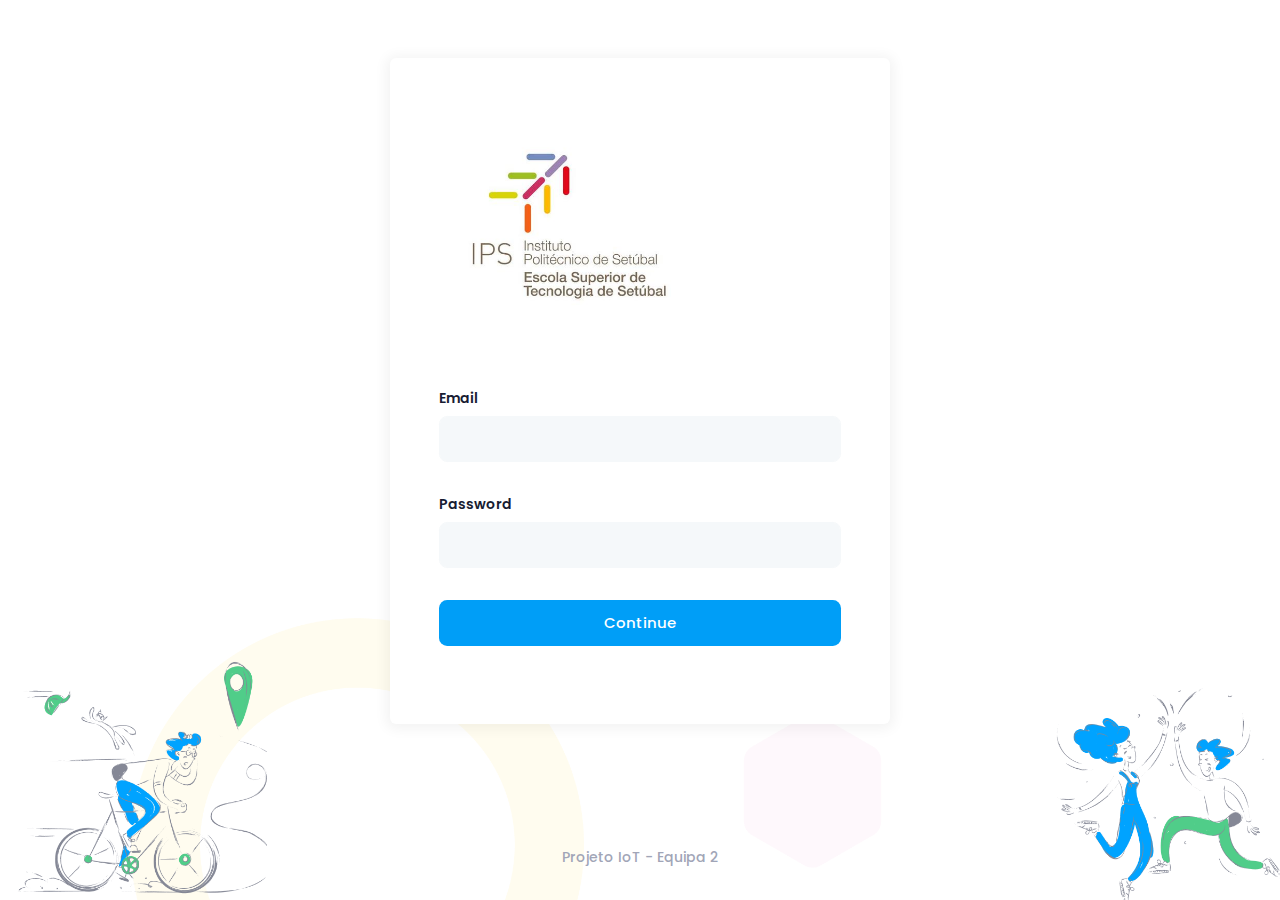
==== commit 84c53951: "ultima versao design" ====
--- a/Projecto.IoT.Presencas/login.html
+++ b/Projecto.IoT.Presencas/login.html
@@ -1,51 +1,56 @@
-﻿<!DOCTYPE html>
-<html lang="en">
+﻿<html lang="en">
 <!--begin::Head-->
+
 <head>
-    <base href="../../../">
-    <title>Metronic - the world's #1 selling Bootstrap Admin Theme Ecosystem for HTML, Vue, React, Angular &amp; Laravel by Keenthemes</title>
-    <meta charset="utf-8" />
-    <link rel="canonical" href="https://preview.keenthemes.com/metronic8" />
-    <link rel="shortcut icon" href="assets/media/Logo.jpg" />
+    <title>
+        Metronic - the world's #1 selling Bootstrap Admin Theme Ecosystem for HTML, Vue, React, Angular &amp; Laravel
+        by Keenthemes
+    </title>
+    <meta charset="utf-8">
+    <link rel="shortcut icon" href="assets/media/Logo.jpg">
     <!--begin::Fonts-->
-    <link rel="stylesheet" href="https://fonts.googleapis.com/css?family=Poppins:300,400,500,600,700" />
+    <link rel="stylesheet" href="https://fonts.googleapis.com/css?family=Poppins:300,400,500,600,700">
     <!--end::Fonts-->
     <!--begin::Global Stylesheets Bundle(used by all pages)-->
-    <link href="assets/plugins/global/plugins.bundle.css" rel="stylesheet" type="text/css" />
-    <link href="assets/css/style.bundle.css" rel="stylesheet" type="text/css" />
-    <link href="assets/css/styleAnna.css" rel="stylesheet" type="text/css" />
+    <link href="assets/plugins/global/plugins.bundle.css" rel="stylesheet" type="text/css">
+    <link href="assets/css/style.bundle.css" rel="stylesheet" type="text/css">
+    <link href="assets/css/styleAnna.css" rel="stylesheet" type="text/css">
     <script src="assets/js/scriptAnna.js"></script>
     <!--end::Global Stylesheets Bundle-->
 </head>
 <!--end::Head-->
 <!--begin::Body-->
+
 <body id="kt_body" class="bg-body">
     <!--begin::Main-->
     <!--begin::Root-->
     <div class="d-flex flex-column flex-root">
         <!--begin::Authentication - Sign-in -->
-        <div class="d-flex flex-column flex-column-fluid bgi-position-y-bottom position-x-center bgi-no-repeat bgi-size-contain bgi-attachment-fixed" style="background-image: url(assets/media/14.png">
+        <div class="d-flex flex-column flex-column-fluid bgi-position-y-bottom position-x-center bgi-no-repeat bgi-size-contain bgi-attachment-fixed"
+             style="background-image: url(assets/media/14.png)">
             <!--begin::Content-->
             <div class="d-flex flex-center flex-column flex-column-fluid p-10 pb-lg-20">
                 <!--begin::Wrapper-->
                 <div class="w-lg-500px bg-body rounded shadow-sm p-10 p-lg-15 mx-auto">
                     <div class="mb-12">
-                        <img alt="Logo" src="assets/media/Logo.jpg" class="h-40px " />
-                    </div>                    
+                        <img alt="Logo" src="assets/media/Logo.jpg" class="h-40px ">
+                    </div>
                     <!--begin::Form-->
-                    <form class="form w-100" novalidate="novalidate" id="kt_sign_in_form" data-kt-redirect-url="../../demo1/dist/index.html" action="#">
+                    <form class="form w-100 fv-plugins-bootstrap5 fv-plugins-framework" novalidate="novalidate" id="kt_sign_in_form" data-kt-redirect-url="index.html" action="#">
                         <!--begin::Input group-->
-                        <div class="fv-row mb-10">
+                        <div class="fv-row mb-10 fv-plugins-icon-container">
                             <!--begin::Label-->
                             <label class="form-label fs-6 fw-bolder text-dark">Email</label>
                             <!--end::Label-->
                             <!--begin::Input-->
-                            <input class="form-control form-control-lg form-control-solid" type="text" name="email" autocomplete="off" />
+                            <input class="form-control form-control-lg form-control-solid" type="text" name="email"
+                                   autocomplete="off">
                             <!--end::Input-->
+                            <div class="fv-plugins-message-container invalid-feedback"></div>
                         </div>
                         <!--end::Input group-->
                         <!--begin::Input group-->
-                        <div class="fv-row mb-10">
+                        <div class="fv-row mb-10 fv-plugins-icon-container">
                             <!--begin::Wrapper-->
                             <div class="d-flex flex-stack mb-2">
                                 <!--begin::Label-->
@@ -54,8 +59,10 @@
                             </div>
                             <!--end::Wrapper-->
                             <!--begin::Input-->
-                            <input class="form-control form-control-lg form-control-solid" type="password" name="password" autocomplete="off" />
+                            <input class="form-control form-control-lg form-control-solid" type="password"
+                                   name="password" autocomplete="off">
                             <!--end::Input-->
+                            <div class="fv-plugins-message-container invalid-feedback"></div>
                         </div>
                         <!--end::Input group-->
                         <!--begin::Actions-->
@@ -71,6 +78,7 @@
                             <!--end::Submit button-->
                         </div>
                         <!--end::Actions-->
+                        <div></div>
                     </form>
                     <!--end::Form-->
                 </div>
@@ -101,6 +109,14 @@
     <script src="assets/js/custom/authentication/sign-in/general.js"></script>
     <!--end::Page Custom Javascript-->
     <!--end::Javascript-->
+
+    <svg id="SvgjsSvg1001" width="2" height="0" xmlns="http://www.w3.org/2000/svg" version="1.1"
+         xmlns:xlink="http://www.w3.org/1999/xlink" xmlns:svgjs="http://svgjs.dev"
+         style="overflow: hidden; top: -100%; left: -100%; position: absolute; opacity: 0;">
+        <defs id="SvgjsDefs1002"></defs>
+        <polyline id="SvgjsPolyline1003" points="0,0"></polyline>
+        <path id="SvgjsPath1004" d="M0 0 "></path>
+    </svg>
 </body>
 <!--end::Body-->
 </html>